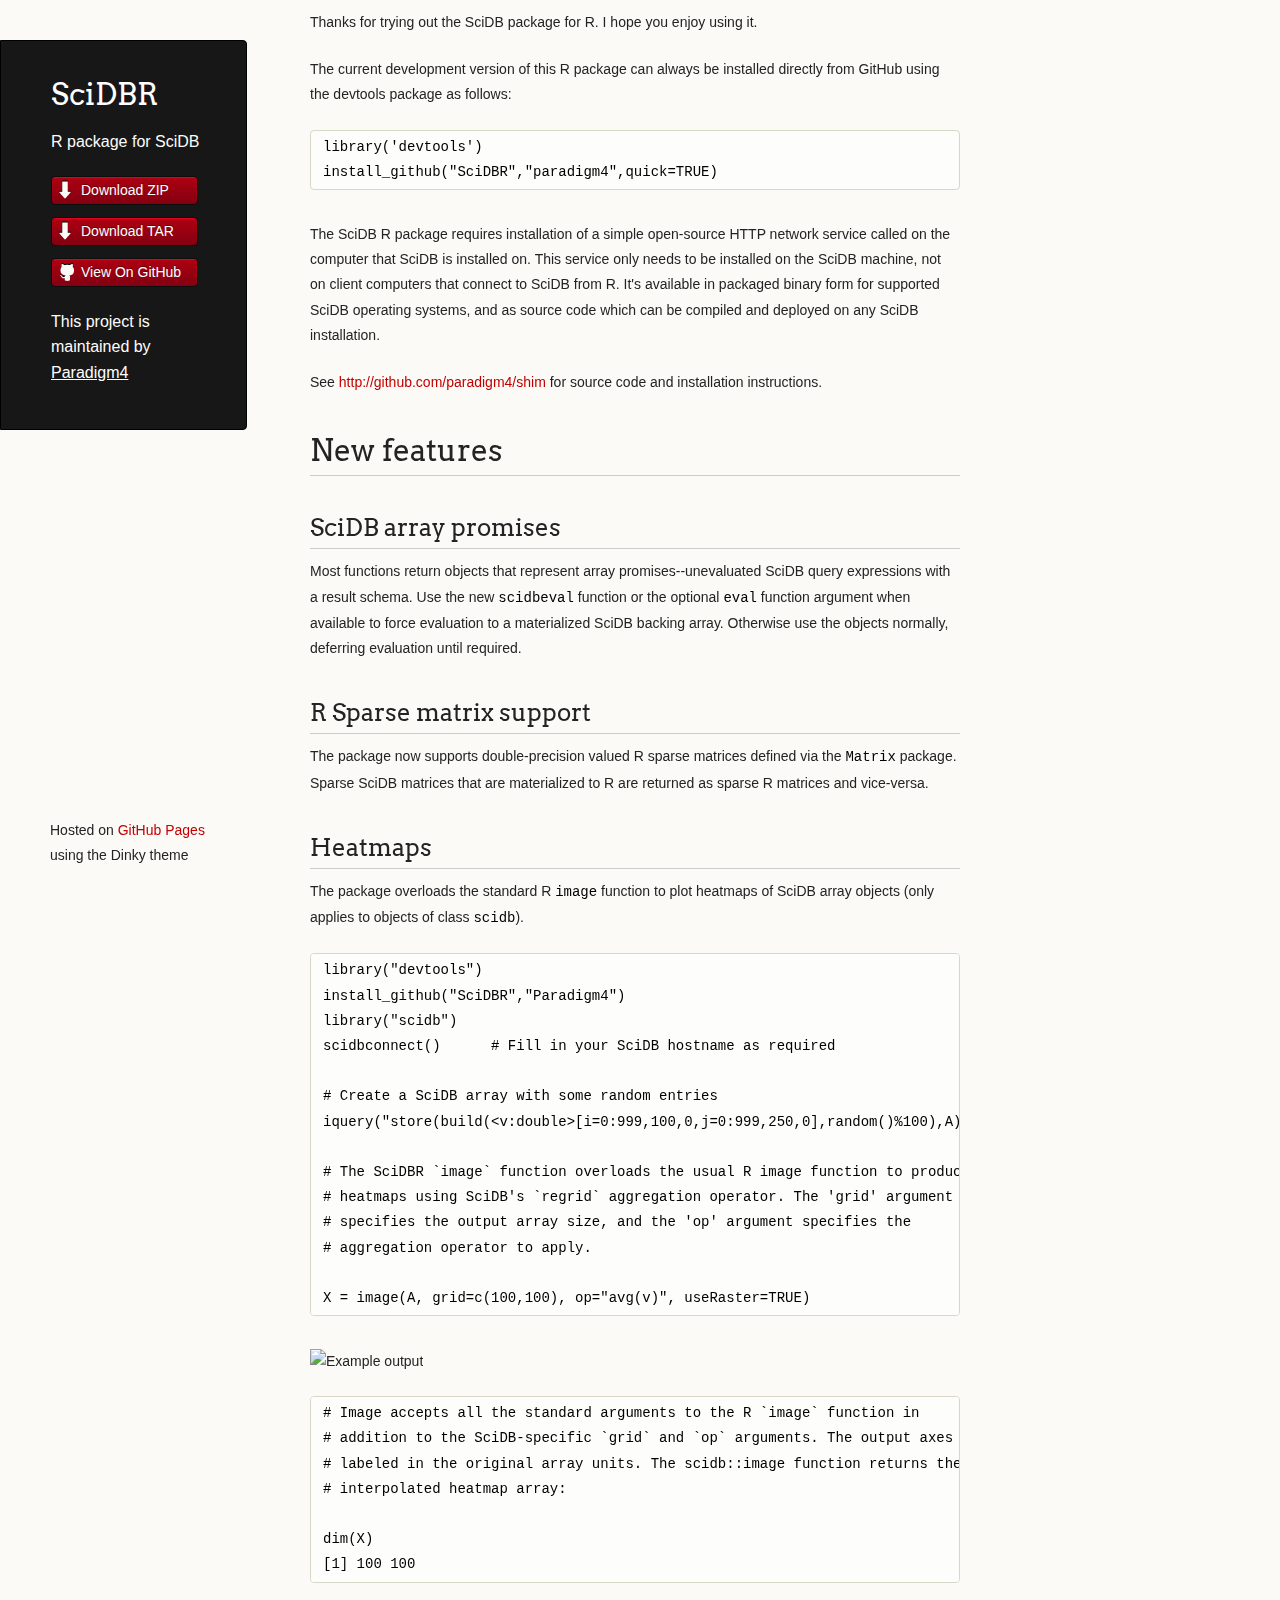
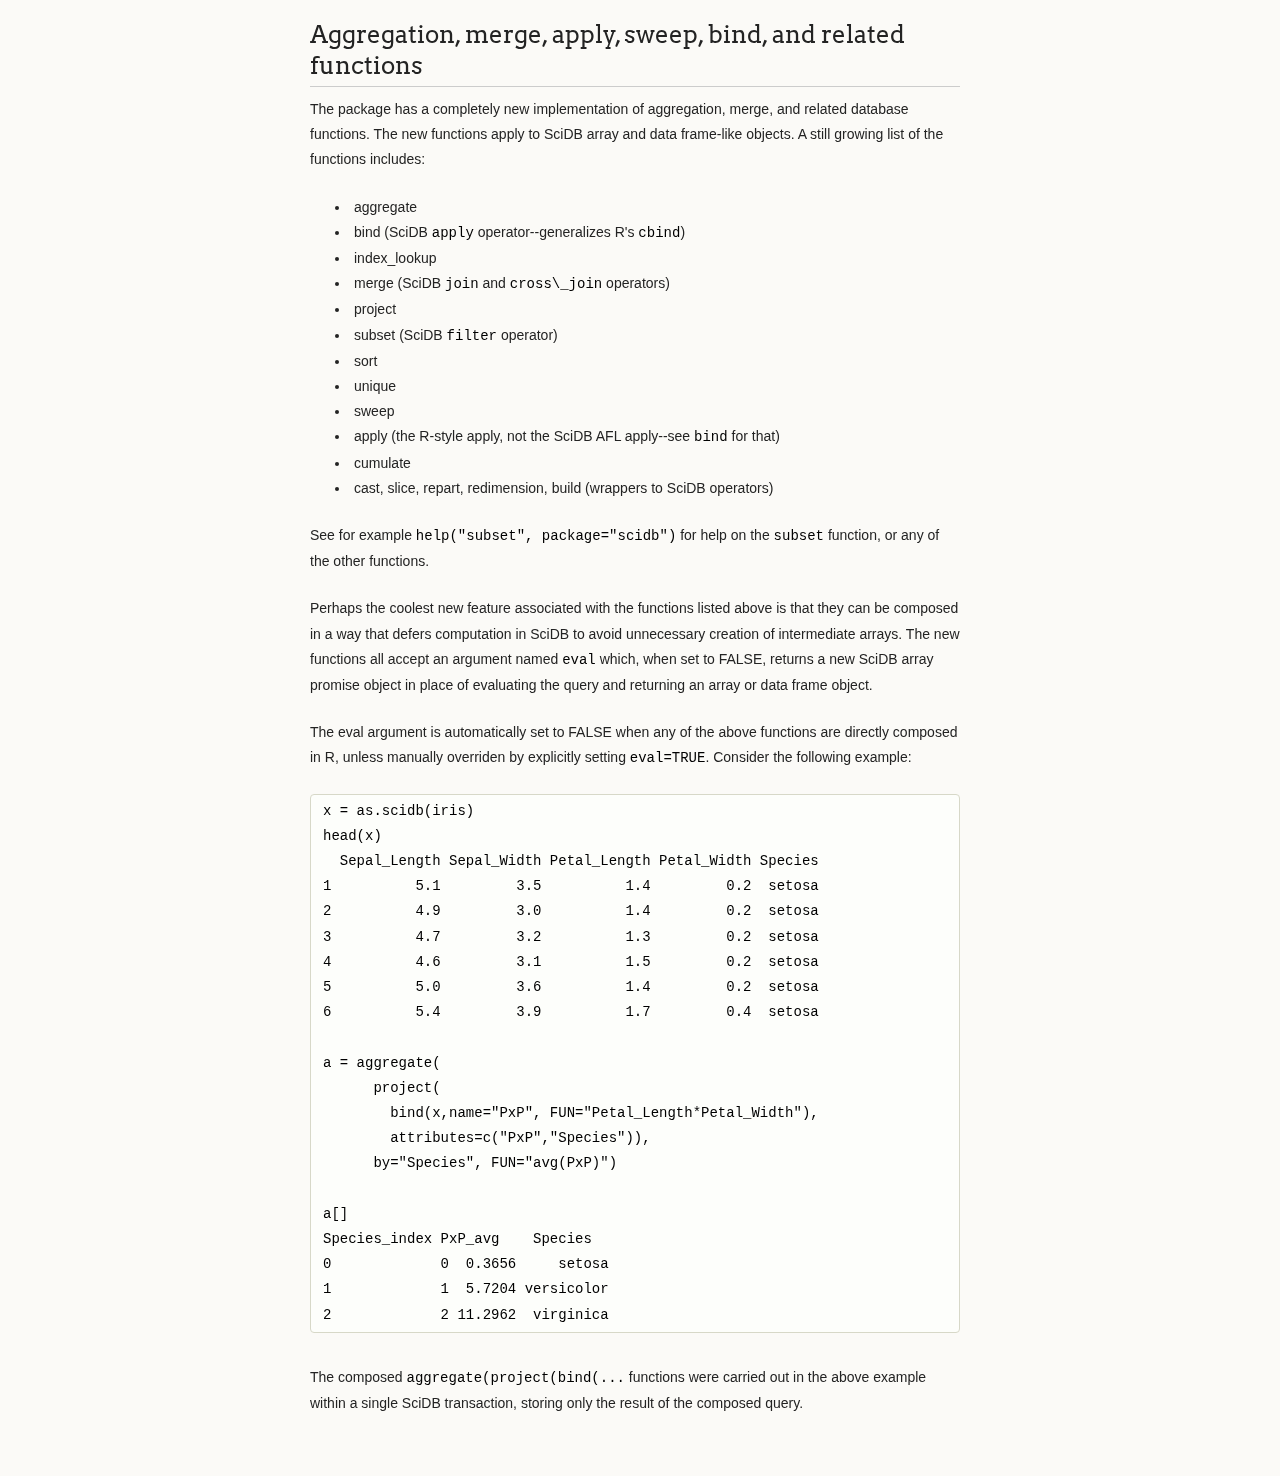
==== index.html @ 533bfcea "Create gh-pages branch via GitHub" ====
<!doctype html>
<html>
  <head>
    <meta charset="utf-8">
    <meta http-equiv="X-UA-Compatible" content="chrome=1">
    <title>SciDBR by Paradigm4</title>

    <link rel="stylesheet" href="stylesheets/styles.css">
    <link rel="stylesheet" href="stylesheets/pygment_trac.css">
    <script src="javascripts/scale.fix.js"></script>
    <meta name="viewport" content="width=device-width, initial-scale=1, user-scalable=no">
    <!--[if lt IE 9]>
    <script src="//html5shiv.googlecode.com/svn/trunk/html5.js"></script>
    <![endif]-->
  </head>
  <body>
    <div class="wrapper">
      <header>
        <h1 class="header">SciDBR</h1>
        <p class="header">R package for SciDB</p>

        <ul>
          <li class="download"><a class="buttons" href="https://github.com/Paradigm4/SciDBR/zipball/master">Download ZIP</a></li>
          <li class="download"><a class="buttons" href="https://github.com/Paradigm4/SciDBR/tarball/master">Download TAR</a></li>
          <li><a class="buttons github" href="https://github.com/Paradigm4/SciDBR">View On GitHub</a></li>
        </ul>

        <p class="header">This project is maintained by <a class="header name" href="https://github.com/Paradigm4">Paradigm4</a></p>


      </header>
      <section>
        <p>Thanks for trying out the SciDB package for R. I hope you enjoy using it.</p>

<p>The current development version of this R package can always be installed
directly from GitHub using the devtools package as follows:</p>

<pre><code>library('devtools')
install_github("SciDBR","paradigm4",quick=TRUE)
</code></pre>

<p>The SciDB R package requires installation of a simple open-source HTTP network
service called on the computer that SciDB is installed on. This service only
needs to be installed on the SciDB machine, not on client computers that
connect to SciDB from R.  It's available in packaged binary form for supported
SciDB operating systems, and as source code which can be compiled and deployed
on any SciDB installation.</p>

<p>See <a href="http://github.com/paradigm4/shim">http://github.com/paradigm4/shim</a>  for source code and installation
instructions.</p>

<h1>
<a name="new-features" class="anchor" href="#new-features"><span class="octicon octicon-link"></span></a>New features</h1>

<h2>
<a name="scidb-array-promises" class="anchor" href="#scidb-array-promises"><span class="octicon octicon-link"></span></a>SciDB array promises</h2>

<p>Most functions return objects that represent array promises--unevaluated SciDB
query expressions with a result schema. Use the new <code>scidbeval</code> function or the
optional <code>eval</code> function argument when available to force evaluation to a
materialized SciDB backing array. Otherwise use the objects normally, deferring
evaluation until required.</p>

<h2>
<a name="r-sparse-matrix-support" class="anchor" href="#r-sparse-matrix-support"><span class="octicon octicon-link"></span></a>R Sparse matrix support</h2>

<p>The package now supports double-precision valued R sparse matrices
defined via the <code>Matrix</code> package. Sparse SciDB matrices that are
materialized to R are returned as sparse R matrices and vice-versa.</p>

<h2>
<a name="heatmaps" class="anchor" href="#heatmaps"><span class="octicon octicon-link"></span></a>Heatmaps</h2>

<p>The package overloads the standard R <code>image</code> function to plot heatmaps
of SciDB array objects (only applies to objects of class <code>scidb</code>).</p>

<pre><code>library("devtools")
install_github("SciDBR","Paradigm4")
library("scidb")
scidbconnect()      # Fill in your SciDB hostname as required

# Create a SciDB array with some random entries
iquery("store(build(&lt;v:double&gt;[i=0:999,100,0,j=0:999,250,0],random()%100),A)")

# The SciDBR `image` function overloads the usual R image function to produce
# heatmaps using SciDB's `regrid` aggregation operator. The 'grid' argument
# specifies the output array size, and the 'op' argument specifies the
# aggregation operator to apply.

X = image(A, grid=c(100,100), op="avg(v)", useRaster=TRUE)
</code></pre>

<p><img src="https://raw.github.com/Paradigm4/SciDBR/master/inst/misc/image.jpg" alt="Example output" title="Example output"></p>

<pre><code># Image accepts all the standard arguments to the R `image` function in
# addition to the SciDB-specific `grid` and `op` arguments. The output axes are
# labeled in the original array units. The scidb::image function returns the
# interpolated heatmap array:

dim(X)
[1] 100 100
</code></pre>

<h2>
<a name="aggregation-merge-apply-sweep-bind-and-related-functions" class="anchor" href="#aggregation-merge-apply-sweep-bind-and-related-functions"><span class="octicon octicon-link"></span></a>Aggregation, merge, apply, sweep, bind, and related functions</h2>

<p>The package has a completely new implementation of aggregation, merge, and
related database functions. The new functions apply to SciDB array and data
frame-like objects. A still growing list of the functions includes:</p>

<ul>
<li>aggregate</li>
<li>bind  (SciDB <code>apply</code> operator--generalizes R's <code>cbind</code>)</li>
<li>index_lookup</li>
<li>merge (SciDB <code>join</code> and <code>cross\_join</code> operators)</li>
<li>project</li>
<li>subset (SciDB <code>filter</code> operator)</li>
<li>sort</li>
<li>unique</li>
<li>sweep</li>
<li>apply (the R-style apply, not the SciDB AFL apply--see <code>bind</code> for that)</li>
<li>cumulate</li>
<li>cast, slice, repart, redimension, build (wrappers to SciDB operators)</li>
</ul><p>See for example <code>help("subset", package="scidb")</code> for help on the <code>subset</code>
function, or any of the other functions.</p>

<p>Perhaps the coolest new feature associated with the functions listed above is
that they can be composed in a way that defers computation in SciDB to avoid
unnecessary creation of intermediate arrays. The new functions all accept an
argument named <code>eval</code> which, when set to FALSE, returns a new SciDB array
promise object in place of evaluating the query and returning an array or data
frame object.</p>

<p>The eval argument is automatically set to FALSE when any of the above functions
are directly composed in R, unless manually overriden by explicitly setting
<code>eval=TRUE</code>. Consider the following example:</p>

<pre><code>x = as.scidb(iris)
head(x)
  Sepal_Length Sepal_Width Petal_Length Petal_Width Species
1          5.1         3.5          1.4         0.2  setosa
2          4.9         3.0          1.4         0.2  setosa
3          4.7         3.2          1.3         0.2  setosa
4          4.6         3.1          1.5         0.2  setosa
5          5.0         3.6          1.4         0.2  setosa
6          5.4         3.9          1.7         0.4  setosa

a = aggregate(
      project(
        bind(x,name="PxP", FUN="Petal_Length*Petal_Width"),
        attributes=c("PxP","Species")),
      by="Species", FUN="avg(PxP)")

a[]
Species_index PxP_avg    Species
0             0  0.3656     setosa
1             1  5.7204 versicolor
2             2 11.2962  virginica
</code></pre>

<p>The composed <code>aggregate(project(bind(...</code> functions were carried out in
the above example within a single SciDB transaction, storing only the result
of the composed query.</p>
      </section>
      <footer>
        <p><small>Hosted on <a href="http://pages.github.com">GitHub Pages</a> using the Dinky theme</small></p>
      </footer>
    </div>
    <!--[if !IE]><script>fixScale(document);</script><![endif]-->
		
  </body>
</html>
---- stylesheets/styles.css ----
@import url(https://fonts.googleapis.com/css?family=Arvo:400,700,400italic);

/* MeyerWeb Reset */

html, body, div, span, applet, object, iframe,
h1, h2, h3, h4, h5, h6, p, blockquote, pre,
a, abbr, acronym, address, big, cite, code,
del, dfn, em, img, ins, kbd, q, s, samp,
small, strike, strong, sub, sup, tt, var,
b, u, i, center,
dl, dt, dd, ol, ul, li,
fieldset, form, label, legend,
table, caption, tbody, tfoot, thead, tr, th, td,
article, aside, canvas, details, embed,
figure, figcaption, footer, header, hgroup,
menu, nav, output, ruby, section, summary,
time, mark, audio, video {
  margin: 0;
  padding: 0;
  border: 0;
  font: inherit;
  vertical-align: baseline;
}


/* Base text styles */

body {
  padding:10px 50px 0 0;
  font-family:"Helvetica Neue", Helvetica, Arial, sans-serif;
	font-size: 14px;
	color: #232323;
	background-color: #FBFAF7;
	margin: 0;
	line-height: 1.8em;
	-webkit-font-smoothing: antialiased;

}

h1, h2, h3, h4, h5, h6 {
  color:#232323;
  margin:36px 0 10px;
}

p, ul, ol, table, dl {
  margin:0 0 22px;
}

h1, h2, h3 {
	font-family: Arvo, Monaco, serif;
  line-height:1.3;
	font-weight: normal;
}

h1,h2, h3 {
	display: block;
	border-bottom: 1px solid #ccc;
	padding-bottom: 5px;
}

h1 {
	font-size: 30px;
}

h2 {
	font-size: 24px;
}

h3 {
	font-size: 18px;
}

h4, h5, h6 {
	font-family: Arvo, Monaco, serif;
	font-weight: 700;
}

a {
  color:#C30000;
  font-weight:200;
  text-decoration:none;
}

a:hover {
	text-decoration: underline;
}

a small {
	font-size: 12px;
}

em {
	font-style: italic;
}

strong {
  font-weight:700;
}

ul {
  list-style: inside;
  padding-left: 25px;
}

ol {
  list-style: decimal inside;
  padding-left: 20px;
}

blockquote {
  margin: 0;
  padding: 0 0 0 20px;
  font-style: italic;
}

dl, dt, dd, dl p {
	font-color: #444;
}

dl dt {
  font-weight: bold;
}

dl dd {
  padding-left: 20px;
  font-style: italic;
}

dl p {
  padding-left: 20px;
  font-style: italic;
}

hr {
  border:0;
  background:#ccc;
  height:1px;
  margin:0 0 24px;
}

/* Images */

img {
  position: relative;
  margin: 0 auto;
  max-width: 650px;
  padding: 5px;
  margin: 10px 0 32px 0;
  border: 1px solid #ccc;
}

p img {
  display: inline;
  margin: 0;
  padding: 0;
  vertical-align: middle;
  text-align: center;
  border: none;
}

/* Code blocks */

code, pre {
	font-family: Monaco, "Bitstream Vera Sans Mono", "Lucida Console", Terminal, monospace;
  color:#000;
  font-size:14px;
}

pre {
	padding: 4px 12px;
  background: #FDFEFB;
  border-radius:4px;
  border:1px solid #D7D8C8;
  overflow: auto;
  overflow-y: hidden;
	margin-bottom: 32px;
}


/* Tables */

table {
  width:100%;
}

table {
  border: 1px solid #ccc;
  margin-bottom: 32px;
  text-align: left;
 }

th {
  font-family: 'Arvo', Helvetica, Arial, sans-serif;
	font-size: 18px;
	font-weight: normal;
  padding: 10px;
  background: #232323;
  color: #FDFEFB;
 }

td {
  padding: 10px;
	background: #ccc;
 }


/* Wrapper */
.wrapper {
  width:960px;
}


/* Header */

header {
	background-color: #171717;
	color: #FDFDFB;
  width:170px;
  float:left;
  position:fixed;
	border: 1px solid #000;
	-webkit-border-top-right-radius: 4px;
	-webkit-border-bottom-right-radius: 4px;
	-moz-border-radius-topright: 4px;
	-moz-border-radius-bottomright: 4px;
	border-top-right-radius: 4px;
	border-bottom-right-radius: 4px;
	padding: 34px 25px 22px 50px;
	margin: 30px 25px 0 0;
	-webkit-font-smoothing: antialiased;
}

p.header {
	font-size: 16px;
}

h1.header {
	font-family: Arvo, sans-serif;
	font-size: 30px;
	font-weight: 300;
	line-height: 1.3em;
	border-bottom: none;
	margin-top: 0;
}


h1.header, a.header, a.name, header a{
	color: #fff;
}

a.header {
	text-decoration: underline;
}

a.name {
	white-space: nowrap;
}

header ul {
  list-style:none;
  padding:0;
}

header li {
	list-style-type: none;
  width:132px;
  height:15px;
	margin-bottom: 12px;
	line-height: 1em;
	padding: 6px 6px 6px 7px;

	background: #AF0011;
	background: -moz-linear-gradient(top, #AF0011 0%, #820011 100%);
  background: -webkit-gradient(linear, left top, left bottom, color-stop(0%,#f8f8f8), color-stop(100%,#dddddd));
  background: -webkit-linear-gradient(top, #AF0011 0%,#820011 100%);
  background: -o-linear-gradient(top, #AF0011 0%,#820011 100%);
  background: -ms-linear-gradient(top, #AF0011 0%,#820011 100%);
  background: linear-gradient(top, #AF0011 0%,#820011 100%);

	border-radius:4px;
  border:1px solid #0D0D0D;

	-webkit-box-shadow: inset 0px 1px 1px 0 rgba(233,2,38, 1);
	box-shadow: inset 0px 1px 1px 0 rgba(233,2,38, 1);

}

header li:hover {
	background: #C3001D;
	background: -moz-linear-gradient(top, #C3001D 0%, #950119 100%);
  background: -webkit-gradient(linear, left top, left bottom, color-stop(0%,#f8f8f8), color-stop(100%,#dddddd));
  background: -webkit-linear-gradient(top, #C3001D 0%,#950119 100%);
  background: -o-linear-gradient(top, #C3001D 0%,#950119 100%);
  background: -ms-linear-gradient(top, #C3001D 0%,#950119 100%);
  background: linear-gradient(top, #C3001D 0%,#950119 100%);
}

a.buttons {
	-webkit-font-smoothing: antialiased;
	background: url(../images/arrow-down.png) no-repeat;
	font-weight: normal;
	text-shadow: rgba(0, 0, 0, 0.4) 0 -1px 0;
	padding: 2px 2px 2px 22px;
	height: 30px;
}

a.github {
	background: url(../images/octocat-small.png) no-repeat 1px;
}

a.buttons:hover {
	color: #fff;
	text-decoration: none;
}


/* Section - for main page content */

section {
  width:650px;
  float:right;
  padding-bottom:50px;
}


/* Footer */

footer {
  width:170px;
  float:left;
  position:fixed;
  bottom:10px;
	padding-left: 50px;
}

@media print, screen and (max-width: 960px) {

  div.wrapper {
    width:auto;
    margin:0;
  }

  header, section, footer {
    float:none;
    position:static;
    width:auto;
  }

	footer {
		border-top: 1px solid #ccc;
		margin:0 84px 0 50px;
		padding:0;
	}

  header {
    padding-right:320px;
  }

  section {
    padding:20px 84px 20px 50px;
    margin:0 0 20px;
  }

  header a small {
    display:inline;
  }

  header ul {
    position:absolute;
    right:130px;
    top:84px;
  }
}

@media print, screen and (max-width: 720px) {
  body {
    word-wrap:break-word;
  }

  header {
    padding:10px 20px 0;
		margin-right: 0;
  }

	section {
    padding:10px 0 10px 20px;
    margin:0 0 30px;
  }

	footer {
		margin: 0 0 0 30px;
	}

  header ul, header p.view {
    position:static;
  }
}

@media print, screen and (max-width: 480px) {

  header ul li.download {
    display:none;
  }

	footer {
		margin: 0 0 0 20px;
	}

	footer a{
		display:block;
	}

}

@media print {
  body {
    padding:0.4in;
    font-size:12pt;
    color:#444;
  }
}
---- stylesheets/pygment_trac.css ----
.highlight  { background: #ffffff; }
.highlight .c { color: #999988; font-style: italic } /* Comment */
.highlight .err { color: #a61717; background-color: #e3d2d2 } /* Error */
.highlight .k { font-weight: bold } /* Keyword */
.highlight .o { font-weight: bold } /* Operator */
.highlight .cm { color: #999988; font-style: italic } /* Comment.Multiline */
.highlight .cp { color: #999999; font-weight: bold } /* Comment.Preproc */
.highlight .c1 { color: #999988; font-style: italic } /* Comment.Single */
.highlight .cs { color: #999999; font-weight: bold; font-style: italic } /* Comment.Special */
.highlight .gd { color: #000000; background-color: #ffdddd } /* Generic.Deleted */
.highlight .gd .x { color: #000000; background-color: #ffaaaa } /* Generic.Deleted.Specific */
.highlight .ge { font-style: italic } /* Generic.Emph */
.highlight .gr { color: #aa0000 } /* Generic.Error */
.highlight .gh { color: #999999 } /* Generic.Heading */
.highlight .gi { color: #000000; background-color: #ddffdd } /* Generic.Inserted */
.highlight .gi .x { color: #000000; background-color: #aaffaa } /* Generic.Inserted.Specific */
.highlight .go { color: #888888 } /* Generic.Output */
.highlight .gp { color: #555555 } /* Generic.Prompt */
.highlight .gs { font-weight: bold } /* Generic.Strong */
.highlight .gu { color: #800080; font-weight: bold; } /* Generic.Subheading */
.highlight .gt { color: #aa0000 } /* Generic.Traceback */
.highlight .kc { font-weight: bold } /* Keyword.Constant */
.highlight .kd { font-weight: bold } /* Keyword.Declaration */
.highlight .kn { font-weight: bold } /* Keyword.Namespace */
.highlight .kp { font-weight: bold } /* Keyword.Pseudo */
.highlight .kr { font-weight: bold } /* Keyword.Reserved */
.highlight .kt { color: #445588; font-weight: bold } /* Keyword.Type */
.highlight .m { color: #009999 } /* Literal.Number */
.highlight .s { color: #d14 } /* Literal.String */
.highlight .na { color: #008080 } /* Name.Attribute */
.highlight .nb { color: #0086B3 } /* Name.Builtin */
.highlight .nc { color: #445588; font-weight: bold } /* Name.Class */
.highlight .no { color: #008080 } /* Name.Constant */
.highlight .ni { color: #800080 } /* Name.Entity */
.highlight .ne { color: #990000; font-weight: bold } /* Name.Exception */
.highlight .nf { color: #990000; font-weight: bold } /* Name.Function */
.highlight .nn { color: #555555 } /* Name.Namespace */
.highlight .nt { color: #000080 } /* Name.Tag */
.highlight .nv { color: #008080 } /* Name.Variable */
.highlight .ow { font-weight: bold } /* Operator.Word */
.highlight .w { color: #bbbbbb } /* Text.Whitespace */
.highlight .mf { color: #009999 } /* Literal.Number.Float */
.highlight .mh { color: #009999 } /* Literal.Number.Hex */
.highlight .mi { color: #009999 } /* Literal.Number.Integer */
.highlight .mo { color: #009999 } /* Literal.Number.Oct */
.highlight .sb { color: #d14 } /* Literal.String.Backtick */
.highlight .sc { color: #d14 } /* Literal.String.Char */
.highlight .sd { color: #d14 } /* Literal.String.Doc */
.highlight .s2 { color: #d14 } /* Literal.String.Double */
.highlight .se { color: #d14 } /* Literal.String.Escape */
.highlight .sh { color: #d14 } /* Literal.String.Heredoc */
.highlight .si { color: #d14 } /* Literal.String.Interpol */
.highlight .sx { color: #d14 } /* Literal.String.Other */
.highlight .sr { color: #009926 } /* Literal.String.Regex */
.highlight .s1 { color: #d14 } /* Literal.String.Single */
.highlight .ss { color: #990073 } /* Literal.String.Symbol */
.highlight .bp { color: #999999 } /* Name.Builtin.Pseudo */
.highlight .vc { color: #008080 } /* Name.Variable.Class */
.highlight .vg { color: #008080 } /* Name.Variable.Global */
.highlight .vi { color: #008080 } /* Name.Variable.Instance */
.highlight .il { color: #009999 } /* Literal.Number.Integer.Long */

.type-csharp .highlight .k { color: #0000FF }
.type-csharp .highlight .kt { color: #0000FF }
.type-csharp .highlight .nf { color: #000000; font-weight: normal }
.type-csharp .highlight .nc { color: #2B91AF }
.type-csharp .highlight .nn { color: #000000 }
.type-csharp .highlight .s { color: #A31515 }
.type-csharp .highlight .sc { color: #A31515 }
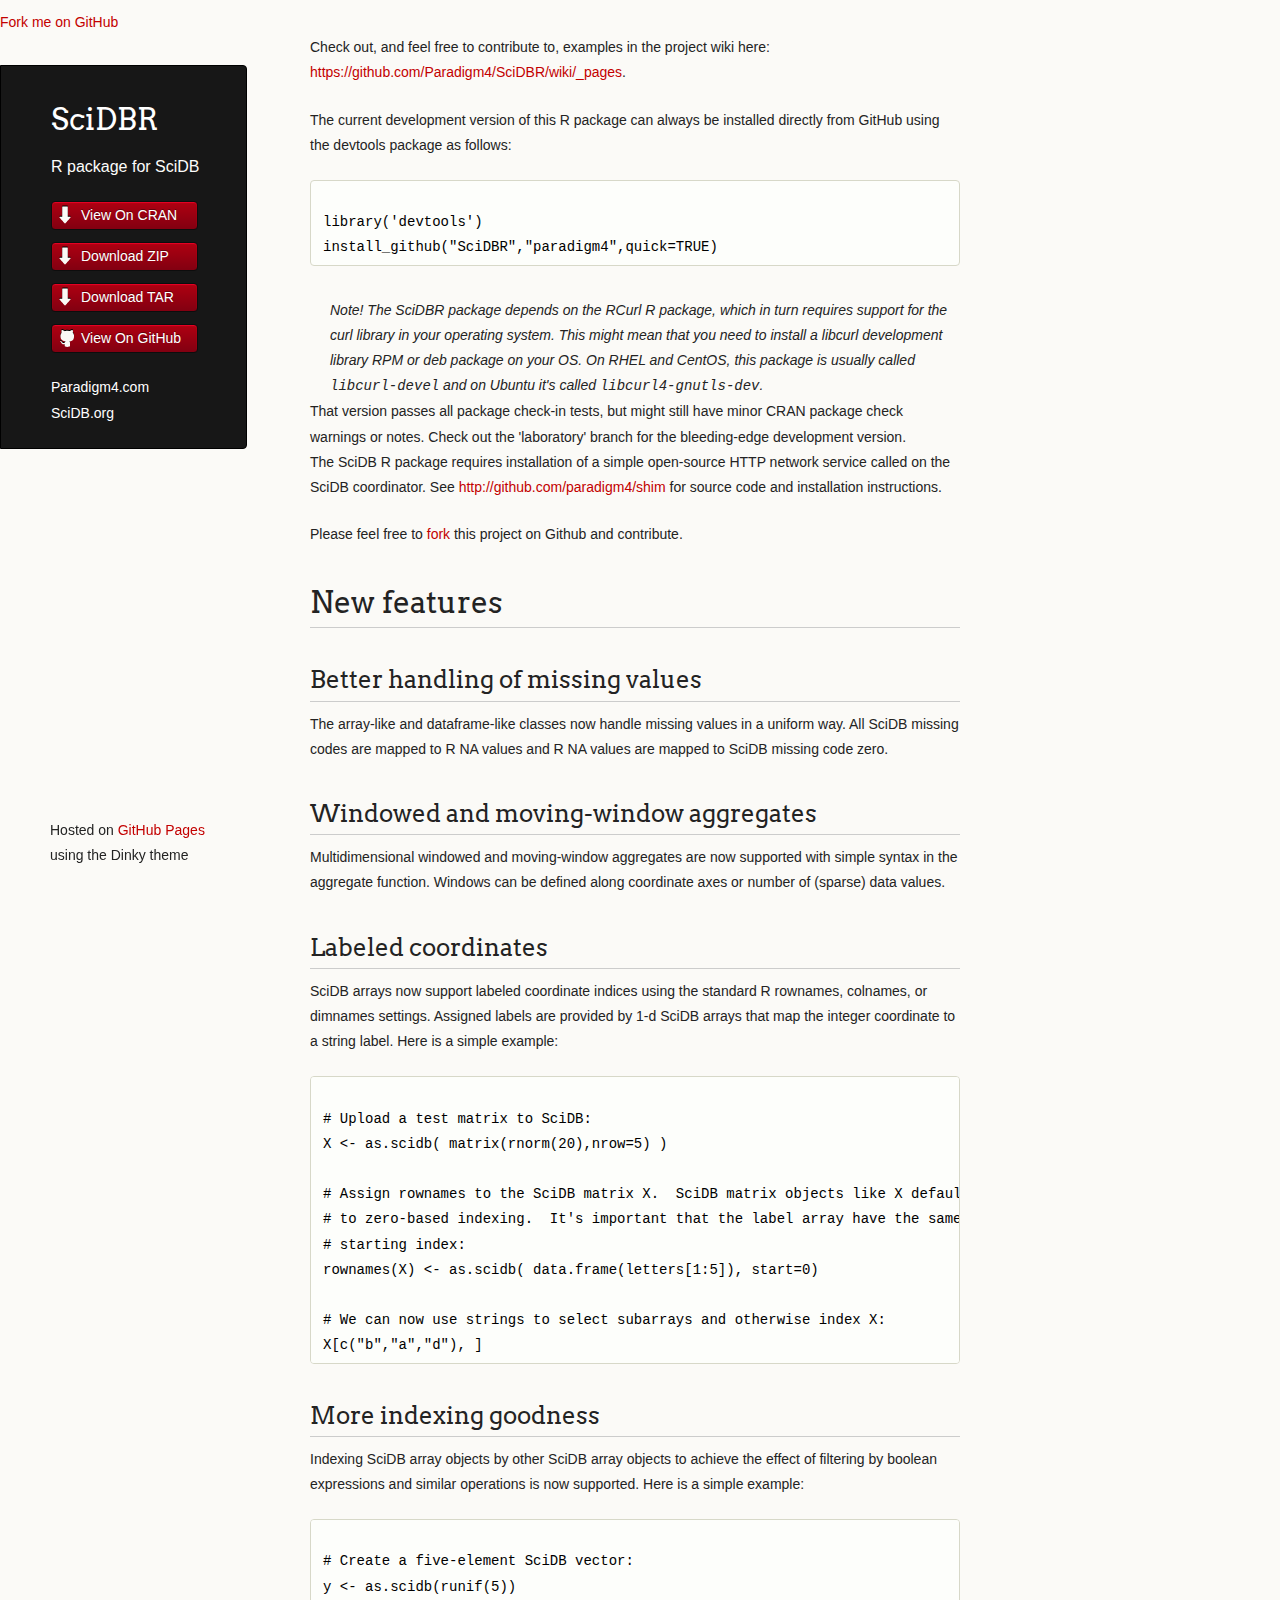
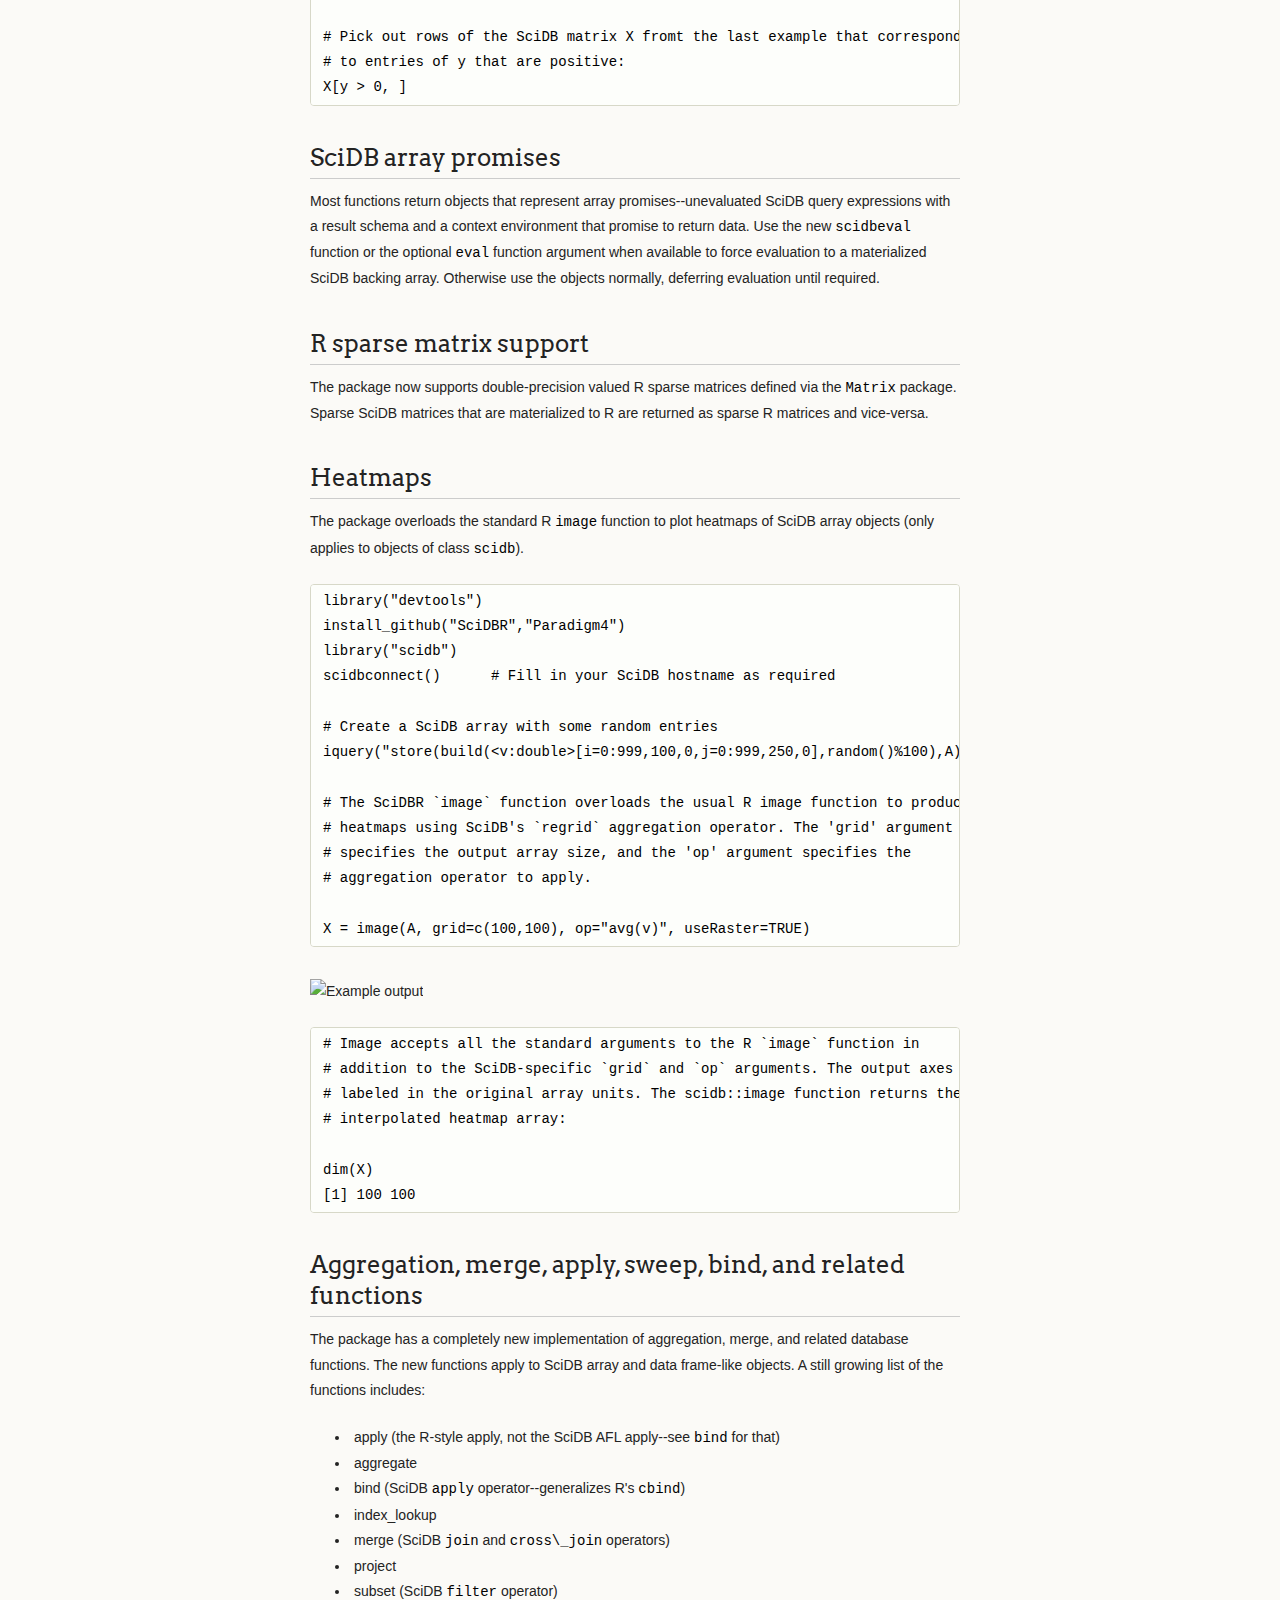
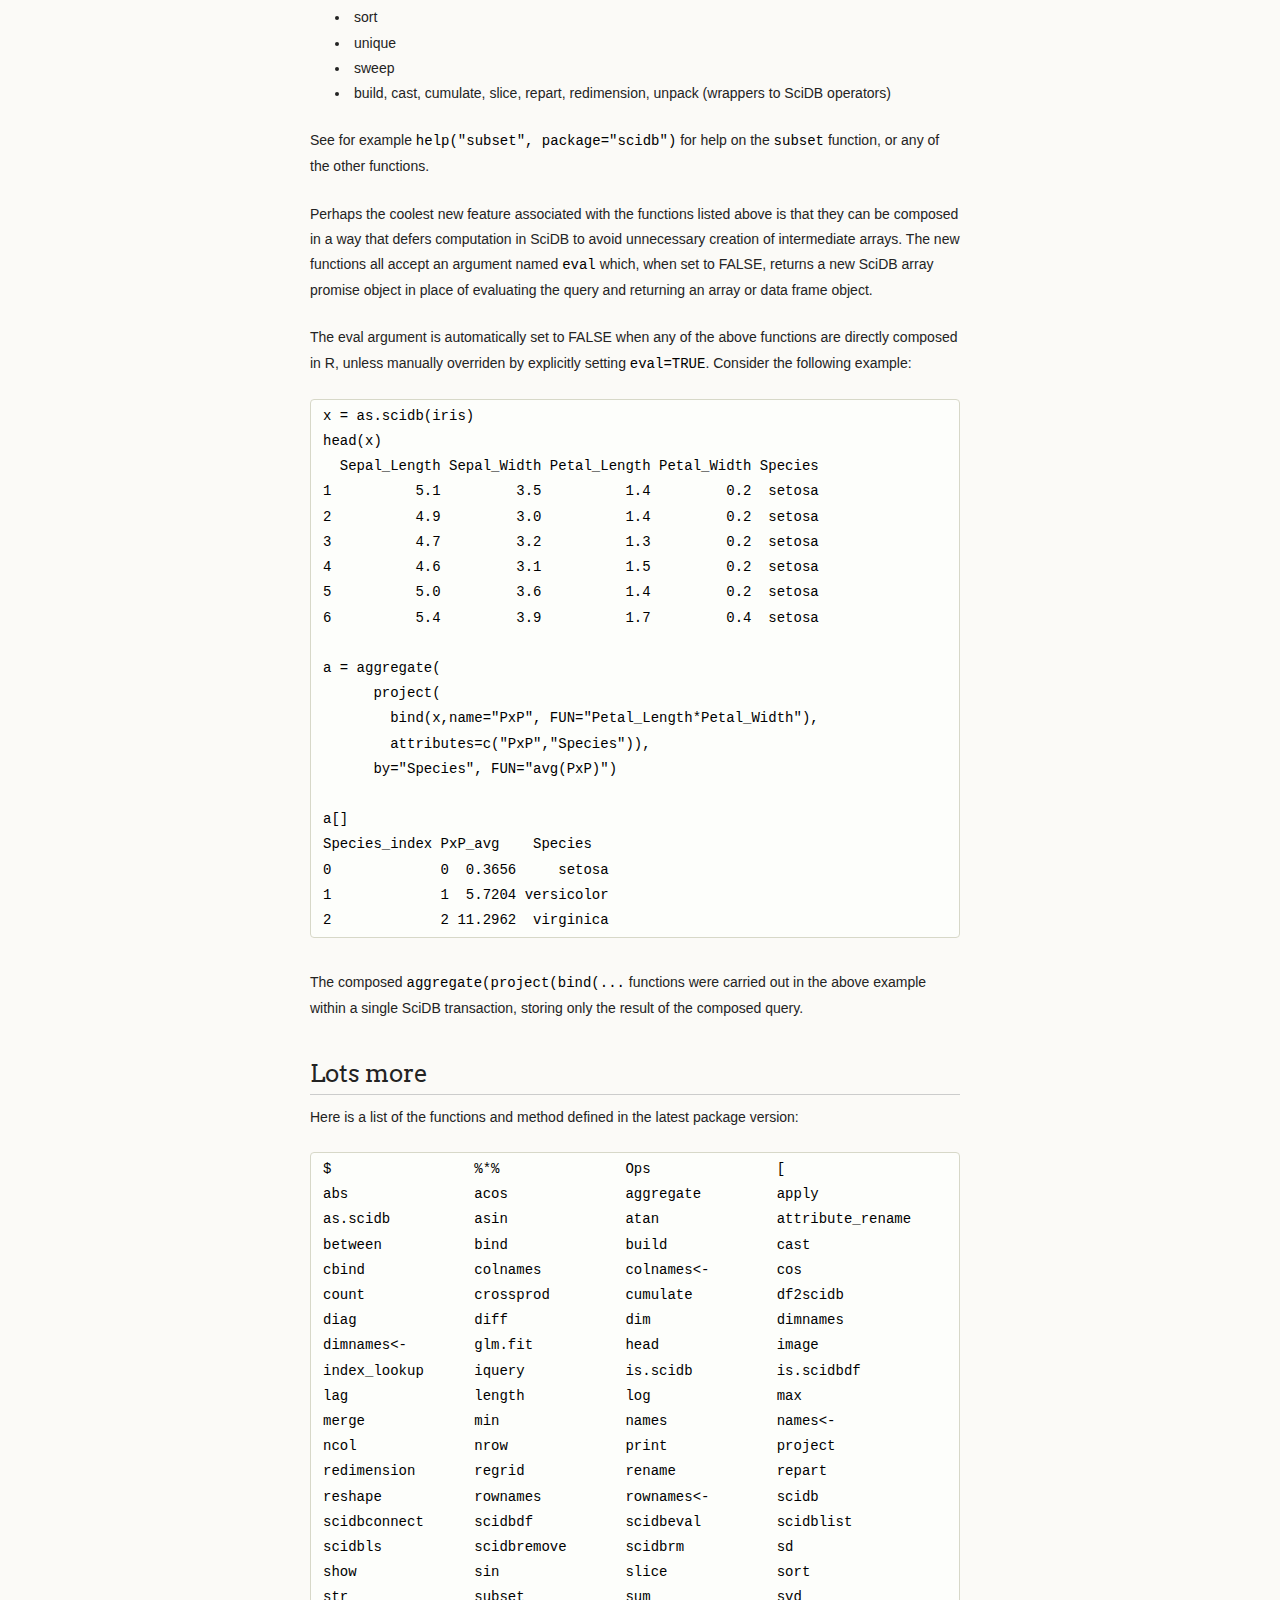
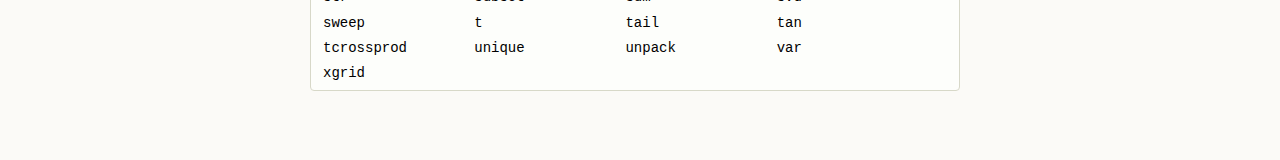
==== commit 893ab19b: "Pages update" ====
--- a/index.html
+++ b/index.html
@@ -9,60 +9,130 @@
     <link rel="stylesheet" href="stylesheets/pygment_trac.css">
     <script src="javascripts/scale.fix.js"></script>
     <meta name="viewport" content="width=device-width, initial-scale=1, user-scalable=no">
+    <link rel="stylesheet" href="stylesheets/gh-fork-ribbon.css">
     <!--[if lt IE 9]>
-    <script src="//html5shiv.googlecode.com/svn/trunk/html5.js"></script>
+        <link rel="stylesheet" href="stylesheets/gh-fork-ribbon.ie.css">
+        <script src="//html5shiv.googlecode.com/svn/trunk/html5.js"></script>
     <![endif]-->
   </head>
   <body>
+    <div class="github-fork-ribbon-wrapper right">
+        <div class="github-fork-ribbon">
+            <a href="https://github.com/Paradigm4/SciDBR">Fork me on GitHub</a>
+        </div>
+    </div>
     <div class="wrapper">
       <header>
         <h1 class="header">SciDBR</h1>
         <p class="header">R package for SciDB</p>
 
         <ul>
+          <li><a class="buttons cran" href="http://cran.r-project.org/web/packages/scidb/index.html">View On CRAN</a></li>
+
           <li class="download"><a class="buttons" href="https://github.com/Paradigm4/SciDBR/zipball/master">Download ZIP</a></li>
           <li class="download"><a class="buttons" href="https://github.com/Paradigm4/SciDBR/tarball/master">Download TAR</a></li>
           <li><a class="buttons github" href="https://github.com/Paradigm4/SciDBR">View On GitHub</a></li>
         </ul>
-
-        <p class="header">This project is maintained by <a class="header name" href="https://github.com/Paradigm4">Paradigm4</a></p>
-
-
+<a href="http://paradigm4.com">Paradigm4.com</a>
+<br/>
+<a href="http://scidb.org">SciDB.org</a>
       </header>
       <section>
-        <p>Thanks for trying out the SciDB package for R. I hope you enjoy using it.</p>
+
+<p>Check out, and feel free to contribute to, examples in the project wiki here:
+<a href="https://github.com/Paradigm4/SciDBR/wiki/_pages">https://github.com/Paradigm4/SciDBR/wiki/_pages</a>.
 
 <p>The current development version of this R package can always be installed
 directly from GitHub using the devtools package as follows:</p>
 
-<pre><code>library('devtools')
+<pre><code>
+library('devtools')
 install_github("SciDBR","paradigm4",quick=TRUE)
 </code></pre>
+<blockquote>
+Note! The SciDBR package depends on the RCurl R package, which in turn requires
+support for the curl library in your operating system. This might mean that you
+need to install a libcurl development library RPM or deb package on your OS.
+On RHEL and CentOS, this package is usually called 
+<span style="font-family: courier;">libcurl-devel</span>
+and on Ubuntu it's called
+<span style="font-family: courier;">libcurl4-gnutls-dev</span>.
+</blockquote>
+That version passes all package check-in tests, but might still have minor CRAN package check warnings or notes. Check out the 'laboratory' branch for the bleeding-edge development version.
 
 <p>The SciDB R package requires installation of a simple open-source HTTP network
-service called on the computer that SciDB is installed on. This service only
-needs to be installed on the SciDB machine, not on client computers that
-connect to SciDB from R.  It's available in packaged binary form for supported
-SciDB operating systems, and as source code which can be compiled and deployed
-on any SciDB installation.</p>
-
-<p>See <a href="http://github.com/paradigm4/shim">http://github.com/paradigm4/shim</a>  for source code and installation
+service called on the SciDB coordinator.
+See <a href="https://github.com/Paradigm4/shim">http://github.com/paradigm4/shim</a>  for source code and installation
 instructions.</p>
+
+Please feel free to <a href="https://github.com/Paradigm4/SciDBR">fork</a> this project on Github and contribute.
 
 <h1>
 <a name="new-features" class="anchor" href="#new-features"><span class="octicon octicon-link"></span></a>New features</h1>
 
+<h2>Better handling of missing values</h2>
+<p>
+The array-like and dataframe-like classes now handle missing values in a
+uniform way. All SciDB missing codes are mapped to R NA values and R NA values
+are mapped to SciDB missing code zero.
+
+<h2>Windowed and moving-window aggregates</h2>
+<p>
+Multidimensional windowed and moving-window aggregates are now supported with
+simple syntax in the aggregate function. Windows can be defined along
+coordinate axes or number of (sparse) data values.
+
+
+<h2>
+<a name="scidb-labeled-coordinates" class="anchor" href="#scidb-labeled-coordinates"><span class="octicon octicon-link"></span></a>Labeled coordinates</h2>
+
+<p>
+SciDB arrays now support labeled coordinate indices using the standard R
+rownames, colnames, or dimnames settings. Assigned labels are provided by 1-d
+SciDB arrays that map the integer coordinate to a string label. Here is a
+simple example:
+</p>
+<pre><code>
+# Upload a test matrix to SciDB:
+X <- as.scidb( matrix(rnorm(20),nrow=5) )
+
+# Assign rownames to the SciDB matrix X.  SciDB matrix objects like X default
+# to zero-based indexing.  It's important that the label array have the same
+# starting index:
+rownames(X) <- as.scidb( data.frame(letters[1:5]), start=0)
+
+# We can now use strings to select subarrays and otherwise index X:
+X[c("b","a","d"), ]
+</code></pre>
+
+<h2>
+<a name="scidb-indexing" class="anchor" href="#scidb-indexing"><span class="octicon octicon-link"></span></a>More indexing goodness</h2>
+<p>
+Indexing SciDB array objects by other SciDB array objects to achieve the effect
+of filtering by boolean expressions and similar operations is now supported.
+Here is a simple example:
+</p>
+<pre><code>
+# Create a five-element SciDB vector:
+y <- as.scidb(runif(5))
+
+# Pick out rows of the SciDB matrix X fromt the last example that correspond
+# to entries of y that are positive:
+X[y > 0, ]
+</code></pre>
+
 <h2>
 <a name="scidb-array-promises" class="anchor" href="#scidb-array-promises"><span class="octicon octicon-link"></span></a>SciDB array promises</h2>
 
-<p>Most functions return objects that represent array promises--unevaluated SciDB
-query expressions with a result schema. Use the new <code>scidbeval</code> function or the
-optional <code>eval</code> function argument when available to force evaluation to a
-materialized SciDB backing array. Otherwise use the objects normally, deferring
-evaluation until required.</p>
-
-<h2>
-<a name="r-sparse-matrix-support" class="anchor" href="#r-sparse-matrix-support"><span class="octicon octicon-link"></span></a>R Sparse matrix support</h2>
+<p>Most functions return objects that represent array promises--unevaluated
+SciDB query expressions with a result schema and a context environment that
+promise to return data. Use the new <code>scidbeval</code> function or the
+optional <code>eval</code> function argument when available to force evaluation
+to a materialized SciDB backing array. Otherwise use the objects normally,
+deferring evaluation until required.</p>
+
+<h2>
+<a name="r-sparse-matrix-support" class="anchor" href="#r-sparse-matrix-support"><span class="octicon octicon-link"></span></a>R sparse matrix support</h2>
 
 <p>The package now supports double-precision valued R sparse matrices
 defined via the <code>Matrix</code> package. Sparse SciDB matrices that are
@@ -109,6 +179,7 @@
 frame-like objects. A still growing list of the functions includes:</p>
 
 <ul>
+<li>apply (the R-style apply, not the SciDB AFL apply--see <code>bind</code> for that)</li>
 <li>aggregate</li>
 <li>bind  (SciDB <code>apply</code> operator--generalizes R's <code>cbind</code>)</li>
 <li>index_lookup</li>
@@ -118,9 +189,7 @@
 <li>sort</li>
 <li>unique</li>
 <li>sweep</li>
-<li>apply (the R-style apply, not the SciDB AFL apply--see <code>bind</code> for that)</li>
-<li>cumulate</li>
-<li>cast, slice, repart, redimension, build (wrappers to SciDB operators)</li>
+<li>build, cast, cumulate, slice, repart, redimension, unpack (wrappers to SciDB operators)</li>
 </ul><p>See for example <code>help("subset", package="scidb")</code> for help on the <code>subset</code>
 function, or any of the other functions.</p>
 
@@ -161,6 +230,38 @@
 <p>The composed <code>aggregate(project(bind(...</code> functions were carried out in
 the above example within a single SciDB transaction, storing only the result
 of the composed query.</p>
+
+<h2>
+<a name="more" class="anchor" href="#more"><span class="octicon octicon-link"></span></a>Lots more</h2>
+<p>
+Here is a list of the functions and method defined in the latest
+package version:
+</p>
+<pre>
+$                 %*%               Ops               [
+abs               acos              aggregate         apply
+as.scidb          asin              atan              attribute_rename
+between           bind              build             cast
+cbind             colnames          colnames<-        cos
+count             crossprod         cumulate          df2scidb
+diag              diff              dim               dimnames
+dimnames<-        glm.fit           head              image
+index_lookup      iquery            is.scidb          is.scidbdf
+lag               length            log               max
+merge             min               names             names<-
+ncol              nrow              print             project
+redimension       regrid            rename            repart
+reshape           rownames          rownames<-        scidb
+scidbconnect      scidbdf           scidbeval         scidblist
+scidbls           scidbremove       scidbrm           sd
+show              sin               slice             sort
+str               subset            sum               svd
+sweep             t                 tail              tan
+tcrossprod        unique            unpack            var
+xgrid
+</pre>
+
+
       </section>
       <footer>
         <p><small>Hosted on <a href="http://pages.github.com">GitHub Pages</a> using the Dinky theme</small></p>
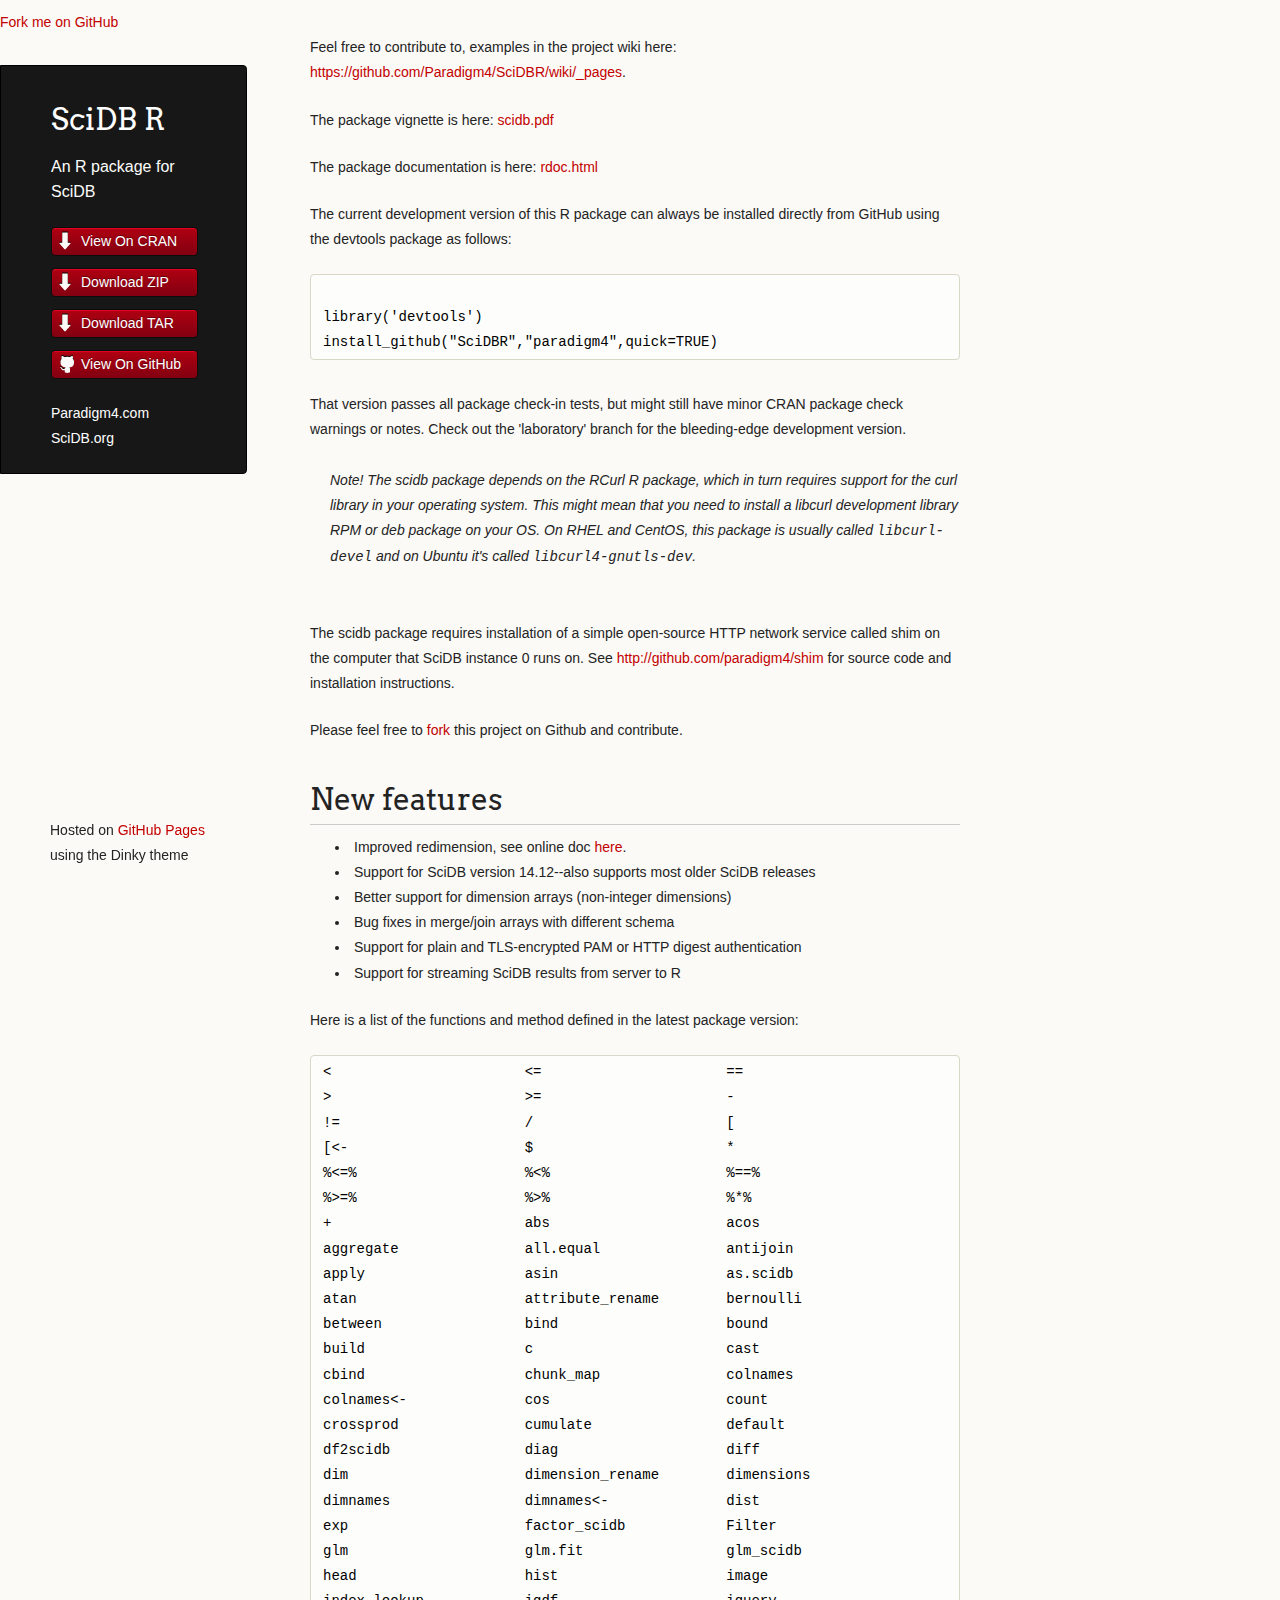
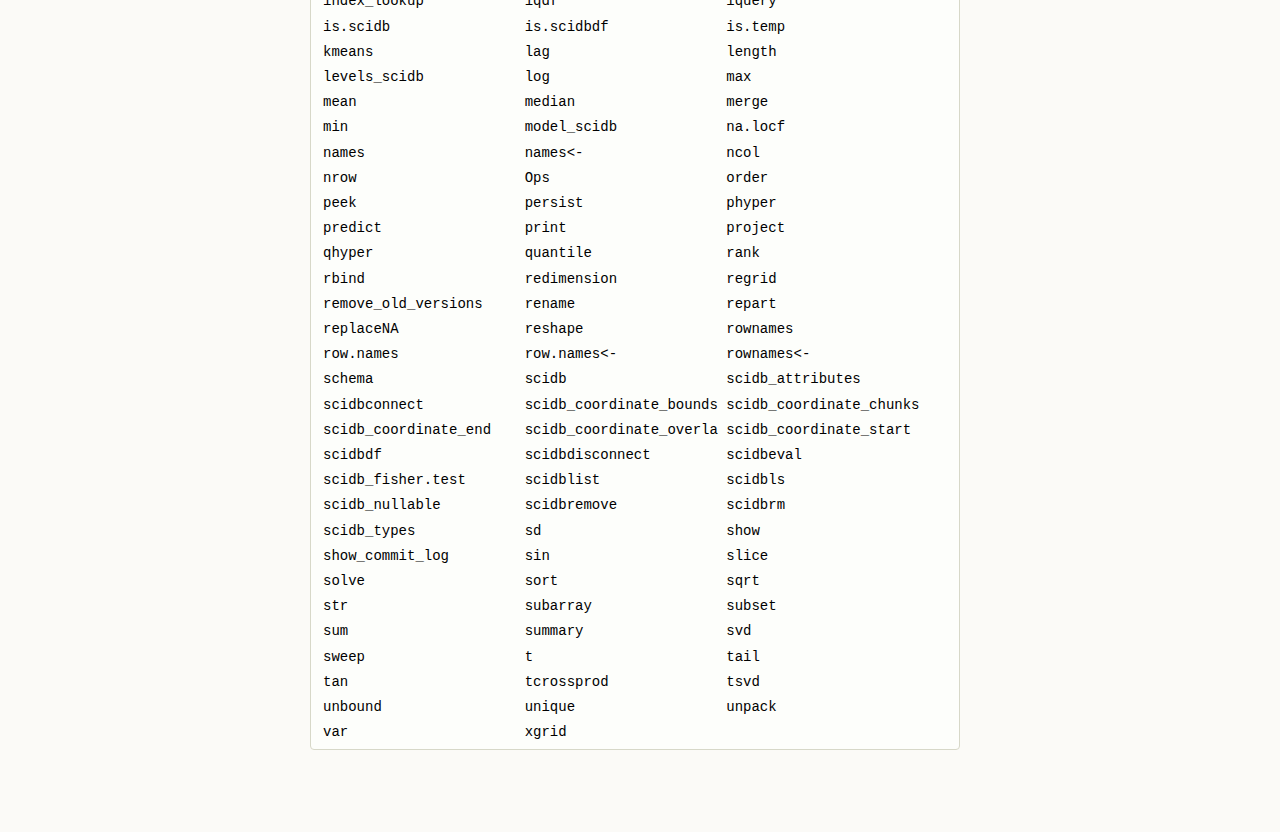
==== commit cffb6da4: "doc" ====
--- a/index.html
+++ b/index.html
@@ -3,7 +3,7 @@
   <head>
     <meta charset="utf-8">
     <meta http-equiv="X-UA-Compatible" content="chrome=1">
-    <title>SciDBR by Paradigm4</title>
+    <title>A SciDB interface package for R by Paradigm4</title>
 
     <link rel="stylesheet" href="stylesheets/styles.css">
     <link rel="stylesheet" href="stylesheets/pygment_trac.css">
@@ -23,8 +23,8 @@
     </div>
     <div class="wrapper">
       <header>
-        <h1 class="header">SciDBR</h1>
-        <p class="header">R package for SciDB</p>
+        <h1 class="header">SciDB R</h1>
+        <p class="header">An R package for SciDB</p>
 
         <ul>
           <li><a class="buttons cran" href="http://cran.r-project.org/web/packages/scidb/index.html">View On CRAN</a></li>
@@ -39,8 +39,14 @@
       </header>
       <section>
 
-<p>Check out, and feel free to contribute to, examples in the project wiki here:
+<p>Feel free to contribute to, examples in the project wiki here:
 <a href="https://github.com/Paradigm4/SciDBR/wiki/_pages">https://github.com/Paradigm4/SciDBR/wiki/_pages</a>.
+
+<p>The package vignette is here:
+<a href="https://raw.githubusercontent.com/Paradigm4/SciDBR/master/vignettes/scidb.pdf">scidb.pdf</a>
+
+<p>The package documentation is here:
+<a href="https://Paradigm4.github.io/SciDBR/rdoc.html">rdoc.html</a>
 
 <p>The current development version of this R package can always be installed
 directly from GitHub using the devtools package as follows:</p>
@@ -49,8 +55,10 @@
 library('devtools')
 install_github("SciDBR","paradigm4",quick=TRUE)
 </code></pre>
+That version passes all package check-in tests, but might still have minor CRAN package check warnings or notes. Check out the 'laboratory' branch for the bleeding-edge development version.
+<br/><br/>
 <blockquote>
-Note! The SciDBR package depends on the RCurl R package, which in turn requires
+Note! The scidb package depends on the RCurl R package, which in turn requires
 support for the curl library in your operating system. This might mean that you
 need to install a libcurl development library RPM or deb package on your OS.
 On RHEL and CentOS, this package is usually called 
@@ -58,10 +66,10 @@
 and on Ubuntu it's called
 <span style="font-family: courier;">libcurl4-gnutls-dev</span>.
 </blockquote>
-That version passes all package check-in tests, but might still have minor CRAN package check warnings or notes. Check out the 'laboratory' branch for the bleeding-edge development version.
+<br/><br/>
 
-<p>The SciDB R package requires installation of a simple open-source HTTP network
-service called on the SciDB coordinator.
+<p>The scidb package requires installation of a simple open-source HTTP network
+service called shim on the computer that SciDB instance 0 runs on.
 See <a href="https://github.com/Paradigm4/shim">http://github.com/paradigm4/shim</a>  for source code and installation
 instructions.</p>
 
@@ -70,195 +78,71 @@
 <h1>
 <a name="new-features" class="anchor" href="#new-features"><span class="octicon octicon-link"></span></a>New features</h1>
 
-<h2>Better handling of missing values</h2>
-<p>
-The array-like and dataframe-like classes now handle missing values in a
-uniform way. All SciDB missing codes are mapped to R NA values and R NA values
-are mapped to SciDB missing code zero.
+<ul>
+<li>Improved redimension, see online doc <a href="./rdoc.html#redimension">here</a>.
+<li>Support for SciDB version 14.12--also supports most older SciDB releases
+<li>Better support for dimension arrays (non-integer dimensions)
+<li>Bug fixes in merge/join arrays with different schema
+<li>Support for plain and TLS-encrypted PAM or HTTP digest authentication
+<li>Support for streaming SciDB results from server to R
+</ul>
 
-<h2>Windowed and moving-window aggregates</h2>
-<p>
-Multidimensional windowed and moving-window aggregates are now supported with
-simple syntax in the aggregate function. Windows can be defined along
-coordinate axes or number of (sparse) data values.
-
-
-<h2>
-<a name="scidb-labeled-coordinates" class="anchor" href="#scidb-labeled-coordinates"><span class="octicon octicon-link"></span></a>Labeled coordinates</h2>
-
-<p>
-SciDB arrays now support labeled coordinate indices using the standard R
-rownames, colnames, or dimnames settings. Assigned labels are provided by 1-d
-SciDB arrays that map the integer coordinate to a string label. Here is a
-simple example:
-</p>
-<pre><code>
-# Upload a test matrix to SciDB:
-X <- as.scidb( matrix(rnorm(20),nrow=5) )
-
-# Assign rownames to the SciDB matrix X.  SciDB matrix objects like X default
-# to zero-based indexing.  It's important that the label array have the same
-# starting index:
-rownames(X) <- as.scidb( data.frame(letters[1:5]), start=0)
-
-# We can now use strings to select subarrays and otherwise index X:
-X[c("b","a","d"), ]
-</code></pre>
-
-<h2>
-<a name="scidb-indexing" class="anchor" href="#scidb-indexing"><span class="octicon octicon-link"></span></a>More indexing goodness</h2>
-<p>
-Indexing SciDB array objects by other SciDB array objects to achieve the effect
-of filtering by boolean expressions and similar operations is now supported.
-Here is a simple example:
-</p>
-<pre><code>
-# Create a five-element SciDB vector:
-y <- as.scidb(runif(5))
-
-# Pick out rows of the SciDB matrix X fromt the last example that correspond
-# to entries of y that are positive:
-X[y > 0, ]
-</code></pre>
-
-<h2>
-<a name="scidb-array-promises" class="anchor" href="#scidb-array-promises"><span class="octicon octicon-link"></span></a>SciDB array promises</h2>
-
-<p>Most functions return objects that represent array promises--unevaluated
-SciDB query expressions with a result schema and a context environment that
-promise to return data. Use the new <code>scidbeval</code> function or the
-optional <code>eval</code> function argument when available to force evaluation
-to a materialized SciDB backing array. Otherwise use the objects normally,
-deferring evaluation until required.</p>
-
-<h2>
-<a name="r-sparse-matrix-support" class="anchor" href="#r-sparse-matrix-support"><span class="octicon octicon-link"></span></a>R sparse matrix support</h2>
-
-<p>The package now supports double-precision valued R sparse matrices
-defined via the <code>Matrix</code> package. Sparse SciDB matrices that are
-materialized to R are returned as sparse R matrices and vice-versa.</p>
-
-<h2>
-<a name="heatmaps" class="anchor" href="#heatmaps"><span class="octicon octicon-link"></span></a>Heatmaps</h2>
-
-<p>The package overloads the standard R <code>image</code> function to plot heatmaps
-of SciDB array objects (only applies to objects of class <code>scidb</code>).</p>
-
-<pre><code>library("devtools")
-install_github("SciDBR","Paradigm4")
-library("scidb")
-scidbconnect()      # Fill in your SciDB hostname as required
-
-# Create a SciDB array with some random entries
-iquery("store(build(&lt;v:double&gt;[i=0:999,100,0,j=0:999,250,0],random()%100),A)")
-
-# The SciDBR `image` function overloads the usual R image function to produce
-# heatmaps using SciDB's `regrid` aggregation operator. The 'grid' argument
-# specifies the output array size, and the 'op' argument specifies the
-# aggregation operator to apply.
-
-X = image(A, grid=c(100,100), op="avg(v)", useRaster=TRUE)
-</code></pre>
-
-<p><img src="https://raw.github.com/Paradigm4/SciDBR/master/inst/misc/image.jpg" alt="Example output" title="Example output"></p>
-
-<pre><code># Image accepts all the standard arguments to the R `image` function in
-# addition to the SciDB-specific `grid` and `op` arguments. The output axes are
-# labeled in the original array units. The scidb::image function returns the
-# interpolated heatmap array:
-
-dim(X)
-[1] 100 100
-</code></pre>
-
-<h2>
-<a name="aggregation-merge-apply-sweep-bind-and-related-functions" class="anchor" href="#aggregation-merge-apply-sweep-bind-and-related-functions"><span class="octicon octicon-link"></span></a>Aggregation, merge, apply, sweep, bind, and related functions</h2>
-
-<p>The package has a completely new implementation of aggregation, merge, and
-related database functions. The new functions apply to SciDB array and data
-frame-like objects. A still growing list of the functions includes:</p>
-
-<ul>
-<li>apply (the R-style apply, not the SciDB AFL apply--see <code>bind</code> for that)</li>
-<li>aggregate</li>
-<li>bind  (SciDB <code>apply</code> operator--generalizes R's <code>cbind</code>)</li>
-<li>index_lookup</li>
-<li>merge (SciDB <code>join</code> and <code>cross\_join</code> operators)</li>
-<li>project</li>
-<li>subset (SciDB <code>filter</code> operator)</li>
-<li>sort</li>
-<li>unique</li>
-<li>sweep</li>
-<li>build, cast, cumulate, slice, repart, redimension, unpack (wrappers to SciDB operators)</li>
-</ul><p>See for example <code>help("subset", package="scidb")</code> for help on the <code>subset</code>
-function, or any of the other functions.</p>
-
-<p>Perhaps the coolest new feature associated with the functions listed above is
-that they can be composed in a way that defers computation in SciDB to avoid
-unnecessary creation of intermediate arrays. The new functions all accept an
-argument named <code>eval</code> which, when set to FALSE, returns a new SciDB array
-promise object in place of evaluating the query and returning an array or data
-frame object.</p>
-
-<p>The eval argument is automatically set to FALSE when any of the above functions
-are directly composed in R, unless manually overriden by explicitly setting
-<code>eval=TRUE</code>. Consider the following example:</p>
-
-<pre><code>x = as.scidb(iris)
-head(x)
-  Sepal_Length Sepal_Width Petal_Length Petal_Width Species
-1          5.1         3.5          1.4         0.2  setosa
-2          4.9         3.0          1.4         0.2  setosa
-3          4.7         3.2          1.3         0.2  setosa
-4          4.6         3.1          1.5         0.2  setosa
-5          5.0         3.6          1.4         0.2  setosa
-6          5.4         3.9          1.7         0.4  setosa
-
-a = aggregate(
-      project(
-        bind(x,name="PxP", FUN="Petal_Length*Petal_Width"),
-        attributes=c("PxP","Species")),
-      by="Species", FUN="avg(PxP)")
-
-a[]
-Species_index PxP_avg    Species
-0             0  0.3656     setosa
-1             1  5.7204 versicolor
-2             2 11.2962  virginica
-</code></pre>
-
-<p>The composed <code>aggregate(project(bind(...</code> functions were carried out in
-the above example within a single SciDB transaction, storing only the result
-of the composed query.</p>
-
-<h2>
-<a name="more" class="anchor" href="#more"><span class="octicon octicon-link"></span></a>Lots more</h2>
 <p>
 Here is a list of the functions and method defined in the latest
 package version:
 </p>
 <pre>
-$                 %*%               Ops               [
-abs               acos              aggregate         apply
-as.scidb          asin              atan              attribute_rename
-between           bind              build             cast
-cbind             colnames          colnames<-        cos
-count             crossprod         cumulate          df2scidb
-diag              diff              dim               dimnames
-dimnames<-        glm.fit           head              image
-index_lookup      iquery            is.scidb          is.scidbdf
-lag               length            log               max
-merge             min               names             names<-
-ncol              nrow              print             project
-redimension       regrid            rename            repart
-reshape           rownames          rownames<-        scidb
-scidbconnect      scidbdf           scidbeval         scidblist
-scidbls           scidbremove       scidbrm           sd
-show              sin               slice             sort
-str               subset            sum               svd
-sweep             t                 tail              tan
-tcrossprod        unique            unpack            var
-xgrid
+<                       <=                      ==
+>                       >=                      -
+!=                      /                       [
+[<-                     $                       *
+%<=%                    %<%                     %==%
+%>=%                    %>%                     %*%
++                       abs                     acos
+aggregate               all.equal               antijoin
+apply                   asin                    as.scidb
+atan                    attribute_rename        bernoulli
+between                 bind                    bound
+build                   c                       cast
+cbind                   chunk_map               colnames
+colnames<-              cos                     count
+crossprod               cumulate                default
+df2scidb                diag                    diff
+dim                     dimension_rename        dimensions
+dimnames                dimnames<-              dist
+exp                     factor_scidb            Filter
+glm                     glm.fit                 glm_scidb
+head                    hist                    image
+index_lookup            iqdf                    iquery
+is.scidb                is.scidbdf              is.temp
+kmeans                  lag                     length
+levels_scidb            log                     max
+mean                    median                  merge
+min                     model_scidb             na.locf
+names                   names<-                 ncol
+nrow                    Ops                     order
+peek                    persist                 phyper
+predict                 print                   project
+qhyper                  quantile                rank
+rbind                   redimension             regrid
+remove_old_versions     rename                  repart
+replaceNA               reshape                 rownames
+row.names               row.names<-             rownames<-
+schema                  scidb                   scidb_attributes
+scidbconnect            scidb_coordinate_bounds scidb_coordinate_chunks
+scidb_coordinate_end    scidb_coordinate_overla scidb_coordinate_start
+scidbdf                 scidbdisconnect         scidbeval
+scidb_fisher.test       scidblist               scidbls
+scidb_nullable          scidbremove             scidbrm
+scidb_types             sd                      show
+show_commit_log         sin                     slice
+solve                   sort                    sqrt
+str                     subarray                subset
+sum                     summary                 svd
+sweep                   t                       tail
+tan                     tcrossprod              tsvd
+unbound                 unique                  unpack
+var                     xgrid
 </pre>
 
 
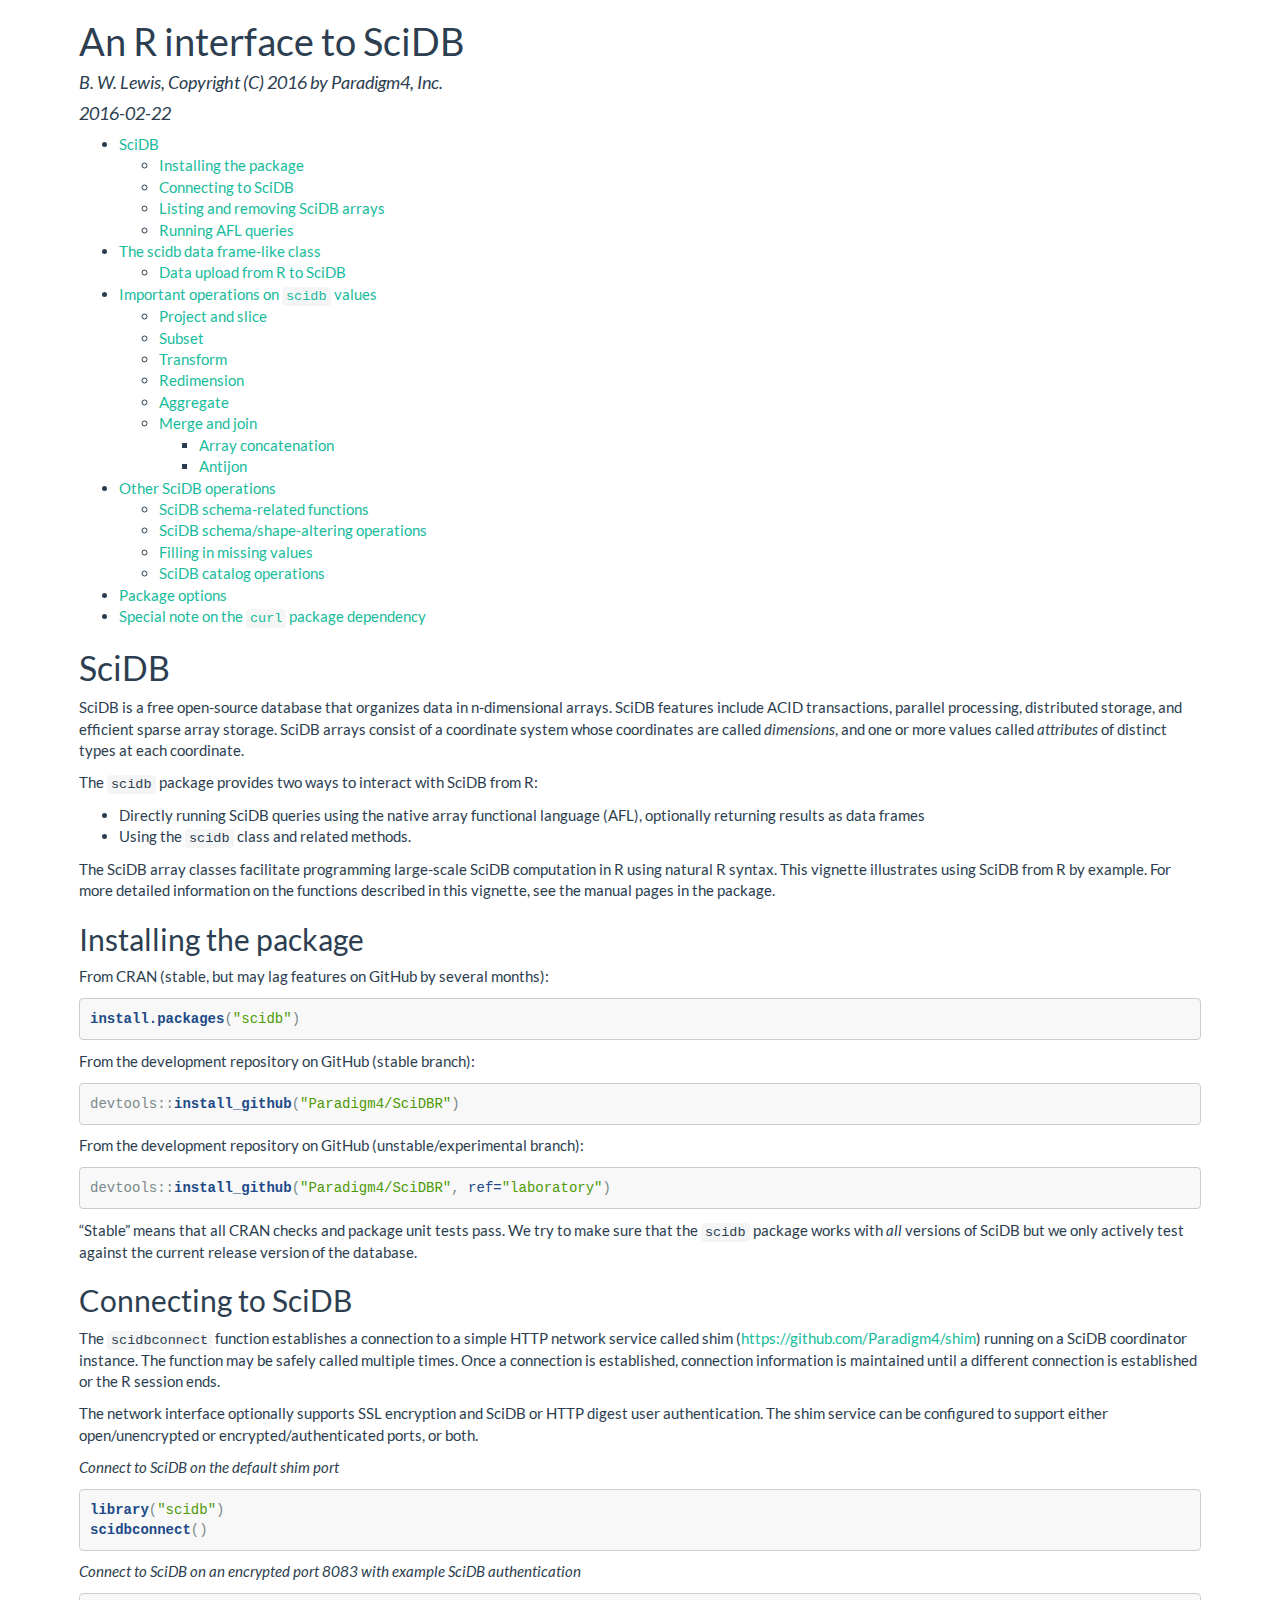
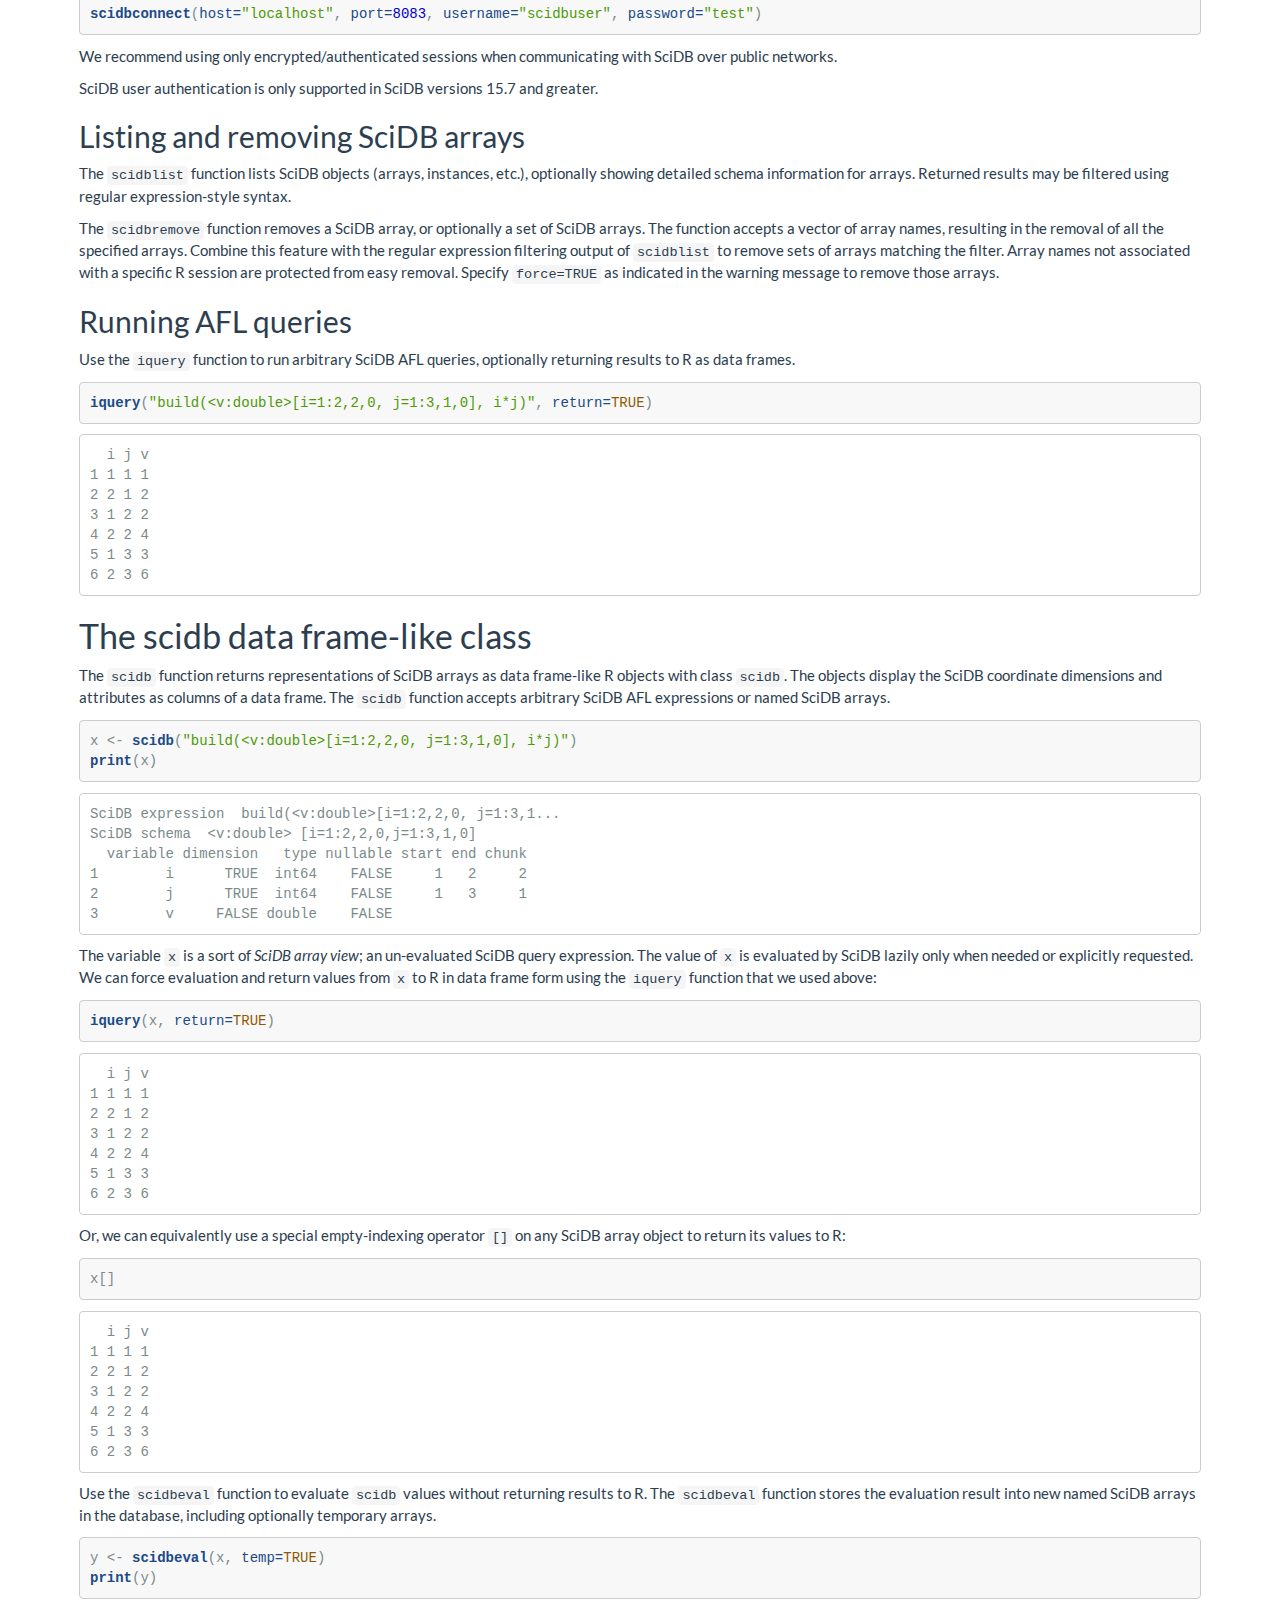
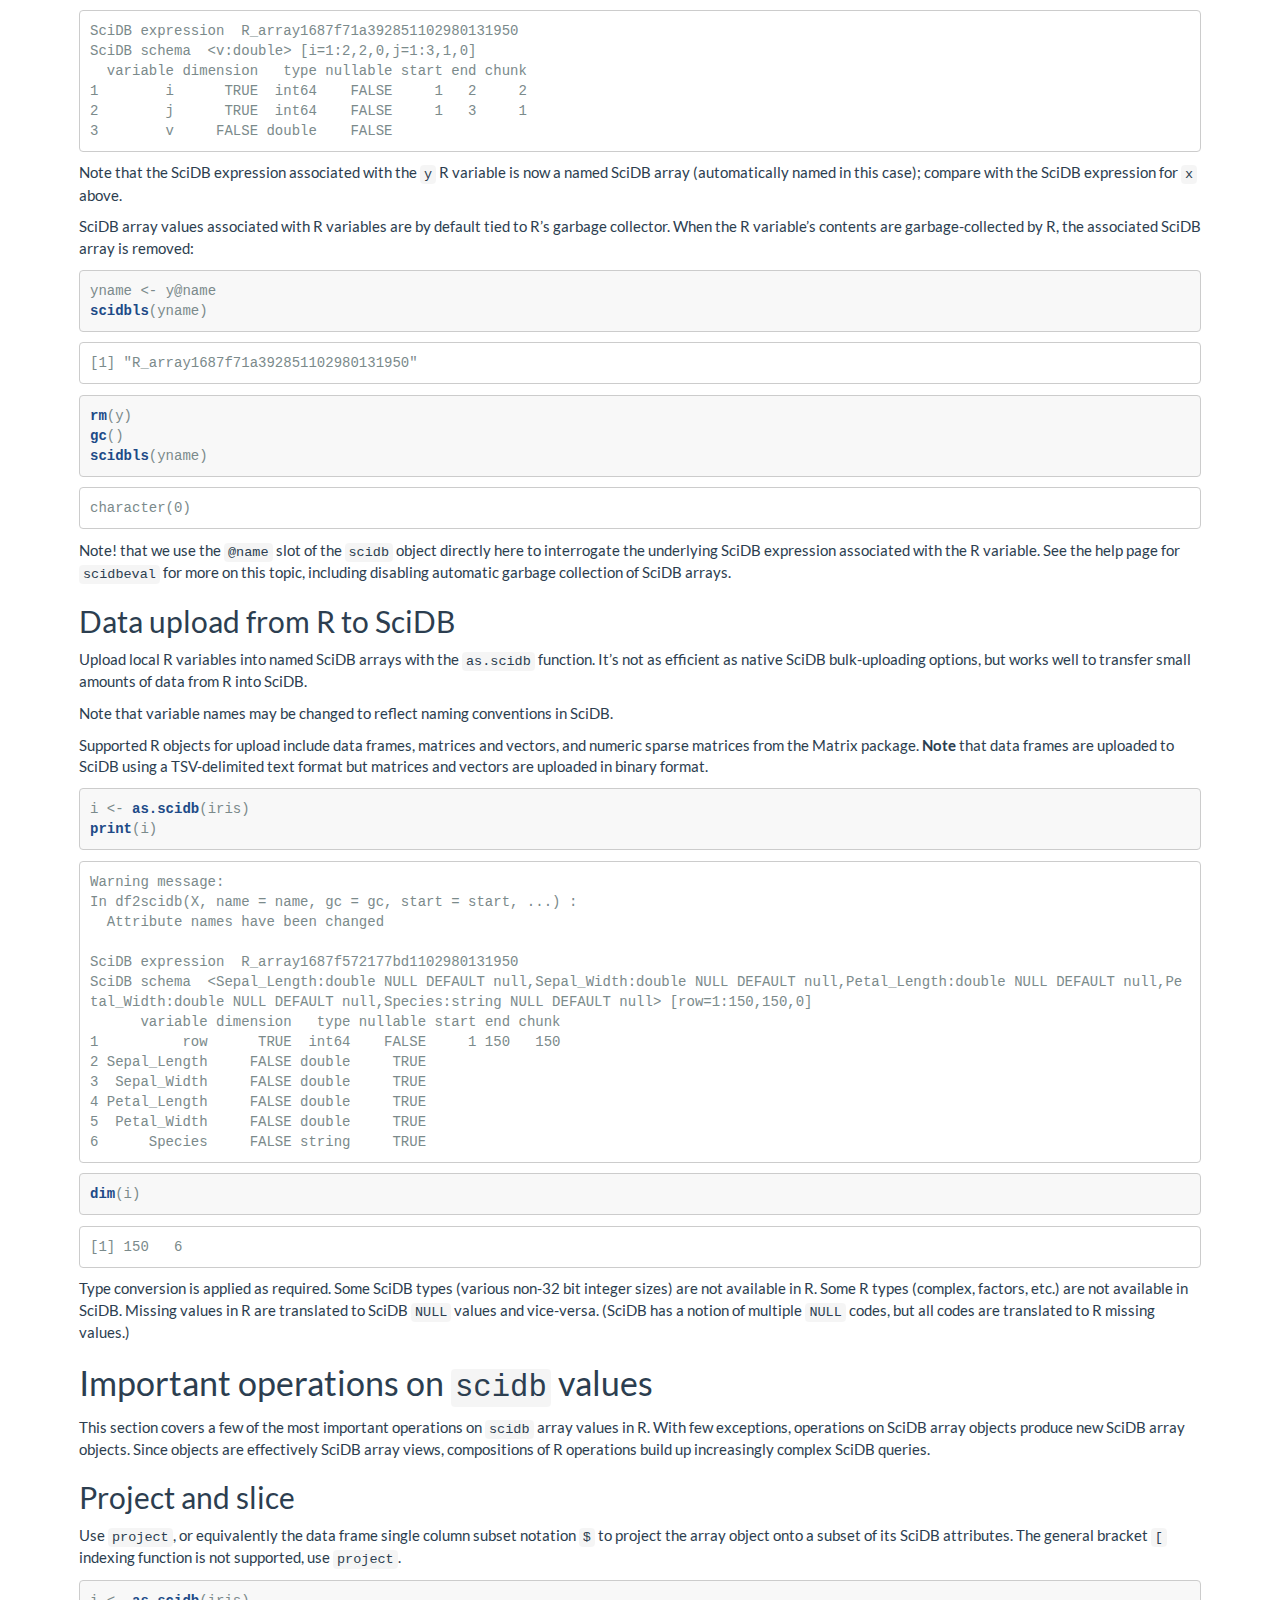
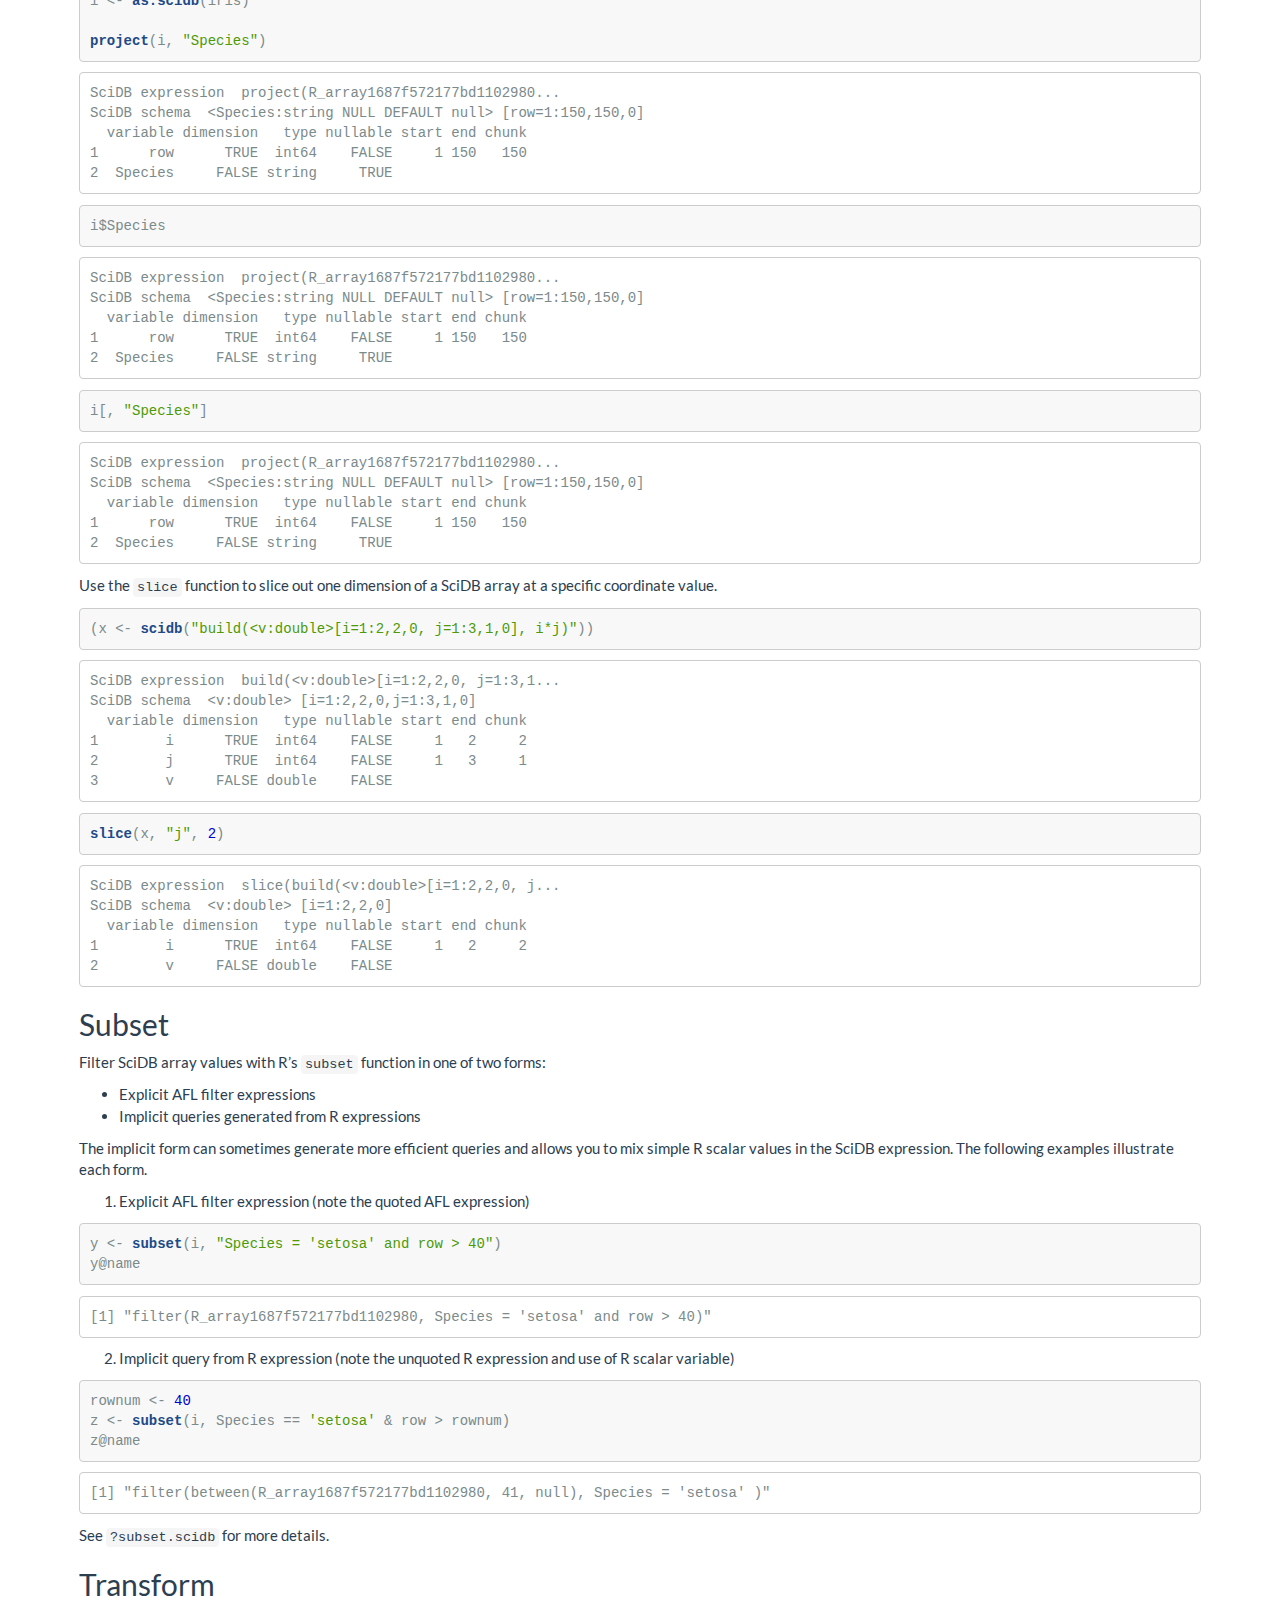
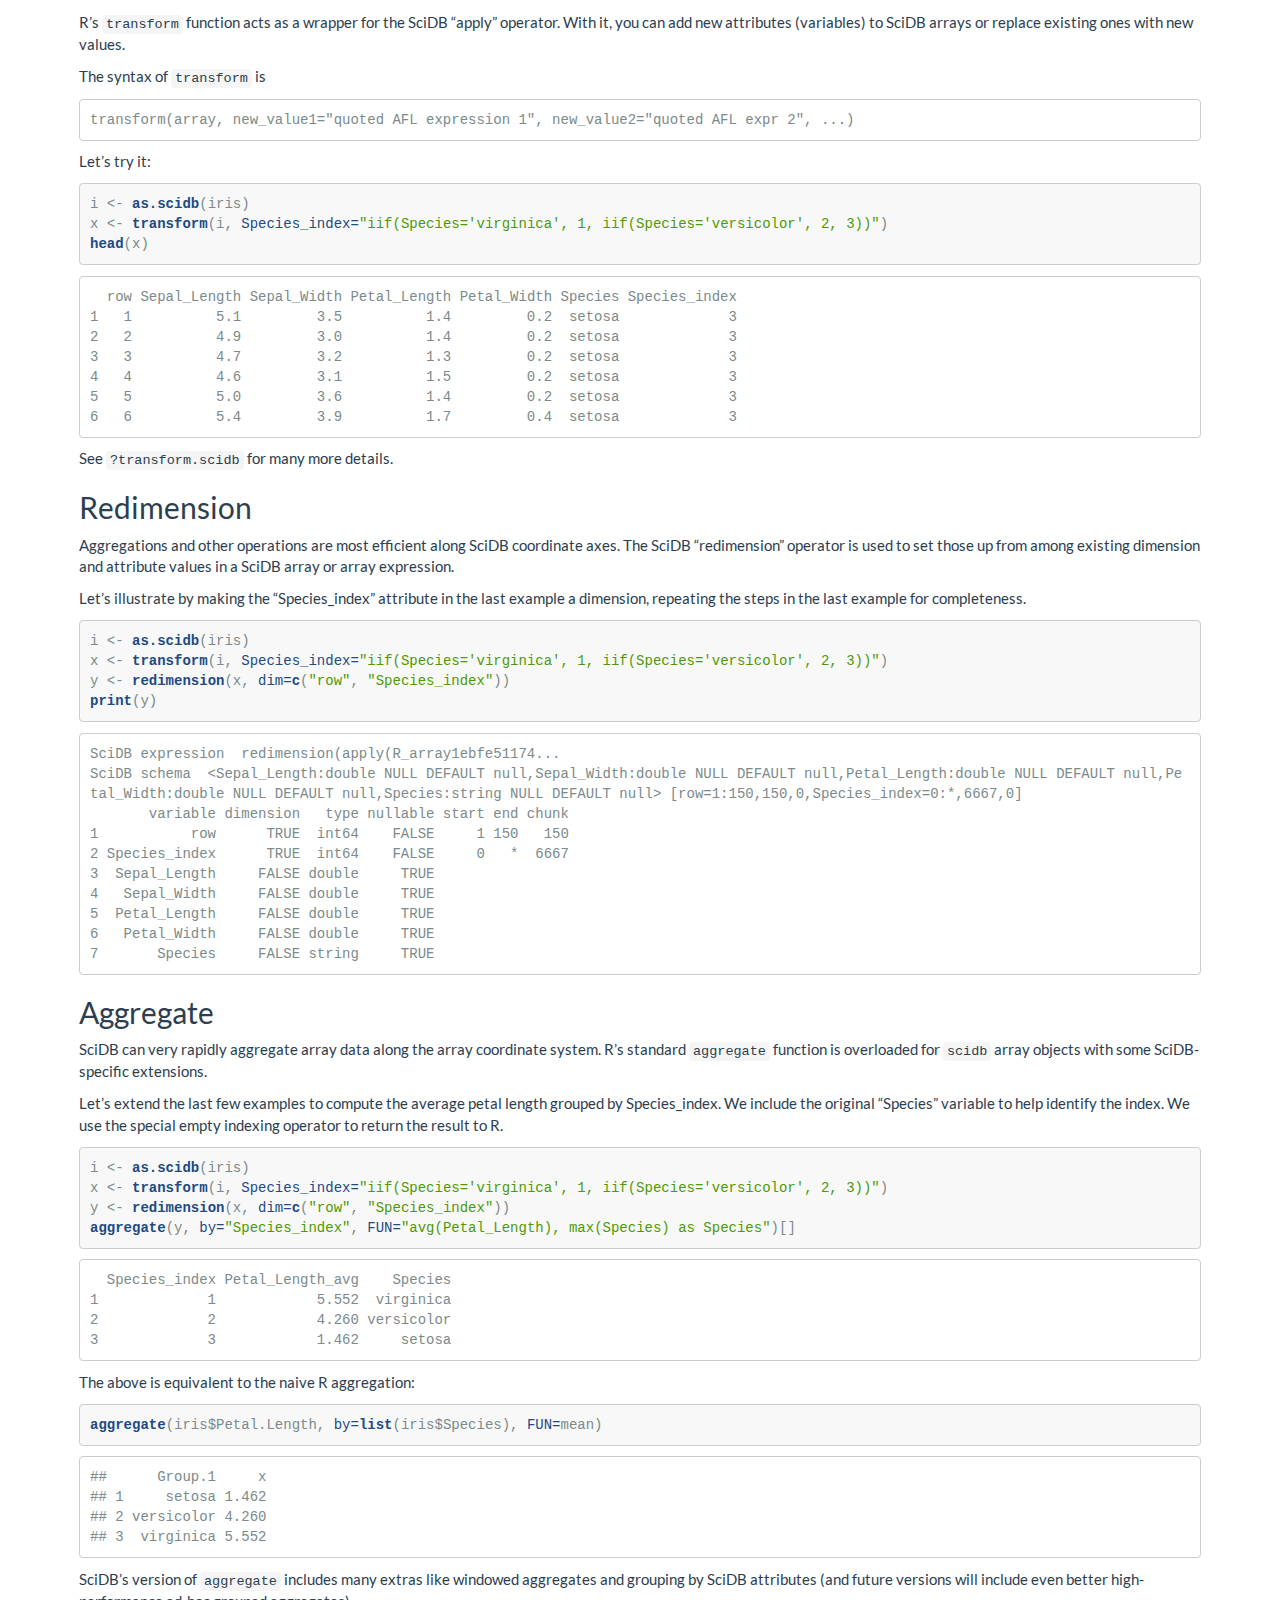
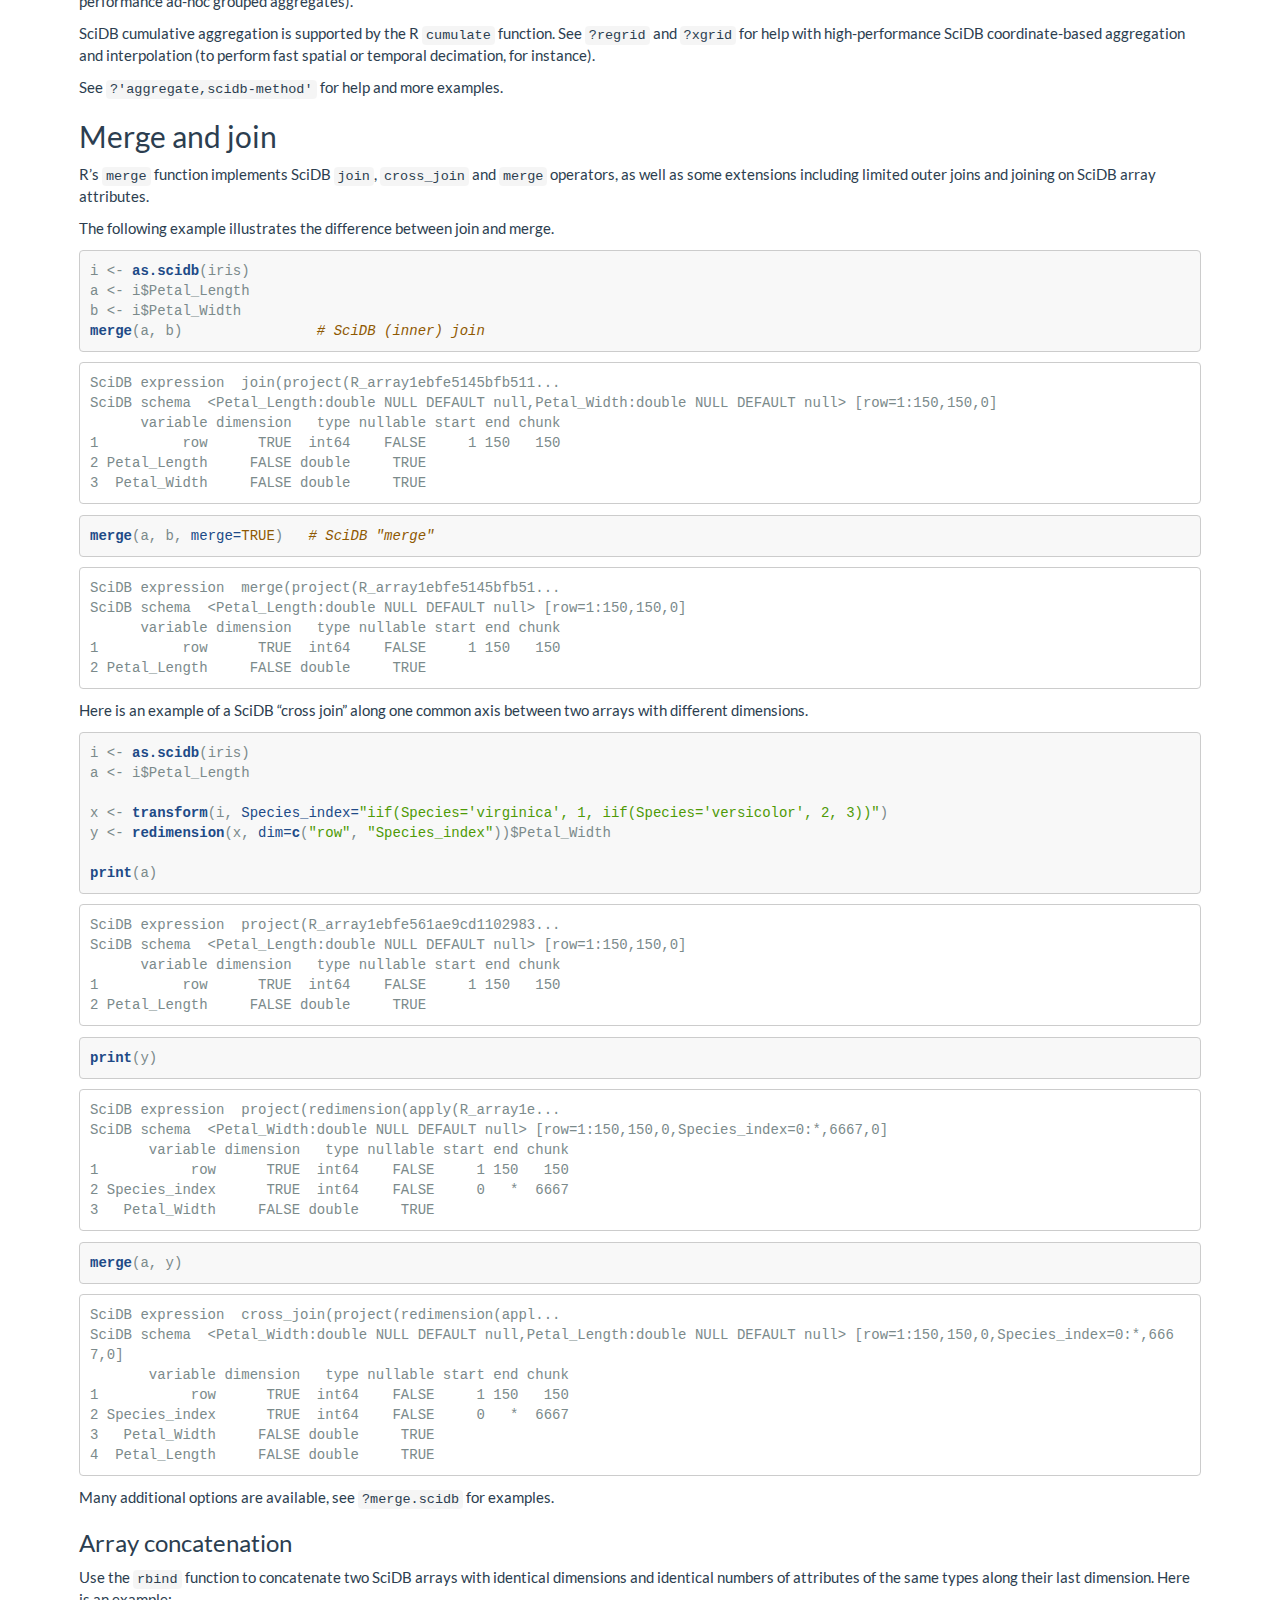
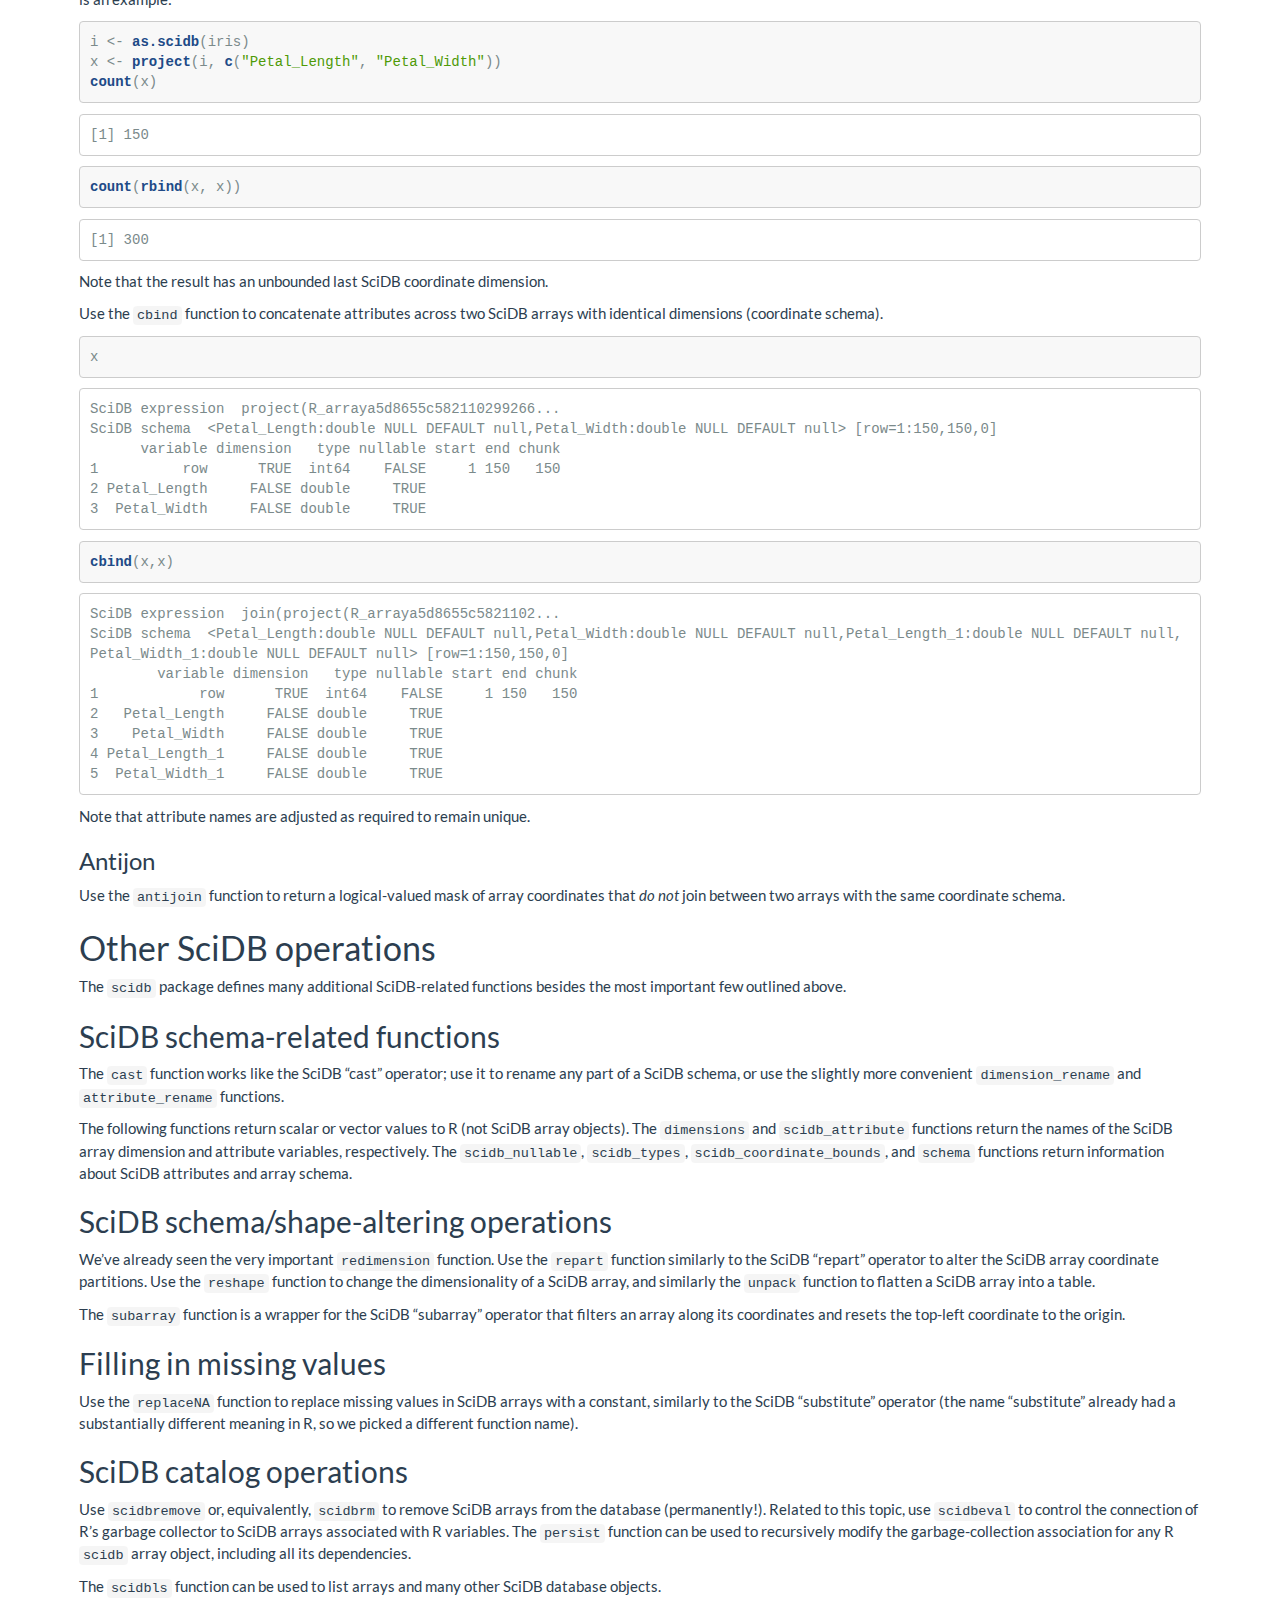
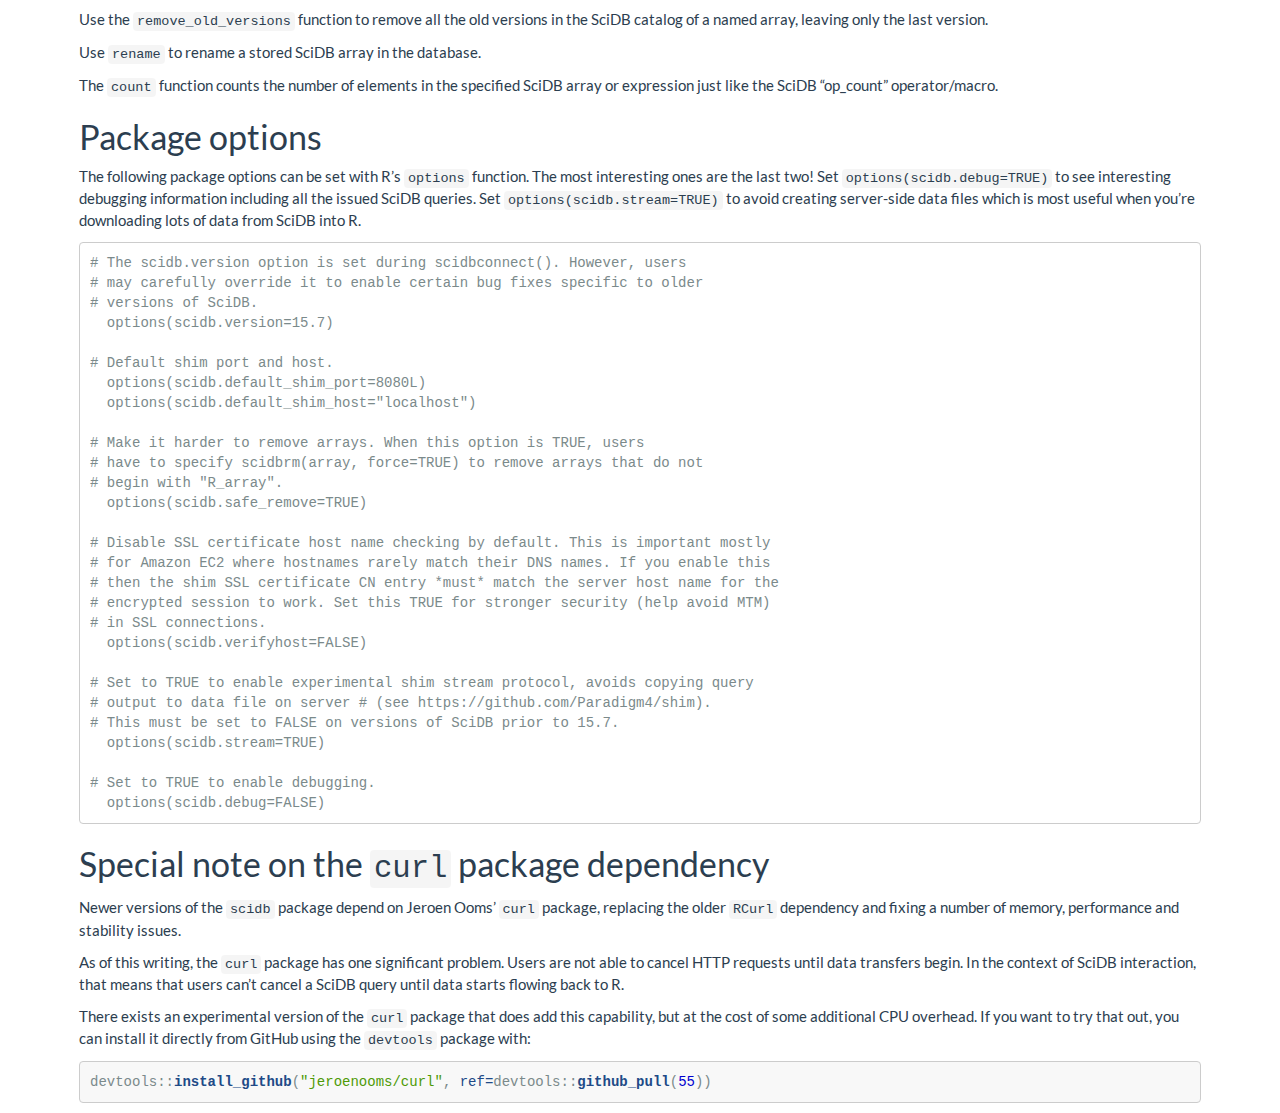
==== commit cf27f004: "pages" ====
--- a/index.html
+++ b/index.html
@@ -1,157 +1,574 @@
-<!doctype html>
-<html>
-  <head>
-    <meta charset="utf-8">
-    <meta http-equiv="X-UA-Compatible" content="chrome=1">
-    <title>A SciDB interface package for R by Paradigm4</title>
-
-    <link rel="stylesheet" href="stylesheets/styles.css">
-    <link rel="stylesheet" href="stylesheets/pygment_trac.css">
-    <script src="javascripts/scale.fix.js"></script>
-    <meta name="viewport" content="width=device-width, initial-scale=1, user-scalable=no">
-    <link rel="stylesheet" href="stylesheets/gh-fork-ribbon.css">
-    <!--[if lt IE 9]>
-        <link rel="stylesheet" href="stylesheets/gh-fork-ribbon.ie.css">
-        <script src="//html5shiv.googlecode.com/svn/trunk/html5.js"></script>
-    <![endif]-->
-  </head>
-  <body>
-    <div class="github-fork-ribbon-wrapper right">
-        <div class="github-fork-ribbon">
-            <a href="https://github.com/Paradigm4/SciDBR">Fork me on GitHub</a>
-        </div>
-    </div>
-    <div class="wrapper">
-      <header>
-        <h1 class="header">SciDB R</h1>
-        <p class="header">An R package for SciDB</p>
-
-        <ul>
-          <li><a class="buttons cran" href="http://cran.r-project.org/web/packages/scidb/index.html">View On CRAN</a></li>
-
-          <li class="download"><a class="buttons" href="https://github.com/Paradigm4/SciDBR/zipball/master">Download ZIP</a></li>
-          <li class="download"><a class="buttons" href="https://github.com/Paradigm4/SciDBR/tarball/master">Download TAR</a></li>
-          <li><a class="buttons github" href="https://github.com/Paradigm4/SciDBR">View On GitHub</a></li>
-        </ul>
-<a href="http://paradigm4.com">Paradigm4.com</a>
-<br/>
-<a href="http://scidb.org">SciDB.org</a>
-      </header>
-      <section>
-
-<p>Feel free to contribute to, examples in the project wiki here:
-<a href="https://github.com/Paradigm4/SciDBR/wiki/_pages">https://github.com/Paradigm4/SciDBR/wiki/_pages</a>.
-
-<p>The package vignette is here:
-<a href="https://raw.githubusercontent.com/Paradigm4/SciDBR/master/vignettes/scidb.pdf">scidb.pdf</a>
-
-<p>The package documentation is here:
-<a href="https://Paradigm4.github.io/SciDBR/rdoc.html">rdoc.html</a>
-
-<p>The current development version of this R package can always be installed
-directly from GitHub using the devtools package as follows:</p>
-
-<pre><code>
-library('devtools')
-install_github("SciDBR","paradigm4",quick=TRUE)
-</code></pre>
-That version passes all package check-in tests, but might still have minor CRAN package check warnings or notes. Check out the 'laboratory' branch for the bleeding-edge development version.
-<br/><br/>
-<blockquote>
-Note! The scidb package depends on the RCurl R package, which in turn requires
-support for the curl library in your operating system. This might mean that you
-need to install a libcurl development library RPM or deb package on your OS.
-On RHEL and CentOS, this package is usually called 
-<span style="font-family: courier;">libcurl-devel</span>
-and on Ubuntu it's called
-<span style="font-family: courier;">libcurl4-gnutls-dev</span>.
-</blockquote>
-<br/><br/>
-
-<p>The scidb package requires installation of a simple open-source HTTP network
-service called shim on the computer that SciDB instance 0 runs on.
-See <a href="https://github.com/Paradigm4/shim">http://github.com/paradigm4/shim</a>  for source code and installation
-instructions.</p>
-
-Please feel free to <a href="https://github.com/Paradigm4/SciDBR">fork</a> this project on Github and contribute.
-
-<h1>
-<a name="new-features" class="anchor" href="#new-features"><span class="octicon octicon-link"></span></a>New features</h1>
-
+<!DOCTYPE html>
+
+<html xmlns="http://www.w3.org/1999/xhtml">
+
+<head>
+
+<meta charset="utf-8">
+<meta http-equiv="Content-Type" content="text/html; charset=utf-8" />
+<meta name="generator" content="pandoc" />
+<meta name="viewport" content="width=device-width, initial-scale=1">
+
+<meta name="author" content="B. W. Lewis, Copyright (C) 2016 by Paradigm4, Inc." />
+
+<meta name="date" content="2016-02-22" />
+
+<title>An R interface to SciDB</title>
+
+<script src="data:application/x-javascript,%2F%2A%21%20jQuery%20v1%2E11%2E3%20%7C%20%28c%29%202005%2C%202015%20jQuery%20Foundation%2C%20Inc%2E%20%7C%20jquery%2Eorg%2Flicense%20%2A%2F%0A%21function%28a%2Cb%29%7B%22object%22%3D%3Dtypeof%20module%26%26%22object%22%3D%3Dtypeof%20module%2Eexports%3Fmodule%2Eexports%3Da%2Edocument%3Fb%28a%2C%210%29%3Afunction%28a%29%7Bif%28%21a%2Edocument%29throw%20new%20Error%28%22jQuery%20requires%20a%20window%20with%20a%20document%22%29%3Breturn%20b%28a%29%7D%3Ab%28a%29%7D%28%22undefined%22%21%3Dtypeof%20window%3Fwindow%3Athis%2Cfunction%28a%2Cb%29%7Bvar%20c%3D%5B%5D%2Cd%3Dc%2Eslice%2Ce%3Dc%2Econcat%2Cf%3Dc%2Epush%2Cg%3Dc%2EindexOf%2Ch%3D%7B%7D%2Ci%3Dh%2EtoString%2Cj%3Dh%2EhasOwnProperty%2Ck%3D%7B%7D%2Cl%3D%221%2E11%2E3%22%2Cm%3Dfunction%28a%2Cb%29%7Breturn%20new%20m%2Efn%2Einit%28a%2Cb%29%7D%2Cn%3D%2F%5E%5B%5Cs%5CuFEFF%5CxA0%5D%2B%7C%5B%5Cs%5CuFEFF%5CxA0%5D%2B%24%2Fg%2Co%3D%2F%5E%2Dms%2D%2F%2Cp%3D%2F%2D%28%5B%5Cda%2Dz%5D%29%2Fgi%2Cq%3Dfunction%28a%2Cb%29%7Breturn%20b%2EtoUpperCase%28%29%7D%3Bm%2Efn%3Dm%2Eprototype%3D%7Bjquery%3Al%2Cconstructor%3Am%2Cselector%3A%22%22%2Clength%3A0%2CtoArray%3Afunction%28%29%7Breturn%20d%2Ecall%28this%29%7D%2Cget%3Afunction%28a%29%7Breturn%20null%21%3Da%3F0%3Ea%3Fthis%5Ba%2Bthis%2Elength%5D%3Athis%5Ba%5D%3Ad%2Ecall%28this%29%7D%2CpushStack%3Afunction%28a%29%7Bvar%20b%3Dm%2Emerge%28this%2Econstructor%28%29%2Ca%29%3Breturn%20b%2EprevObject%3Dthis%2Cb%2Econtext%3Dthis%2Econtext%2Cb%7D%2Ceach%3Afunction%28a%2Cb%29%7Breturn%20m%2Eeach%28this%2Ca%2Cb%29%7D%2Cmap%3Afunction%28a%29%7Breturn%20this%2EpushStack%28m%2Emap%28this%2Cfunction%28b%2Cc%29%7Breturn%20a%2Ecall%28b%2Cc%2Cb%29%7D%29%29%7D%2Cslice%3Afunction%28%29%7Breturn%20this%2EpushStack%28d%2Eapply%28this%2Carguments%29%29%7D%2Cfirst%3Afunction%28%29%7Breturn%20this%2Eeq%280%29%7D%2Clast%3Afunction%28%29%7Breturn%20this%2Eeq%28%2D1%29%7D%2Ceq%3Afunction%28a%29%7Bvar%20b%3Dthis%2Elength%2Cc%3D%2Ba%2B%280%3Ea%3Fb%3A0%29%3Breturn%20this%2EpushStack%28c%3E%3D0%26%26b%3Ec%3F%5Bthis%5Bc%5D%5D%3A%5B%5D%29%7D%2Cend%3Afunction%28%29%7Breturn%20this%2EprevObject%7C%7Cthis%2Econstructor%28null%29%7D%2Cpush%3Af%2Csort%3Ac%2Esort%2Csplice%3Ac%2Esplice%7D%2Cm%2Eextend%3Dm%2Efn%2Eextend%3Dfunction%28%29%7Bvar%20a%2Cb%2Cc%2Cd%2Ce%2Cf%2Cg%3Darguments%5B0%5D%7C%7C%7B%7D%2Ch%3D1%2Ci%3Darguments%2Elength%2Cj%3D%211%3Bfor%28%22boolean%22%3D%3Dtypeof%20g%26%26%28j%3Dg%2Cg%3Darguments%5Bh%5D%7C%7C%7B%7D%2Ch%2B%2B%29%2C%22object%22%3D%3Dtypeof%20g%7C%7Cm%2EisFunction%28g%29%7C%7C%28g%3D%7B%7D%29%2Ch%3D%3D%3Di%26%26%28g%3Dthis%2Ch%2D%2D%29%3Bi%3Eh%3Bh%2B%2B%29if%28null%21%3D%28e%3Darguments%5Bh%5D%29%29for%28d%20in%20e%29a%3Dg%5Bd%5D%2Cc%3De%5Bd%5D%2Cg%21%3D%3Dc%26%26%28j%26%26c%26%26%28m%2EisPlainObject%28c%29%7C%7C%28b%3Dm%2EisArray%28c%29%29%29%3F%28b%3F%28b%3D%211%2Cf%3Da%26%26m%2EisArray%28a%29%3Fa%3A%5B%5D%29%3Af%3Da%26%26m%2EisPlainObject%28a%29%3Fa%3A%7B%7D%2Cg%5Bd%5D%3Dm%2Eextend%28j%2Cf%2Cc%29%29%3Avoid%200%21%3D%3Dc%26%26%28g%5Bd%5D%3Dc%29%29%3Breturn%20g%7D%2Cm%2Eextend%28%7Bexpando%3A%22jQuery%22%2B%28l%2BMath%2Erandom%28%29%29%2Ereplace%28%2F%5CD%2Fg%2C%22%22%29%2CisReady%3A%210%2Cerror%3Afunction%28a%29%7Bthrow%20new%20Error%28a%29%7D%2Cnoop%3Afunction%28%29%7B%7D%2CisFunction%3Afunction%28a%29%7Breturn%22function%22%3D%3D%3Dm%2Etype%28a%29%7D%2CisArray%3AArray%2EisArray%7C%7Cfunction%28a%29%7Breturn%22array%22%3D%3D%3Dm%2Etype%28a%29%7D%2CisWindow%3Afunction%28a%29%7Breturn%20null%21%3Da%26%26a%3D%3Da%2Ewindow%7D%2CisNumeric%3Afunction%28a%29%7Breturn%21m%2EisArray%28a%29%26%26a%2DparseFloat%28a%29%2B1%3E%3D0%7D%2CisEmptyObject%3Afunction%28a%29%7Bvar%20b%3Bfor%28b%20in%20a%29return%211%3Breturn%210%7D%2CisPlainObject%3Afunction%28a%29%7Bvar%20b%3Bif%28%21a%7C%7C%22object%22%21%3D%3Dm%2Etype%28a%29%7C%7Ca%2EnodeType%7C%7Cm%2EisWindow%28a%29%29return%211%3Btry%7Bif%28a%2Econstructor%26%26%21j%2Ecall%28a%2C%22constructor%22%29%26%26%21j%2Ecall%28a%2Econstructor%2Eprototype%2C%22isPrototypeOf%22%29%29return%211%7Dcatch%28c%29%7Breturn%211%7Dif%28k%2EownLast%29for%28b%20in%20a%29return%20j%2Ecall%28a%2Cb%29%3Bfor%28b%20in%20a%29%3Breturn%20void%200%3D%3D%3Db%7C%7Cj%2Ecall%28a%2Cb%29%7D%2Ctype%3Afunction%28a%29%7Breturn%20null%3D%3Da%3Fa%2B%22%22%3A%22object%22%3D%3Dtypeof%20a%7C%7C%22function%22%3D%3Dtypeof%20a%3Fh%5Bi%2Ecall%28a%29%5D%7C%7C%22object%22%3Atypeof%20a%7D%2CglobalEval%3Afunction%28b%29%7Bb%26%26m%2Etrim%28b%29%26%26%28a%2EexecScript%7C%7Cfunction%28b%29%7Ba%2Eeval%2Ecall%28a%2Cb%29%7D%29%28b%29%7D%2CcamelCase%3Afunction%28a%29%7Breturn%20a%2Ereplace%28o%2C%22ms%2D%22%29%2Ereplace%28p%2Cq%29%7D%2CnodeName%3Afunction%28a%2Cb%29%7Breturn%20a%2EnodeName%26%26a%2EnodeName%2EtoLowerCase%28%29%3D%3D%3Db%2EtoLowerCase%28%29%7D%2Ceach%3Afunction%28a%2Cb%2Cc%29%7Bvar%20d%2Ce%3D0%2Cf%3Da%2Elength%2Cg%3Dr%28a%29%3Bif%28c%29%7Bif%28g%29%7Bfor%28%3Bf%3Ee%3Be%2B%2B%29if%28d%3Db%2Eapply%28a%5Be%5D%2Cc%29%2Cd%3D%3D%3D%211%29break%7Delse%20for%28e%20in%20a%29if%28d%3Db%2Eapply%28a%5Be%5D%2Cc%29%2Cd%3D%3D%3D%211%29break%7Delse%20if%28g%29%7Bfor%28%3Bf%3Ee%3Be%2B%2B%29if%28d%3Db%2Ecall%28a%5Be%5D%2Ce%2Ca%5Be%5D%29%2Cd%3D%3D%3D%211%29break%7Delse%20for%28e%20in%20a%29if%28d%3Db%2Ecall%28a%5Be%5D%2Ce%2Ca%5Be%5D%29%2Cd%3D%3D%3D%211%29break%3Breturn%20a%7D%2Ctrim%3Afunction%28a%29%7Breturn%20null%3D%3Da%3F%22%22%3A%28a%2B%22%22%29%2Ereplace%28n%2C%22%22%29%7D%2CmakeArray%3Afunction%28a%2Cb%29%7Bvar%20c%3Db%7C%7C%5B%5D%3Breturn%20null%21%3Da%26%26%28r%28Object%28a%29%29%3Fm%2Emerge%28c%2C%22string%22%3D%3Dtypeof%20a%3F%5Ba%5D%3Aa%29%3Af%2Ecall%28c%2Ca%29%29%2Cc%7D%2CinArray%3Afunction%28a%2Cb%2Cc%29%7Bvar%20d%3Bif%28b%29%7Bif%28g%29return%20g%2Ecall%28b%2Ca%2Cc%29%3Bfor%28d%3Db%2Elength%2Cc%3Dc%3F0%3Ec%3FMath%2Emax%280%2Cd%2Bc%29%3Ac%3A0%3Bd%3Ec%3Bc%2B%2B%29if%28c%20in%20b%26%26b%5Bc%5D%3D%3D%3Da%29return%20c%7Dreturn%2D1%7D%2Cmerge%3Afunction%28a%2Cb%29%7Bvar%20c%3D%2Bb%2Elength%2Cd%3D0%2Ce%3Da%2Elength%3Bwhile%28c%3Ed%29a%5Be%2B%2B%5D%3Db%5Bd%2B%2B%5D%3Bif%28c%21%3D%3Dc%29while%28void%200%21%3D%3Db%5Bd%5D%29a%5Be%2B%2B%5D%3Db%5Bd%2B%2B%5D%3Breturn%20a%2Elength%3De%2Ca%7D%2Cgrep%3Afunction%28a%2Cb%2Cc%29%7Bfor%28var%20d%2Ce%3D%5B%5D%2Cf%3D0%2Cg%3Da%2Elength%2Ch%3D%21c%3Bg%3Ef%3Bf%2B%2B%29d%3D%21b%28a%5Bf%5D%2Cf%29%2Cd%21%3D%3Dh%26%26e%2Epush%28a%5Bf%5D%29%3Breturn%20e%7D%2Cmap%3Afunction%28a%2Cb%2Cc%29%7Bvar%20d%2Cf%3D0%2Cg%3Da%2Elength%2Ch%3Dr%28a%29%2Ci%3D%5B%5D%3Bif%28h%29for%28%3Bg%3Ef%3Bf%2B%2B%29d%3Db%28a%5Bf%5D%2Cf%2Cc%29%2Cnull%21%3Dd%26%26i%2Epush%28d%29%3Belse%20for%28f%20in%20a%29d%3Db%28a%5Bf%5D%2Cf%2Cc%29%2Cnull%21%3Dd%26%26i%2Epush%28d%29%3Breturn%20e%2Eapply%28%5B%5D%2Ci%29%7D%2Cguid%3A1%2Cproxy%3Afunction%28a%2Cb%29%7Bvar%20c%2Ce%2Cf%3Breturn%22string%22%3D%3Dtypeof%20b%26%26%28f%3Da%5Bb%5D%2Cb%3Da%2Ca%3Df%29%2Cm%2EisFunction%28a%29%3F%28c%3Dd%2Ecall%28arguments%2C2%29%2Ce%3Dfunction%28%29%7Breturn%20a%2Eapply%28b%7C%7Cthis%2Cc%2Econcat%28d%2Ecall%28arguments%29%29%29%7D%2Ce%2Eguid%3Da%2Eguid%3Da%2Eguid%7C%7Cm%2Eguid%2B%2B%2Ce%29%3Avoid%200%7D%2Cnow%3Afunction%28%29%7Breturn%2Bnew%20Date%7D%2Csupport%3Ak%7D%29%2Cm%2Eeach%28%22Boolean%20Number%20String%20Function%20Array%20Date%20RegExp%20Object%20Error%22%2Esplit%28%22%20%22%29%2Cfunction%28a%2Cb%29%7Bh%5B%22%5Bobject%20%22%2Bb%2B%22%5D%22%5D%3Db%2EtoLowerCase%28%29%7D%29%3Bfunction%20r%28a%29%7Bvar%20b%3D%22length%22in%20a%26%26a%2Elength%2Cc%3Dm%2Etype%28a%29%3Breturn%22function%22%3D%3D%3Dc%7C%7Cm%2EisWindow%28a%29%3F%211%3A1%3D%3D%3Da%2EnodeType%26%26b%3F%210%3A%22array%22%3D%3D%3Dc%7C%7C0%3D%3D%3Db%7C%7C%22number%22%3D%3Dtypeof%20b%26%26b%3E0%26%26b%2D1%20in%20a%7Dvar%20s%3Dfunction%28a%29%7Bvar%20b%2Cc%2Cd%2Ce%2Cf%2Cg%2Ch%2Ci%2Cj%2Ck%2Cl%2Cm%2Cn%2Co%2Cp%2Cq%2Cr%2Cs%2Ct%2Cu%3D%22sizzle%22%2B1%2Anew%20Date%2Cv%3Da%2Edocument%2Cw%3D0%2Cx%3D0%2Cy%3Dha%28%29%2Cz%3Dha%28%29%2CA%3Dha%28%29%2CB%3Dfunction%28a%2Cb%29%7Breturn%20a%3D%3D%3Db%26%26%28l%3D%210%29%2C0%7D%2CC%3D1%3C%3C31%2CD%3D%7B%7D%2EhasOwnProperty%2CE%3D%5B%5D%2CF%3DE%2Epop%2CG%3DE%2Epush%2CH%3DE%2Epush%2CI%3DE%2Eslice%2CJ%3Dfunction%28a%2Cb%29%7Bfor%28var%20c%3D0%2Cd%3Da%2Elength%3Bd%3Ec%3Bc%2B%2B%29if%28a%5Bc%5D%3D%3D%3Db%29return%20c%3Breturn%2D1%7D%2CK%3D%22checked%7Cselected%7Casync%7Cautofocus%7Cautoplay%7Ccontrols%7Cdefer%7Cdisabled%7Chidden%7Cismap%7Cloop%7Cmultiple%7Copen%7Creadonly%7Crequired%7Cscoped%22%2CL%3D%22%5B%5C%5Cx20%5C%5Ct%5C%5Cr%5C%5Cn%5C%5Cf%5D%22%2CM%3D%22%28%3F%3A%5C%5C%5C%5C%2E%7C%5B%5C%5Cw%2D%5D%7C%5B%5E%5C%5Cx00%2D%5C%5Cxa0%5D%29%2B%22%2CN%3DM%2Ereplace%28%22w%22%2C%22w%23%22%29%2CO%3D%22%5C%5C%5B%22%2BL%2B%22%2A%28%22%2BM%2B%22%29%28%3F%3A%22%2BL%2B%22%2A%28%5B%2A%5E%24%7C%21%7E%5D%3F%3D%29%22%2BL%2B%22%2A%28%3F%3A%27%28%28%3F%3A%5C%5C%5C%5C%2E%7C%5B%5E%5C%5C%5C%5C%27%5D%29%2A%29%27%7C%5C%22%28%28%3F%3A%5C%5C%5C%5C%2E%7C%5B%5E%5C%5C%5C%5C%5C%22%5D%29%2A%29%5C%22%7C%28%22%2BN%2B%22%29%29%7C%29%22%2BL%2B%22%2A%5C%5C%5D%22%2CP%3D%22%3A%28%22%2BM%2B%22%29%28%3F%3A%5C%5C%28%28%28%27%28%28%3F%3A%5C%5C%5C%5C%2E%7C%5B%5E%5C%5C%5C%5C%27%5D%29%2A%29%27%7C%5C%22%28%28%3F%3A%5C%5C%5C%5C%2E%7C%5B%5E%5C%5C%5C%5C%5C%22%5D%29%2A%29%5C%22%29%7C%28%28%3F%3A%5C%5C%5C%5C%2E%7C%5B%5E%5C%5C%5C%5C%28%29%5B%5C%5C%5D%5D%7C%22%2BO%2B%22%29%2A%29%7C%2E%2A%29%5C%5C%29%7C%29%22%2CQ%3Dnew%20RegExp%28L%2B%22%2B%22%2C%22g%22%29%2CR%3Dnew%20RegExp%28%22%5E%22%2BL%2B%22%2B%7C%28%28%3F%3A%5E%7C%5B%5E%5C%5C%5C%5C%5D%29%28%3F%3A%5C%5C%5C%5C%2E%29%2A%29%22%2BL%2B%22%2B%24%22%2C%22g%22%29%2CS%3Dnew%20RegExp%28%22%5E%22%2BL%2B%22%2A%2C%22%2BL%2B%22%2A%22%29%2CT%3Dnew%20RegExp%28%22%5E%22%2BL%2B%22%2A%28%5B%3E%2B%7E%5D%7C%22%2BL%2B%22%29%22%2BL%2B%22%2A%22%29%2CU%3Dnew%20RegExp%28%22%3D%22%2BL%2B%22%2A%28%5B%5E%5C%5C%5D%27%5C%22%5D%2A%3F%29%22%2BL%2B%22%2A%5C%5C%5D%22%2C%22g%22%29%2CV%3Dnew%20RegExp%28P%29%2CW%3Dnew%20RegExp%28%22%5E%22%2BN%2B%22%24%22%29%2CX%3D%7BID%3Anew%20RegExp%28%22%5E%23%28%22%2BM%2B%22%29%22%29%2CCLASS%3Anew%20RegExp%28%22%5E%5C%5C%2E%28%22%2BM%2B%22%29%22%29%2CTAG%3Anew%20RegExp%28%22%5E%28%22%2BM%2Ereplace%28%22w%22%2C%22w%2A%22%29%2B%22%29%22%29%2CATTR%3Anew%20RegExp%28%22%5E%22%2BO%29%2CPSEUDO%3Anew%20RegExp%28%22%5E%22%2BP%29%2CCHILD%3Anew%20RegExp%28%22%5E%3A%28only%7Cfirst%7Clast%7Cnth%7Cnth%2Dlast%29%2D%28child%7Cof%2Dtype%29%28%3F%3A%5C%5C%28%22%2BL%2B%22%2A%28even%7Codd%7C%28%28%5B%2B%2D%5D%7C%29%28%5C%5Cd%2A%29n%7C%29%22%2BL%2B%22%2A%28%3F%3A%28%5B%2B%2D%5D%7C%29%22%2BL%2B%22%2A%28%5C%5Cd%2B%29%7C%29%29%22%2BL%2B%22%2A%5C%5C%29%7C%29%22%2C%22i%22%29%2Cbool%3Anew%20RegExp%28%22%5E%28%3F%3A%22%2BK%2B%22%29%24%22%2C%22i%22%29%2CneedsContext%3Anew%20RegExp%28%22%5E%22%2BL%2B%22%2A%5B%3E%2B%7E%5D%7C%3A%28even%7Codd%7Ceq%7Cgt%7Clt%7Cnth%7Cfirst%7Clast%29%28%3F%3A%5C%5C%28%22%2BL%2B%22%2A%28%28%3F%3A%2D%5C%5Cd%29%3F%5C%5Cd%2A%29%22%2BL%2B%22%2A%5C%5C%29%7C%29%28%3F%3D%5B%5E%2D%5D%7C%24%29%22%2C%22i%22%29%7D%2CY%3D%2F%5E%28%3F%3Ainput%7Cselect%7Ctextarea%7Cbutton%29%24%2Fi%2CZ%3D%2F%5Eh%5Cd%24%2Fi%2C%24%3D%2F%5E%5B%5E%7B%5D%2B%5C%7B%5Cs%2A%5C%5Bnative%20%5Cw%2F%2C%5F%3D%2F%5E%28%3F%3A%23%28%5B%5Cw%2D%5D%2B%29%7C%28%5Cw%2B%29%7C%5C%2E%28%5B%5Cw%2D%5D%2B%29%29%24%2F%2Caa%3D%2F%5B%2B%7E%5D%2F%2Cba%3D%2F%27%7C%5C%5C%2Fg%2Cca%3Dnew%20RegExp%28%22%5C%5C%5C%5C%28%5B%5C%5Cda%2Df%5D%7B1%2C6%7D%22%2BL%2B%22%3F%7C%28%22%2BL%2B%22%29%7C%2E%29%22%2C%22ig%22%29%2Cda%3Dfunction%28a%2Cb%2Cc%29%7Bvar%20d%3D%220x%22%2Bb%2D65536%3Breturn%20d%21%3D%3Dd%7C%7Cc%3Fb%3A0%3Ed%3FString%2EfromCharCode%28d%2B65536%29%3AString%2EfromCharCode%28d%3E%3E10%7C55296%2C1023%26d%7C56320%29%7D%2Cea%3Dfunction%28%29%7Bm%28%29%7D%3Btry%7BH%2Eapply%28E%3DI%2Ecall%28v%2EchildNodes%29%2Cv%2EchildNodes%29%2CE%5Bv%2EchildNodes%2Elength%5D%2EnodeType%7Dcatch%28fa%29%7BH%3D%7Bapply%3AE%2Elength%3Ffunction%28a%2Cb%29%7BG%2Eapply%28a%2CI%2Ecall%28b%29%29%7D%3Afunction%28a%2Cb%29%7Bvar%20c%3Da%2Elength%2Cd%3D0%3Bwhile%28a%5Bc%2B%2B%5D%3Db%5Bd%2B%2B%5D%29%3Ba%2Elength%3Dc%2D1%7D%7D%7Dfunction%20ga%28a%2Cb%2Cd%2Ce%29%7Bvar%20f%2Ch%2Cj%2Ck%2Cl%2Co%2Cr%2Cs%2Cw%2Cx%3Bif%28%28b%3Fb%2EownerDocument%7C%7Cb%3Av%29%21%3D%3Dn%26%26m%28b%29%2Cb%3Db%7C%7Cn%2Cd%3Dd%7C%7C%5B%5D%2Ck%3Db%2EnodeType%2C%22string%22%21%3Dtypeof%20a%7C%7C%21a%7C%7C1%21%3D%3Dk%26%269%21%3D%3Dk%26%2611%21%3D%3Dk%29return%20d%3Bif%28%21e%26%26p%29%7Bif%2811%21%3D%3Dk%26%26%28f%3D%5F%2Eexec%28a%29%29%29if%28j%3Df%5B1%5D%29%7Bif%289%3D%3D%3Dk%29%7Bif%28h%3Db%2EgetElementById%28j%29%2C%21h%7C%7C%21h%2EparentNode%29return%20d%3Bif%28h%2Eid%3D%3D%3Dj%29return%20d%2Epush%28h%29%2Cd%7Delse%20if%28b%2EownerDocument%26%26%28h%3Db%2EownerDocument%2EgetElementById%28j%29%29%26%26t%28b%2Ch%29%26%26h%2Eid%3D%3D%3Dj%29return%20d%2Epush%28h%29%2Cd%7Delse%7Bif%28f%5B2%5D%29return%20H%2Eapply%28d%2Cb%2EgetElementsByTagName%28a%29%29%2Cd%3Bif%28%28j%3Df%5B3%5D%29%26%26c%2EgetElementsByClassName%29return%20H%2Eapply%28d%2Cb%2EgetElementsByClassName%28j%29%29%2Cd%7Dif%28c%2Eqsa%26%26%28%21q%7C%7C%21q%2Etest%28a%29%29%29%7Bif%28s%3Dr%3Du%2Cw%3Db%2Cx%3D1%21%3D%3Dk%26%26a%2C1%3D%3D%3Dk%26%26%22object%22%21%3D%3Db%2EnodeName%2EtoLowerCase%28%29%29%7Bo%3Dg%28a%29%2C%28r%3Db%2EgetAttribute%28%22id%22%29%29%3Fs%3Dr%2Ereplace%28ba%2C%22%5C%5C%24%26%22%29%3Ab%2EsetAttribute%28%22id%22%2Cs%29%2Cs%3D%22%5Bid%3D%27%22%2Bs%2B%22%27%5D%20%22%2Cl%3Do%2Elength%3Bwhile%28l%2D%2D%29o%5Bl%5D%3Ds%2Bra%28o%5Bl%5D%29%3Bw%3Daa%2Etest%28a%29%26%26pa%28b%2EparentNode%29%7C%7Cb%2Cx%3Do%2Ejoin%28%22%2C%22%29%7Dif%28x%29try%7Breturn%20H%2Eapply%28d%2Cw%2EquerySelectorAll%28x%29%29%2Cd%7Dcatch%28y%29%7B%7Dfinally%7Br%7C%7Cb%2EremoveAttribute%28%22id%22%29%7D%7D%7Dreturn%20i%28a%2Ereplace%28R%2C%22%241%22%29%2Cb%2Cd%2Ce%29%7Dfunction%20ha%28%29%7Bvar%20a%3D%5B%5D%3Bfunction%20b%28c%2Ce%29%7Breturn%20a%2Epush%28c%2B%22%20%22%29%3Ed%2EcacheLength%26%26delete%20b%5Ba%2Eshift%28%29%5D%2Cb%5Bc%2B%22%20%22%5D%3De%7Dreturn%20b%7Dfunction%20ia%28a%29%7Breturn%20a%5Bu%5D%3D%210%2Ca%7Dfunction%20ja%28a%29%7Bvar%20b%3Dn%2EcreateElement%28%22div%22%29%3Btry%7Breturn%21%21a%28b%29%7Dcatch%28c%29%7Breturn%211%7Dfinally%7Bb%2EparentNode%26%26b%2EparentNode%2EremoveChild%28b%29%2Cb%3Dnull%7D%7Dfunction%20ka%28a%2Cb%29%7Bvar%20c%3Da%2Esplit%28%22%7C%22%29%2Ce%3Da%2Elength%3Bwhile%28e%2D%2D%29d%2EattrHandle%5Bc%5Be%5D%5D%3Db%7Dfunction%20la%28a%2Cb%29%7Bvar%20c%3Db%26%26a%2Cd%3Dc%26%261%3D%3D%3Da%2EnodeType%26%261%3D%3D%3Db%2EnodeType%26%26%28%7Eb%2EsourceIndex%7C%7CC%29%2D%28%7Ea%2EsourceIndex%7C%7CC%29%3Bif%28d%29return%20d%3Bif%28c%29while%28c%3Dc%2EnextSibling%29if%28c%3D%3D%3Db%29return%2D1%3Breturn%20a%3F1%3A%2D1%7Dfunction%20ma%28a%29%7Breturn%20function%28b%29%7Bvar%20c%3Db%2EnodeName%2EtoLowerCase%28%29%3Breturn%22input%22%3D%3D%3Dc%26%26b%2Etype%3D%3D%3Da%7D%7Dfunction%20na%28a%29%7Breturn%20function%28b%29%7Bvar%20c%3Db%2EnodeName%2EtoLowerCase%28%29%3Breturn%28%22input%22%3D%3D%3Dc%7C%7C%22button%22%3D%3D%3Dc%29%26%26b%2Etype%3D%3D%3Da%7D%7Dfunction%20oa%28a%29%7Breturn%20ia%28function%28b%29%7Breturn%20b%3D%2Bb%2Cia%28function%28c%2Cd%29%7Bvar%20e%2Cf%3Da%28%5B%5D%2Cc%2Elength%2Cb%29%2Cg%3Df%2Elength%3Bwhile%28g%2D%2D%29c%5Be%3Df%5Bg%5D%5D%26%26%28c%5Be%5D%3D%21%28d%5Be%5D%3Dc%5Be%5D%29%29%7D%29%7D%29%7Dfunction%20pa%28a%29%7Breturn%20a%26%26%22undefined%22%21%3Dtypeof%20a%2EgetElementsByTagName%26%26a%7Dc%3Dga%2Esupport%3D%7B%7D%2Cf%3Dga%2EisXML%3Dfunction%28a%29%7Bvar%20b%3Da%26%26%28a%2EownerDocument%7C%7Ca%29%2EdocumentElement%3Breturn%20b%3F%22HTML%22%21%3D%3Db%2EnodeName%3A%211%7D%2Cm%3Dga%2EsetDocument%3Dfunction%28a%29%7Bvar%20b%2Ce%2Cg%3Da%3Fa%2EownerDocument%7C%7Ca%3Av%3Breturn%20g%21%3D%3Dn%26%269%3D%3D%3Dg%2EnodeType%26%26g%2EdocumentElement%3F%28n%3Dg%2Co%3Dg%2EdocumentElement%2Ce%3Dg%2EdefaultView%2Ce%26%26e%21%3D%3De%2Etop%26%26%28e%2EaddEventListener%3Fe%2EaddEventListener%28%22unload%22%2Cea%2C%211%29%3Ae%2EattachEvent%26%26e%2EattachEvent%28%22onunload%22%2Cea%29%29%2Cp%3D%21f%28g%29%2Cc%2Eattributes%3Dja%28function%28a%29%7Breturn%20a%2EclassName%3D%22i%22%2C%21a%2EgetAttribute%28%22className%22%29%7D%29%2Cc%2EgetElementsByTagName%3Dja%28function%28a%29%7Breturn%20a%2EappendChild%28g%2EcreateComment%28%22%22%29%29%2C%21a%2EgetElementsByTagName%28%22%2A%22%29%2Elength%7D%29%2Cc%2EgetElementsByClassName%3D%24%2Etest%28g%2EgetElementsByClassName%29%2Cc%2EgetById%3Dja%28function%28a%29%7Breturn%20o%2EappendChild%28a%29%2Eid%3Du%2C%21g%2EgetElementsByName%7C%7C%21g%2EgetElementsByName%28u%29%2Elength%7D%29%2Cc%2EgetById%3F%28d%2Efind%2EID%3Dfunction%28a%2Cb%29%7Bif%28%22undefined%22%21%3Dtypeof%20b%2EgetElementById%26%26p%29%7Bvar%20c%3Db%2EgetElementById%28a%29%3Breturn%20c%26%26c%2EparentNode%3F%5Bc%5D%3A%5B%5D%7D%7D%2Cd%2Efilter%2EID%3Dfunction%28a%29%7Bvar%20b%3Da%2Ereplace%28ca%2Cda%29%3Breturn%20function%28a%29%7Breturn%20a%2EgetAttribute%28%22id%22%29%3D%3D%3Db%7D%7D%29%3A%28delete%20d%2Efind%2EID%2Cd%2Efilter%2EID%3Dfunction%28a%29%7Bvar%20b%3Da%2Ereplace%28ca%2Cda%29%3Breturn%20function%28a%29%7Bvar%20c%3D%22undefined%22%21%3Dtypeof%20a%2EgetAttributeNode%26%26a%2EgetAttributeNode%28%22id%22%29%3Breturn%20c%26%26c%2Evalue%3D%3D%3Db%7D%7D%29%2Cd%2Efind%2ETAG%3Dc%2EgetElementsByTagName%3Ffunction%28a%2Cb%29%7Breturn%22undefined%22%21%3Dtypeof%20b%2EgetElementsByTagName%3Fb%2EgetElementsByTagName%28a%29%3Ac%2Eqsa%3Fb%2EquerySelectorAll%28a%29%3Avoid%200%7D%3Afunction%28a%2Cb%29%7Bvar%20c%2Cd%3D%5B%5D%2Ce%3D0%2Cf%3Db%2EgetElementsByTagName%28a%29%3Bif%28%22%2A%22%3D%3D%3Da%29%7Bwhile%28c%3Df%5Be%2B%2B%5D%291%3D%3D%3Dc%2EnodeType%26%26d%2Epush%28c%29%3Breturn%20d%7Dreturn%20f%7D%2Cd%2Efind%2ECLASS%3Dc%2EgetElementsByClassName%26%26function%28a%2Cb%29%7Breturn%20p%3Fb%2EgetElementsByClassName%28a%29%3Avoid%200%7D%2Cr%3D%5B%5D%2Cq%3D%5B%5D%2C%28c%2Eqsa%3D%24%2Etest%28g%2EquerySelectorAll%29%29%26%26%28ja%28function%28a%29%7Bo%2EappendChild%28a%29%2EinnerHTML%3D%22%3Ca%20id%3D%27%22%2Bu%2B%22%27%3E%3C%2Fa%3E%3Cselect%20id%3D%27%22%2Bu%2B%22%2D%5Cf%5D%27%20msallowcapture%3D%27%27%3E%3Coption%20selected%3D%27%27%3E%3C%2Foption%3E%3C%2Fselect%3E%22%2Ca%2EquerySelectorAll%28%22%5Bmsallowcapture%5E%3D%27%27%5D%22%29%2Elength%26%26q%2Epush%28%22%5B%2A%5E%24%5D%3D%22%2BL%2B%22%2A%28%3F%3A%27%27%7C%5C%22%5C%22%29%22%29%2Ca%2EquerySelectorAll%28%22%5Bselected%5D%22%29%2Elength%7C%7Cq%2Epush%28%22%5C%5C%5B%22%2BL%2B%22%2A%28%3F%3Avalue%7C%22%2BK%2B%22%29%22%29%2Ca%2EquerySelectorAll%28%22%5Bid%7E%3D%22%2Bu%2B%22%2D%5D%22%29%2Elength%7C%7Cq%2Epush%28%22%7E%3D%22%29%2Ca%2EquerySelectorAll%28%22%3Achecked%22%29%2Elength%7C%7Cq%2Epush%28%22%3Achecked%22%29%2Ca%2EquerySelectorAll%28%22a%23%22%2Bu%2B%22%2B%2A%22%29%2Elength%7C%7Cq%2Epush%28%22%2E%23%2E%2B%5B%2B%7E%5D%22%29%7D%29%2Cja%28function%28a%29%7Bvar%20b%3Dg%2EcreateElement%28%22input%22%29%3Bb%2EsetAttribute%28%22type%22%2C%22hidden%22%29%2Ca%2EappendChild%28b%29%2EsetAttribute%28%22name%22%2C%22D%22%29%2Ca%2EquerySelectorAll%28%22%5Bname%3Dd%5D%22%29%2Elength%26%26q%2Epush%28%22name%22%2BL%2B%22%2A%5B%2A%5E%24%7C%21%7E%5D%3F%3D%22%29%2Ca%2EquerySelectorAll%28%22%3Aenabled%22%29%2Elength%7C%7Cq%2Epush%28%22%3Aenabled%22%2C%22%3Adisabled%22%29%2Ca%2EquerySelectorAll%28%22%2A%2C%3Ax%22%29%2Cq%2Epush%28%22%2C%2E%2A%3A%22%29%7D%29%29%2C%28c%2EmatchesSelector%3D%24%2Etest%28s%3Do%2Ematches%7C%7Co%2EwebkitMatchesSelector%7C%7Co%2EmozMatchesSelector%7C%7Co%2EoMatchesSelector%7C%7Co%2EmsMatchesSelector%29%29%26%26ja%28function%28a%29%7Bc%2EdisconnectedMatch%3Ds%2Ecall%28a%2C%22div%22%29%2Cs%2Ecall%28a%2C%22%5Bs%21%3D%27%27%5D%3Ax%22%29%2Cr%2Epush%28%22%21%3D%22%2CP%29%7D%29%2Cq%3Dq%2Elength%26%26new%20RegExp%28q%2Ejoin%28%22%7C%22%29%29%2Cr%3Dr%2Elength%26%26new%20RegExp%28r%2Ejoin%28%22%7C%22%29%29%2Cb%3D%24%2Etest%28o%2EcompareDocumentPosition%29%2Ct%3Db%7C%7C%24%2Etest%28o%2Econtains%29%3Ffunction%28a%2Cb%29%7Bvar%20c%3D9%3D%3D%3Da%2EnodeType%3Fa%2EdocumentElement%3Aa%2Cd%3Db%26%26b%2EparentNode%3Breturn%20a%3D%3D%3Dd%7C%7C%21%28%21d%7C%7C1%21%3D%3Dd%2EnodeType%7C%7C%21%28c%2Econtains%3Fc%2Econtains%28d%29%3Aa%2EcompareDocumentPosition%26%2616%26a%2EcompareDocumentPosition%28d%29%29%29%7D%3Afunction%28a%2Cb%29%7Bif%28b%29while%28b%3Db%2EparentNode%29if%28b%3D%3D%3Da%29return%210%3Breturn%211%7D%2CB%3Db%3Ffunction%28a%2Cb%29%7Bif%28a%3D%3D%3Db%29return%20l%3D%210%2C0%3Bvar%20d%3D%21a%2EcompareDocumentPosition%2D%21b%2EcompareDocumentPosition%3Breturn%20d%3Fd%3A%28d%3D%28a%2EownerDocument%7C%7Ca%29%3D%3D%3D%28b%2EownerDocument%7C%7Cb%29%3Fa%2EcompareDocumentPosition%28b%29%3A1%2C1%26d%7C%7C%21c%2EsortDetached%26%26b%2EcompareDocumentPosition%28a%29%3D%3D%3Dd%3Fa%3D%3D%3Dg%7C%7Ca%2EownerDocument%3D%3D%3Dv%26%26t%28v%2Ca%29%3F%2D1%3Ab%3D%3D%3Dg%7C%7Cb%2EownerDocument%3D%3D%3Dv%26%26t%28v%2Cb%29%3F1%3Ak%3FJ%28k%2Ca%29%2DJ%28k%2Cb%29%3A0%3A4%26d%3F%2D1%3A1%29%7D%3Afunction%28a%2Cb%29%7Bif%28a%3D%3D%3Db%29return%20l%3D%210%2C0%3Bvar%20c%2Cd%3D0%2Ce%3Da%2EparentNode%2Cf%3Db%2EparentNode%2Ch%3D%5Ba%5D%2Ci%3D%5Bb%5D%3Bif%28%21e%7C%7C%21f%29return%20a%3D%3D%3Dg%3F%2D1%3Ab%3D%3D%3Dg%3F1%3Ae%3F%2D1%3Af%3F1%3Ak%3FJ%28k%2Ca%29%2DJ%28k%2Cb%29%3A0%3Bif%28e%3D%3D%3Df%29return%20la%28a%2Cb%29%3Bc%3Da%3Bwhile%28c%3Dc%2EparentNode%29h%2Eunshift%28c%29%3Bc%3Db%3Bwhile%28c%3Dc%2EparentNode%29i%2Eunshift%28c%29%3Bwhile%28h%5Bd%5D%3D%3D%3Di%5Bd%5D%29d%2B%2B%3Breturn%20d%3Fla%28h%5Bd%5D%2Ci%5Bd%5D%29%3Ah%5Bd%5D%3D%3D%3Dv%3F%2D1%3Ai%5Bd%5D%3D%3D%3Dv%3F1%3A0%7D%2Cg%29%3An%7D%2Cga%2Ematches%3Dfunction%28a%2Cb%29%7Breturn%20ga%28a%2Cnull%2Cnull%2Cb%29%7D%2Cga%2EmatchesSelector%3Dfunction%28a%2Cb%29%7Bif%28%28a%2EownerDocument%7C%7Ca%29%21%3D%3Dn%26%26m%28a%29%2Cb%3Db%2Ereplace%28U%2C%22%3D%27%241%27%5D%22%29%2C%21%28%21c%2EmatchesSelector%7C%7C%21p%7C%7Cr%26%26r%2Etest%28b%29%7C%7Cq%26%26q%2Etest%28b%29%29%29try%7Bvar%20d%3Ds%2Ecall%28a%2Cb%29%3Bif%28d%7C%7Cc%2EdisconnectedMatch%7C%7Ca%2Edocument%26%2611%21%3D%3Da%2Edocument%2EnodeType%29return%20d%7Dcatch%28e%29%7B%7Dreturn%20ga%28b%2Cn%2Cnull%2C%5Ba%5D%29%2Elength%3E0%7D%2Cga%2Econtains%3Dfunction%28a%2Cb%29%7Breturn%28a%2EownerDocument%7C%7Ca%29%21%3D%3Dn%26%26m%28a%29%2Ct%28a%2Cb%29%7D%2Cga%2Eattr%3Dfunction%28a%2Cb%29%7B%28a%2EownerDocument%7C%7Ca%29%21%3D%3Dn%26%26m%28a%29%3Bvar%20e%3Dd%2EattrHandle%5Bb%2EtoLowerCase%28%29%5D%2Cf%3De%26%26D%2Ecall%28d%2EattrHandle%2Cb%2EtoLowerCase%28%29%29%3Fe%28a%2Cb%2C%21p%29%3Avoid%200%3Breturn%20void%200%21%3D%3Df%3Ff%3Ac%2Eattributes%7C%7C%21p%3Fa%2EgetAttribute%28b%29%3A%28f%3Da%2EgetAttributeNode%28b%29%29%26%26f%2Especified%3Ff%2Evalue%3Anull%7D%2Cga%2Eerror%3Dfunction%28a%29%7Bthrow%20new%20Error%28%22Syntax%20error%2C%20unrecognized%20expression%3A%20%22%2Ba%29%7D%2Cga%2EuniqueSort%3Dfunction%28a%29%7Bvar%20b%2Cd%3D%5B%5D%2Ce%3D0%2Cf%3D0%3Bif%28l%3D%21c%2EdetectDuplicates%2Ck%3D%21c%2EsortStable%26%26a%2Eslice%280%29%2Ca%2Esort%28B%29%2Cl%29%7Bwhile%28b%3Da%5Bf%2B%2B%5D%29b%3D%3D%3Da%5Bf%5D%26%26%28e%3Dd%2Epush%28f%29%29%3Bwhile%28e%2D%2D%29a%2Esplice%28d%5Be%5D%2C1%29%7Dreturn%20k%3Dnull%2Ca%7D%2Ce%3Dga%2EgetText%3Dfunction%28a%29%7Bvar%20b%2Cc%3D%22%22%2Cd%3D0%2Cf%3Da%2EnodeType%3Bif%28f%29%7Bif%281%3D%3D%3Df%7C%7C9%3D%3D%3Df%7C%7C11%3D%3D%3Df%29%7Bif%28%22string%22%3D%3Dtypeof%20a%2EtextContent%29return%20a%2EtextContent%3Bfor%28a%3Da%2EfirstChild%3Ba%3Ba%3Da%2EnextSibling%29c%2B%3De%28a%29%7Delse%20if%283%3D%3D%3Df%7C%7C4%3D%3D%3Df%29return%20a%2EnodeValue%7Delse%20while%28b%3Da%5Bd%2B%2B%5D%29c%2B%3De%28b%29%3Breturn%20c%7D%2Cd%3Dga%2Eselectors%3D%7BcacheLength%3A50%2CcreatePseudo%3Aia%2Cmatch%3AX%2CattrHandle%3A%7B%7D%2Cfind%3A%7B%7D%2Crelative%3A%7B%22%3E%22%3A%7Bdir%3A%22parentNode%22%2Cfirst%3A%210%7D%2C%22%20%22%3A%7Bdir%3A%22parentNode%22%7D%2C%22%2B%22%3A%7Bdir%3A%22previousSibling%22%2Cfirst%3A%210%7D%2C%22%7E%22%3A%7Bdir%3A%22previousSibling%22%7D%7D%2CpreFilter%3A%7BATTR%3Afunction%28a%29%7Breturn%20a%5B1%5D%3Da%5B1%5D%2Ereplace%28ca%2Cda%29%2Ca%5B3%5D%3D%28a%5B3%5D%7C%7Ca%5B4%5D%7C%7Ca%5B5%5D%7C%7C%22%22%29%2Ereplace%28ca%2Cda%29%2C%22%7E%3D%22%3D%3D%3Da%5B2%5D%26%26%28a%5B3%5D%3D%22%20%22%2Ba%5B3%5D%2B%22%20%22%29%2Ca%2Eslice%280%2C4%29%7D%2CCHILD%3Afunction%28a%29%7Breturn%20a%5B1%5D%3Da%5B1%5D%2EtoLowerCase%28%29%2C%22nth%22%3D%3D%3Da%5B1%5D%2Eslice%280%2C3%29%3F%28a%5B3%5D%7C%7Cga%2Eerror%28a%5B0%5D%29%2Ca%5B4%5D%3D%2B%28a%5B4%5D%3Fa%5B5%5D%2B%28a%5B6%5D%7C%7C1%29%3A2%2A%28%22even%22%3D%3D%3Da%5B3%5D%7C%7C%22odd%22%3D%3D%3Da%5B3%5D%29%29%2Ca%5B5%5D%3D%2B%28a%5B7%5D%2Ba%5B8%5D%7C%7C%22odd%22%3D%3D%3Da%5B3%5D%29%29%3Aa%5B3%5D%26%26ga%2Eerror%28a%5B0%5D%29%2Ca%7D%2CPSEUDO%3Afunction%28a%29%7Bvar%20b%2Cc%3D%21a%5B6%5D%26%26a%5B2%5D%3Breturn%20X%2ECHILD%2Etest%28a%5B0%5D%29%3Fnull%3A%28a%5B3%5D%3Fa%5B2%5D%3Da%5B4%5D%7C%7Ca%5B5%5D%7C%7C%22%22%3Ac%26%26V%2Etest%28c%29%26%26%28b%3Dg%28c%2C%210%29%29%26%26%28b%3Dc%2EindexOf%28%22%29%22%2Cc%2Elength%2Db%29%2Dc%2Elength%29%26%26%28a%5B0%5D%3Da%5B0%5D%2Eslice%280%2Cb%29%2Ca%5B2%5D%3Dc%2Eslice%280%2Cb%29%29%2Ca%2Eslice%280%2C3%29%29%7D%7D%2Cfilter%3A%7BTAG%3Afunction%28a%29%7Bvar%20b%3Da%2Ereplace%28ca%2Cda%29%2EtoLowerCase%28%29%3Breturn%22%2A%22%3D%3D%3Da%3Ffunction%28%29%7Breturn%210%7D%3Afunction%28a%29%7Breturn%20a%2EnodeName%26%26a%2EnodeName%2EtoLowerCase%28%29%3D%3D%3Db%7D%7D%2CCLASS%3Afunction%28a%29%7Bvar%20b%3Dy%5Ba%2B%22%20%22%5D%3Breturn%20b%7C%7C%28b%3Dnew%20RegExp%28%22%28%5E%7C%22%2BL%2B%22%29%22%2Ba%2B%22%28%22%2BL%2B%22%7C%24%29%22%29%29%26%26y%28a%2Cfunction%28a%29%7Breturn%20b%2Etest%28%22string%22%3D%3Dtypeof%20a%2EclassName%26%26a%2EclassName%7C%7C%22undefined%22%21%3Dtypeof%20a%2EgetAttribute%26%26a%2EgetAttribute%28%22class%22%29%7C%7C%22%22%29%7D%29%7D%2CATTR%3Afunction%28a%2Cb%2Cc%29%7Breturn%20function%28d%29%7Bvar%20e%3Dga%2Eattr%28d%2Ca%29%3Breturn%20null%3D%3De%3F%22%21%3D%22%3D%3D%3Db%3Ab%3F%28e%2B%3D%22%22%2C%22%3D%22%3D%3D%3Db%3Fe%3D%3D%3Dc%3A%22%21%3D%22%3D%3D%3Db%3Fe%21%3D%3Dc%3A%22%5E%3D%22%3D%3D%3Db%3Fc%26%260%3D%3D%3De%2EindexOf%28c%29%3A%22%2A%3D%22%3D%3D%3Db%3Fc%26%26e%2EindexOf%28c%29%3E%2D1%3A%22%24%3D%22%3D%3D%3Db%3Fc%26%26e%2Eslice%28%2Dc%2Elength%29%3D%3D%3Dc%3A%22%7E%3D%22%3D%3D%3Db%3F%28%22%20%22%2Be%2Ereplace%28Q%2C%22%20%22%29%2B%22%20%22%29%2EindexOf%28c%29%3E%2D1%3A%22%7C%3D%22%3D%3D%3Db%3Fe%3D%3D%3Dc%7C%7Ce%2Eslice%280%2Cc%2Elength%2B1%29%3D%3D%3Dc%2B%22%2D%22%3A%211%29%3A%210%7D%7D%2CCHILD%3Afunction%28a%2Cb%2Cc%2Cd%2Ce%29%7Bvar%20f%3D%22nth%22%21%3D%3Da%2Eslice%280%2C3%29%2Cg%3D%22last%22%21%3D%3Da%2Eslice%28%2D4%29%2Ch%3D%22of%2Dtype%22%3D%3D%3Db%3Breturn%201%3D%3D%3Dd%26%260%3D%3D%3De%3Ffunction%28a%29%7Breturn%21%21a%2EparentNode%7D%3Afunction%28b%2Cc%2Ci%29%7Bvar%20j%2Ck%2Cl%2Cm%2Cn%2Co%2Cp%3Df%21%3D%3Dg%3F%22nextSibling%22%3A%22previousSibling%22%2Cq%3Db%2EparentNode%2Cr%3Dh%26%26b%2EnodeName%2EtoLowerCase%28%29%2Cs%3D%21i%26%26%21h%3Bif%28q%29%7Bif%28f%29%7Bwhile%28p%29%7Bl%3Db%3Bwhile%28l%3Dl%5Bp%5D%29if%28h%3Fl%2EnodeName%2EtoLowerCase%28%29%3D%3D%3Dr%3A1%3D%3D%3Dl%2EnodeType%29return%211%3Bo%3Dp%3D%22only%22%3D%3D%3Da%26%26%21o%26%26%22nextSibling%22%7Dreturn%210%7Dif%28o%3D%5Bg%3Fq%2EfirstChild%3Aq%2ElastChild%5D%2Cg%26%26s%29%7Bk%3Dq%5Bu%5D%7C%7C%28q%5Bu%5D%3D%7B%7D%29%2Cj%3Dk%5Ba%5D%7C%7C%5B%5D%2Cn%3Dj%5B0%5D%3D%3D%3Dw%26%26j%5B1%5D%2Cm%3Dj%5B0%5D%3D%3D%3Dw%26%26j%5B2%5D%2Cl%3Dn%26%26q%2EchildNodes%5Bn%5D%3Bwhile%28l%3D%2B%2Bn%26%26l%26%26l%5Bp%5D%7C%7C%28m%3Dn%3D0%29%7C%7Co%2Epop%28%29%29if%281%3D%3D%3Dl%2EnodeType%26%26%2B%2Bm%26%26l%3D%3D%3Db%29%7Bk%5Ba%5D%3D%5Bw%2Cn%2Cm%5D%3Bbreak%7D%7Delse%20if%28s%26%26%28j%3D%28b%5Bu%5D%7C%7C%28b%5Bu%5D%3D%7B%7D%29%29%5Ba%5D%29%26%26j%5B0%5D%3D%3D%3Dw%29m%3Dj%5B1%5D%3Belse%20while%28l%3D%2B%2Bn%26%26l%26%26l%5Bp%5D%7C%7C%28m%3Dn%3D0%29%7C%7Co%2Epop%28%29%29if%28%28h%3Fl%2EnodeName%2EtoLowerCase%28%29%3D%3D%3Dr%3A1%3D%3D%3Dl%2EnodeType%29%26%26%2B%2Bm%26%26%28s%26%26%28%28l%5Bu%5D%7C%7C%28l%5Bu%5D%3D%7B%7D%29%29%5Ba%5D%3D%5Bw%2Cm%5D%29%2Cl%3D%3D%3Db%29%29break%3Breturn%20m%2D%3De%2Cm%3D%3D%3Dd%7C%7Cm%25d%3D%3D%3D0%26%26m%2Fd%3E%3D0%7D%7D%7D%2CPSEUDO%3Afunction%28a%2Cb%29%7Bvar%20c%2Ce%3Dd%2Epseudos%5Ba%5D%7C%7Cd%2EsetFilters%5Ba%2EtoLowerCase%28%29%5D%7C%7Cga%2Eerror%28%22unsupported%20pseudo%3A%20%22%2Ba%29%3Breturn%20e%5Bu%5D%3Fe%28b%29%3Ae%2Elength%3E1%3F%28c%3D%5Ba%2Ca%2C%22%22%2Cb%5D%2Cd%2EsetFilters%2EhasOwnProperty%28a%2EtoLowerCase%28%29%29%3Fia%28function%28a%2Cc%29%7Bvar%20d%2Cf%3De%28a%2Cb%29%2Cg%3Df%2Elength%3Bwhile%28g%2D%2D%29d%3DJ%28a%2Cf%5Bg%5D%29%2Ca%5Bd%5D%3D%21%28c%5Bd%5D%3Df%5Bg%5D%29%7D%29%3Afunction%28a%29%7Breturn%20e%28a%2C0%2Cc%29%7D%29%3Ae%7D%7D%2Cpseudos%3A%7Bnot%3Aia%28function%28a%29%7Bvar%20b%3D%5B%5D%2Cc%3D%5B%5D%2Cd%3Dh%28a%2Ereplace%28R%2C%22%241%22%29%29%3Breturn%20d%5Bu%5D%3Fia%28function%28a%2Cb%2Cc%2Ce%29%7Bvar%20f%2Cg%3Dd%28a%2Cnull%2Ce%2C%5B%5D%29%2Ch%3Da%2Elength%3Bwhile%28h%2D%2D%29%28f%3Dg%5Bh%5D%29%26%26%28a%5Bh%5D%3D%21%28b%5Bh%5D%3Df%29%29%7D%29%3Afunction%28a%2Ce%2Cf%29%7Breturn%20b%5B0%5D%3Da%2Cd%28b%2Cnull%2Cf%2Cc%29%2Cb%5B0%5D%3Dnull%2C%21c%2Epop%28%29%7D%7D%29%2Chas%3Aia%28function%28a%29%7Breturn%20function%28b%29%7Breturn%20ga%28a%2Cb%29%2Elength%3E0%7D%7D%29%2Ccontains%3Aia%28function%28a%29%7Breturn%20a%3Da%2Ereplace%28ca%2Cda%29%2Cfunction%28b%29%7Breturn%28b%2EtextContent%7C%7Cb%2EinnerText%7C%7Ce%28b%29%29%2EindexOf%28a%29%3E%2D1%7D%7D%29%2Clang%3Aia%28function%28a%29%7Breturn%20W%2Etest%28a%7C%7C%22%22%29%7C%7Cga%2Eerror%28%22unsupported%20lang%3A%20%22%2Ba%29%2Ca%3Da%2Ereplace%28ca%2Cda%29%2EtoLowerCase%28%29%2Cfunction%28b%29%7Bvar%20c%3Bdo%20if%28c%3Dp%3Fb%2Elang%3Ab%2EgetAttribute%28%22xml%3Alang%22%29%7C%7Cb%2EgetAttribute%28%22lang%22%29%29return%20c%3Dc%2EtoLowerCase%28%29%2Cc%3D%3D%3Da%7C%7C0%3D%3D%3Dc%2EindexOf%28a%2B%22%2D%22%29%3Bwhile%28%28b%3Db%2EparentNode%29%26%261%3D%3D%3Db%2EnodeType%29%3Breturn%211%7D%7D%29%2Ctarget%3Afunction%28b%29%7Bvar%20c%3Da%2Elocation%26%26a%2Elocation%2Ehash%3Breturn%20c%26%26c%2Eslice%281%29%3D%3D%3Db%2Eid%7D%2Croot%3Afunction%28a%29%7Breturn%20a%3D%3D%3Do%7D%2Cfocus%3Afunction%28a%29%7Breturn%20a%3D%3D%3Dn%2EactiveElement%26%26%28%21n%2EhasFocus%7C%7Cn%2EhasFocus%28%29%29%26%26%21%21%28a%2Etype%7C%7Ca%2Ehref%7C%7C%7Ea%2EtabIndex%29%7D%2Cenabled%3Afunction%28a%29%7Breturn%20a%2Edisabled%3D%3D%3D%211%7D%2Cdisabled%3Afunction%28a%29%7Breturn%20a%2Edisabled%3D%3D%3D%210%7D%2Cchecked%3Afunction%28a%29%7Bvar%20b%3Da%2EnodeName%2EtoLowerCase%28%29%3Breturn%22input%22%3D%3D%3Db%26%26%21%21a%2Echecked%7C%7C%22option%22%3D%3D%3Db%26%26%21%21a%2Eselected%7D%2Cselected%3Afunction%28a%29%7Breturn%20a%2EparentNode%26%26a%2EparentNode%2EselectedIndex%2Ca%2Eselected%3D%3D%3D%210%7D%2Cempty%3Afunction%28a%29%7Bfor%28a%3Da%2EfirstChild%3Ba%3Ba%3Da%2EnextSibling%29if%28a%2EnodeType%3C6%29return%211%3Breturn%210%7D%2Cparent%3Afunction%28a%29%7Breturn%21d%2Epseudos%2Eempty%28a%29%7D%2Cheader%3Afunction%28a%29%7Breturn%20Z%2Etest%28a%2EnodeName%29%7D%2Cinput%3Afunction%28a%29%7Breturn%20Y%2Etest%28a%2EnodeName%29%7D%2Cbutton%3Afunction%28a%29%7Bvar%20b%3Da%2EnodeName%2EtoLowerCase%28%29%3Breturn%22input%22%3D%3D%3Db%26%26%22button%22%3D%3D%3Da%2Etype%7C%7C%22button%22%3D%3D%3Db%7D%2Ctext%3Afunction%28a%29%7Bvar%20b%3Breturn%22input%22%3D%3D%3Da%2EnodeName%2EtoLowerCase%28%29%26%26%22text%22%3D%3D%3Da%2Etype%26%26%28null%3D%3D%28b%3Da%2EgetAttribute%28%22type%22%29%29%7C%7C%22text%22%3D%3D%3Db%2EtoLowerCase%28%29%29%7D%2Cfirst%3Aoa%28function%28%29%7Breturn%5B0%5D%7D%29%2Clast%3Aoa%28function%28a%2Cb%29%7Breturn%5Bb%2D1%5D%7D%29%2Ceq%3Aoa%28function%28a%2Cb%2Cc%29%7Breturn%5B0%3Ec%3Fc%2Bb%3Ac%5D%7D%29%2Ceven%3Aoa%28function%28a%2Cb%29%7Bfor%28var%20c%3D0%3Bb%3Ec%3Bc%2B%3D2%29a%2Epush%28c%29%3Breturn%20a%7D%29%2Codd%3Aoa%28function%28a%2Cb%29%7Bfor%28var%20c%3D1%3Bb%3Ec%3Bc%2B%3D2%29a%2Epush%28c%29%3Breturn%20a%7D%29%2Clt%3Aoa%28function%28a%2Cb%2Cc%29%7Bfor%28var%20d%3D0%3Ec%3Fc%2Bb%3Ac%3B%2D%2Dd%3E%3D0%3B%29a%2Epush%28d%29%3Breturn%20a%7D%29%2Cgt%3Aoa%28function%28a%2Cb%2Cc%29%7Bfor%28var%20d%3D0%3Ec%3Fc%2Bb%3Ac%3B%2B%2Bd%3Cb%3B%29a%2Epush%28d%29%3Breturn%20a%7D%29%7D%7D%2Cd%2Epseudos%2Enth%3Dd%2Epseudos%2Eeq%3Bfor%28b%20in%7Bradio%3A%210%2Ccheckbox%3A%210%2Cfile%3A%210%2Cpassword%3A%210%2Cimage%3A%210%7D%29d%2Epseudos%5Bb%5D%3Dma%28b%29%3Bfor%28b%20in%7Bsubmit%3A%210%2Creset%3A%210%7D%29d%2Epseudos%5Bb%5D%3Dna%28b%29%3Bfunction%20qa%28%29%7B%7Dqa%2Eprototype%3Dd%2Efilters%3Dd%2Epseudos%2Cd%2EsetFilters%3Dnew%20qa%2Cg%3Dga%2Etokenize%3Dfunction%28a%2Cb%29%7Bvar%20c%2Ce%2Cf%2Cg%2Ch%2Ci%2Cj%2Ck%3Dz%5Ba%2B%22%20%22%5D%3Bif%28k%29return%20b%3F0%3Ak%2Eslice%280%29%3Bh%3Da%2Ci%3D%5B%5D%2Cj%3Dd%2EpreFilter%3Bwhile%28h%29%7B%28%21c%7C%7C%28e%3DS%2Eexec%28h%29%29%29%26%26%28e%26%26%28h%3Dh%2Eslice%28e%5B0%5D%2Elength%29%7C%7Ch%29%2Ci%2Epush%28f%3D%5B%5D%29%29%2Cc%3D%211%2C%28e%3DT%2Eexec%28h%29%29%26%26%28c%3De%2Eshift%28%29%2Cf%2Epush%28%7Bvalue%3Ac%2Ctype%3Ae%5B0%5D%2Ereplace%28R%2C%22%20%22%29%7D%29%2Ch%3Dh%2Eslice%28c%2Elength%29%29%3Bfor%28g%20in%20d%2Efilter%29%21%28e%3DX%5Bg%5D%2Eexec%28h%29%29%7C%7Cj%5Bg%5D%26%26%21%28e%3Dj%5Bg%5D%28e%29%29%7C%7C%28c%3De%2Eshift%28%29%2Cf%2Epush%28%7Bvalue%3Ac%2Ctype%3Ag%2Cmatches%3Ae%7D%29%2Ch%3Dh%2Eslice%28c%2Elength%29%29%3Bif%28%21c%29break%7Dreturn%20b%3Fh%2Elength%3Ah%3Fga%2Eerror%28a%29%3Az%28a%2Ci%29%2Eslice%280%29%7D%3Bfunction%20ra%28a%29%7Bfor%28var%20b%3D0%2Cc%3Da%2Elength%2Cd%3D%22%22%3Bc%3Eb%3Bb%2B%2B%29d%2B%3Da%5Bb%5D%2Evalue%3Breturn%20d%7Dfunction%20sa%28a%2Cb%2Cc%29%7Bvar%20d%3Db%2Edir%2Ce%3Dc%26%26%22parentNode%22%3D%3D%3Dd%2Cf%3Dx%2B%2B%3Breturn%20b%2Efirst%3Ffunction%28b%2Cc%2Cf%29%7Bwhile%28b%3Db%5Bd%5D%29if%281%3D%3D%3Db%2EnodeType%7C%7Ce%29return%20a%28b%2Cc%2Cf%29%7D%3Afunction%28b%2Cc%2Cg%29%7Bvar%20h%2Ci%2Cj%3D%5Bw%2Cf%5D%3Bif%28g%29%7Bwhile%28b%3Db%5Bd%5D%29if%28%281%3D%3D%3Db%2EnodeType%7C%7Ce%29%26%26a%28b%2Cc%2Cg%29%29return%210%7Delse%20while%28b%3Db%5Bd%5D%29if%281%3D%3D%3Db%2EnodeType%7C%7Ce%29%7Bif%28i%3Db%5Bu%5D%7C%7C%28b%5Bu%5D%3D%7B%7D%29%2C%28h%3Di%5Bd%5D%29%26%26h%5B0%5D%3D%3D%3Dw%26%26h%5B1%5D%3D%3D%3Df%29return%20j%5B2%5D%3Dh%5B2%5D%3Bif%28i%5Bd%5D%3Dj%2Cj%5B2%5D%3Da%28b%2Cc%2Cg%29%29return%210%7D%7D%7Dfunction%20ta%28a%29%7Breturn%20a%2Elength%3E1%3Ffunction%28b%2Cc%2Cd%29%7Bvar%20e%3Da%2Elength%3Bwhile%28e%2D%2D%29if%28%21a%5Be%5D%28b%2Cc%2Cd%29%29return%211%3Breturn%210%7D%3Aa%5B0%5D%7Dfunction%20ua%28a%2Cb%2Cc%29%7Bfor%28var%20d%3D0%2Ce%3Db%2Elength%3Be%3Ed%3Bd%2B%2B%29ga%28a%2Cb%5Bd%5D%2Cc%29%3Breturn%20c%7Dfunction%20va%28a%2Cb%2Cc%2Cd%2Ce%29%7Bfor%28var%20f%2Cg%3D%5B%5D%2Ch%3D0%2Ci%3Da%2Elength%2Cj%3Dnull%21%3Db%3Bi%3Eh%3Bh%2B%2B%29%28f%3Da%5Bh%5D%29%26%26%28%21c%7C%7Cc%28f%2Cd%2Ce%29%29%26%26%28g%2Epush%28f%29%2Cj%26%26b%2Epush%28h%29%29%3Breturn%20g%7Dfunction%20wa%28a%2Cb%2Cc%2Cd%2Ce%2Cf%29%7Breturn%20d%26%26%21d%5Bu%5D%26%26%28d%3Dwa%28d%29%29%2Ce%26%26%21e%5Bu%5D%26%26%28e%3Dwa%28e%2Cf%29%29%2Cia%28function%28f%2Cg%2Ch%2Ci%29%7Bvar%20j%2Ck%2Cl%2Cm%3D%5B%5D%2Cn%3D%5B%5D%2Co%3Dg%2Elength%2Cp%3Df%7C%7Cua%28b%7C%7C%22%2A%22%2Ch%2EnodeType%3F%5Bh%5D%3Ah%2C%5B%5D%29%2Cq%3D%21a%7C%7C%21f%26%26b%3Fp%3Ava%28p%2Cm%2Ca%2Ch%2Ci%29%2Cr%3Dc%3Fe%7C%7C%28f%3Fa%3Ao%7C%7Cd%29%3F%5B%5D%3Ag%3Aq%3Bif%28c%26%26c%28q%2Cr%2Ch%2Ci%29%2Cd%29%7Bj%3Dva%28r%2Cn%29%2Cd%28j%2C%5B%5D%2Ch%2Ci%29%2Ck%3Dj%2Elength%3Bwhile%28k%2D%2D%29%28l%3Dj%5Bk%5D%29%26%26%28r%5Bn%5Bk%5D%5D%3D%21%28q%5Bn%5Bk%5D%5D%3Dl%29%29%7Dif%28f%29%7Bif%28e%7C%7Ca%29%7Bif%28e%29%7Bj%3D%5B%5D%2Ck%3Dr%2Elength%3Bwhile%28k%2D%2D%29%28l%3Dr%5Bk%5D%29%26%26j%2Epush%28q%5Bk%5D%3Dl%29%3Be%28null%2Cr%3D%5B%5D%2Cj%2Ci%29%7Dk%3Dr%2Elength%3Bwhile%28k%2D%2D%29%28l%3Dr%5Bk%5D%29%26%26%28j%3De%3FJ%28f%2Cl%29%3Am%5Bk%5D%29%3E%2D1%26%26%28f%5Bj%5D%3D%21%28g%5Bj%5D%3Dl%29%29%7D%7Delse%20r%3Dva%28r%3D%3D%3Dg%3Fr%2Esplice%28o%2Cr%2Elength%29%3Ar%29%2Ce%3Fe%28null%2Cg%2Cr%2Ci%29%3AH%2Eapply%28g%2Cr%29%7D%29%7Dfunction%20xa%28a%29%7Bfor%28var%20b%2Cc%2Ce%2Cf%3Da%2Elength%2Cg%3Dd%2Erelative%5Ba%5B0%5D%2Etype%5D%2Ch%3Dg%7C%7Cd%2Erelative%5B%22%20%22%5D%2Ci%3Dg%3F1%3A0%2Ck%3Dsa%28function%28a%29%7Breturn%20a%3D%3D%3Db%7D%2Ch%2C%210%29%2Cl%3Dsa%28function%28a%29%7Breturn%20J%28b%2Ca%29%3E%2D1%7D%2Ch%2C%210%29%2Cm%3D%5Bfunction%28a%2Cc%2Cd%29%7Bvar%20e%3D%21g%26%26%28d%7C%7Cc%21%3D%3Dj%29%7C%7C%28%28b%3Dc%29%2EnodeType%3Fk%28a%2Cc%2Cd%29%3Al%28a%2Cc%2Cd%29%29%3Breturn%20b%3Dnull%2Ce%7D%5D%3Bf%3Ei%3Bi%2B%2B%29if%28c%3Dd%2Erelative%5Ba%5Bi%5D%2Etype%5D%29m%3D%5Bsa%28ta%28m%29%2Cc%29%5D%3Belse%7Bif%28c%3Dd%2Efilter%5Ba%5Bi%5D%2Etype%5D%2Eapply%28null%2Ca%5Bi%5D%2Ematches%29%2Cc%5Bu%5D%29%7Bfor%28e%3D%2B%2Bi%3Bf%3Ee%3Be%2B%2B%29if%28d%2Erelative%5Ba%5Be%5D%2Etype%5D%29break%3Breturn%20wa%28i%3E1%26%26ta%28m%29%2Ci%3E1%26%26ra%28a%2Eslice%280%2Ci%2D1%29%2Econcat%28%7Bvalue%3A%22%20%22%3D%3D%3Da%5Bi%2D2%5D%2Etype%3F%22%2A%22%3A%22%22%7D%29%29%2Ereplace%28R%2C%22%241%22%29%2Cc%2Ce%3Ei%26%26xa%28a%2Eslice%28i%2Ce%29%29%2Cf%3Ee%26%26xa%28a%3Da%2Eslice%28e%29%29%2Cf%3Ee%26%26ra%28a%29%29%7Dm%2Epush%28c%29%7Dreturn%20ta%28m%29%7Dfunction%20ya%28a%2Cb%29%7Bvar%20c%3Db%2Elength%3E0%2Ce%3Da%2Elength%3E0%2Cf%3Dfunction%28f%2Cg%2Ch%2Ci%2Ck%29%7Bvar%20l%2Cm%2Co%2Cp%3D0%2Cq%3D%220%22%2Cr%3Df%26%26%5B%5D%2Cs%3D%5B%5D%2Ct%3Dj%2Cu%3Df%7C%7Ce%26%26d%2Efind%2ETAG%28%22%2A%22%2Ck%29%2Cv%3Dw%2B%3Dnull%3D%3Dt%3F1%3AMath%2Erandom%28%29%7C%7C%2E1%2Cx%3Du%2Elength%3Bfor%28k%26%26%28j%3Dg%21%3D%3Dn%26%26g%29%3Bq%21%3D%3Dx%26%26null%21%3D%28l%3Du%5Bq%5D%29%3Bq%2B%2B%29%7Bif%28e%26%26l%29%7Bm%3D0%3Bwhile%28o%3Da%5Bm%2B%2B%5D%29if%28o%28l%2Cg%2Ch%29%29%7Bi%2Epush%28l%29%3Bbreak%7Dk%26%26%28w%3Dv%29%7Dc%26%26%28%28l%3D%21o%26%26l%29%26%26p%2D%2D%2Cf%26%26r%2Epush%28l%29%29%7Dif%28p%2B%3Dq%2Cc%26%26q%21%3D%3Dp%29%7Bm%3D0%3Bwhile%28o%3Db%5Bm%2B%2B%5D%29o%28r%2Cs%2Cg%2Ch%29%3Bif%28f%29%7Bif%28p%3E0%29while%28q%2D%2D%29r%5Bq%5D%7C%7Cs%5Bq%5D%7C%7C%28s%5Bq%5D%3DF%2Ecall%28i%29%29%3Bs%3Dva%28s%29%7DH%2Eapply%28i%2Cs%29%2Ck%26%26%21f%26%26s%2Elength%3E0%26%26p%2Bb%2Elength%3E1%26%26ga%2EuniqueSort%28i%29%7Dreturn%20k%26%26%28w%3Dv%2Cj%3Dt%29%2Cr%7D%3Breturn%20c%3Fia%28f%29%3Af%7Dreturn%20h%3Dga%2Ecompile%3Dfunction%28a%2Cb%29%7Bvar%20c%2Cd%3D%5B%5D%2Ce%3D%5B%5D%2Cf%3DA%5Ba%2B%22%20%22%5D%3Bif%28%21f%29%7Bb%7C%7C%28b%3Dg%28a%29%29%2Cc%3Db%2Elength%3Bwhile%28c%2D%2D%29f%3Dxa%28b%5Bc%5D%29%2Cf%5Bu%5D%3Fd%2Epush%28f%29%3Ae%2Epush%28f%29%3Bf%3DA%28a%2Cya%28e%2Cd%29%29%2Cf%2Eselector%3Da%7Dreturn%20f%7D%2Ci%3Dga%2Eselect%3Dfunction%28a%2Cb%2Ce%2Cf%29%7Bvar%20i%2Cj%2Ck%2Cl%2Cm%2Cn%3D%22function%22%3D%3Dtypeof%20a%26%26a%2Co%3D%21f%26%26g%28a%3Dn%2Eselector%7C%7Ca%29%3Bif%28e%3De%7C%7C%5B%5D%2C1%3D%3D%3Do%2Elength%29%7Bif%28j%3Do%5B0%5D%3Do%5B0%5D%2Eslice%280%29%2Cj%2Elength%3E2%26%26%22ID%22%3D%3D%3D%28k%3Dj%5B0%5D%29%2Etype%26%26c%2EgetById%26%269%3D%3D%3Db%2EnodeType%26%26p%26%26d%2Erelative%5Bj%5B1%5D%2Etype%5D%29%7Bif%28b%3D%28d%2Efind%2EID%28k%2Ematches%5B0%5D%2Ereplace%28ca%2Cda%29%2Cb%29%7C%7C%5B%5D%29%5B0%5D%2C%21b%29return%20e%3Bn%26%26%28b%3Db%2EparentNode%29%2Ca%3Da%2Eslice%28j%2Eshift%28%29%2Evalue%2Elength%29%7Di%3DX%2EneedsContext%2Etest%28a%29%3F0%3Aj%2Elength%3Bwhile%28i%2D%2D%29%7Bif%28k%3Dj%5Bi%5D%2Cd%2Erelative%5Bl%3Dk%2Etype%5D%29break%3Bif%28%28m%3Dd%2Efind%5Bl%5D%29%26%26%28f%3Dm%28k%2Ematches%5B0%5D%2Ereplace%28ca%2Cda%29%2Caa%2Etest%28j%5B0%5D%2Etype%29%26%26pa%28b%2EparentNode%29%7C%7Cb%29%29%29%7Bif%28j%2Esplice%28i%2C1%29%2Ca%3Df%2Elength%26%26ra%28j%29%2C%21a%29return%20H%2Eapply%28e%2Cf%29%2Ce%3Bbreak%7D%7D%7Dreturn%28n%7C%7Ch%28a%2Co%29%29%28f%2Cb%2C%21p%2Ce%2Caa%2Etest%28a%29%26%26pa%28b%2EparentNode%29%7C%7Cb%29%2Ce%7D%2Cc%2EsortStable%3Du%2Esplit%28%22%22%29%2Esort%28B%29%2Ejoin%28%22%22%29%3D%3D%3Du%2Cc%2EdetectDuplicates%3D%21%21l%2Cm%28%29%2Cc%2EsortDetached%3Dja%28function%28a%29%7Breturn%201%26a%2EcompareDocumentPosition%28n%2EcreateElement%28%22div%22%29%29%7D%29%2Cja%28function%28a%29%7Breturn%20a%2EinnerHTML%3D%22%3Ca%20href%3D%27%23%27%3E%3C%2Fa%3E%22%2C%22%23%22%3D%3D%3Da%2EfirstChild%2EgetAttribute%28%22href%22%29%7D%29%7C%7Cka%28%22type%7Chref%7Cheight%7Cwidth%22%2Cfunction%28a%2Cb%2Cc%29%7Breturn%20c%3Fvoid%200%3Aa%2EgetAttribute%28b%2C%22type%22%3D%3D%3Db%2EtoLowerCase%28%29%3F1%3A2%29%7D%29%2Cc%2Eattributes%26%26ja%28function%28a%29%7Breturn%20a%2EinnerHTML%3D%22%3Cinput%2F%3E%22%2Ca%2EfirstChild%2EsetAttribute%28%22value%22%2C%22%22%29%2C%22%22%3D%3D%3Da%2EfirstChild%2EgetAttribute%28%22value%22%29%7D%29%7C%7Cka%28%22value%22%2Cfunction%28a%2Cb%2Cc%29%7Breturn%20c%7C%7C%22input%22%21%3D%3Da%2EnodeName%2EtoLowerCase%28%29%3Fvoid%200%3Aa%2EdefaultValue%7D%29%2Cja%28function%28a%29%7Breturn%20null%3D%3Da%2EgetAttribute%28%22disabled%22%29%7D%29%7C%7Cka%28K%2Cfunction%28a%2Cb%2Cc%29%7Bvar%20d%3Breturn%20c%3Fvoid%200%3Aa%5Bb%5D%3D%3D%3D%210%3Fb%2EtoLowerCase%28%29%3A%28d%3Da%2EgetAttributeNode%28b%29%29%26%26d%2Especified%3Fd%2Evalue%3Anull%7D%29%2Cga%7D%28a%29%3Bm%2Efind%3Ds%2Cm%2Eexpr%3Ds%2Eselectors%2Cm%2Eexpr%5B%22%3A%22%5D%3Dm%2Eexpr%2Epseudos%2Cm%2Eunique%3Ds%2EuniqueSort%2Cm%2Etext%3Ds%2EgetText%2Cm%2EisXMLDoc%3Ds%2EisXML%2Cm%2Econtains%3Ds%2Econtains%3Bvar%20t%3Dm%2Eexpr%2Ematch%2EneedsContext%2Cu%3D%2F%5E%3C%28%5Cw%2B%29%5Cs%2A%5C%2F%3F%3E%28%3F%3A%3C%5C%2F%5C1%3E%7C%29%24%2F%2Cv%3D%2F%5E%2E%5B%5E%3A%23%5C%5B%5C%2E%2C%5D%2A%24%2F%3Bfunction%20w%28a%2Cb%2Cc%29%7Bif%28m%2EisFunction%28b%29%29return%20m%2Egrep%28a%2Cfunction%28a%2Cd%29%7Breturn%21%21b%2Ecall%28a%2Cd%2Ca%29%21%3D%3Dc%7D%29%3Bif%28b%2EnodeType%29return%20m%2Egrep%28a%2Cfunction%28a%29%7Breturn%20a%3D%3D%3Db%21%3D%3Dc%7D%29%3Bif%28%22string%22%3D%3Dtypeof%20b%29%7Bif%28v%2Etest%28b%29%29return%20m%2Efilter%28b%2Ca%2Cc%29%3Bb%3Dm%2Efilter%28b%2Ca%29%7Dreturn%20m%2Egrep%28a%2Cfunction%28a%29%7Breturn%20m%2EinArray%28a%2Cb%29%3E%3D0%21%3D%3Dc%7D%29%7Dm%2Efilter%3Dfunction%28a%2Cb%2Cc%29%7Bvar%20d%3Db%5B0%5D%3Breturn%20c%26%26%28a%3D%22%3Anot%28%22%2Ba%2B%22%29%22%29%2C1%3D%3D%3Db%2Elength%26%261%3D%3D%3Dd%2EnodeType%3Fm%2Efind%2EmatchesSelector%28d%2Ca%29%3F%5Bd%5D%3A%5B%5D%3Am%2Efind%2Ematches%28a%2Cm%2Egrep%28b%2Cfunction%28a%29%7Breturn%201%3D%3D%3Da%2EnodeType%7D%29%29%7D%2Cm%2Efn%2Eextend%28%7Bfind%3Afunction%28a%29%7Bvar%20b%2Cc%3D%5B%5D%2Cd%3Dthis%2Ce%3Dd%2Elength%3Bif%28%22string%22%21%3Dtypeof%20a%29return%20this%2EpushStack%28m%28a%29%2Efilter%28function%28%29%7Bfor%28b%3D0%3Be%3Eb%3Bb%2B%2B%29if%28m%2Econtains%28d%5Bb%5D%2Cthis%29%29return%210%7D%29%29%3Bfor%28b%3D0%3Be%3Eb%3Bb%2B%2B%29m%2Efind%28a%2Cd%5Bb%5D%2Cc%29%3Breturn%20c%3Dthis%2EpushStack%28e%3E1%3Fm%2Eunique%28c%29%3Ac%29%2Cc%2Eselector%3Dthis%2Eselector%3Fthis%2Eselector%2B%22%20%22%2Ba%3Aa%2Cc%7D%2Cfilter%3Afunction%28a%29%7Breturn%20this%2EpushStack%28w%28this%2Ca%7C%7C%5B%5D%2C%211%29%29%7D%2Cnot%3Afunction%28a%29%7Breturn%20this%2EpushStack%28w%28this%2Ca%7C%7C%5B%5D%2C%210%29%29%7D%2Cis%3Afunction%28a%29%7Breturn%21%21w%28this%2C%22string%22%3D%3Dtypeof%20a%26%26t%2Etest%28a%29%3Fm%28a%29%3Aa%7C%7C%5B%5D%2C%211%29%2Elength%7D%7D%29%3Bvar%20x%2Cy%3Da%2Edocument%2Cz%3D%2F%5E%28%3F%3A%5Cs%2A%28%3C%5B%5Cw%5CW%5D%2B%3E%29%5B%5E%3E%5D%2A%7C%23%28%5B%5Cw%2D%5D%2A%29%29%24%2F%2CA%3Dm%2Efn%2Einit%3Dfunction%28a%2Cb%29%7Bvar%20c%2Cd%3Bif%28%21a%29return%20this%3Bif%28%22string%22%3D%3Dtypeof%20a%29%7Bif%28c%3D%22%3C%22%3D%3D%3Da%2EcharAt%280%29%26%26%22%3E%22%3D%3D%3Da%2EcharAt%28a%2Elength%2D1%29%26%26a%2Elength%3E%3D3%3F%5Bnull%2Ca%2Cnull%5D%3Az%2Eexec%28a%29%2C%21c%7C%7C%21c%5B1%5D%26%26b%29return%21b%7C%7Cb%2Ejquery%3F%28b%7C%7Cx%29%2Efind%28a%29%3Athis%2Econstructor%28b%29%2Efind%28a%29%3Bif%28c%5B1%5D%29%7Bif%28b%3Db%20instanceof%20m%3Fb%5B0%5D%3Ab%2Cm%2Emerge%28this%2Cm%2EparseHTML%28c%5B1%5D%2Cb%26%26b%2EnodeType%3Fb%2EownerDocument%7C%7Cb%3Ay%2C%210%29%29%2Cu%2Etest%28c%5B1%5D%29%26%26m%2EisPlainObject%28b%29%29for%28c%20in%20b%29m%2EisFunction%28this%5Bc%5D%29%3Fthis%5Bc%5D%28b%5Bc%5D%29%3Athis%2Eattr%28c%2Cb%5Bc%5D%29%3Breturn%20this%7Dif%28d%3Dy%2EgetElementById%28c%5B2%5D%29%2Cd%26%26d%2EparentNode%29%7Bif%28d%2Eid%21%3D%3Dc%5B2%5D%29return%20x%2Efind%28a%29%3Bthis%2Elength%3D1%2Cthis%5B0%5D%3Dd%7Dreturn%20this%2Econtext%3Dy%2Cthis%2Eselector%3Da%2Cthis%7Dreturn%20a%2EnodeType%3F%28this%2Econtext%3Dthis%5B0%5D%3Da%2Cthis%2Elength%3D1%2Cthis%29%3Am%2EisFunction%28a%29%3F%22undefined%22%21%3Dtypeof%20x%2Eready%3Fx%2Eready%28a%29%3Aa%28m%29%3A%28void%200%21%3D%3Da%2Eselector%26%26%28this%2Eselector%3Da%2Eselector%2Cthis%2Econtext%3Da%2Econtext%29%2Cm%2EmakeArray%28a%2Cthis%29%29%7D%3BA%2Eprototype%3Dm%2Efn%2Cx%3Dm%28y%29%3Bvar%20B%3D%2F%5E%28%3F%3Aparents%7Cprev%28%3F%3AUntil%7CAll%29%29%2F%2CC%3D%7Bchildren%3A%210%2Ccontents%3A%210%2Cnext%3A%210%2Cprev%3A%210%7D%3Bm%2Eextend%28%7Bdir%3Afunction%28a%2Cb%2Cc%29%7Bvar%20d%3D%5B%5D%2Ce%3Da%5Bb%5D%3Bwhile%28e%26%269%21%3D%3De%2EnodeType%26%26%28void%200%3D%3D%3Dc%7C%7C1%21%3D%3De%2EnodeType%7C%7C%21m%28e%29%2Eis%28c%29%29%291%3D%3D%3De%2EnodeType%26%26d%2Epush%28e%29%2Ce%3De%5Bb%5D%3Breturn%20d%7D%2Csibling%3Afunction%28a%2Cb%29%7Bfor%28var%20c%3D%5B%5D%3Ba%3Ba%3Da%2EnextSibling%291%3D%3D%3Da%2EnodeType%26%26a%21%3D%3Db%26%26c%2Epush%28a%29%3Breturn%20c%7D%7D%29%2Cm%2Efn%2Eextend%28%7Bhas%3Afunction%28a%29%7Bvar%20b%2Cc%3Dm%28a%2Cthis%29%2Cd%3Dc%2Elength%3Breturn%20this%2Efilter%28function%28%29%7Bfor%28b%3D0%3Bd%3Eb%3Bb%2B%2B%29if%28m%2Econtains%28this%2Cc%5Bb%5D%29%29return%210%7D%29%7D%2Cclosest%3Afunction%28a%2Cb%29%7Bfor%28var%20c%2Cd%3D0%2Ce%3Dthis%2Elength%2Cf%3D%5B%5D%2Cg%3Dt%2Etest%28a%29%7C%7C%22string%22%21%3Dtypeof%20a%3Fm%28a%2Cb%7C%7Cthis%2Econtext%29%3A0%3Be%3Ed%3Bd%2B%2B%29for%28c%3Dthis%5Bd%5D%3Bc%26%26c%21%3D%3Db%3Bc%3Dc%2EparentNode%29if%28c%2EnodeType%3C11%26%26%28g%3Fg%2Eindex%28c%29%3E%2D1%3A1%3D%3D%3Dc%2EnodeType%26%26m%2Efind%2EmatchesSelector%28c%2Ca%29%29%29%7Bf%2Epush%28c%29%3Bbreak%7Dreturn%20this%2EpushStack%28f%2Elength%3E1%3Fm%2Eunique%28f%29%3Af%29%7D%2Cindex%3Afunction%28a%29%7Breturn%20a%3F%22string%22%3D%3Dtypeof%20a%3Fm%2EinArray%28this%5B0%5D%2Cm%28a%29%29%3Am%2EinArray%28a%2Ejquery%3Fa%5B0%5D%3Aa%2Cthis%29%3Athis%5B0%5D%26%26this%5B0%5D%2EparentNode%3Fthis%2Efirst%28%29%2EprevAll%28%29%2Elength%3A%2D1%7D%2Cadd%3Afunction%28a%2Cb%29%7Breturn%20this%2EpushStack%28m%2Eunique%28m%2Emerge%28this%2Eget%28%29%2Cm%28a%2Cb%29%29%29%29%7D%2CaddBack%3Afunction%28a%29%7Breturn%20this%2Eadd%28null%3D%3Da%3Fthis%2EprevObject%3Athis%2EprevObject%2Efilter%28a%29%29%7D%7D%29%3Bfunction%20D%28a%2Cb%29%7Bdo%20a%3Da%5Bb%5D%3Bwhile%28a%26%261%21%3D%3Da%2EnodeType%29%3Breturn%20a%7Dm%2Eeach%28%7Bparent%3Afunction%28a%29%7Bvar%20b%3Da%2EparentNode%3Breturn%20b%26%2611%21%3D%3Db%2EnodeType%3Fb%3Anull%7D%2Cparents%3Afunction%28a%29%7Breturn%20m%2Edir%28a%2C%22parentNode%22%29%7D%2CparentsUntil%3Afunction%28a%2Cb%2Cc%29%7Breturn%20m%2Edir%28a%2C%22parentNode%22%2Cc%29%7D%2Cnext%3Afunction%28a%29%7Breturn%20D%28a%2C%22nextSibling%22%29%7D%2Cprev%3Afunction%28a%29%7Breturn%20D%28a%2C%22previousSibling%22%29%7D%2CnextAll%3Afunction%28a%29%7Breturn%20m%2Edir%28a%2C%22nextSibling%22%29%7D%2CprevAll%3Afunction%28a%29%7Breturn%20m%2Edir%28a%2C%22previousSibling%22%29%7D%2CnextUntil%3Afunction%28a%2Cb%2Cc%29%7Breturn%20m%2Edir%28a%2C%22nextSibling%22%2Cc%29%7D%2CprevUntil%3Afunction%28a%2Cb%2Cc%29%7Breturn%20m%2Edir%28a%2C%22previousSibling%22%2Cc%29%7D%2Csiblings%3Afunction%28a%29%7Breturn%20m%2Esibling%28%28a%2EparentNode%7C%7C%7B%7D%29%2EfirstChild%2Ca%29%7D%2Cchildren%3Afunction%28a%29%7Breturn%20m%2Esibling%28a%2EfirstChild%29%7D%2Ccontents%3Afunction%28a%29%7Breturn%20m%2EnodeName%28a%2C%22iframe%22%29%3Fa%2EcontentDocument%7C%7Ca%2EcontentWindow%2Edocument%3Am%2Emerge%28%5B%5D%2Ca%2EchildNodes%29%7D%7D%2Cfunction%28a%2Cb%29%7Bm%2Efn%5Ba%5D%3Dfunction%28c%2Cd%29%7Bvar%20e%3Dm%2Emap%28this%2Cb%2Cc%29%3Breturn%22Until%22%21%3D%3Da%2Eslice%28%2D5%29%26%26%28d%3Dc%29%2Cd%26%26%22string%22%3D%3Dtypeof%20d%26%26%28e%3Dm%2Efilter%28d%2Ce%29%29%2Cthis%2Elength%3E1%26%26%28C%5Ba%5D%7C%7C%28e%3Dm%2Eunique%28e%29%29%2CB%2Etest%28a%29%26%26%28e%3De%2Ereverse%28%29%29%29%2Cthis%2EpushStack%28e%29%7D%7D%29%3Bvar%20E%3D%2F%5CS%2B%2Fg%2CF%3D%7B%7D%3Bfunction%20G%28a%29%7Bvar%20b%3DF%5Ba%5D%3D%7B%7D%3Breturn%20m%2Eeach%28a%2Ematch%28E%29%7C%7C%5B%5D%2Cfunction%28a%2Cc%29%7Bb%5Bc%5D%3D%210%7D%29%2Cb%7Dm%2ECallbacks%3Dfunction%28a%29%7Ba%3D%22string%22%3D%3Dtypeof%20a%3FF%5Ba%5D%7C%7CG%28a%29%3Am%2Eextend%28%7B%7D%2Ca%29%3Bvar%20b%2Cc%2Cd%2Ce%2Cf%2Cg%2Ch%3D%5B%5D%2Ci%3D%21a%2Eonce%26%26%5B%5D%2Cj%3Dfunction%28l%29%7Bfor%28c%3Da%2Ememory%26%26l%2Cd%3D%210%2Cf%3Dg%7C%7C0%2Cg%3D0%2Ce%3Dh%2Elength%2Cb%3D%210%3Bh%26%26e%3Ef%3Bf%2B%2B%29if%28h%5Bf%5D%2Eapply%28l%5B0%5D%2Cl%5B1%5D%29%3D%3D%3D%211%26%26a%2EstopOnFalse%29%7Bc%3D%211%3Bbreak%7Db%3D%211%2Ch%26%26%28i%3Fi%2Elength%26%26j%28i%2Eshift%28%29%29%3Ac%3Fh%3D%5B%5D%3Ak%2Edisable%28%29%29%7D%2Ck%3D%7Badd%3Afunction%28%29%7Bif%28h%29%7Bvar%20d%3Dh%2Elength%3B%21function%20f%28b%29%7Bm%2Eeach%28b%2Cfunction%28b%2Cc%29%7Bvar%20d%3Dm%2Etype%28c%29%3B%22function%22%3D%3D%3Dd%3Fa%2Eunique%26%26k%2Ehas%28c%29%7C%7Ch%2Epush%28c%29%3Ac%26%26c%2Elength%26%26%22string%22%21%3D%3Dd%26%26f%28c%29%7D%29%7D%28arguments%29%2Cb%3Fe%3Dh%2Elength%3Ac%26%26%28g%3Dd%2Cj%28c%29%29%7Dreturn%20this%7D%2Cremove%3Afunction%28%29%7Breturn%20h%26%26m%2Eeach%28arguments%2Cfunction%28a%2Cc%29%7Bvar%20d%3Bwhile%28%28d%3Dm%2EinArray%28c%2Ch%2Cd%29%29%3E%2D1%29h%2Esplice%28d%2C1%29%2Cb%26%26%28e%3E%3Dd%26%26e%2D%2D%2Cf%3E%3Dd%26%26f%2D%2D%29%7D%29%2Cthis%7D%2Chas%3Afunction%28a%29%7Breturn%20a%3Fm%2EinArray%28a%2Ch%29%3E%2D1%3A%21%28%21h%7C%7C%21h%2Elength%29%7D%2Cempty%3Afunction%28%29%7Breturn%20h%3D%5B%5D%2Ce%3D0%2Cthis%7D%2Cdisable%3Afunction%28%29%7Breturn%20h%3Di%3Dc%3Dvoid%200%2Cthis%7D%2Cdisabled%3Afunction%28%29%7Breturn%21h%7D%2Clock%3Afunction%28%29%7Breturn%20i%3Dvoid%200%2Cc%7C%7Ck%2Edisable%28%29%2Cthis%7D%2Clocked%3Afunction%28%29%7Breturn%21i%7D%2CfireWith%3Afunction%28a%2Cc%29%7Breturn%21h%7C%7Cd%26%26%21i%7C%7C%28c%3Dc%7C%7C%5B%5D%2Cc%3D%5Ba%2Cc%2Eslice%3Fc%2Eslice%28%29%3Ac%5D%2Cb%3Fi%2Epush%28c%29%3Aj%28c%29%29%2Cthis%7D%2Cfire%3Afunction%28%29%7Breturn%20k%2EfireWith%28this%2Carguments%29%2Cthis%7D%2Cfired%3Afunction%28%29%7Breturn%21%21d%7D%7D%3Breturn%20k%7D%2Cm%2Eextend%28%7BDeferred%3Afunction%28a%29%7Bvar%20b%3D%5B%5B%22resolve%22%2C%22done%22%2Cm%2ECallbacks%28%22once%20memory%22%29%2C%22resolved%22%5D%2C%5B%22reject%22%2C%22fail%22%2Cm%2ECallbacks%28%22once%20memory%22%29%2C%22rejected%22%5D%2C%5B%22notify%22%2C%22progress%22%2Cm%2ECallbacks%28%22memory%22%29%5D%5D%2Cc%3D%22pending%22%2Cd%3D%7Bstate%3Afunction%28%29%7Breturn%20c%7D%2Calways%3Afunction%28%29%7Breturn%20e%2Edone%28arguments%29%2Efail%28arguments%29%2Cthis%7D%2Cthen%3Afunction%28%29%7Bvar%20a%3Darguments%3Breturn%20m%2EDeferred%28function%28c%29%7Bm%2Eeach%28b%2Cfunction%28b%2Cf%29%7Bvar%20g%3Dm%2EisFunction%28a%5Bb%5D%29%26%26a%5Bb%5D%3Be%5Bf%5B1%5D%5D%28function%28%29%7Bvar%20a%3Dg%26%26g%2Eapply%28this%2Carguments%29%3Ba%26%26m%2EisFunction%28a%2Epromise%29%3Fa%2Epromise%28%29%2Edone%28c%2Eresolve%29%2Efail%28c%2Ereject%29%2Eprogress%28c%2Enotify%29%3Ac%5Bf%5B0%5D%2B%22With%22%5D%28this%3D%3D%3Dd%3Fc%2Epromise%28%29%3Athis%2Cg%3F%5Ba%5D%3Aarguments%29%7D%29%7D%29%2Ca%3Dnull%7D%29%2Epromise%28%29%7D%2Cpromise%3Afunction%28a%29%7Breturn%20null%21%3Da%3Fm%2Eextend%28a%2Cd%29%3Ad%7D%7D%2Ce%3D%7B%7D%3Breturn%20d%2Epipe%3Dd%2Ethen%2Cm%2Eeach%28b%2Cfunction%28a%2Cf%29%7Bvar%20g%3Df%5B2%5D%2Ch%3Df%5B3%5D%3Bd%5Bf%5B1%5D%5D%3Dg%2Eadd%2Ch%26%26g%2Eadd%28function%28%29%7Bc%3Dh%7D%2Cb%5B1%5Ea%5D%5B2%5D%2Edisable%2Cb%5B2%5D%5B2%5D%2Elock%29%2Ce%5Bf%5B0%5D%5D%3Dfunction%28%29%7Breturn%20e%5Bf%5B0%5D%2B%22With%22%5D%28this%3D%3D%3De%3Fd%3Athis%2Carguments%29%2Cthis%7D%2Ce%5Bf%5B0%5D%2B%22With%22%5D%3Dg%2EfireWith%7D%29%2Cd%2Epromise%28e%29%2Ca%26%26a%2Ecall%28e%2Ce%29%2Ce%7D%2Cwhen%3Afunction%28a%29%7Bvar%20b%3D0%2Cc%3Dd%2Ecall%28arguments%29%2Ce%3Dc%2Elength%2Cf%3D1%21%3D%3De%7C%7Ca%26%26m%2EisFunction%28a%2Epromise%29%3Fe%3A0%2Cg%3D1%3D%3D%3Df%3Fa%3Am%2EDeferred%28%29%2Ch%3Dfunction%28a%2Cb%2Cc%29%7Breturn%20function%28e%29%7Bb%5Ba%5D%3Dthis%2Cc%5Ba%5D%3Darguments%2Elength%3E1%3Fd%2Ecall%28arguments%29%3Ae%2Cc%3D%3D%3Di%3Fg%2EnotifyWith%28b%2Cc%29%3A%2D%2Df%7C%7Cg%2EresolveWith%28b%2Cc%29%7D%7D%2Ci%2Cj%2Ck%3Bif%28e%3E1%29for%28i%3Dnew%20Array%28e%29%2Cj%3Dnew%20Array%28e%29%2Ck%3Dnew%20Array%28e%29%3Be%3Eb%3Bb%2B%2B%29c%5Bb%5D%26%26m%2EisFunction%28c%5Bb%5D%2Epromise%29%3Fc%5Bb%5D%2Epromise%28%29%2Edone%28h%28b%2Ck%2Cc%29%29%2Efail%28g%2Ereject%29%2Eprogress%28h%28b%2Cj%2Ci%29%29%3A%2D%2Df%3Breturn%20f%7C%7Cg%2EresolveWith%28k%2Cc%29%2Cg%2Epromise%28%29%7D%7D%29%3Bvar%20H%3Bm%2Efn%2Eready%3Dfunction%28a%29%7Breturn%20m%2Eready%2Epromise%28%29%2Edone%28a%29%2Cthis%7D%2Cm%2Eextend%28%7BisReady%3A%211%2CreadyWait%3A1%2CholdReady%3Afunction%28a%29%7Ba%3Fm%2EreadyWait%2B%2B%3Am%2Eready%28%210%29%7D%2Cready%3Afunction%28a%29%7Bif%28a%3D%3D%3D%210%3F%21%2D%2Dm%2EreadyWait%3A%21m%2EisReady%29%7Bif%28%21y%2Ebody%29return%20setTimeout%28m%2Eready%29%3Bm%2EisReady%3D%210%2Ca%21%3D%3D%210%26%26%2D%2Dm%2EreadyWait%3E0%7C%7C%28H%2EresolveWith%28y%2C%5Bm%5D%29%2Cm%2Efn%2EtriggerHandler%26%26%28m%28y%29%2EtriggerHandler%28%22ready%22%29%2Cm%28y%29%2Eoff%28%22ready%22%29%29%29%7D%7D%7D%29%3Bfunction%20I%28%29%7By%2EaddEventListener%3F%28y%2EremoveEventListener%28%22DOMContentLoaded%22%2CJ%2C%211%29%2Ca%2EremoveEventListener%28%22load%22%2CJ%2C%211%29%29%3A%28y%2EdetachEvent%28%22onreadystatechange%22%2CJ%29%2Ca%2EdetachEvent%28%22onload%22%2CJ%29%29%7Dfunction%20J%28%29%7B%28y%2EaddEventListener%7C%7C%22load%22%3D%3D%3Devent%2Etype%7C%7C%22complete%22%3D%3D%3Dy%2EreadyState%29%26%26%28I%28%29%2Cm%2Eready%28%29%29%7Dm%2Eready%2Epromise%3Dfunction%28b%29%7Bif%28%21H%29if%28H%3Dm%2EDeferred%28%29%2C%22complete%22%3D%3D%3Dy%2EreadyState%29setTimeout%28m%2Eready%29%3Belse%20if%28y%2EaddEventListener%29y%2EaddEventListener%28%22DOMContentLoaded%22%2CJ%2C%211%29%2Ca%2EaddEventListener%28%22load%22%2CJ%2C%211%29%3Belse%7By%2EattachEvent%28%22onreadystatechange%22%2CJ%29%2Ca%2EattachEvent%28%22onload%22%2CJ%29%3Bvar%20c%3D%211%3Btry%7Bc%3Dnull%3D%3Da%2EframeElement%26%26y%2EdocumentElement%7Dcatch%28d%29%7B%7Dc%26%26c%2EdoScroll%26%26%21function%20e%28%29%7Bif%28%21m%2EisReady%29%7Btry%7Bc%2EdoScroll%28%22left%22%29%7Dcatch%28a%29%7Breturn%20setTimeout%28e%2C50%29%7DI%28%29%2Cm%2Eready%28%29%7D%7D%28%29%7Dreturn%20H%2Epromise%28b%29%7D%3Bvar%20K%3D%22undefined%22%2CL%3Bfor%28L%20in%20m%28k%29%29break%3Bk%2EownLast%3D%220%22%21%3D%3DL%2Ck%2EinlineBlockNeedsLayout%3D%211%2Cm%28function%28%29%7Bvar%20a%2Cb%2Cc%2Cd%3Bc%3Dy%2EgetElementsByTagName%28%22body%22%29%5B0%5D%2Cc%26%26c%2Estyle%26%26%28b%3Dy%2EcreateElement%28%22div%22%29%2Cd%3Dy%2EcreateElement%28%22div%22%29%2Cd%2Estyle%2EcssText%3D%22position%3Aabsolute%3Bborder%3A0%3Bwidth%3A0%3Bheight%3A0%3Btop%3A0%3Bleft%3A%2D9999px%22%2Cc%2EappendChild%28d%29%2EappendChild%28b%29%2Ctypeof%20b%2Estyle%2Ezoom%21%3D%3DK%26%26%28b%2Estyle%2EcssText%3D%22display%3Ainline%3Bmargin%3A0%3Bborder%3A0%3Bpadding%3A1px%3Bwidth%3A1px%3Bzoom%3A1%22%2Ck%2EinlineBlockNeedsLayout%3Da%3D3%3D%3D%3Db%2EoffsetWidth%2Ca%26%26%28c%2Estyle%2Ezoom%3D1%29%29%2Cc%2EremoveChild%28d%29%29%7D%29%2Cfunction%28%29%7Bvar%20a%3Dy%2EcreateElement%28%22div%22%29%3Bif%28null%3D%3Dk%2EdeleteExpando%29%7Bk%2EdeleteExpando%3D%210%3Btry%7Bdelete%20a%2Etest%7Dcatch%28b%29%7Bk%2EdeleteExpando%3D%211%7D%7Da%3Dnull%7D%28%29%2Cm%2EacceptData%3Dfunction%28a%29%7Bvar%20b%3Dm%2EnoData%5B%28a%2EnodeName%2B%22%20%22%29%2EtoLowerCase%28%29%5D%2Cc%3D%2Ba%2EnodeType%7C%7C1%3Breturn%201%21%3D%3Dc%26%269%21%3D%3Dc%3F%211%3A%21b%7C%7Cb%21%3D%3D%210%26%26a%2EgetAttribute%28%22classid%22%29%3D%3D%3Db%7D%3Bvar%20M%3D%2F%5E%28%3F%3A%5C%7B%5B%5Cw%5CW%5D%2A%5C%7D%7C%5C%5B%5B%5Cw%5CW%5D%2A%5C%5D%29%24%2F%2CN%3D%2F%28%5BA%2DZ%5D%29%2Fg%3Bfunction%20O%28a%2Cb%2Cc%29%7Bif%28void%200%3D%3D%3Dc%26%261%3D%3D%3Da%2EnodeType%29%7Bvar%20d%3D%22data%2D%22%2Bb%2Ereplace%28N%2C%22%2D%241%22%29%2EtoLowerCase%28%29%3Bif%28c%3Da%2EgetAttribute%28d%29%2C%22string%22%3D%3Dtypeof%20c%29%7Btry%7Bc%3D%22true%22%3D%3D%3Dc%3F%210%3A%22false%22%3D%3D%3Dc%3F%211%3A%22null%22%3D%3D%3Dc%3Fnull%3A%2Bc%2B%22%22%3D%3D%3Dc%3F%2Bc%3AM%2Etest%28c%29%3Fm%2EparseJSON%28c%29%3Ac%7Dcatch%28e%29%7B%7Dm%2Edata%28a%2Cb%2Cc%29%7Delse%20c%3Dvoid%200%7Dreturn%20c%7Dfunction%20P%28a%29%7Bvar%20b%3Bfor%28b%20in%20a%29if%28%28%22data%22%21%3D%3Db%7C%7C%21m%2EisEmptyObject%28a%5Bb%5D%29%29%26%26%22toJSON%22%21%3D%3Db%29return%211%3B%0A%0Areturn%210%7Dfunction%20Q%28a%2Cb%2Cd%2Ce%29%7Bif%28m%2EacceptData%28a%29%29%7Bvar%20f%2Cg%2Ch%3Dm%2Eexpando%2Ci%3Da%2EnodeType%2Cj%3Di%3Fm%2Ecache%3Aa%2Ck%3Di%3Fa%5Bh%5D%3Aa%5Bh%5D%26%26h%3Bif%28k%26%26j%5Bk%5D%26%26%28e%7C%7Cj%5Bk%5D%2Edata%29%7C%7Cvoid%200%21%3D%3Dd%7C%7C%22string%22%21%3Dtypeof%20b%29return%20k%7C%7C%28k%3Di%3Fa%5Bh%5D%3Dc%2Epop%28%29%7C%7Cm%2Eguid%2B%2B%3Ah%29%2Cj%5Bk%5D%7C%7C%28j%5Bk%5D%3Di%3F%7B%7D%3A%7BtoJSON%3Am%2Enoop%7D%29%2C%28%22object%22%3D%3Dtypeof%20b%7C%7C%22function%22%3D%3Dtypeof%20b%29%26%26%28e%3Fj%5Bk%5D%3Dm%2Eextend%28j%5Bk%5D%2Cb%29%3Aj%5Bk%5D%2Edata%3Dm%2Eextend%28j%5Bk%5D%2Edata%2Cb%29%29%2Cg%3Dj%5Bk%5D%2Ce%7C%7C%28g%2Edata%7C%7C%28g%2Edata%3D%7B%7D%29%2Cg%3Dg%2Edata%29%2Cvoid%200%21%3D%3Dd%26%26%28g%5Bm%2EcamelCase%28b%29%5D%3Dd%29%2C%22string%22%3D%3Dtypeof%20b%3F%28f%3Dg%5Bb%5D%2Cnull%3D%3Df%26%26%28f%3Dg%5Bm%2EcamelCase%28b%29%5D%29%29%3Af%3Dg%2Cf%7D%7Dfunction%20R%28a%2Cb%2Cc%29%7Bif%28m%2EacceptData%28a%29%29%7Bvar%20d%2Ce%2Cf%3Da%2EnodeType%2Cg%3Df%3Fm%2Ecache%3Aa%2Ch%3Df%3Fa%5Bm%2Eexpando%5D%3Am%2Eexpando%3Bif%28g%5Bh%5D%29%7Bif%28b%26%26%28d%3Dc%3Fg%5Bh%5D%3Ag%5Bh%5D%2Edata%29%29%7Bm%2EisArray%28b%29%3Fb%3Db%2Econcat%28m%2Emap%28b%2Cm%2EcamelCase%29%29%3Ab%20in%20d%3Fb%3D%5Bb%5D%3A%28b%3Dm%2EcamelCase%28b%29%2Cb%3Db%20in%20d%3F%5Bb%5D%3Ab%2Esplit%28%22%20%22%29%29%2Ce%3Db%2Elength%3Bwhile%28e%2D%2D%29delete%20d%5Bb%5Be%5D%5D%3Bif%28c%3F%21P%28d%29%3A%21m%2EisEmptyObject%28d%29%29return%7D%28c%7C%7C%28delete%20g%5Bh%5D%2Edata%2CP%28g%5Bh%5D%29%29%29%26%26%28f%3Fm%2EcleanData%28%5Ba%5D%2C%210%29%3Ak%2EdeleteExpando%7C%7Cg%21%3Dg%2Ewindow%3Fdelete%20g%5Bh%5D%3Ag%5Bh%5D%3Dnull%29%7D%7D%7Dm%2Eextend%28%7Bcache%3A%7B%7D%2CnoData%3A%7B%22applet%20%22%3A%210%2C%22embed%20%22%3A%210%2C%22object%20%22%3A%22clsid%3AD27CDB6E%2DAE6D%2D11cf%2D96B8%2D444553540000%22%7D%2ChasData%3Afunction%28a%29%7Breturn%20a%3Da%2EnodeType%3Fm%2Ecache%5Ba%5Bm%2Eexpando%5D%5D%3Aa%5Bm%2Eexpando%5D%2C%21%21a%26%26%21P%28a%29%7D%2Cdata%3Afunction%28a%2Cb%2Cc%29%7Breturn%20Q%28a%2Cb%2Cc%29%7D%2CremoveData%3Afunction%28a%2Cb%29%7Breturn%20R%28a%2Cb%29%7D%2C%5Fdata%3Afunction%28a%2Cb%2Cc%29%7Breturn%20Q%28a%2Cb%2Cc%2C%210%29%7D%2C%5FremoveData%3Afunction%28a%2Cb%29%7Breturn%20R%28a%2Cb%2C%210%29%7D%7D%29%2Cm%2Efn%2Eextend%28%7Bdata%3Afunction%28a%2Cb%29%7Bvar%20c%2Cd%2Ce%2Cf%3Dthis%5B0%5D%2Cg%3Df%26%26f%2Eattributes%3Bif%28void%200%3D%3D%3Da%29%7Bif%28this%2Elength%26%26%28e%3Dm%2Edata%28f%29%2C1%3D%3D%3Df%2EnodeType%26%26%21m%2E%5Fdata%28f%2C%22parsedAttrs%22%29%29%29%7Bc%3Dg%2Elength%3Bwhile%28c%2D%2D%29g%5Bc%5D%26%26%28d%3Dg%5Bc%5D%2Ename%2C0%3D%3D%3Dd%2EindexOf%28%22data%2D%22%29%26%26%28d%3Dm%2EcamelCase%28d%2Eslice%285%29%29%2CO%28f%2Cd%2Ce%5Bd%5D%29%29%29%3Bm%2E%5Fdata%28f%2C%22parsedAttrs%22%2C%210%29%7Dreturn%20e%7Dreturn%22object%22%3D%3Dtypeof%20a%3Fthis%2Eeach%28function%28%29%7Bm%2Edata%28this%2Ca%29%7D%29%3Aarguments%2Elength%3E1%3Fthis%2Eeach%28function%28%29%7Bm%2Edata%28this%2Ca%2Cb%29%7D%29%3Af%3FO%28f%2Ca%2Cm%2Edata%28f%2Ca%29%29%3Avoid%200%7D%2CremoveData%3Afunction%28a%29%7Breturn%20this%2Eeach%28function%28%29%7Bm%2EremoveData%28this%2Ca%29%7D%29%7D%7D%29%2Cm%2Eextend%28%7Bqueue%3Afunction%28a%2Cb%2Cc%29%7Bvar%20d%3Breturn%20a%3F%28b%3D%28b%7C%7C%22fx%22%29%2B%22queue%22%2Cd%3Dm%2E%5Fdata%28a%2Cb%29%2Cc%26%26%28%21d%7C%7Cm%2EisArray%28c%29%3Fd%3Dm%2E%5Fdata%28a%2Cb%2Cm%2EmakeArray%28c%29%29%3Ad%2Epush%28c%29%29%2Cd%7C%7C%5B%5D%29%3Avoid%200%7D%2Cdequeue%3Afunction%28a%2Cb%29%7Bb%3Db%7C%7C%22fx%22%3Bvar%20c%3Dm%2Equeue%28a%2Cb%29%2Cd%3Dc%2Elength%2Ce%3Dc%2Eshift%28%29%2Cf%3Dm%2E%5FqueueHooks%28a%2Cb%29%2Cg%3Dfunction%28%29%7Bm%2Edequeue%28a%2Cb%29%7D%3B%22inprogress%22%3D%3D%3De%26%26%28e%3Dc%2Eshift%28%29%2Cd%2D%2D%29%2Ce%26%26%28%22fx%22%3D%3D%3Db%26%26c%2Eunshift%28%22inprogress%22%29%2Cdelete%20f%2Estop%2Ce%2Ecall%28a%2Cg%2Cf%29%29%2C%21d%26%26f%26%26f%2Eempty%2Efire%28%29%7D%2C%5FqueueHooks%3Afunction%28a%2Cb%29%7Bvar%20c%3Db%2B%22queueHooks%22%3Breturn%20m%2E%5Fdata%28a%2Cc%29%7C%7Cm%2E%5Fdata%28a%2Cc%2C%7Bempty%3Am%2ECallbacks%28%22once%20memory%22%29%2Eadd%28function%28%29%7Bm%2E%5FremoveData%28a%2Cb%2B%22queue%22%29%2Cm%2E%5FremoveData%28a%2Cc%29%7D%29%7D%29%7D%7D%29%2Cm%2Efn%2Eextend%28%7Bqueue%3Afunction%28a%2Cb%29%7Bvar%20c%3D2%3Breturn%22string%22%21%3Dtypeof%20a%26%26%28b%3Da%2Ca%3D%22fx%22%2Cc%2D%2D%29%2Carguments%2Elength%3Cc%3Fm%2Equeue%28this%5B0%5D%2Ca%29%3Avoid%200%3D%3D%3Db%3Fthis%3Athis%2Eeach%28function%28%29%7Bvar%20c%3Dm%2Equeue%28this%2Ca%2Cb%29%3Bm%2E%5FqueueHooks%28this%2Ca%29%2C%22fx%22%3D%3D%3Da%26%26%22inprogress%22%21%3D%3Dc%5B0%5D%26%26m%2Edequeue%28this%2Ca%29%7D%29%7D%2Cdequeue%3Afunction%28a%29%7Breturn%20this%2Eeach%28function%28%29%7Bm%2Edequeue%28this%2Ca%29%7D%29%7D%2CclearQueue%3Afunction%28a%29%7Breturn%20this%2Equeue%28a%7C%7C%22fx%22%2C%5B%5D%29%7D%2Cpromise%3Afunction%28a%2Cb%29%7Bvar%20c%2Cd%3D1%2Ce%3Dm%2EDeferred%28%29%2Cf%3Dthis%2Cg%3Dthis%2Elength%2Ch%3Dfunction%28%29%7B%2D%2Dd%7C%7Ce%2EresolveWith%28f%2C%5Bf%5D%29%7D%3B%22string%22%21%3Dtypeof%20a%26%26%28b%3Da%2Ca%3Dvoid%200%29%2Ca%3Da%7C%7C%22fx%22%3Bwhile%28g%2D%2D%29c%3Dm%2E%5Fdata%28f%5Bg%5D%2Ca%2B%22queueHooks%22%29%2Cc%26%26c%2Eempty%26%26%28d%2B%2B%2Cc%2Eempty%2Eadd%28h%29%29%3Breturn%20h%28%29%2Ce%2Epromise%28b%29%7D%7D%29%3Bvar%20S%3D%2F%5B%2B%2D%5D%3F%28%3F%3A%5Cd%2A%5C%2E%7C%29%5Cd%2B%28%3F%3A%5BeE%5D%5B%2B%2D%5D%3F%5Cd%2B%7C%29%2F%2Esource%2CT%3D%5B%22Top%22%2C%22Right%22%2C%22Bottom%22%2C%22Left%22%5D%2CU%3Dfunction%28a%2Cb%29%7Breturn%20a%3Db%7C%7Ca%2C%22none%22%3D%3D%3Dm%2Ecss%28a%2C%22display%22%29%7C%7C%21m%2Econtains%28a%2EownerDocument%2Ca%29%7D%2CV%3Dm%2Eaccess%3Dfunction%28a%2Cb%2Cc%2Cd%2Ce%2Cf%2Cg%29%7Bvar%20h%3D0%2Ci%3Da%2Elength%2Cj%3Dnull%3D%3Dc%3Bif%28%22object%22%3D%3D%3Dm%2Etype%28c%29%29%7Be%3D%210%3Bfor%28h%20in%20c%29m%2Eaccess%28a%2Cb%2Ch%2Cc%5Bh%5D%2C%210%2Cf%2Cg%29%7Delse%20if%28void%200%21%3D%3Dd%26%26%28e%3D%210%2Cm%2EisFunction%28d%29%7C%7C%28g%3D%210%29%2Cj%26%26%28g%3F%28b%2Ecall%28a%2Cd%29%2Cb%3Dnull%29%3A%28j%3Db%2Cb%3Dfunction%28a%2Cb%2Cc%29%7Breturn%20j%2Ecall%28m%28a%29%2Cc%29%7D%29%29%2Cb%29%29for%28%3Bi%3Eh%3Bh%2B%2B%29b%28a%5Bh%5D%2Cc%2Cg%3Fd%3Ad%2Ecall%28a%5Bh%5D%2Ch%2Cb%28a%5Bh%5D%2Cc%29%29%29%3Breturn%20e%3Fa%3Aj%3Fb%2Ecall%28a%29%3Ai%3Fb%28a%5B0%5D%2Cc%29%3Af%7D%2CW%3D%2F%5E%28%3F%3Acheckbox%7Cradio%29%24%2Fi%3B%21function%28%29%7Bvar%20a%3Dy%2EcreateElement%28%22input%22%29%2Cb%3Dy%2EcreateElement%28%22div%22%29%2Cc%3Dy%2EcreateDocumentFragment%28%29%3Bif%28b%2EinnerHTML%3D%22%20%20%3Clink%2F%3E%3Ctable%3E%3C%2Ftable%3E%3Ca%20href%3D%27%2Fa%27%3Ea%3C%2Fa%3E%3Cinput%20type%3D%27checkbox%27%2F%3E%22%2Ck%2EleadingWhitespace%3D3%3D%3D%3Db%2EfirstChild%2EnodeType%2Ck%2Etbody%3D%21b%2EgetElementsByTagName%28%22tbody%22%29%2Elength%2Ck%2EhtmlSerialize%3D%21%21b%2EgetElementsByTagName%28%22link%22%29%2Elength%2Ck%2Ehtml5Clone%3D%22%3C%3Anav%3E%3C%2F%3Anav%3E%22%21%3D%3Dy%2EcreateElement%28%22nav%22%29%2EcloneNode%28%210%29%2EouterHTML%2Ca%2Etype%3D%22checkbox%22%2Ca%2Echecked%3D%210%2Cc%2EappendChild%28a%29%2Ck%2EappendChecked%3Da%2Echecked%2Cb%2EinnerHTML%3D%22%3Ctextarea%3Ex%3C%2Ftextarea%3E%22%2Ck%2EnoCloneChecked%3D%21%21b%2EcloneNode%28%210%29%2ElastChild%2EdefaultValue%2Cc%2EappendChild%28b%29%2Cb%2EinnerHTML%3D%22%3Cinput%20type%3D%27radio%27%20checked%3D%27checked%27%20name%3D%27t%27%2F%3E%22%2Ck%2EcheckClone%3Db%2EcloneNode%28%210%29%2EcloneNode%28%210%29%2ElastChild%2Echecked%2Ck%2EnoCloneEvent%3D%210%2Cb%2EattachEvent%26%26%28b%2EattachEvent%28%22onclick%22%2Cfunction%28%29%7Bk%2EnoCloneEvent%3D%211%7D%29%2Cb%2EcloneNode%28%210%29%2Eclick%28%29%29%2Cnull%3D%3Dk%2EdeleteExpando%29%7Bk%2EdeleteExpando%3D%210%3Btry%7Bdelete%20b%2Etest%7Dcatch%28d%29%7Bk%2EdeleteExpando%3D%211%7D%7D%7D%28%29%2Cfunction%28%29%7Bvar%20b%2Cc%2Cd%3Dy%2EcreateElement%28%22div%22%29%3Bfor%28b%20in%7Bsubmit%3A%210%2Cchange%3A%210%2Cfocusin%3A%210%7D%29c%3D%22on%22%2Bb%2C%28k%5Bb%2B%22Bubbles%22%5D%3Dc%20in%20a%29%7C%7C%28d%2EsetAttribute%28c%2C%22t%22%29%2Ck%5Bb%2B%22Bubbles%22%5D%3Dd%2Eattributes%5Bc%5D%2Eexpando%3D%3D%3D%211%29%3Bd%3Dnull%7D%28%29%3Bvar%20X%3D%2F%5E%28%3F%3Ainput%7Cselect%7Ctextarea%29%24%2Fi%2CY%3D%2F%5Ekey%2F%2CZ%3D%2F%5E%28%3F%3Amouse%7Cpointer%7Ccontextmenu%29%7Cclick%2F%2C%24%3D%2F%5E%28%3F%3Afocusinfocus%7Cfocusoutblur%29%24%2F%2C%5F%3D%2F%5E%28%5B%5E%2E%5D%2A%29%28%3F%3A%5C%2E%28%2E%2B%29%7C%29%24%2F%3Bfunction%20aa%28%29%7Breturn%210%7Dfunction%20ba%28%29%7Breturn%211%7Dfunction%20ca%28%29%7Btry%7Breturn%20y%2EactiveElement%7Dcatch%28a%29%7B%7D%7Dm%2Eevent%3D%7Bglobal%3A%7B%7D%2Cadd%3Afunction%28a%2Cb%2Cc%2Cd%2Ce%29%7Bvar%20f%2Cg%2Ch%2Ci%2Cj%2Ck%2Cl%2Cn%2Co%2Cp%2Cq%2Cr%3Dm%2E%5Fdata%28a%29%3Bif%28r%29%7Bc%2Ehandler%26%26%28i%3Dc%2Cc%3Di%2Ehandler%2Ce%3Di%2Eselector%29%2Cc%2Eguid%7C%7C%28c%2Eguid%3Dm%2Eguid%2B%2B%29%2C%28g%3Dr%2Eevents%29%7C%7C%28g%3Dr%2Eevents%3D%7B%7D%29%2C%28k%3Dr%2Ehandle%29%7C%7C%28k%3Dr%2Ehandle%3Dfunction%28a%29%7Breturn%20typeof%20m%3D%3D%3DK%7C%7Ca%26%26m%2Eevent%2Etriggered%3D%3D%3Da%2Etype%3Fvoid%200%3Am%2Eevent%2Edispatch%2Eapply%28k%2Eelem%2Carguments%29%7D%2Ck%2Eelem%3Da%29%2Cb%3D%28b%7C%7C%22%22%29%2Ematch%28E%29%7C%7C%5B%22%22%5D%2Ch%3Db%2Elength%3Bwhile%28h%2D%2D%29f%3D%5F%2Eexec%28b%5Bh%5D%29%7C%7C%5B%5D%2Co%3Dq%3Df%5B1%5D%2Cp%3D%28f%5B2%5D%7C%7C%22%22%29%2Esplit%28%22%2E%22%29%2Esort%28%29%2Co%26%26%28j%3Dm%2Eevent%2Especial%5Bo%5D%7C%7C%7B%7D%2Co%3D%28e%3Fj%2EdelegateType%3Aj%2EbindType%29%7C%7Co%2Cj%3Dm%2Eevent%2Especial%5Bo%5D%7C%7C%7B%7D%2Cl%3Dm%2Eextend%28%7Btype%3Ao%2CorigType%3Aq%2Cdata%3Ad%2Chandler%3Ac%2Cguid%3Ac%2Eguid%2Cselector%3Ae%2CneedsContext%3Ae%26%26m%2Eexpr%2Ematch%2EneedsContext%2Etest%28e%29%2Cnamespace%3Ap%2Ejoin%28%22%2E%22%29%7D%2Ci%29%2C%28n%3Dg%5Bo%5D%29%7C%7C%28n%3Dg%5Bo%5D%3D%5B%5D%2Cn%2EdelegateCount%3D0%2Cj%2Esetup%26%26j%2Esetup%2Ecall%28a%2Cd%2Cp%2Ck%29%21%3D%3D%211%7C%7C%28a%2EaddEventListener%3Fa%2EaddEventListener%28o%2Ck%2C%211%29%3Aa%2EattachEvent%26%26a%2EattachEvent%28%22on%22%2Bo%2Ck%29%29%29%2Cj%2Eadd%26%26%28j%2Eadd%2Ecall%28a%2Cl%29%2Cl%2Ehandler%2Eguid%7C%7C%28l%2Ehandler%2Eguid%3Dc%2Eguid%29%29%2Ce%3Fn%2Esplice%28n%2EdelegateCount%2B%2B%2C0%2Cl%29%3An%2Epush%28l%29%2Cm%2Eevent%2Eglobal%5Bo%5D%3D%210%29%3Ba%3Dnull%7D%7D%2Cremove%3Afunction%28a%2Cb%2Cc%2Cd%2Ce%29%7Bvar%20f%2Cg%2Ch%2Ci%2Cj%2Ck%2Cl%2Cn%2Co%2Cp%2Cq%2Cr%3Dm%2EhasData%28a%29%26%26m%2E%5Fdata%28a%29%3Bif%28r%26%26%28k%3Dr%2Eevents%29%29%7Bb%3D%28b%7C%7C%22%22%29%2Ematch%28E%29%7C%7C%5B%22%22%5D%2Cj%3Db%2Elength%3Bwhile%28j%2D%2D%29if%28h%3D%5F%2Eexec%28b%5Bj%5D%29%7C%7C%5B%5D%2Co%3Dq%3Dh%5B1%5D%2Cp%3D%28h%5B2%5D%7C%7C%22%22%29%2Esplit%28%22%2E%22%29%2Esort%28%29%2Co%29%7Bl%3Dm%2Eevent%2Especial%5Bo%5D%7C%7C%7B%7D%2Co%3D%28d%3Fl%2EdelegateType%3Al%2EbindType%29%7C%7Co%2Cn%3Dk%5Bo%5D%7C%7C%5B%5D%2Ch%3Dh%5B2%5D%26%26new%20RegExp%28%22%28%5E%7C%5C%5C%2E%29%22%2Bp%2Ejoin%28%22%5C%5C%2E%28%3F%3A%2E%2A%5C%5C%2E%7C%29%22%29%2B%22%28%5C%5C%2E%7C%24%29%22%29%2Ci%3Df%3Dn%2Elength%3Bwhile%28f%2D%2D%29g%3Dn%5Bf%5D%2C%21e%26%26q%21%3D%3Dg%2EorigType%7C%7Cc%26%26c%2Eguid%21%3D%3Dg%2Eguid%7C%7Ch%26%26%21h%2Etest%28g%2Enamespace%29%7C%7Cd%26%26d%21%3D%3Dg%2Eselector%26%26%28%22%2A%2A%22%21%3D%3Dd%7C%7C%21g%2Eselector%29%7C%7C%28n%2Esplice%28f%2C1%29%2Cg%2Eselector%26%26n%2EdelegateCount%2D%2D%2Cl%2Eremove%26%26l%2Eremove%2Ecall%28a%2Cg%29%29%3Bi%26%26%21n%2Elength%26%26%28l%2Eteardown%26%26l%2Eteardown%2Ecall%28a%2Cp%2Cr%2Ehandle%29%21%3D%3D%211%7C%7Cm%2EremoveEvent%28a%2Co%2Cr%2Ehandle%29%2Cdelete%20k%5Bo%5D%29%7Delse%20for%28o%20in%20k%29m%2Eevent%2Eremove%28a%2Co%2Bb%5Bj%5D%2Cc%2Cd%2C%210%29%3Bm%2EisEmptyObject%28k%29%26%26%28delete%20r%2Ehandle%2Cm%2E%5FremoveData%28a%2C%22events%22%29%29%7D%7D%2Ctrigger%3Afunction%28b%2Cc%2Cd%2Ce%29%7Bvar%20f%2Cg%2Ch%2Ci%2Ck%2Cl%2Cn%2Co%3D%5Bd%7C%7Cy%5D%2Cp%3Dj%2Ecall%28b%2C%22type%22%29%3Fb%2Etype%3Ab%2Cq%3Dj%2Ecall%28b%2C%22namespace%22%29%3Fb%2Enamespace%2Esplit%28%22%2E%22%29%3A%5B%5D%3Bif%28h%3Dl%3Dd%3Dd%7C%7Cy%2C3%21%3D%3Dd%2EnodeType%26%268%21%3D%3Dd%2EnodeType%26%26%21%24%2Etest%28p%2Bm%2Eevent%2Etriggered%29%26%26%28p%2EindexOf%28%22%2E%22%29%3E%3D0%26%26%28q%3Dp%2Esplit%28%22%2E%22%29%2Cp%3Dq%2Eshift%28%29%2Cq%2Esort%28%29%29%2Cg%3Dp%2EindexOf%28%22%3A%22%29%3C0%26%26%22on%22%2Bp%2Cb%3Db%5Bm%2Eexpando%5D%3Fb%3Anew%20m%2EEvent%28p%2C%22object%22%3D%3Dtypeof%20b%26%26b%29%2Cb%2EisTrigger%3De%3F2%3A3%2Cb%2Enamespace%3Dq%2Ejoin%28%22%2E%22%29%2Cb%2Enamespace%5Fre%3Db%2Enamespace%3Fnew%20RegExp%28%22%28%5E%7C%5C%5C%2E%29%22%2Bq%2Ejoin%28%22%5C%5C%2E%28%3F%3A%2E%2A%5C%5C%2E%7C%29%22%29%2B%22%28%5C%5C%2E%7C%24%29%22%29%3Anull%2Cb%2Eresult%3Dvoid%200%2Cb%2Etarget%7C%7C%28b%2Etarget%3Dd%29%2Cc%3Dnull%3D%3Dc%3F%5Bb%5D%3Am%2EmakeArray%28c%2C%5Bb%5D%29%2Ck%3Dm%2Eevent%2Especial%5Bp%5D%7C%7C%7B%7D%2Ce%7C%7C%21k%2Etrigger%7C%7Ck%2Etrigger%2Eapply%28d%2Cc%29%21%3D%3D%211%29%29%7Bif%28%21e%26%26%21k%2EnoBubble%26%26%21m%2EisWindow%28d%29%29%7Bfor%28i%3Dk%2EdelegateType%7C%7Cp%2C%24%2Etest%28i%2Bp%29%7C%7C%28h%3Dh%2EparentNode%29%3Bh%3Bh%3Dh%2EparentNode%29o%2Epush%28h%29%2Cl%3Dh%3Bl%3D%3D%3D%28d%2EownerDocument%7C%7Cy%29%26%26o%2Epush%28l%2EdefaultView%7C%7Cl%2EparentWindow%7C%7Ca%29%7Dn%3D0%3Bwhile%28%28h%3Do%5Bn%2B%2B%5D%29%26%26%21b%2EisPropagationStopped%28%29%29b%2Etype%3Dn%3E1%3Fi%3Ak%2EbindType%7C%7Cp%2Cf%3D%28m%2E%5Fdata%28h%2C%22events%22%29%7C%7C%7B%7D%29%5Bb%2Etype%5D%26%26m%2E%5Fdata%28h%2C%22handle%22%29%2Cf%26%26f%2Eapply%28h%2Cc%29%2Cf%3Dg%26%26h%5Bg%5D%2Cf%26%26f%2Eapply%26%26m%2EacceptData%28h%29%26%26%28b%2Eresult%3Df%2Eapply%28h%2Cc%29%2Cb%2Eresult%3D%3D%3D%211%26%26b%2EpreventDefault%28%29%29%3Bif%28b%2Etype%3Dp%2C%21e%26%26%21b%2EisDefaultPrevented%28%29%26%26%28%21k%2E%5Fdefault%7C%7Ck%2E%5Fdefault%2Eapply%28o%2Epop%28%29%2Cc%29%3D%3D%3D%211%29%26%26m%2EacceptData%28d%29%26%26g%26%26d%5Bp%5D%26%26%21m%2EisWindow%28d%29%29%7Bl%3Dd%5Bg%5D%2Cl%26%26%28d%5Bg%5D%3Dnull%29%2Cm%2Eevent%2Etriggered%3Dp%3Btry%7Bd%5Bp%5D%28%29%7Dcatch%28r%29%7B%7Dm%2Eevent%2Etriggered%3Dvoid%200%2Cl%26%26%28d%5Bg%5D%3Dl%29%7Dreturn%20b%2Eresult%7D%7D%2Cdispatch%3Afunction%28a%29%7Ba%3Dm%2Eevent%2Efix%28a%29%3Bvar%20b%2Cc%2Ce%2Cf%2Cg%2Ch%3D%5B%5D%2Ci%3Dd%2Ecall%28arguments%29%2Cj%3D%28m%2E%5Fdata%28this%2C%22events%22%29%7C%7C%7B%7D%29%5Ba%2Etype%5D%7C%7C%5B%5D%2Ck%3Dm%2Eevent%2Especial%5Ba%2Etype%5D%7C%7C%7B%7D%3Bif%28i%5B0%5D%3Da%2Ca%2EdelegateTarget%3Dthis%2C%21k%2EpreDispatch%7C%7Ck%2EpreDispatch%2Ecall%28this%2Ca%29%21%3D%3D%211%29%7Bh%3Dm%2Eevent%2Ehandlers%2Ecall%28this%2Ca%2Cj%29%2Cb%3D0%3Bwhile%28%28f%3Dh%5Bb%2B%2B%5D%29%26%26%21a%2EisPropagationStopped%28%29%29%7Ba%2EcurrentTarget%3Df%2Eelem%2Cg%3D0%3Bwhile%28%28e%3Df%2Ehandlers%5Bg%2B%2B%5D%29%26%26%21a%2EisImmediatePropagationStopped%28%29%29%28%21a%2Enamespace%5Fre%7C%7Ca%2Enamespace%5Fre%2Etest%28e%2Enamespace%29%29%26%26%28a%2EhandleObj%3De%2Ca%2Edata%3De%2Edata%2Cc%3D%28%28m%2Eevent%2Especial%5Be%2EorigType%5D%7C%7C%7B%7D%29%2Ehandle%7C%7Ce%2Ehandler%29%2Eapply%28f%2Eelem%2Ci%29%2Cvoid%200%21%3D%3Dc%26%26%28a%2Eresult%3Dc%29%3D%3D%3D%211%26%26%28a%2EpreventDefault%28%29%2Ca%2EstopPropagation%28%29%29%29%7Dreturn%20k%2EpostDispatch%26%26k%2EpostDispatch%2Ecall%28this%2Ca%29%2Ca%2Eresult%7D%7D%2Chandlers%3Afunction%28a%2Cb%29%7Bvar%20c%2Cd%2Ce%2Cf%2Cg%3D%5B%5D%2Ch%3Db%2EdelegateCount%2Ci%3Da%2Etarget%3Bif%28h%26%26i%2EnodeType%26%26%28%21a%2Ebutton%7C%7C%22click%22%21%3D%3Da%2Etype%29%29for%28%3Bi%21%3Dthis%3Bi%3Di%2EparentNode%7C%7Cthis%29if%281%3D%3D%3Di%2EnodeType%26%26%28i%2Edisabled%21%3D%3D%210%7C%7C%22click%22%21%3D%3Da%2Etype%29%29%7Bfor%28e%3D%5B%5D%2Cf%3D0%3Bh%3Ef%3Bf%2B%2B%29d%3Db%5Bf%5D%2Cc%3Dd%2Eselector%2B%22%20%22%2Cvoid%200%3D%3D%3De%5Bc%5D%26%26%28e%5Bc%5D%3Dd%2EneedsContext%3Fm%28c%2Cthis%29%2Eindex%28i%29%3E%3D0%3Am%2Efind%28c%2Cthis%2Cnull%2C%5Bi%5D%29%2Elength%29%2Ce%5Bc%5D%26%26e%2Epush%28d%29%3Be%2Elength%26%26g%2Epush%28%7Belem%3Ai%2Chandlers%3Ae%7D%29%7Dreturn%20h%3Cb%2Elength%26%26g%2Epush%28%7Belem%3Athis%2Chandlers%3Ab%2Eslice%28h%29%7D%29%2Cg%7D%2Cfix%3Afunction%28a%29%7Bif%28a%5Bm%2Eexpando%5D%29return%20a%3Bvar%20b%2Cc%2Cd%2Ce%3Da%2Etype%2Cf%3Da%2Cg%3Dthis%2EfixHooks%5Be%5D%3Bg%7C%7C%28this%2EfixHooks%5Be%5D%3Dg%3DZ%2Etest%28e%29%3Fthis%2EmouseHooks%3AY%2Etest%28e%29%3Fthis%2EkeyHooks%3A%7B%7D%29%2Cd%3Dg%2Eprops%3Fthis%2Eprops%2Econcat%28g%2Eprops%29%3Athis%2Eprops%2Ca%3Dnew%20m%2EEvent%28f%29%2Cb%3Dd%2Elength%3Bwhile%28b%2D%2D%29c%3Dd%5Bb%5D%2Ca%5Bc%5D%3Df%5Bc%5D%3Breturn%20a%2Etarget%7C%7C%28a%2Etarget%3Df%2EsrcElement%7C%7Cy%29%2C3%3D%3D%3Da%2Etarget%2EnodeType%26%26%28a%2Etarget%3Da%2Etarget%2EparentNode%29%2Ca%2EmetaKey%3D%21%21a%2EmetaKey%2Cg%2Efilter%3Fg%2Efilter%28a%2Cf%29%3Aa%7D%2Cprops%3A%22altKey%20bubbles%20cancelable%20ctrlKey%20currentTarget%20eventPhase%20metaKey%20relatedTarget%20shiftKey%20target%20timeStamp%20view%20which%22%2Esplit%28%22%20%22%29%2CfixHooks%3A%7B%7D%2CkeyHooks%3A%7Bprops%3A%22char%20charCode%20key%20keyCode%22%2Esplit%28%22%20%22%29%2Cfilter%3Afunction%28a%2Cb%29%7Breturn%20null%3D%3Da%2Ewhich%26%26%28a%2Ewhich%3Dnull%21%3Db%2EcharCode%3Fb%2EcharCode%3Ab%2EkeyCode%29%2Ca%7D%7D%2CmouseHooks%3A%7Bprops%3A%22button%20buttons%20clientX%20clientY%20fromElement%20offsetX%20offsetY%20pageX%20pageY%20screenX%20screenY%20toElement%22%2Esplit%28%22%20%22%29%2Cfilter%3Afunction%28a%2Cb%29%7Bvar%20c%2Cd%2Ce%2Cf%3Db%2Ebutton%2Cg%3Db%2EfromElement%3Breturn%20null%3D%3Da%2EpageX%26%26null%21%3Db%2EclientX%26%26%28d%3Da%2Etarget%2EownerDocument%7C%7Cy%2Ce%3Dd%2EdocumentElement%2Cc%3Dd%2Ebody%2Ca%2EpageX%3Db%2EclientX%2B%28e%26%26e%2EscrollLeft%7C%7Cc%26%26c%2EscrollLeft%7C%7C0%29%2D%28e%26%26e%2EclientLeft%7C%7Cc%26%26c%2EclientLeft%7C%7C0%29%2Ca%2EpageY%3Db%2EclientY%2B%28e%26%26e%2EscrollTop%7C%7Cc%26%26c%2EscrollTop%7C%7C0%29%2D%28e%26%26e%2EclientTop%7C%7Cc%26%26c%2EclientTop%7C%7C0%29%29%2C%21a%2ErelatedTarget%26%26g%26%26%28a%2ErelatedTarget%3Dg%3D%3D%3Da%2Etarget%3Fb%2EtoElement%3Ag%29%2Ca%2Ewhich%7C%7Cvoid%200%3D%3D%3Df%7C%7C%28a%2Ewhich%3D1%26f%3F1%3A2%26f%3F3%3A4%26f%3F2%3A0%29%2Ca%7D%7D%2Cspecial%3A%7Bload%3A%7BnoBubble%3A%210%7D%2Cfocus%3A%7Btrigger%3Afunction%28%29%7Bif%28this%21%3D%3Dca%28%29%26%26this%2Efocus%29try%7Breturn%20this%2Efocus%28%29%2C%211%7Dcatch%28a%29%7B%7D%7D%2CdelegateType%3A%22focusin%22%7D%2Cblur%3A%7Btrigger%3Afunction%28%29%7Breturn%20this%3D%3D%3Dca%28%29%26%26this%2Eblur%3F%28this%2Eblur%28%29%2C%211%29%3Avoid%200%7D%2CdelegateType%3A%22focusout%22%7D%2Cclick%3A%7Btrigger%3Afunction%28%29%7Breturn%20m%2EnodeName%28this%2C%22input%22%29%26%26%22checkbox%22%3D%3D%3Dthis%2Etype%26%26this%2Eclick%3F%28this%2Eclick%28%29%2C%211%29%3Avoid%200%7D%2C%5Fdefault%3Afunction%28a%29%7Breturn%20m%2EnodeName%28a%2Etarget%2C%22a%22%29%7D%7D%2Cbeforeunload%3A%7BpostDispatch%3Afunction%28a%29%7Bvoid%200%21%3D%3Da%2Eresult%26%26a%2EoriginalEvent%26%26%28a%2EoriginalEvent%2EreturnValue%3Da%2Eresult%29%7D%7D%7D%2Csimulate%3Afunction%28a%2Cb%2Cc%2Cd%29%7Bvar%20e%3Dm%2Eextend%28new%20m%2EEvent%2Cc%2C%7Btype%3Aa%2CisSimulated%3A%210%2CoriginalEvent%3A%7B%7D%7D%29%3Bd%3Fm%2Eevent%2Etrigger%28e%2Cnull%2Cb%29%3Am%2Eevent%2Edispatch%2Ecall%28b%2Ce%29%2Ce%2EisDefaultPrevented%28%29%26%26c%2EpreventDefault%28%29%7D%7D%2Cm%2EremoveEvent%3Dy%2EremoveEventListener%3Ffunction%28a%2Cb%2Cc%29%7Ba%2EremoveEventListener%26%26a%2EremoveEventListener%28b%2Cc%2C%211%29%7D%3Afunction%28a%2Cb%2Cc%29%7Bvar%20d%3D%22on%22%2Bb%3Ba%2EdetachEvent%26%26%28typeof%20a%5Bd%5D%3D%3D%3DK%26%26%28a%5Bd%5D%3Dnull%29%2Ca%2EdetachEvent%28d%2Cc%29%29%7D%2Cm%2EEvent%3Dfunction%28a%2Cb%29%7Breturn%20this%20instanceof%20m%2EEvent%3F%28a%26%26a%2Etype%3F%28this%2EoriginalEvent%3Da%2Cthis%2Etype%3Da%2Etype%2Cthis%2EisDefaultPrevented%3Da%2EdefaultPrevented%7C%7Cvoid%200%3D%3D%3Da%2EdefaultPrevented%26%26a%2EreturnValue%3D%3D%3D%211%3Faa%3Aba%29%3Athis%2Etype%3Da%2Cb%26%26m%2Eextend%28this%2Cb%29%2Cthis%2EtimeStamp%3Da%26%26a%2EtimeStamp%7C%7Cm%2Enow%28%29%2Cvoid%28this%5Bm%2Eexpando%5D%3D%210%29%29%3Anew%20m%2EEvent%28a%2Cb%29%7D%2Cm%2EEvent%2Eprototype%3D%7BisDefaultPrevented%3Aba%2CisPropagationStopped%3Aba%2CisImmediatePropagationStopped%3Aba%2CpreventDefault%3Afunction%28%29%7Bvar%20a%3Dthis%2EoriginalEvent%3Bthis%2EisDefaultPrevented%3Daa%2Ca%26%26%28a%2EpreventDefault%3Fa%2EpreventDefault%28%29%3Aa%2EreturnValue%3D%211%29%7D%2CstopPropagation%3Afunction%28%29%7Bvar%20a%3Dthis%2EoriginalEvent%3Bthis%2EisPropagationStopped%3Daa%2Ca%26%26%28a%2EstopPropagation%26%26a%2EstopPropagation%28%29%2Ca%2EcancelBubble%3D%210%29%7D%2CstopImmediatePropagation%3Afunction%28%29%7Bvar%20a%3Dthis%2EoriginalEvent%3Bthis%2EisImmediatePropagationStopped%3Daa%2Ca%26%26a%2EstopImmediatePropagation%26%26a%2EstopImmediatePropagation%28%29%2Cthis%2EstopPropagation%28%29%7D%7D%2Cm%2Eeach%28%7Bmouseenter%3A%22mouseover%22%2Cmouseleave%3A%22mouseout%22%2Cpointerenter%3A%22pointerover%22%2Cpointerleave%3A%22pointerout%22%7D%2Cfunction%28a%2Cb%29%7Bm%2Eevent%2Especial%5Ba%5D%3D%7BdelegateType%3Ab%2CbindType%3Ab%2Chandle%3Afunction%28a%29%7Bvar%20c%2Cd%3Dthis%2Ce%3Da%2ErelatedTarget%2Cf%3Da%2EhandleObj%3Breturn%28%21e%7C%7Ce%21%3D%3Dd%26%26%21m%2Econtains%28d%2Ce%29%29%26%26%28a%2Etype%3Df%2EorigType%2Cc%3Df%2Ehandler%2Eapply%28this%2Carguments%29%2Ca%2Etype%3Db%29%2Cc%7D%7D%7D%29%2Ck%2EsubmitBubbles%7C%7C%28m%2Eevent%2Especial%2Esubmit%3D%7Bsetup%3Afunction%28%29%7Breturn%20m%2EnodeName%28this%2C%22form%22%29%3F%211%3Avoid%20m%2Eevent%2Eadd%28this%2C%22click%2E%5Fsubmit%20keypress%2E%5Fsubmit%22%2Cfunction%28a%29%7Bvar%20b%3Da%2Etarget%2Cc%3Dm%2EnodeName%28b%2C%22input%22%29%7C%7Cm%2EnodeName%28b%2C%22button%22%29%3Fb%2Eform%3Avoid%200%3Bc%26%26%21m%2E%5Fdata%28c%2C%22submitBubbles%22%29%26%26%28m%2Eevent%2Eadd%28c%2C%22submit%2E%5Fsubmit%22%2Cfunction%28a%29%7Ba%2E%5Fsubmit%5Fbubble%3D%210%7D%29%2Cm%2E%5Fdata%28c%2C%22submitBubbles%22%2C%210%29%29%7D%29%7D%2CpostDispatch%3Afunction%28a%29%7Ba%2E%5Fsubmit%5Fbubble%26%26%28delete%20a%2E%5Fsubmit%5Fbubble%2Cthis%2EparentNode%26%26%21a%2EisTrigger%26%26m%2Eevent%2Esimulate%28%22submit%22%2Cthis%2EparentNode%2Ca%2C%210%29%29%7D%2Cteardown%3Afunction%28%29%7Breturn%20m%2EnodeName%28this%2C%22form%22%29%3F%211%3Avoid%20m%2Eevent%2Eremove%28this%2C%22%2E%5Fsubmit%22%29%7D%7D%29%2Ck%2EchangeBubbles%7C%7C%28m%2Eevent%2Especial%2Echange%3D%7Bsetup%3Afunction%28%29%7Breturn%20X%2Etest%28this%2EnodeName%29%3F%28%28%22checkbox%22%3D%3D%3Dthis%2Etype%7C%7C%22radio%22%3D%3D%3Dthis%2Etype%29%26%26%28m%2Eevent%2Eadd%28this%2C%22propertychange%2E%5Fchange%22%2Cfunction%28a%29%7B%22checked%22%3D%3D%3Da%2EoriginalEvent%2EpropertyName%26%26%28this%2E%5Fjust%5Fchanged%3D%210%29%7D%29%2Cm%2Eevent%2Eadd%28this%2C%22click%2E%5Fchange%22%2Cfunction%28a%29%7Bthis%2E%5Fjust%5Fchanged%26%26%21a%2EisTrigger%26%26%28this%2E%5Fjust%5Fchanged%3D%211%29%2Cm%2Eevent%2Esimulate%28%22change%22%2Cthis%2Ca%2C%210%29%7D%29%29%2C%211%29%3Avoid%20m%2Eevent%2Eadd%28this%2C%22beforeactivate%2E%5Fchange%22%2Cfunction%28a%29%7Bvar%20b%3Da%2Etarget%3BX%2Etest%28b%2EnodeName%29%26%26%21m%2E%5Fdata%28b%2C%22changeBubbles%22%29%26%26%28m%2Eevent%2Eadd%28b%2C%22change%2E%5Fchange%22%2Cfunction%28a%29%7B%21this%2EparentNode%7C%7Ca%2EisSimulated%7C%7Ca%2EisTrigger%7C%7Cm%2Eevent%2Esimulate%28%22change%22%2Cthis%2EparentNode%2Ca%2C%210%29%7D%29%2Cm%2E%5Fdata%28b%2C%22changeBubbles%22%2C%210%29%29%7D%29%7D%2Chandle%3Afunction%28a%29%7Bvar%20b%3Da%2Etarget%3Breturn%20this%21%3D%3Db%7C%7Ca%2EisSimulated%7C%7Ca%2EisTrigger%7C%7C%22radio%22%21%3D%3Db%2Etype%26%26%22checkbox%22%21%3D%3Db%2Etype%3Fa%2EhandleObj%2Ehandler%2Eapply%28this%2Carguments%29%3Avoid%200%7D%2Cteardown%3Afunction%28%29%7Breturn%20m%2Eevent%2Eremove%28this%2C%22%2E%5Fchange%22%29%2C%21X%2Etest%28this%2EnodeName%29%7D%7D%29%2Ck%2EfocusinBubbles%7C%7Cm%2Eeach%28%7Bfocus%3A%22focusin%22%2Cblur%3A%22focusout%22%7D%2Cfunction%28a%2Cb%29%7Bvar%20c%3Dfunction%28a%29%7Bm%2Eevent%2Esimulate%28b%2Ca%2Etarget%2Cm%2Eevent%2Efix%28a%29%2C%210%29%7D%3Bm%2Eevent%2Especial%5Bb%5D%3D%7Bsetup%3Afunction%28%29%7Bvar%20d%3Dthis%2EownerDocument%7C%7Cthis%2Ce%3Dm%2E%5Fdata%28d%2Cb%29%3Be%7C%7Cd%2EaddEventListener%28a%2Cc%2C%210%29%2Cm%2E%5Fdata%28d%2Cb%2C%28e%7C%7C0%29%2B1%29%7D%2Cteardown%3Afunction%28%29%7Bvar%20d%3Dthis%2EownerDocument%7C%7Cthis%2Ce%3Dm%2E%5Fdata%28d%2Cb%29%2D1%3Be%3Fm%2E%5Fdata%28d%2Cb%2Ce%29%3A%28d%2EremoveEventListener%28a%2Cc%2C%210%29%2Cm%2E%5FremoveData%28d%2Cb%29%29%7D%7D%7D%29%2Cm%2Efn%2Eextend%28%7Bon%3Afunction%28a%2Cb%2Cc%2Cd%2Ce%29%7Bvar%20f%2Cg%3Bif%28%22object%22%3D%3Dtypeof%20a%29%7B%22string%22%21%3Dtypeof%20b%26%26%28c%3Dc%7C%7Cb%2Cb%3Dvoid%200%29%3Bfor%28f%20in%20a%29this%2Eon%28f%2Cb%2Cc%2Ca%5Bf%5D%2Ce%29%3Breturn%20this%7Dif%28null%3D%3Dc%26%26null%3D%3Dd%3F%28d%3Db%2Cc%3Db%3Dvoid%200%29%3Anull%3D%3Dd%26%26%28%22string%22%3D%3Dtypeof%20b%3F%28d%3Dc%2Cc%3Dvoid%200%29%3A%28d%3Dc%2Cc%3Db%2Cb%3Dvoid%200%29%29%2Cd%3D%3D%3D%211%29d%3Dba%3Belse%20if%28%21d%29return%20this%3Breturn%201%3D%3D%3De%26%26%28g%3Dd%2Cd%3Dfunction%28a%29%7Breturn%20m%28%29%2Eoff%28a%29%2Cg%2Eapply%28this%2Carguments%29%7D%2Cd%2Eguid%3Dg%2Eguid%7C%7C%28g%2Eguid%3Dm%2Eguid%2B%2B%29%29%2Cthis%2Eeach%28function%28%29%7Bm%2Eevent%2Eadd%28this%2Ca%2Cd%2Cc%2Cb%29%7D%29%7D%2Cone%3Afunction%28a%2Cb%2Cc%2Cd%29%7Breturn%20this%2Eon%28a%2Cb%2Cc%2Cd%2C1%29%7D%2Coff%3Afunction%28a%2Cb%2Cc%29%7Bvar%20d%2Ce%3Bif%28a%26%26a%2EpreventDefault%26%26a%2EhandleObj%29return%20d%3Da%2EhandleObj%2Cm%28a%2EdelegateTarget%29%2Eoff%28d%2Enamespace%3Fd%2EorigType%2B%22%2E%22%2Bd%2Enamespace%3Ad%2EorigType%2Cd%2Eselector%2Cd%2Ehandler%29%2Cthis%3Bif%28%22object%22%3D%3Dtypeof%20a%29%7Bfor%28e%20in%20a%29this%2Eoff%28e%2Cb%2Ca%5Be%5D%29%3Breturn%20this%7Dreturn%28b%3D%3D%3D%211%7C%7C%22function%22%3D%3Dtypeof%20b%29%26%26%28c%3Db%2Cb%3Dvoid%200%29%2Cc%3D%3D%3D%211%26%26%28c%3Dba%29%2Cthis%2Eeach%28function%28%29%7Bm%2Eevent%2Eremove%28this%2Ca%2Cc%2Cb%29%7D%29%7D%2Ctrigger%3Afunction%28a%2Cb%29%7Breturn%20this%2Eeach%28function%28%29%7Bm%2Eevent%2Etrigger%28a%2Cb%2Cthis%29%7D%29%7D%2CtriggerHandler%3Afunction%28a%2Cb%29%7Bvar%20c%3Dthis%5B0%5D%3Breturn%20c%3Fm%2Eevent%2Etrigger%28a%2Cb%2Cc%2C%210%29%3Avoid%200%7D%7D%29%3Bfunction%20da%28a%29%7Bvar%20b%3Dea%2Esplit%28%22%7C%22%29%2Cc%3Da%2EcreateDocumentFragment%28%29%3Bif%28c%2EcreateElement%29while%28b%2Elength%29c%2EcreateElement%28b%2Epop%28%29%29%3Breturn%20c%7Dvar%20ea%3D%22abbr%7Carticle%7Caside%7Caudio%7Cbdi%7Ccanvas%7Cdata%7Cdatalist%7Cdetails%7Cfigcaption%7Cfigure%7Cfooter%7Cheader%7Chgroup%7Cmark%7Cmeter%7Cnav%7Coutput%7Cprogress%7Csection%7Csummary%7Ctime%7Cvideo%22%2Cfa%3D%2F%20jQuery%5Cd%2B%3D%22%28%3F%3Anull%7C%5Cd%2B%29%22%2Fg%2Cga%3Dnew%20RegExp%28%22%3C%28%3F%3A%22%2Bea%2B%22%29%5B%5C%5Cs%2F%3E%5D%22%2C%22i%22%29%2Cha%3D%2F%5E%5Cs%2B%2F%2Cia%3D%2F%3C%28%3F%21area%7Cbr%7Ccol%7Cembed%7Chr%7Cimg%7Cinput%7Clink%7Cmeta%7Cparam%29%28%28%5B%5Cw%3A%5D%2B%29%5B%5E%3E%5D%2A%29%5C%2F%3E%2Fgi%2Cja%3D%2F%3C%28%5B%5Cw%3A%5D%2B%29%2F%2Cka%3D%2F%3Ctbody%2Fi%2Cla%3D%2F%3C%7C%26%23%3F%5Cw%2B%3B%2F%2Cma%3D%2F%3C%28%3F%3Ascript%7Cstyle%7Clink%29%2Fi%2Cna%3D%2Fchecked%5Cs%2A%28%3F%3A%5B%5E%3D%5D%7C%3D%5Cs%2A%2Echecked%2E%29%2Fi%2Coa%3D%2F%5E%24%7C%5C%2F%28%3F%3Ajava%7Cecma%29script%2Fi%2Cpa%3D%2F%5Etrue%5C%2F%28%2E%2A%29%2F%2Cqa%3D%2F%5E%5Cs%2A%3C%21%28%3F%3A%5C%5BCDATA%5C%5B%7C%2D%2D%29%7C%28%3F%3A%5C%5D%5C%5D%7C%2D%2D%29%3E%5Cs%2A%24%2Fg%2Cra%3D%7Boption%3A%5B1%2C%22%3Cselect%20multiple%3D%27multiple%27%3E%22%2C%22%3C%2Fselect%3E%22%5D%2Clegend%3A%5B1%2C%22%3Cfieldset%3E%22%2C%22%3C%2Ffieldset%3E%22%5D%2Carea%3A%5B1%2C%22%3Cmap%3E%22%2C%22%3C%2Fmap%3E%22%5D%2Cparam%3A%5B1%2C%22%3Cobject%3E%22%2C%22%3C%2Fobject%3E%22%5D%2Cthead%3A%5B1%2C%22%3Ctable%3E%22%2C%22%3C%2Ftable%3E%22%5D%2Ctr%3A%5B2%2C%22%3Ctable%3E%3Ctbody%3E%22%2C%22%3C%2Ftbody%3E%3C%2Ftable%3E%22%5D%2Ccol%3A%5B2%2C%22%3Ctable%3E%3Ctbody%3E%3C%2Ftbody%3E%3Ccolgroup%3E%22%2C%22%3C%2Fcolgroup%3E%3C%2Ftable%3E%22%5D%2Ctd%3A%5B3%2C%22%3Ctable%3E%3Ctbody%3E%3Ctr%3E%22%2C%22%3C%2Ftr%3E%3C%2Ftbody%3E%3C%2Ftable%3E%22%5D%2C%5Fdefault%3Ak%2EhtmlSerialize%3F%5B0%2C%22%22%2C%22%22%5D%3A%5B1%2C%22X%3Cdiv%3E%22%2C%22%3C%2Fdiv%3E%22%5D%7D%2Csa%3Dda%28y%29%2Cta%3Dsa%2EappendChild%28y%2EcreateElement%28%22div%22%29%29%3Bra%2Eoptgroup%3Dra%2Eoption%2Cra%2Etbody%3Dra%2Etfoot%3Dra%2Ecolgroup%3Dra%2Ecaption%3Dra%2Ethead%2Cra%2Eth%3Dra%2Etd%3Bfunction%20ua%28a%2Cb%29%7Bvar%20c%2Cd%2Ce%3D0%2Cf%3Dtypeof%20a%2EgetElementsByTagName%21%3D%3DK%3Fa%2EgetElementsByTagName%28b%7C%7C%22%2A%22%29%3Atypeof%20a%2EquerySelectorAll%21%3D%3DK%3Fa%2EquerySelectorAll%28b%7C%7C%22%2A%22%29%3Avoid%200%3Bif%28%21f%29for%28f%3D%5B%5D%2Cc%3Da%2EchildNodes%7C%7Ca%3Bnull%21%3D%28d%3Dc%5Be%5D%29%3Be%2B%2B%29%21b%7C%7Cm%2EnodeName%28d%2Cb%29%3Ff%2Epush%28d%29%3Am%2Emerge%28f%2Cua%28d%2Cb%29%29%3Breturn%20void%200%3D%3D%3Db%7C%7Cb%26%26m%2EnodeName%28a%2Cb%29%3Fm%2Emerge%28%5Ba%5D%2Cf%29%3Af%7Dfunction%20va%28a%29%7BW%2Etest%28a%2Etype%29%26%26%28a%2EdefaultChecked%3Da%2Echecked%29%7Dfunction%20wa%28a%2Cb%29%7Breturn%20m%2EnodeName%28a%2C%22table%22%29%26%26m%2EnodeName%2811%21%3D%3Db%2EnodeType%3Fb%3Ab%2EfirstChild%2C%22tr%22%29%3Fa%2EgetElementsByTagName%28%22tbody%22%29%5B0%5D%7C%7Ca%2EappendChild%28a%2EownerDocument%2EcreateElement%28%22tbody%22%29%29%3Aa%7Dfunction%20xa%28a%29%7Breturn%20a%2Etype%3D%28null%21%3D%3Dm%2Efind%2Eattr%28a%2C%22type%22%29%29%2B%22%2F%22%2Ba%2Etype%2Ca%7Dfunction%20ya%28a%29%7Bvar%20b%3Dpa%2Eexec%28a%2Etype%29%3Breturn%20b%3Fa%2Etype%3Db%5B1%5D%3Aa%2EremoveAttribute%28%22type%22%29%2Ca%7Dfunction%20za%28a%2Cb%29%7Bfor%28var%20c%2Cd%3D0%3Bnull%21%3D%28c%3Da%5Bd%5D%29%3Bd%2B%2B%29m%2E%5Fdata%28c%2C%22globalEval%22%2C%21b%7C%7Cm%2E%5Fdata%28b%5Bd%5D%2C%22globalEval%22%29%29%7Dfunction%20Aa%28a%2Cb%29%7Bif%281%3D%3D%3Db%2EnodeType%26%26m%2EhasData%28a%29%29%7Bvar%20c%2Cd%2Ce%2Cf%3Dm%2E%5Fdata%28a%29%2Cg%3Dm%2E%5Fdata%28b%2Cf%29%2Ch%3Df%2Eevents%3Bif%28h%29%7Bdelete%20g%2Ehandle%2Cg%2Eevents%3D%7B%7D%3Bfor%28c%20in%20h%29for%28d%3D0%2Ce%3Dh%5Bc%5D%2Elength%3Be%3Ed%3Bd%2B%2B%29m%2Eevent%2Eadd%28b%2Cc%2Ch%5Bc%5D%5Bd%5D%29%7Dg%2Edata%26%26%28g%2Edata%3Dm%2Eextend%28%7B%7D%2Cg%2Edata%29%29%7D%7Dfunction%20Ba%28a%2Cb%29%7Bvar%20c%2Cd%2Ce%3Bif%281%3D%3D%3Db%2EnodeType%29%7Bif%28c%3Db%2EnodeName%2EtoLowerCase%28%29%2C%21k%2EnoCloneEvent%26%26b%5Bm%2Eexpando%5D%29%7Be%3Dm%2E%5Fdata%28b%29%3Bfor%28d%20in%20e%2Eevents%29m%2EremoveEvent%28b%2Cd%2Ce%2Ehandle%29%3Bb%2EremoveAttribute%28m%2Eexpando%29%7D%22script%22%3D%3D%3Dc%26%26b%2Etext%21%3D%3Da%2Etext%3F%28xa%28b%29%2Etext%3Da%2Etext%2Cya%28b%29%29%3A%22object%22%3D%3D%3Dc%3F%28b%2EparentNode%26%26%28b%2EouterHTML%3Da%2EouterHTML%29%2Ck%2Ehtml5Clone%26%26a%2EinnerHTML%26%26%21m%2Etrim%28b%2EinnerHTML%29%26%26%28b%2EinnerHTML%3Da%2EinnerHTML%29%29%3A%22input%22%3D%3D%3Dc%26%26W%2Etest%28a%2Etype%29%3F%28b%2EdefaultChecked%3Db%2Echecked%3Da%2Echecked%2Cb%2Evalue%21%3D%3Da%2Evalue%26%26%28b%2Evalue%3Da%2Evalue%29%29%3A%22option%22%3D%3D%3Dc%3Fb%2EdefaultSelected%3Db%2Eselected%3Da%2EdefaultSelected%3A%28%22input%22%3D%3D%3Dc%7C%7C%22textarea%22%3D%3D%3Dc%29%26%26%28b%2EdefaultValue%3Da%2EdefaultValue%29%7D%7Dm%2Eextend%28%7Bclone%3Afunction%28a%2Cb%2Cc%29%7Bvar%20d%2Ce%2Cf%2Cg%2Ch%2Ci%3Dm%2Econtains%28a%2EownerDocument%2Ca%29%3Bif%28k%2Ehtml5Clone%7C%7Cm%2EisXMLDoc%28a%29%7C%7C%21ga%2Etest%28%22%3C%22%2Ba%2EnodeName%2B%22%3E%22%29%3Ff%3Da%2EcloneNode%28%210%29%3A%28ta%2EinnerHTML%3Da%2EouterHTML%2Cta%2EremoveChild%28f%3Dta%2EfirstChild%29%29%2C%21%28k%2EnoCloneEvent%26%26k%2EnoCloneChecked%7C%7C1%21%3D%3Da%2EnodeType%26%2611%21%3D%3Da%2EnodeType%7C%7Cm%2EisXMLDoc%28a%29%29%29for%28d%3Dua%28f%29%2Ch%3Dua%28a%29%2Cg%3D0%3Bnull%21%3D%28e%3Dh%5Bg%5D%29%3B%2B%2Bg%29d%5Bg%5D%26%26Ba%28e%2Cd%5Bg%5D%29%3Bif%28b%29if%28c%29for%28h%3Dh%7C%7Cua%28a%29%2Cd%3Dd%7C%7Cua%28f%29%2Cg%3D0%3Bnull%21%3D%28e%3Dh%5Bg%5D%29%3Bg%2B%2B%29Aa%28e%2Cd%5Bg%5D%29%3Belse%20Aa%28a%2Cf%29%3Breturn%20d%3Dua%28f%2C%22script%22%29%2Cd%2Elength%3E0%26%26za%28d%2C%21i%26%26ua%28a%2C%22script%22%29%29%2Cd%3Dh%3De%3Dnull%2Cf%7D%2CbuildFragment%3Afunction%28a%2Cb%2Cc%2Cd%29%7Bfor%28var%20e%2Cf%2Cg%2Ch%2Ci%2Cj%2Cl%2Cn%3Da%2Elength%2Co%3Dda%28b%29%2Cp%3D%5B%5D%2Cq%3D0%3Bn%3Eq%3Bq%2B%2B%29if%28f%3Da%5Bq%5D%2Cf%7C%7C0%3D%3D%3Df%29if%28%22object%22%3D%3D%3Dm%2Etype%28f%29%29m%2Emerge%28p%2Cf%2EnodeType%3F%5Bf%5D%3Af%29%3Belse%20if%28la%2Etest%28f%29%29%7Bh%3Dh%7C%7Co%2EappendChild%28b%2EcreateElement%28%22div%22%29%29%2Ci%3D%28ja%2Eexec%28f%29%7C%7C%5B%22%22%2C%22%22%5D%29%5B1%5D%2EtoLowerCase%28%29%2Cl%3Dra%5Bi%5D%7C%7Cra%2E%5Fdefault%2Ch%2EinnerHTML%3Dl%5B1%5D%2Bf%2Ereplace%28ia%2C%22%3C%241%3E%3C%2F%242%3E%22%29%2Bl%5B2%5D%2Ce%3Dl%5B0%5D%3Bwhile%28e%2D%2D%29h%3Dh%2ElastChild%3Bif%28%21k%2EleadingWhitespace%26%26ha%2Etest%28f%29%26%26p%2Epush%28b%2EcreateTextNode%28ha%2Eexec%28f%29%5B0%5D%29%29%2C%21k%2Etbody%29%7Bf%3D%22table%22%21%3D%3Di%7C%7Cka%2Etest%28f%29%3F%22%3Ctable%3E%22%21%3D%3Dl%5B1%5D%7C%7Cka%2Etest%28f%29%3F0%3Ah%3Ah%2EfirstChild%2Ce%3Df%26%26f%2EchildNodes%2Elength%3Bwhile%28e%2D%2D%29m%2EnodeName%28j%3Df%2EchildNodes%5Be%5D%2C%22tbody%22%29%26%26%21j%2EchildNodes%2Elength%26%26f%2EremoveChild%28j%29%7Dm%2Emerge%28p%2Ch%2EchildNodes%29%2Ch%2EtextContent%3D%22%22%3Bwhile%28h%2EfirstChild%29h%2EremoveChild%28h%2EfirstChild%29%3Bh%3Do%2ElastChild%7Delse%20p%2Epush%28b%2EcreateTextNode%28f%29%29%3Bh%26%26o%2EremoveChild%28h%29%2Ck%2EappendChecked%7C%7Cm%2Egrep%28ua%28p%2C%22input%22%29%2Cva%29%2Cq%3D0%3Bwhile%28f%3Dp%5Bq%2B%2B%5D%29if%28%28%21d%7C%7C%2D1%3D%3D%3Dm%2EinArray%28f%2Cd%29%29%26%26%28g%3Dm%2Econtains%28f%2EownerDocument%2Cf%29%2Ch%3Dua%28o%2EappendChild%28f%29%2C%22script%22%29%2Cg%26%26za%28h%29%2Cc%29%29%7Be%3D0%3Bwhile%28f%3Dh%5Be%2B%2B%5D%29oa%2Etest%28f%2Etype%7C%7C%22%22%29%26%26c%2Epush%28f%29%7Dreturn%20h%3Dnull%2Co%7D%2CcleanData%3Afunction%28a%2Cb%29%7Bfor%28var%20d%2Ce%2Cf%2Cg%2Ch%3D0%2Ci%3Dm%2Eexpando%2Cj%3Dm%2Ecache%2Cl%3Dk%2EdeleteExpando%2Cn%3Dm%2Eevent%2Especial%3Bnull%21%3D%28d%3Da%5Bh%5D%29%3Bh%2B%2B%29if%28%28b%7C%7Cm%2EacceptData%28d%29%29%26%26%28f%3Dd%5Bi%5D%2Cg%3Df%26%26j%5Bf%5D%29%29%7Bif%28g%2Eevents%29for%28e%20in%20g%2Eevents%29n%5Be%5D%3Fm%2Eevent%2Eremove%28d%2Ce%29%3Am%2EremoveEvent%28d%2Ce%2Cg%2Ehandle%29%3Bj%5Bf%5D%26%26%28delete%20j%5Bf%5D%2Cl%3Fdelete%20d%5Bi%5D%3Atypeof%20d%2EremoveAttribute%21%3D%3DK%3Fd%2EremoveAttribute%28i%29%3Ad%5Bi%5D%3Dnull%2Cc%2Epush%28f%29%29%7D%7D%7D%29%2Cm%2Efn%2Eextend%28%7Btext%3Afunction%28a%29%7Breturn%20V%28this%2Cfunction%28a%29%7Breturn%20void%200%3D%3D%3Da%3Fm%2Etext%28this%29%3Athis%2Eempty%28%29%2Eappend%28%28this%5B0%5D%26%26this%5B0%5D%2EownerDocument%7C%7Cy%29%2EcreateTextNode%28a%29%29%7D%2Cnull%2Ca%2Carguments%2Elength%29%7D%2Cappend%3Afunction%28%29%7Breturn%20this%2EdomManip%28arguments%2Cfunction%28a%29%7Bif%281%3D%3D%3Dthis%2EnodeType%7C%7C11%3D%3D%3Dthis%2EnodeType%7C%7C9%3D%3D%3Dthis%2EnodeType%29%7Bvar%20b%3Dwa%28this%2Ca%29%3Bb%2EappendChild%28a%29%7D%7D%29%7D%2Cprepend%3Afunction%28%29%7Breturn%20this%2EdomManip%28arguments%2Cfunction%28a%29%7Bif%281%3D%3D%3Dthis%2EnodeType%7C%7C11%3D%3D%3Dthis%2EnodeType%7C%7C9%3D%3D%3Dthis%2EnodeType%29%7Bvar%20b%3Dwa%28this%2Ca%29%3Bb%2EinsertBefore%28a%2Cb%2EfirstChild%29%7D%7D%29%7D%2Cbefore%3Afunction%28%29%7Breturn%20this%2EdomManip%28arguments%2Cfunction%28a%29%7Bthis%2EparentNode%26%26this%2EparentNode%2EinsertBefore%28a%2Cthis%29%7D%29%7D%2Cafter%3Afunction%28%29%7Breturn%20this%2EdomManip%28arguments%2Cfunction%28a%29%7Bthis%2EparentNode%26%26this%2EparentNode%2EinsertBefore%28a%2Cthis%2EnextSibling%29%7D%29%7D%2Cremove%3Afunction%28a%2Cb%29%7Bfor%28var%20c%2Cd%3Da%3Fm%2Efilter%28a%2Cthis%29%3Athis%2Ce%3D0%3Bnull%21%3D%28c%3Dd%5Be%5D%29%3Be%2B%2B%29b%7C%7C1%21%3D%3Dc%2EnodeType%7C%7Cm%2EcleanData%28ua%28c%29%29%2Cc%2EparentNode%26%26%28b%26%26m%2Econtains%28c%2EownerDocument%2Cc%29%26%26za%28ua%28c%2C%22script%22%29%29%2Cc%2EparentNode%2EremoveChild%28c%29%29%3Breturn%20this%7D%2Cempty%3Afunction%28%29%7Bfor%28var%20a%2Cb%3D0%3Bnull%21%3D%28a%3Dthis%5Bb%5D%29%3Bb%2B%2B%29%7B1%3D%3D%3Da%2EnodeType%26%26m%2EcleanData%28ua%28a%2C%211%29%29%3Bwhile%28a%2EfirstChild%29a%2EremoveChild%28a%2EfirstChild%29%3Ba%2Eoptions%26%26m%2EnodeName%28a%2C%22select%22%29%26%26%28a%2Eoptions%2Elength%3D0%29%7Dreturn%20this%7D%2Cclone%3Afunction%28a%2Cb%29%7Breturn%20a%3Dnull%3D%3Da%3F%211%3Aa%2Cb%3Dnull%3D%3Db%3Fa%3Ab%2Cthis%2Emap%28function%28%29%7Breturn%20m%2Eclone%28this%2Ca%2Cb%29%7D%29%7D%2Chtml%3Afunction%28a%29%7Breturn%20V%28this%2Cfunction%28a%29%7Bvar%20b%3Dthis%5B0%5D%7C%7C%7B%7D%2Cc%3D0%2Cd%3Dthis%2Elength%3Bif%28void%200%3D%3D%3Da%29return%201%3D%3D%3Db%2EnodeType%3Fb%2EinnerHTML%2Ereplace%28fa%2C%22%22%29%3Avoid%200%3Bif%28%21%28%22string%22%21%3Dtypeof%20a%7C%7Cma%2Etest%28a%29%7C%7C%21k%2EhtmlSerialize%26%26ga%2Etest%28a%29%7C%7C%21k%2EleadingWhitespace%26%26ha%2Etest%28a%29%7C%7Cra%5B%28ja%2Eexec%28a%29%7C%7C%5B%22%22%2C%22%22%5D%29%5B1%5D%2EtoLowerCase%28%29%5D%29%29%7Ba%3Da%2Ereplace%28ia%2C%22%3C%241%3E%3C%2F%242%3E%22%29%3Btry%7Bfor%28%3Bd%3Ec%3Bc%2B%2B%29b%3Dthis%5Bc%5D%7C%7C%7B%7D%2C1%3D%3D%3Db%2EnodeType%26%26%28m%2EcleanData%28ua%28b%2C%211%29%29%2Cb%2EinnerHTML%3Da%29%3Bb%3D0%7Dcatch%28e%29%7B%7D%7Db%26%26this%2Eempty%28%29%2Eappend%28a%29%7D%2Cnull%2Ca%2Carguments%2Elength%29%7D%2CreplaceWith%3Afunction%28%29%7Bvar%20a%3Darguments%5B0%5D%3Breturn%20this%2EdomManip%28arguments%2Cfunction%28b%29%7Ba%3Dthis%2EparentNode%2Cm%2EcleanData%28ua%28this%29%29%2Ca%26%26a%2EreplaceChild%28b%2Cthis%29%7D%29%2Ca%26%26%28a%2Elength%7C%7Ca%2EnodeType%29%3Fthis%3Athis%2Eremove%28%29%7D%2Cdetach%3Afunction%28a%29%7Breturn%20this%2Eremove%28a%2C%210%29%7D%2CdomManip%3Afunction%28a%2Cb%29%7Ba%3De%2Eapply%28%5B%5D%2Ca%29%3Bvar%20c%2Cd%2Cf%2Cg%2Ch%2Ci%2Cj%3D0%2Cl%3Dthis%2Elength%2Cn%3Dthis%2Co%3Dl%2D1%2Cp%3Da%5B0%5D%2Cq%3Dm%2EisFunction%28p%29%3Bif%28q%7C%7Cl%3E1%26%26%22string%22%3D%3Dtypeof%20p%26%26%21k%2EcheckClone%26%26na%2Etest%28p%29%29return%20this%2Eeach%28function%28c%29%7Bvar%20d%3Dn%2Eeq%28c%29%3Bq%26%26%28a%5B0%5D%3Dp%2Ecall%28this%2Cc%2Cd%2Ehtml%28%29%29%29%2Cd%2EdomManip%28a%2Cb%29%7D%29%3Bif%28l%26%26%28i%3Dm%2EbuildFragment%28a%2Cthis%5B0%5D%2EownerDocument%2C%211%2Cthis%29%2Cc%3Di%2EfirstChild%2C1%3D%3D%3Di%2EchildNodes%2Elength%26%26%28i%3Dc%29%2Cc%29%29%7Bfor%28g%3Dm%2Emap%28ua%28i%2C%22script%22%29%2Cxa%29%2Cf%3Dg%2Elength%3Bl%3Ej%3Bj%2B%2B%29d%3Di%2Cj%21%3D%3Do%26%26%28d%3Dm%2Eclone%28d%2C%210%2C%210%29%2Cf%26%26m%2Emerge%28g%2Cua%28d%2C%22script%22%29%29%29%2Cb%2Ecall%28this%5Bj%5D%2Cd%2Cj%29%3Bif%28f%29for%28h%3Dg%5Bg%2Elength%2D1%5D%2EownerDocument%2Cm%2Emap%28g%2Cya%29%2Cj%3D0%3Bf%3Ej%3Bj%2B%2B%29d%3Dg%5Bj%5D%2Coa%2Etest%28d%2Etype%7C%7C%22%22%29%26%26%21m%2E%5Fdata%28d%2C%22globalEval%22%29%26%26m%2Econtains%28h%2Cd%29%26%26%28d%2Esrc%3Fm%2E%5FevalUrl%26%26m%2E%5FevalUrl%28d%2Esrc%29%3Am%2EglobalEval%28%28d%2Etext%7C%7Cd%2EtextContent%7C%7Cd%2EinnerHTML%7C%7C%22%22%29%2Ereplace%28qa%2C%22%22%29%29%29%3Bi%3Dc%3Dnull%7Dreturn%20this%7D%7D%29%2Cm%2Eeach%28%7BappendTo%3A%22append%22%2CprependTo%3A%22prepend%22%2CinsertBefore%3A%22before%22%2CinsertAfter%3A%22after%22%2CreplaceAll%3A%22replaceWith%22%7D%2Cfunction%28a%2Cb%29%7Bm%2Efn%5Ba%5D%3Dfunction%28a%29%7Bfor%28var%20c%2Cd%3D0%2Ce%3D%5B%5D%2Cg%3Dm%28a%29%2Ch%3Dg%2Elength%2D1%3Bh%3E%3Dd%3Bd%2B%2B%29c%3Dd%3D%3D%3Dh%3Fthis%3Athis%2Eclone%28%210%29%2Cm%28g%5Bd%5D%29%5Bb%5D%28c%29%2Cf%2Eapply%28e%2Cc%2Eget%28%29%29%3Breturn%20this%2EpushStack%28e%29%7D%7D%29%3Bvar%20Ca%2CDa%3D%7B%7D%3Bfunction%20Ea%28b%2Cc%29%7Bvar%20d%2Ce%3Dm%28c%2EcreateElement%28b%29%29%2EappendTo%28c%2Ebody%29%2Cf%3Da%2EgetDefaultComputedStyle%26%26%28d%3Da%2EgetDefaultComputedStyle%28e%5B0%5D%29%29%3Fd%2Edisplay%3Am%2Ecss%28e%5B0%5D%2C%22display%22%29%3Breturn%20e%2Edetach%28%29%2Cf%7Dfunction%20Fa%28a%29%7Bvar%20b%3Dy%2Cc%3DDa%5Ba%5D%3Breturn%20c%7C%7C%28c%3DEa%28a%2Cb%29%2C%22none%22%21%3D%3Dc%26%26c%7C%7C%28Ca%3D%28Ca%7C%7Cm%28%22%3Ciframe%20frameborder%3D%270%27%20width%3D%270%27%20height%3D%270%27%2F%3E%22%29%29%2EappendTo%28b%2EdocumentElement%29%2Cb%3D%28Ca%5B0%5D%2EcontentWindow%7C%7CCa%5B0%5D%2EcontentDocument%29%2Edocument%2Cb%2Ewrite%28%29%2Cb%2Eclose%28%29%2Cc%3DEa%28a%2Cb%29%2CCa%2Edetach%28%29%29%2CDa%5Ba%5D%3Dc%29%2Cc%7D%21function%28%29%7Bvar%20a%3Bk%2EshrinkWrapBlocks%3Dfunction%28%29%7Bif%28null%21%3Da%29return%20a%3Ba%3D%211%3Bvar%20b%2Cc%2Cd%3Breturn%20c%3Dy%2EgetElementsByTagName%28%22body%22%29%5B0%5D%2Cc%26%26c%2Estyle%3F%28b%3Dy%2EcreateElement%28%22div%22%29%2Cd%3Dy%2EcreateElement%28%22div%22%29%2Cd%2Estyle%2EcssText%3D%22position%3Aabsolute%3Bborder%3A0%3Bwidth%3A0%3Bheight%3A0%3Btop%3A0%3Bleft%3A%2D9999px%22%2Cc%2EappendChild%28d%29%2EappendChild%28b%29%2Ctypeof%20b%2Estyle%2Ezoom%21%3D%3DK%26%26%28b%2Estyle%2EcssText%3D%22%2Dwebkit%2Dbox%2Dsizing%3Acontent%2Dbox%3B%2Dmoz%2Dbox%2Dsizing%3Acontent%2Dbox%3Bbox%2Dsizing%3Acontent%2Dbox%3Bdisplay%3Ablock%3Bmargin%3A0%3Bborder%3A0%3Bpadding%3A1px%3Bwidth%3A1px%3Bzoom%3A1%22%2Cb%2EappendChild%28y%2EcreateElement%28%22div%22%29%29%2Estyle%2Ewidth%3D%225px%22%2Ca%3D3%21%3D%3Db%2EoffsetWidth%29%2Cc%2EremoveChild%28d%29%2Ca%29%3Avoid%200%7D%7D%28%29%3Bvar%20Ga%3D%2F%5Emargin%2F%2CHa%3Dnew%20RegExp%28%22%5E%28%22%2BS%2B%22%29%28%3F%21px%29%5Ba%2Dz%25%5D%2B%24%22%2C%22i%22%29%2CIa%2CJa%2CKa%3D%2F%5E%28top%7Cright%7Cbottom%7Cleft%29%24%2F%3Ba%2EgetComputedStyle%3F%28Ia%3Dfunction%28b%29%7Breturn%20b%2EownerDocument%2EdefaultView%2Eopener%3Fb%2EownerDocument%2EdefaultView%2EgetComputedStyle%28b%2Cnull%29%3Aa%2EgetComputedStyle%28b%2Cnull%29%7D%2CJa%3Dfunction%28a%2Cb%2Cc%29%7Bvar%20d%2Ce%2Cf%2Cg%2Ch%3Da%2Estyle%3Breturn%20c%3Dc%7C%7CIa%28a%29%2Cg%3Dc%3Fc%2EgetPropertyValue%28b%29%7C%7Cc%5Bb%5D%3Avoid%200%2Cc%26%26%28%22%22%21%3D%3Dg%7C%7Cm%2Econtains%28a%2EownerDocument%2Ca%29%7C%7C%28g%3Dm%2Estyle%28a%2Cb%29%29%2CHa%2Etest%28g%29%26%26Ga%2Etest%28b%29%26%26%28d%3Dh%2Ewidth%2Ce%3Dh%2EminWidth%2Cf%3Dh%2EmaxWidth%2Ch%2EminWidth%3Dh%2EmaxWidth%3Dh%2Ewidth%3Dg%2Cg%3Dc%2Ewidth%2Ch%2Ewidth%3Dd%2Ch%2EminWidth%3De%2Ch%2EmaxWidth%3Df%29%29%2Cvoid%200%3D%3D%3Dg%3Fg%3Ag%2B%22%22%7D%29%3Ay%2EdocumentElement%2EcurrentStyle%26%26%28Ia%3Dfunction%28a%29%7Breturn%20a%2EcurrentStyle%7D%2CJa%3Dfunction%28a%2Cb%2Cc%29%7Bvar%20d%2Ce%2Cf%2Cg%2Ch%3Da%2Estyle%3Breturn%20c%3Dc%7C%7CIa%28a%29%2Cg%3Dc%3Fc%5Bb%5D%3Avoid%200%2Cnull%3D%3Dg%26%26h%26%26h%5Bb%5D%26%26%28g%3Dh%5Bb%5D%29%2CHa%2Etest%28g%29%26%26%21Ka%2Etest%28b%29%26%26%28d%3Dh%2Eleft%2Ce%3Da%2EruntimeStyle%2Cf%3De%26%26e%2Eleft%2Cf%26%26%28e%2Eleft%3Da%2EcurrentStyle%2Eleft%29%2Ch%2Eleft%3D%22fontSize%22%3D%3D%3Db%3F%221em%22%3Ag%2Cg%3Dh%2EpixelLeft%2B%22px%22%2Ch%2Eleft%3Dd%2Cf%26%26%28e%2Eleft%3Df%29%29%2Cvoid%200%3D%3D%3Dg%3Fg%3Ag%2B%22%22%7C%7C%22auto%22%7D%29%3Bfunction%20La%28a%2Cb%29%7Breturn%7Bget%3Afunction%28%29%7Bvar%20c%3Da%28%29%3Bif%28null%21%3Dc%29return%20c%3Fvoid%20delete%20this%2Eget%3A%28this%2Eget%3Db%29%2Eapply%28this%2Carguments%29%7D%7D%7D%21function%28%29%7Bvar%20b%2Cc%2Cd%2Ce%2Cf%2Cg%2Ch%3Bif%28b%3Dy%2EcreateElement%28%22div%22%29%2Cb%2EinnerHTML%3D%22%20%20%3Clink%2F%3E%3Ctable%3E%3C%2Ftable%3E%3Ca%20href%3D%27%2Fa%27%3Ea%3C%2Fa%3E%3Cinput%20type%3D%27checkbox%27%2F%3E%22%2Cd%3Db%2EgetElementsByTagName%28%22a%22%29%5B0%5D%2Cc%3Dd%26%26d%2Estyle%29%7Bc%2EcssText%3D%22float%3Aleft%3Bopacity%3A%2E5%22%2Ck%2Eopacity%3D%220%2E5%22%3D%3D%3Dc%2Eopacity%2Ck%2EcssFloat%3D%21%21c%2EcssFloat%2Cb%2Estyle%2EbackgroundClip%3D%22content%2Dbox%22%2Cb%2EcloneNode%28%210%29%2Estyle%2EbackgroundClip%3D%22%22%2Ck%2EclearCloneStyle%3D%22content%2Dbox%22%3D%3D%3Db%2Estyle%2EbackgroundClip%2Ck%2EboxSizing%3D%22%22%3D%3D%3Dc%2EboxSizing%7C%7C%22%22%3D%3D%3Dc%2EMozBoxSizing%7C%7C%22%22%3D%3D%3Dc%2EWebkitBoxSizing%2Cm%2Eextend%28k%2C%7BreliableHiddenOffsets%3Afunction%28%29%7Breturn%20null%3D%3Dg%26%26i%28%29%2Cg%7D%2CboxSizingReliable%3Afunction%28%29%7Breturn%20null%3D%3Df%26%26i%28%29%2Cf%7D%2CpixelPosition%3Afunction%28%29%7Breturn%20null%3D%3De%26%26i%28%29%2Ce%7D%2CreliableMarginRight%3Afunction%28%29%7Breturn%20null%3D%3Dh%26%26i%28%29%2Ch%7D%7D%29%3Bfunction%20i%28%29%7Bvar%20b%2Cc%2Cd%2Ci%3Bc%3Dy%2EgetElementsByTagName%28%22body%22%29%5B0%5D%2Cc%26%26c%2Estyle%26%26%28b%3Dy%2EcreateElement%28%22div%22%29%2Cd%3Dy%2EcreateElement%28%22div%22%29%2Cd%2Estyle%2EcssText%3D%22position%3Aabsolute%3Bborder%3A0%3Bwidth%3A0%3Bheight%3A0%3Btop%3A0%3Bleft%3A%2D9999px%22%2Cc%2EappendChild%28d%29%2EappendChild%28b%29%2Cb%2Estyle%2EcssText%3D%22%2Dwebkit%2Dbox%2Dsizing%3Aborder%2Dbox%3B%2Dmoz%2Dbox%2Dsizing%3Aborder%2Dbox%3Bbox%2Dsizing%3Aborder%2Dbox%3Bdisplay%3Ablock%3Bmargin%2Dtop%3A1%25%3Btop%3A1%25%3Bborder%3A1px%3Bpadding%3A1px%3Bwidth%3A4px%3Bposition%3Aabsolute%22%2Ce%3Df%3D%211%2Ch%3D%210%2Ca%2EgetComputedStyle%26%26%28e%3D%221%25%22%21%3D%3D%28a%2EgetComputedStyle%28b%2Cnull%29%7C%7C%7B%7D%29%2Etop%2Cf%3D%224px%22%3D%3D%3D%28a%2EgetComputedStyle%28b%2Cnull%29%7C%7C%7Bwidth%3A%224px%22%7D%29%2Ewidth%2Ci%3Db%2EappendChild%28y%2EcreateElement%28%22div%22%29%29%2Ci%2Estyle%2EcssText%3Db%2Estyle%2EcssText%3D%22%2Dwebkit%2Dbox%2Dsizing%3Acontent%2Dbox%3B%2Dmoz%2Dbox%2Dsizing%3Acontent%2Dbox%3Bbox%2Dsizing%3Acontent%2Dbox%3Bdisplay%3Ablock%3Bmargin%3A0%3Bborder%3A0%3Bpadding%3A0%22%2Ci%2Estyle%2EmarginRight%3Di%2Estyle%2Ewidth%3D%220%22%2Cb%2Estyle%2Ewidth%3D%221px%22%2Ch%3D%21parseFloat%28%28a%2EgetComputedStyle%28i%2Cnull%29%7C%7C%7B%7D%29%2EmarginRight%29%2Cb%2EremoveChild%28i%29%29%2Cb%2EinnerHTML%3D%22%3Ctable%3E%3Ctr%3E%3Ctd%3E%3C%2Ftd%3E%3Ctd%3Et%3C%2Ftd%3E%3C%2Ftr%3E%3C%2Ftable%3E%22%2Ci%3Db%2EgetElementsByTagName%28%22td%22%29%2Ci%5B0%5D%2Estyle%2EcssText%3D%22margin%3A0%3Bborder%3A0%3Bpadding%3A0%3Bdisplay%3Anone%22%2Cg%3D0%3D%3D%3Di%5B0%5D%2EoffsetHeight%2Cg%26%26%28i%5B0%5D%2Estyle%2Edisplay%3D%22%22%2Ci%5B1%5D%2Estyle%2Edisplay%3D%22none%22%2Cg%3D0%3D%3D%3Di%5B0%5D%2EoffsetHeight%29%2Cc%2EremoveChild%28d%29%29%7D%7D%7D%28%29%2Cm%2Eswap%3Dfunction%28a%2Cb%2Cc%2Cd%29%7Bvar%20e%2Cf%2Cg%3D%7B%7D%3Bfor%28f%20in%20b%29g%5Bf%5D%3Da%2Estyle%5Bf%5D%2Ca%2Estyle%5Bf%5D%3Db%5Bf%5D%3Be%3Dc%2Eapply%28a%2Cd%7C%7C%5B%5D%29%3Bfor%28f%20in%20b%29a%2Estyle%5Bf%5D%3Dg%5Bf%5D%3Breturn%20e%7D%3Bvar%20Ma%3D%2Falpha%5C%28%5B%5E%29%5D%2A%5C%29%2Fi%2CNa%3D%2Fopacity%5Cs%2A%3D%5Cs%2A%28%5B%5E%29%5D%2A%29%2F%2COa%3D%2F%5E%28none%7Ctable%28%3F%21%2Dc%5Bea%5D%29%2E%2B%29%2F%2CPa%3Dnew%20RegExp%28%22%5E%28%22%2BS%2B%22%29%28%2E%2A%29%24%22%2C%22i%22%29%2CQa%3Dnew%20RegExp%28%22%5E%28%5B%2B%2D%5D%29%3D%28%22%2BS%2B%22%29%22%2C%22i%22%29%2CRa%3D%7Bposition%3A%22absolute%22%2Cvisibility%3A%22hidden%22%2Cdisplay%3A%22block%22%7D%2CSa%3D%7BletterSpacing%3A%220%22%2CfontWeight%3A%22400%22%7D%2CTa%3D%5B%22Webkit%22%2C%22O%22%2C%22Moz%22%2C%22ms%22%5D%3Bfunction%20Ua%28a%2Cb%29%7Bif%28b%20in%20a%29return%20b%3Bvar%20c%3Db%2EcharAt%280%29%2EtoUpperCase%28%29%2Bb%2Eslice%281%29%2Cd%3Db%2Ce%3DTa%2Elength%3Bwhile%28e%2D%2D%29if%28b%3DTa%5Be%5D%2Bc%2Cb%20in%20a%29return%20b%3Breturn%20d%7Dfunction%20Va%28a%2Cb%29%7Bfor%28var%20c%2Cd%2Ce%2Cf%3D%5B%5D%2Cg%3D0%2Ch%3Da%2Elength%3Bh%3Eg%3Bg%2B%2B%29d%3Da%5Bg%5D%2Cd%2Estyle%26%26%28f%5Bg%5D%3Dm%2E%5Fdata%28d%2C%22olddisplay%22%29%2Cc%3Dd%2Estyle%2Edisplay%2Cb%3F%28f%5Bg%5D%7C%7C%22none%22%21%3D%3Dc%7C%7C%28d%2Estyle%2Edisplay%3D%22%22%29%2C%22%22%3D%3D%3Dd%2Estyle%2Edisplay%26%26U%28d%29%26%26%28f%5Bg%5D%3Dm%2E%5Fdata%28d%2C%22olddisplay%22%2CFa%28d%2EnodeName%29%29%29%29%3A%28e%3DU%28d%29%2C%28c%26%26%22none%22%21%3D%3Dc%7C%7C%21e%29%26%26m%2E%5Fdata%28d%2C%22olddisplay%22%2Ce%3Fc%3Am%2Ecss%28d%2C%22display%22%29%29%29%29%3Bfor%28g%3D0%3Bh%3Eg%3Bg%2B%2B%29d%3Da%5Bg%5D%2Cd%2Estyle%26%26%28b%26%26%22none%22%21%3D%3Dd%2Estyle%2Edisplay%26%26%22%22%21%3D%3Dd%2Estyle%2Edisplay%7C%7C%28d%2Estyle%2Edisplay%3Db%3Ff%5Bg%5D%7C%7C%22%22%3A%22none%22%29%29%3Breturn%20a%7Dfunction%20Wa%28a%2Cb%2Cc%29%7Bvar%20d%3DPa%2Eexec%28b%29%3Breturn%20d%3FMath%2Emax%280%2Cd%5B1%5D%2D%28c%7C%7C0%29%29%2B%28d%5B2%5D%7C%7C%22px%22%29%3Ab%7Dfunction%20Xa%28a%2Cb%2Cc%2Cd%2Ce%29%7Bfor%28var%20f%3Dc%3D%3D%3D%28d%3F%22border%22%3A%22content%22%29%3F4%3A%22width%22%3D%3D%3Db%3F1%3A0%2Cg%3D0%3B4%3Ef%3Bf%2B%3D2%29%22margin%22%3D%3D%3Dc%26%26%28g%2B%3Dm%2Ecss%28a%2Cc%2BT%5Bf%5D%2C%210%2Ce%29%29%2Cd%3F%28%22content%22%3D%3D%3Dc%26%26%28g%2D%3Dm%2Ecss%28a%2C%22padding%22%2BT%5Bf%5D%2C%210%2Ce%29%29%2C%22margin%22%21%3D%3Dc%26%26%28g%2D%3Dm%2Ecss%28a%2C%22border%22%2BT%5Bf%5D%2B%22Width%22%2C%210%2Ce%29%29%29%3A%28g%2B%3Dm%2Ecss%28a%2C%22padding%22%2BT%5Bf%5D%2C%210%2Ce%29%2C%22padding%22%21%3D%3Dc%26%26%28g%2B%3Dm%2Ecss%28a%2C%22border%22%2BT%5Bf%5D%2B%22Width%22%2C%210%2Ce%29%29%29%3Breturn%20g%7Dfunction%20Ya%28a%2Cb%2Cc%29%7Bvar%20d%3D%210%2Ce%3D%22width%22%3D%3D%3Db%3Fa%2EoffsetWidth%3Aa%2EoffsetHeight%2Cf%3DIa%28a%29%2Cg%3Dk%2EboxSizing%26%26%22border%2Dbox%22%3D%3D%3Dm%2Ecss%28a%2C%22boxSizing%22%2C%211%2Cf%29%3Bif%280%3E%3De%7C%7Cnull%3D%3De%29%7Bif%28e%3DJa%28a%2Cb%2Cf%29%2C%280%3Ee%7C%7Cnull%3D%3De%29%26%26%28e%3Da%2Estyle%5Bb%5D%29%2CHa%2Etest%28e%29%29return%20e%3Bd%3Dg%26%26%28k%2EboxSizingReliable%28%29%7C%7Ce%3D%3D%3Da%2Estyle%5Bb%5D%29%2Ce%3DparseFloat%28e%29%7C%7C0%7Dreturn%20e%2BXa%28a%2Cb%2Cc%7C%7C%28g%3F%22border%22%3A%22content%22%29%2Cd%2Cf%29%2B%22px%22%7Dm%2Eextend%28%7BcssHooks%3A%7Bopacity%3A%7Bget%3Afunction%28a%2Cb%29%7Bif%28b%29%7Bvar%20c%3DJa%28a%2C%22opacity%22%29%3Breturn%22%22%3D%3D%3Dc%3F%221%22%3Ac%7D%7D%7D%7D%2CcssNumber%3A%7BcolumnCount%3A%210%2CfillOpacity%3A%210%2CflexGrow%3A%210%2CflexShrink%3A%210%2CfontWeight%3A%210%2ClineHeight%3A%210%2Copacity%3A%210%2Corder%3A%210%2Corphans%3A%210%2Cwidows%3A%210%2CzIndex%3A%210%2Czoom%3A%210%7D%2CcssProps%3A%7B%22float%22%3Ak%2EcssFloat%3F%22cssFloat%22%3A%22styleFloat%22%7D%2Cstyle%3Afunction%28a%2Cb%2Cc%2Cd%29%7Bif%28a%26%263%21%3D%3Da%2EnodeType%26%268%21%3D%3Da%2EnodeType%26%26a%2Estyle%29%7Bvar%20e%2Cf%2Cg%2Ch%3Dm%2EcamelCase%28b%29%2Ci%3Da%2Estyle%3Bif%28b%3Dm%2EcssProps%5Bh%5D%7C%7C%28m%2EcssProps%5Bh%5D%3DUa%28i%2Ch%29%29%2Cg%3Dm%2EcssHooks%5Bb%5D%7C%7Cm%2EcssHooks%5Bh%5D%2Cvoid%200%3D%3D%3Dc%29return%20g%26%26%22get%22in%20g%26%26void%200%21%3D%3D%28e%3Dg%2Eget%28a%2C%211%2Cd%29%29%3Fe%3Ai%5Bb%5D%3Bif%28f%3Dtypeof%20c%2C%22string%22%3D%3D%3Df%26%26%28e%3DQa%2Eexec%28c%29%29%26%26%28c%3D%28e%5B1%5D%2B1%29%2Ae%5B2%5D%2BparseFloat%28m%2Ecss%28a%2Cb%29%29%2Cf%3D%22number%22%29%2Cnull%21%3Dc%26%26c%3D%3D%3Dc%26%26%28%22number%22%21%3D%3Df%7C%7Cm%2EcssNumber%5Bh%5D%7C%7C%28c%2B%3D%22px%22%29%2Ck%2EclearCloneStyle%7C%7C%22%22%21%3D%3Dc%7C%7C0%21%3D%3Db%2EindexOf%28%22background%22%29%7C%7C%28i%5Bb%5D%3D%22inherit%22%29%2C%21%28g%26%26%22set%22in%20g%26%26void%200%3D%3D%3D%28c%3Dg%2Eset%28a%2Cc%2Cd%29%29%29%29%29try%7Bi%5Bb%5D%3Dc%7Dcatch%28j%29%7B%7D%7D%7D%2Ccss%3Afunction%28a%2Cb%2Cc%2Cd%29%7Bvar%20e%2Cf%2Cg%2Ch%3Dm%2EcamelCase%28b%29%3Breturn%20b%3Dm%2EcssProps%5Bh%5D%7C%7C%28m%2EcssProps%5Bh%5D%3DUa%28a%2Estyle%2Ch%29%29%2Cg%3Dm%2EcssHooks%5Bb%5D%7C%7Cm%2EcssHooks%5Bh%5D%2Cg%26%26%22get%22in%20g%26%26%28f%3Dg%2Eget%28a%2C%210%2Cc%29%29%2Cvoid%200%3D%3D%3Df%26%26%28f%3DJa%28a%2Cb%2Cd%29%29%2C%22normal%22%3D%3D%3Df%26%26b%20in%20Sa%26%26%28f%3DSa%5Bb%5D%29%2C%22%22%3D%3D%3Dc%7C%7Cc%3F%28e%3DparseFloat%28f%29%2Cc%3D%3D%3D%210%7C%7Cm%2EisNumeric%28e%29%3Fe%7C%7C0%3Af%29%3Af%7D%7D%29%2Cm%2Eeach%28%5B%22height%22%2C%22width%22%5D%2Cfunction%28a%2Cb%29%7Bm%2EcssHooks%5Bb%5D%3D%7Bget%3Afunction%28a%2Cc%2Cd%29%7Breturn%20c%3FOa%2Etest%28m%2Ecss%28a%2C%22display%22%29%29%26%260%3D%3D%3Da%2EoffsetWidth%3Fm%2Eswap%28a%2CRa%2Cfunction%28%29%7Breturn%20Ya%28a%2Cb%2Cd%29%7D%29%3AYa%28a%2Cb%2Cd%29%3Avoid%200%7D%2Cset%3Afunction%28a%2Cc%2Cd%29%7Bvar%20e%3Dd%26%26Ia%28a%29%3Breturn%20Wa%28a%2Cc%2Cd%3FXa%28a%2Cb%2Cd%2Ck%2EboxSizing%26%26%22border%2Dbox%22%3D%3D%3Dm%2Ecss%28a%2C%22boxSizing%22%2C%211%2Ce%29%2Ce%29%3A0%29%7D%7D%7D%29%2Ck%2Eopacity%7C%7C%28m%2EcssHooks%2Eopacity%3D%7Bget%3Afunction%28a%2Cb%29%7Breturn%20Na%2Etest%28%28b%26%26a%2EcurrentStyle%3Fa%2EcurrentStyle%2Efilter%3Aa%2Estyle%2Efilter%29%7C%7C%22%22%29%3F%2E01%2AparseFloat%28RegExp%2E%241%29%2B%22%22%3Ab%3F%221%22%3A%22%22%7D%2Cset%3Afunction%28a%2Cb%29%7Bvar%20c%3Da%2Estyle%2Cd%3Da%2EcurrentStyle%2Ce%3Dm%2EisNumeric%28b%29%3F%22alpha%28opacity%3D%22%2B100%2Ab%2B%22%29%22%3A%22%22%2Cf%3Dd%26%26d%2Efilter%7C%7Cc%2Efilter%7C%7C%22%22%3Bc%2Ezoom%3D1%2C%28b%3E%3D1%7C%7C%22%22%3D%3D%3Db%29%26%26%22%22%3D%3D%3Dm%2Etrim%28f%2Ereplace%28Ma%2C%22%22%29%29%26%26c%2EremoveAttribute%26%26%28c%2EremoveAttribute%28%22filter%22%29%2C%22%22%3D%3D%3Db%7C%7Cd%26%26%21d%2Efilter%29%7C%7C%28c%2Efilter%3DMa%2Etest%28f%29%3Ff%2Ereplace%28Ma%2Ce%29%3Af%2B%22%20%22%2Be%29%7D%7D%29%2Cm%2EcssHooks%2EmarginRight%3DLa%28k%2EreliableMarginRight%2Cfunction%28a%2Cb%29%7Breturn%20b%3Fm%2Eswap%28a%2C%7Bdisplay%3A%22inline%2Dblock%22%7D%2CJa%2C%5Ba%2C%22marginRight%22%5D%29%3Avoid%200%7D%29%2Cm%2Eeach%28%7Bmargin%3A%22%22%2Cpadding%3A%22%22%2Cborder%3A%22Width%22%7D%2Cfunction%28a%2Cb%29%7Bm%2EcssHooks%5Ba%2Bb%5D%3D%7Bexpand%3Afunction%28c%29%7Bfor%28var%20d%3D0%2Ce%3D%7B%7D%2Cf%3D%22string%22%3D%3Dtypeof%20c%3Fc%2Esplit%28%22%20%22%29%3A%5Bc%5D%3B4%3Ed%3Bd%2B%2B%29e%5Ba%2BT%5Bd%5D%2Bb%5D%3Df%5Bd%5D%7C%7Cf%5Bd%2D2%5D%7C%7Cf%5B0%5D%3Breturn%20e%7D%7D%2CGa%2Etest%28a%29%7C%7C%28m%2EcssHooks%5Ba%2Bb%5D%2Eset%3DWa%29%7D%29%2Cm%2Efn%2Eextend%28%7Bcss%3Afunction%28a%2Cb%29%7Breturn%20V%28this%2Cfunction%28a%2Cb%2Cc%29%7Bvar%20d%2Ce%2Cf%3D%7B%7D%2Cg%3D0%3Bif%28m%2EisArray%28b%29%29%7Bfor%28d%3DIa%28a%29%2Ce%3Db%2Elength%3Be%3Eg%3Bg%2B%2B%29f%5Bb%5Bg%5D%5D%3Dm%2Ecss%28a%2Cb%5Bg%5D%2C%211%2Cd%29%3Breturn%20f%7Dreturn%20void%200%21%3D%3Dc%3Fm%2Estyle%28a%2Cb%2Cc%29%3Am%2Ecss%28a%2Cb%29%7D%2Ca%2Cb%2Carguments%2Elength%3E1%29%7D%2Cshow%3Afunction%28%29%7Breturn%20Va%28this%2C%210%29%7D%2Chide%3Afunction%28%29%7Breturn%20Va%28this%29%7D%2Ctoggle%3Afunction%28a%29%7Breturn%22boolean%22%3D%3Dtypeof%20a%3Fa%3Fthis%2Eshow%28%29%3Athis%2Ehide%28%29%3Athis%2Eeach%28function%28%29%7BU%28this%29%3Fm%28this%29%2Eshow%28%29%3Am%28this%29%2Ehide%28%29%7D%29%7D%7D%29%3Bfunction%20Za%28a%2Cb%2Cc%2Cd%2Ce%29%7B%0Areturn%20new%20Za%2Eprototype%2Einit%28a%2Cb%2Cc%2Cd%2Ce%29%7Dm%2ETween%3DZa%2CZa%2Eprototype%3D%7Bconstructor%3AZa%2Cinit%3Afunction%28a%2Cb%2Cc%2Cd%2Ce%2Cf%29%7Bthis%2Eelem%3Da%2Cthis%2Eprop%3Dc%2Cthis%2Eeasing%3De%7C%7C%22swing%22%2Cthis%2Eoptions%3Db%2Cthis%2Estart%3Dthis%2Enow%3Dthis%2Ecur%28%29%2Cthis%2Eend%3Dd%2Cthis%2Eunit%3Df%7C%7C%28m%2EcssNumber%5Bc%5D%3F%22%22%3A%22px%22%29%7D%2Ccur%3Afunction%28%29%7Bvar%20a%3DZa%2EpropHooks%5Bthis%2Eprop%5D%3Breturn%20a%26%26a%2Eget%3Fa%2Eget%28this%29%3AZa%2EpropHooks%2E%5Fdefault%2Eget%28this%29%7D%2Crun%3Afunction%28a%29%7Bvar%20b%2Cc%3DZa%2EpropHooks%5Bthis%2Eprop%5D%3Breturn%20this%2Eoptions%2Eduration%3Fthis%2Epos%3Db%3Dm%2Eeasing%5Bthis%2Eeasing%5D%28a%2Cthis%2Eoptions%2Eduration%2Aa%2C0%2C1%2Cthis%2Eoptions%2Eduration%29%3Athis%2Epos%3Db%3Da%2Cthis%2Enow%3D%28this%2Eend%2Dthis%2Estart%29%2Ab%2Bthis%2Estart%2Cthis%2Eoptions%2Estep%26%26this%2Eoptions%2Estep%2Ecall%28this%2Eelem%2Cthis%2Enow%2Cthis%29%2Cc%26%26c%2Eset%3Fc%2Eset%28this%29%3AZa%2EpropHooks%2E%5Fdefault%2Eset%28this%29%2Cthis%7D%7D%2CZa%2Eprototype%2Einit%2Eprototype%3DZa%2Eprototype%2CZa%2EpropHooks%3D%7B%5Fdefault%3A%7Bget%3Afunction%28a%29%7Bvar%20b%3Breturn%20null%3D%3Da%2Eelem%5Ba%2Eprop%5D%7C%7Ca%2Eelem%2Estyle%26%26null%21%3Da%2Eelem%2Estyle%5Ba%2Eprop%5D%3F%28b%3Dm%2Ecss%28a%2Eelem%2Ca%2Eprop%2C%22%22%29%2Cb%26%26%22auto%22%21%3D%3Db%3Fb%3A0%29%3Aa%2Eelem%5Ba%2Eprop%5D%7D%2Cset%3Afunction%28a%29%7Bm%2Efx%2Estep%5Ba%2Eprop%5D%3Fm%2Efx%2Estep%5Ba%2Eprop%5D%28a%29%3Aa%2Eelem%2Estyle%26%26%28null%21%3Da%2Eelem%2Estyle%5Bm%2EcssProps%5Ba%2Eprop%5D%5D%7C%7Cm%2EcssHooks%5Ba%2Eprop%5D%29%3Fm%2Estyle%28a%2Eelem%2Ca%2Eprop%2Ca%2Enow%2Ba%2Eunit%29%3Aa%2Eelem%5Ba%2Eprop%5D%3Da%2Enow%7D%7D%7D%2CZa%2EpropHooks%2EscrollTop%3DZa%2EpropHooks%2EscrollLeft%3D%7Bset%3Afunction%28a%29%7Ba%2Eelem%2EnodeType%26%26a%2Eelem%2EparentNode%26%26%28a%2Eelem%5Ba%2Eprop%5D%3Da%2Enow%29%7D%7D%2Cm%2Eeasing%3D%7Blinear%3Afunction%28a%29%7Breturn%20a%7D%2Cswing%3Afunction%28a%29%7Breturn%2E5%2DMath%2Ecos%28a%2AMath%2EPI%29%2F2%7D%7D%2Cm%2Efx%3DZa%2Eprototype%2Einit%2Cm%2Efx%2Estep%3D%7B%7D%3Bvar%20%24a%2C%5Fa%2Cab%3D%2F%5E%28%3F%3Atoggle%7Cshow%7Chide%29%24%2F%2Cbb%3Dnew%20RegExp%28%22%5E%28%3F%3A%28%5B%2B%2D%5D%29%3D%7C%29%28%22%2BS%2B%22%29%28%5Ba%2Dz%25%5D%2A%29%24%22%2C%22i%22%29%2Ccb%3D%2FqueueHooks%24%2F%2Cdb%3D%5Bib%5D%2Ceb%3D%7B%22%2A%22%3A%5Bfunction%28a%2Cb%29%7Bvar%20c%3Dthis%2EcreateTween%28a%2Cb%29%2Cd%3Dc%2Ecur%28%29%2Ce%3Dbb%2Eexec%28b%29%2Cf%3De%26%26e%5B3%5D%7C%7C%28m%2EcssNumber%5Ba%5D%3F%22%22%3A%22px%22%29%2Cg%3D%28m%2EcssNumber%5Ba%5D%7C%7C%22px%22%21%3D%3Df%26%26%2Bd%29%26%26bb%2Eexec%28m%2Ecss%28c%2Eelem%2Ca%29%29%2Ch%3D1%2Ci%3D20%3Bif%28g%26%26g%5B3%5D%21%3D%3Df%29%7Bf%3Df%7C%7Cg%5B3%5D%2Ce%3De%7C%7C%5B%5D%2Cg%3D%2Bd%7C%7C1%3Bdo%20h%3Dh%7C%7C%22%2E5%22%2Cg%2F%3Dh%2Cm%2Estyle%28c%2Eelem%2Ca%2Cg%2Bf%29%3Bwhile%28h%21%3D%3D%28h%3Dc%2Ecur%28%29%2Fd%29%26%261%21%3D%3Dh%26%26%2D%2Di%29%7Dreturn%20e%26%26%28g%3Dc%2Estart%3D%2Bg%7C%7C%2Bd%7C%7C0%2Cc%2Eunit%3Df%2Cc%2Eend%3De%5B1%5D%3Fg%2B%28e%5B1%5D%2B1%29%2Ae%5B2%5D%3A%2Be%5B2%5D%29%2Cc%7D%5D%7D%3Bfunction%20fb%28%29%7Breturn%20setTimeout%28function%28%29%7B%24a%3Dvoid%200%7D%29%2C%24a%3Dm%2Enow%28%29%7Dfunction%20gb%28a%2Cb%29%7Bvar%20c%2Cd%3D%7Bheight%3Aa%7D%2Ce%3D0%3Bfor%28b%3Db%3F1%3A0%3B4%3Ee%3Be%2B%3D2%2Db%29c%3DT%5Be%5D%2Cd%5B%22margin%22%2Bc%5D%3Dd%5B%22padding%22%2Bc%5D%3Da%3Breturn%20b%26%26%28d%2Eopacity%3Dd%2Ewidth%3Da%29%2Cd%7Dfunction%20hb%28a%2Cb%2Cc%29%7Bfor%28var%20d%2Ce%3D%28eb%5Bb%5D%7C%7C%5B%5D%29%2Econcat%28eb%5B%22%2A%22%5D%29%2Cf%3D0%2Cg%3De%2Elength%3Bg%3Ef%3Bf%2B%2B%29if%28d%3De%5Bf%5D%2Ecall%28c%2Cb%2Ca%29%29return%20d%7Dfunction%20ib%28a%2Cb%2Cc%29%7Bvar%20d%2Ce%2Cf%2Cg%2Ch%2Ci%2Cj%2Cl%2Cn%3Dthis%2Co%3D%7B%7D%2Cp%3Da%2Estyle%2Cq%3Da%2EnodeType%26%26U%28a%29%2Cr%3Dm%2E%5Fdata%28a%2C%22fxshow%22%29%3Bc%2Equeue%7C%7C%28h%3Dm%2E%5FqueueHooks%28a%2C%22fx%22%29%2Cnull%3D%3Dh%2Eunqueued%26%26%28h%2Eunqueued%3D0%2Ci%3Dh%2Eempty%2Efire%2Ch%2Eempty%2Efire%3Dfunction%28%29%7Bh%2Eunqueued%7C%7Ci%28%29%7D%29%2Ch%2Eunqueued%2B%2B%2Cn%2Ealways%28function%28%29%7Bn%2Ealways%28function%28%29%7Bh%2Eunqueued%2D%2D%2Cm%2Equeue%28a%2C%22fx%22%29%2Elength%7C%7Ch%2Eempty%2Efire%28%29%7D%29%7D%29%29%2C1%3D%3D%3Da%2EnodeType%26%26%28%22height%22in%20b%7C%7C%22width%22in%20b%29%26%26%28c%2Eoverflow%3D%5Bp%2Eoverflow%2Cp%2EoverflowX%2Cp%2EoverflowY%5D%2Cj%3Dm%2Ecss%28a%2C%22display%22%29%2Cl%3D%22none%22%3D%3D%3Dj%3Fm%2E%5Fdata%28a%2C%22olddisplay%22%29%7C%7CFa%28a%2EnodeName%29%3Aj%2C%22inline%22%3D%3D%3Dl%26%26%22none%22%3D%3D%3Dm%2Ecss%28a%2C%22float%22%29%26%26%28k%2EinlineBlockNeedsLayout%26%26%22inline%22%21%3D%3DFa%28a%2EnodeName%29%3Fp%2Ezoom%3D1%3Ap%2Edisplay%3D%22inline%2Dblock%22%29%29%2Cc%2Eoverflow%26%26%28p%2Eoverflow%3D%22hidden%22%2Ck%2EshrinkWrapBlocks%28%29%7C%7Cn%2Ealways%28function%28%29%7Bp%2Eoverflow%3Dc%2Eoverflow%5B0%5D%2Cp%2EoverflowX%3Dc%2Eoverflow%5B1%5D%2Cp%2EoverflowY%3Dc%2Eoverflow%5B2%5D%7D%29%29%3Bfor%28d%20in%20b%29if%28e%3Db%5Bd%5D%2Cab%2Eexec%28e%29%29%7Bif%28delete%20b%5Bd%5D%2Cf%3Df%7C%7C%22toggle%22%3D%3D%3De%2Ce%3D%3D%3D%28q%3F%22hide%22%3A%22show%22%29%29%7Bif%28%22show%22%21%3D%3De%7C%7C%21r%7C%7Cvoid%200%3D%3D%3Dr%5Bd%5D%29continue%3Bq%3D%210%7Do%5Bd%5D%3Dr%26%26r%5Bd%5D%7C%7Cm%2Estyle%28a%2Cd%29%7Delse%20j%3Dvoid%200%3Bif%28m%2EisEmptyObject%28o%29%29%22inline%22%3D%3D%3D%28%22none%22%3D%3D%3Dj%3FFa%28a%2EnodeName%29%3Aj%29%26%26%28p%2Edisplay%3Dj%29%3Belse%7Br%3F%22hidden%22in%20r%26%26%28q%3Dr%2Ehidden%29%3Ar%3Dm%2E%5Fdata%28a%2C%22fxshow%22%2C%7B%7D%29%2Cf%26%26%28r%2Ehidden%3D%21q%29%2Cq%3Fm%28a%29%2Eshow%28%29%3An%2Edone%28function%28%29%7Bm%28a%29%2Ehide%28%29%7D%29%2Cn%2Edone%28function%28%29%7Bvar%20b%3Bm%2E%5FremoveData%28a%2C%22fxshow%22%29%3Bfor%28b%20in%20o%29m%2Estyle%28a%2Cb%2Co%5Bb%5D%29%7D%29%3Bfor%28d%20in%20o%29g%3Dhb%28q%3Fr%5Bd%5D%3A0%2Cd%2Cn%29%2Cd%20in%20r%7C%7C%28r%5Bd%5D%3Dg%2Estart%2Cq%26%26%28g%2Eend%3Dg%2Estart%2Cg%2Estart%3D%22width%22%3D%3D%3Dd%7C%7C%22height%22%3D%3D%3Dd%3F1%3A0%29%29%7D%7Dfunction%20jb%28a%2Cb%29%7Bvar%20c%2Cd%2Ce%2Cf%2Cg%3Bfor%28c%20in%20a%29if%28d%3Dm%2EcamelCase%28c%29%2Ce%3Db%5Bd%5D%2Cf%3Da%5Bc%5D%2Cm%2EisArray%28f%29%26%26%28e%3Df%5B1%5D%2Cf%3Da%5Bc%5D%3Df%5B0%5D%29%2Cc%21%3D%3Dd%26%26%28a%5Bd%5D%3Df%2Cdelete%20a%5Bc%5D%29%2Cg%3Dm%2EcssHooks%5Bd%5D%2Cg%26%26%22expand%22in%20g%29%7Bf%3Dg%2Eexpand%28f%29%2Cdelete%20a%5Bd%5D%3Bfor%28c%20in%20f%29c%20in%20a%7C%7C%28a%5Bc%5D%3Df%5Bc%5D%2Cb%5Bc%5D%3De%29%7Delse%20b%5Bd%5D%3De%7Dfunction%20kb%28a%2Cb%2Cc%29%7Bvar%20d%2Ce%2Cf%3D0%2Cg%3Ddb%2Elength%2Ch%3Dm%2EDeferred%28%29%2Ealways%28function%28%29%7Bdelete%20i%2Eelem%7D%29%2Ci%3Dfunction%28%29%7Bif%28e%29return%211%3Bfor%28var%20b%3D%24a%7C%7Cfb%28%29%2Cc%3DMath%2Emax%280%2Cj%2EstartTime%2Bj%2Eduration%2Db%29%2Cd%3Dc%2Fj%2Eduration%7C%7C0%2Cf%3D1%2Dd%2Cg%3D0%2Ci%3Dj%2Etweens%2Elength%3Bi%3Eg%3Bg%2B%2B%29j%2Etweens%5Bg%5D%2Erun%28f%29%3Breturn%20h%2EnotifyWith%28a%2C%5Bj%2Cf%2Cc%5D%29%2C1%3Ef%26%26i%3Fc%3A%28h%2EresolveWith%28a%2C%5Bj%5D%29%2C%211%29%7D%2Cj%3Dh%2Epromise%28%7Belem%3Aa%2Cprops%3Am%2Eextend%28%7B%7D%2Cb%29%2Copts%3Am%2Eextend%28%210%2C%7BspecialEasing%3A%7B%7D%7D%2Cc%29%2CoriginalProperties%3Ab%2CoriginalOptions%3Ac%2CstartTime%3A%24a%7C%7Cfb%28%29%2Cduration%3Ac%2Eduration%2Ctweens%3A%5B%5D%2CcreateTween%3Afunction%28b%2Cc%29%7Bvar%20d%3Dm%2ETween%28a%2Cj%2Eopts%2Cb%2Cc%2Cj%2Eopts%2EspecialEasing%5Bb%5D%7C%7Cj%2Eopts%2Eeasing%29%3Breturn%20j%2Etweens%2Epush%28d%29%2Cd%7D%2Cstop%3Afunction%28b%29%7Bvar%20c%3D0%2Cd%3Db%3Fj%2Etweens%2Elength%3A0%3Bif%28e%29return%20this%3Bfor%28e%3D%210%3Bd%3Ec%3Bc%2B%2B%29j%2Etweens%5Bc%5D%2Erun%281%29%3Breturn%20b%3Fh%2EresolveWith%28a%2C%5Bj%2Cb%5D%29%3Ah%2ErejectWith%28a%2C%5Bj%2Cb%5D%29%2Cthis%7D%7D%29%2Ck%3Dj%2Eprops%3Bfor%28jb%28k%2Cj%2Eopts%2EspecialEasing%29%3Bg%3Ef%3Bf%2B%2B%29if%28d%3Ddb%5Bf%5D%2Ecall%28j%2Ca%2Ck%2Cj%2Eopts%29%29return%20d%3Breturn%20m%2Emap%28k%2Chb%2Cj%29%2Cm%2EisFunction%28j%2Eopts%2Estart%29%26%26j%2Eopts%2Estart%2Ecall%28a%2Cj%29%2Cm%2Efx%2Etimer%28m%2Eextend%28i%2C%7Belem%3Aa%2Canim%3Aj%2Cqueue%3Aj%2Eopts%2Equeue%7D%29%29%2Cj%2Eprogress%28j%2Eopts%2Eprogress%29%2Edone%28j%2Eopts%2Edone%2Cj%2Eopts%2Ecomplete%29%2Efail%28j%2Eopts%2Efail%29%2Ealways%28j%2Eopts%2Ealways%29%7Dm%2EAnimation%3Dm%2Eextend%28kb%2C%7Btweener%3Afunction%28a%2Cb%29%7Bm%2EisFunction%28a%29%3F%28b%3Da%2Ca%3D%5B%22%2A%22%5D%29%3Aa%3Da%2Esplit%28%22%20%22%29%3Bfor%28var%20c%2Cd%3D0%2Ce%3Da%2Elength%3Be%3Ed%3Bd%2B%2B%29c%3Da%5Bd%5D%2Ceb%5Bc%5D%3Deb%5Bc%5D%7C%7C%5B%5D%2Ceb%5Bc%5D%2Eunshift%28b%29%7D%2Cprefilter%3Afunction%28a%2Cb%29%7Bb%3Fdb%2Eunshift%28a%29%3Adb%2Epush%28a%29%7D%7D%29%2Cm%2Espeed%3Dfunction%28a%2Cb%2Cc%29%7Bvar%20d%3Da%26%26%22object%22%3D%3Dtypeof%20a%3Fm%2Eextend%28%7B%7D%2Ca%29%3A%7Bcomplete%3Ac%7C%7C%21c%26%26b%7C%7Cm%2EisFunction%28a%29%26%26a%2Cduration%3Aa%2Ceasing%3Ac%26%26b%7C%7Cb%26%26%21m%2EisFunction%28b%29%26%26b%7D%3Breturn%20d%2Eduration%3Dm%2Efx%2Eoff%3F0%3A%22number%22%3D%3Dtypeof%20d%2Eduration%3Fd%2Eduration%3Ad%2Eduration%20in%20m%2Efx%2Espeeds%3Fm%2Efx%2Espeeds%5Bd%2Eduration%5D%3Am%2Efx%2Espeeds%2E%5Fdefault%2C%28null%3D%3Dd%2Equeue%7C%7Cd%2Equeue%3D%3D%3D%210%29%26%26%28d%2Equeue%3D%22fx%22%29%2Cd%2Eold%3Dd%2Ecomplete%2Cd%2Ecomplete%3Dfunction%28%29%7Bm%2EisFunction%28d%2Eold%29%26%26d%2Eold%2Ecall%28this%29%2Cd%2Equeue%26%26m%2Edequeue%28this%2Cd%2Equeue%29%7D%2Cd%7D%2Cm%2Efn%2Eextend%28%7BfadeTo%3Afunction%28a%2Cb%2Cc%2Cd%29%7Breturn%20this%2Efilter%28U%29%2Ecss%28%22opacity%22%2C0%29%2Eshow%28%29%2Eend%28%29%2Eanimate%28%7Bopacity%3Ab%7D%2Ca%2Cc%2Cd%29%7D%2Canimate%3Afunction%28a%2Cb%2Cc%2Cd%29%7Bvar%20e%3Dm%2EisEmptyObject%28a%29%2Cf%3Dm%2Espeed%28b%2Cc%2Cd%29%2Cg%3Dfunction%28%29%7Bvar%20b%3Dkb%28this%2Cm%2Eextend%28%7B%7D%2Ca%29%2Cf%29%3B%28e%7C%7Cm%2E%5Fdata%28this%2C%22finish%22%29%29%26%26b%2Estop%28%210%29%7D%3Breturn%20g%2Efinish%3Dg%2Ce%7C%7Cf%2Equeue%3D%3D%3D%211%3Fthis%2Eeach%28g%29%3Athis%2Equeue%28f%2Equeue%2Cg%29%7D%2Cstop%3Afunction%28a%2Cb%2Cc%29%7Bvar%20d%3Dfunction%28a%29%7Bvar%20b%3Da%2Estop%3Bdelete%20a%2Estop%2Cb%28c%29%7D%3Breturn%22string%22%21%3Dtypeof%20a%26%26%28c%3Db%2Cb%3Da%2Ca%3Dvoid%200%29%2Cb%26%26a%21%3D%3D%211%26%26this%2Equeue%28a%7C%7C%22fx%22%2C%5B%5D%29%2Cthis%2Eeach%28function%28%29%7Bvar%20b%3D%210%2Ce%3Dnull%21%3Da%26%26a%2B%22queueHooks%22%2Cf%3Dm%2Etimers%2Cg%3Dm%2E%5Fdata%28this%29%3Bif%28e%29g%5Be%5D%26%26g%5Be%5D%2Estop%26%26d%28g%5Be%5D%29%3Belse%20for%28e%20in%20g%29g%5Be%5D%26%26g%5Be%5D%2Estop%26%26cb%2Etest%28e%29%26%26d%28g%5Be%5D%29%3Bfor%28e%3Df%2Elength%3Be%2D%2D%3B%29f%5Be%5D%2Eelem%21%3D%3Dthis%7C%7Cnull%21%3Da%26%26f%5Be%5D%2Equeue%21%3D%3Da%7C%7C%28f%5Be%5D%2Eanim%2Estop%28c%29%2Cb%3D%211%2Cf%2Esplice%28e%2C1%29%29%3B%28b%7C%7C%21c%29%26%26m%2Edequeue%28this%2Ca%29%7D%29%7D%2Cfinish%3Afunction%28a%29%7Breturn%20a%21%3D%3D%211%26%26%28a%3Da%7C%7C%22fx%22%29%2Cthis%2Eeach%28function%28%29%7Bvar%20b%2Cc%3Dm%2E%5Fdata%28this%29%2Cd%3Dc%5Ba%2B%22queue%22%5D%2Ce%3Dc%5Ba%2B%22queueHooks%22%5D%2Cf%3Dm%2Etimers%2Cg%3Dd%3Fd%2Elength%3A0%3Bfor%28c%2Efinish%3D%210%2Cm%2Equeue%28this%2Ca%2C%5B%5D%29%2Ce%26%26e%2Estop%26%26e%2Estop%2Ecall%28this%2C%210%29%2Cb%3Df%2Elength%3Bb%2D%2D%3B%29f%5Bb%5D%2Eelem%3D%3D%3Dthis%26%26f%5Bb%5D%2Equeue%3D%3D%3Da%26%26%28f%5Bb%5D%2Eanim%2Estop%28%210%29%2Cf%2Esplice%28b%2C1%29%29%3Bfor%28b%3D0%3Bg%3Eb%3Bb%2B%2B%29d%5Bb%5D%26%26d%5Bb%5D%2Efinish%26%26d%5Bb%5D%2Efinish%2Ecall%28this%29%3Bdelete%20c%2Efinish%7D%29%7D%7D%29%2Cm%2Eeach%28%5B%22toggle%22%2C%22show%22%2C%22hide%22%5D%2Cfunction%28a%2Cb%29%7Bvar%20c%3Dm%2Efn%5Bb%5D%3Bm%2Efn%5Bb%5D%3Dfunction%28a%2Cd%2Ce%29%7Breturn%20null%3D%3Da%7C%7C%22boolean%22%3D%3Dtypeof%20a%3Fc%2Eapply%28this%2Carguments%29%3Athis%2Eanimate%28gb%28b%2C%210%29%2Ca%2Cd%2Ce%29%7D%7D%29%2Cm%2Eeach%28%7BslideDown%3Agb%28%22show%22%29%2CslideUp%3Agb%28%22hide%22%29%2CslideToggle%3Agb%28%22toggle%22%29%2CfadeIn%3A%7Bopacity%3A%22show%22%7D%2CfadeOut%3A%7Bopacity%3A%22hide%22%7D%2CfadeToggle%3A%7Bopacity%3A%22toggle%22%7D%7D%2Cfunction%28a%2Cb%29%7Bm%2Efn%5Ba%5D%3Dfunction%28a%2Cc%2Cd%29%7Breturn%20this%2Eanimate%28b%2Ca%2Cc%2Cd%29%7D%7D%29%2Cm%2Etimers%3D%5B%5D%2Cm%2Efx%2Etick%3Dfunction%28%29%7Bvar%20a%2Cb%3Dm%2Etimers%2Cc%3D0%3Bfor%28%24a%3Dm%2Enow%28%29%3Bc%3Cb%2Elength%3Bc%2B%2B%29a%3Db%5Bc%5D%2Ca%28%29%7C%7Cb%5Bc%5D%21%3D%3Da%7C%7Cb%2Esplice%28c%2D%2D%2C1%29%3Bb%2Elength%7C%7Cm%2Efx%2Estop%28%29%2C%24a%3Dvoid%200%7D%2Cm%2Efx%2Etimer%3Dfunction%28a%29%7Bm%2Etimers%2Epush%28a%29%2Ca%28%29%3Fm%2Efx%2Estart%28%29%3Am%2Etimers%2Epop%28%29%7D%2Cm%2Efx%2Einterval%3D13%2Cm%2Efx%2Estart%3Dfunction%28%29%7B%5Fa%7C%7C%28%5Fa%3DsetInterval%28m%2Efx%2Etick%2Cm%2Efx%2Einterval%29%29%7D%2Cm%2Efx%2Estop%3Dfunction%28%29%7BclearInterval%28%5Fa%29%2C%5Fa%3Dnull%7D%2Cm%2Efx%2Espeeds%3D%7Bslow%3A600%2Cfast%3A200%2C%5Fdefault%3A400%7D%2Cm%2Efn%2Edelay%3Dfunction%28a%2Cb%29%7Breturn%20a%3Dm%2Efx%3Fm%2Efx%2Espeeds%5Ba%5D%7C%7Ca%3Aa%2Cb%3Db%7C%7C%22fx%22%2Cthis%2Equeue%28b%2Cfunction%28b%2Cc%29%7Bvar%20d%3DsetTimeout%28b%2Ca%29%3Bc%2Estop%3Dfunction%28%29%7BclearTimeout%28d%29%7D%7D%29%7D%2Cfunction%28%29%7Bvar%20a%2Cb%2Cc%2Cd%2Ce%3Bb%3Dy%2EcreateElement%28%22div%22%29%2Cb%2EsetAttribute%28%22className%22%2C%22t%22%29%2Cb%2EinnerHTML%3D%22%20%20%3Clink%2F%3E%3Ctable%3E%3C%2Ftable%3E%3Ca%20href%3D%27%2Fa%27%3Ea%3C%2Fa%3E%3Cinput%20type%3D%27checkbox%27%2F%3E%22%2Cd%3Db%2EgetElementsByTagName%28%22a%22%29%5B0%5D%2Cc%3Dy%2EcreateElement%28%22select%22%29%2Ce%3Dc%2EappendChild%28y%2EcreateElement%28%22option%22%29%29%2Ca%3Db%2EgetElementsByTagName%28%22input%22%29%5B0%5D%2Cd%2Estyle%2EcssText%3D%22top%3A1px%22%2Ck%2EgetSetAttribute%3D%22t%22%21%3D%3Db%2EclassName%2Ck%2Estyle%3D%2Ftop%2F%2Etest%28d%2EgetAttribute%28%22style%22%29%29%2Ck%2EhrefNormalized%3D%22%2Fa%22%3D%3D%3Dd%2EgetAttribute%28%22href%22%29%2Ck%2EcheckOn%3D%21%21a%2Evalue%2Ck%2EoptSelected%3De%2Eselected%2Ck%2Eenctype%3D%21%21y%2EcreateElement%28%22form%22%29%2Eenctype%2Cc%2Edisabled%3D%210%2Ck%2EoptDisabled%3D%21e%2Edisabled%2Ca%3Dy%2EcreateElement%28%22input%22%29%2Ca%2EsetAttribute%28%22value%22%2C%22%22%29%2Ck%2Einput%3D%22%22%3D%3D%3Da%2EgetAttribute%28%22value%22%29%2Ca%2Evalue%3D%22t%22%2Ca%2EsetAttribute%28%22type%22%2C%22radio%22%29%2Ck%2EradioValue%3D%22t%22%3D%3D%3Da%2Evalue%7D%28%29%3Bvar%20lb%3D%2F%5Cr%2Fg%3Bm%2Efn%2Eextend%28%7Bval%3Afunction%28a%29%7Bvar%20b%2Cc%2Cd%2Ce%3Dthis%5B0%5D%3B%7Bif%28arguments%2Elength%29return%20d%3Dm%2EisFunction%28a%29%2Cthis%2Eeach%28function%28c%29%7Bvar%20e%3B1%3D%3D%3Dthis%2EnodeType%26%26%28e%3Dd%3Fa%2Ecall%28this%2Cc%2Cm%28this%29%2Eval%28%29%29%3Aa%2Cnull%3D%3De%3Fe%3D%22%22%3A%22number%22%3D%3Dtypeof%20e%3Fe%2B%3D%22%22%3Am%2EisArray%28e%29%26%26%28e%3Dm%2Emap%28e%2Cfunction%28a%29%7Breturn%20null%3D%3Da%3F%22%22%3Aa%2B%22%22%7D%29%29%2Cb%3Dm%2EvalHooks%5Bthis%2Etype%5D%7C%7Cm%2EvalHooks%5Bthis%2EnodeName%2EtoLowerCase%28%29%5D%2Cb%26%26%22set%22in%20b%26%26void%200%21%3D%3Db%2Eset%28this%2Ce%2C%22value%22%29%7C%7C%28this%2Evalue%3De%29%29%7D%29%3Bif%28e%29return%20b%3Dm%2EvalHooks%5Be%2Etype%5D%7C%7Cm%2EvalHooks%5Be%2EnodeName%2EtoLowerCase%28%29%5D%2Cb%26%26%22get%22in%20b%26%26void%200%21%3D%3D%28c%3Db%2Eget%28e%2C%22value%22%29%29%3Fc%3A%28c%3De%2Evalue%2C%22string%22%3D%3Dtypeof%20c%3Fc%2Ereplace%28lb%2C%22%22%29%3Anull%3D%3Dc%3F%22%22%3Ac%29%7D%7D%7D%29%2Cm%2Eextend%28%7BvalHooks%3A%7Boption%3A%7Bget%3Afunction%28a%29%7Bvar%20b%3Dm%2Efind%2Eattr%28a%2C%22value%22%29%3Breturn%20null%21%3Db%3Fb%3Am%2Etrim%28m%2Etext%28a%29%29%7D%7D%2Cselect%3A%7Bget%3Afunction%28a%29%7Bfor%28var%20b%2Cc%2Cd%3Da%2Eoptions%2Ce%3Da%2EselectedIndex%2Cf%3D%22select%2Done%22%3D%3D%3Da%2Etype%7C%7C0%3Ee%2Cg%3Df%3Fnull%3A%5B%5D%2Ch%3Df%3Fe%2B1%3Ad%2Elength%2Ci%3D0%3Ee%3Fh%3Af%3Fe%3A0%3Bh%3Ei%3Bi%2B%2B%29if%28c%3Dd%5Bi%5D%2C%21%28%21c%2Eselected%26%26i%21%3D%3De%7C%7C%28k%2EoptDisabled%3Fc%2Edisabled%3Anull%21%3D%3Dc%2EgetAttribute%28%22disabled%22%29%29%7C%7Cc%2EparentNode%2Edisabled%26%26m%2EnodeName%28c%2EparentNode%2C%22optgroup%22%29%29%29%7Bif%28b%3Dm%28c%29%2Eval%28%29%2Cf%29return%20b%3Bg%2Epush%28b%29%7Dreturn%20g%7D%2Cset%3Afunction%28a%2Cb%29%7Bvar%20c%2Cd%2Ce%3Da%2Eoptions%2Cf%3Dm%2EmakeArray%28b%29%2Cg%3De%2Elength%3Bwhile%28g%2D%2D%29if%28d%3De%5Bg%5D%2Cm%2EinArray%28m%2EvalHooks%2Eoption%2Eget%28d%29%2Cf%29%3E%3D0%29try%7Bd%2Eselected%3Dc%3D%210%7Dcatch%28h%29%7Bd%2EscrollHeight%7Delse%20d%2Eselected%3D%211%3Breturn%20c%7C%7C%28a%2EselectedIndex%3D%2D1%29%2Ce%7D%7D%7D%7D%29%2Cm%2Eeach%28%5B%22radio%22%2C%22checkbox%22%5D%2Cfunction%28%29%7Bm%2EvalHooks%5Bthis%5D%3D%7Bset%3Afunction%28a%2Cb%29%7Breturn%20m%2EisArray%28b%29%3Fa%2Echecked%3Dm%2EinArray%28m%28a%29%2Eval%28%29%2Cb%29%3E%3D0%3Avoid%200%7D%7D%2Ck%2EcheckOn%7C%7C%28m%2EvalHooks%5Bthis%5D%2Eget%3Dfunction%28a%29%7Breturn%20null%3D%3D%3Da%2EgetAttribute%28%22value%22%29%3F%22on%22%3Aa%2Evalue%7D%29%7D%29%3Bvar%20mb%2Cnb%2Cob%3Dm%2Eexpr%2EattrHandle%2Cpb%3D%2F%5E%28%3F%3Achecked%7Cselected%29%24%2Fi%2Cqb%3Dk%2EgetSetAttribute%2Crb%3Dk%2Einput%3Bm%2Efn%2Eextend%28%7Battr%3Afunction%28a%2Cb%29%7Breturn%20V%28this%2Cm%2Eattr%2Ca%2Cb%2Carguments%2Elength%3E1%29%7D%2CremoveAttr%3Afunction%28a%29%7Breturn%20this%2Eeach%28function%28%29%7Bm%2EremoveAttr%28this%2Ca%29%7D%29%7D%7D%29%2Cm%2Eextend%28%7Battr%3Afunction%28a%2Cb%2Cc%29%7Bvar%20d%2Ce%2Cf%3Da%2EnodeType%3Bif%28a%26%263%21%3D%3Df%26%268%21%3D%3Df%26%262%21%3D%3Df%29return%20typeof%20a%2EgetAttribute%3D%3D%3DK%3Fm%2Eprop%28a%2Cb%2Cc%29%3A%281%3D%3D%3Df%26%26m%2EisXMLDoc%28a%29%7C%7C%28b%3Db%2EtoLowerCase%28%29%2Cd%3Dm%2EattrHooks%5Bb%5D%7C%7C%28m%2Eexpr%2Ematch%2Ebool%2Etest%28b%29%3Fnb%3Amb%29%29%2Cvoid%200%3D%3D%3Dc%3Fd%26%26%22get%22in%20d%26%26null%21%3D%3D%28e%3Dd%2Eget%28a%2Cb%29%29%3Fe%3A%28e%3Dm%2Efind%2Eattr%28a%2Cb%29%2Cnull%3D%3De%3Fvoid%200%3Ae%29%3Anull%21%3D%3Dc%3Fd%26%26%22set%22in%20d%26%26void%200%21%3D%3D%28e%3Dd%2Eset%28a%2Cc%2Cb%29%29%3Fe%3A%28a%2EsetAttribute%28b%2Cc%2B%22%22%29%2Cc%29%3Avoid%20m%2EremoveAttr%28a%2Cb%29%29%7D%2CremoveAttr%3Afunction%28a%2Cb%29%7Bvar%20c%2Cd%2Ce%3D0%2Cf%3Db%26%26b%2Ematch%28E%29%3Bif%28f%26%261%3D%3D%3Da%2EnodeType%29while%28c%3Df%5Be%2B%2B%5D%29d%3Dm%2EpropFix%5Bc%5D%7C%7Cc%2Cm%2Eexpr%2Ematch%2Ebool%2Etest%28c%29%3Frb%26%26qb%7C%7C%21pb%2Etest%28c%29%3Fa%5Bd%5D%3D%211%3Aa%5Bm%2EcamelCase%28%22default%2D%22%2Bc%29%5D%3Da%5Bd%5D%3D%211%3Am%2Eattr%28a%2Cc%2C%22%22%29%2Ca%2EremoveAttribute%28qb%3Fc%3Ad%29%7D%2CattrHooks%3A%7Btype%3A%7Bset%3Afunction%28a%2Cb%29%7Bif%28%21k%2EradioValue%26%26%22radio%22%3D%3D%3Db%26%26m%2EnodeName%28a%2C%22input%22%29%29%7Bvar%20c%3Da%2Evalue%3Breturn%20a%2EsetAttribute%28%22type%22%2Cb%29%2Cc%26%26%28a%2Evalue%3Dc%29%2Cb%7D%7D%7D%7D%7D%29%2Cnb%3D%7Bset%3Afunction%28a%2Cb%2Cc%29%7Breturn%20b%3D%3D%3D%211%3Fm%2EremoveAttr%28a%2Cc%29%3Arb%26%26qb%7C%7C%21pb%2Etest%28c%29%3Fa%2EsetAttribute%28%21qb%26%26m%2EpropFix%5Bc%5D%7C%7Cc%2Cc%29%3Aa%5Bm%2EcamelCase%28%22default%2D%22%2Bc%29%5D%3Da%5Bc%5D%3D%210%2Cc%7D%7D%2Cm%2Eeach%28m%2Eexpr%2Ematch%2Ebool%2Esource%2Ematch%28%2F%5Cw%2B%2Fg%29%2Cfunction%28a%2Cb%29%7Bvar%20c%3Dob%5Bb%5D%7C%7Cm%2Efind%2Eattr%3Bob%5Bb%5D%3Drb%26%26qb%7C%7C%21pb%2Etest%28b%29%3Ffunction%28a%2Cb%2Cd%29%7Bvar%20e%2Cf%3Breturn%20d%7C%7C%28f%3Dob%5Bb%5D%2Cob%5Bb%5D%3De%2Ce%3Dnull%21%3Dc%28a%2Cb%2Cd%29%3Fb%2EtoLowerCase%28%29%3Anull%2Cob%5Bb%5D%3Df%29%2Ce%7D%3Afunction%28a%2Cb%2Cc%29%7Breturn%20c%3Fvoid%200%3Aa%5Bm%2EcamelCase%28%22default%2D%22%2Bb%29%5D%3Fb%2EtoLowerCase%28%29%3Anull%7D%7D%29%2Crb%26%26qb%7C%7C%28m%2EattrHooks%2Evalue%3D%7Bset%3Afunction%28a%2Cb%2Cc%29%7Breturn%20m%2EnodeName%28a%2C%22input%22%29%3Fvoid%28a%2EdefaultValue%3Db%29%3Amb%26%26mb%2Eset%28a%2Cb%2Cc%29%7D%7D%29%2Cqb%7C%7C%28mb%3D%7Bset%3Afunction%28a%2Cb%2Cc%29%7Bvar%20d%3Da%2EgetAttributeNode%28c%29%3Breturn%20d%7C%7Ca%2EsetAttributeNode%28d%3Da%2EownerDocument%2EcreateAttribute%28c%29%29%2Cd%2Evalue%3Db%2B%3D%22%22%2C%22value%22%3D%3D%3Dc%7C%7Cb%3D%3D%3Da%2EgetAttribute%28c%29%3Fb%3Avoid%200%7D%7D%2Cob%2Eid%3Dob%2Ename%3Dob%2Ecoords%3Dfunction%28a%2Cb%2Cc%29%7Bvar%20d%3Breturn%20c%3Fvoid%200%3A%28d%3Da%2EgetAttributeNode%28b%29%29%26%26%22%22%21%3D%3Dd%2Evalue%3Fd%2Evalue%3Anull%7D%2Cm%2EvalHooks%2Ebutton%3D%7Bget%3Afunction%28a%2Cb%29%7Bvar%20c%3Da%2EgetAttributeNode%28b%29%3Breturn%20c%26%26c%2Especified%3Fc%2Evalue%3Avoid%200%7D%2Cset%3Amb%2Eset%7D%2Cm%2EattrHooks%2Econtenteditable%3D%7Bset%3Afunction%28a%2Cb%2Cc%29%7Bmb%2Eset%28a%2C%22%22%3D%3D%3Db%3F%211%3Ab%2Cc%29%7D%7D%2Cm%2Eeach%28%5B%22width%22%2C%22height%22%5D%2Cfunction%28a%2Cb%29%7Bm%2EattrHooks%5Bb%5D%3D%7Bset%3Afunction%28a%2Cc%29%7Breturn%22%22%3D%3D%3Dc%3F%28a%2EsetAttribute%28b%2C%22auto%22%29%2Cc%29%3Avoid%200%7D%7D%7D%29%29%2Ck%2Estyle%7C%7C%28m%2EattrHooks%2Estyle%3D%7Bget%3Afunction%28a%29%7Breturn%20a%2Estyle%2EcssText%7C%7Cvoid%200%7D%2Cset%3Afunction%28a%2Cb%29%7Breturn%20a%2Estyle%2EcssText%3Db%2B%22%22%7D%7D%29%3Bvar%20sb%3D%2F%5E%28%3F%3Ainput%7Cselect%7Ctextarea%7Cbutton%7Cobject%29%24%2Fi%2Ctb%3D%2F%5E%28%3F%3Aa%7Carea%29%24%2Fi%3Bm%2Efn%2Eextend%28%7Bprop%3Afunction%28a%2Cb%29%7Breturn%20V%28this%2Cm%2Eprop%2Ca%2Cb%2Carguments%2Elength%3E1%29%7D%2CremoveProp%3Afunction%28a%29%7Breturn%20a%3Dm%2EpropFix%5Ba%5D%7C%7Ca%2Cthis%2Eeach%28function%28%29%7Btry%7Bthis%5Ba%5D%3Dvoid%200%2Cdelete%20this%5Ba%5D%7Dcatch%28b%29%7B%7D%7D%29%7D%7D%29%2Cm%2Eextend%28%7BpropFix%3A%7B%22for%22%3A%22htmlFor%22%2C%22class%22%3A%22className%22%7D%2Cprop%3Afunction%28a%2Cb%2Cc%29%7Bvar%20d%2Ce%2Cf%2Cg%3Da%2EnodeType%3Bif%28a%26%263%21%3D%3Dg%26%268%21%3D%3Dg%26%262%21%3D%3Dg%29return%20f%3D1%21%3D%3Dg%7C%7C%21m%2EisXMLDoc%28a%29%2Cf%26%26%28b%3Dm%2EpropFix%5Bb%5D%7C%7Cb%2Ce%3Dm%2EpropHooks%5Bb%5D%29%2Cvoid%200%21%3D%3Dc%3Fe%26%26%22set%22in%20e%26%26void%200%21%3D%3D%28d%3De%2Eset%28a%2Cc%2Cb%29%29%3Fd%3Aa%5Bb%5D%3Dc%3Ae%26%26%22get%22in%20e%26%26null%21%3D%3D%28d%3De%2Eget%28a%2Cb%29%29%3Fd%3Aa%5Bb%5D%7D%2CpropHooks%3A%7BtabIndex%3A%7Bget%3Afunction%28a%29%7Bvar%20b%3Dm%2Efind%2Eattr%28a%2C%22tabindex%22%29%3Breturn%20b%3FparseInt%28b%2C10%29%3Asb%2Etest%28a%2EnodeName%29%7C%7Ctb%2Etest%28a%2EnodeName%29%26%26a%2Ehref%3F0%3A%2D1%7D%7D%7D%7D%29%2Ck%2EhrefNormalized%7C%7Cm%2Eeach%28%5B%22href%22%2C%22src%22%5D%2Cfunction%28a%2Cb%29%7Bm%2EpropHooks%5Bb%5D%3D%7Bget%3Afunction%28a%29%7Breturn%20a%2EgetAttribute%28b%2C4%29%7D%7D%7D%29%2Ck%2EoptSelected%7C%7C%28m%2EpropHooks%2Eselected%3D%7Bget%3Afunction%28a%29%7Bvar%20b%3Da%2EparentNode%3Breturn%20b%26%26%28b%2EselectedIndex%2Cb%2EparentNode%26%26b%2EparentNode%2EselectedIndex%29%2Cnull%7D%7D%29%2Cm%2Eeach%28%5B%22tabIndex%22%2C%22readOnly%22%2C%22maxLength%22%2C%22cellSpacing%22%2C%22cellPadding%22%2C%22rowSpan%22%2C%22colSpan%22%2C%22useMap%22%2C%22frameBorder%22%2C%22contentEditable%22%5D%2Cfunction%28%29%7Bm%2EpropFix%5Bthis%2EtoLowerCase%28%29%5D%3Dthis%7D%29%2Ck%2Eenctype%7C%7C%28m%2EpropFix%2Eenctype%3D%22encoding%22%29%3Bvar%20ub%3D%2F%5B%5Ct%5Cr%5Cn%5Cf%5D%2Fg%3Bm%2Efn%2Eextend%28%7BaddClass%3Afunction%28a%29%7Bvar%20b%2Cc%2Cd%2Ce%2Cf%2Cg%2Ch%3D0%2Ci%3Dthis%2Elength%2Cj%3D%22string%22%3D%3Dtypeof%20a%26%26a%3Bif%28m%2EisFunction%28a%29%29return%20this%2Eeach%28function%28b%29%7Bm%28this%29%2EaddClass%28a%2Ecall%28this%2Cb%2Cthis%2EclassName%29%29%7D%29%3Bif%28j%29for%28b%3D%28a%7C%7C%22%22%29%2Ematch%28E%29%7C%7C%5B%5D%3Bi%3Eh%3Bh%2B%2B%29if%28c%3Dthis%5Bh%5D%2Cd%3D1%3D%3D%3Dc%2EnodeType%26%26%28c%2EclassName%3F%28%22%20%22%2Bc%2EclassName%2B%22%20%22%29%2Ereplace%28ub%2C%22%20%22%29%3A%22%20%22%29%29%7Bf%3D0%3Bwhile%28e%3Db%5Bf%2B%2B%5D%29d%2EindexOf%28%22%20%22%2Be%2B%22%20%22%29%3C0%26%26%28d%2B%3De%2B%22%20%22%29%3Bg%3Dm%2Etrim%28d%29%2Cc%2EclassName%21%3D%3Dg%26%26%28c%2EclassName%3Dg%29%7Dreturn%20this%7D%2CremoveClass%3Afunction%28a%29%7Bvar%20b%2Cc%2Cd%2Ce%2Cf%2Cg%2Ch%3D0%2Ci%3Dthis%2Elength%2Cj%3D0%3D%3D%3Darguments%2Elength%7C%7C%22string%22%3D%3Dtypeof%20a%26%26a%3Bif%28m%2EisFunction%28a%29%29return%20this%2Eeach%28function%28b%29%7Bm%28this%29%2EremoveClass%28a%2Ecall%28this%2Cb%2Cthis%2EclassName%29%29%7D%29%3Bif%28j%29for%28b%3D%28a%7C%7C%22%22%29%2Ematch%28E%29%7C%7C%5B%5D%3Bi%3Eh%3Bh%2B%2B%29if%28c%3Dthis%5Bh%5D%2Cd%3D1%3D%3D%3Dc%2EnodeType%26%26%28c%2EclassName%3F%28%22%20%22%2Bc%2EclassName%2B%22%20%22%29%2Ereplace%28ub%2C%22%20%22%29%3A%22%22%29%29%7Bf%3D0%3Bwhile%28e%3Db%5Bf%2B%2B%5D%29while%28d%2EindexOf%28%22%20%22%2Be%2B%22%20%22%29%3E%3D0%29d%3Dd%2Ereplace%28%22%20%22%2Be%2B%22%20%22%2C%22%20%22%29%3Bg%3Da%3Fm%2Etrim%28d%29%3A%22%22%2Cc%2EclassName%21%3D%3Dg%26%26%28c%2EclassName%3Dg%29%7Dreturn%20this%7D%2CtoggleClass%3Afunction%28a%2Cb%29%7Bvar%20c%3Dtypeof%20a%3Breturn%22boolean%22%3D%3Dtypeof%20b%26%26%22string%22%3D%3D%3Dc%3Fb%3Fthis%2EaddClass%28a%29%3Athis%2EremoveClass%28a%29%3Athis%2Eeach%28m%2EisFunction%28a%29%3Ffunction%28c%29%7Bm%28this%29%2EtoggleClass%28a%2Ecall%28this%2Cc%2Cthis%2EclassName%2Cb%29%2Cb%29%7D%3Afunction%28%29%7Bif%28%22string%22%3D%3D%3Dc%29%7Bvar%20b%2Cd%3D0%2Ce%3Dm%28this%29%2Cf%3Da%2Ematch%28E%29%7C%7C%5B%5D%3Bwhile%28b%3Df%5Bd%2B%2B%5D%29e%2EhasClass%28b%29%3Fe%2EremoveClass%28b%29%3Ae%2EaddClass%28b%29%7Delse%28c%3D%3D%3DK%7C%7C%22boolean%22%3D%3D%3Dc%29%26%26%28this%2EclassName%26%26m%2E%5Fdata%28this%2C%22%5F%5FclassName%5F%5F%22%2Cthis%2EclassName%29%2Cthis%2EclassName%3Dthis%2EclassName%7C%7Ca%3D%3D%3D%211%3F%22%22%3Am%2E%5Fdata%28this%2C%22%5F%5FclassName%5F%5F%22%29%7C%7C%22%22%29%7D%29%7D%2ChasClass%3Afunction%28a%29%7Bfor%28var%20b%3D%22%20%22%2Ba%2B%22%20%22%2Cc%3D0%2Cd%3Dthis%2Elength%3Bd%3Ec%3Bc%2B%2B%29if%281%3D%3D%3Dthis%5Bc%5D%2EnodeType%26%26%28%22%20%22%2Bthis%5Bc%5D%2EclassName%2B%22%20%22%29%2Ereplace%28ub%2C%22%20%22%29%2EindexOf%28b%29%3E%3D0%29return%210%3Breturn%211%7D%7D%29%2Cm%2Eeach%28%22blur%20focus%20focusin%20focusout%20load%20resize%20scroll%20unload%20click%20dblclick%20mousedown%20mouseup%20mousemove%20mouseover%20mouseout%20mouseenter%20mouseleave%20change%20select%20submit%20keydown%20keypress%20keyup%20error%20contextmenu%22%2Esplit%28%22%20%22%29%2Cfunction%28a%2Cb%29%7Bm%2Efn%5Bb%5D%3Dfunction%28a%2Cc%29%7Breturn%20arguments%2Elength%3E0%3Fthis%2Eon%28b%2Cnull%2Ca%2Cc%29%3Athis%2Etrigger%28b%29%7D%7D%29%2Cm%2Efn%2Eextend%28%7Bhover%3Afunction%28a%2Cb%29%7Breturn%20this%2Emouseenter%28a%29%2Emouseleave%28b%7C%7Ca%29%7D%2Cbind%3Afunction%28a%2Cb%2Cc%29%7Breturn%20this%2Eon%28a%2Cnull%2Cb%2Cc%29%7D%2Cunbind%3Afunction%28a%2Cb%29%7Breturn%20this%2Eoff%28a%2Cnull%2Cb%29%7D%2Cdelegate%3Afunction%28a%2Cb%2Cc%2Cd%29%7Breturn%20this%2Eon%28b%2Ca%2Cc%2Cd%29%7D%2Cundelegate%3Afunction%28a%2Cb%2Cc%29%7Breturn%201%3D%3D%3Darguments%2Elength%3Fthis%2Eoff%28a%2C%22%2A%2A%22%29%3Athis%2Eoff%28b%2Ca%7C%7C%22%2A%2A%22%2Cc%29%7D%7D%29%3Bvar%20vb%3Dm%2Enow%28%29%2Cwb%3D%2F%5C%3F%2F%2Cxb%3D%2F%28%2C%29%7C%28%5C%5B%7C%7B%29%7C%28%7D%7C%5D%29%7C%22%28%3F%3A%5B%5E%22%5C%5C%5Cr%5Cn%5D%7C%5C%5C%5B%22%5C%5C%5C%2Fbfnrt%5D%7C%5C%5Cu%5B%5Cda%2DfA%2DF%5D%7B4%7D%29%2A%22%5Cs%2A%3A%3F%7Ctrue%7Cfalse%7Cnull%7C%2D%3F%28%3F%210%5Cd%29%5Cd%2B%28%3F%3A%5C%2E%5Cd%2B%7C%29%28%3F%3A%5BeE%5D%5B%2B%2D%5D%3F%5Cd%2B%7C%29%2Fg%3Bm%2EparseJSON%3Dfunction%28b%29%7Bif%28a%2EJSON%26%26a%2EJSON%2Eparse%29return%20a%2EJSON%2Eparse%28b%2B%22%22%29%3Bvar%20c%2Cd%3Dnull%2Ce%3Dm%2Etrim%28b%2B%22%22%29%3Breturn%20e%26%26%21m%2Etrim%28e%2Ereplace%28xb%2Cfunction%28a%2Cb%2Ce%2Cf%29%7Breturn%20c%26%26b%26%26%28d%3D0%29%2C0%3D%3D%3Dd%3Fa%3A%28c%3De%7C%7Cb%2Cd%2B%3D%21f%2D%21e%2C%22%22%29%7D%29%29%3FFunction%28%22return%20%22%2Be%29%28%29%3Am%2Eerror%28%22Invalid%20JSON%3A%20%22%2Bb%29%7D%2Cm%2EparseXML%3Dfunction%28b%29%7Bvar%20c%2Cd%3Bif%28%21b%7C%7C%22string%22%21%3Dtypeof%20b%29return%20null%3Btry%7Ba%2EDOMParser%3F%28d%3Dnew%20DOMParser%2Cc%3Dd%2EparseFromString%28b%2C%22text%2Fxml%22%29%29%3A%28c%3Dnew%20ActiveXObject%28%22Microsoft%2EXMLDOM%22%29%2Cc%2Easync%3D%22false%22%2Cc%2EloadXML%28b%29%29%7Dcatch%28e%29%7Bc%3Dvoid%200%7Dreturn%20c%26%26c%2EdocumentElement%26%26%21c%2EgetElementsByTagName%28%22parsererror%22%29%2Elength%7C%7Cm%2Eerror%28%22Invalid%20XML%3A%20%22%2Bb%29%2Cc%7D%3Bvar%20yb%2Czb%2CAb%3D%2F%23%2E%2A%24%2F%2CBb%3D%2F%28%5B%3F%26%5D%29%5F%3D%5B%5E%26%5D%2A%2F%2CCb%3D%2F%5E%28%2E%2A%3F%29%3A%5B%20%5Ct%5D%2A%28%5B%5E%5Cr%5Cn%5D%2A%29%5Cr%3F%24%2Fgm%2CDb%3D%2F%5E%28%3F%3Aabout%7Capp%7Capp%2Dstorage%7C%2E%2B%2Dextension%7Cfile%7Cres%7Cwidget%29%3A%24%2F%2CEb%3D%2F%5E%28%3F%3AGET%7CHEAD%29%24%2F%2CFb%3D%2F%5E%5C%2F%5C%2F%2F%2CGb%3D%2F%5E%28%5B%5Cw%2E%2B%2D%5D%2B%3A%29%28%3F%3A%5C%2F%5C%2F%28%3F%3A%5B%5E%5C%2F%3F%23%5D%2A%40%7C%29%28%5B%5E%5C%2F%3F%23%3A%5D%2A%29%28%3F%3A%3A%28%5Cd%2B%29%7C%29%7C%29%2F%2CHb%3D%7B%7D%2CIb%3D%7B%7D%2CJb%3D%22%2A%2F%22%2Econcat%28%22%2A%22%29%3Btry%7Bzb%3Dlocation%2Ehref%7Dcatch%28Kb%29%7Bzb%3Dy%2EcreateElement%28%22a%22%29%2Czb%2Ehref%3D%22%22%2Czb%3Dzb%2Ehref%7Dyb%3DGb%2Eexec%28zb%2EtoLowerCase%28%29%29%7C%7C%5B%5D%3Bfunction%20Lb%28a%29%7Breturn%20function%28b%2Cc%29%7B%22string%22%21%3Dtypeof%20b%26%26%28c%3Db%2Cb%3D%22%2A%22%29%3Bvar%20d%2Ce%3D0%2Cf%3Db%2EtoLowerCase%28%29%2Ematch%28E%29%7C%7C%5B%5D%3Bif%28m%2EisFunction%28c%29%29while%28d%3Df%5Be%2B%2B%5D%29%22%2B%22%3D%3D%3Dd%2EcharAt%280%29%3F%28d%3Dd%2Eslice%281%29%7C%7C%22%2A%22%2C%28a%5Bd%5D%3Da%5Bd%5D%7C%7C%5B%5D%29%2Eunshift%28c%29%29%3A%28a%5Bd%5D%3Da%5Bd%5D%7C%7C%5B%5D%29%2Epush%28c%29%7D%7Dfunction%20Mb%28a%2Cb%2Cc%2Cd%29%7Bvar%20e%3D%7B%7D%2Cf%3Da%3D%3D%3DIb%3Bfunction%20g%28h%29%7Bvar%20i%3Breturn%20e%5Bh%5D%3D%210%2Cm%2Eeach%28a%5Bh%5D%7C%7C%5B%5D%2Cfunction%28a%2Ch%29%7Bvar%20j%3Dh%28b%2Cc%2Cd%29%3Breturn%22string%22%21%3Dtypeof%20j%7C%7Cf%7C%7Ce%5Bj%5D%3Ff%3F%21%28i%3Dj%29%3Avoid%200%3A%28b%2EdataTypes%2Eunshift%28j%29%2Cg%28j%29%2C%211%29%7D%29%2Ci%7Dreturn%20g%28b%2EdataTypes%5B0%5D%29%7C%7C%21e%5B%22%2A%22%5D%26%26g%28%22%2A%22%29%7Dfunction%20Nb%28a%2Cb%29%7Bvar%20c%2Cd%2Ce%3Dm%2EajaxSettings%2EflatOptions%7C%7C%7B%7D%3Bfor%28d%20in%20b%29void%200%21%3D%3Db%5Bd%5D%26%26%28%28e%5Bd%5D%3Fa%3Ac%7C%7C%28c%3D%7B%7D%29%29%5Bd%5D%3Db%5Bd%5D%29%3Breturn%20c%26%26m%2Eextend%28%210%2Ca%2Cc%29%2Ca%7Dfunction%20Ob%28a%2Cb%2Cc%29%7Bvar%20d%2Ce%2Cf%2Cg%2Ch%3Da%2Econtents%2Ci%3Da%2EdataTypes%3Bwhile%28%22%2A%22%3D%3D%3Di%5B0%5D%29i%2Eshift%28%29%2Cvoid%200%3D%3D%3De%26%26%28e%3Da%2EmimeType%7C%7Cb%2EgetResponseHeader%28%22Content%2DType%22%29%29%3Bif%28e%29for%28g%20in%20h%29if%28h%5Bg%5D%26%26h%5Bg%5D%2Etest%28e%29%29%7Bi%2Eunshift%28g%29%3Bbreak%7Dif%28i%5B0%5Din%20c%29f%3Di%5B0%5D%3Belse%7Bfor%28g%20in%20c%29%7Bif%28%21i%5B0%5D%7C%7Ca%2Econverters%5Bg%2B%22%20%22%2Bi%5B0%5D%5D%29%7Bf%3Dg%3Bbreak%7Dd%7C%7C%28d%3Dg%29%7Df%3Df%7C%7Cd%7Dreturn%20f%3F%28f%21%3D%3Di%5B0%5D%26%26i%2Eunshift%28f%29%2Cc%5Bf%5D%29%3Avoid%200%7Dfunction%20Pb%28a%2Cb%2Cc%2Cd%29%7Bvar%20e%2Cf%2Cg%2Ch%2Ci%2Cj%3D%7B%7D%2Ck%3Da%2EdataTypes%2Eslice%28%29%3Bif%28k%5B1%5D%29for%28g%20in%20a%2Econverters%29j%5Bg%2EtoLowerCase%28%29%5D%3Da%2Econverters%5Bg%5D%3Bf%3Dk%2Eshift%28%29%3Bwhile%28f%29if%28a%2EresponseFields%5Bf%5D%26%26%28c%5Ba%2EresponseFields%5Bf%5D%5D%3Db%29%2C%21i%26%26d%26%26a%2EdataFilter%26%26%28b%3Da%2EdataFilter%28b%2Ca%2EdataType%29%29%2Ci%3Df%2Cf%3Dk%2Eshift%28%29%29if%28%22%2A%22%3D%3D%3Df%29f%3Di%3Belse%20if%28%22%2A%22%21%3D%3Di%26%26i%21%3D%3Df%29%7Bif%28g%3Dj%5Bi%2B%22%20%22%2Bf%5D%7C%7Cj%5B%22%2A%20%22%2Bf%5D%2C%21g%29for%28e%20in%20j%29if%28h%3De%2Esplit%28%22%20%22%29%2Ch%5B1%5D%3D%3D%3Df%26%26%28g%3Dj%5Bi%2B%22%20%22%2Bh%5B0%5D%5D%7C%7Cj%5B%22%2A%20%22%2Bh%5B0%5D%5D%29%29%7Bg%3D%3D%3D%210%3Fg%3Dj%5Be%5D%3Aj%5Be%5D%21%3D%3D%210%26%26%28f%3Dh%5B0%5D%2Ck%2Eunshift%28h%5B1%5D%29%29%3Bbreak%7Dif%28g%21%3D%3D%210%29if%28g%26%26a%5B%22throws%22%5D%29b%3Dg%28b%29%3Belse%20try%7Bb%3Dg%28b%29%7Dcatch%28l%29%7Breturn%7Bstate%3A%22parsererror%22%2Cerror%3Ag%3Fl%3A%22No%20conversion%20from%20%22%2Bi%2B%22%20to%20%22%2Bf%7D%7D%7Dreturn%7Bstate%3A%22success%22%2Cdata%3Ab%7D%7Dm%2Eextend%28%7Bactive%3A0%2ClastModified%3A%7B%7D%2Cetag%3A%7B%7D%2CajaxSettings%3A%7Burl%3Azb%2Ctype%3A%22GET%22%2CisLocal%3ADb%2Etest%28yb%5B1%5D%29%2Cglobal%3A%210%2CprocessData%3A%210%2Casync%3A%210%2CcontentType%3A%22application%2Fx%2Dwww%2Dform%2Durlencoded%3B%20charset%3DUTF%2D8%22%2Caccepts%3A%7B%22%2A%22%3AJb%2Ctext%3A%22text%2Fplain%22%2Chtml%3A%22text%2Fhtml%22%2Cxml%3A%22application%2Fxml%2C%20text%2Fxml%22%2Cjson%3A%22application%2Fjson%2C%20text%2Fjavascript%22%7D%2Ccontents%3A%7Bxml%3A%2Fxml%2F%2Chtml%3A%2Fhtml%2F%2Cjson%3A%2Fjson%2F%7D%2CresponseFields%3A%7Bxml%3A%22responseXML%22%2Ctext%3A%22responseText%22%2Cjson%3A%22responseJSON%22%7D%2Cconverters%3A%7B%22%2A%20text%22%3AString%2C%22text%20html%22%3A%210%2C%22text%20json%22%3Am%2EparseJSON%2C%22text%20xml%22%3Am%2EparseXML%7D%2CflatOptions%3A%7Burl%3A%210%2Ccontext%3A%210%7D%7D%2CajaxSetup%3Afunction%28a%2Cb%29%7Breturn%20b%3FNb%28Nb%28a%2Cm%2EajaxSettings%29%2Cb%29%3ANb%28m%2EajaxSettings%2Ca%29%7D%2CajaxPrefilter%3ALb%28Hb%29%2CajaxTransport%3ALb%28Ib%29%2Cajax%3Afunction%28a%2Cb%29%7B%22object%22%3D%3Dtypeof%20a%26%26%28b%3Da%2Ca%3Dvoid%200%29%2Cb%3Db%7C%7C%7B%7D%3Bvar%20c%2Cd%2Ce%2Cf%2Cg%2Ch%2Ci%2Cj%2Ck%3Dm%2EajaxSetup%28%7B%7D%2Cb%29%2Cl%3Dk%2Econtext%7C%7Ck%2Cn%3Dk%2Econtext%26%26%28l%2EnodeType%7C%7Cl%2Ejquery%29%3Fm%28l%29%3Am%2Eevent%2Co%3Dm%2EDeferred%28%29%2Cp%3Dm%2ECallbacks%28%22once%20memory%22%29%2Cq%3Dk%2EstatusCode%7C%7C%7B%7D%2Cr%3D%7B%7D%2Cs%3D%7B%7D%2Ct%3D0%2Cu%3D%22canceled%22%2Cv%3D%7BreadyState%3A0%2CgetResponseHeader%3Afunction%28a%29%7Bvar%20b%3Bif%282%3D%3D%3Dt%29%7Bif%28%21j%29%7Bj%3D%7B%7D%3Bwhile%28b%3DCb%2Eexec%28f%29%29j%5Bb%5B1%5D%2EtoLowerCase%28%29%5D%3Db%5B2%5D%7Db%3Dj%5Ba%2EtoLowerCase%28%29%5D%7Dreturn%20null%3D%3Db%3Fnull%3Ab%7D%2CgetAllResponseHeaders%3Afunction%28%29%7Breturn%202%3D%3D%3Dt%3Ff%3Anull%7D%2CsetRequestHeader%3Afunction%28a%2Cb%29%7Bvar%20c%3Da%2EtoLowerCase%28%29%3Breturn%20t%7C%7C%28a%3Ds%5Bc%5D%3Ds%5Bc%5D%7C%7Ca%2Cr%5Ba%5D%3Db%29%2Cthis%7D%2CoverrideMimeType%3Afunction%28a%29%7Breturn%20t%7C%7C%28k%2EmimeType%3Da%29%2Cthis%7D%2CstatusCode%3Afunction%28a%29%7Bvar%20b%3Bif%28a%29if%282%3Et%29for%28b%20in%20a%29q%5Bb%5D%3D%5Bq%5Bb%5D%2Ca%5Bb%5D%5D%3Belse%20v%2Ealways%28a%5Bv%2Estatus%5D%29%3Breturn%20this%7D%2Cabort%3Afunction%28a%29%7Bvar%20b%3Da%7C%7Cu%3Breturn%20i%26%26i%2Eabort%28b%29%2Cx%280%2Cb%29%2Cthis%7D%7D%3Bif%28o%2Epromise%28v%29%2Ecomplete%3Dp%2Eadd%2Cv%2Esuccess%3Dv%2Edone%2Cv%2Eerror%3Dv%2Efail%2Ck%2Eurl%3D%28%28a%7C%7Ck%2Eurl%7C%7Czb%29%2B%22%22%29%2Ereplace%28Ab%2C%22%22%29%2Ereplace%28Fb%2Cyb%5B1%5D%2B%22%2F%2F%22%29%2Ck%2Etype%3Db%2Emethod%7C%7Cb%2Etype%7C%7Ck%2Emethod%7C%7Ck%2Etype%2Ck%2EdataTypes%3Dm%2Etrim%28k%2EdataType%7C%7C%22%2A%22%29%2EtoLowerCase%28%29%2Ematch%28E%29%7C%7C%5B%22%22%5D%2Cnull%3D%3Dk%2EcrossDomain%26%26%28c%3DGb%2Eexec%28k%2Eurl%2EtoLowerCase%28%29%29%2Ck%2EcrossDomain%3D%21%28%21c%7C%7Cc%5B1%5D%3D%3D%3Dyb%5B1%5D%26%26c%5B2%5D%3D%3D%3Dyb%5B2%5D%26%26%28c%5B3%5D%7C%7C%28%22http%3A%22%3D%3D%3Dc%5B1%5D%3F%2280%22%3A%22443%22%29%29%3D%3D%3D%28yb%5B3%5D%7C%7C%28%22http%3A%22%3D%3D%3Dyb%5B1%5D%3F%2280%22%3A%22443%22%29%29%29%29%2Ck%2Edata%26%26k%2EprocessData%26%26%22string%22%21%3Dtypeof%20k%2Edata%26%26%28k%2Edata%3Dm%2Eparam%28k%2Edata%2Ck%2Etraditional%29%29%2CMb%28Hb%2Ck%2Cb%2Cv%29%2C2%3D%3D%3Dt%29return%20v%3Bh%3Dm%2Eevent%26%26k%2Eglobal%2Ch%26%260%3D%3D%3Dm%2Eactive%2B%2B%26%26m%2Eevent%2Etrigger%28%22ajaxStart%22%29%2Ck%2Etype%3Dk%2Etype%2EtoUpperCase%28%29%2Ck%2EhasContent%3D%21Eb%2Etest%28k%2Etype%29%2Ce%3Dk%2Eurl%2Ck%2EhasContent%7C%7C%28k%2Edata%26%26%28e%3Dk%2Eurl%2B%3D%28wb%2Etest%28e%29%3F%22%26%22%3A%22%3F%22%29%2Bk%2Edata%2Cdelete%20k%2Edata%29%2Ck%2Ecache%3D%3D%3D%211%26%26%28k%2Eurl%3DBb%2Etest%28e%29%3Fe%2Ereplace%28Bb%2C%22%241%5F%3D%22%2Bvb%2B%2B%29%3Ae%2B%28wb%2Etest%28e%29%3F%22%26%22%3A%22%3F%22%29%2B%22%5F%3D%22%2Bvb%2B%2B%29%29%2Ck%2EifModified%26%26%28m%2ElastModified%5Be%5D%26%26v%2EsetRequestHeader%28%22If%2DModified%2DSince%22%2Cm%2ElastModified%5Be%5D%29%2Cm%2Eetag%5Be%5D%26%26v%2EsetRequestHeader%28%22If%2DNone%2DMatch%22%2Cm%2Eetag%5Be%5D%29%29%2C%28k%2Edata%26%26k%2EhasContent%26%26k%2EcontentType%21%3D%3D%211%7C%7Cb%2EcontentType%29%26%26v%2EsetRequestHeader%28%22Content%2DType%22%2Ck%2EcontentType%29%2Cv%2EsetRequestHeader%28%22Accept%22%2Ck%2EdataTypes%5B0%5D%26%26k%2Eaccepts%5Bk%2EdataTypes%5B0%5D%5D%3Fk%2Eaccepts%5Bk%2EdataTypes%5B0%5D%5D%2B%28%22%2A%22%21%3D%3Dk%2EdataTypes%5B0%5D%3F%22%2C%20%22%2BJb%2B%22%3B%20q%3D0%2E01%22%3A%22%22%29%3Ak%2Eaccepts%5B%22%2A%22%5D%29%3Bfor%28d%20in%20k%2Eheaders%29v%2EsetRequestHeader%28d%2Ck%2Eheaders%5Bd%5D%29%3Bif%28k%2EbeforeSend%26%26%28k%2EbeforeSend%2Ecall%28l%2Cv%2Ck%29%3D%3D%3D%211%7C%7C2%3D%3D%3Dt%29%29return%20v%2Eabort%28%29%3Bu%3D%22abort%22%3Bfor%28d%20in%7Bsuccess%3A1%2Cerror%3A1%2Ccomplete%3A1%7D%29v%5Bd%5D%28k%5Bd%5D%29%3Bif%28i%3DMb%28Ib%2Ck%2Cb%2Cv%29%29%7Bv%2EreadyState%3D1%2Ch%26%26n%2Etrigger%28%22ajaxSend%22%2C%5Bv%2Ck%5D%29%2Ck%2Easync%26%26k%2Etimeout%3E0%26%26%28g%3DsetTimeout%28function%28%29%7Bv%2Eabort%28%22timeout%22%29%7D%2Ck%2Etimeout%29%29%3Btry%7Bt%3D1%2Ci%2Esend%28r%2Cx%29%7Dcatch%28w%29%7Bif%28%21%282%3Et%29%29throw%20w%3Bx%28%2D1%2Cw%29%7D%7Delse%20x%28%2D1%2C%22No%20Transport%22%29%3Bfunction%20x%28a%2Cb%2Cc%2Cd%29%7Bvar%20j%2Cr%2Cs%2Cu%2Cw%2Cx%3Db%3B2%21%3D%3Dt%26%26%28t%3D2%2Cg%26%26clearTimeout%28g%29%2Ci%3Dvoid%200%2Cf%3Dd%7C%7C%22%22%2Cv%2EreadyState%3Da%3E0%3F4%3A0%2Cj%3Da%3E%3D200%26%26300%3Ea%7C%7C304%3D%3D%3Da%2Cc%26%26%28u%3DOb%28k%2Cv%2Cc%29%29%2Cu%3DPb%28k%2Cu%2Cv%2Cj%29%2Cj%3F%28k%2EifModified%26%26%28w%3Dv%2EgetResponseHeader%28%22Last%2DModified%22%29%2Cw%26%26%28m%2ElastModified%5Be%5D%3Dw%29%2Cw%3Dv%2EgetResponseHeader%28%22etag%22%29%2Cw%26%26%28m%2Eetag%5Be%5D%3Dw%29%29%2C204%3D%3D%3Da%7C%7C%22HEAD%22%3D%3D%3Dk%2Etype%3Fx%3D%22nocontent%22%3A304%3D%3D%3Da%3Fx%3D%22notmodified%22%3A%28x%3Du%2Estate%2Cr%3Du%2Edata%2Cs%3Du%2Eerror%2Cj%3D%21s%29%29%3A%28s%3Dx%2C%28a%7C%7C%21x%29%26%26%28x%3D%22error%22%2C0%3Ea%26%26%28a%3D0%29%29%29%2Cv%2Estatus%3Da%2Cv%2EstatusText%3D%28b%7C%7Cx%29%2B%22%22%2Cj%3Fo%2EresolveWith%28l%2C%5Br%2Cx%2Cv%5D%29%3Ao%2ErejectWith%28l%2C%5Bv%2Cx%2Cs%5D%29%2Cv%2EstatusCode%28q%29%2Cq%3Dvoid%200%2Ch%26%26n%2Etrigger%28j%3F%22ajaxSuccess%22%3A%22ajaxError%22%2C%5Bv%2Ck%2Cj%3Fr%3As%5D%29%2Cp%2EfireWith%28l%2C%5Bv%2Cx%5D%29%2Ch%26%26%28n%2Etrigger%28%22ajaxComplete%22%2C%5Bv%2Ck%5D%29%2C%2D%2Dm%2Eactive%7C%7Cm%2Eevent%2Etrigger%28%22ajaxStop%22%29%29%29%7Dreturn%20v%7D%2CgetJSON%3Afunction%28a%2Cb%2Cc%29%7Breturn%20m%2Eget%28a%2Cb%2Cc%2C%22json%22%29%7D%2CgetScript%3Afunction%28a%2Cb%29%7Breturn%20m%2Eget%28a%2Cvoid%200%2Cb%2C%22script%22%29%7D%7D%29%2Cm%2Eeach%28%5B%22get%22%2C%22post%22%5D%2Cfunction%28a%2Cb%29%7Bm%5Bb%5D%3Dfunction%28a%2Cc%2Cd%2Ce%29%7Breturn%20m%2EisFunction%28c%29%26%26%28e%3De%7C%7Cd%2Cd%3Dc%2Cc%3Dvoid%200%29%2Cm%2Eajax%28%7Burl%3Aa%2Ctype%3Ab%2CdataType%3Ae%2Cdata%3Ac%2Csuccess%3Ad%7D%29%7D%7D%29%2Cm%2E%5FevalUrl%3Dfunction%28a%29%7Breturn%20m%2Eajax%28%7Burl%3Aa%2Ctype%3A%22GET%22%2CdataType%3A%22script%22%2Casync%3A%211%2Cglobal%3A%211%2C%22throws%22%3A%210%7D%29%7D%2Cm%2Efn%2Eextend%28%7BwrapAll%3Afunction%28a%29%7Bif%28m%2EisFunction%28a%29%29return%20this%2Eeach%28function%28b%29%7Bm%28this%29%2EwrapAll%28a%2Ecall%28this%2Cb%29%29%7D%29%3Bif%28this%5B0%5D%29%7Bvar%20b%3Dm%28a%2Cthis%5B0%5D%2EownerDocument%29%2Eeq%280%29%2Eclone%28%210%29%3Bthis%5B0%5D%2EparentNode%26%26b%2EinsertBefore%28this%5B0%5D%29%2Cb%2Emap%28function%28%29%7Bvar%20a%3Dthis%3Bwhile%28a%2EfirstChild%26%261%3D%3D%3Da%2EfirstChild%2EnodeType%29a%3Da%2EfirstChild%3Breturn%20a%7D%29%2Eappend%28this%29%7Dreturn%20this%7D%2CwrapInner%3Afunction%28a%29%7Breturn%20this%2Eeach%28m%2EisFunction%28a%29%3Ffunction%28b%29%7Bm%28this%29%2EwrapInner%28a%2Ecall%28this%2Cb%29%29%7D%3Afunction%28%29%7Bvar%20b%3Dm%28this%29%2Cc%3Db%2Econtents%28%29%3Bc%2Elength%3Fc%2EwrapAll%28a%29%3Ab%2Eappend%28a%29%7D%29%7D%2Cwrap%3Afunction%28a%29%7Bvar%20b%3Dm%2EisFunction%28a%29%3Breturn%20this%2Eeach%28function%28c%29%7Bm%28this%29%2EwrapAll%28b%3Fa%2Ecall%28this%2Cc%29%3Aa%29%7D%29%7D%2Cunwrap%3Afunction%28%29%7Breturn%20this%2Eparent%28%29%2Eeach%28function%28%29%7Bm%2EnodeName%28this%2C%22body%22%29%7C%7Cm%28this%29%2EreplaceWith%28this%2EchildNodes%29%7D%29%2Eend%28%29%7D%7D%29%2Cm%2Eexpr%2Efilters%2Ehidden%3Dfunction%28a%29%7Breturn%20a%2EoffsetWidth%3C%3D0%26%26a%2EoffsetHeight%3C%3D0%7C%7C%21k%2EreliableHiddenOffsets%28%29%26%26%22none%22%3D%3D%3D%28a%2Estyle%26%26a%2Estyle%2Edisplay%7C%7Cm%2Ecss%28a%2C%22display%22%29%29%7D%2Cm%2Eexpr%2Efilters%2Evisible%3Dfunction%28a%29%7Breturn%21m%2Eexpr%2Efilters%2Ehidden%28a%29%7D%3Bvar%20Qb%3D%2F%2520%2Fg%2CRb%3D%2F%5C%5B%5C%5D%24%2F%2CSb%3D%2F%5Cr%3F%5Cn%2Fg%2CTb%3D%2F%5E%28%3F%3Asubmit%7Cbutton%7Cimage%7Creset%7Cfile%29%24%2Fi%2CUb%3D%2F%5E%28%3F%3Ainput%7Cselect%7Ctextarea%7Ckeygen%29%2Fi%3Bfunction%20Vb%28a%2Cb%2Cc%2Cd%29%7Bvar%20e%3Bif%28m%2EisArray%28b%29%29m%2Eeach%28b%2Cfunction%28b%2Ce%29%7Bc%7C%7CRb%2Etest%28a%29%3Fd%28a%2Ce%29%3AVb%28a%2B%22%5B%22%2B%28%22object%22%3D%3Dtypeof%20e%3Fb%3A%22%22%29%2B%22%5D%22%2Ce%2Cc%2Cd%29%7D%29%3Belse%20if%28c%7C%7C%22object%22%21%3D%3Dm%2Etype%28b%29%29d%28a%2Cb%29%3Belse%20for%28e%20in%20b%29Vb%28a%2B%22%5B%22%2Be%2B%22%5D%22%2Cb%5Be%5D%2Cc%2Cd%29%7Dm%2Eparam%3Dfunction%28a%2Cb%29%7Bvar%20c%2Cd%3D%5B%5D%2Ce%3Dfunction%28a%2Cb%29%7Bb%3Dm%2EisFunction%28b%29%3Fb%28%29%3Anull%3D%3Db%3F%22%22%3Ab%2Cd%5Bd%2Elength%5D%3DencodeURIComponent%28a%29%2B%22%3D%22%2BencodeURIComponent%28b%29%7D%3Bif%28void%200%3D%3D%3Db%26%26%28b%3Dm%2EajaxSettings%26%26m%2EajaxSettings%2Etraditional%29%2Cm%2EisArray%28a%29%7C%7Ca%2Ejquery%26%26%21m%2EisPlainObject%28a%29%29m%2Eeach%28a%2Cfunction%28%29%7Be%28this%2Ename%2Cthis%2Evalue%29%7D%29%3Belse%20for%28c%20in%20a%29Vb%28c%2Ca%5Bc%5D%2Cb%2Ce%29%3Breturn%20d%2Ejoin%28%22%26%22%29%2Ereplace%28Qb%2C%22%2B%22%29%7D%2Cm%2Efn%2Eextend%28%7Bserialize%3Afunction%28%29%7Breturn%20m%2Eparam%28this%2EserializeArray%28%29%29%7D%2CserializeArray%3Afunction%28%29%7Breturn%20this%2Emap%28function%28%29%7Bvar%20a%3Dm%2Eprop%28this%2C%22elements%22%29%3Breturn%20a%3Fm%2EmakeArray%28a%29%3Athis%7D%29%2Efilter%28function%28%29%7Bvar%20a%3Dthis%2Etype%3Breturn%20this%2Ename%26%26%21m%28this%29%2Eis%28%22%3Adisabled%22%29%26%26Ub%2Etest%28this%2EnodeName%29%26%26%21Tb%2Etest%28a%29%26%26%28this%2Echecked%7C%7C%21W%2Etest%28a%29%29%7D%29%2Emap%28function%28a%2Cb%29%7Bvar%20c%3Dm%28this%29%2Eval%28%29%3Breturn%20null%3D%3Dc%3Fnull%3Am%2EisArray%28c%29%3Fm%2Emap%28c%2Cfunction%28a%29%7Breturn%7Bname%3Ab%2Ename%2Cvalue%3Aa%2Ereplace%28Sb%2C%22%5Cr%5Cn%22%29%7D%7D%29%3A%7Bname%3Ab%2Ename%2Cvalue%3Ac%2Ereplace%28Sb%2C%22%5Cr%5Cn%22%29%7D%7D%29%2Eget%28%29%7D%7D%29%2Cm%2EajaxSettings%2Exhr%3Dvoid%200%21%3D%3Da%2EActiveXObject%3Ffunction%28%29%7Breturn%21this%2EisLocal%26%26%2F%5E%28get%7Cpost%7Chead%7Cput%7Cdelete%7Coptions%29%24%2Fi%2Etest%28this%2Etype%29%26%26Zb%28%29%7C%7C%24b%28%29%7D%3AZb%3Bvar%20Wb%3D0%2CXb%3D%7B%7D%2CYb%3Dm%2EajaxSettings%2Exhr%28%29%3Ba%2EattachEvent%26%26a%2EattachEvent%28%22onunload%22%2Cfunction%28%29%7Bfor%28var%20a%20in%20Xb%29Xb%5Ba%5D%28void%200%2C%210%29%7D%29%2Ck%2Ecors%3D%21%21Yb%26%26%22withCredentials%22in%20Yb%2CYb%3Dk%2Eajax%3D%21%21Yb%2CYb%26%26m%2EajaxTransport%28function%28a%29%7Bif%28%21a%2EcrossDomain%7C%7Ck%2Ecors%29%7Bvar%20b%3Breturn%7Bsend%3Afunction%28c%2Cd%29%7Bvar%20e%2Cf%3Da%2Exhr%28%29%2Cg%3D%2B%2BWb%3Bif%28f%2Eopen%28a%2Etype%2Ca%2Eurl%2Ca%2Easync%2Ca%2Eusername%2Ca%2Epassword%29%2Ca%2ExhrFields%29for%28e%20in%20a%2ExhrFields%29f%5Be%5D%3Da%2ExhrFields%5Be%5D%3Ba%2EmimeType%26%26f%2EoverrideMimeType%26%26f%2EoverrideMimeType%28a%2EmimeType%29%2Ca%2EcrossDomain%7C%7Cc%5B%22X%2DRequested%2DWith%22%5D%7C%7C%28c%5B%22X%2DRequested%2DWith%22%5D%3D%22XMLHttpRequest%22%29%3Bfor%28e%20in%20c%29void%200%21%3D%3Dc%5Be%5D%26%26f%2EsetRequestHeader%28e%2Cc%5Be%5D%2B%22%22%29%3Bf%2Esend%28a%2EhasContent%26%26a%2Edata%7C%7Cnull%29%2Cb%3Dfunction%28c%2Ce%29%7Bvar%20h%2Ci%2Cj%3Bif%28b%26%26%28e%7C%7C4%3D%3D%3Df%2EreadyState%29%29if%28delete%20Xb%5Bg%5D%2Cb%3Dvoid%200%2Cf%2Eonreadystatechange%3Dm%2Enoop%2Ce%294%21%3D%3Df%2EreadyState%26%26f%2Eabort%28%29%3Belse%7Bj%3D%7B%7D%2Ch%3Df%2Estatus%2C%22string%22%3D%3Dtypeof%20f%2EresponseText%26%26%28j%2Etext%3Df%2EresponseText%29%3Btry%7Bi%3Df%2EstatusText%7Dcatch%28k%29%7Bi%3D%22%22%7Dh%7C%7C%21a%2EisLocal%7C%7Ca%2EcrossDomain%3F1223%3D%3D%3Dh%26%26%28h%3D204%29%3Ah%3Dj%2Etext%3F200%3A404%7Dj%26%26d%28h%2Ci%2Cj%2Cf%2EgetAllResponseHeaders%28%29%29%7D%2Ca%2Easync%3F4%3D%3D%3Df%2EreadyState%3FsetTimeout%28b%29%3Af%2Eonreadystatechange%3DXb%5Bg%5D%3Db%3Ab%28%29%7D%2Cabort%3Afunction%28%29%7Bb%26%26b%28void%200%2C%210%29%7D%7D%7D%7D%29%3Bfunction%20Zb%28%29%7Btry%7Breturn%20new%20a%2EXMLHttpRequest%7Dcatch%28b%29%7B%7D%7Dfunction%20%24b%28%29%7Btry%7Breturn%20new%20a%2EActiveXObject%28%22Microsoft%2EXMLHTTP%22%29%7Dcatch%28b%29%7B%7D%7Dm%2EajaxSetup%28%7Baccepts%3A%7Bscript%3A%22text%2Fjavascript%2C%20application%2Fjavascript%2C%20application%2Fecmascript%2C%20application%2Fx%2Decmascript%22%7D%2Ccontents%3A%7Bscript%3A%2F%28%3F%3Ajava%7Cecma%29script%2F%7D%2Cconverters%3A%7B%22text%20script%22%3Afunction%28a%29%7Breturn%20m%2EglobalEval%28a%29%2Ca%7D%7D%7D%29%2Cm%2EajaxPrefilter%28%22script%22%2Cfunction%28a%29%7Bvoid%200%3D%3D%3Da%2Ecache%26%26%28a%2Ecache%3D%211%29%2Ca%2EcrossDomain%26%26%28a%2Etype%3D%22GET%22%2Ca%2Eglobal%3D%211%29%7D%29%2Cm%2EajaxTransport%28%22script%22%2Cfunction%28a%29%7Bif%28a%2EcrossDomain%29%7Bvar%20b%2Cc%3Dy%2Ehead%7C%7Cm%28%22head%22%29%5B0%5D%7C%7Cy%2EdocumentElement%3Breturn%7Bsend%3Afunction%28d%2Ce%29%7Bb%3Dy%2EcreateElement%28%22script%22%29%2Cb%2Easync%3D%210%2Ca%2EscriptCharset%26%26%28b%2Echarset%3Da%2EscriptCharset%29%2Cb%2Esrc%3Da%2Eurl%2Cb%2Eonload%3Db%2Eonreadystatechange%3Dfunction%28a%2Cc%29%7B%28c%7C%7C%21b%2EreadyState%7C%7C%2Floaded%7Ccomplete%2F%2Etest%28b%2EreadyState%29%29%26%26%28b%2Eonload%3Db%2Eonreadystatechange%3Dnull%2Cb%2EparentNode%26%26b%2EparentNode%2EremoveChild%28b%29%2Cb%3Dnull%2Cc%7C%7Ce%28200%2C%22success%22%29%29%7D%2Cc%2EinsertBefore%28b%2Cc%2EfirstChild%29%7D%2Cabort%3Afunction%28%29%7Bb%26%26b%2Eonload%28void%200%2C%210%29%7D%7D%7D%7D%29%3Bvar%20%5Fb%3D%5B%5D%2Cac%3D%2F%28%3D%29%5C%3F%28%3F%3D%26%7C%24%29%7C%5C%3F%5C%3F%2F%3Bm%2EajaxSetup%28%7Bjsonp%3A%22callback%22%2CjsonpCallback%3Afunction%28%29%7Bvar%20a%3D%5Fb%2Epop%28%29%7C%7Cm%2Eexpando%2B%22%5F%22%2Bvb%2B%2B%3Breturn%20this%5Ba%5D%3D%210%2Ca%7D%7D%29%2Cm%2EajaxPrefilter%28%22json%20jsonp%22%2Cfunction%28b%2Cc%2Cd%29%7Bvar%20e%2Cf%2Cg%2Ch%3Db%2Ejsonp%21%3D%3D%211%26%26%28ac%2Etest%28b%2Eurl%29%3F%22url%22%3A%22string%22%3D%3Dtypeof%20b%2Edata%26%26%21%28b%2EcontentType%7C%7C%22%22%29%2EindexOf%28%22application%2Fx%2Dwww%2Dform%2Durlencoded%22%29%26%26ac%2Etest%28b%2Edata%29%26%26%22data%22%29%3Breturn%20h%7C%7C%22jsonp%22%3D%3D%3Db%2EdataTypes%5B0%5D%3F%28e%3Db%2EjsonpCallback%3Dm%2EisFunction%28b%2EjsonpCallback%29%3Fb%2EjsonpCallback%28%29%3Ab%2EjsonpCallback%2Ch%3Fb%5Bh%5D%3Db%5Bh%5D%2Ereplace%28ac%2C%22%241%22%2Be%29%3Ab%2Ejsonp%21%3D%3D%211%26%26%28b%2Eurl%2B%3D%28wb%2Etest%28b%2Eurl%29%3F%22%26%22%3A%22%3F%22%29%2Bb%2Ejsonp%2B%22%3D%22%2Be%29%2Cb%2Econverters%5B%22script%20json%22%5D%3Dfunction%28%29%7Breturn%20g%7C%7Cm%2Eerror%28e%2B%22%20was%20not%20called%22%29%2Cg%5B0%5D%7D%2Cb%2EdataTypes%5B0%5D%3D%22json%22%2Cf%3Da%5Be%5D%2Ca%5Be%5D%3Dfunction%28%29%7Bg%3Darguments%7D%2Cd%2Ealways%28function%28%29%7Ba%5Be%5D%3Df%2Cb%5Be%5D%26%26%28b%2EjsonpCallback%3Dc%2EjsonpCallback%2C%5Fb%2Epush%28e%29%29%2Cg%26%26m%2EisFunction%28f%29%26%26f%28g%5B0%5D%29%2Cg%3Df%3Dvoid%200%7D%29%2C%22script%22%29%3Avoid%200%7D%29%2Cm%2EparseHTML%3Dfunction%28a%2Cb%2Cc%29%7Bif%28%21a%7C%7C%22string%22%21%3Dtypeof%20a%29return%20null%3B%22boolean%22%3D%3Dtypeof%20b%26%26%28c%3Db%2Cb%3D%211%29%2Cb%3Db%7C%7Cy%3Bvar%20d%3Du%2Eexec%28a%29%2Ce%3D%21c%26%26%5B%5D%3Breturn%20d%3F%5Bb%2EcreateElement%28d%5B1%5D%29%5D%3A%28d%3Dm%2EbuildFragment%28%5Ba%5D%2Cb%2Ce%29%2Ce%26%26e%2Elength%26%26m%28e%29%2Eremove%28%29%2Cm%2Emerge%28%5B%5D%2Cd%2EchildNodes%29%29%7D%3Bvar%20bc%3Dm%2Efn%2Eload%3Bm%2Efn%2Eload%3Dfunction%28a%2Cb%2Cc%29%7Bif%28%22string%22%21%3Dtypeof%20a%26%26bc%29return%20bc%2Eapply%28this%2Carguments%29%3Bvar%20d%2Ce%2Cf%2Cg%3Dthis%2Ch%3Da%2EindexOf%28%22%20%22%29%3Breturn%20h%3E%3D0%26%26%28d%3Dm%2Etrim%28a%2Eslice%28h%2Ca%2Elength%29%29%2Ca%3Da%2Eslice%280%2Ch%29%29%2Cm%2EisFunction%28b%29%3F%28c%3Db%2Cb%3Dvoid%200%29%3Ab%26%26%22object%22%3D%3Dtypeof%20b%26%26%28f%3D%22POST%22%29%2Cg%2Elength%3E0%26%26m%2Eajax%28%7Burl%3Aa%2Ctype%3Af%2CdataType%3A%22html%22%2Cdata%3Ab%7D%29%2Edone%28function%28a%29%7Be%3Darguments%2Cg%2Ehtml%28d%3Fm%28%22%3Cdiv%3E%22%29%2Eappend%28m%2EparseHTML%28a%29%29%2Efind%28d%29%3Aa%29%7D%29%2Ecomplete%28c%26%26function%28a%2Cb%29%7Bg%2Eeach%28c%2Ce%7C%7C%5Ba%2EresponseText%2Cb%2Ca%5D%29%7D%29%2Cthis%7D%2Cm%2Eeach%28%5B%22ajaxStart%22%2C%22ajaxStop%22%2C%22ajaxComplete%22%2C%22ajaxError%22%2C%22ajaxSuccess%22%2C%22ajaxSend%22%5D%2Cfunction%28a%2Cb%29%7Bm%2Efn%5Bb%5D%3Dfunction%28a%29%7Breturn%20this%2Eon%28b%2Ca%29%7D%7D%29%2Cm%2Eexpr%2Efilters%2Eanimated%3Dfunction%28a%29%7Breturn%20m%2Egrep%28m%2Etimers%2Cfunction%28b%29%7Breturn%20a%3D%3D%3Db%2Eelem%7D%29%2Elength%7D%3Bvar%20cc%3Da%2Edocument%2EdocumentElement%3Bfunction%20dc%28a%29%7Breturn%20m%2EisWindow%28a%29%3Fa%3A9%3D%3D%3Da%2EnodeType%3Fa%2EdefaultView%7C%7Ca%2EparentWindow%3A%211%7Dm%2Eoffset%3D%7BsetOffset%3Afunction%28a%2Cb%2Cc%29%7Bvar%20d%2Ce%2Cf%2Cg%2Ch%2Ci%2Cj%2Ck%3Dm%2Ecss%28a%2C%22position%22%29%2Cl%3Dm%28a%29%2Cn%3D%7B%7D%3B%22static%22%3D%3D%3Dk%26%26%28a%2Estyle%2Eposition%3D%22relative%22%29%2Ch%3Dl%2Eoffset%28%29%2Cf%3Dm%2Ecss%28a%2C%22top%22%29%2Ci%3Dm%2Ecss%28a%2C%22left%22%29%2Cj%3D%28%22absolute%22%3D%3D%3Dk%7C%7C%22fixed%22%3D%3D%3Dk%29%26%26m%2EinArray%28%22auto%22%2C%5Bf%2Ci%5D%29%3E%2D1%2Cj%3F%28d%3Dl%2Eposition%28%29%2Cg%3Dd%2Etop%2Ce%3Dd%2Eleft%29%3A%28g%3DparseFloat%28f%29%7C%7C0%2Ce%3DparseFloat%28i%29%7C%7C0%29%2Cm%2EisFunction%28b%29%26%26%28b%3Db%2Ecall%28a%2Cc%2Ch%29%29%2Cnull%21%3Db%2Etop%26%26%28n%2Etop%3Db%2Etop%2Dh%2Etop%2Bg%29%2Cnull%21%3Db%2Eleft%26%26%28n%2Eleft%3Db%2Eleft%2Dh%2Eleft%2Be%29%2C%22using%22in%20b%3Fb%2Eusing%2Ecall%28a%2Cn%29%3Al%2Ecss%28n%29%7D%7D%2Cm%2Efn%2Eextend%28%7Boffset%3Afunction%28a%29%7Bif%28arguments%2Elength%29return%20void%200%3D%3D%3Da%3Fthis%3Athis%2Eeach%28function%28b%29%7Bm%2Eoffset%2EsetOffset%28this%2Ca%2Cb%29%7D%29%3Bvar%20b%2Cc%2Cd%3D%7Btop%3A0%2Cleft%3A0%7D%2Ce%3Dthis%5B0%5D%2Cf%3De%26%26e%2EownerDocument%3Bif%28f%29return%20b%3Df%2EdocumentElement%2Cm%2Econtains%28b%2Ce%29%3F%28typeof%20e%2EgetBoundingClientRect%21%3D%3DK%26%26%28d%3De%2EgetBoundingClientRect%28%29%29%2Cc%3Ddc%28f%29%2C%7Btop%3Ad%2Etop%2B%28c%2EpageYOffset%7C%7Cb%2EscrollTop%29%2D%28b%2EclientTop%7C%7C0%29%2Cleft%3Ad%2Eleft%2B%28c%2EpageXOffset%7C%7Cb%2EscrollLeft%29%2D%28b%2EclientLeft%7C%7C0%29%7D%29%3Ad%7D%2Cposition%3Afunction%28%29%7Bif%28this%5B0%5D%29%7Bvar%20a%2Cb%2Cc%3D%7Btop%3A0%2Cleft%3A0%7D%2Cd%3Dthis%5B0%5D%3Breturn%22fixed%22%3D%3D%3Dm%2Ecss%28d%2C%22position%22%29%3Fb%3Dd%2EgetBoundingClientRect%28%29%3A%28a%3Dthis%2EoffsetParent%28%29%2Cb%3Dthis%2Eoffset%28%29%2Cm%2EnodeName%28a%5B0%5D%2C%22html%22%29%7C%7C%28c%3Da%2Eoffset%28%29%29%2Cc%2Etop%2B%3Dm%2Ecss%28a%5B0%5D%2C%22borderTopWidth%22%2C%210%29%2Cc%2Eleft%2B%3Dm%2Ecss%28a%5B0%5D%2C%22borderLeftWidth%22%2C%210%29%29%2C%7Btop%3Ab%2Etop%2Dc%2Etop%2Dm%2Ecss%28d%2C%22marginTop%22%2C%210%29%2Cleft%3Ab%2Eleft%2Dc%2Eleft%2Dm%2Ecss%28d%2C%22marginLeft%22%2C%210%29%7D%7D%7D%2CoffsetParent%3Afunction%28%29%7Breturn%20this%2Emap%28function%28%29%7Bvar%20a%3Dthis%2EoffsetParent%7C%7Ccc%3Bwhile%28a%26%26%21m%2EnodeName%28a%2C%22html%22%29%26%26%22static%22%3D%3D%3Dm%2Ecss%28a%2C%22position%22%29%29a%3Da%2EoffsetParent%3Breturn%20a%7C%7Ccc%7D%29%7D%7D%29%2Cm%2Eeach%28%7BscrollLeft%3A%22pageXOffset%22%2CscrollTop%3A%22pageYOffset%22%7D%2Cfunction%28a%2Cb%29%7Bvar%20c%3D%2FY%2F%2Etest%28b%29%3Bm%2Efn%5Ba%5D%3Dfunction%28d%29%7Breturn%20V%28this%2Cfunction%28a%2Cd%2Ce%29%7Bvar%20f%3Ddc%28a%29%3Breturn%20void%200%3D%3D%3De%3Ff%3Fb%20in%20f%3Ff%5Bb%5D%3Af%2Edocument%2EdocumentElement%5Bd%5D%3Aa%5Bd%5D%3Avoid%28f%3Ff%2EscrollTo%28c%3Fm%28f%29%2EscrollLeft%28%29%3Ae%2Cc%3Fe%3Am%28f%29%2EscrollTop%28%29%29%3Aa%5Bd%5D%3De%29%7D%2Ca%2Cd%2Carguments%2Elength%2Cnull%29%7D%7D%29%2Cm%2Eeach%28%5B%22top%22%2C%22left%22%5D%2Cfunction%28a%2Cb%29%7Bm%2EcssHooks%5Bb%5D%3DLa%28k%2EpixelPosition%2Cfunction%28a%2Cc%29%7Breturn%20c%3F%28c%3DJa%28a%2Cb%29%2CHa%2Etest%28c%29%3Fm%28a%29%2Eposition%28%29%5Bb%5D%2B%22px%22%3Ac%29%3Avoid%200%7D%29%7D%29%2Cm%2Eeach%28%7BHeight%3A%22height%22%2CWidth%3A%22width%22%7D%2Cfunction%28a%2Cb%29%7Bm%2Eeach%28%7Bpadding%3A%22inner%22%2Ba%2Ccontent%3Ab%2C%22%22%3A%22outer%22%2Ba%7D%2Cfunction%28c%2Cd%29%7Bm%2Efn%5Bd%5D%3Dfunction%28d%2Ce%29%7Bvar%20f%3Darguments%2Elength%26%26%28c%7C%7C%22boolean%22%21%3Dtypeof%20d%29%2Cg%3Dc%7C%7C%28d%3D%3D%3D%210%7C%7Ce%3D%3D%3D%210%3F%22margin%22%3A%22border%22%29%3Breturn%20V%28this%2Cfunction%28b%2Cc%2Cd%29%7Bvar%20e%3Breturn%20m%2EisWindow%28b%29%3Fb%2Edocument%2EdocumentElement%5B%22client%22%2Ba%5D%3A9%3D%3D%3Db%2EnodeType%3F%28e%3Db%2EdocumentElement%2CMath%2Emax%28b%2Ebody%5B%22scroll%22%2Ba%5D%2Ce%5B%22scroll%22%2Ba%5D%2Cb%2Ebody%5B%22offset%22%2Ba%5D%2Ce%5B%22offset%22%2Ba%5D%2Ce%5B%22client%22%2Ba%5D%29%29%3Avoid%200%3D%3D%3Dd%3Fm%2Ecss%28b%2Cc%2Cg%29%3Am%2Estyle%28b%2Cc%2Cd%2Cg%29%7D%2Cb%2Cf%3Fd%3Avoid%200%2Cf%2Cnull%29%7D%7D%29%7D%29%2Cm%2Efn%2Esize%3Dfunction%28%29%7Breturn%20this%2Elength%7D%2Cm%2Efn%2EandSelf%3Dm%2Efn%2EaddBack%2C%22function%22%3D%3Dtypeof%20define%26%26define%2Eamd%26%26define%28%22jquery%22%2C%5B%5D%2Cfunction%28%29%7Breturn%20m%7D%29%3Bvar%20ec%3Da%2EjQuery%2Cfc%3Da%2E%24%3Breturn%20m%2EnoConflict%3Dfunction%28b%29%7Breturn%20a%2E%24%3D%3D%3Dm%26%26%28a%2E%24%3Dfc%29%2Cb%26%26a%2EjQuery%3D%3D%3Dm%26%26%28a%2EjQuery%3Dec%29%2Cm%7D%2Ctypeof%20b%3D%3D%3DK%26%26%28a%2EjQuery%3Da%2E%24%3Dm%29%2Cm%7D%29%3B%0A"></script>
+<meta name="viewport" content="width=device-width, initial-scale=1" />
+<link href="data:text/css,%40font%2Dface%20%7B%0A%20%20font%2Dfamily%3A%20%27Lato%27%3B%0A%20%20font%2Dstyle%3A%20normal%3B%0A%20%20font%2Dweight%3A%20400%3B%0A%20%20src%3A%20url%28data%3Aapplication%2Fx%2Dfont%2Dtruetype%3Bbase64%2CAAEAAAARAQAABAAQR1BPU792x2wAAS2AAAASSkdTVUKOOI56AAE%2FzAAAAHBPUy8y2a6qaQAAyigAAABgY21hcIwYkAAAAMqIAAAAtGN2dCAG9xijAADScAAAAC5mcGdtclpyQAAAyzwAAAblZ2FzcAASABgAAS10AAAADGdseWbADxfjAAABHAAAw2BoZWFk%2FJzyIwAAxlwAAAA2aGhlYQ%2B2B3UAAMoEAAAAJGhtdHhyNU6fAADGlAAAA25rZXJuPzs%2FsgAA0qAAAFcYbG9jYazff4oAAMScAAABvm1heHAB1wf5AADEfAAAACBuYW1lHCc4mgABKbgAAAF4cG9zdFbkDTYAASswAAACQXByZXCmB5UXAADSJAAAAEsABAAtAAAD%2BwWZACUANQA5AD0A%[base64]%2FZ0kpHi02MCMEEXoMBBotNzAgSTkpOCgcCxkMYz4wFigdEREdKBYwPv6hA878MjIDY%2FydBHUWJh0RI0BbODdQOysmJRdpdSIzKyguOigzPBIWEhb8%2By9AER4pFxcoHhE%2FBKT6ZzYFLAAAAAIA2v%[base64]%2BAjMyHgIVFA4CIyIuAgGuAwYJBnkGCQYDKxMhLhoaLiITEyIuGhouIRMFmf3ELVZXWzQ0W1dWLQI8%[base64]%2Ft6bICMjIJsBIv7emyAjIyCbASIAAAIANgAABFEFmQA%2BAEIBOUAmAABCQUA%[base64]%2FlkiGwQHBQFa%2Fp0lHwGnFxwFDAY5AUZKHRwBZh4i%2FloBph4YCAX%2BnUsdG%2F66Fx0FCwY5gwFGAAAAAAMAav8SBCQGZwA4AEMATgFVQA44NjMyJCIcGhcWCAYGBytLsAlQWEBIGAEBAkooIB0EAwFJPikNBAADPwwDAwQANAACBQQFHgADAQABAwAyAAAEAQAEMAACAgQBACQABAQSHwAFBQEBACQAAQERBSAHG0uwX1BYQEgYAQECSiggHQQDAUk%2BKQ0EAAM%[base64]%2BATsBBx4BFwcGIyIuAicDHgMVFA4CDwEOASsBATQuAicDPgMBFB4CFxMOAwHyecdINQcaDhMwRmFEJUaHa0E5baBoCgIaFkIOaZg8KxQaDik6TDEhSIxwRTxzp2sMAhsVQgGYJUBWMSJBZUUj%2FdUiPFAvHkFfPR4MC2FLUgsOJjEuCAITFTVVgWFJi2xFBJATHsYNUjpCHhkhIQf%2BHBY0UntcWp54SwawEx0ChTJINCYQ%2Fg4GLUZdAtAwRzYoEAHDBig8SwAAAAAFAEj%[base64]%2BAgE%2BATsBAQ4BKwEBFA4CIyIuAjU0PgIzMh4CBzQuAiMiDgIVFB4CMzI%2BAgLDNFd0P0RzVjAwVnNEQ3VVMYscMUElJUEwGxswQSUlQTEcAoANHRiA%2B%2BkKHBOEBTU0V3M%2FRHNWMDBWc0RDdFYwihwxQSUlQTAbGzBBJSVBMRwEP1SFWzAwW4VUVoZcMDBchlZCXDsaGjtcQkFbORkZOVsBdxET%2BoQNEAFSVIRbMDBbhFRWh1wwMFyHVkJdOhoaOl1CQVo5GRk5WgACAFL%[base64]%[base64]%2BCXzcEbwUEDRcFBx8xRS4yUDkfESI2JgGcJi0IAhQSbgJGQgEsrB0kFpBe9ZNQmnlKL1NyRD06NWSP%2FswwTmQ0cLJE%2FllqawWpM1RvPBYBDhIaOC4eIDlNLSNAQUUm%2Fl1Dk0oTFnPeYf7QDhaRW2o2Z5RdRn1qVB5Nkk5JgF83%2B%2BNBY0QjUkQBqzmfAAAAAAEAmAOZATMFmQAKAFFACgAAAAoACgYEAwcrS7BfUFhAFgkBAgABAR4AAAABAAAkAgEBAQsAIAMbQCAJAQIAAQEeAgEBAAABAAAjAgEBAQABACQAAAEAAQAhBFmwOCsBEQcOASMiJi8BEQEzEAMcHxodBhAFmf7emyAjIyCbASIAAQCG%2FtsCAQYPABwAB0AEFAoBCysBFBIXHgEVFAYPAS4DNTQ%2BAjcXHgEVFAcGAgEhbmgGBA4LT0tpQR4eQWlLTwsOCmltAnXW%2Fm23CxAIDhIHMHPi5Od6eejj4nQxBxIODxO2%2FmwAAAABAEr%[base64]%[base64]%2BaZL%2BawGVBI7%2BVYf%2BUgGuhwGrAAAAAQBe%2FvEBUADsAB4AX0AGGxkGBAIHK0uwX1BYQBIPAQEbAAAAAQEAJAABAQwBIAMbS7BsUFhAEg8BARsAAAABAQAkAAEBDwEgAxtAGw8BARsAAAEBAAEAIwAAAAEBACQAAQABAQAhBFlZsDgrNzQ%2BAjMyHgIVFA4CBycmNTQ3PgM3IyIuAl4RHywaHi8fEBowRy0eDQ4KHyAbBg0aKh8RexcpHxIWJzMeLWFfWiYdDBANDgslMDohEiEtAAABAGQCDAJSAqMAAwAlQAYDAgEAAgcrQBcAAAEBAAAAIwAAAAEAACQAAQABAAAhA7A4KxMhFSFkAe7%2BEgKjlwAAAQBY%2F%2FEBUQDsABMAU0AGEA4GBAIHK0uwX1BYQA4AAAABAQAkAAEBEgEgAhtLsGxQWEAOAAAAAQEAJAABARUBIAIbQBcAAAEBAAEAIwAAAAEBACQAAQABAQAhA1lZsDgrNzQ%2BAjMyHgIVFA4CIyIuAlgTIS4aGi4iExMiLhoaLiETbhouIhQUIi4aGy0iExMiLQAAAAH%2F9P%2BmAvYFwQAJAC1ABgkHBAICBytLsI1QWEAMAAABADUAAQENASACG0AKAAEAATQAAAArAlmwOCsXDgErAQE%2BATsBoQ43HUsCWQ0wIUsVIyIF2SAiAAACADz%2F8QRMBakAEwAnAHdACiQiGhgQDgYEBAcrS7BfUFhAGgACAgEBACQAAQERHwADAwABACQAAAASACAEG0uwbFBYQBgAAQACAwECAQAmAAMDAAEAJAAAABUAIAMbQCEAAQACAwECAQAmAAMAAAMBACMAAwMAAQAkAAADAAEAIQRZWbA4KwEUAg4BIyIuAQI1NBI%2BATMyHgESBzQuAiMiDgIVFB4CMzI%2BAgRMUYy%2FbW69jFBQjL1ubb%2BMUbk3XXpCQnpcNzdcekJCel03Asy8%2Fu20WFi0ARO8vAEUtVhYtf7svKTfiDs7iN%[base64]%[base64]%2FocoUiYB4B0i%2FEQPEQHLOV5DJChGXjY2XEcxCgggGgULB10OUHufBak2Z5ReUIh9dT3%2BfgsNIhtsPRMoEQHNOmtsbz8%2FXz4fIDlOLx0aAQEQYpdmNQAAAQBs%2F%2FAELgWpAEoA%[base64]%2BAzU0LgIjIg4CBw4BIyImLwE%[base64]%2FTsAAQBs%2F%2FAD%[base64]%2Fj5CcF9wq3Q7UIu8bT90ZFYhNhIeEzNIYUNLeFUuJ092TzZ0PnB0AqcFSyYx%2FogYQnSeXXK4g0YZKjYeTBofJh8wWXxNQ2xMKhIUIQKeAAAAAAIAbP%[base64]%2BAQEUHgIzMj4CNTQuAiMiDgICilaadERIgbZtbK98Q1RbAWsOMiCe%2Fg8zfP7WKE1vR0h0Uy0sUHBDSHRRKwNuOW2fZmOqfkhFf7VwXtR6AekSGf2LIyf%[base64]%2Fa8NLid%2FAloNGxH9FBEbBZlQIiwP%2B1MaJQSeGSoTGxF5AAMAYP%2FwBCYFqQAfADMARwDEQBo1NCEgAQA%[base64]%2BAjU0LgIjIg4CFRQeAgJDa7KARpCGcXM%2Bcp9iYaByPnRwhpBHf7JrRm9NKTFTbDs7bFMxKU1vRkZjPhwhQWFAQGFBIRw%[base64]%2BAjMyHgIVFA4CBwEOASsBAT4BNw4BATQuAiMiDgIVFB4CMzI%2BAgIlUZFuQUZ%2BrmhnqHhBFyw9J%2F6jDTAfpAG0FiYRN4oBGStMaT9CbU0qJ0lpQUhvTCgCTDZpmWNepHpGRHqqZz5vamk4%2FggTFwI7HTQaLC4Bo0NtTCkrTGo%2FRGtKJi9OZgAAAAACAID%[base64]%[base64]%[base64]%2BPxQtGRktFAHBFBD8%2BgLGAZF%2FERkK5AsPBgUQCuMKGhCAAZIAAAAAAgCWAbcD8QONAAMABwAzQAoHBgUEAwIBAAQHK0AhAAIAAwACAwAAJgAAAQEAAAAjAAAAAQAAJAABAAEAACEEsDgrEyEVIREhFSGWA1v8pQNb%2FKUCPocB1ocAAAABAO4A6gPzBFcAEgAHQAQQAAELKzc1NDY3JT4BNy4BJyUuAT0BARXuEBQBwRQrGRkrFP4%2FFBADBeqAEBoK4woQBQYPC%2BQKGRF%2F%2Fm9KAAAAAAIAIv%[base64]%[base64]%[base64]%2BAjU0LgIjIg4CFRQSHgEzMjY3NjMyHwEGBCMiJCYCNTQ%2BBDMyHgQVFA4CJTI%2BAjcTJiMiDgIVFBYEj05iDTqITjxYOx1BgL99Q2UtXRMSHykXMVhDJ1mb03qG6q5ka7n5j5jpVQ8MFQoZa%2F7vra3%2B1tt9N2SMrMZsXLCdhF81PWuR%2FgIfPzsxEUwnLkt9WjNCuktOUUYpSWQ6Va2LWBUU%2FpdLMSQvGwo4Zo9XitCLRWa09pGq%2Fv%[base64]%2FpICF%2BEWFQsVChoUAVr%[base64]%2FezshQ2VEnaBDgbt4%2FscBNlN3TSSdn%2F7LAQBSeE8mmKD%2B%2BQWZNGCLVzViVEIVH6SGW5ZsOwKN%2Fg0mRV85b4GKJEBbNn52AAABAFr%[base64]%2BAjc2BKAQDUxY%2B7Gb%2FLJiab4BCaCe5Vk%2FBxIRDR0oNkpiQHO%[base64]%2FqsBVXO8hEgCzKH%2B%[base64]%2FI0FmZ7%2BJJj%[base64]%2BC579mAWZAAAAAQBa%2F%[base64]%2B%2FLxpZ78BD6hVkn1qLjcRGxATGT5ZeVN5xIpKTYzAjQsWHxQBPBYQbv3aJzonE2vBAQ6ipAEOwWoZL0MqWBsLDiglGk%[base64]%2FMPDAwTDAoz9dAWZ%2FYECfwABANIAAAGUBZkAAwBRQAYDAgEAAgcrS7BfUFhADAABAQsfAAAADAAgAhtLsGxQWEAOAAEBAAAAJAAAAA8AIAIbQBcAAQAAAQAAIwABAQAAACQAAAEAAAAhA1lZsDgrISMRMwGUwsIFmQAAAAABADz%[base64]%2Fd4VJRUcKhcCOqgTGhMQCP4RCxMZIRhYwcEDJRMXAhwZFf2XFyAKCSQb%2FVkGChAJAjkMEQwF%[base64]%[base64]%2FMMCAqpkBZkNFPvIGjEXA%2Ff6ZxATBDcZMBT8AwWZAAACAFz%[base64]%2BAgXhZrr%2B%2B56e%2Fvy6Zma6AQSengEFumbHSIS8dHO8hUhIhbxzdLyESALMof7zwmtrwgENoaEBDcNsbMP%[base64]%2FViypq%2BYCGP3oBZk%2FdKRlZKZ4Q5osT25CiZoAAAAAAgBc%[base64]%2BAgXhKU5wRgFwoCQ4F%2Fw5e0Oe%2Fvy6Zma6AQSengEFumbHSIS8dHO8hUhIhbxzdLyESALMZbadgC%2F%2BcxQZARISFGvCAQ2hoQENw2xsw%[base64]%2BAjU0JisBAYPBAZWIxoE%2BMFuDUyQcAaKsNRn%2BjBEoKJPLVYFXLKmn1AJW%2FaoFmTdok1tMhGlKExUo%2FccpAgAYFY0pS2g%2FgIIAAAAAAQA6%2F%[base64]%2BAjMyFhcDjAkUEBEtRWFFQWRDIjthe4F7YTtAe7Nyi%[base64]%2BwoE9qMAAAABAKD%[base64]%2FBM2GNmjxslloDZ%2FyZfNSbWFib1HwDZ%[base64]%[base64]%2BATcBPgE7AQEjASYnDgEHASMOoRoiBgEoCA0GBw4JAVEGIxk4GiEHAU8SDgYKCAEpBSMZl%2F5Brv6VCwkFCQX%2Bk64FmRoU%2FBwbPiIiPxoD5BEdGhT8HDRDITwaA%2BQSHPpnBEUfKRQlD%[base64]%2BATsBCQEjIiYnAQYHAQ4BKwEB%2B%2F4nwRUUCAF2Bw4BYQkVD7n%2BJQHrwBYZCP6ABwv%2BigkXFbQC4AK5Dg39whUZAgwOEf1Q%[base64]%2BATsBAtbB%2FfOqGh4LAUgUGwsLGhQBRwkfGawCOv3GAjoDXxoT%2FdMjPh4fPiICLRAdAAABAFYAAASUBZkADQB%2BQA4AAAANAA0MCwcGBQQFBytLsF9QWEAbAAICAwAAJAQBAwMLHwAAAAEAACQAAQEMASAEG0uwbFBYQBkEAQMAAgADAgAAJgAAAAEAACQAAQEPASADG0AiBAEDAAIAAwIAACYAAAEBAAAAIwAAAAEAACQAAQABAAAhBFlZsDgrARUUBwEhFSE1NDcBITUElBX81QMy%2B9ATAyz85wWZSCIe%2B42eTB4bBHaeAAAAAQCO%2Ft8B%2FgX9AA0AOEAOAAAADQANCggHBQIBBQcrQCIAAAABAgABAQAmAAIDAwIBACMAAgIDAAAkBAEDAgMAACEEsDgrExEhFRQGKwERMzIWHQGOAXAbFqmpFhv%2B3wceRhYZ%2Bc0ZF0YAAAAAAf%2Fs%2F6YC7wXBAAkALUAGBwUCAAIHK0uwjVBYQAwAAQABNQAAAA0AIAIbQAoAAAEANAABASsCWbA4KwMzMhYXASMiJicUTCEwDQJZSx04DQXBIiD6JyIjAAEAWv7fAcoF%[base64]%2F6gDhQAAQAA%[base64]%[base64]%2F%[base64]%2BjaViOZDY8caNmYokzCQgmAVFXgzcwdUiOmCNCYAXB%2FaJJWUKDwX5wwY1RTERcJgN3UEn%2BFkI2yrtjjlsqAAAAAQBK%2F%[base64]%2BAjMyFhcDRQgQDw8jNk04SnJNJypMbURBVDgkEhcLMkLGbl%2BjeEU%2FebJzaqQ%2FA0ELDBkeGTVkjlhcj2EzHyYfEUFRS0aFwnxxwItORT8AAAAAAgBI%2F%[base64]%2FOQIy%2Bj%2BCUEkB6kI1yrtjjVsqAAAAAgBK%2F%[base64]%2BAhciBgchNC4CAiNbmnA%[base64]%2FuEDXQ0FFRRJYleHXTAUWRQIGDZYQV2B%2FKAAAwAy%2FpMD3gQGADkATQBdAWBAHE9OAQBXVU5dT11KSEA%[base64]%2BAjU0JiMiBhUUHgIB50JzLwETKnMiOWWLU0c%2FICE6YHp%2FemA6QXqwb2%2BnbjdfUyszECEwIEtVOWaNAZAqSF5obDE5RyNIbUpIck8q%2FsQ2UzgccWxrcR04UgQGHRxCIQkQQVBKeVYuERQuFiQlEAQJFjJYRkF6XzksSmE1S2kfFEM4Fi8uKhAqi11KeVUu%[base64]%[base64]%2BAjMyHgIBWLLaFSMuGhotIxQUIy0aGi4jFQP1%2FAsD9QE%2BGi0jFBQjLRoaLyMUFCMvAAAAAAL%[base64]%[base64]%2BATsBAQ4BBx4BFwEjIiYnAS4BKwERIxEBSy4UGhABQA8eGaL%2Biw4bERIdDQGMoBYfDv6zDx4eMrMFwfydCxEBVxAU%2FnMRGgoMHxT%[base64]%[base64]%[base64]%2FVSyyaWxPiToD9SVuSVo3ZY5W%2FXsChXN%2FTEH9FgAAAAIASP%[base64]%2FHjJtLXKNGKPWlqOYTQAAAACAJL%[base64]%2BOf5ABM5QSf4WQjbKu2OOWyoAAAACAEj%[base64]%2Bp1eDNzB2R46YIkJgA%2FX6tAHtSlpDgsJ%[base64]%2F17AAABAD7%[base64]%2BATMyHgIzMj4CNTQuBjU0PgIzMhYXAtYMGQ8mN0w0LUgzGy1KXmNeSi0yYo5daqw8KggWEhIoOVE9NE40GS1KX2NfSi0wXIZWZJ86A04WFhsXFyg1Hyc0Jh0hKDxXPUZ3VzJFNkQNDhwiHBsuPCIqNycdICk%2BW0E6a1EwPzcAAAAAAQAs%2F%2FACugU%[base64]%2Ft4%2BMRwpHhUIDgs0LoIQhn4CbBMURxUBOQ8T%2FqOB%2FaBAPg8SDxFVKzEAAAABAHr%2F8APFA%[base64]%2FVisD9f16c35KQgLr%[base64]%2BY6ED9RYP%2FXQkSCMjSCQCjBAV%[base64]%2BATcTPgE7ATIWFxMeARc%2BATcTPgE7AQEjIicDLgEnDgEHAwYrAQ6MFhwFwggOBQgUC9YFGRNNFBoF0QsRCAUQCcYFHBOG%2FriNGgrgCAoFBQoI4wsehgP1Fg%2F9dCRDIiJDJAKQDxQUD%2F1wI0QhIUgfAowQFfwLIgKvFy8XFzAX%[base64]%2F%2FqurFhQI%2BAkR2goUD6T%2BqwFjqxYZCP8HDuwKFxSfAgcB7g4N%2FoQcHAFADhH%2BHP3vFw4BjR0X%2FqcOFwABAA7%2BqQPwA%[base64]%2Fl6aFxoGAQ8JDQUHDgkBBwYdEY7%2B1RQYAZIDuhcO%[base64]%2FdwCKf0FDQwCJ%2F3fAvADqRMjDv0mi0oNIxAC34wAAAABACz%2B3wIABf0AQABHQA44NjMwGBUSEAUEAwIGBytAMSQBAAEBHgACAAMBAgMBACYAAQAABAEAAQAmAAQFBQQBACMABAQFAQAkAAUEBQEAIQawOCsTNCYjNTI2NTQuAjU0PgI7ARUUBisBIgYVFB4CFRQOAgceAxUUDgIVFBY7ATIWHQEjIi4CNTQ%2BArVGQ0NGEBMQKVN7UjUcDBRNWQ4SDhYpNyEhNykWDhIOWU0UDBw1UntTKRATEAGpP1FrUEAyYmJkNEV0VC5PFBJlVjhoY2IyJkEzJQkJJTRAJTJiY2g4V2QSFFAvVHRFNGNjYgABAOb%2BqQFwBf0AAwA8QAYDAgEAAgcrS7BJUFhADgAAAAEAACQAAQEQASACG0AXAAABAQAAACMAAAABAAAkAAEAAQAAIQNZsDgrEzMRI%2BaKigX9%2BKwAAAAAAQBY%2Ft8CLAX9AEAAR0AOPz49PDEvLCkRDgsJBgcrQDEdAQUEAR4AAwACBAMCAQAmAAQABQEEBQEAJgABAAABAQAjAAEBAAEAJAAAAQABACEGsDgrARQeAhUUDgIrATU0NjsBMjY1NC4CNTQ%[base64]%2F6pAh0tVVdcNDRcV1Ut%2FeME3xstIhMTIi0bGi4iFBQiLgAAAAACAIr%[base64]%2BAj8BPgE7AQceARcHDgEjIi4CJwM%2BAzMyFh8BDgEPAQ4BKwEDFBYXEw4DAjFcm3E%2FQn64dwwCGxVCEFKENi4IDw4MIS0%2FKjQ%2FVTsmEAsSBTA8uWsMAhsVQueHeTRMc04nCwpPhLZyb7uKUQOzFB3pDD8xPgsLERgYB%[base64]%2BAjMyHgIXBw4BIyImJy4DIyIOAhURIRUUBiMhFRQGBz4BMyEVFA4CIyE1PgM1ESM0IB2GNm6kbk55XkUYSAoVCg4ZCxQpM0ItP2BAIAG5Hhb%2BezkyHTkeAqQLFBwS%[base64]%2BATMyFhc3FwceARUUBgcXBycOASMiJicHJzcuATcUHgIzMj4CNTQuAiMiDgLfIR2ZW5csaDo5ZiuZWZcfIiEdmFuYLGg5OWUsmVmXHiKEIz5RLy9TPSQkPVMvL1E%[base64]%2BATsBASEVIRUhFSERIxEhNSE1IZIBMv5olRofCgEUDhQHBxIOARMIIRmW%2FmcBM%2F6sAVT%2BrLP%2BrAFU%2FqwCcQMoGRT9yiM6HR07IgI2ERz82GZpZ%2F7FATtnaQACAOb%2BqQFwBf0AAwAHAFRACgcGBQQDAgEABAcrS7BJUFhAGAAAAAECAAEAACYAAgIDAAAkAAMDEAMgAxtAIQAAAAECAAEAACYAAgMDAgAAIwACAgMAACQAAwIDAAAhBFmwOCsTMxEjETMRI%2BaKioqKBf385v7h%2FOUAAAAAAgBy%[base64]%2BAjU0LgY1NDY3LgE1ND4CMzIWFwEUHgIXPgE1NC4EJw4BAzEMGQ8mN0w0ME01HDFPZmlmTzFOVDE%2BMmGPXGqsPCkIFxESKDpVPzJPNhwyUmhuaFIyVl0yPzBchlZknzr9t0ZthD42MB40Rk9UKEI2BPEWFhsXGSo4HyY5LysuN0dcPVF%[base64]%2BAjMyHgIFFA4CIyIuAjU0PgIzMh4C7xIgKRcWKB8SEh8oFhcpIBIBZxIfKRcXKR4SEh4pFxcpHxIFCRcoHhISHigXFyofEhIfKhcXKB4SEh4oFxcqHxISHyoAAAMARP%[base64]%2BATMyFh8BDgEjIi4CNTQ%2BAjMyFhcHDgEjIi4CIyIOAhUUHgIzMj4CATQ%2BBDMyHgQVFA4EIyIuBDcUHgQzMj4CNTQuBCMiDgIEBggLBgsIBj05pnRioXM%2FRXqnYmyYOS4FEAwOHzJMO0ZxTysrTGo%2BMEIwJfxSNF%2BGorplZbuihl80NF%2BGortlZbqihl80ZCxScoyiWITnq2MtUnOMo1iE5qpiAc8FBwYGQEJJRHqoZGWpeUNEN0EGDBYbFy1UeEtNeVIrDBQYAQllu6OFYDQ0YIWju2Vku6KFYDQ0YIWiumVZpI90Uy1kremGWaaPdlMuZa%2FrAAAAAAIAXAM%[base64]%2B4TNKJEZhPBo0A0gLEjEVIBcLFCk8KSJDNSMCJT88EhURDwoqMS4iPFQz%2FtYmI2kCERsjFSoiAAACAIoAgQMBA6IAFAApAAlABhcpAhQCCysTNRMXHgEVFAcDBgcWFxMeARUUDwETNRMXHgEVFAcDBgcWFxMeARUUDwGK%2BToODgqfDg4PDZ8FBRw6L%2Fk6Dg4Knw4ODw2fBQUcOgIGFwGFHAcWDREQ%2FvsYDQ4W%2FvsIEggcDRwBhRcBhRwHFg0REP77GA0OFv77CBIIHA0cAAAAAAEAlAE7A%2FAC4wAFAFJACAUEAwIBAAMHK0uwCVBYQB0AAQICASkAAAICAAAAIwAAAAIAACQAAgACAAAhBBtAHAABAgE1AAACAgAAACMAAAACAAAkAAIAAgAAIQRZsDgrEyERIxEhlANcl%2F07AuP%2BWAEhAAAAAQBkAgwCUgKjAAMAJUAGAwIBAAIHK0AXAAABAQAAACMAAAABAAAkAAEAAQAAIQOwOCsTIRUhZAHu%2FhICo5cAAAQARP%2FyBfkFqAAbADMASQBWAY5AGjQ0VlRMSjRJNEhEQjk3NjUwLiQiFhQIBgsHK0uwCVBYQD4%2BAQcIAR4GAQQHAgcEAjIABQAJCAUJAQAmAAgKAQcECAcBACYAAwMAAQAkAAAAER8AAgIBAQAkAAEBEgEgCBtLsF9QWEA%[base64]%2BAjU0LgQjIg4CBREjESEyFhUUBgceARcTIyInAy4BIyczMj4CNTQuAisBRDRfhqK6ZWW7ooZfNDRfhqK7ZWW6ooZfNGQsUnKMoliE56tjLVJzjKNYhOaqYgHmnAEgrKZrahEZC%2BSUIRDJCRkaUHQ3TS8VEytGNIQCzGW7o4VgNDRghaO7ZWS7ooVgNDRghaK6ZVmkj3RTLWSt6YZZpo92Uy5lr%2Bvg%2Fp4DfH16XoQZCh4U%[base64]%2BAjU0LgIjIg4CRjJYd0VFd1gyMlh3RUV3WDJ%[base64]%2F5pkv5rAZX%2BawO%2B%[base64]%2BATsBMhYdASE1NDY%2FAT4DNTQmIyIGBw4BIyImLwE%2BAQFaNFU8IRkqNh6iFy8VwxUX%[base64]%[base64]%2B%2Fg8N8hcVAAABAHr%2BqQPFA%[base64]%2FAslbUhEMy4qVyb%[base64]%2BAjMFFtud%2FuudaKZ1Pz91pmgFmZn6NwXJ%2BjcDXT1pjlFWjWU4AAEAfAG9AacC6AATACVABhAOBgQCBytAFwAAAQEAAQAjAAAAAQEAJAABAAEBACEDsDgrEzQ%2BAjMyHgIVFA4CIyIuAnwXKTYeHzgoGBgoOB8eNikXAlEfOCgYGCg4Hx42KRcXKTYAAAAAAQCE%[base64]%[base64]%2Ff1pZGRoaGRkaQAAAAACAJYAgQMNA6IAEgAlAAlABiUVEAACCys3JyY1NDcTNjcmJwMmNTQ%2FARMVJRUDJyY1NDcTNjcmJwMmNTQ%2FAew6HAqfDQ4MD58KHDr5ASj5OhwKnw0ODA%2BfChw6gRwNHBERAQUYDAsaAQURERwNHP57FxcX%[base64]%2BzhIVAgoBVnz7jJMEawwOFwkn3myC%2FmkEBwID8ez9EBMsHUwDMhIuIE0BC0ELD7CwEAw5AdQ7AbgrWAkOOL79elXDEywX%[base64]%2F4BCgzdGSwgEzwtLjkOCBMRBAkFRw%2BK%[base64]%2BzhIVAgoBVnz8QjNSOyB3QkUqRVswOVQ9Kw83Dw4dCwYSHisgHy8gEBEnQS9XRzowMDkMCBEPBAkFQwcsQVQDggID8ez9FBMsHUwDMhIuIE0BC0ELD7CwEAw5AdQCxx0zRCiALRNOPjdUOR0ZMUgvGAYXDSAcExQfKBUeKxwOVwE8NDI0LygQDwEBDDVPNRv8XBMsF%2F651h8WBVwdIAACACz%[base64]%2BAjMyFhcBND4CMzIeAhUUDgIjIi4CAwIfS1hoPE%2BHYjgtRVJHMwQSegwtRU9FLSI6Ty09VzwmDA4RB%2F5xEyEuGhouIhMTIi4aGi4hE9QdNCgXLFJ2S0xqTDYwMSGapwwsPjIvPFA7LEUxGh4kHgwLBBAaLiIUFCIuGhstIhMTIi0A%2F%2F8ACgAABUkG9gImACQAAAAHANgBawAA%2F%2F8ACgAABUkG9gImACQAAAAHANoBawAA%2F%2F8ACgAABUkG3AImACQAAAAHANsBdgAA%2F%2F8ACgAABUkG0gImACQAAAAHAN0BdgAA%2F%2F8ACgAABUkG8gImACQAAAAHANkBdgAA%2F%2F8ACgAABUkHLQImACQAAAAHANwBcwAAAAL%[base64]%2Ff0TPAIv%2FeQ9AmH8%2FDH91LMLJRqUAdoB0V4MHQ4FmZ7%2BJJj%2BF54BiP6lFBkCFALxKUUfAAAAAAEAWv6hBQkFqQBLAnxAGAEAR0U9PDg2MS8nJSAeGRcGBABLAUsKBytLsAlQWEBLGwEDBDoBBQY%[base64]%2BDg0DAAdJAQgBBB4AAwQGBAMGMgAGBQQGBTAJAQAHAQcAATIABAQCAQAkAAICER8ABQUHAQAkAAcHFR8AAQEIAQAkAAgIEAggChtLsF9QWEBPGwEDBDoBBQY%2BDg0DAAdJAQgBBB4AAwQGBAMGMgAGBQQGBTAJAQAHAQcAATIAAQAIAQgBACUABAQCAQAkAAICER8ABQUHAQAkAAcHFQcgCRtLsGxQWEBNGwEDBDoBBQY%[base64]%2BAjc2MzIfAQ4BDwEeARUUDgIjIiYnNzYCgwYQFiAVKisWKTwmJIvin1ZpvgEJoJ7lWT8HEhENHSg2SmJAc7%2BKTU2FtmlAZldLJhEQEA1MU%2BmiEFpRIDlQMClKHxEG9wcJByEaExoSDAV2DHW%2FAQCZogEOwmtiVFkKDRMcIBwTT5LSgobSkUwPIDEiDw1TYXAGNxRFNiAzJBMRDjcSAAAA%2F%2F8ArgAABCEG9gImACgAAAAHANgBNwAA%2F%2F8ArgAABCEG9gImACgAAAAHANoBNwAA%2F%2F8ArgAABCEG3AImACgAAAAHANsBQgAA%2F%2F8ArgAABCEG8gImACgAAAAHANkBQgAA%2F%2F%2F%2FzAAAAbwG9gImACwAAAAGANj4AAAA%2F%2F8AmgAAAooG9gImACwAAAAGANr4AAAA%2F%2F%2F%2F7wAAAnsG3AImACwAAAAGANsDAAAA%2F%2F%2F%[base64]%2B%2B5796cUE2EiEvHT%2BqwF9%2FoMBVXS8hEgDDAKNZ73%2B%2BKGh%2Fvi8ZwKaMoTQkEz%2BEHL%2BA0yP0AAAAP%2F%2FAK4AAAU4BtICJgAxAAAABwDdAdoAAP%2F%2FAFz%2F8QXhBvYCJgAyAAAABwDYAeMAAP%2F%2FAFz%2F8QXhBvYCJgAyAAAABwDaAeMAAP%2F%2FAFz%2F8QXhBtwCJgAyAAAABwDbAe4AAP%2F%2FAFz%2F8QXhBtICJgAyAAAABwDdAe4AAP%2F%2FAFz%2F8QXhBvICJgAyAAAABwDZAe4AAAABAH4A2wQDBFgACwAHQAQJBQELKwkCBwkBJwkBNwkBA%2Fn%2BqAFiX%2F6e%2FptfAWT%2Bp18BWQFYA%2Fb%2BqP6fYAFi%2FpxgAWQBWWD%2BpgFYAAAAAwBc%[base64]%2BAgXhZrr%2B%2B55svE9kFjodTr9we2a6AQSec8hTUhQgIGSsZ3D7QUtFApM8lFdzvIVIA%2FhBPP1xdJx0vIRIAsyh%2FvPCazEwiB0aAQRiASCzoQENw2w6Nm8bF%2Bti%2Fuqrh9NJA4MqK06R0oR%2ByUj8hEZNkdEA%2F%2F8AoP%2FvBRUG9gImADgAAAAHANgBnQAA%2F%2F8AoP%2FvBRUG9gImADgAAAAHANoBnQAA%2F%2F8AoP%2FvBRUG3AImADgAAAAHANsBqAAA%2F%2F8AoP%2FvBRUG8gImADgAAAAHANkBqAAA%2F%[base64]%2B8AWZ%2Fvg%2FdKRlZKZ4Q5osT25CiZoAAAABALr%[base64]%2BBDU0LgIjIg4CFREjETQ%2BAgKhZ5diLytAS0ArNVBdUDU5ZIdPYZ48KQgXERIoN0s1LEYxGjhUYlQ4LUNOQy0ZOFk%2FRG9PK7NFgLQFrjxdbjM8VkIyMDMgJzQtL0ZmTk56VS1FNkQNDhwiHBsuQCU4RjMqOlNCNU8%2FNjxHMCBBNCEqVH5U%2FCYD4GiqekIAAAD%2F%2FwBc%2F%2FADegWpAiYARAAAAAcAQwDdAAD%2F%2FwBc%2F%2FADegWpAiYARAAAAAcAdgDdAAD%2F%2FwBc%2F%2FADegWZAiYARAAAAAcAxQDdAAD%2F%2FwBc%2F%2FADegWJAiYARAAAAAcAxwDdAAD%2F%2FwBc%2F%2FADegV7AiYARAAAAAcAagDdAAD%2F%2FwBc%2F%2FADegXeAiYARAAAAAcAxgDeAAAAAwBc%2F%[base64]%2FY0ELk1pQUVcPSYQDhIGLyFXY2o0db83G1dqdztFclMtQpPurGVjQVlBLxcSGwggVLVxeJIhNq3%2BtnusbDFkUTljSSoBvD1gRSkHAfwfPFcEBUB6r3ApHVuHWiwdJB0JCD0oOyYTcXQ%2BWDgZI0ZqSDx0XDsEMnZ%2BIyojEw45UVBmW1hn%2FeEFIzhIKldQJEpuSgHvKU5wRkFvUC0AAQBK%[base64]%2BAjMyFhcHDgEjIi4CIyIOAhUUHgIzMj4CMzIWHwEOAQ8BHgEVFA4CIyImJzc2AZAGEBYgFSorFik8JiVTjWY6P3myc2qkPy8IEA8PIzZNOEpyTScqTG1EQVQ4JBILEQYyO6phEVpRIDlQMClKHxEG9wcJByEaExoSDAV5C0%2BEtnFxwItORT9ACwwZHhk1ZI5YXI9hMx8mHwkIQUhKCDoURTYgMyQTEQ43Ev%2F%2FAEr%2F8gPHBakCJgBIAAAABwBDAPQAAP%2F%2FAEr%2F8gPHBakCJgBIAAAABwB2APQAAP%2F%2FAEr%2F8gPHBZkCJgBIAAAABwDFAPQAAP%2F%2FAEr%2F8gPHBXsCJgBIAAAABwBqAPQAAP%2F%2F%2F%2FkAAAGGBakCJgDCAAAABgBD0wAAAP%2F%2FAJcAAAIoBakCJgDCAAAABgB20wAAAP%2F%2F%2F9IAAAI2BZkCJgDCAAAABgDF0gAAAP%2F%2F%2F%2BEAAAIpBXsCJgDCAAAABgBq0wAAAAACAEz%[base64]%2Be7d4Yqp9SD50pWhksUEUdV64X0dzUS4DEDRLYz5LcUwnLlBpBCkHDQYWD0gUIg4FGxcPDj4QPDB6OQ0LFRBDMXybuW6P5KBWQnuycF6nfkpWV4i%2BQIf8jDZtpW8rUT8lMld3RFF%2FVi0AAP%2F%2FAJIAAAPdBYkCJgBRAAAABwDHAQIAAP%2F%2FAEj%2F8gQOBakCJgBSAAAABwBDAPsAAP%2F%2FAEj%2F8gQOBakCJgBSAAAABwB2APsAAP%2F%2FAEj%2F8gQOBZkCJgBSAAAABwDFAPsAAP%2F%2FAEj%2F8gQOBYkCJgBSAAAABwDHAPsAAP%2F%2FAEj%2F8gQOBXsCJgBSAAAABwBqAPsAAAADAGQAvQQiBIAAAwAXACsAQUAOKCYeHBQSCggDAgEABgcrQCsAAgADAAIDAQAmAAAAAQQAAQAAJgAEBQUEAQAjAAQEBQEAJAAFBAUBACEFsDgrEyEVIQE0PgIzMh4CFRQOAiMiLgIRND4CMzIeAhUUDgIjIi4CZAO%2B%2FEIBYhMhLRsaLSIUFCItGhstIRMTIS0bGi0iFBQiLRobLSETAuOHAaYaLiIUFCIuGhstIhMTIi39UxouIhQUIi4aGy0iExMiLQAAAwBA%[base64]%2BATsBARQXASYjIg4CATI%2BAjU0JwEWA5A9QkN9s29MgzY3FjsdQ5FCRkR%2Bs29PhzhEFCAgWvzJOwG0SW9MdE8oATdLc08oNP5PRgN0RL92eMCISSIgSh0ZxEXCfHfBiEomI1sbF%2F2xoGECTjg2ZJH%2BJDVkj1qXYP23MAD%2F%2FwB6%2F%2FADxQWpAiYAWAAAAAcAQwD1AAD%2F%2FwB6%2F%2FADxQWpAiYAWAAAAAcAdgD1AAD%2F%2FwB6%2F%2FADxQWZAiYAWAAAAAcAxQD1AAD%2F%2FwB6%2F%2FADxQV7AiYAWAAAAAcAagD1AAD%2F%2FwAO%2FqkD8AWpAiYAXAAAAAcAdgDkAAAAAgCS%2FqkEDwXBABQAIwF%[base64]%2BATMyHgIVFA4CIyImJxEBIgYHER4BMzI2NTQuApKyP6RpV45kNjxwo2ZfhDMBEVeDNzF1SI2YI0Jg%2FqkHGP2hSllCg8F%2BcMGNUUU%2F%2FjMEzlBJ%2FhZCNsq7Y45bKgAA%2F%2F8ADv6pA%2FAFewImAFwAAAAHAGoA5AAAAAEApgAAAVgD9QADAFlACgAAAAMAAwIBAwcrS7BfUFhADQIBAQEOHwAAAAwAIAIbS7BsUFhADwIBAQEAAAAkAAAADwAgAhtAGQIBAQAAAQAAIwIBAQEAAAAkAAABAAAAIQNZWbA4KwERIxEBWLID9fwLA%2FUAAgBc%2F%[base64]%2BATMyFhc1AzQuAiMiDgIVFB4CMzI%2BAggn%2FVACLf3TArD8pFT%2BoY7qqFxcqOqOof5UF0B3qWhoqXhBQXipaGipd0AFmZ7%2BJJj%2BF57weIZrwQENoaEBDcNsh3nw%2FTOE05RPT5TThITTk05Ok9MAAwBI%2F%2FIGdQQFADAAQABLAmRAJEJBMjEBAEdGQUtCSzo4MUAyQCwqIiAcGhQSDw0JBwAwATAOBytLsAlQWEA%[base64]%2BAjMyFhc%2BAQEyNjU0LgIjIg4CFRQWASIOAgchNC4CBPRSjWc7EBn9jQQuTWlBPVlALRIVDDMhV2NqNHe%[base64]%2BmBJEOfhERfgUJAQgAAgBqBGsB%[base64]%2Bs4Cj4IAAAEAOgP0AScF%2BQAYAAdABAYAAQsrEy4BNTQ2NxceARUUBw4DFRQWFxYVFAdyHRtZUDcIBQoQHhgOExcHGwP0MGEwWqVFIgUMBg4KFCwxNh4gRCYLDBgKAAABAFoD3wFGBeQAGAAHQAQABgELKwEeARUUBgcnLgE1NDc%2BAzU0JicmNTQ3AQ8dGllPNwgFChAeGA4TFwcbBeQwYDBbpUUiBQwGDgoTLTE2HiBEJgsLGAsAAQBa%2FuwBRgDxABgAB0AEAAYBCyslHgEVFAYHJy4BNTQ3PgM1NCYnJjU0NwEPHRpZTzcIBQoQHhgOExcHG%2FEwYDBbpUUiBQwGDgoTLTE2HiBEJgsLGAsAAAIAOgP0AlcF%2BQAYADEACUAGHxkGAAILKxMuATU0NjcXHgEVFAcOAxUUFhcWFRQHFy4BNTQ2NxceARUUBw4DFRQWFxYVFAdyHRtZUDcIBQoQHhgOExcHG8MdG1lQNwgFChAeGA4TFwcbA%2FQwYTBapUUiBQwGDgoULDE2HiBEJgsMGAosMGEwWqVFIgUMBg4KFCwxNh4gRCYLDBgKAAIAWgPfAnYF5AAYADEACUAGGR8ABgILKwEeARUUBgcnLgE1NDc%2BAzU0JicmNTQ3JR4BFRQGBycuATU0Nz4DNTQmJyY1NDcBDx0aWU83CAUKEB4YDhMXBxsBnR0aWU83CAUKEB4YDhMXBxsF5DBgMFulRSIFDAYOChMtMTYeIEQmCwsYCywwYDBbpUUiBQwGDgoTLTE2HiBEJgsLGAsAAAACAFr%2B7AJ2APEAGAAxAAlABhkfAAYCCyslHgEVFAYHJy4BNTQ3PgM1NCYnJjU0NyUeARUUBgcnLgE1NDc%[base64]%2FvsYDQ4W%2FvsIEggcDRwAAAEAlgCBAeUDogASAAdABBICAQsrARUDJyY1NDcTNjcmJwMmNTQ%2FAQHl%2BTocCp8NDgwPnwocOgIdF%2F57HA0cEREBBRgMCxoBBRERHA0cAAAAAf9EAAADIwWZAAkAQkAGCQcEAgIHK0uwX1BYQAwAAQELHwAAAAwAIAIbS7BsUFhADAABAAE0AAAADwAgAhtACgABAAE0AAAAKwJZWbA4KycOASsBAT4BOwEUEywdTAMyEi4gTTUfFgVcHSAAAQAi%2F%[base64]%2BNuGyGvkY9CBAOESU%2BYUuSwSACIxsY%2FgQBAQEB0xwY%2FmocwJI2UjwrIBkMCAwIS0bQj3S6iFcQjoYBAQGHA4N%2By49MZFhECQ0mLibIwDcSHRQoFRAeDzgRHc7OFSAlIBUHB0ZmcU%2BT04NmDx4QFCkUAAEAlAJcA%[base64]%2BVANdDQUVFEk4XZtwPgoKXQ0HAZOUM%[base64]%2BAjMyFjsBESMRLgEjIgYdASEVIRG6cBUboDRonGhTmUhksjZtKIKMAQj%2B%2FgNdDQUVFEk2VJdwQg36WQUqAgaVhjaB%2FKAAAAH%2F1AYKAcQG9gAJAB1ACgEABgQACQEJAwcrQAsCAQABADQAAQErArA4KxMyFh8BIyImJyWdICAU04sVGBH%2B2Qb2DRTLBwzZAAL%2F8AYWAnYG8gATACcAVkAKJCIaGBAOBgQEBytLsOhQWEAaAwEBAAABAQAjAwEBAQABACQCAQABAAEAIQMbQCEAAQMAAQEAIwADAAIAAwIBACYAAQEAAQAkAAABAAEAIQRZsDgrExQOAiMiLgI1ND4CMzIeAgUUDgIjIi4CNTQ%2BAjMyHgLMEh4pFxUnHhISHicVFykeEgGqEh4oFhcoHhERHigXFigeEgaCFiceEREeJxYXKR4SEh4pFxYnHhERHicWFykeEhIeKQAAAAEAogYKApIG9gALAB1ACgAAAAsACgUDAwcrQAsCAQEAATQAAAArArA4KwEFDgErATc%2BAzMCkv7aERoVitMKERIWEQb22AwIywoMCAMAAAAAAf%2FsBgoCeAbcABAAP0AIEA8ODAIAAwcrS7DoUFhAEQcBAAIBHgACAAI0AQEAACsDG0AVBwEBAgEeAAIBAjQAAQABNAAAACsEWbA4KwEjIiYvASYnBg8BDgErATczAniHDBwJgggECASCCRwMh%[base64]%2BKCNAOzQYIiUBZBcrPycjQDo0Bn8pJStINR0aHxorJCtJNB4aHxoAAAAAAQAAAN4AggAHAGIABAACACIALQA5AAAAkAblAAIAAQAAANoA2gDaANoBTgHEAsYD6AUUBiYGZgaaBs4HUAekCAIIIghsCJgJEgmcCkQLKgu4DG4NBg1eDiQOwg9ID%2BQQDhA8EGQRGhI%2BEsgTZhQSFHwU5hVCFgIWchaoFyYXxhgIGKYZGBmUGgQazht4HC4ckB0IHWgd%2Bh6AHugfRB96H6Yf2CAoIEogeiFmIlAjECPoJLQldCamJ0QnziiMKUwpkipeKv4riiyALXYuDC7CL54wQjCiMUox0jI8MpgzEDM8M7Y0BDQENHg1mjaINyY36jgoOPA5YjqUO1w7qDviPAI9QD1gPcQ%2BKj6uP14%2FjkBqQNxBEEGgQg5CcEK0Q9xFOEbwR6hHtEfAR8xH2EfkR%2FBIsEpaSmZKckp%2BSopKlkqiSq5KuktkS3BLfEuIS5RLoEusS9JMuEzETNBM3EzoTPRNbk5ITlROYE5sTnhOhE6QUOJR%2BlIGUhJSHlIqUjZSQlJOUlpTAlMOUxpTJlMyUz5TSlOsVJZUolSuVLpUxlTSVcpV1lYQV3JZEFlYWbJaRlpmWoZaslreWwpbWFuoW%2FhcNlxgXIhcvl3mXgZe8F%2FwYBRgemCiYOJhLGGwAAAAAQAAAAEaoCTQv0xfDzz1ABkH0AAAAADKk15wAAAAAMrfLoX%2FRP6TCLkHLQAAAAkAAgAAAAAAAAQnAC0AAAAAAAAAAAGCAAACrgDaAxoAmASIADYEiABqBiQASAV%2BAFIBzACYAlgAhgJYAEoDIABgBIgAZAGoAF4CtgBkAagAWALq%2F%[base64]%2F%2BwCWABaBIgAngMUAAACZgAmA%2FYAXAReAJgDpgBKBF4ASAQYAEoCogAaA%2F4AMgRYAJICAACCAfz%[base64]%2BgBIA54AlgWQAGYFkABmBZIARAMcACwFUAAKBVAACgVQAAoFUAAKBVAACgVQAAoHQv%2FoBVoAWgSKAK4EigCuBIoArgSKAK4CZv%2FMAmYAmgJm%2F%2B8CZv%2FyBioAMgXoAK4GPABcBjwAXAY8AFwGPABcBjwAXASIAH4GPABcBbQAoAW0AKAFtACgBbQAoATqAAgExgDCBMIAugP2AFwD9gBcA%2FYAXAP2AFwD9gBcA%2FYAXAZgAFwDpgBKBBgASgQYAEoEGABKBBgASgIA%2F%2FkCAACXAgD%2F0gIA%2F%[base64]%2F9T%2F8ACi%2F%2BwAdgAaAAAAAQAAB7b%2BVgAACQL%2FRP9DCLkAAQAAAAAAAAAAAAAAAAAAANkAAwQSAZAABQAABXgFFAAAARgFeAUUAAADugB4AfQIAwIPBQICAgQDAgOgAACvUABgSwAAAAAAAAAAdHlQTABAAAD7AgZK%2FnoBkAe2AaogAACTAAAAAAP1BZkAAAAgAAIAAAACAAAAAwAAABQAAwABAAAAFAAEAKAAAAAkACAABAAEAAAADQB%2BAP8BMQFTAsYC2gLcIBQgGiAeICIgOiBEIKwiEv%2F%2FAAAAAAANACAAoAExAVICxgLaAtwgEyAYIBwgIiA5IEQgrCIS%2F%2F8AAf%2F1%2F%2BP%2Fwv%2BR%2F3H9%2F%2F3s%2FevgteCy4LHgruCY4I%[base64]%[base64]%2FqkFqf%2FwBboEBf%2Fy%2FpQAAAAAAAEAAFcUAAEOgTAAAAsnBgAFAAn%2FSgAFAA%2F%2FHAAFABD%2FTgAFABH%2FHAAFABL%2FSgAFACP%2F0gAFACT%2FSgAFACb%2F0gAFACr%2F0gAFADL%2F0gAFADT%2F0gAFADkAMAAFADoAMAAFADwAHgAFAD8AMAAFAET%2FwAAFAEb%2FpAAFAEf%2FpAAFAEj%2FpAAFAFL%2FpAAFAFT%2FpAAFAG3%2FTgAFAG%2F%2FTgAFAHn%2FTgAFAH3%2FTgAFAIL%2FSgAFAIP%2FSgAFAIT%2FSgAFAIX%2FSgAFAIb%2FSgAFAIf%2FSgAFAIj%2FSgAFAIn%2F0gAFAJT%2F0gAFAJX%2F0gAFAJb%2F0gAFAJf%2F0gAFAJj%2F0gAFAJr%2F0gAFAJ8AHgAFAKL%2FwAAFAKP%2FwAAFAKT%2FwAAFAKX%2FwAAFAKb%2FwAAFAKf%2FwAAFAKj%2FwAAFAKn%2FpAAFAKr%2FpAAFAKv%2FpAAFAKz%2FpAAFAK3%2FpAAFALL%2FpAAFALT%2FpAAFALX%2FpAAFALb%2FpAAFALf%2FpAAFALj%2FpAAFALr%2FpAAFAMP%2F0gAFAMT%2FpAAFAMj%2FTgAFAMn%2FTgAFAMz%2FHAAFAM%2F%2FHAAFAND%2FTgAFANH%2FTgAFANL%2FTgAKAAn%2FSgAKAA%2F%2FHAAKABD%2FTgAKABH%2FHAAKABL%2FSgAKACP%2F0gAKACT%2FSgAKACb%2F0gAKACr%2F0gAKADL%2F0gAKADT%2F0gAKADkAMAAKADoAMAAKADwAHgAKAD8AMAAKAET%2FwAAKAEb%2FpAAKAEf%2FpAAKAEj%2FpAAKAFL%2FpAAKAFT%2FpAAKAG3%2FTgAKAG%2F%2FTgAKAHn%2FTgAKAH3%2FTgAKAIL%2FSgAKAIP%2FSgAKAIT%2FSgAKAIX%2FSgAKAIb%2FSgAKAIf%2FSgAKAIj%2FSgAKAIn%2F0gAKAJT%2F0gAKAJX%2F0gAKAJb%2F0gAKAJf%2F0gAKAJj%2F0gAKAJr%2F0gAKAJ8AHgAKAKL%2FwAAKAKP%2FwAAKAKT%2FwAAKAKX%2FwAAKAKb%2FwAAKAKf%2FwAAKAKj%2FwAAKAKn%2FpAAKAKr%2FpAAKAKv%2FpAAKAKz%2FpAAKAK3%2FpAAKALL%2FpAAKALT%2FpAAKALX%2FpAAKALb%2FpAAKALf%2FpAAKALj%2FpAAKALr%2FpAAKAMP%2F0gAKAMT%2FpAAKAMj%2FTgAKAMn%2FTgAKAMz%2FHAAKAM%2F%2FHAAKAND%2FTgAKANH%2FTgAKANL%2FTgALACP%2F2AALACb%2F2AALACr%2F2AALADL%2F2AALADT%2F2AALAEb%2F4AALAEf%2F4AALAEj%2F4AALAFL%2F4AALAFT%2F4AALAIn%2F2AALAJT%2F2AALAJX%2F2AALAJb%2F2AALAJf%2F2AALAJj%2F2AALAJr%2F2AALAKn%2F4AALAKr%2F4AALAKv%2F4AALAKz%2F4AALAK3%2F4AALALL%2F4AALALT%2F4AALALX%2F4AALALb%2F4AALALf%2F4AALALj%2F4AALALr%2F4AALAMP%2F2AALAMT%2F4AANAAn%2FSgANAA%2F%2FHAANABD%2FTgANABH%2FHAANABL%2FSgANACP%2F0gANACT%2FSgANACb%2F0gANACr%2F0gANADL%2F0gANADT%2F0gANADkAMAANADoAMAANADwAHgANAD8AMAANAET%2FwAANAEb%2FpAANAEf%2FpAANAEj%2FpAANAFL%2FpAANAFT%2FpAANAG3%2FTgANAG%2F%2FTgANAHn%2FTgANAH3%2FTgANAIL%2FSgANAIP%2FSgANAIT%2FSgANAIX%2FSgANAIb%2FSgANAIf%2FSgANAIj%2FSgANAIn%2F0gANAJT%2F0gANAJX%2F0gANAJb%2F0gANAJf%2F0gANAJj%2F0gANAJr%2F0gANAJ8AHgANAKL%2FwAANAKP%2FwAANAKT%2FwAANAKX%2FwAANAKb%2FwAANAKf%2FwAANAKj%2FwAANAKn%2FpAANAKr%2FpAANAKv%2FpAANAKz%2FpAANAK3%2FpAANALL%2FpAANALT%2FpAANALX%2FpAANALb%2FpAANALf%2FpAANALj%2FpAANALr%2FpAANAMP%2F0gANAMT%2FpAANAMj%2FTgANAMn%2FTgANAMz%2FHAANAM%2F%2FHAANAND%2FTgANANH%2FTgANANL%2FTgAPAAX%2FHAAPAAr%2FHAAPAA3%2FHAAPABD%2FeAAPACP%2FyAAPACb%2FyAAPACr%2FyAAPADL%2FyAAPADT%2FyAAPADf%2FTAAPADn%2FTAAPADr%2FhgAPADz%2FaAAPAD%2F%2FTAAPAFn%2FfAAPAFr%2FwgAPAFz%2FfAAPAGz%2FHAAPAG3%2FeAAPAG%2F%2FeAAPAHL%2FHAAPAHn%2FeAAPAHz%2FHAAPAH3%2FeAAPAIn%2FyAAPAJT%2FyAAPAJX%2FyAAPAJb%2FyAAPAJf%2FyAAPAJj%2FyAAPAJr%2FyAAPAJ%2F%2FaAAPAMP%2FyAAPAMj%2FeAAPAMn%2FeAAPAMr%2FHAAPAMv%2FHAAPAM3%2FHAAPAM7%2FHAAPAND%2FeAAPANH%2FeAAPANL%2FeAAQAAX%2FTgAQAAn%2FzAAQAAr%2FTgAQAA3%2FTgAQAA%2F%2FeAAQABH%2FeAAQABL%2FzAAQACT%2FzAAQADf%2FTAAQADn%2FkAAQADr%2F4AAQADv%2FwgAQADz%2FYAAQAD3%2F0gAQAD%2F%2FkAAQAGz%2FTgAQAHL%2FTgAQAHz%2FTgAQAIL%2FzAAQAIP%2FzAAQAIT%2FzAAQAIX%2FzAAQAIb%2FzAAQAIf%2FzAAQAIj%2FzAAQAJ%2F%2FYAAQAMr%2FTgAQAMv%2FTgAQAMz%2FeAAQAM3%2FTgAQAM7%2FTgAQAM%2F%2FeAARAAX%2FHAARAAr%2FHAARAA3%2FHAARABD%2FeAARACP%2FyAARACb%2FyAARACr%2FyAARADL%2FyAARADT%2FyAARADf%2FTAARADn%2FTAARADr%2FhgARADz%2FaAARAD%2F%2FTAARAFn%2FfAARAFr%2FwgARAFz%2FfAARAGz%2FHAARAG3%2FeAARAG%2F%2FeAARAHL%2FHAARAHn%2FeAARAHz%2FHAARAH3%2FeAARAIn%2FyAARAJT%2FyAARAJX%2FyAARAJb%2FyAARAJf%2FyAARAJj%2FyAARAJr%2FyAARAJ%2F%2FaAARAMP%2FyAARAMj%2FeAARAMn%2FeAARAMr%2FHAARAMv%2FHAARAM3%2FHAARAM7%2FHAARAND%2FeAARANH%2FeAARANL%2FeAASAAUAMAASAAn%2FeAASAAoAMAASAA0AMAASAA%2F%2FQAASABD%2FkAASABH%2FQAASABL%2FeAASAB3%2FqAASAB7%2FqAASACIAMAASACP%2FzAASACT%2FeAASACb%2FzAASACr%2FzAASAC3%2FaAASADL%2FzAASADT%2FzAASAET%2FjAASAEb%2FjAASAEf%2FjAASAEj%2FjAASAEn%2F4gASAEr%2FeAASAFD%2FqAASAFH%2FqAASAFL%2FjAASAFP%2FqAASAFT%2FjAASAFX%2FqAASAFb%2FlgASAFf%2F1gASAFj%2FqAASAFn%2F0AASAFv%2FzAASAFz%2F0AASAF3%2FrgASAGwAMAASAG3%2FkAASAG%2F%2FkAASAHIAMAASAHQAOgASAHUAOgASAHf%2FqAASAHn%2FkAASAHsAOgASAHwAMAASAH3%2FkAASAIL%2FeAASAIP%2FeAASAIT%2FeAASAIX%2FeAASAIb%2FeAASAIf%2FeAASAIj%2FeAASAIn%2FzAASAJT%2FzAASAJX%2FzAASAJb%2FzAASAJf%2FzAASAJj%2FzAASAJr%2FzAASAKL%2FjAASAKP%2FjAASAKT%2FjAASAKX%2FjAASAKb%2FjAASAKf%2FjAASAKj%2FjAASAKn%2FjAASAKr%2FjAASAKv%2FjAASAKz%2FjAASAK3%2FjAASALL%2FjAASALP%2FqAASALT%2FjAASALX%2FjAASALb%2FjAASALf%2FjAASALj%2FjAASALr%2FjAASALv%2FqAASALz%2FqAASAL3%2FqAASAL7%2FqAASAMP%2FzAASAMT%2FjAASAMj%2FkAASAMn%2FkAASAMoAMAASAMsAMAASAMz%2FQAASAM0AMAASAM4AMAASAM%2F%2FQAASAND%2FkAASANH%2FkAASANL%2FkAAjAAX%2F0gAjAAn%2F1gAjAAr%2F0gAjAAz%2F2AAjAA3%2F0gAjAA%2F%2FyAAjABH%2FyAAjABL%2F1gAjACT%2F1gAjADf%2FngAjADn%2FzAAjADv%2F4gAjADz%2FsAAjAD3%2FugAjAD%2F%2FzAAjAED%2F2AAjAGD%2F2AAjAGz%2F0gAjAHL%2F0gAjAHz%2F0gAjAIL%2F1gAjAIP%2F1gAjAIT%2F1gAjAIX%2F1gAjAIb%2F1gAjAIf%2F1gAjAIj%2F1gAjAJ%2F%2FsAAjAMr%2F0gAjAMv%2F0gAjAMz%2FyAAjAM3%2F0gAjAM7%2F0gAjAM%2F%2FyAAkAAX%2FSgAkAAr%2FSgAkAA3%2FSgAkABD%2FzAAkACL%2FyAAkACP%2F1gAkACb%2F1gAkACr%2F1gAkAC0AMgAkADL%2F1gAkADT%2F1gAkADf%2FfAAkADj%2FyAAkADn%2FeAAkADr%2FrAAkADz%2FXAAkAD%2F%2FeAAkAFn%2FrgAkAFz%2FrgAkAGz%2FSgAkAG3%2FzAAkAG%2F%2FzAAkAHL%2FSgAkAHT%2FSAAkAHX%2FSAAkAHn%2FzAAkAHv%2FSAAkAHz%2FSgAkAH3%2FzAAkAIn%2F1gAkAJT%2F1gAkAJX%2F1gAkAJb%2F1gAkAJf%2F1gAkAJj%2F1gAkAJr%2F1gAkAJv%2FyAAkAJz%2FyAAkAJ3%2FyAAkAJ7%2FyAAkAJ%2F%2FXAAkAMP%2F1gAkAMj%2FzAAkAMn%2FzAAkAMr%2FSgAkAMv%2FSgAkAM3%2FSgAkAM7%2FSgAkAND%2FzAAkANH%2FzAAkANL%2FzAAmABD%2FagAmAG3%2FagAmAG%2F%2FagAmAHn%2FagAmAH3%2FagAmAMj%2FagAmAMn%2FagAmAND%2FagAmANH%2FagAmANL%2FagAnAAX%2F0gAnAAn%2F1gAnAAr%2F0gAnAAz%2F2AAnAA3%2F0gAnAA%2F%2FyAAnABH%2FyAAnABL%2F1gAnACT%2F1gAnADf%2FngAnADn%2FzAAnADv%2F4gAnADz%2FsAAnAD3%2FugAnAD%2F%2FzAAnAED%2F2AAnAGD%2F2AAnAGz%2F0gAnAHL%2F0gAnAHz%2F0gAnAIL%2F1gAnAIP%2F1gAnAIT%2F1gAnAIX%2F1gAnAIb%2F1gAnAIf%2F1gAnAIj%2F1gAnAJ%2F%2FsAAnAMr%2F0gAnAMv%2F0gAnAMz%2FyAAnAM3%2F0gAnAM7%2F0gAnAM%2F%2FyAApAAn%2FfAApAA%2F%2FTAApABH%2FTAApABL%2FfAApAB3%2FxAApAB7%2FxAApACIAHgApACT%2FfAApAC3%2FOgApAEb%2FugApAEf%2FugApAEj%2FugApAFD%2FxAApAFH%2FxAApAFL%2FugApAFP%2FxAApAFT%2FugApAFX%2FxAApAFj%2FxAApAHf%2FxAApAIL%2FfAApAIP%2FfAApAIT%2FfAApAIX%2FfAApAIb%2FfAApAIf%2FfAApAIj%2FfAApAKn%2FugApAKr%2FugApAKv%2FugApAKz%2FugApAK3%2FugApALL%2FugApALP%2FxAApALT%2FugApALX%2FugApALb%2FugApALf%2FugApALj%2FugApALr%2FugApALv%2FxAApALz%2FxAApAL3%2FxAApAL7%2FxAApAMT%2FugApAMz%2FTAApAM%2F%2FTAAtAAn%2FyAAtAA%2F%2FzgAtABH%2FzgAtABL%2FyAAtACT%2FyAAtAIL%2FyAAtAIP%2FyAAtAIT%2FyAAtAIX%2FyAAtAIb%2FyAAtAIf%2FyAAtAIj%2FyAAtAMz%2FzgAtAM%2F%2FzgAuABD%2FwgAuACP%2F4gAuACb%2F4gAuACr%2F4gAuADL%2F4gAuADT%2F4gAuAEb%2F3AAuAEf%2F3AAuAEj%2F3AAuAEn%2FzAAuAFL%2F3AAuAFT%2F3AAuAFf%2FrgAuAFn%2FvgAuAFr%2FyAAuAFz%2FvgAuAG3%2FwgAuAG%2F%2FwgAuAHn%2FwgAuAH3%2FwgAuAIn%2F4gAuAJT%2F4gAuAJX%2F4gAuAJb%2F4gAuAJf%2F4gAuAJj%2F4gAuAJr%2F4gAuAKn%2F3AAuAKr%2F3AAuAKv%2F3AAuAKz%2F3AAuAK3%2F3AAuALL%2F3AAuALT%2F3AAuALX%2F3AAuALb%2F3AAuALf%2F3AAuALj%2F3AAuALr%2F3AAuAMP%2F4gAuAMT%2F3AAuAMj%2FwgAuAMn%2FwgAuAND%2FwgAuANH%2FwgAuANL%2FwgAvAAX%2B3gAvAAr%2B3gAvAA3%2B3gAvAA8ANgAvABD%2FOgAvABEANgAvACL%2FzgAvACP%2FsAAvACb%2FsAAvACr%2FsAAvADL%2FsAAvADT%2FsAAvADf%2FVAAvADn%2FSgAvADr%2FaAAvADz%2FLAAvAD%2F%2FSgAvAEb%2F3AAvAEf%2F3AAvAEj%2F3AAvAFL%2F3AAvAFT%2F3AAvAFn%2FlAAvAFr%2FsAAvAFz%2FlAAvAGz%2B3gAvAG3%2FOgAvAG%2F%2FOgAvAHL%2B3gAvAHT%2FNgAvAHX%2FNgAvAHn%2FOgAvAHv%2FNgAvAHz%2B3gAvAH3%2FOgAvAIn%2FsAAvAJT%2FsAAvAJX%2FsAAvAJb%2FsAAvAJf%2FsAAvAJj%2FsAAvAJr%2FsAAvAJ%2F%2FLAAvAKn%2F3AAvAKr%2F3AAvAKv%2F3AAvAKz%2F3AAvAK3%2F3AAvALL%2F3AAvALT%2F3AAvALX%2F3AAvALb%2F3AAvALf%2F3AAvALj%2F3AAvALr%2F3AAvAMP%2FsAAvAMT%2F3AAvAMj%2FOgAvAMn%2FOgAvAMr%2B3gAvAMv%2B3gAvAMwANgAvAM3%2B3gAvAM7%2B3gAvAM8ANgAvAND%2FOgAvANH%2FOgAvANL%2FOgAyAAX%2F0gAyAAn%2F1gAyAAr%2F0gAyAAz%2F2AAyAA3%2F0gAyAA%2F%2FyAAyABH%2FyAAyABL%2F1gAyACT%2F1gAyADf%2FngAyADn%2FzAAyADv%2F4gAyADz%2FsAAyAD3%2FugAyAD%2F%2FzAAyAED%2F2AAyAGD%2F2AAyAGz%2F0gAyAHL%2F0gAyAHz%2F0gAyAIL%2F1gAyAIP%2F1gAyAIT%2F1gAyAIX%2F1gAyAIb%2F1gAyAIf%2F1gAyAIj%2F1gAyAJ%2F%2FsAAyAMr%2F0gAyAMv%2F0gAyAMz%2FyAAyAM3%2F0gAyAM7%2F0gAyAM%2F%2FyAAzAAn%2FdgAzAA%2F%2FCAAzABH%2FCAAzABL%2FdgAzACT%2FdgAzAC3%2FSgAzAET%2FzgAzAEb%2F4gAzAEf%2F4gAzAEj%2F4gAzAFL%2F4gAzAFT%2F4gAzAIL%2FdgAzAIP%2FdgAzAIT%2FdgAzAIX%2FdgAzAIb%2FdgAzAIf%2FdgAzAIj%2FdgAzAKL%2FzgAzAKP%2FzgAzAKT%2FzgAzAKX%2FzgAzAKb%2FzgAzAKf%2FzgAzAKj%2FzgAzAKn%2F4gAzAKr%2F4gAzAKv%2F4gAzAKz%2F4gAzAK3%2F4gAzALL%2F4gAzALT%2F4gAzALX%2F4gAzALb%2F4gAzALf%2F4gAzALj%2F4gAzALr%2F4gAzAMT%2F4gAzAMz%2FCAAzAM%2F%2FCAA0AAX%2F0gA0AAn%2F1gA0AAr%2F0gA0AAz%2F2AA0AA3%2F0gA0AA%2F%2FyAA0ABH%2FyAA0ABL%2F1gA0ACT%2F1gA0ADf%2FngA0ADn%2FzAA0ADv%2F4gA0ADz%2FsAA0AD3%2FugA0AD%2F%2FzAA0AED%2F2AA0AGD%2F2AA0AGz%2F0gA0AHL%2F0gA0AHz%2F0gA0AIL%2F1gA0AIP%2F1gA0AIT%2F1gA0AIX%2F1gA0AIb%2F1gA0AIf%2F1gA0AIj%2F1gA0AJ%2F%2FsAA0AMr%2F0gA0AMv%2F0gA0AMz%2FyAA0AM3%2F0gA0AM7%2F0gA0AM%2F%2FyAA1ACP%2F0gA1ACb%2F0gA1ACr%2F0gA1ADL%2F0gA1ADT%2F0gA1ADf%2FzAA1ADj%2F1gA1AIn%2F0gA1AJT%2F0gA1AJX%2F0gA1AJb%2F0gA1AJf%2F0gA1AJj%2F0gA1AJr%2F0gA1AJv%2F1gA1AJz%2F1gA1AJ3%2F1gA1AJ7%2F1gA1AMP%2F0gA3AAn%2FfAA3AA%2F%2FTAA3ABD%2FTAA3ABH%2FTAA3ABL%2FfAA3AB3%2FYAA3AB7%2FYAA3ACP%2FngA3ACT%2FfAA3ACb%2FngA3ACr%2FngA3AC3%2FOAA3ADL%2FngA3ADT%2FngA3AET%2FBgA3AEb%2FLgA3AEf%2FLgA3AEj%2FLgA3AEr%2FRAA3AFD%2FYAA3AFH%2FYAA3AFL%2FLgA3AFP%2FYAA3AFT%2FLgA3AFX%2FYAA3AFb%2FXgA3AFj%2FYAA3AFn%2FTAA3AFr%2FdAA3AFv%2FcAA3AFz%2FTAA3AF3%2FiAA3AG3%2FTAA3AG%2F%2FTAA3AHf%2FYAA3AHn%2FTAA3AH3%2FTAA3AIL%2FfAA3AIP%2FfAA3AIT%2FfAA3AIX%2FfAA3AIb%2FfAA3AIf%2FfAA3AIj%2FfAA3AIn%2FngA3AJT%2FngA3AJX%2FngA3AJb%2FngA3AJf%2FngA3AJj%2FngA3AJr%2FngA3AKL%2FBgA3AKP%2FBgA3AKT%2FBgA3AKX%2FBgA3AKb%2FBgA3AKf%2FBgA3AKj%2FBgA3AKn%2FLgA3AKr%2FLgA3AKv%2FLgA3AKz%2FLgA3AK3%2FLgA3ALL%2FLgA3ALP%2FYAA3ALT%2FLgA3ALX%2FLgA3ALb%2FLgA3ALf%2FLgA3ALj%2FLgA3ALr%2FLgA3ALv%2FYAA3ALz%2FYAA3AL3%2FYAA3AL7%2FYAA3AMP%2FngA3AMT%2FLgA3AMj%2FTAA3AMn%2FTAA3AMz%2FTAA3AM%2F%2FTAA3AND%2FTAA3ANH%2FTAA3ANL%2FTAA4AAn%2FyAA4AA%2F%2FzgA4ABH%2FzgA4ABL%2FyAA4ACT%2FyAA4AIL%2FyAA4AIP%2FyAA4AIT%2FyAA4AIX%2FyAA4AIb%2FyAA4AIf%2FyAA4AIj%2FyAA4AMz%2FzgA4AM%2F%2FzgA5AAUAMAA5AAn%2FeAA5AAoAMAA5AA0AMAA5AA%2F%2FQAA5ABD%2FkAA5ABH%2FQAA5ABL%2FeAA5AB3%2FqAA5AB7%2FqAA5ACIAMAA5ACP%2FzAA5ACT%2FeAA5ACb%2FzAA5ACr%2FzAA5AC3%2FaAA5ADL%2FzAA5ADT%2FzAA5AET%2FjAA5AEb%2FjAA5AEf%2FjAA5AEj%2FjAA5AEn%2F4gA5AEr%2FeAA5AFD%2FqAA5AFH%2FqAA5AFL%2FjAA5AFP%2FqAA5AFT%2FjAA5AFX%2FqAA5AFb%2FlgA5AFf%2F1gA5AFj%2FqAA5AFn%2F0AA5AFv%2FzAA5AFz%2F0AA5AF3%2FrgA5AGwAMAA5AG3%2FkAA5AG%2F%2FkAA5AHIAMAA5AHQAOgA5AHUAOgA5AHf%2FqAA5AHn%2FkAA5AHsAOgA5AHwAMAA5AH3%2FkAA5AIL%2FeAA5AIP%2FeAA5AIT%2FeAA5AIX%2FeAA5AIb%2FeAA5AIf%2FeAA5AIj%2FeAA5AIn%2FzAA5AJT%2FzAA5AJX%2FzAA5AJb%2FzAA5AJf%2FzAA5AJj%2FzAA5AJr%2FzAA5AKL%2FjAA5AKP%2FjAA5AKT%2FjAA5AKX%2FjAA5AKb%2FjAA5AKf%2FjAA5AKj%2FjAA5AKn%2FjAA5AKr%2FjAA5AKv%2FjAA5AKz%2FjAA5AK3%2FjAA5ALL%2FjAA5ALP%2FqAA5ALT%2FjAA5ALX%2FjAA5ALb%2FjAA5ALf%2FjAA5ALj%2FjAA5ALr%2FjAA5ALv%2FqAA5ALz%2FqAA5AL3%2FqAA5AL7%2FqAA5AMP%2FzAA5AMT%2FjAA5AMj%2FkAA5AMn%2FkAA5AMoAMAA5AMsAMAA5AMz%2FQAA5AM0AMAA5AM4AMAA5AM%2F%2FQAA5AND%2FkAA5ANH%2FkAA5ANL%2FkAA6AAUAMAA6AAn%2FogA6AAoAMAA6AA0AMAA6AA%2F%2FhgA6ABD%2F4AA6ABH%2FhgA6ABL%2FogA6ACIAIgA6ACT%2FogA6AC3%2FmgA6AET%2FqAA6AEb%2F4AA6AEf%2F4AA6AEj%2F4AA6AEr%2FngA6AFL%2F4AA6AFT%2F4AA6AFb%2F0gA6AGwAMAA6AG3%2F4AA6AG%2F%2F4AA6AHIAMAA6AHQAMAA6AHUAMAA6AHn%2F4AA6AHsAMAA6AHwAMAA6AH3%2F4AA6AIL%2FogA6AIP%2FogA6AIT%2FogA6AIX%2FogA6AIb%2FogA6AIf%2FogA6AIj%2FogA6AKL%2FqAA6AKP%2FqAA6AKT%2FqAA6AKX%2FqAA6AKb%2FqAA6AKf%2FqAA6AKj%2FqAA6AKn%2F4AA6AKr%2F4AA6AKv%2F4AA6AKz%2F4AA6AK3%2F4AA6ALL%2F4AA6ALT%2F4AA6ALX%2F4AA6ALb%2F4AA6ALf%2F4AA6ALj%2F4AA6ALr%2F4AA6AMT%2F4AA6AMj%2F4AA6AMn%2F4AA6AMoAMAA6AMsAMAA6AMz%2FhgA6AM0AMAA6AM4AMAA6AM%2F%2FhgA6AND%2F4AA6ANH%2F4AA6ANL%2F4AA7ABD%2FwgA7ACP%2F4gA7ACb%2F4gA7ACr%2F4gA7ADL%2F4gA7ADT%2F4gA7AEb%2F3AA7AEf%2F3AA7AEj%2F3AA7AEn%2FzAA7AFL%2F3AA7AFT%2F3AA7AFf%2FrgA7AFn%2FvgA7AFr%2FyAA7AFz%2FvgA7AG3%2FwgA7AG%2F%2FwgA7AHn%2FwgA7AH3%2FwgA7AIn%2F4gA7AJT%2F4gA7AJX%2F4gA7AJb%2F4gA7AJf%2F4gA7AJj%2F4gA7AJr%2F4gA7AKn%2F3AA7AKr%2F3AA7AKv%2F3AA7AKz%2F3AA7AK3%2F3AA7ALL%2F3AA7ALT%2F3AA7ALX%2F3AA7ALb%2F3AA7ALf%2F3AA7ALj%2F3AA7ALr%2F3AA7AMP%2F4gA7AMT%2F3AA7AMj%2FwgA7AMn%2FwgA7AND%2FwgA7ANH%2FwgA7ANL%2FwgA8AAUAHgA8AAn%2FXAA8AAoAHgA8AA0AHgA8AA%2F%2FaAA8ABD%2FYAA8ABH%2FaAA8ABL%2FXAA8AB3%2FhgA8AB7%2FhgA8ACIAIgA8ACP%2FsAA8ACT%2FXAA8ACb%2FsAA8ACr%2FsAA8AC3%2FOAA8ADL%2FsAA8ADT%2FsAA8AET%2FgAA8AEb%2FYAA8AEf%2FYAA8AEj%2FYAA8AEr%2FVAA8AFD%2FhgA8AFH%2FhgA8AFL%2FYAA8AFP%2FhgA8AFT%2FYAA8AFX%2FhgA8AFb%2FgAA8AFj%2FhgA8AFn%2FnAA8AFr%2FpAA8AFv%2FfAA8AFz%2FnAA8AGwAHgA8AG3%2FYAA8AG%2F%2FYAA8AHIAHgA8AHQAMgA8AHUAMgA8AHf%2FhgA8AHn%2FYAA8AHsAMgA8AHwAHgA8AH3%2FYAA8AIL%2FXAA8AIP%2FXAA8AIT%2FXAA8AIX%2FXAA8AIb%2FXAA8AIf%2FXAA8AIj%2FXAA8AIn%2FsAA8AJT%2FsAA8AJX%2FsAA8AJb%2FsAA8AJf%2FsAA8AJj%2FsAA8AJr%2FsAA8AKL%2FgAA8AKP%2FgAA8AKT%2FgAA8AKX%2FgAA8AKb%2FgAA8AKf%2FgAA8AKj%2FgAA8AKn%2FYAA8AKr%2FYAA8AKv%2FYAA8AKz%2FYAA8AK3%2FYAA8ALL%2FYAA8ALP%2FhgA8ALT%2FYAA8ALX%2FYAA8ALb%2FYAA8ALf%2FYAA8ALj%2FYAA8ALr%2FYAA8ALv%2FhgA8ALz%2FhgA8AL3%2FhgA8AL7%2FhgA8AMP%2FsAA8AMT%2FYAA8AMj%2FYAA8AMn%2FYAA8AMoAHgA8AMsAHgA8AMz%2FaAA8AM0AHgA8AM4AHgA8AM%2F%2FaAA8AND%2FYAA8ANH%2FYAA8ANL%2FYAA9ABD%2FugA9ACIAIgA9ACP%2FxgA9ACb%2FxgA9ACr%2FxgA9ADL%2FxgA9ADT%2FxgA9AEb%2F2gA9AEf%2F2gA9AEj%2F2gA9AFL%2F2gA9AFT%2F2gA9AFb%2F5AA9AFn%2F2AA9AFz%2F2AA9AG3%2FugA9AG%2F%2FugA9AHn%2FugA9AH3%2FugA9AIn%2FxgA9AJT%2FxgA9AJX%2FxgA9AJb%2FxgA9AJf%2FxgA9AJj%2FxgA9AJr%2FxgA9AKn%2F2gA9AKr%2F2gA9AKv%2F2gA9AKz%2F2gA9AK3%2F2gA9ALL%2F2gA9ALT%2F2gA9ALX%2F2gA9ALb%2F2gA9ALf%2F2gA9ALj%2F2gA9ALr%2F2gA9AMP%2FxgA9AMT%2F2gA9AMj%2FugA9AMn%2FugA9AND%2FugA9ANH%2FugA9ANL%2FugA%2BACP%2F2AA%2BACb%2F2AA%2BACr%2F2AA%2BADL%2F2AA%2BADT%2F2AA%2BAEb%2F4AA%2BAEf%2F4AA%2BAEj%2F4AA%2BAFL%2F4AA%2BAFT%2F4AA%2BAIn%2F2AA%2BAJT%2F2AA%2BAJX%2F2AA%2BAJb%2F2AA%2BAJf%2F2AA%2BAJj%2F2AA%2BAJr%2F2AA%2BAKn%2F4AA%2BAKr%2F4AA%2BAKv%2F4AA%2BAKz%2F4AA%2BAK3%2F4AA%2BALL%2F4AA%2BALT%2F4AA%2BALX%2F4AA%2BALb%2F4AA%2BALf%2F4AA%2BALj%2F4AA%2BALr%2F4AA%2BAMP%2F2AA%2BAMT%2F4AA%2FAAX%2FSgA%2FAAr%2FSgA%2FAA3%2FSgA%2FABD%2FzAA%2FACL%2FyAA%2FACP%2F1gA%2FACb%2F1gA%2FACr%2F1gA%2FAC0AMgA%2FADL%2F1gA%2FADT%2F1gA%2FADf%2FfAA%2FADj%2FyAA%2FADn%2FeAA%2FADr%2FrAA%2FADz%2FXAA%2FAD%2F%2FeAA%2FAFn%2FrgA%2FAFz%2FrgA%2FAGz%2FSgA%2FAG3%2FzAA%2FAG%2F%2FzAA%2FAHL%2FSgA%2FAHT%2FSAA%2FAHX%2FSAA%2FAHn%2FzAA%2FAHv%2FSAA%2FAHz%2FSgA%2FAH3%2FzAA%2FAIn%2F1gA%2FAJT%2F1gA%2FAJX%2F1gA%2FAJb%2F1gA%2FAJf%2F1gA%2FAJj%2F1gA%2FAJr%2F1gA%2FAJv%2FyAA%2FAJz%2FyAA%2FAJ3%2FyAA%2FAJ7%2FyAA%2FAJ%2F%2FXAA%2FAMP%2F1gA%2FAMj%2FzAA%2FAMn%2FzAA%2FAMr%2FSgA%2FAMv%2FSgA%2FAM3%2FSgA%2FAM7%2FSgA%2FAND%2FzAA%2FANH%2FzAA%2FANL%2FzABEAAX%2FuABEAAr%2FuABEAA3%2FuABEAFn%2F4ABEAFr%2F8ABEAFz%2F4ABEAGz%2FuABEAHL%2FuABEAHT%2FuABEAHX%2FuABEAHv%2FuABEAHz%2FuABEAMr%2FuABEAMv%2FuABEAM3%2FuABEAM7%2FuABFAAX%2FpABFAAr%2FpABFAAz%2F4ABFAA3%2FpABFADn%2FjABFADr%2F4ABFAD%2F%2FjABFAED%2F4ABFAFn%2F5gBFAFv%2FxABFAFz%2F5gBFAGD%2F4ABFAGz%2FpABFAHL%2FpABFAHz%2FpABFAMr%2FpABFAMv%2FpABFAM3%2FpABFAM7%2FpABIAAX%2FpABIAAr%2FpABIAAz%2F4ABIAA3%2FpABIADn%2FjABIADr%2F4ABIAD%2F%2FjABIAED%2F4ABIAFn%2F5gBIAFv%2FxABIAFz%2F5gBIAGD%2F4ABIAGz%2FpABIAHL%2FpABIAHz%2FpABIAMr%2FpABIAMv%2FpABIAM3%2FpABIAM7%2FpABJAAUARABJAAoARABJAA0ARABJAA%2F%2FfgBJABH%2FfgBJAGwARABJAHIARABJAHQAZABJAHUAZABJAHsAZABJAHwARABJAMoARABJAMsARABJAMz%2FfgBJAM0ARABJAM4ARABJAM%2F%2FfgBLAAX%2FuABLAAr%2FuABLAA3%2FuABLAFn%2F4ABLAFr%2F8ABLAFz%2F4ABLAGz%2FuABLAHL%2FuABLAHT%2FuABLAHX%2FuABLAHv%2FuABLAHz%2FuABLAMr%2FuABLAMv%2FuABLAM3%2FuABLAM7%2FuABOAEb%2FxABOAEf%2FxABOAEj%2FxABOAFL%2FxABOAFT%2FxABOAKn%2FxABOAKr%2FxABOAKv%2FxABOAKz%2FxABOAK3%2FxABOALL%2FxABOALT%2FxABOALX%2FxABOALb%2FxABOALf%2FxABOALj%2FxABOALr%2FxABOAMT%2FxABQAAX%2FuABQAAr%2FuABQAA3%2FuABQAFn%2F4ABQAFr%2F8ABQAFz%2F4ABQAGz%2FuABQAHL%2FuABQAHT%2FuABQAHX%2FuABQAHv%2FuABQAHz%2FuABQAMr%2FuABQAMv%2FuABQAM3%2FuABQAM7%2FuABRAAX%2FuABRAAr%2FuABRAA3%2FuABRAFn%2F4ABRAFr%2F8ABRAFz%2F4ABRAGz%2FuABRAHL%2FuABRAHT%2FuABRAHX%2FuABRAHv%2FuABRAHz%2FuABRAMr%2FuABRAMv%2FuABRAM3%2FuABRAM7%2FuABSAAX%2FpABSAAr%2FpABSAAz%2F4ABSAA3%2FpABSADn%2FjABSADr%2F4ABSAD%2F%2FjABSAED%2F4ABSAFn%2F5gBSAFv%2FxABSAFz%2F5gBSAGD%2F4ABSAGz%2FpABSAHL%2FpABSAHz%2FpABSAMr%2FpABSAMv%2FpABSAM3%2FpABSAM7%2FpABTAAX%2FpABTAAr%2FpABTAAz%2F4ABTAA3%2FpABTADn%2FjABTADr%2F4ABTAD%2F%2FjABTAED%2F4ABTAFn%2F5gBTAFv%2FxABTAFz%2F5gBTAGD%2F4ABTAGz%2FpABTAHL%2FpABTAHz%2FpABTAMr%2FpABTAMv%2FpABTAM3%2FpABTAM7%2FpABVAA%2F%2FfABVABH%2FfABVAET%2F2gBVAKL%2F2gBVAKP%2F2gBVAKT%2F2gBVAKX%2F2gBVAKb%2F2gBVAKf%2F2gBVAKj%2F2gBVAMz%2FfABVAM%2F%2FfABZAAn%2FrgBZAA%2F%2FfABZABH%2FfABZABL%2FrgBZACT%2FrgBZAEb%2F5gBZAEf%2F5gBZAEj%2F5gBZAFL%2F5gBZAFT%2F5gBZAIL%2FrgBZAIP%2FrgBZAIT%2FrgBZAIX%2FrgBZAIb%2FrgBZAIf%2FrgBZAIj%2FrgBZAKn%2F5gBZAKr%2F5gBZAKv%2F5gBZAKz%2F5gBZAK3%2F5gBZALL%2F5gBZALT%2F5gBZALX%2F5gBZALb%2F5gBZALf%2F5gBZALj%2F5gBZALr%2F5gBZAMT%2F5gBZAMz%2FfABZAM%2F%2FfABaAA%2F%2FwgBaABH%2FwgBaAMz%2FwgBaAM%2F%2FwgBbAEb%2FxABbAEf%2FxABbAEj%2FxABbAFL%2FxABbAFT%2FxABbAKn%2FxABbAKr%2FxABbAKv%2FxABbAKz%2FxABbAK3%2FxABbALL%2FxABbALT%2FxABbALX%2FxABbALb%2FxABbALf%2FxABbALj%2FxABbALr%2FxABbAMT%2FxABcAAn%2FrgBcAA%2F%2FfABcABH%2FfABcABL%2FrgBcACT%2FrgBcAEb%2F5gBcAEf%2F5gBcAEj%2F5gBcAFL%2F5gBcAFT%2F5gBcAIL%2FrgBcAIP%2FrgBcAIT%2FrgBcAIX%2FrgBcAIb%2FrgBcAIf%2FrgBcAIj%2FrgBcAKn%2F5gBcAKr%2F5gBcAKv%2F5gBcAKz%2F5gBcAK3%2F5gBcALL%2F5gBcALT%2F5gBcALX%2F5gBcALb%2F5gBcALf%2F5gBcALj%2F5gBcALr%2F5gBcAMT%2F5gBcAMz%2FfABcAM%2F%2FfABeACP%2F2ABeACb%2F2ABeACr%2F2ABeADL%2F2ABeADT%2F2ABeAEb%2F4ABeAEf%2F4ABeAEj%2F4ABeAFL%2F4ABeAFT%2F4ABeAIn%2F2ABeAJT%2F2ABeAJX%2F2ABeAJb%2F2ABeAJf%2F2ABeAJj%2F2ABeAJr%2F2ABeAKn%2F4ABeAKr%2F4ABeAKv%2F4ABeAKz%2F4ABeAK3%2F4ABeALL%2F4ABeALT%2F4ABeALX%2F4ABeALb%2F4ABeALf%2F4ABeALj%2F4ABeALr%2F4ABeAMP%2F2ABeAMT%2F4ABsAAn%2FSgBsAA%2F%2FHABsABD%2FTgBsABH%2FHABsABL%2FSgBsACP%2F0gBsACT%2FSgBsACb%2F0gBsACr%2F0gBsADL%2F0gBsADT%2F0gBsADkAMABsADoAMABsADwAHgBsAD8AMABsAET%2FwABsAEb%2FpABsAEf%2FpABsAEj%2FpABsAFL%2FpABsAFT%2FpABsAG3%2FTgBsAG%2F%2FTgBsAHn%2FTgBsAH3%2FTgBsAIL%2FSgBsAIP%2FSgBsAIT%2FSgBsAIX%2FSgBsAIb%2FSgBsAIf%2FSgBsAIj%2FSgBsAIn%2F0gBsAJT%2F0gBsAJX%2F0gBsAJb%2F0gBsAJf%2F0gBsAJj%2F0gBsAJr%2F0gBsAJ8AHgBsAKL%2FwABsAKP%2FwABsAKT%2FwABsAKX%2FwABsAKb%2FwABsAKf%2FwABsAKj%2FwABsAKn%2FpABsAKr%2FpABsAKv%2FpABsAKz%2FpABsAK3%2FpABsALL%2FpABsALT%2FpABsALX%2FpABsALb%2FpABsALf%2FpABsALj%2FpABsALr%2FpABsAMP%2F0gBsAMT%2FpABsAMj%2FTgBsAMn%2FTgBsAMz%2FHABsAM%2F%2FHABsAND%2FTgBsANH%2FTgBsANL%2FTgBtAAX%2FTgBtAAn%2FzABtAAr%2FTgBtAA3%2FTgBtAA%2F%2FeABtABH%2FeABtABL%2FzABtACT%2FzABtADf%2FTABtADn%2FkABtADr%2F4ABtADv%2FwgBtADz%2FYABtAD3%2F0gBtAD%2F%2FkABtAGz%2FTgBtAHL%2FTgBtAHz%2FTgBtAIL%2FzABtAIP%2FzABtAIT%2FzABtAIX%2FzABtAIb%2FzABtAIf%2FzABtAIj%2FzABtAJ%2F%2FYABtAMr%2FTgBtAMv%2FTgBtAMz%2FeABtAM3%2FTgBtAM7%2FTgBtAM%2F%2FeABvAAX%2FTgBvAAn%2FzABvAAr%2FTgBvAA3%2FTgBvAA%2F%2FeABvABH%2FeABvABL%2FzABvACT%2FzABvADf%2FTABvADn%2FkABvADr%2F4ABvADv%2FwgBvADz%2FYABvAD3%2F0gBvAD%2F%2FkABvAGz%2FTgBvAHL%2FTgBvAHz%2FTgBvAIL%2FzABvAIP%2FzABvAIT%2FzABvAIX%2FzABvAIb%2FzABvAIf%2FzABvAIj%2FzABvAJ%2F%2FYABvAMr%2FTgBvAMv%2FTgBvAMz%2FeABvAM3%2FTgBvAM7%2FTgBvAM%2F%2FeABwAAX%2F0gBwAAn%2F1gBwAAr%2F0gBwAAz%2F2ABwAA3%2F0gBwAA%2F%2FyABwABH%2FyABwABL%2F1gBwACT%2F1gBwADf%2FngBwADn%2FzABwADv%2F4gBwADz%2FsABwAD3%2FugBwAD%2F%2FzABwAED%2F2ABwAGD%2F2ABwAGz%2F0gBwAHL%2F0gBwAHz%2F0gBwAIL%2F1gBwAIP%2F1gBwAIT%2F1gBwAIX%2F1gBwAIb%2F1gBwAIf%2F1gBwAIj%2F1gBwAJ%2F%2FsABwAMr%2F0gBwAMv%2F0gBwAMz%2FyABwAM3%2F0gBwAM7%2F0gBwAM%2F%2FyAByAAn%2FSgByAA%2F%2FHAByABD%2FTgByABH%2FHAByABL%2FSgByACP%2F0gByACT%2FSgByACb%2F0gByACr%2F0gByADL%2F0gByADT%2F0gByADkAMAByADoAMAByADwAHgByAD8AMAByAET%2FwAByAEb%2FpAByAEf%2FpAByAEj%2FpAByAFL%2FpAByAFT%2FpAByAG3%2FTgByAG%2F%2FTgByAHn%2FTgByAH3%2FTgByAIL%2FSgByAIP%2FSgByAIT%2FSgByAIX%2FSgByAIb%2FSgByAIf%2FSgByAIj%2FSgByAIn%2F0gByAJT%2F0gByAJX%2F0gByAJb%2F0gByAJf%2F0gByAJj%2F0gByAJr%2F0gByAJ8AHgByAKL%2FwAByAKP%2FwAByAKT%2FwAByAKX%2FwAByAKb%2FwAByAKf%2FwAByAKj%2FwAByAKn%2FpAByAKr%2FpAByAKv%2FpAByAKz%2FpAByAK3%2FpAByALL%2FpAByALT%2FpAByALX%2FpAByALb%2FpAByALf%2FpAByALj%2FpAByALr%2FpAByAMP%2F0gByAMT%2FpAByAMj%2FTgByAMn%2FTgByAMz%2FHAByAM%2F%2FHAByAND%2FTgByANH%2FTgByANL%2FTgB0AAn%2FSAB0ABL%2FSAB0ACT%2FSAB0ADkAOgB0ADoAOgB0ADwAKAB0AD8AOgB0AIL%2FSAB0AIP%2FSAB0AIT%2FSAB0AIX%2FSAB0AIb%2FSAB0AIf%2FSAB0AIj%2FSAB0AJ8AKAB1AAn%2FSAB1ABL%2FSAB1ACT%2FSAB1ADkAOgB1ADoAOgB1ADwAKAB1AD8AOgB1AIL%2FSAB1AIP%2FSAB1AIT%2FSAB1AIX%2FSAB1AIb%2FSAB1AIf%2FSAB1AIj%2FSAB1AJ8AKAB5AAX%2FTgB5AAn%2FzAB5AAr%2FTgB5AA3%2FTgB5AA%2F%2FeAB5ABH%2FeAB5ABL%2FzAB5ACT%2FzAB5ADf%2FTAB5ADn%2FkAB5ADr%2F4AB5ADv%2FwgB5ADz%2FYAB5AD3%2F0gB5AD%2F%2FkAB5AGz%2FTgB5AHL%2FTgB5AHz%2FTgB5AIL%2FzAB5AIP%2FzAB5AIT%2FzAB5AIX%2FzAB5AIb%2FzAB5AIf%2FzAB5AIj%2FzAB5AJ%2F%2FYAB5AMr%2FTgB5AMv%2FTgB5AMz%2FeAB5AM3%2FTgB5AM7%2FTgB5AM%2F%2FeAB7AAn%2FSAB7ABL%2FSAB7ACT%2FSAB7ADkAOgB7ADoAOgB7ADwAKAB7AD8AOgB7AIL%2FSAB7AIP%2FSAB7AIT%2FSAB7AIX%2FSAB7AIb%2FSAB7AIf%2FSAB7AIj%2FSAB7AJ8AKAB8AAn%2FSgB8AA%2F%2FHAB8ABD%2FTgB8ABH%2FHAB8ABL%2FSgB8ACP%2F0gB8ACT%2FSgB8ACb%2F0gB8ACr%2F0gB8ADL%2F0gB8ADT%2F0gB8ADkAMAB8ADoAMAB8ADwAHgB8AD8AMAB8AET%2FwAB8AEb%2FpAB8AEf%2FpAB8AEj%2FpAB8AFL%2FpAB8AFT%2FpAB8AG3%2FTgB8AG%2F%2FTgB8AHn%2FTgB8AH3%2FTgB8AIL%2FSgB8AIP%2FSgB8AIT%2FSgB8AIX%2FSgB8AIb%2FSgB8AIf%2FSgB8AIj%2FSgB8AIn%2F0gB8AJT%2F0gB8AJX%2F0gB8AJb%2F0gB8AJf%2F0gB8AJj%2F0gB8AJr%2F0gB8AJ8AHgB8AKL%2FwAB8AKP%2FwAB8AKT%2FwAB8AKX%2FwAB8AKb%2FwAB8AKf%2FwAB8AKj%2FwAB8AKn%2FpAB8AKr%2FpAB8AKv%2FpAB8AKz%2FpAB8AK3%2FpAB8ALL%2FpAB8ALT%2FpAB8ALX%2FpAB8ALb%2FpAB8ALf%2FpAB8ALj%2FpAB8ALr%2FpAB8AMP%2F0gB8AMT%2FpAB8AMj%2FTgB8AMn%2FTgB8AMz%2FHAB8AM%2F%2FHAB8AND%2FTgB8ANH%2FTgB8ANL%2FTgB9AAX%2FTgB9AAn%2FzAB9AAr%2FTgB9AA3%2FTgB9AA%2F%2FeAB9ABH%2FeAB9ABL%2FzAB9ACT%2FzAB9ADf%2FTAB9ADn%2FkAB9ADr%2F4AB9ADv%2FwgB9ADz%2FYAB9AD3%2F0gB9AD%2F%2FkAB9AGz%2FTgB9AHL%2FTgB9AHz%2FTgB9AIL%2FzAB9AIP%2FzAB9AIT%2FzAB9AIX%2FzAB9AIb%2FzAB9AIf%2FzAB9AIj%2FzAB9AJ%2F%2FYAB9AMr%2FTgB9AMv%2FTgB9AMz%2FeAB9AM3%2FTgB9AM7%2FTgB9AM%2F%2FeACCAAX%2FSgCCAAr%2FSgCCAA3%2FSgCCABD%2FzACCACL%2FyACCACP%2F1gCCACb%2F1gCCACr%2F1gCCAC0AMgCCADL%2F1gCCADT%2F1gCCADf%2FfACCADj%2FyACCADn%2FeACCADr%2FrACCADz%2FXACCAD%2F%2FeACCAFn%2FrgCCAFz%2FrgCCAGz%2FSgCCAG3%2FzACCAG%2F%2FzACCAHL%2FSgCCAHT%2FSACCAHX%2FSACCAHn%2FzACCAHv%2FSACCAHz%2FSgCCAH3%2FzACCAIn%2F1gCCAJT%2F1gCCAJX%2F1gCCAJb%2F1gCCAJf%2F1gCCAJj%2F1gCCAJr%2F1gCCAJv%2FyACCAJz%2FyACCAJ3%2FyACCAJ7%2FyACCAJ%2F%2FXACCAMP%2F1gCCAMj%2FzACCAMn%2FzACCAMr%2FSgCCAMv%2FSgCCAM3%2FSgCCAM7%2FSgCCAND%2FzACCANH%2FzACCANL%2FzACDAAX%2FSgCDAAr%2FSgCDAA3%2FSgCDABD%2FzACDACL%2FyACDACP%2F1gCDACb%2F1gCDACr%2F1gCDAC0AMgCDADL%2F1gCDADT%2F1gCDADf%2FfACDADj%2FyACDADn%2FeACDADr%2FrACDADz%2FXACDAD%2F%2FeACDAFn%2FrgCDAFz%2FrgCDAGz%2FSgCDAG3%2FzACDAG%2F%2FzACDAHL%2FSgCDAHT%2FSACDAHX%2FSACDAHn%2FzACDAHv%2FSACDAHz%2FSgCDAH3%2FzACDAIn%2F1gCDAJT%2F1gCDAJX%2F1gCDAJb%2F1gCDAJf%2F1gCDAJj%2F1gCDAJr%2F1gCDAJv%2FyACDAJz%2FyACDAJ3%2FyACDAJ7%2FyACDAJ%2F%2FXACDAMP%2F1gCDAMj%2FzACDAMn%2FzACDAMr%2FSgCDAMv%2FSgCDAM3%2FSgCDAM7%2FSgCDAND%2FzACDANH%2FzACDANL%2FzACEAAX%2FSgCEAAr%2FSgCEAA3%2FSgCEABD%2FzACEACL%2FyACEACP%2F1gCEACb%2F1gCEACr%2F1gCEAC0AMgCEADL%2F1gCEADT%2F1gCEADf%2FfACEADj%2FyACEADn%2FeACEADr%2FrACEADz%2FXACEAD%2F%2FeACEAFn%2FrgCEAFz%2FrgCEAGz%2FSgCEAG3%2FzACEAG%2F%2FzACEAHL%2FSgCEAHT%2FSACEAHX%2FSACEAHn%2FzACEAHv%2FSACEAHz%2FSgCEAH3%2FzACEAIn%2F1gCEAJT%2F1gCEAJX%2F1gCEAJb%2F1gCEAJf%2F1gCEAJj%2F1gCEAJr%2F1gCEAJv%2FyACEAJz%2FyACEAJ3%2FyACEAJ7%2FyACEAJ%2F%2FXACEAMP%2F1gCEAMj%2FzACEAMn%2FzACEAMr%2FSgCEAMv%2FSgCEAM3%2FSgCEAM7%2FSgCEAND%2FzACEANH%2FzACEANL%2FzACFAAX%2FSgCFAAr%2FSgCFAA3%2FSgCFABD%2FzACFACL%2FyACFACP%2F1gCFACb%2F1gCFACr%2F1gCFAC0AMgCFADL%2F1gCFADT%2F1gCFADf%2FfACFADj%2FyACFADn%2FeACFADr%2FrACFADz%2FXACFAD%2F%2FeACFAFn%2FrgCFAFz%2FrgCFAGz%2FSgCFAG3%2FzACFAG%2F%2FzACFAHL%2FSgCFAHT%2FSACFAHX%2FSACFAHn%2FzACFAHv%2FSACFAHz%2FSgCFAH3%2FzACFAIn%2F1gCFAJT%2F1gCFAJX%2F1gCFAJb%2F1gCFAJf%2F1gCFAJj%2F1gCFAJr%2F1gCFAJv%2FyACFAJz%2FyACFAJ3%2FyACFAJ7%2FyACFAJ%2F%2FXACFAMP%2F1gCFAMj%2FzACFAMn%2FzACFAMr%2FSgCFAMv%2FSgCFAM3%2FSgCFAM7%2FSgCFAND%2FzACFANH%2FzACFANL%2FzACGAAX%2FSgCGAAr%2FSgCGAA3%2FSgCGABD%2FzACGACL%2FyACGACP%2F1gCGACb%2F1gCGACr%2F1gCGAC0AMgCGADL%2F1gCGADT%2F1gCGADf%2FfACGADj%2FyACGADn%2FeACGADr%2FrACGADz%2FXACGAD%2F%2FeACGAFn%2FrgCGAFz%2FrgCGAGz%2FSgCGAG3%2FzACGAG%2F%2FzACGAHL%2FSgCGAHT%2FSACGAHX%2FSACGAHn%2FzACGAHv%2FSACGAHz%2FSgCGAH3%2FzACGAIn%2F1gCGAJT%2F1gCGAJX%2F1gCGAJb%2F1gCGAJf%2F1gCGAJj%2F1gCGAJr%2F1gCGAJv%2FyACGAJz%2FyACGAJ3%2FyACGAJ7%2FyACGAJ%2F%2FXACGAMP%2F1gCGAMj%2FzACGAMn%2FzACGAMr%2FSgCGAMv%2FSgCGAM3%2FSgCGAM7%2FSgCGAND%2FzACGANH%2FzACGANL%2FzACHAAX%2FSgCHAAr%2FSgCHAA3%2FSgCHABD%2FzACHACL%2FyACHACP%2F1gCHACb%2F1gCHACr%2F1gCHAC0AMgCHADL%2F1gCHADT%2F1gCHADf%2FfACHADj%2FyACHADn%2FeACHADr%2FrACHADz%2FXACHAD%2F%2FeACHAFn%2FrgCHAFz%2FrgCHAGz%2FSgCHAG3%2FzACHAG%2F%2FzACHAHL%2FSgCHAHT%2FSACHAHX%2FSACHAHn%2FzACHAHv%2FSACHAHz%2FSgCHAH3%2FzACHAIn%2F1gCHAJT%2F1gCHAJX%2F1gCHAJb%2F1gCHAJf%2F1gCHAJj%2F1gCHAJr%2F1gCHAJv%2FyACHAJz%2FyACHAJ3%2FyACHAJ7%2FyACHAJ%2F%2FXACHAMP%2F1gCHAMj%2FzACHAMn%2FzACHAMr%2FSgCHAMv%2FSgCHAM3%2FSgCHAM7%2FSgCHAND%2FzACHANH%2FzACHANL%2FzACJABD%2FagCJAG3%2FagCJAG%2F%2FagCJAHn%2FagCJAH3%2FagCJAMj%2FagCJAMn%2FagCJAND%2FagCJANH%2FagCJANL%2FagCSAAX%2F0gCSAAn%2F1gCSAAr%2F0gCSAAz%2F2ACSAA3%2F0gCSAA%2F%2FyACSABH%2FyACSABL%2F1gCSACT%2F1gCSADf%2FngCSADn%2FzACSADv%2F4gCSADz%2FsACSAD3%2FugCSAD%2F%2FzACSAED%2F2ACSAGD%2F2ACSAGz%2F0gCSAHL%2F0gCSAHz%2F0gCSAIL%2F1gCSAIP%2F1gCSAIT%2F1gCSAIX%2F1gCSAIb%2F1gCSAIf%2F1gCSAIj%2F1gCSAJ%2F%2FsACSAMr%2F0gCSAMv%2F0gCSAMz%2FyACSAM3%2F0gCSAM7%2F0gCSAM%2F%2FyACUAAX%2F0gCUAAn%2F1gCUAAr%2F0gCUAAz%2F2ACUAA3%2F0gCUAA%2F%2FyACUABH%2FyACUABL%2F1gCUACT%2F1gCUADf%2FngCUADn%2FzACUADv%2F4gCUADz%2FsACUAD3%2FugCUAD%2F%2FzACUAED%2F2ACUAGD%2F2ACUAGz%2F0gCUAHL%2F0gCUAHz%2F0gCUAIL%2F1gCUAIP%2F1gCUAIT%2F1gCUAIX%2F1gCUAIb%2F1gCUAIf%2F1gCUAIj%2F1gCUAJ%2F%2FsACUAMr%2F0gCUAMv%2F0gCUAMz%2FyACUAM3%2F0gCUAM7%2F0gCUAM%2F%2FyACVAAX%2F0gCVAAn%2F1gCVAAr%2F0gCVAAz%2F2ACVAA3%2F0gCVAA%2F%2FyACVABH%2FyACVABL%2F1gCVACT%2F1gCVADf%2FngCVADn%2FzACVADv%2F4gCVADz%2FsACVAD3%2FugCVAD%2F%2FzACVAED%2F2ACVAGD%2F2ACVAGz%2F0gCVAHL%2F0gCVAHz%2F0gCVAIL%2F1gCVAIP%2F1gCVAIT%2F1gCVAIX%2F1gCVAIb%2F1gCVAIf%2F1gCVAIj%2F1gCVAJ%2F%2FsACVAMr%2F0gCVAMv%2F0gCVAMz%2FyACVAM3%2F0gCVAM7%2F0gCVAM%2F%2FyACWAAX%2F0gCWAAn%2F1gCWAAr%2F0gCWAAz%2F2ACWAA3%2F0gCWAA%2F%2FyACWABH%2FyACWABL%2F1gCWACT%2F1gCWADf%2FngCWADn%2FzACWADv%2F4gCWADz%2FsACWAD3%2FugCWAD%2F%2FzACWAED%2F2ACWAGD%2F2ACWAGz%2F0gCWAHL%2F0gCWAHz%2F0gCWAIL%2F1gCWAIP%2F1gCWAIT%2F1gCWAIX%2F1gCWAIb%2F1gCWAIf%2F1gCWAIj%2F1gCWAJ%2F%2FsACWAMr%2F0gCWAMv%2F0gCWAMz%2FyACWAM3%2F0gCWAM7%2F0gCWAM%2F%2FyACXAAX%2F0gCXAAn%2F1gCXAAr%2F0gCXAAz%2F2ACXAA3%2F0gCXAA%2F%2FyACXABH%2FyACXABL%2F1gCXACT%2F1gCXADf%2FngCXADn%2FzACXADv%2F4gCXADz%2FsACXAD3%2FugCXAD%2F%2FzACXAED%2F2ACXAGD%2F2ACXAGz%2F0gCXAHL%2F0gCXAHz%2F0gCXAIL%2F1gCXAIP%2F1gCXAIT%2F1gCXAIX%2F1gCXAIb%2F1gCXAIf%2F1gCXAIj%2F1gCXAJ%2F%2FsACXAMr%2F0gCXAMv%2F0gCXAMz%2FyACXAM3%2F0gCXAM7%2F0gCXAM%2F%2FyACYAAX%2F0gCYAAn%2F1gCYAAr%2F0gCYAAz%2F2ACYAA3%2F0gCYAA%2F%2FyACYABH%2FyACYABL%2F1gCYACT%2F1gCYADf%2FngCYADn%2FzACYADv%2F4gCYADz%2FsACYAD3%2FugCYAD%2F%2FzACYAED%2F2ACYAGD%2F2ACYAGz%2F0gCYAHL%2F0gCYAHz%2F0gCYAIL%2F1gCYAIP%2F1gCYAIT%2F1gCYAIX%2F1gCYAIb%2F1gCYAIf%2F1gCYAIj%2F1gCYAJ%2F%2FsACYAMr%2F0gCYAMv%2F0gCYAMz%2FyACYAM3%2F0gCYAM7%2F0gCYAM%2F%2FyACbAAn%2FyACbAA%2F%2FzgCbABH%2FzgCbABL%2FyACbACT%2FyACbAIL%2FyACbAIP%2FyACbAIT%2FyACbAIX%2FyACbAIb%2FyACbAIf%2FyACbAIj%2FyACbAMz%2FzgCbAM%2F%2FzgCcAAn%2FyACcAA%2F%2FzgCcABH%2FzgCcABL%2FyACcACT%2FyACcAIL%2FyACcAIP%2FyACcAIT%2FyACcAIX%2FyACcAIb%2FyACcAIf%2FyACcAIj%2FyACcAMz%2FzgCcAM%2F%2FzgCdAAn%2FyACdAA%2F%2FzgCdABH%2FzgCdABL%2FyACdACT%2FyACdAIL%2FyACdAIP%2FyACdAIT%2FyACdAIX%2FyACdAIb%2FyACdAIf%2FyACdAIj%2FyACdAMz%2FzgCdAM%2F%2FzgCeAAn%2FyACeAA%2F%2FzgCeABH%2FzgCeABL%2FyACeACT%2FyACeAIL%2FyACeAIP%2FyACeAIT%2FyACeAIX%2FyACeAIb%2FyACeAIf%2FyACeAIj%2FyACeAMz%2FzgCeAM%2F%2FzgCfAAUAHgCfAAn%2FXACfAAoAHgCfAA0AHgCfAA%2F%2FaACfABD%2FYACfABH%2FaACfABL%2FXACfAB3%2FhgCfAB7%2FhgCfACIAIgCfACP%2FsACfACT%2FXACfACb%2FsACfACr%2FsACfAC3%2FOACfADL%2FsACfADT%2FsACfAET%2FgACfAEb%2FYACfAEf%2FYACfAEj%2FYACfAEr%2FVACfAFD%2FhgCfAFH%2FhgCfAFL%2FYACfAFP%2FhgCfAFT%2FYACfAFX%2FhgCfAFb%2FgACfAFj%2FhgCfAFn%2FnACfAFr%2FpACfAFv%2FfACfAFz%2FnACfAGwAHgCfAG3%2FYACfAG%2F%2FYACfAHIAHgCfAHQAMgCfAHUAMgCfAHf%2FhgCfAHn%2FYACfAHsAMgCfAHwAHgCfAH3%2FYACfAIL%2FXACfAIP%2FXACfAIT%2FXACfAIX%2FXACfAIb%2FXACfAIf%2FXACfAIj%2FXACfAIn%2FsACfAJT%2FsACfAJX%2FsACfAJb%2FsACfAJf%2FsACfAJj%2FsACfAJr%2FsACfAKL%2FgACfAKP%2FgACfAKT%2FgACfAKX%2FgACfAKb%2FgACfAKf%2FgACfAKj%2FgACfAKn%2FYACfAKr%2FYACfAKv%2FYACfAKz%2FYACfAK3%2FYACfALL%2FYACfALP%2FhgCfALT%2FYACfALX%2FYACfALb%2FYACfALf%2FYACfALj%2FYACfALr%2FYACfALv%2FhgCfALz%2FhgCfAL3%2FhgCfAL7%2FhgCfAMP%2FsACfAMT%2FYACfAMj%2FYACfAMn%2FYACfAMoAHgCfAMsAHgCfAMz%2FaACfAM0AHgCfAM4AHgCfAM%2F%2FaACfAND%2FYACfANH%2FYACfANL%2FYACgAAX%2F0gCgAAn%2F1gCgAAr%2F0gCgAAz%2F2ACgAA3%2F0gCgAA%2F%2FyACgABH%2FyACgABL%2F1gCgACT%2F1gCgADf%2FngCgADn%2FzACgADv%2F4gCgADz%2FsACgAD3%2FugCgAD%2F%2FzACgAED%2F2ACgAGD%2F2ACgAGz%2F0gCgAHL%2F0gCgAHz%2F0gCgAIL%2F1gCgAIP%2F1gCgAIT%2F1gCgAIX%2F1gCgAIb%2F1gCgAIf%2F1gCgAIj%2F1gCgAJ%2F%2FsACgAMr%2F0gCgAMv%2F0gCgAMz%2FyACgAM3%2F0gCgAM7%2F0gCgAM%2F%2FyACiAAX%2FuACiAAr%2FuACiAA3%2FuACiAFn%2F4ACiAFr%2F8ACiAFz%2F4ACiAGz%2FuACiAHL%2FuACiAHT%2FuACiAHX%2FuACiAHv%2FuACiAHz%2FuACiAMr%2FuACiAMv%2FuACiAM3%2FuACiAM7%2FuACjAAX%2FuACjAAr%2FuACjAA3%2FuACjAFn%2F4ACjAFr%2F8ACjAFz%2F4ACjAGz%2FuACjAHL%2FuACjAHT%2FuACjAHX%2FuACjAHv%2FuACjAHz%2FuACjAMr%2FuACjAMv%2FuACjAM3%2FuACjAM7%2FuACkAAX%2FuACkAAr%2FuACkAA3%2FuACkAFn%2F4ACkAFr%2F8ACkAFz%2F4ACkAGz%2FuACkAHL%2FuACkAHT%2FuACkAHX%2FuACkAHv%2FuACkAHz%2FuACkAMr%2FuACkAMv%2FuACkAM3%2FuACkAM7%2FuAClAAX%2FuAClAAr%2FuAClAA3%2FuAClAFn%2F4AClAFr%2F8AClAFz%2F4AClAGz%2FuAClAHL%2FuAClAHT%2FuAClAHX%2FuAClAHv%2FuAClAHz%2FuAClAMr%2FuAClAMv%2FuAClAM3%2FuAClAM7%2FuACmAAX%2FuACmAAr%2FuACmAA3%2FuACmAFn%2F4ACmAFr%2F8ACmAFz%2F4ACmAGz%2FuACmAHL%2FuACmAHT%2FuACmAHX%2FuACmAHv%2FuACmAHz%2FuACmAMr%2FuACmAMv%2FuACmAM3%2FuACmAM7%2FuACnAAX%2FuACnAAr%2FuACnAA3%2FuACnAFn%2F4ACnAFr%2F8ACnAFz%2F4ACnAGz%2FuACnAHL%2FuACnAHT%2FuACnAHX%2FuACnAHv%2FuACnAHz%2FuACnAMr%2FuACnAMv%2FuACnAM3%2FuACnAM7%2FuACoAAX%2FpACoAAr%2FpACoAAz%2F4ACoAA3%2FpACoADn%2FjACoADr%2F4ACoAD%2F%2FjACoAED%2F4ACoAFn%2F5gCoAFv%2FxACoAFz%2F5gCoAGD%2F4ACoAGz%2FpACoAHL%2FpACoAHz%2FpACoAMr%2FpACoAMv%2FpACoAM3%2FpACoAM7%2FpACqAAX%2FpACqAAr%2FpACqAAz%2F4ACqAA3%2FpACqADn%2FjACqADr%2F4ACqAD%2F%2FjACqAED%2F4ACqAFn%2F5gCqAFv%2FxACqAFz%2F5gCqAGD%2F4ACqAGz%2FpACqAHL%2FpACqAHz%2FpACqAMr%2FpACqAMv%2FpACqAM3%2FpACqAM7%2FpACrAAX%2FpACrAAr%2FpACrAAz%2F4ACrAA3%2FpACrADn%2FjACrADr%2F4ACrAD%2F%2FjACrAED%2F4ACrAFn%2F5gCrAFv%2FxACrAFz%2F5gCrAGD%2F4ACrAGz%2FpACrAHL%2FpACrAHz%2FpACrAMr%2FpACrAMv%2FpACrAM3%2FpACrAM7%2FpACsAAX%2FpACsAAr%2FpACsAAz%2F4ACsAA3%2FpACsADn%2FjACsADr%2F4ACsAD%2F%2FjACsAED%2F4ACsAFn%2F5gCsAFv%2FxACsAFz%2F5gCsAGD%2F4ACsAGz%2FpACsAHL%2FpACsAHz%2FpACsAMr%2FpACsAMv%2FpACsAM3%2FpACsAM7%2FpACtAAX%2FpACtAAr%2FpACtAAz%2F4ACtAA3%2FpACtADn%2FjACtADr%2F4ACtAD%2F%2FjACtAED%2F4ACtAFn%2F5gCtAFv%2FxACtAFz%2F5gCtAGD%2F4ACtAGz%2FpACtAHL%2FpACtAHz%2FpACtAMr%2FpACtAMv%2FpACtAM3%2FpACtAM7%2FpACzAAX%2FuACzAAr%2FuACzAA3%2FuACzAFn%2F4ACzAFr%2F8ACzAFz%2F4ACzAGz%2FuACzAHL%2FuACzAHT%2FuACzAHX%2FuACzAHv%2FuACzAHz%2FuACzAMr%2FuACzAMv%2FuACzAM3%2FuACzAM7%2FuAC0AAX%2FpAC0AAr%2FpAC0AAz%2F4AC0AA3%2FpAC0ADn%2FjAC0ADr%2F4AC0AD%2F%2FjAC0AED%2F4AC0AFn%2F5gC0AFv%2FxAC0AFz%2F5gC0AGD%2F4AC0AGz%2FpAC0AHL%2FpAC0AHz%2FpAC0AMr%2FpAC0AMv%2FpAC0AM3%2FpAC0AM7%2FpAC1AAX%2FpAC1AAr%2FpAC1AAz%2F4AC1AA3%2FpAC1ADn%2FjAC1ADr%2F4AC1AD%2F%2FjAC1AED%2F4AC1AFn%2F5gC1AFv%2FxAC1AFz%2F5gC1AGD%2F4AC1AGz%2FpAC1AHL%2FpAC1AHz%2FpAC1AMr%2FpAC1AMv%2FpAC1AM3%2FpAC1AM7%2FpAC2AAX%2FpAC2AAr%2FpAC2AAz%2F4AC2AA3%2FpAC2ADn%2FjAC2ADr%2F4AC2AD%2F%2FjAC2AED%2F4AC2AFn%2F5gC2AFv%2FxAC2AFz%2F5gC2AGD%2F4AC2AGz%2FpAC2AHL%2FpAC2AHz%2FpAC2AMr%2FpAC2AMv%2FpAC2AM3%2FpAC2AM7%2FpAC3AAX%2FpAC3AAr%2FpAC3AAz%2F4AC3AA3%2FpAC3ADn%2FjAC3ADr%2F4AC3AD%2F%2FjAC3AED%2F4AC3AFn%2F5gC3AFv%2FxAC3AFz%2F5gC3AGD%2F4AC3AGz%2FpAC3AHL%2FpAC3AHz%2FpAC3AMr%2FpAC3AMv%2FpAC3AM3%2FpAC3AM7%2FpAC4AAX%2FpAC4AAr%2FpAC4AAz%2F4AC4AA3%2FpAC4ADn%2FjAC4ADr%2F4AC4AD%2F%2FjAC4AED%2F4AC4AFn%2F5gC4AFv%2FxAC4AFz%2F5gC4AGD%2F4AC4AGz%2FpAC4AHL%2FpAC4AHz%2FpAC4AMr%2FpAC4AMv%2FpAC4AM3%2FpAC4AM7%2FpAC6AAX%2FpAC6AAr%2FpAC6AAz%2F4AC6AA3%2FpAC6ADn%2FjAC6ADr%2F4AC6AD%2F%2FjAC6AED%2F4AC6AFn%2F5gC6AFv%2FxAC6AFz%2F5gC6AGD%2F4AC6AGz%2FpAC6AHL%2FpAC6AHz%2FpAC6AMr%2FpAC6AMv%2FpAC6AM3%2FpAC6AM7%2FpADAAAX%2FpADAAAr%2FpADAAAz%2F4ADAAA3%2FpADAADn%2FjADAADr%2F4ADAAD%2F%2FjADAAED%2F4ADAAFn%2F5gDAAFv%2FxADAAFz%2F5gDAAGD%2F4ADAAGz%2FpADAAHL%2FpADAAHz%2FpADAAMr%2FpADAAMv%2FpADAAM3%2FpADAAM7%2FpADEAAX%2FpADEAAr%2FpADEAAz%2F4ADEAA3%2FpADEADn%2FjADEADr%2F4ADEAD%2F%2FjADEAED%2F4ADEAFn%2F5gDEAFv%2FxADEAFz%2F5gDEAGD%2F4ADEAGz%2FpADEAHL%2FpADEAHz%2FpADEAMr%2FpADEAMv%2FpADEAM3%2FpADEAM7%2FpADIAAX%2FTgDIAAn%2FzADIAAr%2FTgDIAA3%2FTgDIAA%2F%2FeADIABH%2FeADIABL%2FzADIACT%2FzADIADf%2FTADIADn%2FkADIADr%2F4ADIADv%2FwgDIADz%2FYADIAD3%2F0gDIAD%2F%2FkADIAGz%2FTgDIAHL%2FTgDIAHz%2FTgDIAIL%2FzADIAIP%2FzADIAIT%2FzADIAIX%2FzADIAIb%2FzADIAIf%2FzADIAIj%2FzADIAJ%2F%2FYADIAMr%2FTgDIAMv%2FTgDIAMz%2FeADIAM3%2FTgDIAM7%2FTgDIAM%2F%2FeADJAAX%2FTgDJAAn%2FzADJAAr%2FTgDJAA3%2FTgDJAA%2F%2FeADJABH%2FeADJABL%2FzADJACT%2FzADJADf%2FTADJADn%2FkADJADr%2F4ADJADv%2FwgDJADz%2FYADJAD3%2F0gDJAD%2F%2FkADJAGz%2FTgDJAHL%2FTgDJAHz%2FTgDJAIL%2FzADJAIP%2FzADJAIT%2FzADJAIX%2FzADJAIb%2FzADJAIf%2FzADJAIj%2FzADJAJ%2F%2FYADJAMr%2FTgDJAMv%2FTgDJAMz%2FeADJAM3%2FTgDJAM7%2FTgDJAM%2F%2FeADKAAn%2FSgDKAA%2F%2FHADKABD%2FTgDKABH%2FHADKABL%2FSgDKACP%2F0gDKACT%2FSgDKACb%2F0gDKACr%2F0gDKADL%2F0gDKADT%2F0gDKADkAMADKADoAMADKADwAHgDKAD8AMADKAET%2FwADKAEb%2FpADKAEf%2FpADKAEj%2FpADKAFL%2FpADKAFT%2FpADKAG3%2FTgDKAG%2F%2FTgDKAHn%2FTgDKAH3%2FTgDKAIL%2FSgDKAIP%2FSgDKAIT%2FSgDKAIX%2FSgDKAIb%2FSgDKAIf%2FSgDKAIj%2FSgDKAIn%2F0gDKAJT%2F0gDKAJX%2F0gDKAJb%2F0gDKAJf%2F0gDKAJj%2F0gDKAJr%2F0gDKAJ8AHgDKAKL%2FwADKAKP%2FwADKAKT%2FwADKAKX%2FwADKAKb%2FwADKAKf%2FwADKAKj%2FwADKAKn%2FpADKAKr%2FpADKAKv%2FpADKAKz%2FpADKAK3%2FpADKALL%2FpADKALT%2FpADKALX%2FpADKALb%2FpADKALf%2FpADKALj%2FpADKALr%2FpADKAMP%2F0gDKAMT%2FpADKAMj%2FTgDKAMn%2FTgDKAMz%2FHADKAM%2F%2FHADKAND%2FTgDKANH%2FTgDKANL%2FTgDLAAn%2FSgDLAA%2F%2FHADLABD%2FTgDLABH%2FHADLABL%2FSgDLACP%2F0gDLACT%2FSgDLACb%2F0gDLACr%2F0gDLADL%2F0gDLADT%2F0gDLADkAMADLADoAMADLADwAHgDLAD8AMADLAET%2FwADLAEb%2FpADLAEf%2FpADLAEj%2FpADLAFL%2FpADLAFT%2FpADLAG3%2FTgDLAG%2F%2FTgDLAHn%2FTgDLAH3%2FTgDLAIL%2FSgDLAIP%2FSgDLAIT%2FSgDLAIX%2FSgDLAIb%2FSgDLAIf%2FSgDLAIj%2FSgDLAIn%2F0gDLAJT%2F0gDLAJX%2F0gDLAJb%2F0gDLAJf%2F0gDLAJj%2F0gDLAJr%2F0gDLAJ8AHgDLAKL%2FwADLAKP%2FwADLAKT%2FwADLAKX%2FwADLAKb%2FwADLAKf%2FwADLAKj%2FwADLAKn%2FpADLAKr%2FpADLAKv%2FpADLAKz%2FpADLAK3%2FpADLALL%2FpADLALT%2FpADLALX%2FpADLALb%2FpADLALf%2FpADLALj%2FpADLALr%2FpADLAMP%2F0gDLAMT%2FpADLAMj%2FTgDLAMn%2FTgDLAMz%2FHADLAM%2F%2FHADLAND%2FTgDLANH%2FTgDLANL%2FTgDMAAX%2FHADMAAr%2FHADMAA3%2FHADMABD%2FeADMACP%2FyADMACb%2FyADMACr%2FyADMADL%2FyADMADT%2FyADMADf%2FTADMADn%2FTADMADr%2FhgDMADz%2FaADMAD%2F%2FTADMAFn%2FfADMAFr%2FwgDMAFz%2FfADMAGz%2FHADMAG3%2FeADMAG%2F%2FeADMAHL%2FHADMAHn%2FeADMAHz%2FHADMAH3%2FeADMAIn%2FyADMAJT%2FyADMAJX%2FyADMAJb%2FyADMAJf%2FyADMAJj%2FyADMAJr%2FyADMAJ%2F%2FaADMAMP%2FyADMAMj%2FeADMAMn%2FeADMAMr%2FHADMAMv%2FHADMAM3%2FHADMAM7%2FHADMAND%2FeADMANH%2FeADMANL%2FeADNAAn%2FSgDNAA%2F%2FHADNABD%2FTgDNABH%2FHADNABL%2FSgDNACP%2F0gDNACT%2FSgDNACb%2F0gDNACr%2F0gDNADL%2F0gDNADT%2F0gDNADkAMADNADoAMADNADwAHgDNAD8AMADNAET%2FwADNAEb%2FpADNAEf%2FpADNAEj%2FpADNAFL%2FpADNAFT%2FpADNAG3%2FTgDNAG%2F%2FTgDNAHn%2FTgDNAH3%2FTgDNAIL%2FSgDNAIP%2FSgDNAIT%2FSgDNAIX%2FSgDNAIb%2FSgDNAIf%2FSgDNAIj%2FSgDNAIn%2F0gDNAJT%2F0gDNAJX%2F0gDNAJb%2F0gDNAJf%2F0gDNAJj%2F0gDNAJr%2F0gDNAJ8AHgDNAKL%2FwADNAKP%2FwADNAKT%2FwADNAKX%2FwADNAKb%2FwADNAKf%2FwADNAKj%2FwADNAKn%2FpADNAKr%2FpADNAKv%2FpADNAKz%2FpADNAK3%2FpADNALL%2FpADNALT%2FpADNALX%2FpADNALb%2FpADNALf%2FpADNALj%2FpADNALr%2FpADNAMP%2F0gDNAMT%2FpADNAMj%2FTgDNAMn%2FTgDNAMz%2FHADNAM%2F%2FHADNAND%2FTgDNANH%2FTgDNANL%2FTgDOAAn%2FSgDOAA%2F%2FHADOABD%2FTgDOABH%2FHADOABL%2FSgDOACP%2F0gDOACT%2FSgDOACb%2F0gDOACr%2F0gDOADL%2F0gDOADT%2F0gDOADkAMADOADoAMADOADwAHgDOAD8AMADOAET%2FwADOAEb%2FpADOAEf%2FpADOAEj%2FpADOAFL%2FpADOAFT%2FpADOAG3%2FTgDOAG%2F%2FTgDOAHn%2FTgDOAH3%2FTgDOAIL%2FSgDOAIP%2FSgDOAIT%2FSgDOAIX%2FSgDOAIb%2FSgDOAIf%2FSgDOAIj%2FSgDOAIn%2F0gDOAJT%2F0gDOAJX%2F0gDOAJb%2F0gDOAJf%2F0gDOAJj%2F0gDOAJr%2F0gDOAJ8AHgDOAKL%2FwADOAKP%2FwADOAKT%2FwADOAKX%2FwADOAKb%2FwADOAKf%2FwADOAKj%2FwADOAKn%2FpADOAKr%2FpADOAKv%2FpADOAKz%2FpADOAK3%2FpADOALL%2FpADOALT%2FpADOALX%2FpADOALb%2FpADOALf%2FpADOALj%2FpADOALr%2FpADOAMP%2F0gDOAMT%2FpADOAMj%2FTgDOAMn%2FTgDOAMz%2FHADOAM%2F%2FHADOAND%2FTgDOANH%2FTgDOANL%2FTgDPAAX%2FHADPAAr%2FHADPAA3%2FHADPABD%2FeADPACP%2FyADPACb%2FyADPACr%2FyADPADL%2FyADPADT%2FyADPADf%2FTADPADn%2FTADPADr%2FhgDPADz%2FaADPAD%2F%2FTADPAFn%2FfADPAFr%2FwgDPAFz%2FfADPAGz%2FHADPAG3%2FeADPAG%2F%2FeADPAHL%2FHADPAHn%2FeADPAHz%2FHADPAH3%2FeADPAIn%2FyADPAJT%2FyADPAJX%2FyADPAJb%2FyADPAJf%2FyADPAJj%2FyADPAJr%2FyADPAJ%2F%2FaADPAMP%2FyADPAMj%2FeADPAMn%2FeADPAMr%2FHADPAMv%2FHADPAM3%2FHADPAM7%2FHADPAND%2FeADPANH%2FeADPANL%2FeADQAAX%2FTgDQAAn%2FzADQAAr%2FTgDQAA3%2FTgDQAA%2F%2FeADQABH%2FeADQABL%2FzADQACT%2FzADQADf%2FTADQADn%2FkADQADr%2F4ADQADv%2FwgDQADz%2FYADQAD3%2F0gDQAD%2F%2FkADQAGz%2FTgDQAHL%2FTgDQAHz%2FTgDQAIL%2FzADQAIP%2FzADQAIT%2FzADQAIX%2FzADQAIb%2FzADQAIf%2FzADQAIj%2FzADQAJ%2F%2FYADQAMr%2FTgDQAMv%2FTgDQAMz%2FeADQAM3%2FTgDQAM7%2FTgDQAM%2F%2FeADRAAX%2FTgDRAAn%2FzADRAAr%2FTgDRAA3%2FTgDRAA%2F%2FeADRABH%2FeADRABL%2FzADRACT%2FzADRADf%2FTADRADn%2FkADRADr%2F4ADRADv%2FwgDRADz%2FYADRAD3%2F0gDRAD%2F%2FkADRAGz%2FTgDRAHL%2FTgDRAHz%2FTgDRAIL%2FzADRAIP%2FzADRAIT%2FzADRAIX%2FzADRAIb%2FzADRAIf%2FzADRAIj%2FzADRAJ%2F%2FYADRAMr%2FTgDRAMv%2FTgDRAMz%2FeADRAM3%2FTgDRAM7%2FTgDRAM%2F%2FeADSAAX%2FTgDSAAn%2FzADSAAr%2FTgDSAA3%2FTgDSAA%2F%2FeADSABH%2FeADSABL%2FzADSACT%2FzADSADf%2FTADSADn%2FkADSADr%2F4ADSADv%2FwgDSADz%2FYADSAD3%2F0gDSAD%2F%2FkADSAGz%2FTgDSAHL%2FTgDSAHz%2FTgDSAIL%2FzADSAIP%2FzADSAIT%2FzADSAIX%2FzADSAIb%2FzADSAIf%2FzADSAIj%2FzADSAJ%2F%2FYADSAMr%2FTgDSAMv%2FTgDSAMz%2FeADSAM3%2FTgDSAM7%2FTgDSAM%2F%[base64]%[base64]%2BAIAAgQDsAO4AugDXALAAsQDYAN0A2QCyALMAtgC3AMQAtAC1AMUAhwC%2BAL8AvAEFAO8AwADBAQYBBwEIAQkBCgELBE5VTEwHdW5pMDBBMAd1bmkwMEFEBEV1cm8KZ3JhdmUuY2FzZQ1kaWVyZXNpcy5jYXNlCmFjdXRlLmNhc2UPY2lyY3VtZmxleC5jYXNlCXJpbmcuY2FzZQp0aWxkZS5jYXNlAAAAAAEAAgASAAf%2F%2FwAPAAEAAAAKADAARAACREZMVAAObGF0bgAaAAQAAAAA%2F%2F8AAQAAAAQAAAAA%2F%2F8AAQABAAJrZXJuAA5rZXJuAA4AAAABAAAAAQAEAAIAAAABAAgAAQDeAAQAAABqD7wPvAsuD7wQzhF4EM4FzA6iC%2BoMuA6iAbYM4ghoAnQOogOGDqIELAR6DOIFzAdaCGgNHAkiCy4L6g8sD24PbgnYDywKYg8sDywPbg9uCh4KrApQCmIKrAsuD7wReBF4DqIPvAusC6wReAusD7wReAvqC%2BoL6gvqC%2BoL6gy4DqIOog6iDqIOog6iDOIM4gziDOINHA6iDywPLA8sDywPLA8sD24Pbg9uD24Pbg8sD24Pbg9uD24Pbg9uD24PbhF4EXgPvA%2B8EM4PvA%[base64]%2F3wAD%2F9MABH%2FTAAS%2F3wAHf%2FEAB7%2FxAAiAB4AJP98AC3%2FOgBG%2F7oAR%2F%2B6AEj%2FugBQ%2F8QAUf%2FEAFL%2FugBT%2F8QAVP%2B6AFX%2FxABY%2F8QAd%2F%2FEAIL%2FfACD%2F3wAhP98AIX%2FfACG%2F3wAh%2F98AIj%2FfACp%2F7oAqv%2B6AKv%2FugCs%2F7oArf%2B6ALL%2FugCz%2F8QAtP%2B6ALX%2FugC2%2F7oAt%2F%2B6ALj%2FugC6%2F7oAu%2F%2FEALz%2FxAC9%2F8QAvv%2FEAMT%2FugDM%2F0wAz%2F9MAEQABf7eAAr%2B3gAN%2Ft4ADwA2ABD%2FOgARADYAIv%2FOACP%2FsAAm%2F7AAKv%2BwADL%2FsAA0%2F7AAN%2F9UADn%2FSgA6%2F2gAPP8sAD%2F%2FSgBG%2F9wAR%2F%2FcAEj%2F3ABS%2F9wAVP%2FcAFn%2FlABa%2F7AAXP%2BUAGz%2B3gBt%2FzoAb%2F86AHL%2B3gB0%2FzYAdf82AHn%2FOgB7%2FzYAfP7eAH3%2FOgCJ%2F7AAlP%2BwAJX%2FsACW%2F7AAl%2F%2BwAJj%2FsACa%2F7AAn%2F8sAKn%2F3ACq%2F9wAq%2F%2FcAKz%2F3ACt%2F9wAsv%2FcALT%2F3AC1%2F9wAtv%2FcALf%2F3AC4%2F9wAuv%2FcAMP%2FsADE%2F9wAyP86AMn%2FOgDK%2Ft4Ay%2F7eAMwANgDN%2Ft4Azv7eAM8ANgDQ%2FzoA0f86ANL%2FOgApAAn%2FdgAP%2FwgAEf8IABL%2FdgAk%2F3YALf9KAET%2FzgBG%2F%2BIAR%2F%2FiAEj%2F4gBS%2F%2BIAVP%2FiAIL%2FdgCD%2F3YAhP92AIX%2FdgCG%2F3YAh%2F92AIj%2FdgCi%2F84Ao%2F%2FOAKT%2FzgCl%2F84Apv%2FOAKf%2FzgCo%2F84Aqf%2FiAKr%2F4gCr%2F%2BIArP%2FiAK3%2F4gCy%2F%2BIAtP%2FiALX%2F4gC2%2F%2BIAt%2F%2FiALj%2F4gC6%2F%2BIAxP%2FiAMz%2FCADP%2FwgAEwAj%2F9IAJv%2FSACr%2F0gAy%2F9IANP%2FSADf%2FzAA4%2F9YAif%2FSAJT%2F0gCV%2F9IAlv%2FSAJf%2F0gCY%2F9IAmv%2FSAJv%2F1gCc%2F9YAnf%2FWAJ7%2F1gDD%2F9IAVAAJ%2F3wAD%2F9MABD%2FTAAR%2F0wAEv98AB3%2FYAAe%2F2AAI%2F%2BeACT%2FfAAm%2F54AKv%2BeAC3%2FOAAy%2F54ANP%2BeAET%2FBgBG%2Fy4AR%2F8uAEj%2FLgBK%2F0QAUP9gAFH%2FYABS%2Fy4AU%2F9gAFT%2FLgBV%2F2AAVv9eAFj%2FYABZ%2F0wAWv90AFv%2FcABc%2F0wAXf%2BIAG3%2FTABv%2F0wAd%2F9gAHn%2FTAB9%2F0wAgv98AIP%2FfACE%2F3wAhf98AIb%2FfACH%2F3wAiP98AIn%2FngCU%2F54Alf%2BeAJb%2FngCX%2F54AmP%2BeAJr%2FngCi%2FwYAo%2F8GAKT%2FBgCl%2FwYApv8GAKf%2FBgCo%2FwYAqf8uAKr%2FLgCr%2Fy4ArP8uAK3%2FLgCy%2Fy4As%2F9gALT%2FLgC1%2Fy4Atv8uALf%2FLgC4%2Fy4Auv8uALv%2FYAC8%2F2AAvf9gAL7%2FYADD%2F54AxP8uAMj%2FTADJ%2F0wAzP9MAM%2F%2FTADQ%2F0wA0f9MANL%2FTABjAAUAMAAJ%2F3gACgAwAA0AMAAP%2F0AAEP%2BQABH%2FQAAS%2F3gAHf%2BoAB7%2FqAAiADAAI%2F%2FMACT%2FeAAm%2F8wAKv%2FMAC3%2FaAAy%2F8wANP%2FMAET%2FjABG%2F4wAR%2F%2BMAEj%2FjABJ%2F%2BIASv94AFD%2FqABR%2F6gAUv%2BMAFP%2FqABU%2F4wAVf%2BoAFb%2FlgBX%2F9YAWP%2BoAFn%2F0ABb%2F8wAXP%2FQAF3%2FrgBsADAAbf%2BQAG%2F%2FkAByADAAdAA6AHUAOgB3%2F6gAef%2BQAHsAOgB8ADAAff%2BQAIL%2FeACD%2F3gAhP94AIX%2FeACG%2F3gAh%2F94AIj%2FeACJ%2F8wAlP%2FMAJX%2FzACW%2F8wAl%2F%2FMAJj%2FzACa%2F8wAov%2BMAKP%2FjACk%2F4wApf%2BMAKb%2FjACn%2F4wAqP%2BMAKn%2FjACq%2F4wAq%2F%2BMAKz%2FjACt%2F4wAsv%2BMALP%2FqAC0%2F4wAtf%2BMALb%2FjAC3%2F4wAuP%2BMALr%2FjAC7%2F6gAvP%2BoAL3%2FqAC%2B%2F6gAw%2F%2FMAMT%2FjADI%2F5AAyf%2BQAMoAMADLADAAzP9AAM0AMADOADAAz%2F9AAND%2FkADR%2F5AA0v%2BQAEMABQAwAAn%2FogAKADAADQAwAA%2F%2FhgAQ%2F%2BAAEf%2BGABL%2FogAiACIAJP%2BiAC3%2FmgBE%2F6gARv%2FgAEf%2F4ABI%2F%2BAASv%2BeAFL%2F4ABU%2F%2BAAVv%2FSAGwAMABt%2F%2BAAb%2F%2FgAHIAMAB0ADAAdQAwAHn%2F4AB7ADAAfAAwAH3%2F4ACC%2F6IAg%2F%2BiAIT%2FogCF%2F6IAhv%2BiAIf%2FogCI%2F6IAov%2BoAKP%2FqACk%2F6gApf%2BoAKb%2FqACn%2F6gAqP%2BoAKn%2F4ACq%2F%2BAAq%2F%2FgAKz%2F4ACt%2F%2BAAsv%2FgALT%2F4AC1%2F%2BAAtv%2FgALf%2F4AC4%2F%2BAAuv%2FgAMT%2F4ADI%2F%2BAAyf%2FgAMoAMADLADAAzP%2BGAM0AMADOADAAz%2F%2BGAND%2F4ADR%2F%2BAA0v%2FgAC4AEP%2FCACP%2F4gAm%2F%2BIAKv%2FiADL%2F4gA0%2F%2BIARv%2FcAEf%2F3ABI%2F9wASf%2FMAFL%2F3ABU%2F9wAV%2F%2BuAFn%2FvgBa%2F8gAXP%2B%2BAG3%2FwgBv%2F8IAef%2FCAH3%2FwgCJ%2F%2BIAlP%2FiAJX%2F4gCW%2F%2BIAl%2F%2FiAJj%2F4gCa%2F%2BIAqf%2FcAKr%2F3ACr%2F9wArP%2FcAK3%2F3ACy%2F9wAtP%2FcALX%2F3AC2%2F9wAt%2F%2FcALj%2F3AC6%2F9wAw%2F%2FiAMT%2F3ADI%2F8IAyf%2FCAND%2FwgDR%2F8IA0v%2FCAC0AEP%2B6ACIAIgAj%2F8YAJv%2FGACr%2FxgAy%2F8YANP%2FGAEb%2F2gBH%2F9oASP%2FaAFL%2F2gBU%2F9oAVv%2FkAFn%2F2ABc%2F9gAbf%2B6AG%2F%2FugB5%2F7oAff%2B6AIn%2FxgCU%2F8YAlf%2FGAJb%2FxgCX%2F8YAmP%2FGAJr%2FxgCp%2F9oAqv%2FaAKv%2F2gCs%2F9oArf%2FaALL%2F2gC0%2F9oAtf%2FaALb%2F2gC3%2F9oAuP%2FaALr%2F2gDD%2F8YAxP%2FaAMj%2FugDJ%2F7oA0P%2B6ANH%2FugDS%2F7oAEQAFAEQACgBEAA0ARAAP%2F34AEf9%2BAGwARAByAEQAdABkAHUAZAB7AGQAfABEAMoARADLAEQAzP9%2BAM0ARADOAEQAz%2F9%2BAAwAD%2F98ABH%2FfABE%2F9oAov%2FaAKP%2F2gCk%2F9oApf%2FaAKb%2F2gCn%2F9oAqP%2FaAMz%2FfADP%2F3wABAAP%2F8IAEf%2FCAMz%2FwgDP%2F8IAEgBG%2F8QAR%2F%2FEAEj%2FxABS%2F8QAVP%2FEAKn%2FxACq%2F8QAq%2F%2FEAKz%2FxACt%2F8QAsv%2FEALT%2FxAC1%2F8QAtv%2FEALf%2FxAC4%2F8QAuv%2FEAMT%2FxAAgAAn%2FrgAP%2F3wAEf98ABL%2FrgAk%2F64ARv%2FmAEf%2F5gBI%2F%2BYAUv%2FmAFT%2F5gCC%2F64Ag%2F%2BuAIT%2FrgCF%2F64Ahv%2BuAIf%2FrgCI%2F64Aqf%2FmAKr%2F5gCr%2F%2BYArP%2FmAK3%2F5gCy%2F%2BYAtP%2FmALX%2F5gC2%2F%2BYAt%2F%2FmALj%2F5gC6%2F%2BYAxP%2FmAMz%2FfADP%2F3wAHwAj%2F9gAJv%2FYACr%2F2AAy%2F9gANP%2FYAEb%2F4ABH%2F%2BAASP%2FgAFL%2F4ABU%2F%2BAAif%2FYAJT%2F2ACV%2F9gAlv%2FYAJf%2F2ACY%2F9gAmv%2FYAKn%2F4ACq%2F%2BAAq%2F%2FgAKz%2F4ACt%2F%2BAAsv%2FgALT%2F4AC1%2F%2BAAtv%2FgALf%2F4AC4%2F%2BAAuv%2FgAMP%2F2ADE%2F%2BAADwAJ%2F0gAEv9IACT%2FSAA5ADoAOgA6ADwAKAA%2FADoAgv9IAIP%2FSACE%2F0gAhf9IAIb%2FSACH%2F0gAiP9IAJ8AKAAzAAX%2FSgAK%2F0oADf9KABD%2FzAAi%2F8gAI%2F%2FWACb%2F1gAq%2F9YALQAyADL%2F1gA0%2F9YAN%2F98ADj%2FyAA5%2F3gAOv%2BsADz%2FXAA%2F%2F3gAWf%2BuAFz%2FrgBs%2F0oAbf%2FMAG%2F%2FzABy%2F0oAdP9IAHX%2FSAB5%2F8wAe%2F9IAHz%2FSgB9%2F8wAif%2FWAJT%2F1gCV%2F9YAlv%2FWAJf%2F1gCY%2F9YAmv%2FWAJv%2FyACc%2F8gAnf%2FIAJ7%2FyACf%2F1wAw%2F%2FWAMj%2FzADJ%2F8wAyv9KAMv%2FSgDN%2F0oAzv9KAND%2FzADR%2F8wA0v%2FMAAoAEP9qAG3%2FagBv%2F2oAef9qAH3%2FagDI%2F2oAyf9qAND%2FagDR%2F2oA0v9qAA4ACf%2FIAA%2F%2FzgAR%2F84AEv%2FIACT%2FyACC%2F8gAg%2F%2FIAIT%2FyACF%2F8gAhv%2FIAIf%2FyACI%2F8gAzP%2FOAM%2F%2FzgBhAAUAHgAJ%2F1wACgAeAA0AHgAP%2F2gAEP9gABH%2FaAAS%2F1wAHf%2BGAB7%2FhgAiACIAI%2F%2BwACT%2FXAAm%2F7AAKv%2BwAC3%2FOAAy%2F7AANP%2BwAET%2FgABG%2F2AAR%2F9gAEj%2FYABK%2F1QAUP%2BGAFH%2FhgBS%2F2AAU%2F%2BGAFT%2FYABV%2F4YAVv%2BAAFj%2FhgBZ%2F5wAWv%2BkAFv%2FfABc%2F5wAbAAeAG3%2FYABv%2F2AAcgAeAHQAMgB1ADIAd%2F%2BGAHn%2FYAB7ADIAfAAeAH3%2FYACC%2F1wAg%2F9cAIT%2FXACF%2F1wAhv9cAIf%2FXACI%2F1wAif%2BwAJT%2FsACV%2F7AAlv%2BwAJf%2FsACY%2F7AAmv%2BwAKL%2FgACj%2F4AApP%2BAAKX%2FgACm%2F4AAp%2F%2BAAKj%2FgACp%2F2AAqv9gAKv%2FYACs%2F2AArf9gALL%2FYACz%2F4YAtP9gALX%2FYAC2%2F2AAt%2F9gALj%2FYAC6%2F2AAu%2F%2BGALz%2FhgC9%2F4YAvv%2BGAMP%2FsADE%2F2AAyP9gAMn%2FYADKAB4AywAeAMz%2FaADNAB4AzgAeAM%2F%2FaADQ%2F2AA0f9gANL%2FYAAiAAX%2F0gAJ%2F9YACv%2FSAAz%2F2AAN%2F9IAD%2F%2FIABH%2FyAAS%2F9YAJP%2FWADf%2FngA5%2F8wAO%2F%2FiADz%2FsAA9%2F7oAP%2F%2FMAED%2F2ABg%2F9gAbP%2FSAHL%2F0gB8%2F9IAgv%2FWAIP%2F1gCE%2F9YAhf%2FWAIb%2F1gCH%2F9YAiP%2FWAJ%2F%2FsADK%2F9IAy%2F%2FSAMz%2FyADN%2F9IAzv%2FSAM%2F%2FyAAQAAX%2FuAAK%2F7gADf%2B4AFn%2F4ABa%2F%2FAAXP%2FgAGz%2FuABy%2F7gAdP%2B4AHX%2FuAB7%2F7gAfP%2B4AMr%2FuADL%2F7gAzf%2B4AM7%2FuAATAAX%2FpAAK%2F6QADP%2FgAA3%2FpAA5%2F4wAOv%2FgAD%2F%2FjABA%2F%2BAAWf%2FmAFv%2FxABc%2F%2BYAYP%2FgAGz%2FpABy%2F6QAfP%2BkAMr%2FpADL%2F6QAzf%2BkAM7%2FpABEAAn%2FSgAP%2FxwAEP9OABH%2FHAAS%2F0oAI%2F%2FSACT%2FSgAm%2F9IAKv%2FSADL%2F0gA0%2F9IAOQAwADoAMAA8AB4APwAwAET%2FwABG%2F6QAR%2F%2BkAEj%2FpABS%2F6QAVP%2BkAG3%2FTgBv%2F04Aef9OAH3%2FTgCC%2F0oAg%2F9KAIT%2FSgCF%2F0oAhv9KAIf%2FSgCI%2F0oAif%2FSAJT%2F0gCV%2F9IAlv%2FSAJf%2F0gCY%2F9IAmv%2FSAJ8AHgCi%2F8AAo%2F%2FAAKT%2FwACl%2F8AApv%2FAAKf%2FwACo%2F8AAqf%2BkAKr%2FpACr%2F6QArP%2BkAK3%2FpACy%2F6QAtP%2BkALX%2FpAC2%2F6QAt%2F%2BkALj%2FpAC6%2F6QAw%2F%2FSAMT%2FpADI%2F04Ayf9OAMz%2FHADP%2FxwA0P9OANH%2FTgDS%2F04AKgAF%2FxwACv8cAA3%2FHAAQ%2F3gAI%2F%2FIACb%2FyAAq%2F8gAMv%2FIADT%2FyAA3%2F0wAOf9MADr%2FhgA8%2F2gAP%2F9MAFn%2FfABa%2F8IAXP98AGz%2FHABt%2F3gAb%2F94AHL%2FHAB5%2F3gAfP8cAH3%2FeACJ%2F8gAlP%2FIAJX%2FyACW%2F8gAl%2F%2FIAJj%2FyACa%2F8gAn%2F9oAMP%2FyADI%2F3gAyf94AMr%2FHADL%2FxwAzf8cAM7%2FHADQ%2F3gA0f94ANL%2FeAAgAAX%2FTgAJ%2F8wACv9OAA3%2FTgAP%2F3gAEf94ABL%2FzAAk%2F8wAN%2F9MADn%2FkAA6%2F%2BAAO%2F%2FCADz%2FYAA9%2F9IAP%2F%2BQAGz%2FTgBy%2F04AfP9OAIL%2FzACD%2F8wAhP%2FMAIX%2FzACG%2F8wAh%2F%2FMAIj%2FzACf%2F2AAyv9OAMv%2FTgDM%2F3gAzf9OAM7%2FTgDP%2F3gAAAABAAAACgAwAEQAAkRGTFQADmxhdG4AGgAEAAAAAP%2F%2FAAEAAAAEAAAAAP%2F%2FAAEAAQACbGlnYQAObGlnYQAOAAAAAQAAAAEABAAEAAAAAQAIAAEAGgABAAgAAgAGAAwA1gACAEwA1wACAE8AAQABAEk%3D%29%20format%28%27truetype%27%29%3B%0A%7D%0A%40font%2Dface%20%7B%0A%20%20font%2Dfamily%3A%20%27Lato%27%3B%0A%20%20font%2Dstyle%3A%20normal%3B%0A%20%20font%2Dweight%3A%20700%3B%0A%20%20src%3A%20url%28data%3Aapplication%2Fx%2Dfont%2Dtruetype%3Bbase64%2CAAEAAAARAQAABAAQR1BPUw9V1zAAAS5AAAATDkdTVUKOOI56AAFBUAAAAHBPUy8y2uetkAAAw9QAAABgY21hcIwYkAAAAMQ0AAAAtGN2dCAHyBmgAADMHAAAAC5mcGdtclpyQAAAxOgAAAblZ2FzcAANABgAAS40AAAADGdseWbAr6AGAAABHAAAvQxoZWFk%2FN3yRwAAwAgAAAA2aGhlYQ%2F2B6QAAMOwAAAAJGhtdHiBW0HVAADAQAAAA25rZXJuqgS5wwAAzEwAAF5EbG9jYdXoqeoAAL5IAAABvm1heHAByAf2AAC%2BKAAAACBuYW1lGgU1EgABKpAAAAFgcG9zdFb4DV4AASvwAAACQXByZXCmB5UXAADL0AAAAEsABAAqAAAEHAWmACMANwA7AD8A%[base64]%2BqQPy%2FA5BA2n8lwR7Lj8mRWE7N087KiUkFmByJTUrJSkzIyMsDhAOHf0nHDIlFRUlMhwdMSQVFSQxBIr6WkUFHQACANH%[base64]%2BAjMyHgIVFA4CIyIuAgHgEg%2BnDxImFyk4IB84KBgYKDgfIDgpFwWm%[base64]%2B4JwsLy8snAEg%2FuCcLC8vLJwBIAAAAAACACcAAARvBaYAPABAAQRAJgAAQD8%[base64]%2FATMTIzc%2BATsBEz4BOwEDMxMzMhYVFAcDMwcOASsBAzMyFhUUDwElMxMjAz9NcR4sAQE7zToJQCdtTHMgIgMNvjTWEwcwNm8%2BCDoncEzMTW4jLAE%2ByxMHMTVkM44gIQMM%2FajNM8wBmP5oMCMFCQUBMv7CMCoBmB8kDhJPARRnJiUBQigs%2FmoBligfCgX%2BwGcmJf7sHyUOEk6yARQAAAADAEX%[base64]%2BATMyHgIXEy4DNTQ%2BAj8BPgE7AQceARcHDgEjIi4CJwMeAxUUDgIPAQ4BKwEBNC4CJwM%2BAQEUHgIXEw4DAc91zUhMCiESFjJAUjgmR4tvRD10qm4LAiQdWxFqmjk8DhwUDyk1QCcjSI1xRj53rnAMAiQdWwGTGzFCJyJqbf4aGi9AJh83TjIXCRBgR3EPEx8qKgoBwBQ2WYhmTJFySgV%2BGCbFEVY2WxQUExscCf5iFjVUfV5do31OCJMXJwJ%2BJjksIA3%2Bag5zAusmOi0jDgFyByEwOwAAAAAFAD3%[base64]%2BAgE%2BATsBAQ4BKwEBFA4CIyIuAjU0PgIzMh4CBzQuAiMiDgIVFB4CMzI%2BAgLZN1x6Qkh6WTIyWXpISHtaMr8WJzUeHjQmFRUmNB4eNScWAqAMJCCz%2B84MJRq4BYE3XHpCSHpZMjJZekhIe1oyvhcnNR4eNCUWFiU0Hh41JxcESFKEXTIyXYRSVIheMzNeiFQ6TjAVFTBOOjhLLhQULksBbw8Y%2Bn8QFQFUUoRdMzNdhFJUiF4zM16IVDpOMBUVME46OEwuFBQuTAACAED%[base64]%2BAgMUHgIzMjY3AQ4BApdYi2M5BZ0DBwMRGwgJHCg2IypCLhgNHC0hAYAhKAYCGhebAUpFAS%2FyEx0aGA1kYOuJVKB%2BTSxOa0A1MTdpmPwmQlcxWJE8%2FoRQSQW2Nlp0PiEBExQaLyMVHTFBJB44ODsi%2FnE%[base64]%2FsQCDQYiABwAB0AEFAoBCysBFBIXHgEVFAYPAS4DNTQ%2BAjcXHgEVFAcGAgFAZF0HBRQObkpoQh8fQmhKbg4UDVxkAnPO%2FnKvDRYJFBkIQ3Lm6vB9ffHq5XJCCBkTExqv%2FnEAAAABAEv%[base64]%2FARcHDgEHFh8BBycuAScWHQEBVAUGCx4RnjufEiMTEyMSnzqfER8LBwV2BQcLHhKeO58SIxMiJp86nxIeDA0DRbcUJhEOFgtcZFwLDgMCEAtdZF4LFw4RJhS5txUnEQ4XC1xkWwsPAwYWXWRdCxYOICq4AAABAFsAqAQrBJUACwA%2FQBIAAAALAAsKCQgHBgUEAwIBBwcrQCUGAQUAAgUAACMEAQADAQECAAEAACYGAQUFAgAAJAACBQIAACEEsDgrAREhFSERIxEhNSERAqYBhf57yP59AYMElf5mt%2F5kAZy3AZoAAQBQ%2FuQBdwEfAB4AX0AGGxoGBAIHK0uwX1BYQBIPAQEbAAAAAQEAJAABAQwBIAMbS7BlUFhAEg8BARsAAAABAQAkAAEBDwEgAxtAGw8BARsAAAEBAAEAIwAAAAEBACQAAQABAQAhBFlZsDgrNzQ%2BAjMyHgIVFA4CBycmNTQ2Nz4DNyIuAlAVJjYgJjgmEh04UjUrEgsICyAgGwYfNCUVmBwxJRUbLz0iMGpqZConDxYIFAgMIy01HhcoNgABAGQB9QJqAsMAAwAlQAYDAgEAAgcrQBcAAAEBAAAAIwAAAAEAACQAAQABAAAhA7A4KxMhFSFkAgb9%2BgLDzgAAAQBJ%2F%[base64]%2Fu%2F6EDHQXOAAsALUAGCwkGBAIHK0uw7VBYQAwAAAEANQABAQ0BIAIbQAoAAQABNAAAACsCWbA4KxcOAysBAT4BOwHaCRwkKBNoAkgRQC1pAxciFwwF1iotAAACADL%2F8ARWBbYAEwAnAHdACiQiGhgQDgYEBAcrS7BfUFhAGgACAgEBACQAAQERHwADAwABACQAAAASACAEG0uwZVBYQBgAAQACAwECAQAmAAMDAAEAJAAAABUAIAMbQCEAAQACAwECAQAmAAMAAAMBACMAAwMAAQAkAAADAAEAIQRZWbA4KwEUAg4BIyIuAQI1NBI%2BATMyHgESBzQuAiMiDgIVFB4CMzI%2BAgRWUY%2FDcXHBjlBQjsFxccOPUf8uTWQ2NWNMLS1MYzU2ZE0uAtO9%[base64]%2FwgFRcBtzdXOx8eOE0wWXMXCywiDxKCD1aBpwW2O2yYXVCIfHQ8%2FrMODy0llFIZNhcBuDhmZGc5NE82G1pMJiEDF2idaTUAAAEAWv%[base64]%[base64]%2FAbgCIY8UHf6fAWEfF30Dk%2F5TIEoo%2FZUAAAAAAQBM%2F%[base64]%[base64]%2BAjU0LgIjIg4CAp5Sm3ZISoa9cnS4gkVTVwFZEkUt3P5TDhkMKmH%2B3yFBYD87Y0coJkZiOztgRSUDhzZtomxlsYRMSoW7cmbXdAHPGCL98xEeEBUY%[base64]%2BNbMCMCMr%2FUwXIgWmazA7FPuYIzEEUUQxIhenAAAAAAMATv%[base64]%2BhWppQ3inZGSneENqaYV%2BSYS5cD1cPyCEdHSEID9cPTxSMhUaNFA3N1A1GRUyUhA8bpxggLErLKJyUo5pOztpjlJyoiwrsYBgnG48wSM%2BVjJ3enp3MlY%2BIwKcJj9RKylKOSIiOUopK1E%[base64]%2BATcOAQE0LgIjIg4CFRQWMzI%2BAgISS5BxREiCtm5vsX1DFys8Jf61EUMr4wHBER4OMngBDyRCWzY4Wj8ifXM8XUAhAkE0aZtoYaqASkZ%2BsGlDeG9pNf4oGCECMRUoFCAhAbE7XUAiJUJbNnl%2FJkJaAAIAcf%[base64]%2BAjMyHgIVFA4CIyIuAhE0PgIzMh4CFRQOAiMiLgJxFyk4IB84KBgYKDgfIDgpFxcpOCAfOCgYGCg4HyA4KReIHzgoGBgoOB8gNygXFyg3AukfOCgYGCg4HyA3KBcXKDcAAAACAHH%2B5AGgA%[base64]%[base64]%2BlRczHR0zFwFrFxT86ALUAZ2wFCEMugwRBwcRDLsMIRSwAZ4AAAAAAgCIAZQD%2FgOsAAMABwAzQAoHBgUEAwIBAAQHK0AhAAIAAwACAwAAJgAAAQEAAAAjAAAAAQAAJAABAAEAACEEsDgrEyEVIREhFSGIA3b8igN2%2FIoCTLgCGLcAAAABAOUA0gP9BHEAEQAHQAQPAAELKzc1NDY3JTY3LgEnJS4BPQEBFeUUFwFrLDsdMxf%2BlRcUAxjSsBQhDLsWDgcRDLoMIRSw%2FmNkAAAAAgAl%2F%[base64]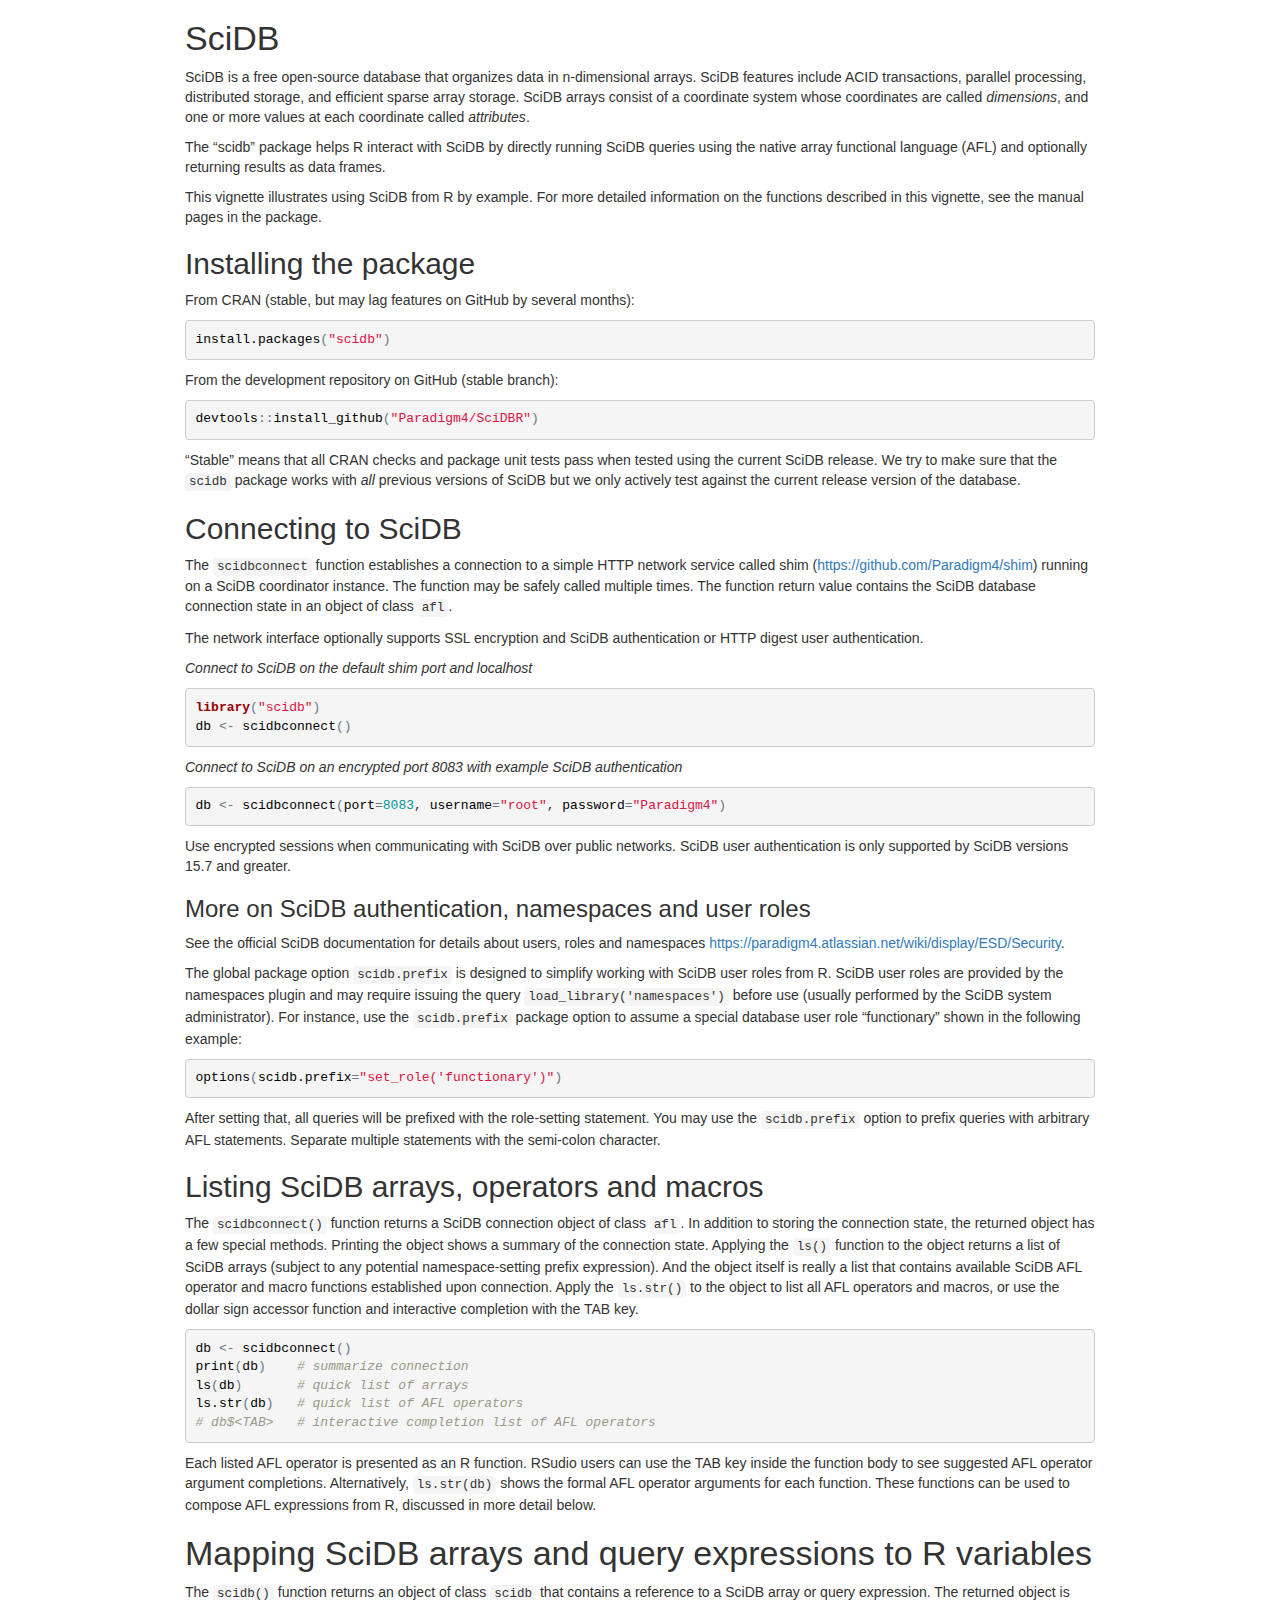
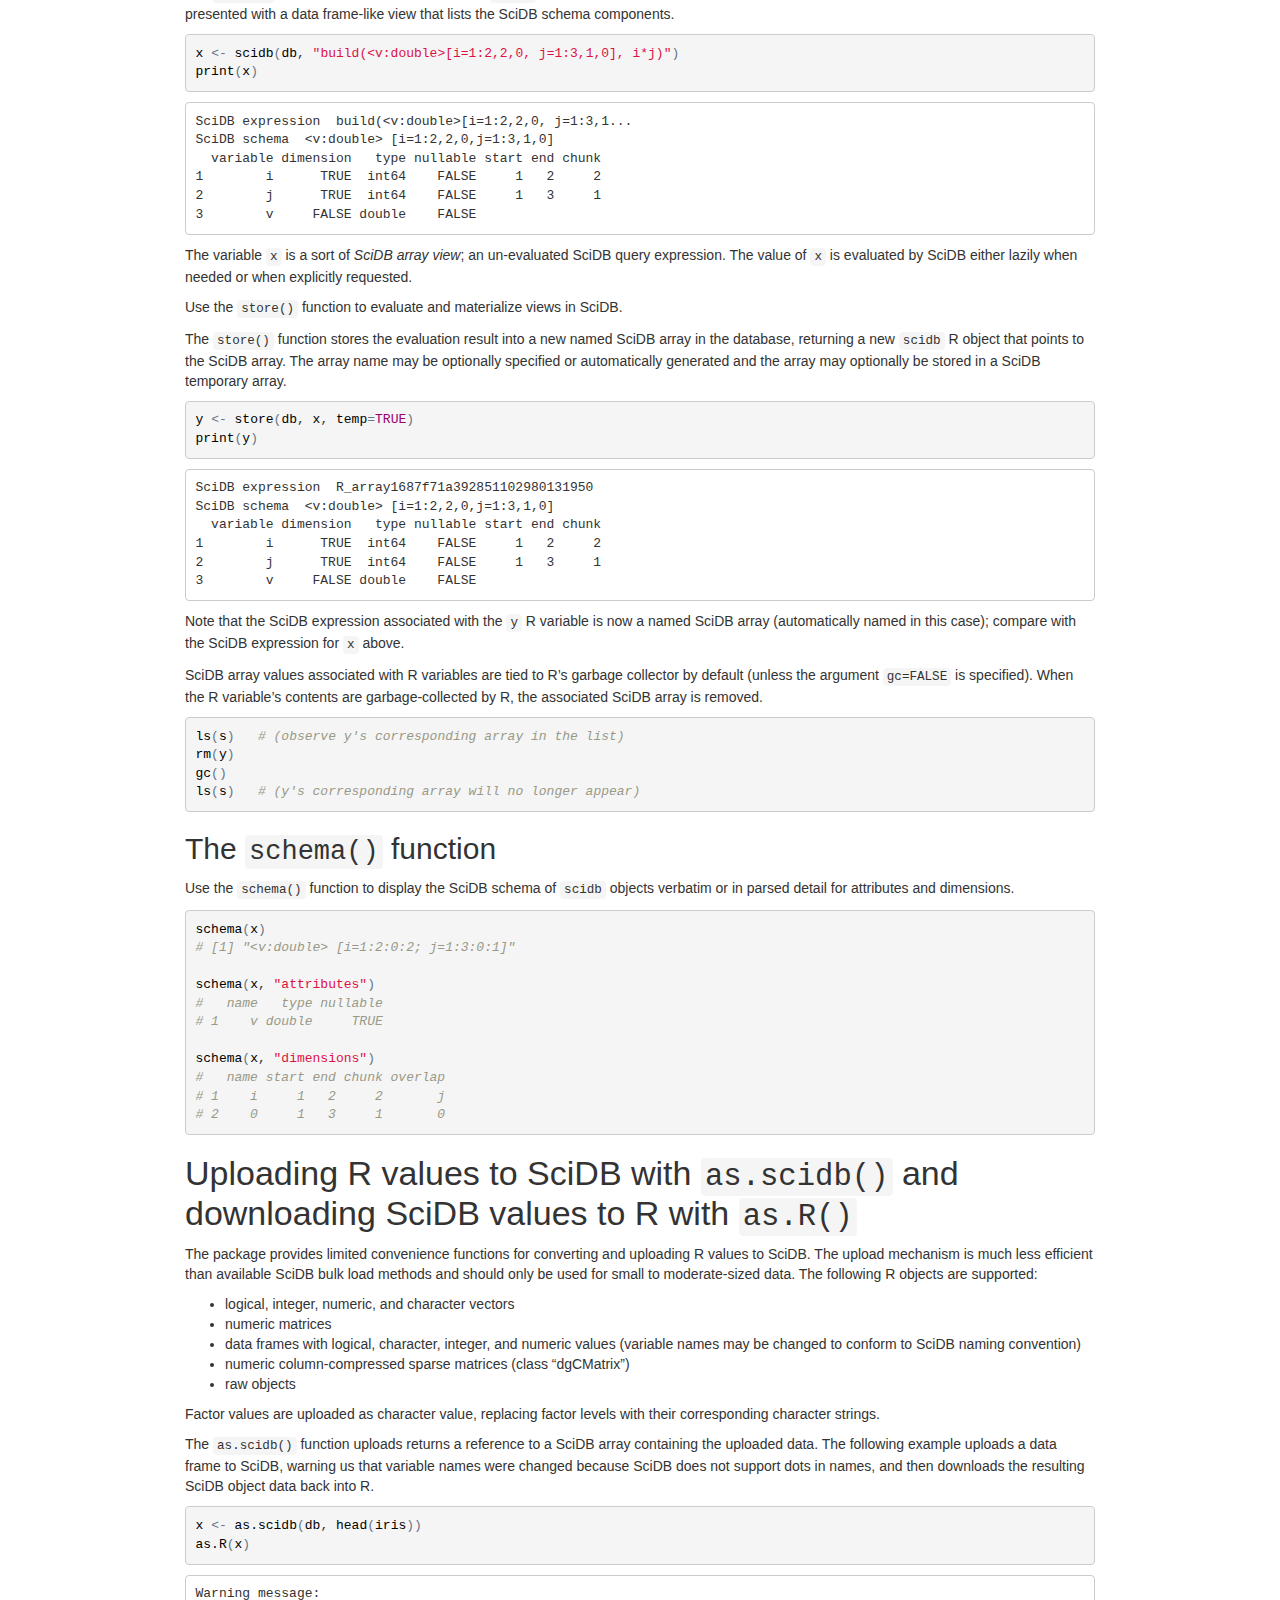
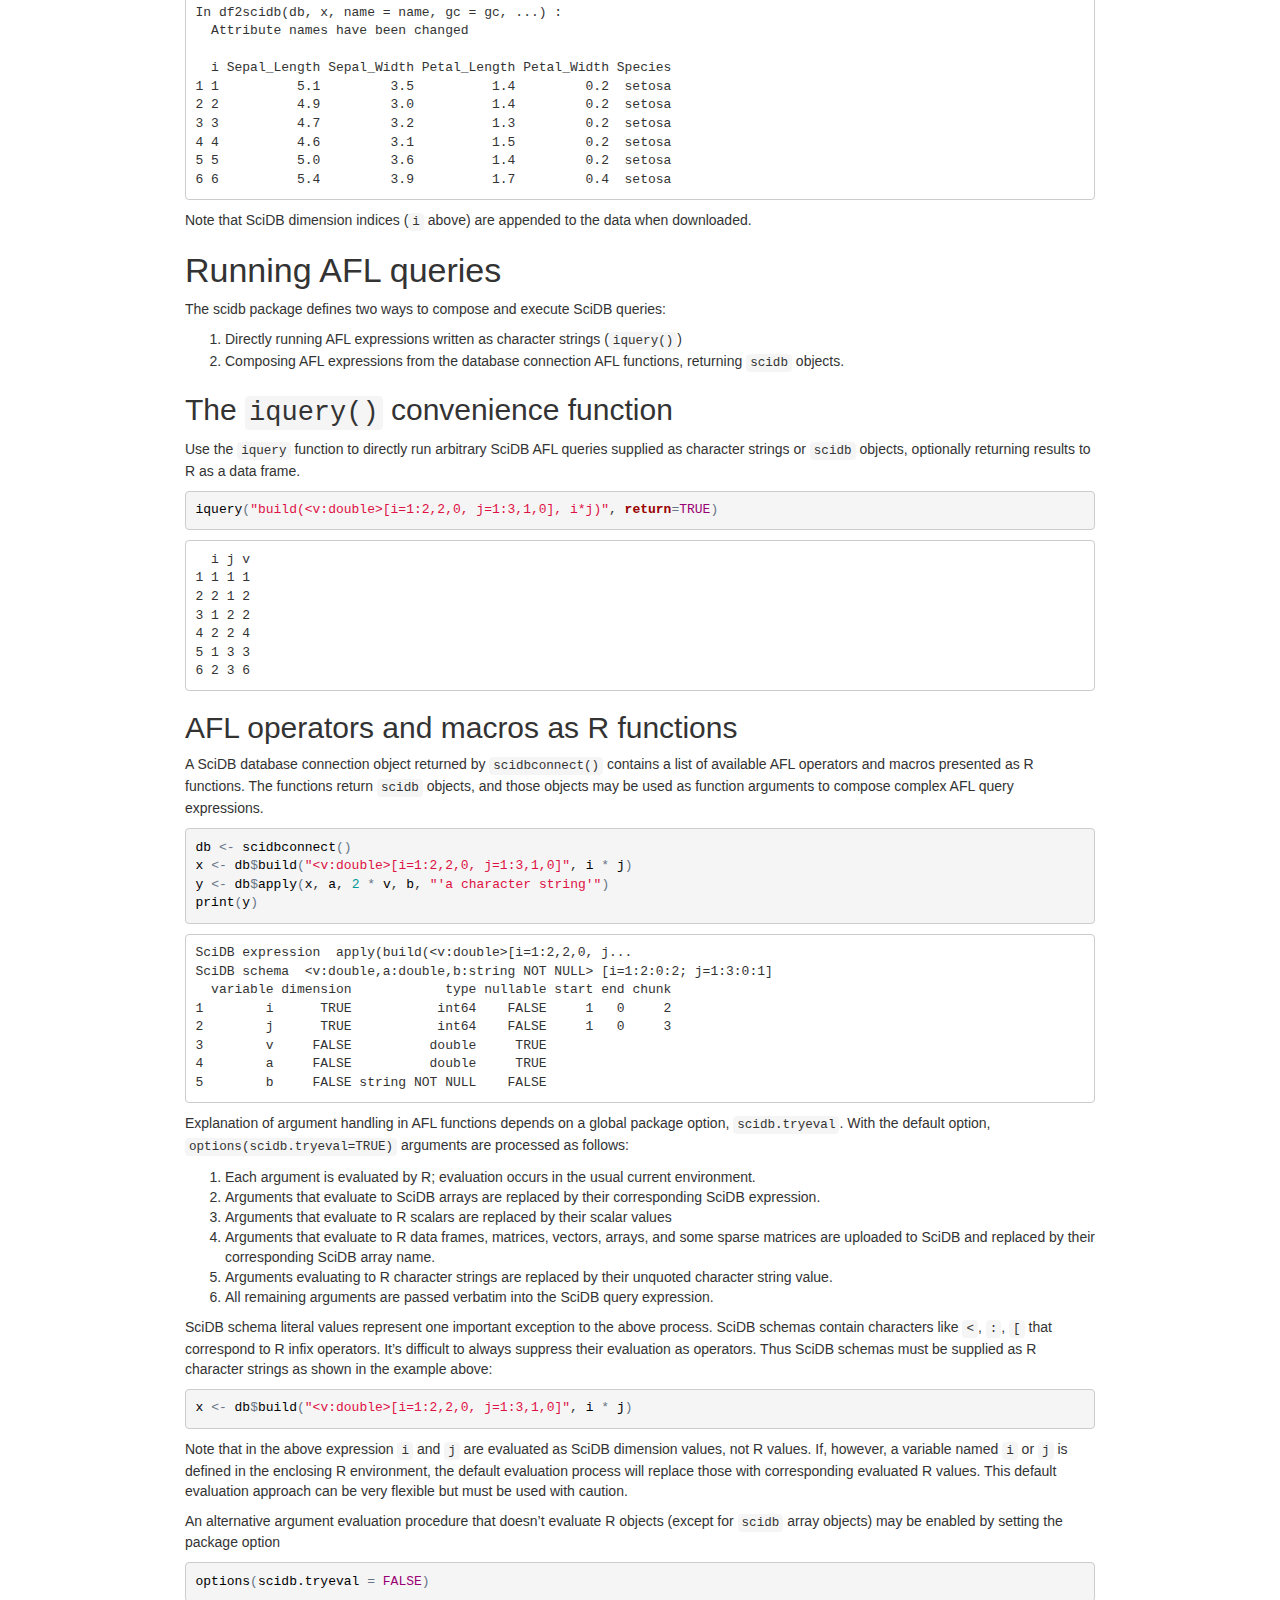
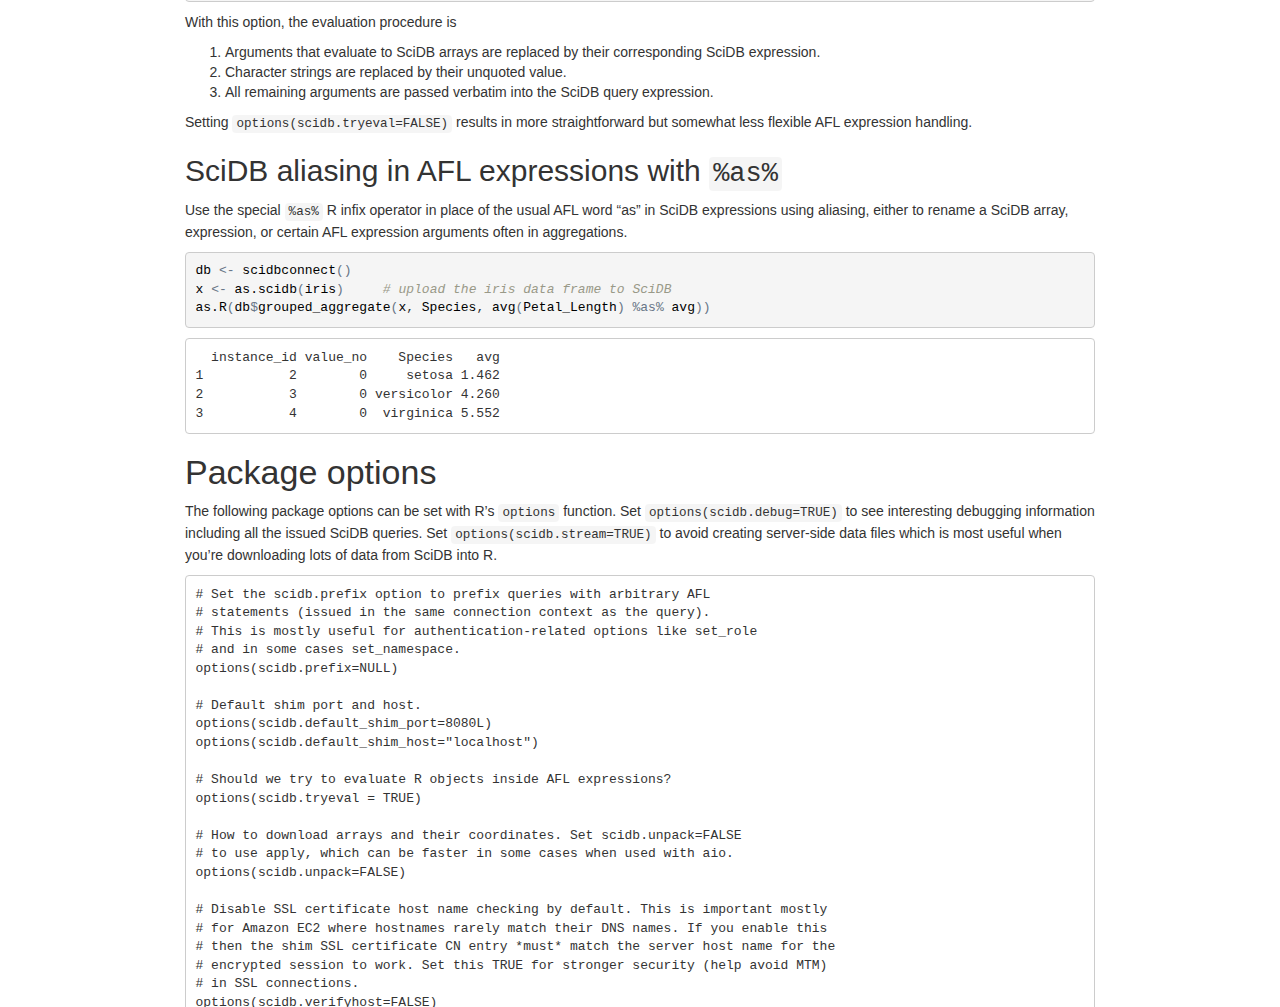
==== commit 51b21b28: "pages" ====
--- a/index.html
+++ b/index.html
@@ -7,51 +7,65 @@
 <meta charset="utf-8">
 <meta http-equiv="Content-Type" content="text/html; charset=utf-8" />
 <meta name="generator" content="pandoc" />
-<meta name="viewport" content="width=device-width, initial-scale=1">
-
-<meta name="author" content="B. W. Lewis, Copyright (C) 2016 by Paradigm4, Inc." />
-
-<meta name="date" content="2016-02-22" />
-
-<title>An R interface to SciDB</title>
-
-<script src="data:application/x-javascript,%2F%2A%21%20jQuery%20v1%2E11%2E3%20%7C%20%28c%29%202005%2C%202015%20jQuery%20Foundation%2C%20Inc%2E%20%7C%20jquery%2Eorg%2Flicense%20%2A%2F%0A%21function%28a%2Cb%29%7B%22object%22%3D%3Dtypeof%20module%26%26%22object%22%3D%3Dtypeof%20module%2Eexports%3Fmodule%2Eexports%3Da%2Edocument%3Fb%28a%2C%210%29%3Afunction%28a%29%7Bif%28%21a%2Edocument%29throw%20new%20Error%28%22jQuery%20requires%20a%20window%20with%20a%20document%22%29%3Breturn%20b%28a%29%7D%3Ab%28a%29%7D%28%22undefined%22%21%3Dtypeof%20window%3Fwindow%3Athis%2Cfunction%28a%2Cb%29%7Bvar%20c%3D%5B%5D%2Cd%3Dc%2Eslice%2Ce%3Dc%2Econcat%2Cf%3Dc%2Epush%2Cg%3Dc%2EindexOf%2Ch%3D%7B%7D%2Ci%3Dh%2EtoString%2Cj%3Dh%2EhasOwnProperty%2Ck%3D%7B%7D%2Cl%3D%221%2E11%2E3%22%2Cm%3Dfunction%28a%2Cb%29%7Breturn%20new%20m%2Efn%2Einit%28a%2Cb%29%7D%2Cn%3D%2F%5E%5B%5Cs%5CuFEFF%5CxA0%5D%2B%7C%5B%5Cs%5CuFEFF%5CxA0%5D%2B%24%2Fg%2Co%3D%2F%5E%2Dms%2D%2F%2Cp%3D%2F%2D%28%5B%5Cda%2Dz%5D%29%2Fgi%2Cq%3Dfunction%28a%2Cb%29%7Breturn%20b%2EtoUpperCase%28%29%7D%3Bm%2Efn%3Dm%2Eprototype%3D%7Bjquery%3Al%2Cconstructor%3Am%2Cselector%3A%22%22%2Clength%3A0%2CtoArray%3Afunction%28%29%7Breturn%20d%2Ecall%28this%29%7D%2Cget%3Afunction%28a%29%7Breturn%20null%21%3Da%3F0%3Ea%3Fthis%5Ba%2Bthis%2Elength%5D%3Athis%5Ba%5D%3Ad%2Ecall%28this%29%7D%2CpushStack%3Afunction%28a%29%7Bvar%20b%3Dm%2Emerge%28this%2Econstructor%28%29%2Ca%29%3Breturn%20b%2EprevObject%3Dthis%2Cb%2Econtext%3Dthis%2Econtext%2Cb%7D%2Ceach%3Afunction%28a%2Cb%29%7Breturn%20m%2Eeach%28this%2Ca%2Cb%29%7D%2Cmap%3Afunction%28a%29%7Breturn%20this%2EpushStack%28m%2Emap%28this%2Cfunction%28b%2Cc%29%7Breturn%20a%2Ecall%28b%2Cc%2Cb%29%7D%29%29%7D%2Cslice%3Afunction%28%29%7Breturn%20this%2EpushStack%28d%2Eapply%28this%2Carguments%29%29%7D%2Cfirst%3Afunction%28%29%7Breturn%20this%2Eeq%280%29%7D%2Clast%3Afunction%28%29%7Breturn%20this%2Eeq%28%2D1%29%7D%2Ceq%3Afunction%28a%29%7Bvar%20b%3Dthis%2Elength%2Cc%3D%2Ba%2B%280%3Ea%3Fb%3A0%29%3Breturn%20this%2EpushStack%28c%3E%3D0%26%26b%3Ec%3F%5Bthis%5Bc%5D%5D%3A%5B%5D%29%7D%2Cend%3Afunction%28%29%7Breturn%20this%2EprevObject%7C%7Cthis%2Econstructor%28null%29%7D%2Cpush%3Af%2Csort%3Ac%2Esort%2Csplice%3Ac%2Esplice%7D%2Cm%2Eextend%3Dm%2Efn%2Eextend%3Dfunction%28%29%7Bvar%20a%2Cb%2Cc%2Cd%2Ce%2Cf%2Cg%3Darguments%5B0%5D%7C%7C%7B%7D%2Ch%3D1%2Ci%3Darguments%2Elength%2Cj%3D%211%3Bfor%28%22boolean%22%3D%3Dtypeof%20g%26%26%28j%3Dg%2Cg%3Darguments%5Bh%5D%7C%7C%7B%7D%2Ch%2B%2B%29%2C%22object%22%3D%3Dtypeof%20g%7C%7Cm%2EisFunction%28g%29%7C%7C%28g%3D%7B%7D%29%2Ch%3D%3D%3Di%26%26%28g%3Dthis%2Ch%2D%2D%29%3Bi%3Eh%3Bh%2B%2B%29if%28null%21%3D%28e%3Darguments%5Bh%5D%29%29for%28d%20in%20e%29a%3Dg%5Bd%5D%2Cc%3De%5Bd%5D%2Cg%21%3D%3Dc%26%26%28j%26%26c%26%26%28m%2EisPlainObject%28c%29%7C%7C%28b%3Dm%2EisArray%28c%29%29%29%3F%28b%3F%28b%3D%211%2Cf%3Da%26%26m%2EisArray%28a%29%3Fa%3A%5B%5D%29%3Af%3Da%26%26m%2EisPlainObject%28a%29%3Fa%3A%7B%7D%2Cg%5Bd%5D%3Dm%2Eextend%28j%2Cf%2Cc%29%29%3Avoid%200%21%3D%3Dc%26%26%28g%5Bd%5D%3Dc%29%29%3Breturn%20g%7D%2Cm%2Eextend%28%7Bexpando%3A%22jQuery%22%2B%28l%2BMath%2Erandom%28%29%29%2Ereplace%28%2F%5CD%2Fg%2C%22%22%29%2CisReady%3A%210%2Cerror%3Afunction%28a%29%7Bthrow%20new%20Error%28a%29%7D%2Cnoop%3Afunction%28%29%7B%7D%2CisFunction%3Afunction%28a%29%7Breturn%22function%22%3D%3D%3Dm%2Etype%28a%29%7D%2CisArray%3AArray%2EisArray%7C%7Cfunction%28a%29%7Breturn%22array%22%3D%3D%3Dm%2Etype%28a%29%7D%2CisWindow%3Afunction%28a%29%7Breturn%20null%21%3Da%26%26a%3D%3Da%2Ewindow%7D%2CisNumeric%3Afunction%28a%29%7Breturn%21m%2EisArray%28a%29%26%26a%2DparseFloat%28a%29%2B1%3E%3D0%7D%2CisEmptyObject%3Afunction%28a%29%7Bvar%20b%3Bfor%28b%20in%20a%29return%211%3Breturn%210%7D%2CisPlainObject%3Afunction%28a%29%7Bvar%20b%3Bif%28%21a%7C%7C%22object%22%21%3D%3Dm%2Etype%28a%29%7C%7Ca%2EnodeType%7C%7Cm%2EisWindow%28a%29%29return%211%3Btry%7Bif%28a%2Econstructor%26%26%21j%2Ecall%28a%2C%22constructor%22%29%26%26%21j%2Ecall%28a%2Econstructor%2Eprototype%2C%22isPrototypeOf%22%29%29return%211%7Dcatch%28c%29%7Breturn%211%7Dif%28k%2EownLast%29for%28b%20in%20a%29return%20j%2Ecall%28a%2Cb%29%3Bfor%28b%20in%20a%29%3Breturn%20void%200%3D%3D%3Db%7C%7Cj%2Ecall%28a%2Cb%29%7D%2Ctype%3Afunction%28a%29%7Breturn%20null%3D%3Da%3Fa%2B%22%22%3A%22object%22%3D%3Dtypeof%20a%7C%7C%22function%22%3D%3Dtypeof%20a%3Fh%5Bi%2Ecall%28a%29%5D%7C%7C%22object%22%3Atypeof%20a%7D%2CglobalEval%3Afunction%28b%29%7Bb%26%26m%2Etrim%28b%29%26%26%28a%2EexecScript%7C%7Cfunction%28b%29%7Ba%2Eeval%2Ecall%28a%2Cb%29%7D%29%28b%29%7D%2CcamelCase%3Afunction%28a%29%7Breturn%20a%2Ereplace%28o%2C%22ms%2D%22%29%2Ereplace%28p%2Cq%29%7D%2CnodeName%3Afunction%28a%2Cb%29%7Breturn%20a%2EnodeName%26%26a%2EnodeName%2EtoLowerCase%28%29%3D%3D%3Db%2EtoLowerCase%28%29%7D%2Ceach%3Afunction%28a%2Cb%2Cc%29%7Bvar%20d%2Ce%3D0%2Cf%3Da%2Elength%2Cg%3Dr%28a%29%3Bif%28c%29%7Bif%28g%29%7Bfor%28%3Bf%3Ee%3Be%2B%2B%29if%28d%3Db%2Eapply%28a%5Be%5D%2Cc%29%2Cd%3D%3D%3D%211%29break%7Delse%20for%28e%20in%20a%29if%28d%3Db%2Eapply%28a%5Be%5D%2Cc%29%2Cd%3D%3D%3D%211%29break%7Delse%20if%28g%29%7Bfor%28%3Bf%3Ee%3Be%2B%2B%29if%28d%3Db%2Ecall%28a%5Be%5D%2Ce%2Ca%5Be%5D%29%2Cd%3D%3D%3D%211%29break%7Delse%20for%28e%20in%20a%29if%28d%3Db%2Ecall%28a%5Be%5D%2Ce%2Ca%5Be%5D%29%2Cd%3D%3D%3D%211%29break%3Breturn%20a%7D%2Ctrim%3Afunction%28a%29%7Breturn%20null%3D%3Da%3F%22%22%3A%28a%2B%22%22%29%2Ereplace%28n%2C%22%22%29%7D%2CmakeArray%3Afunction%28a%2Cb%29%7Bvar%20c%3Db%7C%7C%5B%5D%3Breturn%20null%21%3Da%26%26%28r%28Object%28a%29%29%3Fm%2Emerge%28c%2C%22string%22%3D%3Dtypeof%20a%3F%5Ba%5D%3Aa%29%3Af%2Ecall%28c%2Ca%29%29%2Cc%7D%2CinArray%3Afunction%28a%2Cb%2Cc%29%7Bvar%20d%3Bif%28b%29%7Bif%28g%29return%20g%2Ecall%28b%2Ca%2Cc%29%3Bfor%28d%3Db%2Elength%2Cc%3Dc%3F0%3Ec%3FMath%2Emax%280%2Cd%2Bc%29%3Ac%3A0%3Bd%3Ec%3Bc%2B%2B%29if%28c%20in%20b%26%26b%5Bc%5D%3D%3D%3Da%29return%20c%7Dreturn%2D1%7D%2Cmerge%3Afunction%28a%2Cb%29%7Bvar%20c%3D%2Bb%2Elength%2Cd%3D0%2Ce%3Da%2Elength%3Bwhile%28c%3Ed%29a%5Be%2B%2B%5D%3Db%5Bd%2B%2B%5D%3Bif%28c%21%3D%3Dc%29while%28void%200%21%3D%3Db%5Bd%5D%29a%5Be%2B%2B%5D%3Db%5Bd%2B%2B%5D%3Breturn%20a%2Elength%3De%2Ca%7D%2Cgrep%3Afunction%28a%2Cb%2Cc%29%7Bfor%28var%20d%2Ce%3D%5B%5D%2Cf%3D0%2Cg%3Da%2Elength%2Ch%3D%21c%3Bg%3Ef%3Bf%2B%2B%29d%3D%21b%28a%5Bf%5D%2Cf%29%2Cd%21%3D%3Dh%26%26e%2Epush%28a%5Bf%5D%29%3Breturn%20e%7D%2Cmap%3Afunction%28a%2Cb%2Cc%29%7Bvar%20d%2Cf%3D0%2Cg%3Da%2Elength%2Ch%3Dr%28a%29%2Ci%3D%5B%5D%3Bif%28h%29for%28%3Bg%3Ef%3Bf%2B%2B%29d%3Db%28a%5Bf%5D%2Cf%2Cc%29%2Cnull%21%3Dd%26%26i%2Epush%28d%29%3Belse%20for%28f%20in%20a%29d%3Db%28a%5Bf%5D%2Cf%2Cc%29%2Cnull%21%3Dd%26%26i%2Epush%28d%29%3Breturn%20e%2Eapply%28%5B%5D%2Ci%29%7D%2Cguid%3A1%2Cproxy%3Afunction%28a%2Cb%29%7Bvar%20c%2Ce%2Cf%3Breturn%22string%22%3D%3Dtypeof%20b%26%26%28f%3Da%5Bb%5D%2Cb%3Da%2Ca%3Df%29%2Cm%2EisFunction%28a%29%3F%28c%3Dd%2Ecall%28arguments%2C2%29%2Ce%3Dfunction%28%29%7Breturn%20a%2Eapply%28b%7C%7Cthis%2Cc%2Econcat%28d%2Ecall%28arguments%29%29%29%7D%2Ce%2Eguid%3Da%2Eguid%3Da%2Eguid%7C%7Cm%2Eguid%2B%2B%2Ce%29%3Avoid%200%7D%2Cnow%3Afunction%28%29%7Breturn%2Bnew%20Date%7D%2Csupport%3Ak%7D%29%2Cm%2Eeach%28%22Boolean%20Number%20String%20Function%20Array%20Date%20RegExp%20Object%20Error%22%2Esplit%28%22%20%22%29%2Cfunction%28a%2Cb%29%7Bh%5B%22%5Bobject%20%22%2Bb%2B%22%5D%22%5D%3Db%2EtoLowerCase%28%29%7D%29%3Bfunction%20r%28a%29%7Bvar%20b%3D%22length%22in%20a%26%26a%2Elength%2Cc%3Dm%2Etype%28a%29%3Breturn%22function%22%3D%3D%3Dc%7C%7Cm%2EisWindow%28a%29%3F%211%3A1%3D%3D%3Da%2EnodeType%26%26b%3F%210%3A%22array%22%3D%3D%3Dc%7C%7C0%3D%3D%3Db%7C%7C%22number%22%3D%3Dtypeof%20b%26%26b%3E0%26%26b%2D1%20in%20a%7Dvar%20s%3Dfunction%28a%29%7Bvar%20b%2Cc%2Cd%2Ce%2Cf%2Cg%2Ch%2Ci%2Cj%2Ck%2Cl%2Cm%2Cn%2Co%2Cp%2Cq%2Cr%2Cs%2Ct%2Cu%3D%22sizzle%22%2B1%2Anew%20Date%2Cv%3Da%2Edocument%2Cw%3D0%2Cx%3D0%2Cy%3Dha%28%29%2Cz%3Dha%28%29%2CA%3Dha%28%29%2CB%3Dfunction%28a%2Cb%29%7Breturn%20a%3D%3D%3Db%26%26%28l%3D%210%29%2C0%7D%2CC%3D1%3C%3C31%2CD%3D%7B%7D%2EhasOwnProperty%2CE%3D%5B%5D%2CF%3DE%2Epop%2CG%3DE%2Epush%2CH%3DE%2Epush%2CI%3DE%2Eslice%2CJ%3Dfunction%28a%2Cb%29%7Bfor%28var%20c%3D0%2Cd%3Da%2Elength%3Bd%3Ec%3Bc%2B%2B%29if%28a%5Bc%5D%3D%3D%3Db%29return%20c%3Breturn%2D1%7D%2CK%3D%22checked%7Cselected%7Casync%7Cautofocus%7Cautoplay%7Ccontrols%7Cdefer%7Cdisabled%7Chidden%7Cismap%7Cloop%7Cmultiple%7Copen%7Creadonly%7Crequired%7Cscoped%22%2CL%3D%22%5B%5C%5Cx20%5C%5Ct%5C%5Cr%5C%5Cn%5C%5Cf%5D%22%2CM%3D%22%28%3F%3A%5C%5C%5C%5C%2E%7C%5B%5C%5Cw%2D%5D%7C%5B%5E%5C%5Cx00%2D%5C%5Cxa0%5D%29%2B%22%2CN%3DM%2Ereplace%28%22w%22%2C%22w%23%22%29%2CO%3D%22%5C%5C%5B%22%2BL%2B%22%2A%28%22%2BM%2B%22%29%28%3F%3A%22%2BL%2B%22%2A%28%5B%2A%5E%24%7C%21%7E%5D%3F%3D%29%22%2BL%2B%22%2A%28%3F%3A%27%28%28%3F%3A%5C%5C%5C%5C%2E%7C%5B%5E%5C%5C%5C%5C%27%5D%29%2A%29%27%7C%5C%22%28%28%3F%3A%5C%5C%5C%5C%2E%7C%5B%5E%5C%5C%5C%5C%5C%22%5D%29%2A%29%5C%22%7C%28%22%2BN%2B%22%29%29%7C%29%22%2BL%2B%22%2A%5C%5C%5D%22%2CP%3D%22%3A%28%22%2BM%2B%22%29%28%3F%3A%5C%5C%28%28%28%27%28%28%3F%3A%5C%5C%5C%5C%2E%7C%5B%5E%5C%5C%5C%5C%27%5D%29%2A%29%27%7C%5C%22%28%28%3F%3A%5C%5C%5C%5C%2E%7C%5B%5E%5C%5C%5C%5C%5C%22%5D%29%2A%29%5C%22%29%7C%28%28%3F%3A%5C%5C%5C%5C%2E%7C%5B%5E%5C%5C%5C%5C%28%29%5B%5C%5C%5D%5D%7C%22%2BO%2B%22%29%2A%29%7C%2E%2A%29%5C%5C%29%7C%29%22%2CQ%3Dnew%20RegExp%28L%2B%22%2B%22%2C%22g%22%29%2CR%3Dnew%20RegExp%28%22%5E%22%2BL%2B%22%2B%7C%28%28%3F%3A%5E%7C%5B%5E%5C%5C%5C%5C%5D%29%28%3F%3A%5C%5C%5C%5C%2E%29%2A%29%22%2BL%2B%22%2B%24%22%2C%22g%22%29%2CS%3Dnew%20RegExp%28%22%5E%22%2BL%2B%22%2A%2C%22%2BL%2B%22%2A%22%29%2CT%3Dnew%20RegExp%28%22%5E%22%2BL%2B%22%2A%28%5B%3E%2B%7E%5D%7C%22%2BL%2B%22%29%22%2BL%2B%22%2A%22%29%2CU%3Dnew%20RegExp%28%22%3D%22%2BL%2B%22%2A%28%5B%5E%5C%5C%5D%27%5C%22%5D%2A%3F%29%22%2BL%2B%22%2A%5C%5C%5D%22%2C%22g%22%29%2CV%3Dnew%20RegExp%28P%29%2CW%3Dnew%20RegExp%28%22%5E%22%2BN%2B%22%24%22%29%2CX%3D%7BID%3Anew%20RegExp%28%22%5E%23%28%22%2BM%2B%22%29%22%29%2CCLASS%3Anew%20RegExp%28%22%5E%5C%5C%2E%28%22%2BM%2B%22%29%22%29%2CTAG%3Anew%20RegExp%28%22%5E%28%22%2BM%2Ereplace%28%22w%22%2C%22w%2A%22%29%2B%22%29%22%29%2CATTR%3Anew%20RegExp%28%22%5E%22%2BO%29%2CPSEUDO%3Anew%20RegExp%28%22%5E%22%2BP%29%2CCHILD%3Anew%20RegExp%28%22%5E%3A%28only%7Cfirst%7Clast%7Cnth%7Cnth%2Dlast%29%2D%28child%7Cof%2Dtype%29%28%3F%3A%5C%5C%28%22%2BL%2B%22%2A%28even%7Codd%7C%28%28%5B%2B%2D%5D%7C%29%28%5C%5Cd%2A%29n%7C%29%22%2BL%2B%22%2A%28%3F%3A%28%5B%2B%2D%5D%7C%29%22%2BL%2B%22%2A%28%5C%5Cd%2B%29%7C%29%29%22%2BL%2B%22%2A%5C%5C%29%7C%29%22%2C%22i%22%29%2Cbool%3Anew%20RegExp%28%22%5E%28%3F%3A%22%2BK%2B%22%29%24%22%2C%22i%22%29%2CneedsContext%3Anew%20RegExp%28%22%5E%22%2BL%2B%22%2A%5B%3E%2B%7E%5D%7C%3A%28even%7Codd%7Ceq%7Cgt%7Clt%7Cnth%7Cfirst%7Clast%29%28%3F%3A%5C%5C%28%22%2BL%2B%22%2A%28%28%3F%3A%2D%5C%5Cd%29%3F%5C%5Cd%2A%29%22%2BL%2B%22%2A%5C%5C%29%7C%29%28%3F%3D%5B%5E%2D%5D%7C%24%29%22%2C%22i%22%29%7D%2CY%3D%2F%5E%28%3F%3Ainput%7Cselect%7Ctextarea%7Cbutton%29%24%2Fi%2CZ%3D%2F%5Eh%5Cd%24%2Fi%2C%24%3D%2F%5E%5B%5E%7B%5D%2B%5C%7B%5Cs%2A%5C%5Bnative%20%5Cw%2F%2C%5F%3D%2F%5E%28%3F%3A%23%28%5B%5Cw%2D%5D%2B%29%7C%28%5Cw%2B%29%7C%5C%2E%28%5B%5Cw%2D%5D%2B%29%29%24%2F%2Caa%3D%2F%5B%2B%7E%5D%2F%2Cba%3D%2F%27%7C%5C%5C%2Fg%2Cca%3Dnew%20RegExp%28%22%5C%5C%5C%5C%28%5B%5C%5Cda%2Df%5D%7B1%2C6%7D%22%2BL%2B%22%3F%7C%28%22%2BL%2B%22%29%7C%2E%29%22%2C%22ig%22%29%2Cda%3Dfunction%28a%2Cb%2Cc%29%7Bvar%20d%3D%220x%22%2Bb%2D65536%3Breturn%20d%21%3D%3Dd%7C%7Cc%3Fb%3A0%3Ed%3FString%2EfromCharCode%28d%2B65536%29%3AString%2EfromCharCode%28d%3E%3E10%7C55296%2C1023%26d%7C56320%29%7D%2Cea%3Dfunction%28%29%7Bm%28%29%7D%3Btry%7BH%2Eapply%28E%3DI%2Ecall%28v%2EchildNodes%29%2Cv%2EchildNodes%29%2CE%5Bv%2EchildNodes%2Elength%5D%2EnodeType%7Dcatch%28fa%29%7BH%3D%7Bapply%3AE%2Elength%3Ffunction%28a%2Cb%29%7BG%2Eapply%28a%2CI%2Ecall%28b%29%29%7D%3Afunction%28a%2Cb%29%7Bvar%20c%3Da%2Elength%2Cd%3D0%3Bwhile%28a%5Bc%2B%2B%5D%3Db%5Bd%2B%2B%5D%29%3Ba%2Elength%3Dc%2D1%7D%7D%7Dfunction%20ga%28a%2Cb%2Cd%2Ce%29%7Bvar%20f%2Ch%2Cj%2Ck%2Cl%2Co%2Cr%2Cs%2Cw%2Cx%3Bif%28%28b%3Fb%2EownerDocument%7C%7Cb%3Av%29%21%3D%3Dn%26%26m%28b%29%2Cb%3Db%7C%7Cn%2Cd%3Dd%7C%7C%5B%5D%2Ck%3Db%2EnodeType%2C%22string%22%21%3Dtypeof%20a%7C%7C%21a%7C%7C1%21%3D%3Dk%26%269%21%3D%3Dk%26%2611%21%3D%3Dk%29return%20d%3Bif%28%21e%26%26p%29%7Bif%2811%21%3D%3Dk%26%26%28f%3D%5F%2Eexec%28a%29%29%29if%28j%3Df%5B1%5D%29%7Bif%289%3D%3D%3Dk%29%7Bif%28h%3Db%2EgetElementById%28j%29%2C%21h%7C%7C%21h%2EparentNode%29return%20d%3Bif%28h%2Eid%3D%3D%3Dj%29return%20d%2Epush%28h%29%2Cd%7Delse%20if%28b%2EownerDocument%26%26%28h%3Db%2EownerDocument%2EgetElementById%28j%29%29%26%26t%28b%2Ch%29%26%26h%2Eid%3D%3D%3Dj%29return%20d%2Epush%28h%29%2Cd%7Delse%7Bif%28f%5B2%5D%29return%20H%2Eapply%28d%2Cb%2EgetElementsByTagName%28a%29%29%2Cd%3Bif%28%28j%3Df%5B3%5D%29%26%26c%2EgetElementsByClassName%29return%20H%2Eapply%28d%2Cb%2EgetElementsByClassName%28j%29%29%2Cd%7Dif%28c%2Eqsa%26%26%28%21q%7C%7C%21q%2Etest%28a%29%29%29%7Bif%28s%3Dr%3Du%2Cw%3Db%2Cx%3D1%21%3D%3Dk%26%26a%2C1%3D%3D%3Dk%26%26%22object%22%21%3D%3Db%2EnodeName%2EtoLowerCase%28%29%29%7Bo%3Dg%28a%29%2C%28r%3Db%2EgetAttribute%28%22id%22%29%29%3Fs%3Dr%2Ereplace%28ba%2C%22%5C%5C%24%26%22%29%3Ab%2EsetAttribute%28%22id%22%2Cs%29%2Cs%3D%22%5Bid%3D%27%22%2Bs%2B%22%27%5D%20%22%2Cl%3Do%2Elength%3Bwhile%28l%2D%2D%29o%5Bl%5D%3Ds%2Bra%28o%5Bl%5D%29%3Bw%3Daa%2Etest%28a%29%26%26pa%28b%2EparentNode%29%7C%7Cb%2Cx%3Do%2Ejoin%28%22%2C%22%29%7Dif%28x%29try%7Breturn%20H%2Eapply%28d%2Cw%2EquerySelectorAll%28x%29%29%2Cd%7Dcatch%28y%29%7B%7Dfinally%7Br%7C%7Cb%2EremoveAttribute%28%22id%22%29%7D%7D%7Dreturn%20i%28a%2Ereplace%28R%2C%22%241%22%29%2Cb%2Cd%2Ce%29%7Dfunction%20ha%28%29%7Bvar%20a%3D%5B%5D%3Bfunction%20b%28c%2Ce%29%7Breturn%20a%2Epush%28c%2B%22%20%22%29%3Ed%2EcacheLength%26%26delete%20b%5Ba%2Eshift%28%29%5D%2Cb%5Bc%2B%22%20%22%5D%3De%7Dreturn%20b%7Dfunction%20ia%28a%29%7Breturn%20a%5Bu%5D%3D%210%2Ca%7Dfunction%20ja%28a%29%7Bvar%20b%3Dn%2EcreateElement%28%22div%22%29%3Btry%7Breturn%21%21a%28b%29%7Dcatch%28c%29%7Breturn%211%7Dfinally%7Bb%2EparentNode%26%26b%2EparentNode%2EremoveChild%28b%29%2Cb%3Dnull%7D%7Dfunction%20ka%28a%2Cb%29%7Bvar%20c%3Da%2Esplit%28%22%7C%22%29%2Ce%3Da%2Elength%3Bwhile%28e%2D%2D%29d%2EattrHandle%5Bc%5Be%5D%5D%3Db%7Dfunction%20la%28a%2Cb%29%7Bvar%20c%3Db%26%26a%2Cd%3Dc%26%261%3D%3D%3Da%2EnodeType%26%261%3D%3D%3Db%2EnodeType%26%26%28%7Eb%2EsourceIndex%7C%7CC%29%2D%28%7Ea%2EsourceIndex%7C%7CC%29%3Bif%28d%29return%20d%3Bif%28c%29while%28c%3Dc%2EnextSibling%29if%28c%3D%3D%3Db%29return%2D1%3Breturn%20a%3F1%3A%2D1%7Dfunction%20ma%28a%29%7Breturn%20function%28b%29%7Bvar%20c%3Db%2EnodeName%2EtoLowerCase%28%29%3Breturn%22input%22%3D%3D%3Dc%26%26b%2Etype%3D%3D%3Da%7D%7Dfunction%20na%28a%29%7Breturn%20function%28b%29%7Bvar%20c%3Db%2EnodeName%2EtoLowerCase%28%29%3Breturn%28%22input%22%3D%3D%3Dc%7C%7C%22button%22%3D%3D%3Dc%29%26%26b%2Etype%3D%3D%3Da%7D%7Dfunction%20oa%28a%29%7Breturn%20ia%28function%28b%29%7Breturn%20b%3D%2Bb%2Cia%28function%28c%2Cd%29%7Bvar%20e%2Cf%3Da%28%5B%5D%2Cc%2Elength%2Cb%29%2Cg%3Df%2Elength%3Bwhile%28g%2D%2D%29c%5Be%3Df%5Bg%5D%5D%26%26%28c%5Be%5D%3D%21%28d%5Be%5D%3Dc%5Be%5D%29%29%7D%29%7D%29%7Dfunction%20pa%28a%29%7Breturn%20a%26%26%22undefined%22%21%3Dtypeof%20a%2EgetElementsByTagName%26%26a%7Dc%3Dga%2Esupport%3D%7B%7D%2Cf%3Dga%2EisXML%3Dfunction%28a%29%7Bvar%20b%3Da%26%26%28a%2EownerDocument%7C%7Ca%29%2EdocumentElement%3Breturn%20b%3F%22HTML%22%21%3D%3Db%2EnodeName%3A%211%7D%2Cm%3Dga%2EsetDocument%3Dfunction%28a%29%7Bvar%20b%2Ce%2Cg%3Da%3Fa%2EownerDocument%7C%7Ca%3Av%3Breturn%20g%21%3D%3Dn%26%269%3D%3D%3Dg%2EnodeType%26%26g%2EdocumentElement%3F%28n%3Dg%2Co%3Dg%2EdocumentElement%2Ce%3Dg%2EdefaultView%2Ce%26%26e%21%3D%3De%2Etop%26%26%28e%2EaddEventListener%3Fe%2EaddEventListener%28%22unload%22%2Cea%2C%211%29%3Ae%2EattachEvent%26%26e%2EattachEvent%28%22onunload%22%2Cea%29%29%2Cp%3D%21f%28g%29%2Cc%2Eattributes%3Dja%28function%28a%29%7Breturn%20a%2EclassName%3D%22i%22%2C%21a%2EgetAttribute%28%22className%22%29%7D%29%2Cc%2EgetElementsByTagName%3Dja%28function%28a%29%7Breturn%20a%2EappendChild%28g%2EcreateComment%28%22%22%29%29%2C%21a%2EgetElementsByTagName%28%22%2A%22%29%2Elength%7D%29%2Cc%2EgetElementsByClassName%3D%24%2Etest%28g%2EgetElementsByClassName%29%2Cc%2EgetById%3Dja%28function%28a%29%7Breturn%20o%2EappendChild%28a%29%2Eid%3Du%2C%21g%2EgetElementsByName%7C%7C%21g%2EgetElementsByName%28u%29%2Elength%7D%29%2Cc%2EgetById%3F%28d%2Efind%2EID%3Dfunction%28a%2Cb%29%7Bif%28%22undefined%22%21%3Dtypeof%20b%2EgetElementById%26%26p%29%7Bvar%20c%3Db%2EgetElementById%28a%29%3Breturn%20c%26%26c%2EparentNode%3F%5Bc%5D%3A%5B%5D%7D%7D%2Cd%2Efilter%2EID%3Dfunction%28a%29%7Bvar%20b%3Da%2Ereplace%28ca%2Cda%29%3Breturn%20function%28a%29%7Breturn%20a%2EgetAttribute%28%22id%22%29%3D%3D%3Db%7D%7D%29%3A%28delete%20d%2Efind%2EID%2Cd%2Efilter%2EID%3Dfunction%28a%29%7Bvar%20b%3Da%2Ereplace%28ca%2Cda%29%3Breturn%20function%28a%29%7Bvar%20c%3D%22undefined%22%21%3Dtypeof%20a%2EgetAttributeNode%26%26a%2EgetAttributeNode%28%22id%22%29%3Breturn%20c%26%26c%2Evalue%3D%3D%3Db%7D%7D%29%2Cd%2Efind%2ETAG%3Dc%2EgetElementsByTagName%3Ffunction%28a%2Cb%29%7Breturn%22undefined%22%21%3Dtypeof%20b%2EgetElementsByTagName%3Fb%2EgetElementsByTagName%28a%29%3Ac%2Eqsa%3Fb%2EquerySelectorAll%28a%29%3Avoid%200%7D%3Afunction%28a%2Cb%29%7Bvar%20c%2Cd%3D%5B%5D%2Ce%3D0%2Cf%3Db%2EgetElementsByTagName%28a%29%3Bif%28%22%2A%22%3D%3D%3Da%29%7Bwhile%28c%3Df%5Be%2B%2B%5D%291%3D%3D%3Dc%2EnodeType%26%26d%2Epush%28c%29%3Breturn%20d%7Dreturn%20f%7D%2Cd%2Efind%2ECLASS%3Dc%2EgetElementsByClassName%26%26function%28a%2Cb%29%7Breturn%20p%3Fb%2EgetElementsByClassName%28a%29%3Avoid%200%7D%2Cr%3D%5B%5D%2Cq%3D%5B%5D%2C%28c%2Eqsa%3D%24%2Etest%28g%2EquerySelectorAll%29%29%26%26%28ja%28function%28a%29%7Bo%2EappendChild%28a%29%2EinnerHTML%3D%22%3Ca%20id%3D%27%22%2Bu%2B%22%27%3E%3C%2Fa%3E%3Cselect%20id%3D%27%22%2Bu%2B%22%2D%5Cf%5D%27%20msallowcapture%3D%27%27%3E%3Coption%20selected%3D%27%27%3E%3C%2Foption%3E%3C%2Fselect%3E%22%2Ca%2EquerySelectorAll%28%22%5Bmsallowcapture%5E%3D%27%27%5D%22%29%2Elength%26%26q%2Epush%28%22%5B%2A%5E%24%5D%3D%22%2BL%2B%22%2A%28%3F%3A%27%27%7C%5C%22%5C%22%29%22%29%2Ca%2EquerySelectorAll%28%22%5Bselected%5D%22%29%2Elength%7C%7Cq%2Epush%28%22%5C%5C%5B%22%2BL%2B%22%2A%28%3F%3Avalue%7C%22%2BK%2B%22%29%22%29%2Ca%2EquerySelectorAll%28%22%5Bid%7E%3D%22%2Bu%2B%22%2D%5D%22%29%2Elength%7C%7Cq%2Epush%28%22%7E%3D%22%29%2Ca%2EquerySelectorAll%28%22%3Achecked%22%29%2Elength%7C%7Cq%2Epush%28%22%3Achecked%22%29%2Ca%2EquerySelectorAll%28%22a%23%22%2Bu%2B%22%2B%2A%22%29%2Elength%7C%7Cq%2Epush%28%22%2E%23%2E%2B%5B%2B%7E%5D%22%29%7D%29%2Cja%28function%28a%29%7Bvar%20b%3Dg%2EcreateElement%28%22input%22%29%3Bb%2EsetAttribute%28%22type%22%2C%22hidden%22%29%2Ca%2EappendChild%28b%29%2EsetAttribute%28%22name%22%2C%22D%22%29%2Ca%2EquerySelectorAll%28%22%5Bname%3Dd%5D%22%29%2Elength%26%26q%2Epush%28%22name%22%2BL%2B%22%2A%5B%2A%5E%24%7C%21%7E%5D%3F%3D%22%29%2Ca%2EquerySelectorAll%28%22%3Aenabled%22%29%2Elength%7C%7Cq%2Epush%28%22%3Aenabled%22%2C%22%3Adisabled%22%29%2Ca%2EquerySelectorAll%28%22%2A%2C%3Ax%22%29%2Cq%2Epush%28%22%2C%2E%2A%3A%22%29%7D%29%29%2C%28c%2EmatchesSelector%3D%24%2Etest%28s%3Do%2Ematches%7C%7Co%2EwebkitMatchesSelector%7C%7Co%2EmozMatchesSelector%7C%7Co%2EoMatchesSelector%7C%7Co%2EmsMatchesSelector%29%29%26%26ja%28function%28a%29%7Bc%2EdisconnectedMatch%3Ds%2Ecall%28a%2C%22div%22%29%2Cs%2Ecall%28a%2C%22%5Bs%21%3D%27%27%5D%3Ax%22%29%2Cr%2Epush%28%22%21%3D%22%2CP%29%7D%29%2Cq%3Dq%2Elength%26%26new%20RegExp%28q%2Ejoin%28%22%7C%22%29%29%2Cr%3Dr%2Elength%26%26new%20RegExp%28r%2Ejoin%28%22%7C%22%29%29%2Cb%3D%24%2Etest%28o%2EcompareDocumentPosition%29%2Ct%3Db%7C%7C%24%2Etest%28o%2Econtains%29%3Ffunction%28a%2Cb%29%7Bvar%20c%3D9%3D%3D%3Da%2EnodeType%3Fa%2EdocumentElement%3Aa%2Cd%3Db%26%26b%2EparentNode%3Breturn%20a%3D%3D%3Dd%7C%7C%21%28%21d%7C%7C1%21%3D%3Dd%2EnodeType%7C%7C%21%28c%2Econtains%3Fc%2Econtains%28d%29%3Aa%2EcompareDocumentPosition%26%2616%26a%2EcompareDocumentPosition%28d%29%29%29%7D%3Afunction%28a%2Cb%29%7Bif%28b%29while%28b%3Db%2EparentNode%29if%28b%3D%3D%3Da%29return%210%3Breturn%211%7D%2CB%3Db%3Ffunction%28a%2Cb%29%7Bif%28a%3D%3D%3Db%29return%20l%3D%210%2C0%3Bvar%20d%3D%21a%2EcompareDocumentPosition%2D%21b%2EcompareDocumentPosition%3Breturn%20d%3Fd%3A%28d%3D%28a%2EownerDocument%7C%7Ca%29%3D%3D%3D%28b%2EownerDocument%7C%7Cb%29%3Fa%2EcompareDocumentPosition%28b%29%3A1%2C1%26d%7C%7C%21c%2EsortDetached%26%26b%2EcompareDocumentPosition%28a%29%3D%3D%3Dd%3Fa%3D%3D%3Dg%7C%7Ca%2EownerDocument%3D%3D%3Dv%26%26t%28v%2Ca%29%3F%2D1%3Ab%3D%3D%3Dg%7C%7Cb%2EownerDocument%3D%3D%3Dv%26%26t%28v%2Cb%29%3F1%3Ak%3FJ%28k%2Ca%29%2DJ%28k%2Cb%29%3A0%3A4%26d%3F%2D1%3A1%29%7D%3Afunction%28a%2Cb%29%7Bif%28a%3D%3D%3Db%29return%20l%3D%210%2C0%3Bvar%20c%2Cd%3D0%2Ce%3Da%2EparentNode%2Cf%3Db%2EparentNode%2Ch%3D%5Ba%5D%2Ci%3D%5Bb%5D%3Bif%28%21e%7C%7C%21f%29return%20a%3D%3D%3Dg%3F%2D1%3Ab%3D%3D%3Dg%3F1%3Ae%3F%2D1%3Af%3F1%3Ak%3FJ%28k%2Ca%29%2DJ%28k%2Cb%29%3A0%3Bif%28e%3D%3D%3Df%29return%20la%28a%2Cb%29%3Bc%3Da%3Bwhile%28c%3Dc%2EparentNode%29h%2Eunshift%28c%29%3Bc%3Db%3Bwhile%28c%3Dc%2EparentNode%29i%2Eunshift%28c%29%3Bwhile%28h%5Bd%5D%3D%3D%3Di%5Bd%5D%29d%2B%2B%3Breturn%20d%3Fla%28h%5Bd%5D%2Ci%5Bd%5D%29%3Ah%5Bd%5D%3D%3D%3Dv%3F%2D1%3Ai%5Bd%5D%3D%3D%3Dv%3F1%3A0%7D%2Cg%29%3An%7D%2Cga%2Ematches%3Dfunction%28a%2Cb%29%7Breturn%20ga%28a%2Cnull%2Cnull%2Cb%29%7D%2Cga%2EmatchesSelector%3Dfunction%28a%2Cb%29%7Bif%28%28a%2EownerDocument%7C%7Ca%29%21%3D%3Dn%26%26m%28a%29%2Cb%3Db%2Ereplace%28U%2C%22%3D%27%241%27%5D%22%29%2C%21%28%21c%2EmatchesSelector%7C%7C%21p%7C%7Cr%26%26r%2Etest%28b%29%7C%7Cq%26%26q%2Etest%28b%29%29%29try%7Bvar%20d%3Ds%2Ecall%28a%2Cb%29%3Bif%28d%7C%7Cc%2EdisconnectedMatch%7C%7Ca%2Edocument%26%2611%21%3D%3Da%2Edocument%2EnodeType%29return%20d%7Dcatch%28e%29%7B%7Dreturn%20ga%28b%2Cn%2Cnull%2C%5Ba%5D%29%2Elength%3E0%7D%2Cga%2Econtains%3Dfunction%28a%2Cb%29%7Breturn%28a%2EownerDocument%7C%7Ca%29%21%3D%3Dn%26%26m%28a%29%2Ct%28a%2Cb%29%7D%2Cga%2Eattr%3Dfunction%28a%2Cb%29%7B%28a%2EownerDocument%7C%7Ca%29%21%3D%3Dn%26%26m%28a%29%3Bvar%20e%3Dd%2EattrHandle%5Bb%2EtoLowerCase%28%29%5D%2Cf%3De%26%26D%2Ecall%28d%2EattrHandle%2Cb%2EtoLowerCase%28%29%29%3Fe%28a%2Cb%2C%21p%29%3Avoid%200%3Breturn%20void%200%21%3D%3Df%3Ff%3Ac%2Eattributes%7C%7C%21p%3Fa%2EgetAttribute%28b%29%3A%28f%3Da%2EgetAttributeNode%28b%29%29%26%26f%2Especified%3Ff%2Evalue%3Anull%7D%2Cga%2Eerror%3Dfunction%28a%29%7Bthrow%20new%20Error%28%22Syntax%20error%2C%20unrecognized%20expression%3A%20%22%2Ba%29%7D%2Cga%2EuniqueSort%3Dfunction%28a%29%7Bvar%20b%2Cd%3D%5B%5D%2Ce%3D0%2Cf%3D0%3Bif%28l%3D%21c%2EdetectDuplicates%2Ck%3D%21c%2EsortStable%26%26a%2Eslice%280%29%2Ca%2Esort%28B%29%2Cl%29%7Bwhile%28b%3Da%5Bf%2B%2B%5D%29b%3D%3D%3Da%5Bf%5D%26%26%28e%3Dd%2Epush%28f%29%29%3Bwhile%28e%2D%2D%29a%2Esplice%28d%5Be%5D%2C1%29%7Dreturn%20k%3Dnull%2Ca%7D%2Ce%3Dga%2EgetText%3Dfunction%28a%29%7Bvar%20b%2Cc%3D%22%22%2Cd%3D0%2Cf%3Da%2EnodeType%3Bif%28f%29%7Bif%281%3D%3D%3Df%7C%7C9%3D%3D%3Df%7C%7C11%3D%3D%3Df%29%7Bif%28%22string%22%3D%3Dtypeof%20a%2EtextContent%29return%20a%2EtextContent%3Bfor%28a%3Da%2EfirstChild%3Ba%3Ba%3Da%2EnextSibling%29c%2B%3De%28a%29%7Delse%20if%283%3D%3D%3Df%7C%7C4%3D%3D%3Df%29return%20a%2EnodeValue%7Delse%20while%28b%3Da%5Bd%2B%2B%5D%29c%2B%3De%28b%29%3Breturn%20c%7D%2Cd%3Dga%2Eselectors%3D%7BcacheLength%3A50%2CcreatePseudo%3Aia%2Cmatch%3AX%2CattrHandle%3A%7B%7D%2Cfind%3A%7B%7D%2Crelative%3A%7B%22%3E%22%3A%7Bdir%3A%22parentNode%22%2Cfirst%3A%210%7D%2C%22%20%22%3A%7Bdir%3A%22parentNode%22%7D%2C%22%2B%22%3A%7Bdir%3A%22previousSibling%22%2Cfirst%3A%210%7D%2C%22%7E%22%3A%7Bdir%3A%22previousSibling%22%7D%7D%2CpreFilter%3A%7BATTR%3Afunction%28a%29%7Breturn%20a%5B1%5D%3Da%5B1%5D%2Ereplace%28ca%2Cda%29%2Ca%5B3%5D%3D%28a%5B3%5D%7C%7Ca%5B4%5D%7C%7Ca%5B5%5D%7C%7C%22%22%29%2Ereplace%28ca%2Cda%29%2C%22%7E%3D%22%3D%3D%3Da%5B2%5D%26%26%28a%5B3%5D%3D%22%20%22%2Ba%5B3%5D%2B%22%20%22%29%2Ca%2Eslice%280%2C4%29%7D%2CCHILD%3Afunction%28a%29%7Breturn%20a%5B1%5D%3Da%5B1%5D%2EtoLowerCase%28%29%2C%22nth%22%3D%3D%3Da%5B1%5D%2Eslice%280%2C3%29%3F%28a%5B3%5D%7C%7Cga%2Eerror%28a%5B0%5D%29%2Ca%5B4%5D%3D%2B%28a%5B4%5D%3Fa%5B5%5D%2B%28a%5B6%5D%7C%7C1%29%3A2%2A%28%22even%22%3D%3D%3Da%5B3%5D%7C%7C%22odd%22%3D%3D%3Da%5B3%5D%29%29%2Ca%5B5%5D%3D%2B%28a%5B7%5D%2Ba%5B8%5D%7C%7C%22odd%22%3D%3D%3Da%5B3%5D%29%29%3Aa%5B3%5D%26%26ga%2Eerror%28a%5B0%5D%29%2Ca%7D%2CPSEUDO%3Afunction%28a%29%7Bvar%20b%2Cc%3D%21a%5B6%5D%26%26a%5B2%5D%3Breturn%20X%2ECHILD%2Etest%28a%5B0%5D%29%3Fnull%3A%28a%5B3%5D%3Fa%5B2%5D%3Da%5B4%5D%7C%7Ca%5B5%5D%7C%7C%22%22%3Ac%26%26V%2Etest%28c%29%26%26%28b%3Dg%28c%2C%210%29%29%26%26%28b%3Dc%2EindexOf%28%22%29%22%2Cc%2Elength%2Db%29%2Dc%2Elength%29%26%26%28a%5B0%5D%3Da%5B0%5D%2Eslice%280%2Cb%29%2Ca%5B2%5D%3Dc%2Eslice%280%2Cb%29%29%2Ca%2Eslice%280%2C3%29%29%7D%7D%2Cfilter%3A%7BTAG%3Afunction%28a%29%7Bvar%20b%3Da%2Ereplace%28ca%2Cda%29%2EtoLowerCase%28%29%3Breturn%22%2A%22%3D%3D%3Da%3Ffunction%28%29%7Breturn%210%7D%3Afunction%28a%29%7Breturn%20a%2EnodeName%26%26a%2EnodeName%2EtoLowerCase%28%29%3D%3D%3Db%7D%7D%2CCLASS%3Afunction%28a%29%7Bvar%20b%3Dy%5Ba%2B%22%20%22%5D%3Breturn%20b%7C%7C%28b%3Dnew%20RegExp%28%22%28%5E%7C%22%2BL%2B%22%29%22%2Ba%2B%22%28%22%2BL%2B%22%7C%24%29%22%29%29%26%26y%28a%2Cfunction%28a%29%7Breturn%20b%2Etest%28%22string%22%3D%3Dtypeof%20a%2EclassName%26%26a%2EclassName%7C%7C%22undefined%22%21%3Dtypeof%20a%2EgetAttribute%26%26a%2EgetAttribute%28%22class%22%29%7C%7C%22%22%29%7D%29%7D%2CATTR%3Afunction%28a%2Cb%2Cc%29%7Breturn%20function%28d%29%7Bvar%20e%3Dga%2Eattr%28d%2Ca%29%3Breturn%20null%3D%3De%3F%22%21%3D%22%3D%3D%3Db%3Ab%3F%28e%2B%3D%22%22%2C%22%3D%22%3D%3D%3Db%3Fe%3D%3D%3Dc%3A%22%21%3D%22%3D%3D%3Db%3Fe%21%3D%3Dc%3A%22%5E%3D%22%3D%3D%3Db%3Fc%26%260%3D%3D%3De%2EindexOf%28c%29%3A%22%2A%3D%22%3D%3D%3Db%3Fc%26%26e%2EindexOf%28c%29%3E%2D1%3A%22%24%3D%22%3D%3D%3Db%3Fc%26%26e%2Eslice%28%2Dc%2Elength%29%3D%3D%3Dc%3A%22%7E%3D%22%3D%3D%3Db%3F%28%22%20%22%2Be%2Ereplace%28Q%2C%22%20%22%29%2B%22%20%22%29%2EindexOf%28c%29%3E%2D1%3A%22%7C%3D%22%3D%3D%3Db%3Fe%3D%3D%3Dc%7C%7Ce%2Eslice%280%2Cc%2Elength%2B1%29%3D%3D%3Dc%2B%22%2D%22%3A%211%29%3A%210%7D%7D%2CCHILD%3Afunction%28a%2Cb%2Cc%2Cd%2Ce%29%7Bvar%20f%3D%22nth%22%21%3D%3Da%2Eslice%280%2C3%29%2Cg%3D%22last%22%21%3D%3Da%2Eslice%28%2D4%29%2Ch%3D%22of%2Dtype%22%3D%3D%3Db%3Breturn%201%3D%3D%3Dd%26%260%3D%3D%3De%3Ffunction%28a%29%7Breturn%21%21a%2EparentNode%7D%3Afunction%28b%2Cc%2Ci%29%7Bvar%20j%2Ck%2Cl%2Cm%2Cn%2Co%2Cp%3Df%21%3D%3Dg%3F%22nextSibling%22%3A%22previousSibling%22%2Cq%3Db%2EparentNode%2Cr%3Dh%26%26b%2EnodeName%2EtoLowerCase%28%29%2Cs%3D%21i%26%26%21h%3Bif%28q%29%7Bif%28f%29%7Bwhile%28p%29%7Bl%3Db%3Bwhile%28l%3Dl%5Bp%5D%29if%28h%3Fl%2EnodeName%2EtoLowerCase%28%29%3D%3D%3Dr%3A1%3D%3D%3Dl%2EnodeType%29return%211%3Bo%3Dp%3D%22only%22%3D%3D%3Da%26%26%21o%26%26%22nextSibling%22%7Dreturn%210%7Dif%28o%3D%5Bg%3Fq%2EfirstChild%3Aq%2ElastChild%5D%2Cg%26%26s%29%7Bk%3Dq%5Bu%5D%7C%7C%28q%5Bu%5D%3D%7B%7D%29%2Cj%3Dk%5Ba%5D%7C%7C%5B%5D%2Cn%3Dj%5B0%5D%3D%3D%3Dw%26%26j%5B1%5D%2Cm%3Dj%5B0%5D%3D%3D%3Dw%26%26j%5B2%5D%2Cl%3Dn%26%26q%2EchildNodes%5Bn%5D%3Bwhile%28l%3D%2B%2Bn%26%26l%26%26l%5Bp%5D%7C%7C%28m%3Dn%3D0%29%7C%7Co%2Epop%28%29%29if%281%3D%3D%3Dl%2EnodeType%26%26%2B%2Bm%26%26l%3D%3D%3Db%29%7Bk%5Ba%5D%3D%5Bw%2Cn%2Cm%5D%3Bbreak%7D%7Delse%20if%28s%26%26%28j%3D%28b%5Bu%5D%7C%7C%28b%5Bu%5D%3D%7B%7D%29%29%5Ba%5D%29%26%26j%5B0%5D%3D%3D%3Dw%29m%3Dj%5B1%5D%3Belse%20while%28l%3D%2B%2Bn%26%26l%26%26l%5Bp%5D%7C%7C%28m%3Dn%3D0%29%7C%7Co%2Epop%28%29%29if%28%28h%3Fl%2EnodeName%2EtoLowerCase%28%29%3D%3D%3Dr%3A1%3D%3D%3Dl%2EnodeType%29%26%26%2B%2Bm%26%26%28s%26%26%28%28l%5Bu%5D%7C%7C%28l%5Bu%5D%3D%7B%7D%29%29%5Ba%5D%3D%5Bw%2Cm%5D%29%2Cl%3D%3D%3Db%29%29break%3Breturn%20m%2D%3De%2Cm%3D%3D%3Dd%7C%7Cm%25d%3D%3D%3D0%26%26m%2Fd%3E%3D0%7D%7D%7D%2CPSEUDO%3Afunction%28a%2Cb%29%7Bvar%20c%2Ce%3Dd%2Epseudos%5Ba%5D%7C%7Cd%2EsetFilters%5Ba%2EtoLowerCase%28%29%5D%7C%7Cga%2Eerror%28%22unsupported%20pseudo%3A%20%22%2Ba%29%3Breturn%20e%5Bu%5D%3Fe%28b%29%3Ae%2Elength%3E1%3F%28c%3D%5Ba%2Ca%2C%22%22%2Cb%5D%2Cd%2EsetFilters%2EhasOwnProperty%28a%2EtoLowerCase%28%29%29%3Fia%28function%28a%2Cc%29%7Bvar%20d%2Cf%3De%28a%2Cb%29%2Cg%3Df%2Elength%3Bwhile%28g%2D%2D%29d%3DJ%28a%2Cf%5Bg%5D%29%2Ca%5Bd%5D%3D%21%28c%5Bd%5D%3Df%5Bg%5D%29%7D%29%3Afunction%28a%29%7Breturn%20e%28a%2C0%2Cc%29%7D%29%3Ae%7D%7D%2Cpseudos%3A%7Bnot%3Aia%28function%28a%29%7Bvar%20b%3D%5B%5D%2Cc%3D%5B%5D%2Cd%3Dh%28a%2Ereplace%28R%2C%22%241%22%29%29%3Breturn%20d%5Bu%5D%3Fia%28function%28a%2Cb%2Cc%2Ce%29%7Bvar%20f%2Cg%3Dd%28a%2Cnull%2Ce%2C%5B%5D%29%2Ch%3Da%2Elength%3Bwhile%28h%2D%2D%29%28f%3Dg%5Bh%5D%29%26%26%28a%5Bh%5D%3D%21%28b%5Bh%5D%3Df%29%29%7D%29%3Afunction%28a%2Ce%2Cf%29%7Breturn%20b%5B0%5D%3Da%2Cd%28b%2Cnull%2Cf%2Cc%29%2Cb%5B0%5D%3Dnull%2C%21c%2Epop%28%29%7D%7D%29%2Chas%3Aia%28function%28a%29%7Breturn%20function%28b%29%7Breturn%20ga%28a%2Cb%29%2Elength%3E0%7D%7D%29%2Ccontains%3Aia%28function%28a%29%7Breturn%20a%3Da%2Ereplace%28ca%2Cda%29%2Cfunction%28b%29%7Breturn%28b%2EtextContent%7C%7Cb%2EinnerText%7C%7Ce%28b%29%29%2EindexOf%28a%29%3E%2D1%7D%7D%29%2Clang%3Aia%28function%28a%29%7Breturn%20W%2Etest%28a%7C%7C%22%22%29%7C%7Cga%2Eerror%28%22unsupported%20lang%3A%20%22%2Ba%29%2Ca%3Da%2Ereplace%28ca%2Cda%29%2EtoLowerCase%28%29%2Cfunction%28b%29%7Bvar%20c%3Bdo%20if%28c%3Dp%3Fb%2Elang%3Ab%2EgetAttribute%28%22xml%3Alang%22%29%7C%7Cb%2EgetAttribute%28%22lang%22%29%29return%20c%3Dc%2EtoLowerCase%28%29%2Cc%3D%3D%3Da%7C%7C0%3D%3D%3Dc%2EindexOf%28a%2B%22%2D%22%29%3Bwhile%28%28b%3Db%2EparentNode%29%26%261%3D%3D%3Db%2EnodeType%29%3Breturn%211%7D%7D%29%2Ctarget%3Afunction%28b%29%7Bvar%20c%3Da%2Elocation%26%26a%2Elocation%2Ehash%3Breturn%20c%26%26c%2Eslice%281%29%3D%3D%3Db%2Eid%7D%2Croot%3Afunction%28a%29%7Breturn%20a%3D%3D%3Do%7D%2Cfocus%3Afunction%28a%29%7Breturn%20a%3D%3D%3Dn%2EactiveElement%26%26%28%21n%2EhasFocus%7C%7Cn%2EhasFocus%28%29%29%26%26%21%21%28a%2Etype%7C%7Ca%2Ehref%7C%7C%7Ea%2EtabIndex%29%7D%2Cenabled%3Afunction%28a%29%7Breturn%20a%2Edisabled%3D%3D%3D%211%7D%2Cdisabled%3Afunction%28a%29%7Breturn%20a%2Edisabled%3D%3D%3D%210%7D%2Cchecked%3Afunction%28a%29%7Bvar%20b%3Da%2EnodeName%2EtoLowerCase%28%29%3Breturn%22input%22%3D%3D%3Db%26%26%21%21a%2Echecked%7C%7C%22option%22%3D%3D%3Db%26%26%21%21a%2Eselected%7D%2Cselected%3Afunction%28a%29%7Breturn%20a%2EparentNode%26%26a%2EparentNode%2EselectedIndex%2Ca%2Eselected%3D%3D%3D%210%7D%2Cempty%3Afunction%28a%29%7Bfor%28a%3Da%2EfirstChild%3Ba%3Ba%3Da%2EnextSibling%29if%28a%2EnodeType%3C6%29return%211%3Breturn%210%7D%2Cparent%3Afunction%28a%29%7Breturn%21d%2Epseudos%2Eempty%28a%29%7D%2Cheader%3Afunction%28a%29%7Breturn%20Z%2Etest%28a%2EnodeName%29%7D%2Cinput%3Afunction%28a%29%7Breturn%20Y%2Etest%28a%2EnodeName%29%7D%2Cbutton%3Afunction%28a%29%7Bvar%20b%3Da%2EnodeName%2EtoLowerCase%28%29%3Breturn%22input%22%3D%3D%3Db%26%26%22button%22%3D%3D%3Da%2Etype%7C%7C%22button%22%3D%3D%3Db%7D%2Ctext%3Afunction%28a%29%7Bvar%20b%3Breturn%22input%22%3D%3D%3Da%2EnodeName%2EtoLowerCase%28%29%26%26%22text%22%3D%3D%3Da%2Etype%26%26%28null%3D%3D%28b%3Da%2EgetAttribute%28%22type%22%29%29%7C%7C%22text%22%3D%3D%3Db%2EtoLowerCase%28%29%29%7D%2Cfirst%3Aoa%28function%28%29%7Breturn%5B0%5D%7D%29%2Clast%3Aoa%28function%28a%2Cb%29%7Breturn%5Bb%2D1%5D%7D%29%2Ceq%3Aoa%28function%28a%2Cb%2Cc%29%7Breturn%5B0%3Ec%3Fc%2Bb%3Ac%5D%7D%29%2Ceven%3Aoa%28function%28a%2Cb%29%7Bfor%28var%20c%3D0%3Bb%3Ec%3Bc%2B%3D2%29a%2Epush%28c%29%3Breturn%20a%7D%29%2Codd%3Aoa%28function%28a%2Cb%29%7Bfor%28var%20c%3D1%3Bb%3Ec%3Bc%2B%3D2%29a%2Epush%28c%29%3Breturn%20a%7D%29%2Clt%3Aoa%28function%28a%2Cb%2Cc%29%7Bfor%28var%20d%3D0%3Ec%3Fc%2Bb%3Ac%3B%2D%2Dd%3E%3D0%3B%29a%2Epush%28d%29%3Breturn%20a%7D%29%2Cgt%3Aoa%28function%28a%2Cb%2Cc%29%7Bfor%28var%20d%3D0%3Ec%3Fc%2Bb%3Ac%3B%2B%2Bd%3Cb%3B%29a%2Epush%28d%29%3Breturn%20a%7D%29%7D%7D%2Cd%2Epseudos%2Enth%3Dd%2Epseudos%2Eeq%3Bfor%28b%20in%7Bradio%3A%210%2Ccheckbox%3A%210%2Cfile%3A%210%2Cpassword%3A%210%2Cimage%3A%210%7D%29d%2Epseudos%5Bb%5D%3Dma%28b%29%3Bfor%28b%20in%7Bsubmit%3A%210%2Creset%3A%210%7D%29d%2Epseudos%5Bb%5D%3Dna%28b%29%3Bfunction%20qa%28%29%7B%7Dqa%2Eprototype%3Dd%2Efilters%3Dd%2Epseudos%2Cd%2EsetFilters%3Dnew%20qa%2Cg%3Dga%2Etokenize%3Dfunction%28a%2Cb%29%7Bvar%20c%2Ce%2Cf%2Cg%2Ch%2Ci%2Cj%2Ck%3Dz%5Ba%2B%22%20%22%5D%3Bif%28k%29return%20b%3F0%3Ak%2Eslice%280%29%3Bh%3Da%2Ci%3D%5B%5D%2Cj%3Dd%2EpreFilter%3Bwhile%28h%29%7B%28%21c%7C%7C%28e%3DS%2Eexec%28h%29%29%29%26%26%28e%26%26%28h%3Dh%2Eslice%28e%5B0%5D%2Elength%29%7C%7Ch%29%2Ci%2Epush%28f%3D%5B%5D%29%29%2Cc%3D%211%2C%28e%3DT%2Eexec%28h%29%29%26%26%28c%3De%2Eshift%28%29%2Cf%2Epush%28%7Bvalue%3Ac%2Ctype%3Ae%5B0%5D%2Ereplace%28R%2C%22%20%22%29%7D%29%2Ch%3Dh%2Eslice%28c%2Elength%29%29%3Bfor%28g%20in%20d%2Efilter%29%21%28e%3DX%5Bg%5D%2Eexec%28h%29%29%7C%7Cj%5Bg%5D%26%26%21%28e%3Dj%5Bg%5D%28e%29%29%7C%7C%28c%3De%2Eshift%28%29%2Cf%2Epush%28%7Bvalue%3Ac%2Ctype%3Ag%2Cmatches%3Ae%7D%29%2Ch%3Dh%2Eslice%28c%2Elength%29%29%3Bif%28%21c%29break%7Dreturn%20b%3Fh%2Elength%3Ah%3Fga%2Eerror%28a%29%3Az%28a%2Ci%29%2Eslice%280%29%7D%3Bfunction%20ra%28a%29%7Bfor%28var%20b%3D0%2Cc%3Da%2Elength%2Cd%3D%22%22%3Bc%3Eb%3Bb%2B%2B%29d%2B%3Da%5Bb%5D%2Evalue%3Breturn%20d%7Dfunction%20sa%28a%2Cb%2Cc%29%7Bvar%20d%3Db%2Edir%2Ce%3Dc%26%26%22parentNode%22%3D%3D%3Dd%2Cf%3Dx%2B%2B%3Breturn%20b%2Efirst%3Ffunction%28b%2Cc%2Cf%29%7Bwhile%28b%3Db%5Bd%5D%29if%281%3D%3D%3Db%2EnodeType%7C%7Ce%29return%20a%28b%2Cc%2Cf%29%7D%3Afunction%28b%2Cc%2Cg%29%7Bvar%20h%2Ci%2Cj%3D%5Bw%2Cf%5D%3Bif%28g%29%7Bwhile%28b%3Db%5Bd%5D%29if%28%281%3D%3D%3Db%2EnodeType%7C%7Ce%29%26%26a%28b%2Cc%2Cg%29%29return%210%7Delse%20while%28b%3Db%5Bd%5D%29if%281%3D%3D%3Db%2EnodeType%7C%7Ce%29%7Bif%28i%3Db%5Bu%5D%7C%7C%28b%5Bu%5D%3D%7B%7D%29%2C%28h%3Di%5Bd%5D%29%26%26h%5B0%5D%3D%3D%3Dw%26%26h%5B1%5D%3D%3D%3Df%29return%20j%5B2%5D%3Dh%5B2%5D%3Bif%28i%5Bd%5D%3Dj%2Cj%5B2%5D%3Da%28b%2Cc%2Cg%29%29return%210%7D%7D%7Dfunction%20ta%28a%29%7Breturn%20a%2Elength%3E1%3Ffunction%28b%2Cc%2Cd%29%7Bvar%20e%3Da%2Elength%3Bwhile%28e%2D%2D%29if%28%21a%5Be%5D%28b%2Cc%2Cd%29%29return%211%3Breturn%210%7D%3Aa%5B0%5D%7Dfunction%20ua%28a%2Cb%2Cc%29%7Bfor%28var%20d%3D0%2Ce%3Db%2Elength%3Be%3Ed%3Bd%2B%2B%29ga%28a%2Cb%5Bd%5D%2Cc%29%3Breturn%20c%7Dfunction%20va%28a%2Cb%2Cc%2Cd%2Ce%29%7Bfor%28var%20f%2Cg%3D%5B%5D%2Ch%3D0%2Ci%3Da%2Elength%2Cj%3Dnull%21%3Db%3Bi%3Eh%3Bh%2B%2B%29%28f%3Da%5Bh%5D%29%26%26%28%21c%7C%7Cc%28f%2Cd%2Ce%29%29%26%26%28g%2Epush%28f%29%2Cj%26%26b%2Epush%28h%29%29%3Breturn%20g%7Dfunction%20wa%28a%2Cb%2Cc%2Cd%2Ce%2Cf%29%7Breturn%20d%26%26%21d%5Bu%5D%26%26%28d%3Dwa%28d%29%29%2Ce%26%26%21e%5Bu%5D%26%26%28e%3Dwa%28e%2Cf%29%29%2Cia%28function%28f%2Cg%2Ch%2Ci%29%7Bvar%20j%2Ck%2Cl%2Cm%3D%5B%5D%2Cn%3D%5B%5D%2Co%3Dg%2Elength%2Cp%3Df%7C%7Cua%28b%7C%7C%22%2A%22%2Ch%2EnodeType%3F%5Bh%5D%3Ah%2C%5B%5D%29%2Cq%3D%21a%7C%7C%21f%26%26b%3Fp%3Ava%28p%2Cm%2Ca%2Ch%2Ci%29%2Cr%3Dc%3Fe%7C%7C%28f%3Fa%3Ao%7C%7Cd%29%3F%5B%5D%3Ag%3Aq%3Bif%28c%26%26c%28q%2Cr%2Ch%2Ci%29%2Cd%29%7Bj%3Dva%28r%2Cn%29%2Cd%28j%2C%5B%5D%2Ch%2Ci%29%2Ck%3Dj%2Elength%3Bwhile%28k%2D%2D%29%28l%3Dj%5Bk%5D%29%26%26%28r%5Bn%5Bk%5D%5D%3D%21%28q%5Bn%5Bk%5D%5D%3Dl%29%29%7Dif%28f%29%7Bif%28e%7C%7Ca%29%7Bif%28e%29%7Bj%3D%5B%5D%2Ck%3Dr%2Elength%3Bwhile%28k%2D%2D%29%28l%3Dr%5Bk%5D%29%26%26j%2Epush%28q%5Bk%5D%3Dl%29%3Be%28null%2Cr%3D%5B%5D%2Cj%2Ci%29%7Dk%3Dr%2Elength%3Bwhile%28k%2D%2D%29%28l%3Dr%5Bk%5D%29%26%26%28j%3De%3FJ%28f%2Cl%29%3Am%5Bk%5D%29%3E%2D1%26%26%28f%5Bj%5D%3D%21%28g%5Bj%5D%3Dl%29%29%7D%7Delse%20r%3Dva%28r%3D%3D%3Dg%3Fr%2Esplice%28o%2Cr%2Elength%29%3Ar%29%2Ce%3Fe%28null%2Cg%2Cr%2Ci%29%3AH%2Eapply%28g%2Cr%29%7D%29%7Dfunction%20xa%28a%29%7Bfor%28var%20b%2Cc%2Ce%2Cf%3Da%2Elength%2Cg%3Dd%2Erelative%5Ba%5B0%5D%2Etype%5D%2Ch%3Dg%7C%7Cd%2Erelative%5B%22%20%22%5D%2Ci%3Dg%3F1%3A0%2Ck%3Dsa%28function%28a%29%7Breturn%20a%3D%3D%3Db%7D%2Ch%2C%210%29%2Cl%3Dsa%28function%28a%29%7Breturn%20J%28b%2Ca%29%3E%2D1%7D%2Ch%2C%210%29%2Cm%3D%5Bfunction%28a%2Cc%2Cd%29%7Bvar%20e%3D%21g%26%26%28d%7C%7Cc%21%3D%3Dj%29%7C%7C%28%28b%3Dc%29%2EnodeType%3Fk%28a%2Cc%2Cd%29%3Al%28a%2Cc%2Cd%29%29%3Breturn%20b%3Dnull%2Ce%7D%5D%3Bf%3Ei%3Bi%2B%2B%29if%28c%3Dd%2Erelative%5Ba%5Bi%5D%2Etype%5D%29m%3D%5Bsa%28ta%28m%29%2Cc%29%5D%3Belse%7Bif%28c%3Dd%2Efilter%5Ba%5Bi%5D%2Etype%5D%2Eapply%28null%2Ca%5Bi%5D%2Ematches%29%2Cc%5Bu%5D%29%7Bfor%28e%3D%2B%2Bi%3Bf%3Ee%3Be%2B%2B%29if%28d%2Erelative%5Ba%5Be%5D%2Etype%5D%29break%3Breturn%20wa%28i%3E1%26%26ta%28m%29%2Ci%3E1%26%26ra%28a%2Eslice%280%2Ci%2D1%29%2Econcat%28%7Bvalue%3A%22%20%22%3D%3D%3Da%5Bi%2D2%5D%2Etype%3F%22%2A%22%3A%22%22%7D%29%29%2Ereplace%28R%2C%22%241%22%29%2Cc%2Ce%3Ei%26%26xa%28a%2Eslice%28i%2Ce%29%29%2Cf%3Ee%26%26xa%28a%3Da%2Eslice%28e%29%29%2Cf%3Ee%26%26ra%28a%29%29%7Dm%2Epush%28c%29%7Dreturn%20ta%28m%29%7Dfunction%20ya%28a%2Cb%29%7Bvar%20c%3Db%2Elength%3E0%2Ce%3Da%2Elength%3E0%2Cf%3Dfunction%28f%2Cg%2Ch%2Ci%2Ck%29%7Bvar%20l%2Cm%2Co%2Cp%3D0%2Cq%3D%220%22%2Cr%3Df%26%26%5B%5D%2Cs%3D%5B%5D%2Ct%3Dj%2Cu%3Df%7C%7Ce%26%26d%2Efind%2ETAG%28%22%2A%22%2Ck%29%2Cv%3Dw%2B%3Dnull%3D%3Dt%3F1%3AMath%2Erandom%28%29%7C%7C%2E1%2Cx%3Du%2Elength%3Bfor%28k%26%26%28j%3Dg%21%3D%3Dn%26%26g%29%3Bq%21%3D%3Dx%26%26null%21%3D%28l%3Du%5Bq%5D%29%3Bq%2B%2B%29%7Bif%28e%26%26l%29%7Bm%3D0%3Bwhile%28o%3Da%5Bm%2B%2B%5D%29if%28o%28l%2Cg%2Ch%29%29%7Bi%2Epush%28l%29%3Bbreak%7Dk%26%26%28w%3Dv%29%7Dc%26%26%28%28l%3D%21o%26%26l%29%26%26p%2D%2D%2Cf%26%26r%2Epush%28l%29%29%7Dif%28p%2B%3Dq%2Cc%26%26q%21%3D%3Dp%29%7Bm%3D0%3Bwhile%28o%3Db%5Bm%2B%2B%5D%29o%28r%2Cs%2Cg%2Ch%29%3Bif%28f%29%7Bif%28p%3E0%29while%28q%2D%2D%29r%5Bq%5D%7C%7Cs%5Bq%5D%7C%7C%28s%5Bq%5D%3DF%2Ecall%28i%29%29%3Bs%3Dva%28s%29%7DH%2Eapply%28i%2Cs%29%2Ck%26%26%21f%26%26s%2Elength%3E0%26%26p%2Bb%2Elength%3E1%26%26ga%2EuniqueSort%28i%29%7Dreturn%20k%26%26%28w%3Dv%2Cj%3Dt%29%2Cr%7D%3Breturn%20c%3Fia%28f%29%3Af%7Dreturn%20h%3Dga%2Ecompile%3Dfunction%28a%2Cb%29%7Bvar%20c%2Cd%3D%5B%5D%2Ce%3D%5B%5D%2Cf%3DA%5Ba%2B%22%20%22%5D%3Bif%28%21f%29%7Bb%7C%7C%28b%3Dg%28a%29%29%2Cc%3Db%2Elength%3Bwhile%28c%2D%2D%29f%3Dxa%28b%5Bc%5D%29%2Cf%5Bu%5D%3Fd%2Epush%28f%29%3Ae%2Epush%28f%29%3Bf%3DA%28a%2Cya%28e%2Cd%29%29%2Cf%2Eselector%3Da%7Dreturn%20f%7D%2Ci%3Dga%2Eselect%3Dfunction%28a%2Cb%2Ce%2Cf%29%7Bvar%20i%2Cj%2Ck%2Cl%2Cm%2Cn%3D%22function%22%3D%3Dtypeof%20a%26%26a%2Co%3D%21f%26%26g%28a%3Dn%2Eselector%7C%7Ca%29%3Bif%28e%3De%7C%7C%5B%5D%2C1%3D%3D%3Do%2Elength%29%7Bif%28j%3Do%5B0%5D%3Do%5B0%5D%2Eslice%280%29%2Cj%2Elength%3E2%26%26%22ID%22%3D%3D%3D%28k%3Dj%5B0%5D%29%2Etype%26%26c%2EgetById%26%269%3D%3D%3Db%2EnodeType%26%26p%26%26d%2Erelative%5Bj%5B1%5D%2Etype%5D%29%7Bif%28b%3D%28d%2Efind%2EID%28k%2Ematches%5B0%5D%2Ereplace%28ca%2Cda%29%2Cb%29%7C%7C%5B%5D%29%5B0%5D%2C%21b%29return%20e%3Bn%26%26%28b%3Db%2EparentNode%29%2Ca%3Da%2Eslice%28j%2Eshift%28%29%2Evalue%2Elength%29%7Di%3DX%2EneedsContext%2Etest%28a%29%3F0%3Aj%2Elength%3Bwhile%28i%2D%2D%29%7Bif%28k%3Dj%5Bi%5D%2Cd%2Erelative%5Bl%3Dk%2Etype%5D%29break%3Bif%28%28m%3Dd%2Efind%5Bl%5D%29%26%26%28f%3Dm%28k%2Ematches%5B0%5D%2Ereplace%28ca%2Cda%29%2Caa%2Etest%28j%5B0%5D%2Etype%29%26%26pa%28b%2EparentNode%29%7C%7Cb%29%29%29%7Bif%28j%2Esplice%28i%2C1%29%2Ca%3Df%2Elength%26%26ra%28j%29%2C%21a%29return%20H%2Eapply%28e%2Cf%29%2Ce%3Bbreak%7D%7D%7Dreturn%28n%7C%7Ch%28a%2Co%29%29%28f%2Cb%2C%21p%2Ce%2Caa%2Etest%28a%29%26%26pa%28b%2EparentNode%29%7C%7Cb%29%2Ce%7D%2Cc%2EsortStable%3Du%2Esplit%28%22%22%29%2Esort%28B%29%2Ejoin%28%22%22%29%3D%3D%3Du%2Cc%2EdetectDuplicates%3D%21%21l%2Cm%28%29%2Cc%2EsortDetached%3Dja%28function%28a%29%7Breturn%201%26a%2EcompareDocumentPosition%28n%2EcreateElement%28%22div%22%29%29%7D%29%2Cja%28function%28a%29%7Breturn%20a%2EinnerHTML%3D%22%3Ca%20href%3D%27%23%27%3E%3C%2Fa%3E%22%2C%22%23%22%3D%3D%3Da%2EfirstChild%2EgetAttribute%28%22href%22%29%7D%29%7C%7Cka%28%22type%7Chref%7Cheight%7Cwidth%22%2Cfunction%28a%2Cb%2Cc%29%7Breturn%20c%3Fvoid%200%3Aa%2EgetAttribute%28b%2C%22type%22%3D%3D%3Db%2EtoLowerCase%28%29%3F1%3A2%29%7D%29%2Cc%2Eattributes%26%26ja%28function%28a%29%7Breturn%20a%2EinnerHTML%3D%22%3Cinput%2F%3E%22%2Ca%2EfirstChild%2EsetAttribute%28%22value%22%2C%22%22%29%2C%22%22%3D%3D%3Da%2EfirstChild%2EgetAttribute%28%22value%22%29%7D%29%7C%7Cka%28%22value%22%2Cfunction%28a%2Cb%2Cc%29%7Breturn%20c%7C%7C%22input%22%21%3D%3Da%2EnodeName%2EtoLowerCase%28%29%3Fvoid%200%3Aa%2EdefaultValue%7D%29%2Cja%28function%28a%29%7Breturn%20null%3D%3Da%2EgetAttribute%28%22disabled%22%29%7D%29%7C%7Cka%28K%2Cfunction%28a%2Cb%2Cc%29%7Bvar%20d%3Breturn%20c%3Fvoid%200%3Aa%5Bb%5D%3D%3D%3D%210%3Fb%2EtoLowerCase%28%29%3A%28d%3Da%2EgetAttributeNode%28b%29%29%26%26d%2Especified%3Fd%2Evalue%3Anull%7D%29%2Cga%7D%28a%29%3Bm%2Efind%3Ds%2Cm%2Eexpr%3Ds%2Eselectors%2Cm%2Eexpr%5B%22%3A%22%5D%3Dm%2Eexpr%2Epseudos%2Cm%2Eunique%3Ds%2EuniqueSort%2Cm%2Etext%3Ds%2EgetText%2Cm%2EisXMLDoc%3Ds%2EisXML%2Cm%2Econtains%3Ds%2Econtains%3Bvar%20t%3Dm%2Eexpr%2Ematch%2EneedsContext%2Cu%3D%2F%5E%3C%28%5Cw%2B%29%5Cs%2A%5C%2F%3F%3E%28%3F%3A%3C%5C%2F%5C1%3E%7C%29%24%2F%2Cv%3D%2F%5E%2E%5B%5E%3A%23%5C%5B%5C%2E%2C%5D%2A%24%2F%3Bfunction%20w%28a%2Cb%2Cc%29%7Bif%28m%2EisFunction%28b%29%29return%20m%2Egrep%28a%2Cfunction%28a%2Cd%29%7Breturn%21%21b%2Ecall%28a%2Cd%2Ca%29%21%3D%3Dc%7D%29%3Bif%28b%2EnodeType%29return%20m%2Egrep%28a%2Cfunction%28a%29%7Breturn%20a%3D%3D%3Db%21%3D%3Dc%7D%29%3Bif%28%22string%22%3D%3Dtypeof%20b%29%7Bif%28v%2Etest%28b%29%29return%20m%2Efilter%28b%2Ca%2Cc%29%3Bb%3Dm%2Efilter%28b%2Ca%29%7Dreturn%20m%2Egrep%28a%2Cfunction%28a%29%7Breturn%20m%2EinArray%28a%2Cb%29%3E%3D0%21%3D%3Dc%7D%29%7Dm%2Efilter%3Dfunction%28a%2Cb%2Cc%29%7Bvar%20d%3Db%5B0%5D%3Breturn%20c%26%26%28a%3D%22%3Anot%28%22%2Ba%2B%22%29%22%29%2C1%3D%3D%3Db%2Elength%26%261%3D%3D%3Dd%2EnodeType%3Fm%2Efind%2EmatchesSelector%28d%2Ca%29%3F%5Bd%5D%3A%5B%5D%3Am%2Efind%2Ematches%28a%2Cm%2Egrep%28b%2Cfunction%28a%29%7Breturn%201%3D%3D%3Da%2EnodeType%7D%29%29%7D%2Cm%2Efn%2Eextend%28%7Bfind%3Afunction%28a%29%7Bvar%20b%2Cc%3D%5B%5D%2Cd%3Dthis%2Ce%3Dd%2Elength%3Bif%28%22string%22%21%3Dtypeof%20a%29return%20this%2EpushStack%28m%28a%29%2Efilter%28function%28%29%7Bfor%28b%3D0%3Be%3Eb%3Bb%2B%2B%29if%28m%2Econtains%28d%5Bb%5D%2Cthis%29%29return%210%7D%29%29%3Bfor%28b%3D0%3Be%3Eb%3Bb%2B%2B%29m%2Efind%28a%2Cd%5Bb%5D%2Cc%29%3Breturn%20c%3Dthis%2EpushStack%28e%3E1%3Fm%2Eunique%28c%29%3Ac%29%2Cc%2Eselector%3Dthis%2Eselector%3Fthis%2Eselector%2B%22%20%22%2Ba%3Aa%2Cc%7D%2Cfilter%3Afunction%28a%29%7Breturn%20this%2EpushStack%28w%28this%2Ca%7C%7C%5B%5D%2C%211%29%29%7D%2Cnot%3Afunction%28a%29%7Breturn%20this%2EpushStack%28w%28this%2Ca%7C%7C%5B%5D%2C%210%29%29%7D%2Cis%3Afunction%28a%29%7Breturn%21%21w%28this%2C%22string%22%3D%3Dtypeof%20a%26%26t%2Etest%28a%29%3Fm%28a%29%3Aa%7C%7C%5B%5D%2C%211%29%2Elength%7D%7D%29%3Bvar%20x%2Cy%3Da%2Edocument%2Cz%3D%2F%5E%28%3F%3A%5Cs%2A%28%3C%5B%5Cw%5CW%5D%2B%3E%29%5B%5E%3E%5D%2A%7C%23%28%5B%5Cw%2D%5D%2A%29%29%24%2F%2CA%3Dm%2Efn%2Einit%3Dfunction%28a%2Cb%29%7Bvar%20c%2Cd%3Bif%28%21a%29return%20this%3Bif%28%22string%22%3D%3Dtypeof%20a%29%7Bif%28c%3D%22%3C%22%3D%3D%3Da%2EcharAt%280%29%26%26%22%3E%22%3D%3D%3Da%2EcharAt%28a%2Elength%2D1%29%26%26a%2Elength%3E%3D3%3F%5Bnull%2Ca%2Cnull%5D%3Az%2Eexec%28a%29%2C%21c%7C%7C%21c%5B1%5D%26%26b%29return%21b%7C%7Cb%2Ejquery%3F%28b%7C%7Cx%29%2Efind%28a%29%3Athis%2Econstructor%28b%29%2Efind%28a%29%3Bif%28c%5B1%5D%29%7Bif%28b%3Db%20instanceof%20m%3Fb%5B0%5D%3Ab%2Cm%2Emerge%28this%2Cm%2EparseHTML%28c%5B1%5D%2Cb%26%26b%2EnodeType%3Fb%2EownerDocument%7C%7Cb%3Ay%2C%210%29%29%2Cu%2Etest%28c%5B1%5D%29%26%26m%2EisPlainObject%28b%29%29for%28c%20in%20b%29m%2EisFunction%28this%5Bc%5D%29%3Fthis%5Bc%5D%28b%5Bc%5D%29%3Athis%2Eattr%28c%2Cb%5Bc%5D%29%3Breturn%20this%7Dif%28d%3Dy%2EgetElementById%28c%5B2%5D%29%2Cd%26%26d%2EparentNode%29%7Bif%28d%2Eid%21%3D%3Dc%5B2%5D%29return%20x%2Efind%28a%29%3Bthis%2Elength%3D1%2Cthis%5B0%5D%3Dd%7Dreturn%20this%2Econtext%3Dy%2Cthis%2Eselector%3Da%2Cthis%7Dreturn%20a%2EnodeType%3F%28this%2Econtext%3Dthis%5B0%5D%3Da%2Cthis%2Elength%3D1%2Cthis%29%3Am%2EisFunction%28a%29%3F%22undefined%22%21%3Dtypeof%20x%2Eready%3Fx%2Eready%28a%29%3Aa%28m%29%3A%28void%200%21%3D%3Da%2Eselector%26%26%28this%2Eselector%3Da%2Eselector%2Cthis%2Econtext%3Da%2Econtext%29%2Cm%2EmakeArray%28a%2Cthis%29%29%7D%3BA%2Eprototype%3Dm%2Efn%2Cx%3Dm%28y%29%3Bvar%20B%3D%2F%5E%28%3F%3Aparents%7Cprev%28%3F%3AUntil%7CAll%29%29%2F%2CC%3D%7Bchildren%3A%210%2Ccontents%3A%210%2Cnext%3A%210%2Cprev%3A%210%7D%3Bm%2Eextend%28%7Bdir%3Afunction%28a%2Cb%2Cc%29%7Bvar%20d%3D%5B%5D%2Ce%3Da%5Bb%5D%3Bwhile%28e%26%269%21%3D%3De%2EnodeType%26%26%28void%200%3D%3D%3Dc%7C%7C1%21%3D%3De%2EnodeType%7C%7C%21m%28e%29%2Eis%28c%29%29%291%3D%3D%3De%2EnodeType%26%26d%2Epush%28e%29%2Ce%3De%5Bb%5D%3Breturn%20d%7D%2Csibling%3Afunction%28a%2Cb%29%7Bfor%28var%20c%3D%5B%5D%3Ba%3Ba%3Da%2EnextSibling%291%3D%3D%3Da%2EnodeType%26%26a%21%3D%3Db%26%26c%2Epush%28a%29%3Breturn%20c%7D%7D%29%2Cm%2Efn%2Eextend%28%7Bhas%3Afunction%28a%29%7Bvar%20b%2Cc%3Dm%28a%2Cthis%29%2Cd%3Dc%2Elength%3Breturn%20this%2Efilter%28function%28%29%7Bfor%28b%3D0%3Bd%3Eb%3Bb%2B%2B%29if%28m%2Econtains%28this%2Cc%5Bb%5D%29%29return%210%7D%29%7D%2Cclosest%3Afunction%28a%2Cb%29%7Bfor%28var%20c%2Cd%3D0%2Ce%3Dthis%2Elength%2Cf%3D%5B%5D%2Cg%3Dt%2Etest%28a%29%7C%7C%22string%22%21%3Dtypeof%20a%3Fm%28a%2Cb%7C%7Cthis%2Econtext%29%3A0%3Be%3Ed%3Bd%2B%2B%29for%28c%3Dthis%5Bd%5D%3Bc%26%26c%21%3D%3Db%3Bc%3Dc%2EparentNode%29if%28c%2EnodeType%3C11%26%26%28g%3Fg%2Eindex%28c%29%3E%2D1%3A1%3D%3D%3Dc%2EnodeType%26%26m%2Efind%2EmatchesSelector%28c%2Ca%29%29%29%7Bf%2Epush%28c%29%3Bbreak%7Dreturn%20this%2EpushStack%28f%2Elength%3E1%3Fm%2Eunique%28f%29%3Af%29%7D%2Cindex%3Afunction%28a%29%7Breturn%20a%3F%22string%22%3D%3Dtypeof%20a%3Fm%2EinArray%28this%5B0%5D%2Cm%28a%29%29%3Am%2EinArray%28a%2Ejquery%3Fa%5B0%5D%3Aa%2Cthis%29%3Athis%5B0%5D%26%26this%5B0%5D%2EparentNode%3Fthis%2Efirst%28%29%2EprevAll%28%29%2Elength%3A%2D1%7D%2Cadd%3Afunction%28a%2Cb%29%7Breturn%20this%2EpushStack%28m%2Eunique%28m%2Emerge%28this%2Eget%28%29%2Cm%28a%2Cb%29%29%29%29%7D%2CaddBack%3Afunction%28a%29%7Breturn%20this%2Eadd%28null%3D%3Da%3Fthis%2EprevObject%3Athis%2EprevObject%2Efilter%28a%29%29%7D%7D%29%3Bfunction%20D%28a%2Cb%29%7Bdo%20a%3Da%5Bb%5D%3Bwhile%28a%26%261%21%3D%3Da%2EnodeType%29%3Breturn%20a%7Dm%2Eeach%28%7Bparent%3Afunction%28a%29%7Bvar%20b%3Da%2EparentNode%3Breturn%20b%26%2611%21%3D%3Db%2EnodeType%3Fb%3Anull%7D%2Cparents%3Afunction%28a%29%7Breturn%20m%2Edir%28a%2C%22parentNode%22%29%7D%2CparentsUntil%3Afunction%28a%2Cb%2Cc%29%7Breturn%20m%2Edir%28a%2C%22parentNode%22%2Cc%29%7D%2Cnext%3Afunction%28a%29%7Breturn%20D%28a%2C%22nextSibling%22%29%7D%2Cprev%3Afunction%28a%29%7Breturn%20D%28a%2C%22previousSibling%22%29%7D%2CnextAll%3Afunction%28a%29%7Breturn%20m%2Edir%28a%2C%22nextSibling%22%29%7D%2CprevAll%3Afunction%28a%29%7Breturn%20m%2Edir%28a%2C%22previousSibling%22%29%7D%2CnextUntil%3Afunction%28a%2Cb%2Cc%29%7Breturn%20m%2Edir%28a%2C%22nextSibling%22%2Cc%29%7D%2CprevUntil%3Afunction%28a%2Cb%2Cc%29%7Breturn%20m%2Edir%28a%2C%22previousSibling%22%2Cc%29%7D%2Csiblings%3Afunction%28a%29%7Breturn%20m%2Esibling%28%28a%2EparentNode%7C%7C%7B%7D%29%2EfirstChild%2Ca%29%7D%2Cchildren%3Afunction%28a%29%7Breturn%20m%2Esibling%28a%2EfirstChild%29%7D%2Ccontents%3Afunction%28a%29%7Breturn%20m%2EnodeName%28a%2C%22iframe%22%29%3Fa%2EcontentDocument%7C%7Ca%2EcontentWindow%2Edocument%3Am%2Emerge%28%5B%5D%2Ca%2EchildNodes%29%7D%7D%2Cfunction%28a%2Cb%29%7Bm%2Efn%5Ba%5D%3Dfunction%28c%2Cd%29%7Bvar%20e%3Dm%2Emap%28this%2Cb%2Cc%29%3Breturn%22Until%22%21%3D%3Da%2Eslice%28%2D5%29%26%26%28d%3Dc%29%2Cd%26%26%22string%22%3D%3Dtypeof%20d%26%26%28e%3Dm%2Efilter%28d%2Ce%29%29%2Cthis%2Elength%3E1%26%26%28C%5Ba%5D%7C%7C%28e%3Dm%2Eunique%28e%29%29%2CB%2Etest%28a%29%26%26%28e%3De%2Ereverse%28%29%29%29%2Cthis%2EpushStack%28e%29%7D%7D%29%3Bvar%20E%3D%2F%5CS%2B%2Fg%2CF%3D%7B%7D%3Bfunction%20G%28a%29%7Bvar%20b%3DF%5Ba%5D%3D%7B%7D%3Breturn%20m%2Eeach%28a%2Ematch%28E%29%7C%7C%5B%5D%2Cfunction%28a%2Cc%29%7Bb%5Bc%5D%3D%210%7D%29%2Cb%7Dm%2ECallbacks%3Dfunction%28a%29%7Ba%3D%22string%22%3D%3Dtypeof%20a%3FF%5Ba%5D%7C%7CG%28a%29%3Am%2Eextend%28%7B%7D%2Ca%29%3Bvar%20b%2Cc%2Cd%2Ce%2Cf%2Cg%2Ch%3D%5B%5D%2Ci%3D%21a%2Eonce%26%26%5B%5D%2Cj%3Dfunction%28l%29%7Bfor%28c%3Da%2Ememory%26%26l%2Cd%3D%210%2Cf%3Dg%7C%7C0%2Cg%3D0%2Ce%3Dh%2Elength%2Cb%3D%210%3Bh%26%26e%3Ef%3Bf%2B%2B%29if%28h%5Bf%5D%2Eapply%28l%5B0%5D%2Cl%5B1%5D%29%3D%3D%3D%211%26%26a%2EstopOnFalse%29%7Bc%3D%211%3Bbreak%7Db%3D%211%2Ch%26%26%28i%3Fi%2Elength%26%26j%28i%2Eshift%28%29%29%3Ac%3Fh%3D%5B%5D%3Ak%2Edisable%28%29%29%7D%2Ck%3D%7Badd%3Afunction%28%29%7Bif%28h%29%7Bvar%20d%3Dh%2Elength%3B%21function%20f%28b%29%7Bm%2Eeach%28b%2Cfunction%28b%2Cc%29%7Bvar%20d%3Dm%2Etype%28c%29%3B%22function%22%3D%3D%3Dd%3Fa%2Eunique%26%26k%2Ehas%28c%29%7C%7Ch%2Epush%28c%29%3Ac%26%26c%2Elength%26%26%22string%22%21%3D%3Dd%26%26f%28c%29%7D%29%7D%28arguments%29%2Cb%3Fe%3Dh%2Elength%3Ac%26%26%28g%3Dd%2Cj%28c%29%29%7Dreturn%20this%7D%2Cremove%3Afunction%28%29%7Breturn%20h%26%26m%2Eeach%28arguments%2Cfunction%28a%2Cc%29%7Bvar%20d%3Bwhile%28%28d%3Dm%2EinArray%28c%2Ch%2Cd%29%29%3E%2D1%29h%2Esplice%28d%2C1%29%2Cb%26%26%28e%3E%3Dd%26%26e%2D%2D%2Cf%3E%3Dd%26%26f%2D%2D%29%7D%29%2Cthis%7D%2Chas%3Afunction%28a%29%7Breturn%20a%3Fm%2EinArray%28a%2Ch%29%3E%2D1%3A%21%28%21h%7C%7C%21h%2Elength%29%7D%2Cempty%3Afunction%28%29%7Breturn%20h%3D%5B%5D%2Ce%3D0%2Cthis%7D%2Cdisable%3Afunction%28%29%7Breturn%20h%3Di%3Dc%3Dvoid%200%2Cthis%7D%2Cdisabled%3Afunction%28%29%7Breturn%21h%7D%2Clock%3Afunction%28%29%7Breturn%20i%3Dvoid%200%2Cc%7C%7Ck%2Edisable%28%29%2Cthis%7D%2Clocked%3Afunction%28%29%7Breturn%21i%7D%2CfireWith%3Afunction%28a%2Cc%29%7Breturn%21h%7C%7Cd%26%26%21i%7C%7C%28c%3Dc%7C%7C%5B%5D%2Cc%3D%5Ba%2Cc%2Eslice%3Fc%2Eslice%28%29%3Ac%5D%2Cb%3Fi%2Epush%28c%29%3Aj%28c%29%29%2Cthis%7D%2Cfire%3Afunction%28%29%7Breturn%20k%2EfireWith%28this%2Carguments%29%2Cthis%7D%2Cfired%3Afunction%28%29%7Breturn%21%21d%7D%7D%3Breturn%20k%7D%2Cm%2Eextend%28%7BDeferred%3Afunction%28a%29%7Bvar%20b%3D%5B%5B%22resolve%22%2C%22done%22%2Cm%2ECallbacks%28%22once%20memory%22%29%2C%22resolved%22%5D%2C%5B%22reject%22%2C%22fail%22%2Cm%2ECallbacks%28%22once%20memory%22%29%2C%22rejected%22%5D%2C%5B%22notify%22%2C%22progress%22%2Cm%2ECallbacks%28%22memory%22%29%5D%5D%2Cc%3D%22pending%22%2Cd%3D%7Bstate%3Afunction%28%29%7Breturn%20c%7D%2Calways%3Afunction%28%29%7Breturn%20e%2Edone%28arguments%29%2Efail%28arguments%29%2Cthis%7D%2Cthen%3Afunction%28%29%7Bvar%20a%3Darguments%3Breturn%20m%2EDeferred%28function%28c%29%7Bm%2Eeach%28b%2Cfunction%28b%2Cf%29%7Bvar%20g%3Dm%2EisFunction%28a%5Bb%5D%29%26%26a%5Bb%5D%3Be%5Bf%5B1%5D%5D%28function%28%29%7Bvar%20a%3Dg%26%26g%2Eapply%28this%2Carguments%29%3Ba%26%26m%2EisFunction%28a%2Epromise%29%3Fa%2Epromise%28%29%2Edone%28c%2Eresolve%29%2Efail%28c%2Ereject%29%2Eprogress%28c%2Enotify%29%3Ac%5Bf%5B0%5D%2B%22With%22%5D%28this%3D%3D%3Dd%3Fc%2Epromise%28%29%3Athis%2Cg%3F%5Ba%5D%3Aarguments%29%7D%29%7D%29%2Ca%3Dnull%7D%29%2Epromise%28%29%7D%2Cpromise%3Afunction%28a%29%7Breturn%20null%21%3Da%3Fm%2Eextend%28a%2Cd%29%3Ad%7D%7D%2Ce%3D%7B%7D%3Breturn%20d%2Epipe%3Dd%2Ethen%2Cm%2Eeach%28b%2Cfunction%28a%2Cf%29%7Bvar%20g%3Df%5B2%5D%2Ch%3Df%5B3%5D%3Bd%5Bf%5B1%5D%5D%3Dg%2Eadd%2Ch%26%26g%2Eadd%28function%28%29%7Bc%3Dh%7D%2Cb%5B1%5Ea%5D%5B2%5D%2Edisable%2Cb%5B2%5D%5B2%5D%2Elock%29%2Ce%5Bf%5B0%5D%5D%3Dfunction%28%29%7Breturn%20e%5Bf%5B0%5D%2B%22With%22%5D%28this%3D%3D%3De%3Fd%3Athis%2Carguments%29%2Cthis%7D%2Ce%5Bf%5B0%5D%2B%22With%22%5D%3Dg%2EfireWith%7D%29%2Cd%2Epromise%28e%29%2Ca%26%26a%2Ecall%28e%2Ce%29%2Ce%7D%2Cwhen%3Afunction%28a%29%7Bvar%20b%3D0%2Cc%3Dd%2Ecall%28arguments%29%2Ce%3Dc%2Elength%2Cf%3D1%21%3D%3De%7C%7Ca%26%26m%2EisFunction%28a%2Epromise%29%3Fe%3A0%2Cg%3D1%3D%3D%3Df%3Fa%3Am%2EDeferred%28%29%2Ch%3Dfunction%28a%2Cb%2Cc%29%7Breturn%20function%28e%29%7Bb%5Ba%5D%3Dthis%2Cc%5Ba%5D%3Darguments%2Elength%3E1%3Fd%2Ecall%28arguments%29%3Ae%2Cc%3D%3D%3Di%3Fg%2EnotifyWith%28b%2Cc%29%3A%2D%2Df%7C%7Cg%2EresolveWith%28b%2Cc%29%7D%7D%2Ci%2Cj%2Ck%3Bif%28e%3E1%29for%28i%3Dnew%20Array%28e%29%2Cj%3Dnew%20Array%28e%29%2Ck%3Dnew%20Array%28e%29%3Be%3Eb%3Bb%2B%2B%29c%5Bb%5D%26%26m%2EisFunction%28c%5Bb%5D%2Epromise%29%3Fc%5Bb%5D%2Epromise%28%29%2Edone%28h%28b%2Ck%2Cc%29%29%2Efail%28g%2Ereject%29%2Eprogress%28h%28b%2Cj%2Ci%29%29%3A%2D%2Df%3Breturn%20f%7C%7Cg%2EresolveWith%28k%2Cc%29%2Cg%2Epromise%28%29%7D%7D%29%3Bvar%20H%3Bm%2Efn%2Eready%3Dfunction%28a%29%7Breturn%20m%2Eready%2Epromise%28%29%2Edone%28a%29%2Cthis%7D%2Cm%2Eextend%28%7BisReady%3A%211%2CreadyWait%3A1%2CholdReady%3Afunction%28a%29%7Ba%3Fm%2EreadyWait%2B%2B%3Am%2Eready%28%210%29%7D%2Cready%3Afunction%28a%29%7Bif%28a%3D%3D%3D%210%3F%21%2D%2Dm%2EreadyWait%3A%21m%2EisReady%29%7Bif%28%21y%2Ebody%29return%20setTimeout%28m%2Eready%29%3Bm%2EisReady%3D%210%2Ca%21%3D%3D%210%26%26%2D%2Dm%2EreadyWait%3E0%7C%7C%28H%2EresolveWith%28y%2C%5Bm%5D%29%2Cm%2Efn%2EtriggerHandler%26%26%28m%28y%29%2EtriggerHandler%28%22ready%22%29%2Cm%28y%29%2Eoff%28%22ready%22%29%29%29%7D%7D%7D%29%3Bfunction%20I%28%29%7By%2EaddEventListener%3F%28y%2EremoveEventListener%28%22DOMContentLoaded%22%2CJ%2C%211%29%2Ca%2EremoveEventListener%28%22load%22%2CJ%2C%211%29%29%3A%28y%2EdetachEvent%28%22onreadystatechange%22%2CJ%29%2Ca%2EdetachEvent%28%22onload%22%2CJ%29%29%7Dfunction%20J%28%29%7B%28y%2EaddEventListener%7C%7C%22load%22%3D%3D%3Devent%2Etype%7C%7C%22complete%22%3D%3D%3Dy%2EreadyState%29%26%26%28I%28%29%2Cm%2Eready%28%29%29%7Dm%2Eready%2Epromise%3Dfunction%28b%29%7Bif%28%21H%29if%28H%3Dm%2EDeferred%28%29%2C%22complete%22%3D%3D%3Dy%2EreadyState%29setTimeout%28m%2Eready%29%3Belse%20if%28y%2EaddEventListener%29y%2EaddEventListener%28%22DOMContentLoaded%22%2CJ%2C%211%29%2Ca%2EaddEventListener%28%22load%22%2CJ%2C%211%29%3Belse%7By%2EattachEvent%28%22onreadystatechange%22%2CJ%29%2Ca%2EattachEvent%28%22onload%22%2CJ%29%3Bvar%20c%3D%211%3Btry%7Bc%3Dnull%3D%3Da%2EframeElement%26%26y%2EdocumentElement%7Dcatch%28d%29%7B%7Dc%26%26c%2EdoScroll%26%26%21function%20e%28%29%7Bif%28%21m%2EisReady%29%7Btry%7Bc%2EdoScroll%28%22left%22%29%7Dcatch%28a%29%7Breturn%20setTimeout%28e%2C50%29%7DI%28%29%2Cm%2Eready%28%29%7D%7D%28%29%7Dreturn%20H%2Epromise%28b%29%7D%3Bvar%20K%3D%22undefined%22%2CL%3Bfor%28L%20in%20m%28k%29%29break%3Bk%2EownLast%3D%220%22%21%3D%3DL%2Ck%2EinlineBlockNeedsLayout%3D%211%2Cm%28function%28%29%7Bvar%20a%2Cb%2Cc%2Cd%3Bc%3Dy%2EgetElementsByTagName%28%22body%22%29%5B0%5D%2Cc%26%26c%2Estyle%26%26%28b%3Dy%2EcreateElement%28%22div%22%29%2Cd%3Dy%2EcreateElement%28%22div%22%29%2Cd%2Estyle%2EcssText%3D%22position%3Aabsolute%3Bborder%3A0%3Bwidth%3A0%3Bheight%3A0%3Btop%3A0%3Bleft%3A%2D9999px%22%2Cc%2EappendChild%28d%29%2EappendChild%28b%29%2Ctypeof%20b%2Estyle%2Ezoom%21%3D%3DK%26%26%28b%2Estyle%2EcssText%3D%22display%3Ainline%3Bmargin%3A0%3Bborder%3A0%3Bpadding%3A1px%3Bwidth%3A1px%3Bzoom%3A1%22%2Ck%2EinlineBlockNeedsLayout%3Da%3D3%3D%3D%3Db%2EoffsetWidth%2Ca%26%26%28c%2Estyle%2Ezoom%3D1%29%29%2Cc%2EremoveChild%28d%29%29%7D%29%2Cfunction%28%29%7Bvar%20a%3Dy%2EcreateElement%28%22div%22%29%3Bif%28null%3D%3Dk%2EdeleteExpando%29%7Bk%2EdeleteExpando%3D%210%3Btry%7Bdelete%20a%2Etest%7Dcatch%28b%29%7Bk%2EdeleteExpando%3D%211%7D%7Da%3Dnull%7D%28%29%2Cm%2EacceptData%3Dfunction%28a%29%7Bvar%20b%3Dm%2EnoData%5B%28a%2EnodeName%2B%22%20%22%29%2EtoLowerCase%28%29%5D%2Cc%3D%2Ba%2EnodeType%7C%7C1%3Breturn%201%21%3D%3Dc%26%269%21%3D%3Dc%3F%211%3A%21b%7C%7Cb%21%3D%3D%210%26%26a%2EgetAttribute%28%22classid%22%29%3D%3D%3Db%7D%3Bvar%20M%3D%2F%5E%28%3F%3A%5C%7B%5B%5Cw%5CW%5D%2A%5C%7D%7C%5C%5B%5B%5Cw%5CW%5D%2A%5C%5D%29%24%2F%2CN%3D%2F%28%5BA%2DZ%5D%29%2Fg%3Bfunction%20O%28a%2Cb%2Cc%29%7Bif%28void%200%3D%3D%3Dc%26%261%3D%3D%3Da%2EnodeType%29%7Bvar%20d%3D%22data%2D%22%2Bb%2Ereplace%28N%2C%22%2D%241%22%29%2EtoLowerCase%28%29%3Bif%28c%3Da%2EgetAttribute%28d%29%2C%22string%22%3D%3Dtypeof%20c%29%7Btry%7Bc%3D%22true%22%3D%3D%3Dc%3F%210%3A%22false%22%3D%3D%3Dc%3F%211%3A%22null%22%3D%3D%3Dc%3Fnull%3A%2Bc%2B%22%22%3D%3D%3Dc%3F%2Bc%3AM%2Etest%28c%29%3Fm%2EparseJSON%28c%29%3Ac%7Dcatch%28e%29%7B%7Dm%2Edata%28a%2Cb%2Cc%29%7Delse%20c%3Dvoid%200%7Dreturn%20c%7Dfunction%20P%28a%29%7Bvar%20b%3Bfor%28b%20in%20a%29if%28%28%22data%22%21%3D%3Db%7C%7C%21m%2EisEmptyObject%28a%5Bb%5D%29%29%26%26%22toJSON%22%21%3D%3Db%29return%211%3B%0A%0Areturn%210%7Dfunction%20Q%28a%2Cb%2Cd%2Ce%29%7Bif%28m%2EacceptData%28a%29%29%7Bvar%20f%2Cg%2Ch%3Dm%2Eexpando%2Ci%3Da%2EnodeType%2Cj%3Di%3Fm%2Ecache%3Aa%2Ck%3Di%3Fa%5Bh%5D%3Aa%5Bh%5D%26%26h%3Bif%28k%26%26j%5Bk%5D%26%26%28e%7C%7Cj%5Bk%5D%2Edata%29%7C%7Cvoid%200%21%3D%3Dd%7C%7C%22string%22%21%3Dtypeof%20b%29return%20k%7C%7C%28k%3Di%3Fa%5Bh%5D%3Dc%2Epop%28%29%7C%7Cm%2Eguid%2B%2B%3Ah%29%2Cj%5Bk%5D%7C%7C%28j%5Bk%5D%3Di%3F%7B%7D%3A%7BtoJSON%3Am%2Enoop%7D%29%2C%28%22object%22%3D%3Dtypeof%20b%7C%7C%22function%22%3D%3Dtypeof%20b%29%26%26%28e%3Fj%5Bk%5D%3Dm%2Eextend%28j%5Bk%5D%2Cb%29%3Aj%5Bk%5D%2Edata%3Dm%2Eextend%28j%5Bk%5D%2Edata%2Cb%29%29%2Cg%3Dj%5Bk%5D%2Ce%7C%7C%28g%2Edata%7C%7C%28g%2Edata%3D%7B%7D%29%2Cg%3Dg%2Edata%29%2Cvoid%200%21%3D%3Dd%26%26%28g%5Bm%2EcamelCase%28b%29%5D%3Dd%29%2C%22string%22%3D%3Dtypeof%20b%3F%28f%3Dg%5Bb%5D%2Cnull%3D%3Df%26%26%28f%3Dg%5Bm%2EcamelCase%28b%29%5D%29%29%3Af%3Dg%2Cf%7D%7Dfunction%20R%28a%2Cb%2Cc%29%7Bif%28m%2EacceptData%28a%29%29%7Bvar%20d%2Ce%2Cf%3Da%2EnodeType%2Cg%3Df%3Fm%2Ecache%3Aa%2Ch%3Df%3Fa%5Bm%2Eexpando%5D%3Am%2Eexpando%3Bif%28g%5Bh%5D%29%7Bif%28b%26%26%28d%3Dc%3Fg%5Bh%5D%3Ag%5Bh%5D%2Edata%29%29%7Bm%2EisArray%28b%29%3Fb%3Db%2Econcat%28m%2Emap%28b%2Cm%2EcamelCase%29%29%3Ab%20in%20d%3Fb%3D%5Bb%5D%3A%28b%3Dm%2EcamelCase%28b%29%2Cb%3Db%20in%20d%3F%5Bb%5D%3Ab%2Esplit%28%22%20%22%29%29%2Ce%3Db%2Elength%3Bwhile%28e%2D%2D%29delete%20d%5Bb%5Be%5D%5D%3Bif%28c%3F%21P%28d%29%3A%21m%2EisEmptyObject%28d%29%29return%7D%28c%7C%7C%28delete%20g%5Bh%5D%2Edata%2CP%28g%5Bh%5D%29%29%29%26%26%28f%3Fm%2EcleanData%28%5Ba%5D%2C%210%29%3Ak%2EdeleteExpando%7C%7Cg%21%3Dg%2Ewindow%3Fdelete%20g%5Bh%5D%3Ag%5Bh%5D%3Dnull%29%7D%7D%7Dm%2Eextend%28%7Bcache%3A%7B%7D%2CnoData%3A%7B%22applet%20%22%3A%210%2C%22embed%20%22%3A%210%2C%22object%20%22%3A%22clsid%3AD27CDB6E%2DAE6D%2D11cf%2D96B8%2D444553540000%22%7D%2ChasData%3Afunction%28a%29%7Breturn%20a%3Da%2EnodeType%3Fm%2Ecache%5Ba%5Bm%2Eexpando%5D%5D%3Aa%5Bm%2Eexpando%5D%2C%21%21a%26%26%21P%28a%29%7D%2Cdata%3Afunction%28a%2Cb%2Cc%29%7Breturn%20Q%28a%2Cb%2Cc%29%7D%2CremoveData%3Afunction%28a%2Cb%29%7Breturn%20R%28a%2Cb%29%7D%2C%5Fdata%3Afunction%28a%2Cb%2Cc%29%7Breturn%20Q%28a%2Cb%2Cc%2C%210%29%7D%2C%5FremoveData%3Afunction%28a%2Cb%29%7Breturn%20R%28a%2Cb%2C%210%29%7D%7D%29%2Cm%2Efn%2Eextend%28%7Bdata%3Afunction%28a%2Cb%29%7Bvar%20c%2Cd%2Ce%2Cf%3Dthis%5B0%5D%2Cg%3Df%26%26f%2Eattributes%3Bif%28void%200%3D%3D%3Da%29%7Bif%28this%2Elength%26%26%28e%3Dm%2Edata%28f%29%2C1%3D%3D%3Df%2EnodeType%26%26%21m%2E%5Fdata%28f%2C%22parsedAttrs%22%29%29%29%7Bc%3Dg%2Elength%3Bwhile%28c%2D%2D%29g%5Bc%5D%26%26%28d%3Dg%5Bc%5D%2Ename%2C0%3D%3D%3Dd%2EindexOf%28%22data%2D%22%29%26%26%28d%3Dm%2EcamelCase%28d%2Eslice%285%29%29%2CO%28f%2Cd%2Ce%5Bd%5D%29%29%29%3Bm%2E%5Fdata%28f%2C%22parsedAttrs%22%2C%210%29%7Dreturn%20e%7Dreturn%22object%22%3D%3Dtypeof%20a%3Fthis%2Eeach%28function%28%29%7Bm%2Edata%28this%2Ca%29%7D%29%3Aarguments%2Elength%3E1%3Fthis%2Eeach%28function%28%29%7Bm%2Edata%28this%2Ca%2Cb%29%7D%29%3Af%3FO%28f%2Ca%2Cm%2Edata%28f%2Ca%29%29%3Avoid%200%7D%2CremoveData%3Afunction%28a%29%7Breturn%20this%2Eeach%28function%28%29%7Bm%2EremoveData%28this%2Ca%29%7D%29%7D%7D%29%2Cm%2Eextend%28%7Bqueue%3Afunction%28a%2Cb%2Cc%29%7Bvar%20d%3Breturn%20a%3F%28b%3D%28b%7C%7C%22fx%22%29%2B%22queue%22%2Cd%3Dm%2E%5Fdata%28a%2Cb%29%2Cc%26%26%28%21d%7C%7Cm%2EisArray%28c%29%3Fd%3Dm%2E%5Fdata%28a%2Cb%2Cm%2EmakeArray%28c%29%29%3Ad%2Epush%28c%29%29%2Cd%7C%7C%5B%5D%29%3Avoid%200%7D%2Cdequeue%3Afunction%28a%2Cb%29%7Bb%3Db%7C%7C%22fx%22%3Bvar%20c%3Dm%2Equeue%28a%2Cb%29%2Cd%3Dc%2Elength%2Ce%3Dc%2Eshift%28%29%2Cf%3Dm%2E%5FqueueHooks%28a%2Cb%29%2Cg%3Dfunction%28%29%7Bm%2Edequeue%28a%2Cb%29%7D%3B%22inprogress%22%3D%3D%3De%26%26%28e%3Dc%2Eshift%28%29%2Cd%2D%2D%29%2Ce%26%26%28%22fx%22%3D%3D%3Db%26%26c%2Eunshift%28%22inprogress%22%29%2Cdelete%20f%2Estop%2Ce%2Ecall%28a%2Cg%2Cf%29%29%2C%21d%26%26f%26%26f%2Eempty%2Efire%28%29%7D%2C%5FqueueHooks%3Afunction%28a%2Cb%29%7Bvar%20c%3Db%2B%22queueHooks%22%3Breturn%20m%2E%5Fdata%28a%2Cc%29%7C%7Cm%2E%5Fdata%28a%2Cc%2C%7Bempty%3Am%2ECallbacks%28%22once%20memory%22%29%2Eadd%28function%28%29%7Bm%2E%5FremoveData%28a%2Cb%2B%22queue%22%29%2Cm%2E%5FremoveData%28a%2Cc%29%7D%29%7D%29%7D%7D%29%2Cm%2Efn%2Eextend%28%7Bqueue%3Afunction%28a%2Cb%29%7Bvar%20c%3D2%3Breturn%22string%22%21%3Dtypeof%20a%26%26%28b%3Da%2Ca%3D%22fx%22%2Cc%2D%2D%29%2Carguments%2Elength%3Cc%3Fm%2Equeue%28this%5B0%5D%2Ca%29%3Avoid%200%3D%3D%3Db%3Fthis%3Athis%2Eeach%28function%28%29%7Bvar%20c%3Dm%2Equeue%28this%2Ca%2Cb%29%3Bm%2E%5FqueueHooks%28this%2Ca%29%2C%22fx%22%3D%3D%3Da%26%26%22inprogress%22%21%3D%3Dc%5B0%5D%26%26m%2Edequeue%28this%2Ca%29%7D%29%7D%2Cdequeue%3Afunction%28a%29%7Breturn%20this%2Eeach%28function%28%29%7Bm%2Edequeue%28this%2Ca%29%7D%29%7D%2CclearQueue%3Afunction%28a%29%7Breturn%20this%2Equeue%28a%7C%7C%22fx%22%2C%5B%5D%29%7D%2Cpromise%3Afunction%28a%2Cb%29%7Bvar%20c%2Cd%3D1%2Ce%3Dm%2EDeferred%28%29%2Cf%3Dthis%2Cg%3Dthis%2Elength%2Ch%3Dfunction%28%29%7B%2D%2Dd%7C%7Ce%2EresolveWith%28f%2C%5Bf%5D%29%7D%3B%22string%22%21%3Dtypeof%20a%26%26%28b%3Da%2Ca%3Dvoid%200%29%2Ca%3Da%7C%7C%22fx%22%3Bwhile%28g%2D%2D%29c%3Dm%2E%5Fdata%28f%5Bg%5D%2Ca%2B%22queueHooks%22%29%2Cc%26%26c%2Eempty%26%26%28d%2B%2B%2Cc%2Eempty%2Eadd%28h%29%29%3Breturn%20h%28%29%2Ce%2Epromise%28b%29%7D%7D%29%3Bvar%20S%3D%2F%5B%2B%2D%5D%3F%28%3F%3A%5Cd%2A%5C%2E%7C%29%5Cd%2B%28%3F%3A%5BeE%5D%5B%2B%2D%5D%3F%5Cd%2B%7C%29%2F%2Esource%2CT%3D%5B%22Top%22%2C%22Right%22%2C%22Bottom%22%2C%22Left%22%5D%2CU%3Dfunction%28a%2Cb%29%7Breturn%20a%3Db%7C%7Ca%2C%22none%22%3D%3D%3Dm%2Ecss%28a%2C%22display%22%29%7C%7C%21m%2Econtains%28a%2EownerDocument%2Ca%29%7D%2CV%3Dm%2Eaccess%3Dfunction%28a%2Cb%2Cc%2Cd%2Ce%2Cf%2Cg%29%7Bvar%20h%3D0%2Ci%3Da%2Elength%2Cj%3Dnull%3D%3Dc%3Bif%28%22object%22%3D%3D%3Dm%2Etype%28c%29%29%7Be%3D%210%3Bfor%28h%20in%20c%29m%2Eaccess%28a%2Cb%2Ch%2Cc%5Bh%5D%2C%210%2Cf%2Cg%29%7Delse%20if%28void%200%21%3D%3Dd%26%26%28e%3D%210%2Cm%2EisFunction%28d%29%7C%7C%28g%3D%210%29%2Cj%26%26%28g%3F%28b%2Ecall%28a%2Cd%29%2Cb%3Dnull%29%3A%28j%3Db%2Cb%3Dfunction%28a%2Cb%2Cc%29%7Breturn%20j%2Ecall%28m%28a%29%2Cc%29%7D%29%29%2Cb%29%29for%28%3Bi%3Eh%3Bh%2B%2B%29b%28a%5Bh%5D%2Cc%2Cg%3Fd%3Ad%2Ecall%28a%5Bh%5D%2Ch%2Cb%28a%5Bh%5D%2Cc%29%29%29%3Breturn%20e%3Fa%3Aj%3Fb%2Ecall%28a%29%3Ai%3Fb%28a%5B0%5D%2Cc%29%3Af%7D%2CW%3D%2F%5E%28%3F%3Acheckbox%7Cradio%29%24%2Fi%3B%21function%28%29%7Bvar%20a%3Dy%2EcreateElement%28%22input%22%29%2Cb%3Dy%2EcreateElement%28%22div%22%29%2Cc%3Dy%2EcreateDocumentFragment%28%29%3Bif%28b%2EinnerHTML%3D%22%20%20%3Clink%2F%3E%3Ctable%3E%3C%2Ftable%3E%3Ca%20href%3D%27%2Fa%27%3Ea%3C%2Fa%3E%3Cinput%20type%3D%27checkbox%27%2F%3E%22%2Ck%2EleadingWhitespace%3D3%3D%3D%3Db%2EfirstChild%2EnodeType%2Ck%2Etbody%3D%21b%2EgetElementsByTagName%28%22tbody%22%29%2Elength%2Ck%2EhtmlSerialize%3D%21%21b%2EgetElementsByTagName%28%22link%22%29%2Elength%2Ck%2Ehtml5Clone%3D%22%3C%3Anav%3E%3C%2F%3Anav%3E%22%21%3D%3Dy%2EcreateElement%28%22nav%22%29%2EcloneNode%28%210%29%2EouterHTML%2Ca%2Etype%3D%22checkbox%22%2Ca%2Echecked%3D%210%2Cc%2EappendChild%28a%29%2Ck%2EappendChecked%3Da%2Echecked%2Cb%2EinnerHTML%3D%22%3Ctextarea%3Ex%3C%2Ftextarea%3E%22%2Ck%2EnoCloneChecked%3D%21%21b%2EcloneNode%28%210%29%2ElastChild%2EdefaultValue%2Cc%2EappendChild%28b%29%2Cb%2EinnerHTML%3D%22%3Cinput%20type%3D%27radio%27%20checked%3D%27checked%27%20name%3D%27t%27%2F%3E%22%2Ck%2EcheckClone%3Db%2EcloneNode%28%210%29%2EcloneNode%28%210%29%2ElastChild%2Echecked%2Ck%2EnoCloneEvent%3D%210%2Cb%2EattachEvent%26%26%28b%2EattachEvent%28%22onclick%22%2Cfunction%28%29%7Bk%2EnoCloneEvent%3D%211%7D%29%2Cb%2EcloneNode%28%210%29%2Eclick%28%29%29%2Cnull%3D%3Dk%2EdeleteExpando%29%7Bk%2EdeleteExpando%3D%210%3Btry%7Bdelete%20b%2Etest%7Dcatch%28d%29%7Bk%2EdeleteExpando%3D%211%7D%7D%7D%28%29%2Cfunction%28%29%7Bvar%20b%2Cc%2Cd%3Dy%2EcreateElement%28%22div%22%29%3Bfor%28b%20in%7Bsubmit%3A%210%2Cchange%3A%210%2Cfocusin%3A%210%7D%29c%3D%22on%22%2Bb%2C%28k%5Bb%2B%22Bubbles%22%5D%3Dc%20in%20a%29%7C%7C%28d%2EsetAttribute%28c%2C%22t%22%29%2Ck%5Bb%2B%22Bubbles%22%5D%3Dd%2Eattributes%5Bc%5D%2Eexpando%3D%3D%3D%211%29%3Bd%3Dnull%7D%28%29%3Bvar%20X%3D%2F%5E%28%3F%3Ainput%7Cselect%7Ctextarea%29%24%2Fi%2CY%3D%2F%5Ekey%2F%2CZ%3D%2F%5E%28%3F%3Amouse%7Cpointer%7Ccontextmenu%29%7Cclick%2F%2C%24%3D%2F%5E%28%3F%3Afocusinfocus%7Cfocusoutblur%29%24%2F%2C%5F%3D%2F%5E%28%5B%5E%2E%5D%2A%29%28%3F%3A%5C%2E%28%2E%2B%29%7C%29%24%2F%3Bfunction%20aa%28%29%7Breturn%210%7Dfunction%20ba%28%29%7Breturn%211%7Dfunction%20ca%28%29%7Btry%7Breturn%20y%2EactiveElement%7Dcatch%28a%29%7B%7D%7Dm%2Eevent%3D%7Bglobal%3A%7B%7D%2Cadd%3Afunction%28a%2Cb%2Cc%2Cd%2Ce%29%7Bvar%20f%2Cg%2Ch%2Ci%2Cj%2Ck%2Cl%2Cn%2Co%2Cp%2Cq%2Cr%3Dm%2E%5Fdata%28a%29%3Bif%28r%29%7Bc%2Ehandler%26%26%28i%3Dc%2Cc%3Di%2Ehandler%2Ce%3Di%2Eselector%29%2Cc%2Eguid%7C%7C%28c%2Eguid%3Dm%2Eguid%2B%2B%29%2C%28g%3Dr%2Eevents%29%7C%7C%28g%3Dr%2Eevents%3D%7B%7D%29%2C%28k%3Dr%2Ehandle%29%7C%7C%28k%3Dr%2Ehandle%3Dfunction%28a%29%7Breturn%20typeof%20m%3D%3D%3DK%7C%7Ca%26%26m%2Eevent%2Etriggered%3D%3D%3Da%2Etype%3Fvoid%200%3Am%2Eevent%2Edispatch%2Eapply%28k%2Eelem%2Carguments%29%7D%2Ck%2Eelem%3Da%29%2Cb%3D%28b%7C%7C%22%22%29%2Ematch%28E%29%7C%7C%5B%22%22%5D%2Ch%3Db%2Elength%3Bwhile%28h%2D%2D%29f%3D%5F%2Eexec%28b%5Bh%5D%29%7C%7C%5B%5D%2Co%3Dq%3Df%5B1%5D%2Cp%3D%28f%5B2%5D%7C%7C%22%22%29%2Esplit%28%22%2E%22%29%2Esort%28%29%2Co%26%26%28j%3Dm%2Eevent%2Especial%5Bo%5D%7C%7C%7B%7D%2Co%3D%28e%3Fj%2EdelegateType%3Aj%2EbindType%29%7C%7Co%2Cj%3Dm%2Eevent%2Especial%5Bo%5D%7C%7C%7B%7D%2Cl%3Dm%2Eextend%28%7Btype%3Ao%2CorigType%3Aq%2Cdata%3Ad%2Chandler%3Ac%2Cguid%3Ac%2Eguid%2Cselector%3Ae%2CneedsContext%3Ae%26%26m%2Eexpr%2Ematch%2EneedsContext%2Etest%28e%29%2Cnamespace%3Ap%2Ejoin%28%22%2E%22%29%7D%2Ci%29%2C%28n%3Dg%5Bo%5D%29%7C%7C%28n%3Dg%5Bo%5D%3D%5B%5D%2Cn%2EdelegateCount%3D0%2Cj%2Esetup%26%26j%2Esetup%2Ecall%28a%2Cd%2Cp%2Ck%29%21%3D%3D%211%7C%7C%28a%2EaddEventListener%3Fa%2EaddEventListener%28o%2Ck%2C%211%29%3Aa%2EattachEvent%26%26a%2EattachEvent%28%22on%22%2Bo%2Ck%29%29%29%2Cj%2Eadd%26%26%28j%2Eadd%2Ecall%28a%2Cl%29%2Cl%2Ehandler%2Eguid%7C%7C%28l%2Ehandler%2Eguid%3Dc%2Eguid%29%29%2Ce%3Fn%2Esplice%28n%2EdelegateCount%2B%2B%2C0%2Cl%29%3An%2Epush%28l%29%2Cm%2Eevent%2Eglobal%5Bo%5D%3D%210%29%3Ba%3Dnull%7D%7D%2Cremove%3Afunction%28a%2Cb%2Cc%2Cd%2Ce%29%7Bvar%20f%2Cg%2Ch%2Ci%2Cj%2Ck%2Cl%2Cn%2Co%2Cp%2Cq%2Cr%3Dm%2EhasData%28a%29%26%26m%2E%5Fdata%28a%29%3Bif%28r%26%26%28k%3Dr%2Eevents%29%29%7Bb%3D%28b%7C%7C%22%22%29%2Ematch%28E%29%7C%7C%5B%22%22%5D%2Cj%3Db%2Elength%3Bwhile%28j%2D%2D%29if%28h%3D%5F%2Eexec%28b%5Bj%5D%29%7C%7C%5B%5D%2Co%3Dq%3Dh%5B1%5D%2Cp%3D%28h%5B2%5D%7C%7C%22%22%29%2Esplit%28%22%2E%22%29%2Esort%28%29%2Co%29%7Bl%3Dm%2Eevent%2Especial%5Bo%5D%7C%7C%7B%7D%2Co%3D%28d%3Fl%2EdelegateType%3Al%2EbindType%29%7C%7Co%2Cn%3Dk%5Bo%5D%7C%7C%5B%5D%2Ch%3Dh%5B2%5D%26%26new%20RegExp%28%22%28%5E%7C%5C%5C%2E%29%22%2Bp%2Ejoin%28%22%5C%5C%2E%28%3F%3A%2E%2A%5C%5C%2E%7C%29%22%29%2B%22%28%5C%5C%2E%7C%24%29%22%29%2Ci%3Df%3Dn%2Elength%3Bwhile%28f%2D%2D%29g%3Dn%5Bf%5D%2C%21e%26%26q%21%3D%3Dg%2EorigType%7C%7Cc%26%26c%2Eguid%21%3D%3Dg%2Eguid%7C%7Ch%26%26%21h%2Etest%28g%2Enamespace%29%7C%7Cd%26%26d%21%3D%3Dg%2Eselector%26%26%28%22%2A%2A%22%21%3D%3Dd%7C%7C%21g%2Eselector%29%7C%7C%28n%2Esplice%28f%2C1%29%2Cg%2Eselector%26%26n%2EdelegateCount%2D%2D%2Cl%2Eremove%26%26l%2Eremove%2Ecall%28a%2Cg%29%29%3Bi%26%26%21n%2Elength%26%26%28l%2Eteardown%26%26l%2Eteardown%2Ecall%28a%2Cp%2Cr%2Ehandle%29%21%3D%3D%211%7C%7Cm%2EremoveEvent%28a%2Co%2Cr%2Ehandle%29%2Cdelete%20k%5Bo%5D%29%7Delse%20for%28o%20in%20k%29m%2Eevent%2Eremove%28a%2Co%2Bb%5Bj%5D%2Cc%2Cd%2C%210%29%3Bm%2EisEmptyObject%28k%29%26%26%28delete%20r%2Ehandle%2Cm%2E%5FremoveData%28a%2C%22events%22%29%29%7D%7D%2Ctrigger%3Afunction%28b%2Cc%2Cd%2Ce%29%7Bvar%20f%2Cg%2Ch%2Ci%2Ck%2Cl%2Cn%2Co%3D%5Bd%7C%7Cy%5D%2Cp%3Dj%2Ecall%28b%2C%22type%22%29%3Fb%2Etype%3Ab%2Cq%3Dj%2Ecall%28b%2C%22namespace%22%29%3Fb%2Enamespace%2Esplit%28%22%2E%22%29%3A%5B%5D%3Bif%28h%3Dl%3Dd%3Dd%7C%7Cy%2C3%21%3D%3Dd%2EnodeType%26%268%21%3D%3Dd%2EnodeType%26%26%21%24%2Etest%28p%2Bm%2Eevent%2Etriggered%29%26%26%28p%2EindexOf%28%22%2E%22%29%3E%3D0%26%26%28q%3Dp%2Esplit%28%22%2E%22%29%2Cp%3Dq%2Eshift%28%29%2Cq%2Esort%28%29%29%2Cg%3Dp%2EindexOf%28%22%3A%22%29%3C0%26%26%22on%22%2Bp%2Cb%3Db%5Bm%2Eexpando%5D%3Fb%3Anew%20m%2EEvent%28p%2C%22object%22%3D%3Dtypeof%20b%26%26b%29%2Cb%2EisTrigger%3De%3F2%3A3%2Cb%2Enamespace%3Dq%2Ejoin%28%22%2E%22%29%2Cb%2Enamespace%5Fre%3Db%2Enamespace%3Fnew%20RegExp%28%22%28%5E%7C%5C%5C%2E%29%22%2Bq%2Ejoin%28%22%5C%5C%2E%28%3F%3A%2E%2A%5C%5C%2E%7C%29%22%29%2B%22%28%5C%5C%2E%7C%24%29%22%29%3Anull%2Cb%2Eresult%3Dvoid%200%2Cb%2Etarget%7C%7C%28b%2Etarget%3Dd%29%2Cc%3Dnull%3D%3Dc%3F%5Bb%5D%3Am%2EmakeArray%28c%2C%5Bb%5D%29%2Ck%3Dm%2Eevent%2Especial%5Bp%5D%7C%7C%7B%7D%2Ce%7C%7C%21k%2Etrigger%7C%7Ck%2Etrigger%2Eapply%28d%2Cc%29%21%3D%3D%211%29%29%7Bif%28%21e%26%26%21k%2EnoBubble%26%26%21m%2EisWindow%28d%29%29%7Bfor%28i%3Dk%2EdelegateType%7C%7Cp%2C%24%2Etest%28i%2Bp%29%7C%7C%28h%3Dh%2EparentNode%29%3Bh%3Bh%3Dh%2EparentNode%29o%2Epush%28h%29%2Cl%3Dh%3Bl%3D%3D%3D%28d%2EownerDocument%7C%7Cy%29%26%26o%2Epush%28l%2EdefaultView%7C%7Cl%2EparentWindow%7C%7Ca%29%7Dn%3D0%3Bwhile%28%28h%3Do%5Bn%2B%2B%5D%29%26%26%21b%2EisPropagationStopped%28%29%29b%2Etype%3Dn%3E1%3Fi%3Ak%2EbindType%7C%7Cp%2Cf%3D%28m%2E%5Fdata%28h%2C%22events%22%29%7C%7C%7B%7D%29%5Bb%2Etype%5D%26%26m%2E%5Fdata%28h%2C%22handle%22%29%2Cf%26%26f%2Eapply%28h%2Cc%29%2Cf%3Dg%26%26h%5Bg%5D%2Cf%26%26f%2Eapply%26%26m%2EacceptData%28h%29%26%26%28b%2Eresult%3Df%2Eapply%28h%2Cc%29%2Cb%2Eresult%3D%3D%3D%211%26%26b%2EpreventDefault%28%29%29%3Bif%28b%2Etype%3Dp%2C%21e%26%26%21b%2EisDefaultPrevented%28%29%26%26%28%21k%2E%5Fdefault%7C%7Ck%2E%5Fdefault%2Eapply%28o%2Epop%28%29%2Cc%29%3D%3D%3D%211%29%26%26m%2EacceptData%28d%29%26%26g%26%26d%5Bp%5D%26%26%21m%2EisWindow%28d%29%29%7Bl%3Dd%5Bg%5D%2Cl%26%26%28d%5Bg%5D%3Dnull%29%2Cm%2Eevent%2Etriggered%3Dp%3Btry%7Bd%5Bp%5D%28%29%7Dcatch%28r%29%7B%7Dm%2Eevent%2Etriggered%3Dvoid%200%2Cl%26%26%28d%5Bg%5D%3Dl%29%7Dreturn%20b%2Eresult%7D%7D%2Cdispatch%3Afunction%28a%29%7Ba%3Dm%2Eevent%2Efix%28a%29%3Bvar%20b%2Cc%2Ce%2Cf%2Cg%2Ch%3D%5B%5D%2Ci%3Dd%2Ecall%28arguments%29%2Cj%3D%28m%2E%5Fdata%28this%2C%22events%22%29%7C%7C%7B%7D%29%5Ba%2Etype%5D%7C%7C%5B%5D%2Ck%3Dm%2Eevent%2Especial%5Ba%2Etype%5D%7C%7C%7B%7D%3Bif%28i%5B0%5D%3Da%2Ca%2EdelegateTarget%3Dthis%2C%21k%2EpreDispatch%7C%7Ck%2EpreDispatch%2Ecall%28this%2Ca%29%21%3D%3D%211%29%7Bh%3Dm%2Eevent%2Ehandlers%2Ecall%28this%2Ca%2Cj%29%2Cb%3D0%3Bwhile%28%28f%3Dh%5Bb%2B%2B%5D%29%26%26%21a%2EisPropagationStopped%28%29%29%7Ba%2EcurrentTarget%3Df%2Eelem%2Cg%3D0%3Bwhile%28%28e%3Df%2Ehandlers%5Bg%2B%2B%5D%29%26%26%21a%2EisImmediatePropagationStopped%28%29%29%28%21a%2Enamespace%5Fre%7C%7Ca%2Enamespace%5Fre%2Etest%28e%2Enamespace%29%29%26%26%28a%2EhandleObj%3De%2Ca%2Edata%3De%2Edata%2Cc%3D%28%28m%2Eevent%2Especial%5Be%2EorigType%5D%7C%7C%7B%7D%29%2Ehandle%7C%7Ce%2Ehandler%29%2Eapply%28f%2Eelem%2Ci%29%2Cvoid%200%21%3D%3Dc%26%26%28a%2Eresult%3Dc%29%3D%3D%3D%211%26%26%28a%2EpreventDefault%28%29%2Ca%2EstopPropagation%28%29%29%29%7Dreturn%20k%2EpostDispatch%26%26k%2EpostDispatch%2Ecall%28this%2Ca%29%2Ca%2Eresult%7D%7D%2Chandlers%3Afunction%28a%2Cb%29%7Bvar%20c%2Cd%2Ce%2Cf%2Cg%3D%5B%5D%2Ch%3Db%2EdelegateCount%2Ci%3Da%2Etarget%3Bif%28h%26%26i%2EnodeType%26%26%28%21a%2Ebutton%7C%7C%22click%22%21%3D%3Da%2Etype%29%29for%28%3Bi%21%3Dthis%3Bi%3Di%2EparentNode%7C%7Cthis%29if%281%3D%3D%3Di%2EnodeType%26%26%28i%2Edisabled%21%3D%3D%210%7C%7C%22click%22%21%3D%3Da%2Etype%29%29%7Bfor%28e%3D%5B%5D%2Cf%3D0%3Bh%3Ef%3Bf%2B%2B%29d%3Db%5Bf%5D%2Cc%3Dd%2Eselector%2B%22%20%22%2Cvoid%200%3D%3D%3De%5Bc%5D%26%26%28e%5Bc%5D%3Dd%2EneedsContext%3Fm%28c%2Cthis%29%2Eindex%28i%29%3E%3D0%3Am%2Efind%28c%2Cthis%2Cnull%2C%5Bi%5D%29%2Elength%29%2Ce%5Bc%5D%26%26e%2Epush%28d%29%3Be%2Elength%26%26g%2Epush%28%7Belem%3Ai%2Chandlers%3Ae%7D%29%7Dreturn%20h%3Cb%2Elength%26%26g%2Epush%28%7Belem%3Athis%2Chandlers%3Ab%2Eslice%28h%29%7D%29%2Cg%7D%2Cfix%3Afunction%28a%29%7Bif%28a%5Bm%2Eexpando%5D%29return%20a%3Bvar%20b%2Cc%2Cd%2Ce%3Da%2Etype%2Cf%3Da%2Cg%3Dthis%2EfixHooks%5Be%5D%3Bg%7C%7C%28this%2EfixHooks%5Be%5D%3Dg%3DZ%2Etest%28e%29%3Fthis%2EmouseHooks%3AY%2Etest%28e%29%3Fthis%2EkeyHooks%3A%7B%7D%29%2Cd%3Dg%2Eprops%3Fthis%2Eprops%2Econcat%28g%2Eprops%29%3Athis%2Eprops%2Ca%3Dnew%20m%2EEvent%28f%29%2Cb%3Dd%2Elength%3Bwhile%28b%2D%2D%29c%3Dd%5Bb%5D%2Ca%5Bc%5D%3Df%5Bc%5D%3Breturn%20a%2Etarget%7C%7C%28a%2Etarget%3Df%2EsrcElement%7C%7Cy%29%2C3%3D%3D%3Da%2Etarget%2EnodeType%26%26%28a%2Etarget%3Da%2Etarget%2EparentNode%29%2Ca%2EmetaKey%3D%21%21a%2EmetaKey%2Cg%2Efilter%3Fg%2Efilter%28a%2Cf%29%3Aa%7D%2Cprops%3A%22altKey%20bubbles%20cancelable%20ctrlKey%20currentTarget%20eventPhase%20metaKey%20relatedTarget%20shiftKey%20target%20timeStamp%20view%20which%22%2Esplit%28%22%20%22%29%2CfixHooks%3A%7B%7D%2CkeyHooks%3A%7Bprops%3A%22char%20charCode%20key%20keyCode%22%2Esplit%28%22%20%22%29%2Cfilter%3Afunction%28a%2Cb%29%7Breturn%20null%3D%3Da%2Ewhich%26%26%28a%2Ewhich%3Dnull%21%3Db%2EcharCode%3Fb%2EcharCode%3Ab%2EkeyCode%29%2Ca%7D%7D%2CmouseHooks%3A%7Bprops%3A%22button%20buttons%20clientX%20clientY%20fromElement%20offsetX%20offsetY%20pageX%20pageY%20screenX%20screenY%20toElement%22%2Esplit%28%22%20%22%29%2Cfilter%3Afunction%28a%2Cb%29%7Bvar%20c%2Cd%2Ce%2Cf%3Db%2Ebutton%2Cg%3Db%2EfromElement%3Breturn%20null%3D%3Da%2EpageX%26%26null%21%3Db%2EclientX%26%26%28d%3Da%2Etarget%2EownerDocument%7C%7Cy%2Ce%3Dd%2EdocumentElement%2Cc%3Dd%2Ebody%2Ca%2EpageX%3Db%2EclientX%2B%28e%26%26e%2EscrollLeft%7C%7Cc%26%26c%2EscrollLeft%7C%7C0%29%2D%28e%26%26e%2EclientLeft%7C%7Cc%26%26c%2EclientLeft%7C%7C0%29%2Ca%2EpageY%3Db%2EclientY%2B%28e%26%26e%2EscrollTop%7C%7Cc%26%26c%2EscrollTop%7C%7C0%29%2D%28e%26%26e%2EclientTop%7C%7Cc%26%26c%2EclientTop%7C%7C0%29%29%2C%21a%2ErelatedTarget%26%26g%26%26%28a%2ErelatedTarget%3Dg%3D%3D%3Da%2Etarget%3Fb%2EtoElement%3Ag%29%2Ca%2Ewhich%7C%7Cvoid%200%3D%3D%3Df%7C%7C%28a%2Ewhich%3D1%26f%3F1%3A2%26f%3F3%3A4%26f%3F2%3A0%29%2Ca%7D%7D%2Cspecial%3A%7Bload%3A%7BnoBubble%3A%210%7D%2Cfocus%3A%7Btrigger%3Afunction%28%29%7Bif%28this%21%3D%3Dca%28%29%26%26this%2Efocus%29try%7Breturn%20this%2Efocus%28%29%2C%211%7Dcatch%28a%29%7B%7D%7D%2CdelegateType%3A%22focusin%22%7D%2Cblur%3A%7Btrigger%3Afunction%28%29%7Breturn%20this%3D%3D%3Dca%28%29%26%26this%2Eblur%3F%28this%2Eblur%28%29%2C%211%29%3Avoid%200%7D%2CdelegateType%3A%22focusout%22%7D%2Cclick%3A%7Btrigger%3Afunction%28%29%7Breturn%20m%2EnodeName%28this%2C%22input%22%29%26%26%22checkbox%22%3D%3D%3Dthis%2Etype%26%26this%2Eclick%3F%28this%2Eclick%28%29%2C%211%29%3Avoid%200%7D%2C%5Fdefault%3Afunction%28a%29%7Breturn%20m%2EnodeName%28a%2Etarget%2C%22a%22%29%7D%7D%2Cbeforeunload%3A%7BpostDispatch%3Afunction%28a%29%7Bvoid%200%21%3D%3Da%2Eresult%26%26a%2EoriginalEvent%26%26%28a%2EoriginalEvent%2EreturnValue%3Da%2Eresult%29%7D%7D%7D%2Csimulate%3Afunction%28a%2Cb%2Cc%2Cd%29%7Bvar%20e%3Dm%2Eextend%28new%20m%2EEvent%2Cc%2C%7Btype%3Aa%2CisSimulated%3A%210%2CoriginalEvent%3A%7B%7D%7D%29%3Bd%3Fm%2Eevent%2Etrigger%28e%2Cnull%2Cb%29%3Am%2Eevent%2Edispatch%2Ecall%28b%2Ce%29%2Ce%2EisDefaultPrevented%28%29%26%26c%2EpreventDefault%28%29%7D%7D%2Cm%2EremoveEvent%3Dy%2EremoveEventListener%3Ffunction%28a%2Cb%2Cc%29%7Ba%2EremoveEventListener%26%26a%2EremoveEventListener%28b%2Cc%2C%211%29%7D%3Afunction%28a%2Cb%2Cc%29%7Bvar%20d%3D%22on%22%2Bb%3Ba%2EdetachEvent%26%26%28typeof%20a%5Bd%5D%3D%3D%3DK%26%26%28a%5Bd%5D%3Dnull%29%2Ca%2EdetachEvent%28d%2Cc%29%29%7D%2Cm%2EEvent%3Dfunction%28a%2Cb%29%7Breturn%20this%20instanceof%20m%2EEvent%3F%28a%26%26a%2Etype%3F%28this%2EoriginalEvent%3Da%2Cthis%2Etype%3Da%2Etype%2Cthis%2EisDefaultPrevented%3Da%2EdefaultPrevented%7C%7Cvoid%200%3D%3D%3Da%2EdefaultPrevented%26%26a%2EreturnValue%3D%3D%3D%211%3Faa%3Aba%29%3Athis%2Etype%3Da%2Cb%26%26m%2Eextend%28this%2Cb%29%2Cthis%2EtimeStamp%3Da%26%26a%2EtimeStamp%7C%7Cm%2Enow%28%29%2Cvoid%28this%5Bm%2Eexpando%5D%3D%210%29%29%3Anew%20m%2EEvent%28a%2Cb%29%7D%2Cm%2EEvent%2Eprototype%3D%7BisDefaultPrevented%3Aba%2CisPropagationStopped%3Aba%2CisImmediatePropagationStopped%3Aba%2CpreventDefault%3Afunction%28%29%7Bvar%20a%3Dthis%2EoriginalEvent%3Bthis%2EisDefaultPrevented%3Daa%2Ca%26%26%28a%2EpreventDefault%3Fa%2EpreventDefault%28%29%3Aa%2EreturnValue%3D%211%29%7D%2CstopPropagation%3Afunction%28%29%7Bvar%20a%3Dthis%2EoriginalEvent%3Bthis%2EisPropagationStopped%3Daa%2Ca%26%26%28a%2EstopPropagation%26%26a%2EstopPropagation%28%29%2Ca%2EcancelBubble%3D%210%29%7D%2CstopImmediatePropagation%3Afunction%28%29%7Bvar%20a%3Dthis%2EoriginalEvent%3Bthis%2EisImmediatePropagationStopped%3Daa%2Ca%26%26a%2EstopImmediatePropagation%26%26a%2EstopImmediatePropagation%28%29%2Cthis%2EstopPropagation%28%29%7D%7D%2Cm%2Eeach%28%7Bmouseenter%3A%22mouseover%22%2Cmouseleave%3A%22mouseout%22%2Cpointerenter%3A%22pointerover%22%2Cpointerleave%3A%22pointerout%22%7D%2Cfunction%28a%2Cb%29%7Bm%2Eevent%2Especial%5Ba%5D%3D%7BdelegateType%3Ab%2CbindType%3Ab%2Chandle%3Afunction%28a%29%7Bvar%20c%2Cd%3Dthis%2Ce%3Da%2ErelatedTarget%2Cf%3Da%2EhandleObj%3Breturn%28%21e%7C%7Ce%21%3D%3Dd%26%26%21m%2Econtains%28d%2Ce%29%29%26%26%28a%2Etype%3Df%2EorigType%2Cc%3Df%2Ehandler%2Eapply%28this%2Carguments%29%2Ca%2Etype%3Db%29%2Cc%7D%7D%7D%29%2Ck%2EsubmitBubbles%7C%7C%28m%2Eevent%2Especial%2Esubmit%3D%7Bsetup%3Afunction%28%29%7Breturn%20m%2EnodeName%28this%2C%22form%22%29%3F%211%3Avoid%20m%2Eevent%2Eadd%28this%2C%22click%2E%5Fsubmit%20keypress%2E%5Fsubmit%22%2Cfunction%28a%29%7Bvar%20b%3Da%2Etarget%2Cc%3Dm%2EnodeName%28b%2C%22input%22%29%7C%7Cm%2EnodeName%28b%2C%22button%22%29%3Fb%2Eform%3Avoid%200%3Bc%26%26%21m%2E%5Fdata%28c%2C%22submitBubbles%22%29%26%26%28m%2Eevent%2Eadd%28c%2C%22submit%2E%5Fsubmit%22%2Cfunction%28a%29%7Ba%2E%5Fsubmit%5Fbubble%3D%210%7D%29%2Cm%2E%5Fdata%28c%2C%22submitBubbles%22%2C%210%29%29%7D%29%7D%2CpostDispatch%3Afunction%28a%29%7Ba%2E%5Fsubmit%5Fbubble%26%26%28delete%20a%2E%5Fsubmit%5Fbubble%2Cthis%2EparentNode%26%26%21a%2EisTrigger%26%26m%2Eevent%2Esimulate%28%22submit%22%2Cthis%2EparentNode%2Ca%2C%210%29%29%7D%2Cteardown%3Afunction%28%29%7Breturn%20m%2EnodeName%28this%2C%22form%22%29%3F%211%3Avoid%20m%2Eevent%2Eremove%28this%2C%22%2E%5Fsubmit%22%29%7D%7D%29%2Ck%2EchangeBubbles%7C%7C%28m%2Eevent%2Especial%2Echange%3D%7Bsetup%3Afunction%28%29%7Breturn%20X%2Etest%28this%2EnodeName%29%3F%28%28%22checkbox%22%3D%3D%3Dthis%2Etype%7C%7C%22radio%22%3D%3D%3Dthis%2Etype%29%26%26%28m%2Eevent%2Eadd%28this%2C%22propertychange%2E%5Fchange%22%2Cfunction%28a%29%7B%22checked%22%3D%3D%3Da%2EoriginalEvent%2EpropertyName%26%26%28this%2E%5Fjust%5Fchanged%3D%210%29%7D%29%2Cm%2Eevent%2Eadd%28this%2C%22click%2E%5Fchange%22%2Cfunction%28a%29%7Bthis%2E%5Fjust%5Fchanged%26%26%21a%2EisTrigger%26%26%28this%2E%5Fjust%5Fchanged%3D%211%29%2Cm%2Eevent%2Esimulate%28%22change%22%2Cthis%2Ca%2C%210%29%7D%29%29%2C%211%29%3Avoid%20m%2Eevent%2Eadd%28this%2C%22beforeactivate%2E%5Fchange%22%2Cfunction%28a%29%7Bvar%20b%3Da%2Etarget%3BX%2Etest%28b%2EnodeName%29%26%26%21m%2E%5Fdata%28b%2C%22changeBubbles%22%29%26%26%28m%2Eevent%2Eadd%28b%2C%22change%2E%5Fchange%22%2Cfunction%28a%29%7B%21this%2EparentNode%7C%7Ca%2EisSimulated%7C%7Ca%2EisTrigger%7C%7Cm%2Eevent%2Esimulate%28%22change%22%2Cthis%2EparentNode%2Ca%2C%210%29%7D%29%2Cm%2E%5Fdata%28b%2C%22changeBubbles%22%2C%210%29%29%7D%29%7D%2Chandle%3Afunction%28a%29%7Bvar%20b%3Da%2Etarget%3Breturn%20this%21%3D%3Db%7C%7Ca%2EisSimulated%7C%7Ca%2EisTrigger%7C%7C%22radio%22%21%3D%3Db%2Etype%26%26%22checkbox%22%21%3D%3Db%2Etype%3Fa%2EhandleObj%2Ehandler%2Eapply%28this%2Carguments%29%3Avoid%200%7D%2Cteardown%3Afunction%28%29%7Breturn%20m%2Eevent%2Eremove%28this%2C%22%2E%5Fchange%22%29%2C%21X%2Etest%28this%2EnodeName%29%7D%7D%29%2Ck%2EfocusinBubbles%7C%7Cm%2Eeach%28%7Bfocus%3A%22focusin%22%2Cblur%3A%22focusout%22%7D%2Cfunction%28a%2Cb%29%7Bvar%20c%3Dfunction%28a%29%7Bm%2Eevent%2Esimulate%28b%2Ca%2Etarget%2Cm%2Eevent%2Efix%28a%29%2C%210%29%7D%3Bm%2Eevent%2Especial%5Bb%5D%3D%7Bsetup%3Afunction%28%29%7Bvar%20d%3Dthis%2EownerDocument%7C%7Cthis%2Ce%3Dm%2E%5Fdata%28d%2Cb%29%3Be%7C%7Cd%2EaddEventListener%28a%2Cc%2C%210%29%2Cm%2E%5Fdata%28d%2Cb%2C%28e%7C%7C0%29%2B1%29%7D%2Cteardown%3Afunction%28%29%7Bvar%20d%3Dthis%2EownerDocument%7C%7Cthis%2Ce%3Dm%2E%5Fdata%28d%2Cb%29%2D1%3Be%3Fm%2E%5Fdata%28d%2Cb%2Ce%29%3A%28d%2EremoveEventListener%28a%2Cc%2C%210%29%2Cm%2E%5FremoveData%28d%2Cb%29%29%7D%7D%7D%29%2Cm%2Efn%2Eextend%28%7Bon%3Afunction%28a%2Cb%2Cc%2Cd%2Ce%29%7Bvar%20f%2Cg%3Bif%28%22object%22%3D%3Dtypeof%20a%29%7B%22string%22%21%3Dtypeof%20b%26%26%28c%3Dc%7C%7Cb%2Cb%3Dvoid%200%29%3Bfor%28f%20in%20a%29this%2Eon%28f%2Cb%2Cc%2Ca%5Bf%5D%2Ce%29%3Breturn%20this%7Dif%28null%3D%3Dc%26%26null%3D%3Dd%3F%28d%3Db%2Cc%3Db%3Dvoid%200%29%3Anull%3D%3Dd%26%26%28%22string%22%3D%3Dtypeof%20b%3F%28d%3Dc%2Cc%3Dvoid%200%29%3A%28d%3Dc%2Cc%3Db%2Cb%3Dvoid%200%29%29%2Cd%3D%3D%3D%211%29d%3Dba%3Belse%20if%28%21d%29return%20this%3Breturn%201%3D%3D%3De%26%26%28g%3Dd%2Cd%3Dfunction%28a%29%7Breturn%20m%28%29%2Eoff%28a%29%2Cg%2Eapply%28this%2Carguments%29%7D%2Cd%2Eguid%3Dg%2Eguid%7C%7C%28g%2Eguid%3Dm%2Eguid%2B%2B%29%29%2Cthis%2Eeach%28function%28%29%7Bm%2Eevent%2Eadd%28this%2Ca%2Cd%2Cc%2Cb%29%7D%29%7D%2Cone%3Afunction%28a%2Cb%2Cc%2Cd%29%7Breturn%20this%2Eon%28a%2Cb%2Cc%2Cd%2C1%29%7D%2Coff%3Afunction%28a%2Cb%2Cc%29%7Bvar%20d%2Ce%3Bif%28a%26%26a%2EpreventDefault%26%26a%2EhandleObj%29return%20d%3Da%2EhandleObj%2Cm%28a%2EdelegateTarget%29%2Eoff%28d%2Enamespace%3Fd%2EorigType%2B%22%2E%22%2Bd%2Enamespace%3Ad%2EorigType%2Cd%2Eselector%2Cd%2Ehandler%29%2Cthis%3Bif%28%22object%22%3D%3Dtypeof%20a%29%7Bfor%28e%20in%20a%29this%2Eoff%28e%2Cb%2Ca%5Be%5D%29%3Breturn%20this%7Dreturn%28b%3D%3D%3D%211%7C%7C%22function%22%3D%3Dtypeof%20b%29%26%26%28c%3Db%2Cb%3Dvoid%200%29%2Cc%3D%3D%3D%211%26%26%28c%3Dba%29%2Cthis%2Eeach%28function%28%29%7Bm%2Eevent%2Eremove%28this%2Ca%2Cc%2Cb%29%7D%29%7D%2Ctrigger%3Afunction%28a%2Cb%29%7Breturn%20this%2Eeach%28function%28%29%7Bm%2Eevent%2Etrigger%28a%2Cb%2Cthis%29%7D%29%7D%2CtriggerHandler%3Afunction%28a%2Cb%29%7Bvar%20c%3Dthis%5B0%5D%3Breturn%20c%3Fm%2Eevent%2Etrigger%28a%2Cb%2Cc%2C%210%29%3Avoid%200%7D%7D%29%3Bfunction%20da%28a%29%7Bvar%20b%3Dea%2Esplit%28%22%7C%22%29%2Cc%3Da%2EcreateDocumentFragment%28%29%3Bif%28c%2EcreateElement%29while%28b%2Elength%29c%2EcreateElement%28b%2Epop%28%29%29%3Breturn%20c%7Dvar%20ea%3D%22abbr%7Carticle%7Caside%7Caudio%7Cbdi%7Ccanvas%7Cdata%7Cdatalist%7Cdetails%7Cfigcaption%7Cfigure%7Cfooter%7Cheader%7Chgroup%7Cmark%7Cmeter%7Cnav%7Coutput%7Cprogress%7Csection%7Csummary%7Ctime%7Cvideo%22%2Cfa%3D%2F%20jQuery%5Cd%2B%3D%22%28%3F%3Anull%7C%5Cd%2B%29%22%2Fg%2Cga%3Dnew%20RegExp%28%22%3C%28%3F%3A%22%2Bea%2B%22%29%5B%5C%5Cs%2F%3E%5D%22%2C%22i%22%29%2Cha%3D%2F%5E%5Cs%2B%2F%2Cia%3D%2F%3C%28%3F%21area%7Cbr%7Ccol%7Cembed%7Chr%7Cimg%7Cinput%7Clink%7Cmeta%7Cparam%29%28%28%5B%5Cw%3A%5D%2B%29%5B%5E%3E%5D%2A%29%5C%2F%3E%2Fgi%2Cja%3D%2F%3C%28%5B%5Cw%3A%5D%2B%29%2F%2Cka%3D%2F%3Ctbody%2Fi%2Cla%3D%2F%3C%7C%26%23%3F%5Cw%2B%3B%2F%2Cma%3D%2F%3C%28%3F%3Ascript%7Cstyle%7Clink%29%2Fi%2Cna%3D%2Fchecked%5Cs%2A%28%3F%3A%5B%5E%3D%5D%7C%3D%5Cs%2A%2Echecked%2E%29%2Fi%2Coa%3D%2F%5E%24%7C%5C%2F%28%3F%3Ajava%7Cecma%29script%2Fi%2Cpa%3D%2F%5Etrue%5C%2F%28%2E%2A%29%2F%2Cqa%3D%2F%5E%5Cs%2A%3C%21%28%3F%3A%5C%5BCDATA%5C%5B%7C%2D%2D%29%7C%28%3F%3A%5C%5D%5C%5D%7C%2D%2D%29%3E%5Cs%2A%24%2Fg%2Cra%3D%7Boption%3A%5B1%2C%22%3Cselect%20multiple%3D%27multiple%27%3E%22%2C%22%3C%2Fselect%3E%22%5D%2Clegend%3A%5B1%2C%22%3Cfieldset%3E%22%2C%22%3C%2Ffieldset%3E%22%5D%2Carea%3A%5B1%2C%22%3Cmap%3E%22%2C%22%3C%2Fmap%3E%22%5D%2Cparam%3A%5B1%2C%22%3Cobject%3E%22%2C%22%3C%2Fobject%3E%22%5D%2Cthead%3A%5B1%2C%22%3Ctable%3E%22%2C%22%3C%2Ftable%3E%22%5D%2Ctr%3A%5B2%2C%22%3Ctable%3E%3Ctbody%3E%22%2C%22%3C%2Ftbody%3E%3C%2Ftable%3E%22%5D%2Ccol%3A%5B2%2C%22%3Ctable%3E%3Ctbody%3E%3C%2Ftbody%3E%3Ccolgroup%3E%22%2C%22%3C%2Fcolgroup%3E%3C%2Ftable%3E%22%5D%2Ctd%3A%5B3%2C%22%3Ctable%3E%3Ctbody%3E%3Ctr%3E%22%2C%22%3C%2Ftr%3E%3C%2Ftbody%3E%3C%2Ftable%3E%22%5D%2C%5Fdefault%3Ak%2EhtmlSerialize%3F%5B0%2C%22%22%2C%22%22%5D%3A%5B1%2C%22X%3Cdiv%3E%22%2C%22%3C%2Fdiv%3E%22%5D%7D%2Csa%3Dda%28y%29%2Cta%3Dsa%2EappendChild%28y%2EcreateElement%28%22div%22%29%29%3Bra%2Eoptgroup%3Dra%2Eoption%2Cra%2Etbody%3Dra%2Etfoot%3Dra%2Ecolgroup%3Dra%2Ecaption%3Dra%2Ethead%2Cra%2Eth%3Dra%2Etd%3Bfunction%20ua%28a%2Cb%29%7Bvar%20c%2Cd%2Ce%3D0%2Cf%3Dtypeof%20a%2EgetElementsByTagName%21%3D%3DK%3Fa%2EgetElementsByTagName%28b%7C%7C%22%2A%22%29%3Atypeof%20a%2EquerySelectorAll%21%3D%3DK%3Fa%2EquerySelectorAll%28b%7C%7C%22%2A%22%29%3Avoid%200%3Bif%28%21f%29for%28f%3D%5B%5D%2Cc%3Da%2EchildNodes%7C%7Ca%3Bnull%21%3D%28d%3Dc%5Be%5D%29%3Be%2B%2B%29%21b%7C%7Cm%2EnodeName%28d%2Cb%29%3Ff%2Epush%28d%29%3Am%2Emerge%28f%2Cua%28d%2Cb%29%29%3Breturn%20void%200%3D%3D%3Db%7C%7Cb%26%26m%2EnodeName%28a%2Cb%29%3Fm%2Emerge%28%5Ba%5D%2Cf%29%3Af%7Dfunction%20va%28a%29%7BW%2Etest%28a%2Etype%29%26%26%28a%2EdefaultChecked%3Da%2Echecked%29%7Dfunction%20wa%28a%2Cb%29%7Breturn%20m%2EnodeName%28a%2C%22table%22%29%26%26m%2EnodeName%2811%21%3D%3Db%2EnodeType%3Fb%3Ab%2EfirstChild%2C%22tr%22%29%3Fa%2EgetElementsByTagName%28%22tbody%22%29%5B0%5D%7C%7Ca%2EappendChild%28a%2EownerDocument%2EcreateElement%28%22tbody%22%29%29%3Aa%7Dfunction%20xa%28a%29%7Breturn%20a%2Etype%3D%28null%21%3D%3Dm%2Efind%2Eattr%28a%2C%22type%22%29%29%2B%22%2F%22%2Ba%2Etype%2Ca%7Dfunction%20ya%28a%29%7Bvar%20b%3Dpa%2Eexec%28a%2Etype%29%3Breturn%20b%3Fa%2Etype%3Db%5B1%5D%3Aa%2EremoveAttribute%28%22type%22%29%2Ca%7Dfunction%20za%28a%2Cb%29%7Bfor%28var%20c%2Cd%3D0%3Bnull%21%3D%28c%3Da%5Bd%5D%29%3Bd%2B%2B%29m%2E%5Fdata%28c%2C%22globalEval%22%2C%21b%7C%7Cm%2E%5Fdata%28b%5Bd%5D%2C%22globalEval%22%29%29%7Dfunction%20Aa%28a%2Cb%29%7Bif%281%3D%3D%3Db%2EnodeType%26%26m%2EhasData%28a%29%29%7Bvar%20c%2Cd%2Ce%2Cf%3Dm%2E%5Fdata%28a%29%2Cg%3Dm%2E%5Fdata%28b%2Cf%29%2Ch%3Df%2Eevents%3Bif%28h%29%7Bdelete%20g%2Ehandle%2Cg%2Eevents%3D%7B%7D%3Bfor%28c%20in%20h%29for%28d%3D0%2Ce%3Dh%5Bc%5D%2Elength%3Be%3Ed%3Bd%2B%2B%29m%2Eevent%2Eadd%28b%2Cc%2Ch%5Bc%5D%5Bd%5D%29%7Dg%2Edata%26%26%28g%2Edata%3Dm%2Eextend%28%7B%7D%2Cg%2Edata%29%29%7D%7Dfunction%20Ba%28a%2Cb%29%7Bvar%20c%2Cd%2Ce%3Bif%281%3D%3D%3Db%2EnodeType%29%7Bif%28c%3Db%2EnodeName%2EtoLowerCase%28%29%2C%21k%2EnoCloneEvent%26%26b%5Bm%2Eexpando%5D%29%7Be%3Dm%2E%5Fdata%28b%29%3Bfor%28d%20in%20e%2Eevents%29m%2EremoveEvent%28b%2Cd%2Ce%2Ehandle%29%3Bb%2EremoveAttribute%28m%2Eexpando%29%7D%22script%22%3D%3D%3Dc%26%26b%2Etext%21%3D%3Da%2Etext%3F%28xa%28b%29%2Etext%3Da%2Etext%2Cya%28b%29%29%3A%22object%22%3D%3D%3Dc%3F%28b%2EparentNode%26%26%28b%2EouterHTML%3Da%2EouterHTML%29%2Ck%2Ehtml5Clone%26%26a%2EinnerHTML%26%26%21m%2Etrim%28b%2EinnerHTML%29%26%26%28b%2EinnerHTML%3Da%2EinnerHTML%29%29%3A%22input%22%3D%3D%3Dc%26%26W%2Etest%28a%2Etype%29%3F%28b%2EdefaultChecked%3Db%2Echecked%3Da%2Echecked%2Cb%2Evalue%21%3D%3Da%2Evalue%26%26%28b%2Evalue%3Da%2Evalue%29%29%3A%22option%22%3D%3D%3Dc%3Fb%2EdefaultSelected%3Db%2Eselected%3Da%2EdefaultSelected%3A%28%22input%22%3D%3D%3Dc%7C%7C%22textarea%22%3D%3D%3Dc%29%26%26%28b%2EdefaultValue%3Da%2EdefaultValue%29%7D%7Dm%2Eextend%28%7Bclone%3Afunction%28a%2Cb%2Cc%29%7Bvar%20d%2Ce%2Cf%2Cg%2Ch%2Ci%3Dm%2Econtains%28a%2EownerDocument%2Ca%29%3Bif%28k%2Ehtml5Clone%7C%7Cm%2EisXMLDoc%28a%29%7C%7C%21ga%2Etest%28%22%3C%22%2Ba%2EnodeName%2B%22%3E%22%29%3Ff%3Da%2EcloneNode%28%210%29%3A%28ta%2EinnerHTML%3Da%2EouterHTML%2Cta%2EremoveChild%28f%3Dta%2EfirstChild%29%29%2C%21%28k%2EnoCloneEvent%26%26k%2EnoCloneChecked%7C%7C1%21%3D%3Da%2EnodeType%26%2611%21%3D%3Da%2EnodeType%7C%7Cm%2EisXMLDoc%28a%29%29%29for%28d%3Dua%28f%29%2Ch%3Dua%28a%29%2Cg%3D0%3Bnull%21%3D%28e%3Dh%5Bg%5D%29%3B%2B%2Bg%29d%5Bg%5D%26%26Ba%28e%2Cd%5Bg%5D%29%3Bif%28b%29if%28c%29for%28h%3Dh%7C%7Cua%28a%29%2Cd%3Dd%7C%7Cua%28f%29%2Cg%3D0%3Bnull%21%3D%28e%3Dh%5Bg%5D%29%3Bg%2B%2B%29Aa%28e%2Cd%5Bg%5D%29%3Belse%20Aa%28a%2Cf%29%3Breturn%20d%3Dua%28f%2C%22script%22%29%2Cd%2Elength%3E0%26%26za%28d%2C%21i%26%26ua%28a%2C%22script%22%29%29%2Cd%3Dh%3De%3Dnull%2Cf%7D%2CbuildFragment%3Afunction%28a%2Cb%2Cc%2Cd%29%7Bfor%28var%20e%2Cf%2Cg%2Ch%2Ci%2Cj%2Cl%2Cn%3Da%2Elength%2Co%3Dda%28b%29%2Cp%3D%5B%5D%2Cq%3D0%3Bn%3Eq%3Bq%2B%2B%29if%28f%3Da%5Bq%5D%2Cf%7C%7C0%3D%3D%3Df%29if%28%22object%22%3D%3D%3Dm%2Etype%28f%29%29m%2Emerge%28p%2Cf%2EnodeType%3F%5Bf%5D%3Af%29%3Belse%20if%28la%2Etest%28f%29%29%7Bh%3Dh%7C%7Co%2EappendChild%28b%2EcreateElement%28%22div%22%29%29%2Ci%3D%28ja%2Eexec%28f%29%7C%7C%5B%22%22%2C%22%22%5D%29%5B1%5D%2EtoLowerCase%28%29%2Cl%3Dra%5Bi%5D%7C%7Cra%2E%5Fdefault%2Ch%2EinnerHTML%3Dl%5B1%5D%2Bf%2Ereplace%28ia%2C%22%3C%241%3E%3C%2F%242%3E%22%29%2Bl%5B2%5D%2Ce%3Dl%5B0%5D%3Bwhile%28e%2D%2D%29h%3Dh%2ElastChild%3Bif%28%21k%2EleadingWhitespace%26%26ha%2Etest%28f%29%26%26p%2Epush%28b%2EcreateTextNode%28ha%2Eexec%28f%29%5B0%5D%29%29%2C%21k%2Etbody%29%7Bf%3D%22table%22%21%3D%3Di%7C%7Cka%2Etest%28f%29%3F%22%3Ctable%3E%22%21%3D%3Dl%5B1%5D%7C%7Cka%2Etest%28f%29%3F0%3Ah%3Ah%2EfirstChild%2Ce%3Df%26%26f%2EchildNodes%2Elength%3Bwhile%28e%2D%2D%29m%2EnodeName%28j%3Df%2EchildNodes%5Be%5D%2C%22tbody%22%29%26%26%21j%2EchildNodes%2Elength%26%26f%2EremoveChild%28j%29%7Dm%2Emerge%28p%2Ch%2EchildNodes%29%2Ch%2EtextContent%3D%22%22%3Bwhile%28h%2EfirstChild%29h%2EremoveChild%28h%2EfirstChild%29%3Bh%3Do%2ElastChild%7Delse%20p%2Epush%28b%2EcreateTextNode%28f%29%29%3Bh%26%26o%2EremoveChild%28h%29%2Ck%2EappendChecked%7C%7Cm%2Egrep%28ua%28p%2C%22input%22%29%2Cva%29%2Cq%3D0%3Bwhile%28f%3Dp%5Bq%2B%2B%5D%29if%28%28%21d%7C%7C%2D1%3D%3D%3Dm%2EinArray%28f%2Cd%29%29%26%26%28g%3Dm%2Econtains%28f%2EownerDocument%2Cf%29%2Ch%3Dua%28o%2EappendChild%28f%29%2C%22script%22%29%2Cg%26%26za%28h%29%2Cc%29%29%7Be%3D0%3Bwhile%28f%3Dh%5Be%2B%2B%5D%29oa%2Etest%28f%2Etype%7C%7C%22%22%29%26%26c%2Epush%28f%29%7Dreturn%20h%3Dnull%2Co%7D%2CcleanData%3Afunction%28a%2Cb%29%7Bfor%28var%20d%2Ce%2Cf%2Cg%2Ch%3D0%2Ci%3Dm%2Eexpando%2Cj%3Dm%2Ecache%2Cl%3Dk%2EdeleteExpando%2Cn%3Dm%2Eevent%2Especial%3Bnull%21%3D%28d%3Da%5Bh%5D%29%3Bh%2B%2B%29if%28%28b%7C%7Cm%2EacceptData%28d%29%29%26%26%28f%3Dd%5Bi%5D%2Cg%3Df%26%26j%5Bf%5D%29%29%7Bif%28g%2Eevents%29for%28e%20in%20g%2Eevents%29n%5Be%5D%3Fm%2Eevent%2Eremove%28d%2Ce%29%3Am%2EremoveEvent%28d%2Ce%2Cg%2Ehandle%29%3Bj%5Bf%5D%26%26%28delete%20j%5Bf%5D%2Cl%3Fdelete%20d%5Bi%5D%3Atypeof%20d%2EremoveAttribute%21%3D%3DK%3Fd%2EremoveAttribute%28i%29%3Ad%5Bi%5D%3Dnull%2Cc%2Epush%28f%29%29%7D%7D%7D%29%2Cm%2Efn%2Eextend%28%7Btext%3Afunction%28a%29%7Breturn%20V%28this%2Cfunction%28a%29%7Breturn%20void%200%3D%3D%3Da%3Fm%2Etext%28this%29%3Athis%2Eempty%28%29%2Eappend%28%28this%5B0%5D%26%26this%5B0%5D%2EownerDocument%7C%7Cy%29%2EcreateTextNode%28a%29%29%7D%2Cnull%2Ca%2Carguments%2Elength%29%7D%2Cappend%3Afunction%28%29%7Breturn%20this%2EdomManip%28arguments%2Cfunction%28a%29%7Bif%281%3D%3D%3Dthis%2EnodeType%7C%7C11%3D%3D%3Dthis%2EnodeType%7C%7C9%3D%3D%3Dthis%2EnodeType%29%7Bvar%20b%3Dwa%28this%2Ca%29%3Bb%2EappendChild%28a%29%7D%7D%29%7D%2Cprepend%3Afunction%28%29%7Breturn%20this%2EdomManip%28arguments%2Cfunction%28a%29%7Bif%281%3D%3D%3Dthis%2EnodeType%7C%7C11%3D%3D%3Dthis%2EnodeType%7C%7C9%3D%3D%3Dthis%2EnodeType%29%7Bvar%20b%3Dwa%28this%2Ca%29%3Bb%2EinsertBefore%28a%2Cb%2EfirstChild%29%7D%7D%29%7D%2Cbefore%3Afunction%28%29%7Breturn%20this%2EdomManip%28arguments%2Cfunction%28a%29%7Bthis%2EparentNode%26%26this%2EparentNode%2EinsertBefore%28a%2Cthis%29%7D%29%7D%2Cafter%3Afunction%28%29%7Breturn%20this%2EdomManip%28arguments%2Cfunction%28a%29%7Bthis%2EparentNode%26%26this%2EparentNode%2EinsertBefore%28a%2Cthis%2EnextSibling%29%7D%29%7D%2Cremove%3Afunction%28a%2Cb%29%7Bfor%28var%20c%2Cd%3Da%3Fm%2Efilter%28a%2Cthis%29%3Athis%2Ce%3D0%3Bnull%21%3D%28c%3Dd%5Be%5D%29%3Be%2B%2B%29b%7C%7C1%21%3D%3Dc%2EnodeType%7C%7Cm%2EcleanData%28ua%28c%29%29%2Cc%2EparentNode%26%26%28b%26%26m%2Econtains%28c%2EownerDocument%2Cc%29%26%26za%28ua%28c%2C%22script%22%29%29%2Cc%2EparentNode%2EremoveChild%28c%29%29%3Breturn%20this%7D%2Cempty%3Afunction%28%29%7Bfor%28var%20a%2Cb%3D0%3Bnull%21%3D%28a%3Dthis%5Bb%5D%29%3Bb%2B%2B%29%7B1%3D%3D%3Da%2EnodeType%26%26m%2EcleanData%28ua%28a%2C%211%29%29%3Bwhile%28a%2EfirstChild%29a%2EremoveChild%28a%2EfirstChild%29%3Ba%2Eoptions%26%26m%2EnodeName%28a%2C%22select%22%29%26%26%28a%2Eoptions%2Elength%3D0%29%7Dreturn%20this%7D%2Cclone%3Afunction%28a%2Cb%29%7Breturn%20a%3Dnull%3D%3Da%3F%211%3Aa%2Cb%3Dnull%3D%3Db%3Fa%3Ab%2Cthis%2Emap%28function%28%29%7Breturn%20m%2Eclone%28this%2Ca%2Cb%29%7D%29%7D%2Chtml%3Afunction%28a%29%7Breturn%20V%28this%2Cfunction%28a%29%7Bvar%20b%3Dthis%5B0%5D%7C%7C%7B%7D%2Cc%3D0%2Cd%3Dthis%2Elength%3Bif%28void%200%3D%3D%3Da%29return%201%3D%3D%3Db%2EnodeType%3Fb%2EinnerHTML%2Ereplace%28fa%2C%22%22%29%3Avoid%200%3Bif%28%21%28%22string%22%21%3Dtypeof%20a%7C%7Cma%2Etest%28a%29%7C%7C%21k%2EhtmlSerialize%26%26ga%2Etest%28a%29%7C%7C%21k%2EleadingWhitespace%26%26ha%2Etest%28a%29%7C%7Cra%5B%28ja%2Eexec%28a%29%7C%7C%5B%22%22%2C%22%22%5D%29%5B1%5D%2EtoLowerCase%28%29%5D%29%29%7Ba%3Da%2Ereplace%28ia%2C%22%3C%241%3E%3C%2F%242%3E%22%29%3Btry%7Bfor%28%3Bd%3Ec%3Bc%2B%2B%29b%3Dthis%5Bc%5D%7C%7C%7B%7D%2C1%3D%3D%3Db%2EnodeType%26%26%28m%2EcleanData%28ua%28b%2C%211%29%29%2Cb%2EinnerHTML%3Da%29%3Bb%3D0%7Dcatch%28e%29%7B%7D%7Db%26%26this%2Eempty%28%29%2Eappend%28a%29%7D%2Cnull%2Ca%2Carguments%2Elength%29%7D%2CreplaceWith%3Afunction%28%29%7Bvar%20a%3Darguments%5B0%5D%3Breturn%20this%2EdomManip%28arguments%2Cfunction%28b%29%7Ba%3Dthis%2EparentNode%2Cm%2EcleanData%28ua%28this%29%29%2Ca%26%26a%2EreplaceChild%28b%2Cthis%29%7D%29%2Ca%26%26%28a%2Elength%7C%7Ca%2EnodeType%29%3Fthis%3Athis%2Eremove%28%29%7D%2Cdetach%3Afunction%28a%29%7Breturn%20this%2Eremove%28a%2C%210%29%7D%2CdomManip%3Afunction%28a%2Cb%29%7Ba%3De%2Eapply%28%5B%5D%2Ca%29%3Bvar%20c%2Cd%2Cf%2Cg%2Ch%2Ci%2Cj%3D0%2Cl%3Dthis%2Elength%2Cn%3Dthis%2Co%3Dl%2D1%2Cp%3Da%5B0%5D%2Cq%3Dm%2EisFunction%28p%29%3Bif%28q%7C%7Cl%3E1%26%26%22string%22%3D%3Dtypeof%20p%26%26%21k%2EcheckClone%26%26na%2Etest%28p%29%29return%20this%2Eeach%28function%28c%29%7Bvar%20d%3Dn%2Eeq%28c%29%3Bq%26%26%28a%5B0%5D%3Dp%2Ecall%28this%2Cc%2Cd%2Ehtml%28%29%29%29%2Cd%2EdomManip%28a%2Cb%29%7D%29%3Bif%28l%26%26%28i%3Dm%2EbuildFragment%28a%2Cthis%5B0%5D%2EownerDocument%2C%211%2Cthis%29%2Cc%3Di%2EfirstChild%2C1%3D%3D%3Di%2EchildNodes%2Elength%26%26%28i%3Dc%29%2Cc%29%29%7Bfor%28g%3Dm%2Emap%28ua%28i%2C%22script%22%29%2Cxa%29%2Cf%3Dg%2Elength%3Bl%3Ej%3Bj%2B%2B%29d%3Di%2Cj%21%3D%3Do%26%26%28d%3Dm%2Eclone%28d%2C%210%2C%210%29%2Cf%26%26m%2Emerge%28g%2Cua%28d%2C%22script%22%29%29%29%2Cb%2Ecall%28this%5Bj%5D%2Cd%2Cj%29%3Bif%28f%29for%28h%3Dg%5Bg%2Elength%2D1%5D%2EownerDocument%2Cm%2Emap%28g%2Cya%29%2Cj%3D0%3Bf%3Ej%3Bj%2B%2B%29d%3Dg%5Bj%5D%2Coa%2Etest%28d%2Etype%7C%7C%22%22%29%26%26%21m%2E%5Fdata%28d%2C%22globalEval%22%29%26%26m%2Econtains%28h%2Cd%29%26%26%28d%2Esrc%3Fm%2E%5FevalUrl%26%26m%2E%5FevalUrl%28d%2Esrc%29%3Am%2EglobalEval%28%28d%2Etext%7C%7Cd%2EtextContent%7C%7Cd%2EinnerHTML%7C%7C%22%22%29%2Ereplace%28qa%2C%22%22%29%29%29%3Bi%3Dc%3Dnull%7Dreturn%20this%7D%7D%29%2Cm%2Eeach%28%7BappendTo%3A%22append%22%2CprependTo%3A%22prepend%22%2CinsertBefore%3A%22before%22%2CinsertAfter%3A%22after%22%2CreplaceAll%3A%22replaceWith%22%7D%2Cfunction%28a%2Cb%29%7Bm%2Efn%5Ba%5D%3Dfunction%28a%29%7Bfor%28var%20c%2Cd%3D0%2Ce%3D%5B%5D%2Cg%3Dm%28a%29%2Ch%3Dg%2Elength%2D1%3Bh%3E%3Dd%3Bd%2B%2B%29c%3Dd%3D%3D%3Dh%3Fthis%3Athis%2Eclone%28%210%29%2Cm%28g%5Bd%5D%29%5Bb%5D%28c%29%2Cf%2Eapply%28e%2Cc%2Eget%28%29%29%3Breturn%20this%2EpushStack%28e%29%7D%7D%29%3Bvar%20Ca%2CDa%3D%7B%7D%3Bfunction%20Ea%28b%2Cc%29%7Bvar%20d%2Ce%3Dm%28c%2EcreateElement%28b%29%29%2EappendTo%28c%2Ebody%29%2Cf%3Da%2EgetDefaultComputedStyle%26%26%28d%3Da%2EgetDefaultComputedStyle%28e%5B0%5D%29%29%3Fd%2Edisplay%3Am%2Ecss%28e%5B0%5D%2C%22display%22%29%3Breturn%20e%2Edetach%28%29%2Cf%7Dfunction%20Fa%28a%29%7Bvar%20b%3Dy%2Cc%3DDa%5Ba%5D%3Breturn%20c%7C%7C%28c%3DEa%28a%2Cb%29%2C%22none%22%21%3D%3Dc%26%26c%7C%7C%28Ca%3D%28Ca%7C%7Cm%28%22%3Ciframe%20frameborder%3D%270%27%20width%3D%270%27%20height%3D%270%27%2F%3E%22%29%29%2EappendTo%28b%2EdocumentElement%29%2Cb%3D%28Ca%5B0%5D%2EcontentWindow%7C%7CCa%5B0%5D%2EcontentDocument%29%2Edocument%2Cb%2Ewrite%28%29%2Cb%2Eclose%28%29%2Cc%3DEa%28a%2Cb%29%2CCa%2Edetach%28%29%29%2CDa%5Ba%5D%3Dc%29%2Cc%7D%21function%28%29%7Bvar%20a%3Bk%2EshrinkWrapBlocks%3Dfunction%28%29%7Bif%28null%21%3Da%29return%20a%3Ba%3D%211%3Bvar%20b%2Cc%2Cd%3Breturn%20c%3Dy%2EgetElementsByTagName%28%22body%22%29%5B0%5D%2Cc%26%26c%2Estyle%3F%28b%3Dy%2EcreateElement%28%22div%22%29%2Cd%3Dy%2EcreateElement%28%22div%22%29%2Cd%2Estyle%2EcssText%3D%22position%3Aabsolute%3Bborder%3A0%3Bwidth%3A0%3Bheight%3A0%3Btop%3A0%3Bleft%3A%2D9999px%22%2Cc%2EappendChild%28d%29%2EappendChild%28b%29%2Ctypeof%20b%2Estyle%2Ezoom%21%3D%3DK%26%26%28b%2Estyle%2EcssText%3D%22%2Dwebkit%2Dbox%2Dsizing%3Acontent%2Dbox%3B%2Dmoz%2Dbox%2Dsizing%3Acontent%2Dbox%3Bbox%2Dsizing%3Acontent%2Dbox%3Bdisplay%3Ablock%3Bmargin%3A0%3Bborder%3A0%3Bpadding%3A1px%3Bwidth%3A1px%3Bzoom%3A1%22%2Cb%2EappendChild%28y%2EcreateElement%28%22div%22%29%29%2Estyle%2Ewidth%3D%225px%22%2Ca%3D3%21%3D%3Db%2EoffsetWidth%29%2Cc%2EremoveChild%28d%29%2Ca%29%3Avoid%200%7D%7D%28%29%3Bvar%20Ga%3D%2F%5Emargin%2F%2CHa%3Dnew%20RegExp%28%22%5E%28%22%2BS%2B%22%29%28%3F%21px%29%5Ba%2Dz%25%5D%2B%24%22%2C%22i%22%29%2CIa%2CJa%2CKa%3D%2F%5E%28top%7Cright%7Cbottom%7Cleft%29%24%2F%3Ba%2EgetComputedStyle%3F%28Ia%3Dfunction%28b%29%7Breturn%20b%2EownerDocument%2EdefaultView%2Eopener%3Fb%2EownerDocument%2EdefaultView%2EgetComputedStyle%28b%2Cnull%29%3Aa%2EgetComputedStyle%28b%2Cnull%29%7D%2CJa%3Dfunction%28a%2Cb%2Cc%29%7Bvar%20d%2Ce%2Cf%2Cg%2Ch%3Da%2Estyle%3Breturn%20c%3Dc%7C%7CIa%28a%29%2Cg%3Dc%3Fc%2EgetPropertyValue%28b%29%7C%7Cc%5Bb%5D%3Avoid%200%2Cc%26%26%28%22%22%21%3D%3Dg%7C%7Cm%2Econtains%28a%2EownerDocument%2Ca%29%7C%7C%28g%3Dm%2Estyle%28a%2Cb%29%29%2CHa%2Etest%28g%29%26%26Ga%2Etest%28b%29%26%26%28d%3Dh%2Ewidth%2Ce%3Dh%2EminWidth%2Cf%3Dh%2EmaxWidth%2Ch%2EminWidth%3Dh%2EmaxWidth%3Dh%2Ewidth%3Dg%2Cg%3Dc%2Ewidth%2Ch%2Ewidth%3Dd%2Ch%2EminWidth%3De%2Ch%2EmaxWidth%3Df%29%29%2Cvoid%200%3D%3D%3Dg%3Fg%3Ag%2B%22%22%7D%29%3Ay%2EdocumentElement%2EcurrentStyle%26%26%28Ia%3Dfunction%28a%29%7Breturn%20a%2EcurrentStyle%7D%2CJa%3Dfunction%28a%2Cb%2Cc%29%7Bvar%20d%2Ce%2Cf%2Cg%2Ch%3Da%2Estyle%3Breturn%20c%3Dc%7C%7CIa%28a%29%2Cg%3Dc%3Fc%5Bb%5D%3Avoid%200%2Cnull%3D%3Dg%26%26h%26%26h%5Bb%5D%26%26%28g%3Dh%5Bb%5D%29%2CHa%2Etest%28g%29%26%26%21Ka%2Etest%28b%29%26%26%28d%3Dh%2Eleft%2Ce%3Da%2EruntimeStyle%2Cf%3De%26%26e%2Eleft%2Cf%26%26%28e%2Eleft%3Da%2EcurrentStyle%2Eleft%29%2Ch%2Eleft%3D%22fontSize%22%3D%3D%3Db%3F%221em%22%3Ag%2Cg%3Dh%2EpixelLeft%2B%22px%22%2Ch%2Eleft%3Dd%2Cf%26%26%28e%2Eleft%3Df%29%29%2Cvoid%200%3D%3D%3Dg%3Fg%3Ag%2B%22%22%7C%7C%22auto%22%7D%29%3Bfunction%20La%28a%2Cb%29%7Breturn%7Bget%3Afunction%28%29%7Bvar%20c%3Da%28%29%3Bif%28null%21%3Dc%29return%20c%3Fvoid%20delete%20this%2Eget%3A%28this%2Eget%3Db%29%2Eapply%28this%2Carguments%29%7D%7D%7D%21function%28%29%7Bvar%20b%2Cc%2Cd%2Ce%2Cf%2Cg%2Ch%3Bif%28b%3Dy%2EcreateElement%28%22div%22%29%2Cb%2EinnerHTML%3D%22%20%20%3Clink%2F%3E%3Ctable%3E%3C%2Ftable%3E%3Ca%20href%3D%27%2Fa%27%3Ea%3C%2Fa%3E%3Cinput%20type%3D%27checkbox%27%2F%3E%22%2Cd%3Db%2EgetElementsByTagName%28%22a%22%29%5B0%5D%2Cc%3Dd%26%26d%2Estyle%29%7Bc%2EcssText%3D%22float%3Aleft%3Bopacity%3A%2E5%22%2Ck%2Eopacity%3D%220%2E5%22%3D%3D%3Dc%2Eopacity%2Ck%2EcssFloat%3D%21%21c%2EcssFloat%2Cb%2Estyle%2EbackgroundClip%3D%22content%2Dbox%22%2Cb%2EcloneNode%28%210%29%2Estyle%2EbackgroundClip%3D%22%22%2Ck%2EclearCloneStyle%3D%22content%2Dbox%22%3D%3D%3Db%2Estyle%2EbackgroundClip%2Ck%2EboxSizing%3D%22%22%3D%3D%3Dc%2EboxSizing%7C%7C%22%22%3D%3D%3Dc%2EMozBoxSizing%7C%7C%22%22%3D%3D%3Dc%2EWebkitBoxSizing%2Cm%2Eextend%28k%2C%7BreliableHiddenOffsets%3Afunction%28%29%7Breturn%20null%3D%3Dg%26%26i%28%29%2Cg%7D%2CboxSizingReliable%3Afunction%28%29%7Breturn%20null%3D%3Df%26%26i%28%29%2Cf%7D%2CpixelPosition%3Afunction%28%29%7Breturn%20null%3D%3De%26%26i%28%29%2Ce%7D%2CreliableMarginRight%3Afunction%28%29%7Breturn%20null%3D%3Dh%26%26i%28%29%2Ch%7D%7D%29%3Bfunction%20i%28%29%7Bvar%20b%2Cc%2Cd%2Ci%3Bc%3Dy%2EgetElementsByTagName%28%22body%22%29%5B0%5D%2Cc%26%26c%2Estyle%26%26%28b%3Dy%2EcreateElement%28%22div%22%29%2Cd%3Dy%2EcreateElement%28%22div%22%29%2Cd%2Estyle%2EcssText%3D%22position%3Aabsolute%3Bborder%3A0%3Bwidth%3A0%3Bheight%3A0%3Btop%3A0%3Bleft%3A%2D9999px%22%2Cc%2EappendChild%28d%29%2EappendChild%28b%29%2Cb%2Estyle%2EcssText%3D%22%2Dwebkit%2Dbox%2Dsizing%3Aborder%2Dbox%3B%2Dmoz%2Dbox%2Dsizing%3Aborder%2Dbox%3Bbox%2Dsizing%3Aborder%2Dbox%3Bdisplay%3Ablock%3Bmargin%2Dtop%3A1%25%3Btop%3A1%25%3Bborder%3A1px%3Bpadding%3A1px%3Bwidth%3A4px%3Bposition%3Aabsolute%22%2Ce%3Df%3D%211%2Ch%3D%210%2Ca%2EgetComputedStyle%26%26%28e%3D%221%25%22%21%3D%3D%28a%2EgetComputedStyle%28b%2Cnull%29%7C%7C%7B%7D%29%2Etop%2Cf%3D%224px%22%3D%3D%3D%28a%2EgetComputedStyle%28b%2Cnull%29%7C%7C%7Bwidth%3A%224px%22%7D%29%2Ewidth%2Ci%3Db%2EappendChild%28y%2EcreateElement%28%22div%22%29%29%2Ci%2Estyle%2EcssText%3Db%2Estyle%2EcssText%3D%22%2Dwebkit%2Dbox%2Dsizing%3Acontent%2Dbox%3B%2Dmoz%2Dbox%2Dsizing%3Acontent%2Dbox%3Bbox%2Dsizing%3Acontent%2Dbox%3Bdisplay%3Ablock%3Bmargin%3A0%3Bborder%3A0%3Bpadding%3A0%22%2Ci%2Estyle%2EmarginRight%3Di%2Estyle%2Ewidth%3D%220%22%2Cb%2Estyle%2Ewidth%3D%221px%22%2Ch%3D%21parseFloat%28%28a%2EgetComputedStyle%28i%2Cnull%29%7C%7C%7B%7D%29%2EmarginRight%29%2Cb%2EremoveChild%28i%29%29%2Cb%2EinnerHTML%3D%22%3Ctable%3E%3Ctr%3E%3Ctd%3E%3C%2Ftd%3E%3Ctd%3Et%3C%2Ftd%3E%3C%2Ftr%3E%3C%2Ftable%3E%22%2Ci%3Db%2EgetElementsByTagName%28%22td%22%29%2Ci%5B0%5D%2Estyle%2EcssText%3D%22margin%3A0%3Bborder%3A0%3Bpadding%3A0%3Bdisplay%3Anone%22%2Cg%3D0%3D%3D%3Di%5B0%5D%2EoffsetHeight%2Cg%26%26%28i%5B0%5D%2Estyle%2Edisplay%3D%22%22%2Ci%5B1%5D%2Estyle%2Edisplay%3D%22none%22%2Cg%3D0%3D%3D%3Di%5B0%5D%2EoffsetHeight%29%2Cc%2EremoveChild%28d%29%29%7D%7D%7D%28%29%2Cm%2Eswap%3Dfunction%28a%2Cb%2Cc%2Cd%29%7Bvar%20e%2Cf%2Cg%3D%7B%7D%3Bfor%28f%20in%20b%29g%5Bf%5D%3Da%2Estyle%5Bf%5D%2Ca%2Estyle%5Bf%5D%3Db%5Bf%5D%3Be%3Dc%2Eapply%28a%2Cd%7C%7C%5B%5D%29%3Bfor%28f%20in%20b%29a%2Estyle%5Bf%5D%3Dg%5Bf%5D%3Breturn%20e%7D%3Bvar%20Ma%3D%2Falpha%5C%28%5B%5E%29%5D%2A%5C%29%2Fi%2CNa%3D%2Fopacity%5Cs%2A%3D%5Cs%2A%28%5B%5E%29%5D%2A%29%2F%2COa%3D%2F%5E%28none%7Ctable%28%3F%21%2Dc%5Bea%5D%29%2E%2B%29%2F%2CPa%3Dnew%20RegExp%28%22%5E%28%22%2BS%2B%22%29%28%2E%2A%29%24%22%2C%22i%22%29%2CQa%3Dnew%20RegExp%28%22%5E%28%5B%2B%2D%5D%29%3D%28%22%2BS%2B%22%29%22%2C%22i%22%29%2CRa%3D%7Bposition%3A%22absolute%22%2Cvisibility%3A%22hidden%22%2Cdisplay%3A%22block%22%7D%2CSa%3D%7BletterSpacing%3A%220%22%2CfontWeight%3A%22400%22%7D%2CTa%3D%5B%22Webkit%22%2C%22O%22%2C%22Moz%22%2C%22ms%22%5D%3Bfunction%20Ua%28a%2Cb%29%7Bif%28b%20in%20a%29return%20b%3Bvar%20c%3Db%2EcharAt%280%29%2EtoUpperCase%28%29%2Bb%2Eslice%281%29%2Cd%3Db%2Ce%3DTa%2Elength%3Bwhile%28e%2D%2D%29if%28b%3DTa%5Be%5D%2Bc%2Cb%20in%20a%29return%20b%3Breturn%20d%7Dfunction%20Va%28a%2Cb%29%7Bfor%28var%20c%2Cd%2Ce%2Cf%3D%5B%5D%2Cg%3D0%2Ch%3Da%2Elength%3Bh%3Eg%3Bg%2B%2B%29d%3Da%5Bg%5D%2Cd%2Estyle%26%26%28f%5Bg%5D%3Dm%2E%5Fdata%28d%2C%22olddisplay%22%29%2Cc%3Dd%2Estyle%2Edisplay%2Cb%3F%28f%5Bg%5D%7C%7C%22none%22%21%3D%3Dc%7C%7C%28d%2Estyle%2Edisplay%3D%22%22%29%2C%22%22%3D%3D%3Dd%2Estyle%2Edisplay%26%26U%28d%29%26%26%28f%5Bg%5D%3Dm%2E%5Fdata%28d%2C%22olddisplay%22%2CFa%28d%2EnodeName%29%29%29%29%3A%28e%3DU%28d%29%2C%28c%26%26%22none%22%21%3D%3Dc%7C%7C%21e%29%26%26m%2E%5Fdata%28d%2C%22olddisplay%22%2Ce%3Fc%3Am%2Ecss%28d%2C%22display%22%29%29%29%29%3Bfor%28g%3D0%3Bh%3Eg%3Bg%2B%2B%29d%3Da%5Bg%5D%2Cd%2Estyle%26%26%28b%26%26%22none%22%21%3D%3Dd%2Estyle%2Edisplay%26%26%22%22%21%3D%3Dd%2Estyle%2Edisplay%7C%7C%28d%2Estyle%2Edisplay%3Db%3Ff%5Bg%5D%7C%7C%22%22%3A%22none%22%29%29%3Breturn%20a%7Dfunction%20Wa%28a%2Cb%2Cc%29%7Bvar%20d%3DPa%2Eexec%28b%29%3Breturn%20d%3FMath%2Emax%280%2Cd%5B1%5D%2D%28c%7C%7C0%29%29%2B%28d%5B2%5D%7C%7C%22px%22%29%3Ab%7Dfunction%20Xa%28a%2Cb%2Cc%2Cd%2Ce%29%7Bfor%28var%20f%3Dc%3D%3D%3D%28d%3F%22border%22%3A%22content%22%29%3F4%3A%22width%22%3D%3D%3Db%3F1%3A0%2Cg%3D0%3B4%3Ef%3Bf%2B%3D2%29%22margin%22%3D%3D%3Dc%26%26%28g%2B%3Dm%2Ecss%28a%2Cc%2BT%5Bf%5D%2C%210%2Ce%29%29%2Cd%3F%28%22content%22%3D%3D%3Dc%26%26%28g%2D%3Dm%2Ecss%28a%2C%22padding%22%2BT%5Bf%5D%2C%210%2Ce%29%29%2C%22margin%22%21%3D%3Dc%26%26%28g%2D%3Dm%2Ecss%28a%2C%22border%22%2BT%5Bf%5D%2B%22Width%22%2C%210%2Ce%29%29%29%3A%28g%2B%3Dm%2Ecss%28a%2C%22padding%22%2BT%5Bf%5D%2C%210%2Ce%29%2C%22padding%22%21%3D%3Dc%26%26%28g%2B%3Dm%2Ecss%28a%2C%22border%22%2BT%5Bf%5D%2B%22Width%22%2C%210%2Ce%29%29%29%3Breturn%20g%7Dfunction%20Ya%28a%2Cb%2Cc%29%7Bvar%20d%3D%210%2Ce%3D%22width%22%3D%3D%3Db%3Fa%2EoffsetWidth%3Aa%2EoffsetHeight%2Cf%3DIa%28a%29%2Cg%3Dk%2EboxSizing%26%26%22border%2Dbox%22%3D%3D%3Dm%2Ecss%28a%2C%22boxSizing%22%2C%211%2Cf%29%3Bif%280%3E%3De%7C%7Cnull%3D%3De%29%7Bif%28e%3DJa%28a%2Cb%2Cf%29%2C%280%3Ee%7C%7Cnull%3D%3De%29%26%26%28e%3Da%2Estyle%5Bb%5D%29%2CHa%2Etest%28e%29%29return%20e%3Bd%3Dg%26%26%28k%2EboxSizingReliable%28%29%7C%7Ce%3D%3D%3Da%2Estyle%5Bb%5D%29%2Ce%3DparseFloat%28e%29%7C%7C0%7Dreturn%20e%2BXa%28a%2Cb%2Cc%7C%7C%28g%3F%22border%22%3A%22content%22%29%2Cd%2Cf%29%2B%22px%22%7Dm%2Eextend%28%7BcssHooks%3A%7Bopacity%3A%7Bget%3Afunction%28a%2Cb%29%7Bif%28b%29%7Bvar%20c%3DJa%28a%2C%22opacity%22%29%3Breturn%22%22%3D%3D%3Dc%3F%221%22%3Ac%7D%7D%7D%7D%2CcssNumber%3A%7BcolumnCount%3A%210%2CfillOpacity%3A%210%2CflexGrow%3A%210%2CflexShrink%3A%210%2CfontWeight%3A%210%2ClineHeight%3A%210%2Copacity%3A%210%2Corder%3A%210%2Corphans%3A%210%2Cwidows%3A%210%2CzIndex%3A%210%2Czoom%3A%210%7D%2CcssProps%3A%7B%22float%22%3Ak%2EcssFloat%3F%22cssFloat%22%3A%22styleFloat%22%7D%2Cstyle%3Afunction%28a%2Cb%2Cc%2Cd%29%7Bif%28a%26%263%21%3D%3Da%2EnodeType%26%268%21%3D%3Da%2EnodeType%26%26a%2Estyle%29%7Bvar%20e%2Cf%2Cg%2Ch%3Dm%2EcamelCase%28b%29%2Ci%3Da%2Estyle%3Bif%28b%3Dm%2EcssProps%5Bh%5D%7C%7C%28m%2EcssProps%5Bh%5D%3DUa%28i%2Ch%29%29%2Cg%3Dm%2EcssHooks%5Bb%5D%7C%7Cm%2EcssHooks%5Bh%5D%2Cvoid%200%3D%3D%3Dc%29return%20g%26%26%22get%22in%20g%26%26void%200%21%3D%3D%28e%3Dg%2Eget%28a%2C%211%2Cd%29%29%3Fe%3Ai%5Bb%5D%3Bif%28f%3Dtypeof%20c%2C%22string%22%3D%3D%3Df%26%26%28e%3DQa%2Eexec%28c%29%29%26%26%28c%3D%28e%5B1%5D%2B1%29%2Ae%5B2%5D%2BparseFloat%28m%2Ecss%28a%2Cb%29%29%2Cf%3D%22number%22%29%2Cnull%21%3Dc%26%26c%3D%3D%3Dc%26%26%28%22number%22%21%3D%3Df%7C%7Cm%2EcssNumber%5Bh%5D%7C%7C%28c%2B%3D%22px%22%29%2Ck%2EclearCloneStyle%7C%7C%22%22%21%3D%3Dc%7C%7C0%21%3D%3Db%2EindexOf%28%22background%22%29%7C%7C%28i%5Bb%5D%3D%22inherit%22%29%2C%21%28g%26%26%22set%22in%20g%26%26void%200%3D%3D%3D%28c%3Dg%2Eset%28a%2Cc%2Cd%29%29%29%29%29try%7Bi%5Bb%5D%3Dc%7Dcatch%28j%29%7B%7D%7D%7D%2Ccss%3Afunction%28a%2Cb%2Cc%2Cd%29%7Bvar%20e%2Cf%2Cg%2Ch%3Dm%2EcamelCase%28b%29%3Breturn%20b%3Dm%2EcssProps%5Bh%5D%7C%7C%28m%2EcssProps%5Bh%5D%3DUa%28a%2Estyle%2Ch%29%29%2Cg%3Dm%2EcssHooks%5Bb%5D%7C%7Cm%2EcssHooks%5Bh%5D%2Cg%26%26%22get%22in%20g%26%26%28f%3Dg%2Eget%28a%2C%210%2Cc%29%29%2Cvoid%200%3D%3D%3Df%26%26%28f%3DJa%28a%2Cb%2Cd%29%29%2C%22normal%22%3D%3D%3Df%26%26b%20in%20Sa%26%26%28f%3DSa%5Bb%5D%29%2C%22%22%3D%3D%3Dc%7C%7Cc%3F%28e%3DparseFloat%28f%29%2Cc%3D%3D%3D%210%7C%7Cm%2EisNumeric%28e%29%3Fe%7C%7C0%3Af%29%3Af%7D%7D%29%2Cm%2Eeach%28%5B%22height%22%2C%22width%22%5D%2Cfunction%28a%2Cb%29%7Bm%2EcssHooks%5Bb%5D%3D%7Bget%3Afunction%28a%2Cc%2Cd%29%7Breturn%20c%3FOa%2Etest%28m%2Ecss%28a%2C%22display%22%29%29%26%260%3D%3D%3Da%2EoffsetWidth%3Fm%2Eswap%28a%2CRa%2Cfunction%28%29%7Breturn%20Ya%28a%2Cb%2Cd%29%7D%29%3AYa%28a%2Cb%2Cd%29%3Avoid%200%7D%2Cset%3Afunction%28a%2Cc%2Cd%29%7Bvar%20e%3Dd%26%26Ia%28a%29%3Breturn%20Wa%28a%2Cc%2Cd%3FXa%28a%2Cb%2Cd%2Ck%2EboxSizing%26%26%22border%2Dbox%22%3D%3D%3Dm%2Ecss%28a%2C%22boxSizing%22%2C%211%2Ce%29%2Ce%29%3A0%29%7D%7D%7D%29%2Ck%2Eopacity%7C%7C%28m%2EcssHooks%2Eopacity%3D%7Bget%3Afunction%28a%2Cb%29%7Breturn%20Na%2Etest%28%28b%26%26a%2EcurrentStyle%3Fa%2EcurrentStyle%2Efilter%3Aa%2Estyle%2Efilter%29%7C%7C%22%22%29%3F%2E01%2AparseFloat%28RegExp%2E%241%29%2B%22%22%3Ab%3F%221%22%3A%22%22%7D%2Cset%3Afunction%28a%2Cb%29%7Bvar%20c%3Da%2Estyle%2Cd%3Da%2EcurrentStyle%2Ce%3Dm%2EisNumeric%28b%29%3F%22alpha%28opacity%3D%22%2B100%2Ab%2B%22%29%22%3A%22%22%2Cf%3Dd%26%26d%2Efilter%7C%7Cc%2Efilter%7C%7C%22%22%3Bc%2Ezoom%3D1%2C%28b%3E%3D1%7C%7C%22%22%3D%3D%3Db%29%26%26%22%22%3D%3D%3Dm%2Etrim%28f%2Ereplace%28Ma%2C%22%22%29%29%26%26c%2EremoveAttribute%26%26%28c%2EremoveAttribute%28%22filter%22%29%2C%22%22%3D%3D%3Db%7C%7Cd%26%26%21d%2Efilter%29%7C%7C%28c%2Efilter%3DMa%2Etest%28f%29%3Ff%2Ereplace%28Ma%2Ce%29%3Af%2B%22%20%22%2Be%29%7D%7D%29%2Cm%2EcssHooks%2EmarginRight%3DLa%28k%2EreliableMarginRight%2Cfunction%28a%2Cb%29%7Breturn%20b%3Fm%2Eswap%28a%2C%7Bdisplay%3A%22inline%2Dblock%22%7D%2CJa%2C%5Ba%2C%22marginRight%22%5D%29%3Avoid%200%7D%29%2Cm%2Eeach%28%7Bmargin%3A%22%22%2Cpadding%3A%22%22%2Cborder%3A%22Width%22%7D%2Cfunction%28a%2Cb%29%7Bm%2EcssHooks%5Ba%2Bb%5D%3D%7Bexpand%3Afunction%28c%29%7Bfor%28var%20d%3D0%2Ce%3D%7B%7D%2Cf%3D%22string%22%3D%3Dtypeof%20c%3Fc%2Esplit%28%22%20%22%29%3A%5Bc%5D%3B4%3Ed%3Bd%2B%2B%29e%5Ba%2BT%5Bd%5D%2Bb%5D%3Df%5Bd%5D%7C%7Cf%5Bd%2D2%5D%7C%7Cf%5B0%5D%3Breturn%20e%7D%7D%2CGa%2Etest%28a%29%7C%7C%28m%2EcssHooks%5Ba%2Bb%5D%2Eset%3DWa%29%7D%29%2Cm%2Efn%2Eextend%28%7Bcss%3Afunction%28a%2Cb%29%7Breturn%20V%28this%2Cfunction%28a%2Cb%2Cc%29%7Bvar%20d%2Ce%2Cf%3D%7B%7D%2Cg%3D0%3Bif%28m%2EisArray%28b%29%29%7Bfor%28d%3DIa%28a%29%2Ce%3Db%2Elength%3Be%3Eg%3Bg%2B%2B%29f%5Bb%5Bg%5D%5D%3Dm%2Ecss%28a%2Cb%5Bg%5D%2C%211%2Cd%29%3Breturn%20f%7Dreturn%20void%200%21%3D%3Dc%3Fm%2Estyle%28a%2Cb%2Cc%29%3Am%2Ecss%28a%2Cb%29%7D%2Ca%2Cb%2Carguments%2Elength%3E1%29%7D%2Cshow%3Afunction%28%29%7Breturn%20Va%28this%2C%210%29%7D%2Chide%3Afunction%28%29%7Breturn%20Va%28this%29%7D%2Ctoggle%3Afunction%28a%29%7Breturn%22boolean%22%3D%3Dtypeof%20a%3Fa%3Fthis%2Eshow%28%29%3Athis%2Ehide%28%29%3Athis%2Eeach%28function%28%29%7BU%28this%29%3Fm%28this%29%2Eshow%28%29%3Am%28this%29%2Ehide%28%29%7D%29%7D%7D%29%3Bfunction%20Za%28a%2Cb%2Cc%2Cd%2Ce%29%7B%0Areturn%20new%20Za%2Eprototype%2Einit%28a%2Cb%2Cc%2Cd%2Ce%29%7Dm%2ETween%3DZa%2CZa%2Eprototype%3D%7Bconstructor%3AZa%2Cinit%3Afunction%28a%2Cb%2Cc%2Cd%2Ce%2Cf%29%7Bthis%2Eelem%3Da%2Cthis%2Eprop%3Dc%2Cthis%2Eeasing%3De%7C%7C%22swing%22%2Cthis%2Eoptions%3Db%2Cthis%2Estart%3Dthis%2Enow%3Dthis%2Ecur%28%29%2Cthis%2Eend%3Dd%2Cthis%2Eunit%3Df%7C%7C%28m%2EcssNumber%5Bc%5D%3F%22%22%3A%22px%22%29%7D%2Ccur%3Afunction%28%29%7Bvar%20a%3DZa%2EpropHooks%5Bthis%2Eprop%5D%3Breturn%20a%26%26a%2Eget%3Fa%2Eget%28this%29%3AZa%2EpropHooks%2E%5Fdefault%2Eget%28this%29%7D%2Crun%3Afunction%28a%29%7Bvar%20b%2Cc%3DZa%2EpropHooks%5Bthis%2Eprop%5D%3Breturn%20this%2Eoptions%2Eduration%3Fthis%2Epos%3Db%3Dm%2Eeasing%5Bthis%2Eeasing%5D%28a%2Cthis%2Eoptions%2Eduration%2Aa%2C0%2C1%2Cthis%2Eoptions%2Eduration%29%3Athis%2Epos%3Db%3Da%2Cthis%2Enow%3D%28this%2Eend%2Dthis%2Estart%29%2Ab%2Bthis%2Estart%2Cthis%2Eoptions%2Estep%26%26this%2Eoptions%2Estep%2Ecall%28this%2Eelem%2Cthis%2Enow%2Cthis%29%2Cc%26%26c%2Eset%3Fc%2Eset%28this%29%3AZa%2EpropHooks%2E%5Fdefault%2Eset%28this%29%2Cthis%7D%7D%2CZa%2Eprototype%2Einit%2Eprototype%3DZa%2Eprototype%2CZa%2EpropHooks%3D%7B%5Fdefault%3A%7Bget%3Afunction%28a%29%7Bvar%20b%3Breturn%20null%3D%3Da%2Eelem%5Ba%2Eprop%5D%7C%7Ca%2Eelem%2Estyle%26%26null%21%3Da%2Eelem%2Estyle%5Ba%2Eprop%5D%3F%28b%3Dm%2Ecss%28a%2Eelem%2Ca%2Eprop%2C%22%22%29%2Cb%26%26%22auto%22%21%3D%3Db%3Fb%3A0%29%3Aa%2Eelem%5Ba%2Eprop%5D%7D%2Cset%3Afunction%28a%29%7Bm%2Efx%2Estep%5Ba%2Eprop%5D%3Fm%2Efx%2Estep%5Ba%2Eprop%5D%28a%29%3Aa%2Eelem%2Estyle%26%26%28null%21%3Da%2Eelem%2Estyle%5Bm%2EcssProps%5Ba%2Eprop%5D%5D%7C%7Cm%2EcssHooks%5Ba%2Eprop%5D%29%3Fm%2Estyle%28a%2Eelem%2Ca%2Eprop%2Ca%2Enow%2Ba%2Eunit%29%3Aa%2Eelem%5Ba%2Eprop%5D%3Da%2Enow%7D%7D%7D%2CZa%2EpropHooks%2EscrollTop%3DZa%2EpropHooks%2EscrollLeft%3D%7Bset%3Afunction%28a%29%7Ba%2Eelem%2EnodeType%26%26a%2Eelem%2EparentNode%26%26%28a%2Eelem%5Ba%2Eprop%5D%3Da%2Enow%29%7D%7D%2Cm%2Eeasing%3D%7Blinear%3Afunction%28a%29%7Breturn%20a%7D%2Cswing%3Afunction%28a%29%7Breturn%2E5%2DMath%2Ecos%28a%2AMath%2EPI%29%2F2%7D%7D%2Cm%2Efx%3DZa%2Eprototype%2Einit%2Cm%2Efx%2Estep%3D%7B%7D%3Bvar%20%24a%2C%5Fa%2Cab%3D%2F%5E%28%3F%3Atoggle%7Cshow%7Chide%29%24%2F%2Cbb%3Dnew%20RegExp%28%22%5E%28%3F%3A%28%5B%2B%2D%5D%29%3D%7C%29%28%22%2BS%2B%22%29%28%5Ba%2Dz%25%5D%2A%29%24%22%2C%22i%22%29%2Ccb%3D%2FqueueHooks%24%2F%2Cdb%3D%5Bib%5D%2Ceb%3D%7B%22%2A%22%3A%5Bfunction%28a%2Cb%29%7Bvar%20c%3Dthis%2EcreateTween%28a%2Cb%29%2Cd%3Dc%2Ecur%28%29%2Ce%3Dbb%2Eexec%28b%29%2Cf%3De%26%26e%5B3%5D%7C%7C%28m%2EcssNumber%5Ba%5D%3F%22%22%3A%22px%22%29%2Cg%3D%28m%2EcssNumber%5Ba%5D%7C%7C%22px%22%21%3D%3Df%26%26%2Bd%29%26%26bb%2Eexec%28m%2Ecss%28c%2Eelem%2Ca%29%29%2Ch%3D1%2Ci%3D20%3Bif%28g%26%26g%5B3%5D%21%3D%3Df%29%7Bf%3Df%7C%7Cg%5B3%5D%2Ce%3De%7C%7C%5B%5D%2Cg%3D%2Bd%7C%7C1%3Bdo%20h%3Dh%7C%7C%22%2E5%22%2Cg%2F%3Dh%2Cm%2Estyle%28c%2Eelem%2Ca%2Cg%2Bf%29%3Bwhile%28h%21%3D%3D%28h%3Dc%2Ecur%28%29%2Fd%29%26%261%21%3D%3Dh%26%26%2D%2Di%29%7Dreturn%20e%26%26%28g%3Dc%2Estart%3D%2Bg%7C%7C%2Bd%7C%7C0%2Cc%2Eunit%3Df%2Cc%2Eend%3De%5B1%5D%3Fg%2B%28e%5B1%5D%2B1%29%2Ae%5B2%5D%3A%2Be%5B2%5D%29%2Cc%7D%5D%7D%3Bfunction%20fb%28%29%7Breturn%20setTimeout%28function%28%29%7B%24a%3Dvoid%200%7D%29%2C%24a%3Dm%2Enow%28%29%7Dfunction%20gb%28a%2Cb%29%7Bvar%20c%2Cd%3D%7Bheight%3Aa%7D%2Ce%3D0%3Bfor%28b%3Db%3F1%3A0%3B4%3Ee%3Be%2B%3D2%2Db%29c%3DT%5Be%5D%2Cd%5B%22margin%22%2Bc%5D%3Dd%5B%22padding%22%2Bc%5D%3Da%3Breturn%20b%26%26%28d%2Eopacity%3Dd%2Ewidth%3Da%29%2Cd%7Dfunction%20hb%28a%2Cb%2Cc%29%7Bfor%28var%20d%2Ce%3D%28eb%5Bb%5D%7C%7C%5B%5D%29%2Econcat%28eb%5B%22%2A%22%5D%29%2Cf%3D0%2Cg%3De%2Elength%3Bg%3Ef%3Bf%2B%2B%29if%28d%3De%5Bf%5D%2Ecall%28c%2Cb%2Ca%29%29return%20d%7Dfunction%20ib%28a%2Cb%2Cc%29%7Bvar%20d%2Ce%2Cf%2Cg%2Ch%2Ci%2Cj%2Cl%2Cn%3Dthis%2Co%3D%7B%7D%2Cp%3Da%2Estyle%2Cq%3Da%2EnodeType%26%26U%28a%29%2Cr%3Dm%2E%5Fdata%28a%2C%22fxshow%22%29%3Bc%2Equeue%7C%7C%28h%3Dm%2E%5FqueueHooks%28a%2C%22fx%22%29%2Cnull%3D%3Dh%2Eunqueued%26%26%28h%2Eunqueued%3D0%2Ci%3Dh%2Eempty%2Efire%2Ch%2Eempty%2Efire%3Dfunction%28%29%7Bh%2Eunqueued%7C%7Ci%28%29%7D%29%2Ch%2Eunqueued%2B%2B%2Cn%2Ealways%28function%28%29%7Bn%2Ealways%28function%28%29%7Bh%2Eunqueued%2D%2D%2Cm%2Equeue%28a%2C%22fx%22%29%2Elength%7C%7Ch%2Eempty%2Efire%28%29%7D%29%7D%29%29%2C1%3D%3D%3Da%2EnodeType%26%26%28%22height%22in%20b%7C%7C%22width%22in%20b%29%26%26%28c%2Eoverflow%3D%5Bp%2Eoverflow%2Cp%2EoverflowX%2Cp%2EoverflowY%5D%2Cj%3Dm%2Ecss%28a%2C%22display%22%29%2Cl%3D%22none%22%3D%3D%3Dj%3Fm%2E%5Fdata%28a%2C%22olddisplay%22%29%7C%7CFa%28a%2EnodeName%29%3Aj%2C%22inline%22%3D%3D%3Dl%26%26%22none%22%3D%3D%3Dm%2Ecss%28a%2C%22float%22%29%26%26%28k%2EinlineBlockNeedsLayout%26%26%22inline%22%21%3D%3DFa%28a%2EnodeName%29%3Fp%2Ezoom%3D1%3Ap%2Edisplay%3D%22inline%2Dblock%22%29%29%2Cc%2Eoverflow%26%26%28p%2Eoverflow%3D%22hidden%22%2Ck%2EshrinkWrapBlocks%28%29%7C%7Cn%2Ealways%28function%28%29%7Bp%2Eoverflow%3Dc%2Eoverflow%5B0%5D%2Cp%2EoverflowX%3Dc%2Eoverflow%5B1%5D%2Cp%2EoverflowY%3Dc%2Eoverflow%5B2%5D%7D%29%29%3Bfor%28d%20in%20b%29if%28e%3Db%5Bd%5D%2Cab%2Eexec%28e%29%29%7Bif%28delete%20b%5Bd%5D%2Cf%3Df%7C%7C%22toggle%22%3D%3D%3De%2Ce%3D%3D%3D%28q%3F%22hide%22%3A%22show%22%29%29%7Bif%28%22show%22%21%3D%3De%7C%7C%21r%7C%7Cvoid%200%3D%3D%3Dr%5Bd%5D%29continue%3Bq%3D%210%7Do%5Bd%5D%3Dr%26%26r%5Bd%5D%7C%7Cm%2Estyle%28a%2Cd%29%7Delse%20j%3Dvoid%200%3Bif%28m%2EisEmptyObject%28o%29%29%22inline%22%3D%3D%3D%28%22none%22%3D%3D%3Dj%3FFa%28a%2EnodeName%29%3Aj%29%26%26%28p%2Edisplay%3Dj%29%3Belse%7Br%3F%22hidden%22in%20r%26%26%28q%3Dr%2Ehidden%29%3Ar%3Dm%2E%5Fdata%28a%2C%22fxshow%22%2C%7B%7D%29%2Cf%26%26%28r%2Ehidden%3D%21q%29%2Cq%3Fm%28a%29%2Eshow%28%29%3An%2Edone%28function%28%29%7Bm%28a%29%2Ehide%28%29%7D%29%2Cn%2Edone%28function%28%29%7Bvar%20b%3Bm%2E%5FremoveData%28a%2C%22fxshow%22%29%3Bfor%28b%20in%20o%29m%2Estyle%28a%2Cb%2Co%5Bb%5D%29%7D%29%3Bfor%28d%20in%20o%29g%3Dhb%28q%3Fr%5Bd%5D%3A0%2Cd%2Cn%29%2Cd%20in%20r%7C%7C%28r%5Bd%5D%3Dg%2Estart%2Cq%26%26%28g%2Eend%3Dg%2Estart%2Cg%2Estart%3D%22width%22%3D%3D%3Dd%7C%7C%22height%22%3D%3D%3Dd%3F1%3A0%29%29%7D%7Dfunction%20jb%28a%2Cb%29%7Bvar%20c%2Cd%2Ce%2Cf%2Cg%3Bfor%28c%20in%20a%29if%28d%3Dm%2EcamelCase%28c%29%2Ce%3Db%5Bd%5D%2Cf%3Da%5Bc%5D%2Cm%2EisArray%28f%29%26%26%28e%3Df%5B1%5D%2Cf%3Da%5Bc%5D%3Df%5B0%5D%29%2Cc%21%3D%3Dd%26%26%28a%5Bd%5D%3Df%2Cdelete%20a%5Bc%5D%29%2Cg%3Dm%2EcssHooks%5Bd%5D%2Cg%26%26%22expand%22in%20g%29%7Bf%3Dg%2Eexpand%28f%29%2Cdelete%20a%5Bd%5D%3Bfor%28c%20in%20f%29c%20in%20a%7C%7C%28a%5Bc%5D%3Df%5Bc%5D%2Cb%5Bc%5D%3De%29%7Delse%20b%5Bd%5D%3De%7Dfunction%20kb%28a%2Cb%2Cc%29%7Bvar%20d%2Ce%2Cf%3D0%2Cg%3Ddb%2Elength%2Ch%3Dm%2EDeferred%28%29%2Ealways%28function%28%29%7Bdelete%20i%2Eelem%7D%29%2Ci%3Dfunction%28%29%7Bif%28e%29return%211%3Bfor%28var%20b%3D%24a%7C%7Cfb%28%29%2Cc%3DMath%2Emax%280%2Cj%2EstartTime%2Bj%2Eduration%2Db%29%2Cd%3Dc%2Fj%2Eduration%7C%7C0%2Cf%3D1%2Dd%2Cg%3D0%2Ci%3Dj%2Etweens%2Elength%3Bi%3Eg%3Bg%2B%2B%29j%2Etweens%5Bg%5D%2Erun%28f%29%3Breturn%20h%2EnotifyWith%28a%2C%5Bj%2Cf%2Cc%5D%29%2C1%3Ef%26%26i%3Fc%3A%28h%2EresolveWith%28a%2C%5Bj%5D%29%2C%211%29%7D%2Cj%3Dh%2Epromise%28%7Belem%3Aa%2Cprops%3Am%2Eextend%28%7B%7D%2Cb%29%2Copts%3Am%2Eextend%28%210%2C%7BspecialEasing%3A%7B%7D%7D%2Cc%29%2CoriginalProperties%3Ab%2CoriginalOptions%3Ac%2CstartTime%3A%24a%7C%7Cfb%28%29%2Cduration%3Ac%2Eduration%2Ctweens%3A%5B%5D%2CcreateTween%3Afunction%28b%2Cc%29%7Bvar%20d%3Dm%2ETween%28a%2Cj%2Eopts%2Cb%2Cc%2Cj%2Eopts%2EspecialEasing%5Bb%5D%7C%7Cj%2Eopts%2Eeasing%29%3Breturn%20j%2Etweens%2Epush%28d%29%2Cd%7D%2Cstop%3Afunction%28b%29%7Bvar%20c%3D0%2Cd%3Db%3Fj%2Etweens%2Elength%3A0%3Bif%28e%29return%20this%3Bfor%28e%3D%210%3Bd%3Ec%3Bc%2B%2B%29j%2Etweens%5Bc%5D%2Erun%281%29%3Breturn%20b%3Fh%2EresolveWith%28a%2C%5Bj%2Cb%5D%29%3Ah%2ErejectWith%28a%2C%5Bj%2Cb%5D%29%2Cthis%7D%7D%29%2Ck%3Dj%2Eprops%3Bfor%28jb%28k%2Cj%2Eopts%2EspecialEasing%29%3Bg%3Ef%3Bf%2B%2B%29if%28d%3Ddb%5Bf%5D%2Ecall%28j%2Ca%2Ck%2Cj%2Eopts%29%29return%20d%3Breturn%20m%2Emap%28k%2Chb%2Cj%29%2Cm%2EisFunction%28j%2Eopts%2Estart%29%26%26j%2Eopts%2Estart%2Ecall%28a%2Cj%29%2Cm%2Efx%2Etimer%28m%2Eextend%28i%2C%7Belem%3Aa%2Canim%3Aj%2Cqueue%3Aj%2Eopts%2Equeue%7D%29%29%2Cj%2Eprogress%28j%2Eopts%2Eprogress%29%2Edone%28j%2Eopts%2Edone%2Cj%2Eopts%2Ecomplete%29%2Efail%28j%2Eopts%2Efail%29%2Ealways%28j%2Eopts%2Ealways%29%7Dm%2EAnimation%3Dm%2Eextend%28kb%2C%7Btweener%3Afunction%28a%2Cb%29%7Bm%2EisFunction%28a%29%3F%28b%3Da%2Ca%3D%5B%22%2A%22%5D%29%3Aa%3Da%2Esplit%28%22%20%22%29%3Bfor%28var%20c%2Cd%3D0%2Ce%3Da%2Elength%3Be%3Ed%3Bd%2B%2B%29c%3Da%5Bd%5D%2Ceb%5Bc%5D%3Deb%5Bc%5D%7C%7C%5B%5D%2Ceb%5Bc%5D%2Eunshift%28b%29%7D%2Cprefilter%3Afunction%28a%2Cb%29%7Bb%3Fdb%2Eunshift%28a%29%3Adb%2Epush%28a%29%7D%7D%29%2Cm%2Espeed%3Dfunction%28a%2Cb%2Cc%29%7Bvar%20d%3Da%26%26%22object%22%3D%3Dtypeof%20a%3Fm%2Eextend%28%7B%7D%2Ca%29%3A%7Bcomplete%3Ac%7C%7C%21c%26%26b%7C%7Cm%2EisFunction%28a%29%26%26a%2Cduration%3Aa%2Ceasing%3Ac%26%26b%7C%7Cb%26%26%21m%2EisFunction%28b%29%26%26b%7D%3Breturn%20d%2Eduration%3Dm%2Efx%2Eoff%3F0%3A%22number%22%3D%3Dtypeof%20d%2Eduration%3Fd%2Eduration%3Ad%2Eduration%20in%20m%2Efx%2Espeeds%3Fm%2Efx%2Espeeds%5Bd%2Eduration%5D%3Am%2Efx%2Espeeds%2E%5Fdefault%2C%28null%3D%3Dd%2Equeue%7C%7Cd%2Equeue%3D%3D%3D%210%29%26%26%28d%2Equeue%3D%22fx%22%29%2Cd%2Eold%3Dd%2Ecomplete%2Cd%2Ecomplete%3Dfunction%28%29%7Bm%2EisFunction%28d%2Eold%29%26%26d%2Eold%2Ecall%28this%29%2Cd%2Equeue%26%26m%2Edequeue%28this%2Cd%2Equeue%29%7D%2Cd%7D%2Cm%2Efn%2Eextend%28%7BfadeTo%3Afunction%28a%2Cb%2Cc%2Cd%29%7Breturn%20this%2Efilter%28U%29%2Ecss%28%22opacity%22%2C0%29%2Eshow%28%29%2Eend%28%29%2Eanimate%28%7Bopacity%3Ab%7D%2Ca%2Cc%2Cd%29%7D%2Canimate%3Afunction%28a%2Cb%2Cc%2Cd%29%7Bvar%20e%3Dm%2EisEmptyObject%28a%29%2Cf%3Dm%2Espeed%28b%2Cc%2Cd%29%2Cg%3Dfunction%28%29%7Bvar%20b%3Dkb%28this%2Cm%2Eextend%28%7B%7D%2Ca%29%2Cf%29%3B%28e%7C%7Cm%2E%5Fdata%28this%2C%22finish%22%29%29%26%26b%2Estop%28%210%29%7D%3Breturn%20g%2Efinish%3Dg%2Ce%7C%7Cf%2Equeue%3D%3D%3D%211%3Fthis%2Eeach%28g%29%3Athis%2Equeue%28f%2Equeue%2Cg%29%7D%2Cstop%3Afunction%28a%2Cb%2Cc%29%7Bvar%20d%3Dfunction%28a%29%7Bvar%20b%3Da%2Estop%3Bdelete%20a%2Estop%2Cb%28c%29%7D%3Breturn%22string%22%21%3Dtypeof%20a%26%26%28c%3Db%2Cb%3Da%2Ca%3Dvoid%200%29%2Cb%26%26a%21%3D%3D%211%26%26this%2Equeue%28a%7C%7C%22fx%22%2C%5B%5D%29%2Cthis%2Eeach%28function%28%29%7Bvar%20b%3D%210%2Ce%3Dnull%21%3Da%26%26a%2B%22queueHooks%22%2Cf%3Dm%2Etimers%2Cg%3Dm%2E%5Fdata%28this%29%3Bif%28e%29g%5Be%5D%26%26g%5Be%5D%2Estop%26%26d%28g%5Be%5D%29%3Belse%20for%28e%20in%20g%29g%5Be%5D%26%26g%5Be%5D%2Estop%26%26cb%2Etest%28e%29%26%26d%28g%5Be%5D%29%3Bfor%28e%3Df%2Elength%3Be%2D%2D%3B%29f%5Be%5D%2Eelem%21%3D%3Dthis%7C%7Cnull%21%3Da%26%26f%5Be%5D%2Equeue%21%3D%3Da%7C%7C%28f%5Be%5D%2Eanim%2Estop%28c%29%2Cb%3D%211%2Cf%2Esplice%28e%2C1%29%29%3B%28b%7C%7C%21c%29%26%26m%2Edequeue%28this%2Ca%29%7D%29%7D%2Cfinish%3Afunction%28a%29%7Breturn%20a%21%3D%3D%211%26%26%28a%3Da%7C%7C%22fx%22%29%2Cthis%2Eeach%28function%28%29%7Bvar%20b%2Cc%3Dm%2E%5Fdata%28this%29%2Cd%3Dc%5Ba%2B%22queue%22%5D%2Ce%3Dc%5Ba%2B%22queueHooks%22%5D%2Cf%3Dm%2Etimers%2Cg%3Dd%3Fd%2Elength%3A0%3Bfor%28c%2Efinish%3D%210%2Cm%2Equeue%28this%2Ca%2C%5B%5D%29%2Ce%26%26e%2Estop%26%26e%2Estop%2Ecall%28this%2C%210%29%2Cb%3Df%2Elength%3Bb%2D%2D%3B%29f%5Bb%5D%2Eelem%3D%3D%3Dthis%26%26f%5Bb%5D%2Equeue%3D%3D%3Da%26%26%28f%5Bb%5D%2Eanim%2Estop%28%210%29%2Cf%2Esplice%28b%2C1%29%29%3Bfor%28b%3D0%3Bg%3Eb%3Bb%2B%2B%29d%5Bb%5D%26%26d%5Bb%5D%2Efinish%26%26d%5Bb%5D%2Efinish%2Ecall%28this%29%3Bdelete%20c%2Efinish%7D%29%7D%7D%29%2Cm%2Eeach%28%5B%22toggle%22%2C%22show%22%2C%22hide%22%5D%2Cfunction%28a%2Cb%29%7Bvar%20c%3Dm%2Efn%5Bb%5D%3Bm%2Efn%5Bb%5D%3Dfunction%28a%2Cd%2Ce%29%7Breturn%20null%3D%3Da%7C%7C%22boolean%22%3D%3Dtypeof%20a%3Fc%2Eapply%28this%2Carguments%29%3Athis%2Eanimate%28gb%28b%2C%210%29%2Ca%2Cd%2Ce%29%7D%7D%29%2Cm%2Eeach%28%7BslideDown%3Agb%28%22show%22%29%2CslideUp%3Agb%28%22hide%22%29%2CslideToggle%3Agb%28%22toggle%22%29%2CfadeIn%3A%7Bopacity%3A%22show%22%7D%2CfadeOut%3A%7Bopacity%3A%22hide%22%7D%2CfadeToggle%3A%7Bopacity%3A%22toggle%22%7D%7D%2Cfunction%28a%2Cb%29%7Bm%2Efn%5Ba%5D%3Dfunction%28a%2Cc%2Cd%29%7Breturn%20this%2Eanimate%28b%2Ca%2Cc%2Cd%29%7D%7D%29%2Cm%2Etimers%3D%5B%5D%2Cm%2Efx%2Etick%3Dfunction%28%29%7Bvar%20a%2Cb%3Dm%2Etimers%2Cc%3D0%3Bfor%28%24a%3Dm%2Enow%28%29%3Bc%3Cb%2Elength%3Bc%2B%2B%29a%3Db%5Bc%5D%2Ca%28%29%7C%7Cb%5Bc%5D%21%3D%3Da%7C%7Cb%2Esplice%28c%2D%2D%2C1%29%3Bb%2Elength%7C%7Cm%2Efx%2Estop%28%29%2C%24a%3Dvoid%200%7D%2Cm%2Efx%2Etimer%3Dfunction%28a%29%7Bm%2Etimers%2Epush%28a%29%2Ca%28%29%3Fm%2Efx%2Estart%28%29%3Am%2Etimers%2Epop%28%29%7D%2Cm%2Efx%2Einterval%3D13%2Cm%2Efx%2Estart%3Dfunction%28%29%7B%5Fa%7C%7C%28%5Fa%3DsetInterval%28m%2Efx%2Etick%2Cm%2Efx%2Einterval%29%29%7D%2Cm%2Efx%2Estop%3Dfunction%28%29%7BclearInterval%28%5Fa%29%2C%5Fa%3Dnull%7D%2Cm%2Efx%2Espeeds%3D%7Bslow%3A600%2Cfast%3A200%2C%5Fdefault%3A400%7D%2Cm%2Efn%2Edelay%3Dfunction%28a%2Cb%29%7Breturn%20a%3Dm%2Efx%3Fm%2Efx%2Espeeds%5Ba%5D%7C%7Ca%3Aa%2Cb%3Db%7C%7C%22fx%22%2Cthis%2Equeue%28b%2Cfunction%28b%2Cc%29%7Bvar%20d%3DsetTimeout%28b%2Ca%29%3Bc%2Estop%3Dfunction%28%29%7BclearTimeout%28d%29%7D%7D%29%7D%2Cfunction%28%29%7Bvar%20a%2Cb%2Cc%2Cd%2Ce%3Bb%3Dy%2EcreateElement%28%22div%22%29%2Cb%2EsetAttribute%28%22className%22%2C%22t%22%29%2Cb%2EinnerHTML%3D%22%20%20%3Clink%2F%3E%3Ctable%3E%3C%2Ftable%3E%3Ca%20href%3D%27%2Fa%27%3Ea%3C%2Fa%3E%3Cinput%20type%3D%27checkbox%27%2F%3E%22%2Cd%3Db%2EgetElementsByTagName%28%22a%22%29%5B0%5D%2Cc%3Dy%2EcreateElement%28%22select%22%29%2Ce%3Dc%2EappendChild%28y%2EcreateElement%28%22option%22%29%29%2Ca%3Db%2EgetElementsByTagName%28%22input%22%29%5B0%5D%2Cd%2Estyle%2EcssText%3D%22top%3A1px%22%2Ck%2EgetSetAttribute%3D%22t%22%21%3D%3Db%2EclassName%2Ck%2Estyle%3D%2Ftop%2F%2Etest%28d%2EgetAttribute%28%22style%22%29%29%2Ck%2EhrefNormalized%3D%22%2Fa%22%3D%3D%3Dd%2EgetAttribute%28%22href%22%29%2Ck%2EcheckOn%3D%21%21a%2Evalue%2Ck%2EoptSelected%3De%2Eselected%2Ck%2Eenctype%3D%21%21y%2EcreateElement%28%22form%22%29%2Eenctype%2Cc%2Edisabled%3D%210%2Ck%2EoptDisabled%3D%21e%2Edisabled%2Ca%3Dy%2EcreateElement%28%22input%22%29%2Ca%2EsetAttribute%28%22value%22%2C%22%22%29%2Ck%2Einput%3D%22%22%3D%3D%3Da%2EgetAttribute%28%22value%22%29%2Ca%2Evalue%3D%22t%22%2Ca%2EsetAttribute%28%22type%22%2C%22radio%22%29%2Ck%2EradioValue%3D%22t%22%3D%3D%3Da%2Evalue%7D%28%29%3Bvar%20lb%3D%2F%5Cr%2Fg%3Bm%2Efn%2Eextend%28%7Bval%3Afunction%28a%29%7Bvar%20b%2Cc%2Cd%2Ce%3Dthis%5B0%5D%3B%7Bif%28arguments%2Elength%29return%20d%3Dm%2EisFunction%28a%29%2Cthis%2Eeach%28function%28c%29%7Bvar%20e%3B1%3D%3D%3Dthis%2EnodeType%26%26%28e%3Dd%3Fa%2Ecall%28this%2Cc%2Cm%28this%29%2Eval%28%29%29%3Aa%2Cnull%3D%3De%3Fe%3D%22%22%3A%22number%22%3D%3Dtypeof%20e%3Fe%2B%3D%22%22%3Am%2EisArray%28e%29%26%26%28e%3Dm%2Emap%28e%2Cfunction%28a%29%7Breturn%20null%3D%3Da%3F%22%22%3Aa%2B%22%22%7D%29%29%2Cb%3Dm%2EvalHooks%5Bthis%2Etype%5D%7C%7Cm%2EvalHooks%5Bthis%2EnodeName%2EtoLowerCase%28%29%5D%2Cb%26%26%22set%22in%20b%26%26void%200%21%3D%3Db%2Eset%28this%2Ce%2C%22value%22%29%7C%7C%28this%2Evalue%3De%29%29%7D%29%3Bif%28e%29return%20b%3Dm%2EvalHooks%5Be%2Etype%5D%7C%7Cm%2EvalHooks%5Be%2EnodeName%2EtoLowerCase%28%29%5D%2Cb%26%26%22get%22in%20b%26%26void%200%21%3D%3D%28c%3Db%2Eget%28e%2C%22value%22%29%29%3Fc%3A%28c%3De%2Evalue%2C%22string%22%3D%3Dtypeof%20c%3Fc%2Ereplace%28lb%2C%22%22%29%3Anull%3D%3Dc%3F%22%22%3Ac%29%7D%7D%7D%29%2Cm%2Eextend%28%7BvalHooks%3A%7Boption%3A%7Bget%3Afunction%28a%29%7Bvar%20b%3Dm%2Efind%2Eattr%28a%2C%22value%22%29%3Breturn%20null%21%3Db%3Fb%3Am%2Etrim%28m%2Etext%28a%29%29%7D%7D%2Cselect%3A%7Bget%3Afunction%28a%29%7Bfor%28var%20b%2Cc%2Cd%3Da%2Eoptions%2Ce%3Da%2EselectedIndex%2Cf%3D%22select%2Done%22%3D%3D%3Da%2Etype%7C%7C0%3Ee%2Cg%3Df%3Fnull%3A%5B%5D%2Ch%3Df%3Fe%2B1%3Ad%2Elength%2Ci%3D0%3Ee%3Fh%3Af%3Fe%3A0%3Bh%3Ei%3Bi%2B%2B%29if%28c%3Dd%5Bi%5D%2C%21%28%21c%2Eselected%26%26i%21%3D%3De%7C%7C%28k%2EoptDisabled%3Fc%2Edisabled%3Anull%21%3D%3Dc%2EgetAttribute%28%22disabled%22%29%29%7C%7Cc%2EparentNode%2Edisabled%26%26m%2EnodeName%28c%2EparentNode%2C%22optgroup%22%29%29%29%7Bif%28b%3Dm%28c%29%2Eval%28%29%2Cf%29return%20b%3Bg%2Epush%28b%29%7Dreturn%20g%7D%2Cset%3Afunction%28a%2Cb%29%7Bvar%20c%2Cd%2Ce%3Da%2Eoptions%2Cf%3Dm%2EmakeArray%28b%29%2Cg%3De%2Elength%3Bwhile%28g%2D%2D%29if%28d%3De%5Bg%5D%2Cm%2EinArray%28m%2EvalHooks%2Eoption%2Eget%28d%29%2Cf%29%3E%3D0%29try%7Bd%2Eselected%3Dc%3D%210%7Dcatch%28h%29%7Bd%2EscrollHeight%7Delse%20d%2Eselected%3D%211%3Breturn%20c%7C%7C%28a%2EselectedIndex%3D%2D1%29%2Ce%7D%7D%7D%7D%29%2Cm%2Eeach%28%5B%22radio%22%2C%22checkbox%22%5D%2Cfunction%28%29%7Bm%2EvalHooks%5Bthis%5D%3D%7Bset%3Afunction%28a%2Cb%29%7Breturn%20m%2EisArray%28b%29%3Fa%2Echecked%3Dm%2EinArray%28m%28a%29%2Eval%28%29%2Cb%29%3E%3D0%3Avoid%200%7D%7D%2Ck%2EcheckOn%7C%7C%28m%2EvalHooks%5Bthis%5D%2Eget%3Dfunction%28a%29%7Breturn%20null%3D%3D%3Da%2EgetAttribute%28%22value%22%29%3F%22on%22%3Aa%2Evalue%7D%29%7D%29%3Bvar%20mb%2Cnb%2Cob%3Dm%2Eexpr%2EattrHandle%2Cpb%3D%2F%5E%28%3F%3Achecked%7Cselected%29%24%2Fi%2Cqb%3Dk%2EgetSetAttribute%2Crb%3Dk%2Einput%3Bm%2Efn%2Eextend%28%7Battr%3Afunction%28a%2Cb%29%7Breturn%20V%28this%2Cm%2Eattr%2Ca%2Cb%2Carguments%2Elength%3E1%29%7D%2CremoveAttr%3Afunction%28a%29%7Breturn%20this%2Eeach%28function%28%29%7Bm%2EremoveAttr%28this%2Ca%29%7D%29%7D%7D%29%2Cm%2Eextend%28%7Battr%3Afunction%28a%2Cb%2Cc%29%7Bvar%20d%2Ce%2Cf%3Da%2EnodeType%3Bif%28a%26%263%21%3D%3Df%26%268%21%3D%3Df%26%262%21%3D%3Df%29return%20typeof%20a%2EgetAttribute%3D%3D%3DK%3Fm%2Eprop%28a%2Cb%2Cc%29%3A%281%3D%3D%3Df%26%26m%2EisXMLDoc%28a%29%7C%7C%28b%3Db%2EtoLowerCase%28%29%2Cd%3Dm%2EattrHooks%5Bb%5D%7C%7C%28m%2Eexpr%2Ematch%2Ebool%2Etest%28b%29%3Fnb%3Amb%29%29%2Cvoid%200%3D%3D%3Dc%3Fd%26%26%22get%22in%20d%26%26null%21%3D%3D%28e%3Dd%2Eget%28a%2Cb%29%29%3Fe%3A%28e%3Dm%2Efind%2Eattr%28a%2Cb%29%2Cnull%3D%3De%3Fvoid%200%3Ae%29%3Anull%21%3D%3Dc%3Fd%26%26%22set%22in%20d%26%26void%200%21%3D%3D%28e%3Dd%2Eset%28a%2Cc%2Cb%29%29%3Fe%3A%28a%2EsetAttribute%28b%2Cc%2B%22%22%29%2Cc%29%3Avoid%20m%2EremoveAttr%28a%2Cb%29%29%7D%2CremoveAttr%3Afunction%28a%2Cb%29%7Bvar%20c%2Cd%2Ce%3D0%2Cf%3Db%26%26b%2Ematch%28E%29%3Bif%28f%26%261%3D%3D%3Da%2EnodeType%29while%28c%3Df%5Be%2B%2B%5D%29d%3Dm%2EpropFix%5Bc%5D%7C%7Cc%2Cm%2Eexpr%2Ematch%2Ebool%2Etest%28c%29%3Frb%26%26qb%7C%7C%21pb%2Etest%28c%29%3Fa%5Bd%5D%3D%211%3Aa%5Bm%2EcamelCase%28%22default%2D%22%2Bc%29%5D%3Da%5Bd%5D%3D%211%3Am%2Eattr%28a%2Cc%2C%22%22%29%2Ca%2EremoveAttribute%28qb%3Fc%3Ad%29%7D%2CattrHooks%3A%7Btype%3A%7Bset%3Afunction%28a%2Cb%29%7Bif%28%21k%2EradioValue%26%26%22radio%22%3D%3D%3Db%26%26m%2EnodeName%28a%2C%22input%22%29%29%7Bvar%20c%3Da%2Evalue%3Breturn%20a%2EsetAttribute%28%22type%22%2Cb%29%2Cc%26%26%28a%2Evalue%3Dc%29%2Cb%7D%7D%7D%7D%7D%29%2Cnb%3D%7Bset%3Afunction%28a%2Cb%2Cc%29%7Breturn%20b%3D%3D%3D%211%3Fm%2EremoveAttr%28a%2Cc%29%3Arb%26%26qb%7C%7C%21pb%2Etest%28c%29%3Fa%2EsetAttribute%28%21qb%26%26m%2EpropFix%5Bc%5D%7C%7Cc%2Cc%29%3Aa%5Bm%2EcamelCase%28%22default%2D%22%2Bc%29%5D%3Da%5Bc%5D%3D%210%2Cc%7D%7D%2Cm%2Eeach%28m%2Eexpr%2Ematch%2Ebool%2Esource%2Ematch%28%2F%5Cw%2B%2Fg%29%2Cfunction%28a%2Cb%29%7Bvar%20c%3Dob%5Bb%5D%7C%7Cm%2Efind%2Eattr%3Bob%5Bb%5D%3Drb%26%26qb%7C%7C%21pb%2Etest%28b%29%3Ffunction%28a%2Cb%2Cd%29%7Bvar%20e%2Cf%3Breturn%20d%7C%7C%28f%3Dob%5Bb%5D%2Cob%5Bb%5D%3De%2Ce%3Dnull%21%3Dc%28a%2Cb%2Cd%29%3Fb%2EtoLowerCase%28%29%3Anull%2Cob%5Bb%5D%3Df%29%2Ce%7D%3Afunction%28a%2Cb%2Cc%29%7Breturn%20c%3Fvoid%200%3Aa%5Bm%2EcamelCase%28%22default%2D%22%2Bb%29%5D%3Fb%2EtoLowerCase%28%29%3Anull%7D%7D%29%2Crb%26%26qb%7C%7C%28m%2EattrHooks%2Evalue%3D%7Bset%3Afunction%28a%2Cb%2Cc%29%7Breturn%20m%2EnodeName%28a%2C%22input%22%29%3Fvoid%28a%2EdefaultValue%3Db%29%3Amb%26%26mb%2Eset%28a%2Cb%2Cc%29%7D%7D%29%2Cqb%7C%7C%28mb%3D%7Bset%3Afunction%28a%2Cb%2Cc%29%7Bvar%20d%3Da%2EgetAttributeNode%28c%29%3Breturn%20d%7C%7Ca%2EsetAttributeNode%28d%3Da%2EownerDocument%2EcreateAttribute%28c%29%29%2Cd%2Evalue%3Db%2B%3D%22%22%2C%22value%22%3D%3D%3Dc%7C%7Cb%3D%3D%3Da%2EgetAttribute%28c%29%3Fb%3Avoid%200%7D%7D%2Cob%2Eid%3Dob%2Ename%3Dob%2Ecoords%3Dfunction%28a%2Cb%2Cc%29%7Bvar%20d%3Breturn%20c%3Fvoid%200%3A%28d%3Da%2EgetAttributeNode%28b%29%29%26%26%22%22%21%3D%3Dd%2Evalue%3Fd%2Evalue%3Anull%7D%2Cm%2EvalHooks%2Ebutton%3D%7Bget%3Afunction%28a%2Cb%29%7Bvar%20c%3Da%2EgetAttributeNode%28b%29%3Breturn%20c%26%26c%2Especified%3Fc%2Evalue%3Avoid%200%7D%2Cset%3Amb%2Eset%7D%2Cm%2EattrHooks%2Econtenteditable%3D%7Bset%3Afunction%28a%2Cb%2Cc%29%7Bmb%2Eset%28a%2C%22%22%3D%3D%3Db%3F%211%3Ab%2Cc%29%7D%7D%2Cm%2Eeach%28%5B%22width%22%2C%22height%22%5D%2Cfunction%28a%2Cb%29%7Bm%2EattrHooks%5Bb%5D%3D%7Bset%3Afunction%28a%2Cc%29%7Breturn%22%22%3D%3D%3Dc%3F%28a%2EsetAttribute%28b%2C%22auto%22%29%2Cc%29%3Avoid%200%7D%7D%7D%29%29%2Ck%2Estyle%7C%7C%28m%2EattrHooks%2Estyle%3D%7Bget%3Afunction%28a%29%7Breturn%20a%2Estyle%2EcssText%7C%7Cvoid%200%7D%2Cset%3Afunction%28a%2Cb%29%7Breturn%20a%2Estyle%2EcssText%3Db%2B%22%22%7D%7D%29%3Bvar%20sb%3D%2F%5E%28%3F%3Ainput%7Cselect%7Ctextarea%7Cbutton%7Cobject%29%24%2Fi%2Ctb%3D%2F%5E%28%3F%3Aa%7Carea%29%24%2Fi%3Bm%2Efn%2Eextend%28%7Bprop%3Afunction%28a%2Cb%29%7Breturn%20V%28this%2Cm%2Eprop%2Ca%2Cb%2Carguments%2Elength%3E1%29%7D%2CremoveProp%3Afunction%28a%29%7Breturn%20a%3Dm%2EpropFix%5Ba%5D%7C%7Ca%2Cthis%2Eeach%28function%28%29%7Btry%7Bthis%5Ba%5D%3Dvoid%200%2Cdelete%20this%5Ba%5D%7Dcatch%28b%29%7B%7D%7D%29%7D%7D%29%2Cm%2Eextend%28%7BpropFix%3A%7B%22for%22%3A%22htmlFor%22%2C%22class%22%3A%22className%22%7D%2Cprop%3Afunction%28a%2Cb%2Cc%29%7Bvar%20d%2Ce%2Cf%2Cg%3Da%2EnodeType%3Bif%28a%26%263%21%3D%3Dg%26%268%21%3D%3Dg%26%262%21%3D%3Dg%29return%20f%3D1%21%3D%3Dg%7C%7C%21m%2EisXMLDoc%28a%29%2Cf%26%26%28b%3Dm%2EpropFix%5Bb%5D%7C%7Cb%2Ce%3Dm%2EpropHooks%5Bb%5D%29%2Cvoid%200%21%3D%3Dc%3Fe%26%26%22set%22in%20e%26%26void%200%21%3D%3D%28d%3De%2Eset%28a%2Cc%2Cb%29%29%3Fd%3Aa%5Bb%5D%3Dc%3Ae%26%26%22get%22in%20e%26%26null%21%3D%3D%28d%3De%2Eget%28a%2Cb%29%29%3Fd%3Aa%5Bb%5D%7D%2CpropHooks%3A%7BtabIndex%3A%7Bget%3Afunction%28a%29%7Bvar%20b%3Dm%2Efind%2Eattr%28a%2C%22tabindex%22%29%3Breturn%20b%3FparseInt%28b%2C10%29%3Asb%2Etest%28a%2EnodeName%29%7C%7Ctb%2Etest%28a%2EnodeName%29%26%26a%2Ehref%3F0%3A%2D1%7D%7D%7D%7D%29%2Ck%2EhrefNormalized%7C%7Cm%2Eeach%28%5B%22href%22%2C%22src%22%5D%2Cfunction%28a%2Cb%29%7Bm%2EpropHooks%5Bb%5D%3D%7Bget%3Afunction%28a%29%7Breturn%20a%2EgetAttribute%28b%2C4%29%7D%7D%7D%29%2Ck%2EoptSelected%7C%7C%28m%2EpropHooks%2Eselected%3D%7Bget%3Afunction%28a%29%7Bvar%20b%3Da%2EparentNode%3Breturn%20b%26%26%28b%2EselectedIndex%2Cb%2EparentNode%26%26b%2EparentNode%2EselectedIndex%29%2Cnull%7D%7D%29%2Cm%2Eeach%28%5B%22tabIndex%22%2C%22readOnly%22%2C%22maxLength%22%2C%22cellSpacing%22%2C%22cellPadding%22%2C%22rowSpan%22%2C%22colSpan%22%2C%22useMap%22%2C%22frameBorder%22%2C%22contentEditable%22%5D%2Cfunction%28%29%7Bm%2EpropFix%5Bthis%2EtoLowerCase%28%29%5D%3Dthis%7D%29%2Ck%2Eenctype%7C%7C%28m%2EpropFix%2Eenctype%3D%22encoding%22%29%3Bvar%20ub%3D%2F%5B%5Ct%5Cr%5Cn%5Cf%5D%2Fg%3Bm%2Efn%2Eextend%28%7BaddClass%3Afunction%28a%29%7Bvar%20b%2Cc%2Cd%2Ce%2Cf%2Cg%2Ch%3D0%2Ci%3Dthis%2Elength%2Cj%3D%22string%22%3D%3Dtypeof%20a%26%26a%3Bif%28m%2EisFunction%28a%29%29return%20this%2Eeach%28function%28b%29%7Bm%28this%29%2EaddClass%28a%2Ecall%28this%2Cb%2Cthis%2EclassName%29%29%7D%29%3Bif%28j%29for%28b%3D%28a%7C%7C%22%22%29%2Ematch%28E%29%7C%7C%5B%5D%3Bi%3Eh%3Bh%2B%2B%29if%28c%3Dthis%5Bh%5D%2Cd%3D1%3D%3D%3Dc%2EnodeType%26%26%28c%2EclassName%3F%28%22%20%22%2Bc%2EclassName%2B%22%20%22%29%2Ereplace%28ub%2C%22%20%22%29%3A%22%20%22%29%29%7Bf%3D0%3Bwhile%28e%3Db%5Bf%2B%2B%5D%29d%2EindexOf%28%22%20%22%2Be%2B%22%20%22%29%3C0%26%26%28d%2B%3De%2B%22%20%22%29%3Bg%3Dm%2Etrim%28d%29%2Cc%2EclassName%21%3D%3Dg%26%26%28c%2EclassName%3Dg%29%7Dreturn%20this%7D%2CremoveClass%3Afunction%28a%29%7Bvar%20b%2Cc%2Cd%2Ce%2Cf%2Cg%2Ch%3D0%2Ci%3Dthis%2Elength%2Cj%3D0%3D%3D%3Darguments%2Elength%7C%7C%22string%22%3D%3Dtypeof%20a%26%26a%3Bif%28m%2EisFunction%28a%29%29return%20this%2Eeach%28function%28b%29%7Bm%28this%29%2EremoveClass%28a%2Ecall%28this%2Cb%2Cthis%2EclassName%29%29%7D%29%3Bif%28j%29for%28b%3D%28a%7C%7C%22%22%29%2Ematch%28E%29%7C%7C%5B%5D%3Bi%3Eh%3Bh%2B%2B%29if%28c%3Dthis%5Bh%5D%2Cd%3D1%3D%3D%3Dc%2EnodeType%26%26%28c%2EclassName%3F%28%22%20%22%2Bc%2EclassName%2B%22%20%22%29%2Ereplace%28ub%2C%22%20%22%29%3A%22%22%29%29%7Bf%3D0%3Bwhile%28e%3Db%5Bf%2B%2B%5D%29while%28d%2EindexOf%28%22%20%22%2Be%2B%22%20%22%29%3E%3D0%29d%3Dd%2Ereplace%28%22%20%22%2Be%2B%22%20%22%2C%22%20%22%29%3Bg%3Da%3Fm%2Etrim%28d%29%3A%22%22%2Cc%2EclassName%21%3D%3Dg%26%26%28c%2EclassName%3Dg%29%7Dreturn%20this%7D%2CtoggleClass%3Afunction%28a%2Cb%29%7Bvar%20c%3Dtypeof%20a%3Breturn%22boolean%22%3D%3Dtypeof%20b%26%26%22string%22%3D%3D%3Dc%3Fb%3Fthis%2EaddClass%28a%29%3Athis%2EremoveClass%28a%29%3Athis%2Eeach%28m%2EisFunction%28a%29%3Ffunction%28c%29%7Bm%28this%29%2EtoggleClass%28a%2Ecall%28this%2Cc%2Cthis%2EclassName%2Cb%29%2Cb%29%7D%3Afunction%28%29%7Bif%28%22string%22%3D%3D%3Dc%29%7Bvar%20b%2Cd%3D0%2Ce%3Dm%28this%29%2Cf%3Da%2Ematch%28E%29%7C%7C%5B%5D%3Bwhile%28b%3Df%5Bd%2B%2B%5D%29e%2EhasClass%28b%29%3Fe%2EremoveClass%28b%29%3Ae%2EaddClass%28b%29%7Delse%28c%3D%3D%3DK%7C%7C%22boolean%22%3D%3D%3Dc%29%26%26%28this%2EclassName%26%26m%2E%5Fdata%28this%2C%22%5F%5FclassName%5F%5F%22%2Cthis%2EclassName%29%2Cthis%2EclassName%3Dthis%2EclassName%7C%7Ca%3D%3D%3D%211%3F%22%22%3Am%2E%5Fdata%28this%2C%22%5F%5FclassName%5F%5F%22%29%7C%7C%22%22%29%7D%29%7D%2ChasClass%3Afunction%28a%29%7Bfor%28var%20b%3D%22%20%22%2Ba%2B%22%20%22%2Cc%3D0%2Cd%3Dthis%2Elength%3Bd%3Ec%3Bc%2B%2B%29if%281%3D%3D%3Dthis%5Bc%5D%2EnodeType%26%26%28%22%20%22%2Bthis%5Bc%5D%2EclassName%2B%22%20%22%29%2Ereplace%28ub%2C%22%20%22%29%2EindexOf%28b%29%3E%3D0%29return%210%3Breturn%211%7D%7D%29%2Cm%2Eeach%28%22blur%20focus%20focusin%20focusout%20load%20resize%20scroll%20unload%20click%20dblclick%20mousedown%20mouseup%20mousemove%20mouseover%20mouseout%20mouseenter%20mouseleave%20change%20select%20submit%20keydown%20keypress%20keyup%20error%20contextmenu%22%2Esplit%28%22%20%22%29%2Cfunction%28a%2Cb%29%7Bm%2Efn%5Bb%5D%3Dfunction%28a%2Cc%29%7Breturn%20arguments%2Elength%3E0%3Fthis%2Eon%28b%2Cnull%2Ca%2Cc%29%3Athis%2Etrigger%28b%29%7D%7D%29%2Cm%2Efn%2Eextend%28%7Bhover%3Afunction%28a%2Cb%29%7Breturn%20this%2Emouseenter%28a%29%2Emouseleave%28b%7C%7Ca%29%7D%2Cbind%3Afunction%28a%2Cb%2Cc%29%7Breturn%20this%2Eon%28a%2Cnull%2Cb%2Cc%29%7D%2Cunbind%3Afunction%28a%2Cb%29%7Breturn%20this%2Eoff%28a%2Cnull%2Cb%29%7D%2Cdelegate%3Afunction%28a%2Cb%2Cc%2Cd%29%7Breturn%20this%2Eon%28b%2Ca%2Cc%2Cd%29%7D%2Cundelegate%3Afunction%28a%2Cb%2Cc%29%7Breturn%201%3D%3D%3Darguments%2Elength%3Fthis%2Eoff%28a%2C%22%2A%2A%22%29%3Athis%2Eoff%28b%2Ca%7C%7C%22%2A%2A%22%2Cc%29%7D%7D%29%3Bvar%20vb%3Dm%2Enow%28%29%2Cwb%3D%2F%5C%3F%2F%2Cxb%3D%2F%28%2C%29%7C%28%5C%5B%7C%7B%29%7C%28%7D%7C%5D%29%7C%22%28%3F%3A%5B%5E%22%5C%5C%5Cr%5Cn%5D%7C%5C%5C%5B%22%5C%5C%5C%2Fbfnrt%5D%7C%5C%5Cu%5B%5Cda%2DfA%2DF%5D%7B4%7D%29%2A%22%5Cs%2A%3A%3F%7Ctrue%7Cfalse%7Cnull%7C%2D%3F%28%3F%210%5Cd%29%5Cd%2B%28%3F%3A%5C%2E%5Cd%2B%7C%29%28%3F%3A%5BeE%5D%5B%2B%2D%5D%3F%5Cd%2B%7C%29%2Fg%3Bm%2EparseJSON%3Dfunction%28b%29%7Bif%28a%2EJSON%26%26a%2EJSON%2Eparse%29return%20a%2EJSON%2Eparse%28b%2B%22%22%29%3Bvar%20c%2Cd%3Dnull%2Ce%3Dm%2Etrim%28b%2B%22%22%29%3Breturn%20e%26%26%21m%2Etrim%28e%2Ereplace%28xb%2Cfunction%28a%2Cb%2Ce%2Cf%29%7Breturn%20c%26%26b%26%26%28d%3D0%29%2C0%3D%3D%3Dd%3Fa%3A%28c%3De%7C%7Cb%2Cd%2B%3D%21f%2D%21e%2C%22%22%29%7D%29%29%3FFunction%28%22return%20%22%2Be%29%28%29%3Am%2Eerror%28%22Invalid%20JSON%3A%20%22%2Bb%29%7D%2Cm%2EparseXML%3Dfunction%28b%29%7Bvar%20c%2Cd%3Bif%28%21b%7C%7C%22string%22%21%3Dtypeof%20b%29return%20null%3Btry%7Ba%2EDOMParser%3F%28d%3Dnew%20DOMParser%2Cc%3Dd%2EparseFromString%28b%2C%22text%2Fxml%22%29%29%3A%28c%3Dnew%20ActiveXObject%28%22Microsoft%2EXMLDOM%22%29%2Cc%2Easync%3D%22false%22%2Cc%2EloadXML%28b%29%29%7Dcatch%28e%29%7Bc%3Dvoid%200%7Dreturn%20c%26%26c%2EdocumentElement%26%26%21c%2EgetElementsByTagName%28%22parsererror%22%29%2Elength%7C%7Cm%2Eerror%28%22Invalid%20XML%3A%20%22%2Bb%29%2Cc%7D%3Bvar%20yb%2Czb%2CAb%3D%2F%23%2E%2A%24%2F%2CBb%3D%2F%28%5B%3F%26%5D%29%5F%3D%5B%5E%26%5D%2A%2F%2CCb%3D%2F%5E%28%2E%2A%3F%29%3A%5B%20%5Ct%5D%2A%28%5B%5E%5Cr%5Cn%5D%2A%29%5Cr%3F%24%2Fgm%2CDb%3D%2F%5E%28%3F%3Aabout%7Capp%7Capp%2Dstorage%7C%2E%2B%2Dextension%7Cfile%7Cres%7Cwidget%29%3A%24%2F%2CEb%3D%2F%5E%28%3F%3AGET%7CHEAD%29%24%2F%2CFb%3D%2F%5E%5C%2F%5C%2F%2F%2CGb%3D%2F%5E%28%5B%5Cw%2E%2B%2D%5D%2B%3A%29%28%3F%3A%5C%2F%5C%2F%28%3F%3A%5B%5E%5C%2F%3F%23%5D%2A%40%7C%29%28%5B%5E%5C%2F%3F%23%3A%5D%2A%29%28%3F%3A%3A%28%5Cd%2B%29%7C%29%7C%29%2F%2CHb%3D%7B%7D%2CIb%3D%7B%7D%2CJb%3D%22%2A%2F%22%2Econcat%28%22%2A%22%29%3Btry%7Bzb%3Dlocation%2Ehref%7Dcatch%28Kb%29%7Bzb%3Dy%2EcreateElement%28%22a%22%29%2Czb%2Ehref%3D%22%22%2Czb%3Dzb%2Ehref%7Dyb%3DGb%2Eexec%28zb%2EtoLowerCase%28%29%29%7C%7C%5B%5D%3Bfunction%20Lb%28a%29%7Breturn%20function%28b%2Cc%29%7B%22string%22%21%3Dtypeof%20b%26%26%28c%3Db%2Cb%3D%22%2A%22%29%3Bvar%20d%2Ce%3D0%2Cf%3Db%2EtoLowerCase%28%29%2Ematch%28E%29%7C%7C%5B%5D%3Bif%28m%2EisFunction%28c%29%29while%28d%3Df%5Be%2B%2B%5D%29%22%2B%22%3D%3D%3Dd%2EcharAt%280%29%3F%28d%3Dd%2Eslice%281%29%7C%7C%22%2A%22%2C%28a%5Bd%5D%3Da%5Bd%5D%7C%7C%5B%5D%29%2Eunshift%28c%29%29%3A%28a%5Bd%5D%3Da%5Bd%5D%7C%7C%5B%5D%29%2Epush%28c%29%7D%7Dfunction%20Mb%28a%2Cb%2Cc%2Cd%29%7Bvar%20e%3D%7B%7D%2Cf%3Da%3D%3D%3DIb%3Bfunction%20g%28h%29%7Bvar%20i%3Breturn%20e%5Bh%5D%3D%210%2Cm%2Eeach%28a%5Bh%5D%7C%7C%5B%5D%2Cfunction%28a%2Ch%29%7Bvar%20j%3Dh%28b%2Cc%2Cd%29%3Breturn%22string%22%21%3Dtypeof%20j%7C%7Cf%7C%7Ce%5Bj%5D%3Ff%3F%21%28i%3Dj%29%3Avoid%200%3A%28b%2EdataTypes%2Eunshift%28j%29%2Cg%28j%29%2C%211%29%7D%29%2Ci%7Dreturn%20g%28b%2EdataTypes%5B0%5D%29%7C%7C%21e%5B%22%2A%22%5D%26%26g%28%22%2A%22%29%7Dfunction%20Nb%28a%2Cb%29%7Bvar%20c%2Cd%2Ce%3Dm%2EajaxSettings%2EflatOptions%7C%7C%7B%7D%3Bfor%28d%20in%20b%29void%200%21%3D%3Db%5Bd%5D%26%26%28%28e%5Bd%5D%3Fa%3Ac%7C%7C%28c%3D%7B%7D%29%29%5Bd%5D%3Db%5Bd%5D%29%3Breturn%20c%26%26m%2Eextend%28%210%2Ca%2Cc%29%2Ca%7Dfunction%20Ob%28a%2Cb%2Cc%29%7Bvar%20d%2Ce%2Cf%2Cg%2Ch%3Da%2Econtents%2Ci%3Da%2EdataTypes%3Bwhile%28%22%2A%22%3D%3D%3Di%5B0%5D%29i%2Eshift%28%29%2Cvoid%200%3D%3D%3De%26%26%28e%3Da%2EmimeType%7C%7Cb%2EgetResponseHeader%28%22Content%2DType%22%29%29%3Bif%28e%29for%28g%20in%20h%29if%28h%5Bg%5D%26%26h%5Bg%5D%2Etest%28e%29%29%7Bi%2Eunshift%28g%29%3Bbreak%7Dif%28i%5B0%5Din%20c%29f%3Di%5B0%5D%3Belse%7Bfor%28g%20in%20c%29%7Bif%28%21i%5B0%5D%7C%7Ca%2Econverters%5Bg%2B%22%20%22%2Bi%5B0%5D%5D%29%7Bf%3Dg%3Bbreak%7Dd%7C%7C%28d%3Dg%29%7Df%3Df%7C%7Cd%7Dreturn%20f%3F%28f%21%3D%3Di%5B0%5D%26%26i%2Eunshift%28f%29%2Cc%5Bf%5D%29%3Avoid%200%7Dfunction%20Pb%28a%2Cb%2Cc%2Cd%29%7Bvar%20e%2Cf%2Cg%2Ch%2Ci%2Cj%3D%7B%7D%2Ck%3Da%2EdataTypes%2Eslice%28%29%3Bif%28k%5B1%5D%29for%28g%20in%20a%2Econverters%29j%5Bg%2EtoLowerCase%28%29%5D%3Da%2Econverters%5Bg%5D%3Bf%3Dk%2Eshift%28%29%3Bwhile%28f%29if%28a%2EresponseFields%5Bf%5D%26%26%28c%5Ba%2EresponseFields%5Bf%5D%5D%3Db%29%2C%21i%26%26d%26%26a%2EdataFilter%26%26%28b%3Da%2EdataFilter%28b%2Ca%2EdataType%29%29%2Ci%3Df%2Cf%3Dk%2Eshift%28%29%29if%28%22%2A%22%3D%3D%3Df%29f%3Di%3Belse%20if%28%22%2A%22%21%3D%3Di%26%26i%21%3D%3Df%29%7Bif%28g%3Dj%5Bi%2B%22%20%22%2Bf%5D%7C%7Cj%5B%22%2A%20%22%2Bf%5D%2C%21g%29for%28e%20in%20j%29if%28h%3De%2Esplit%28%22%20%22%29%2Ch%5B1%5D%3D%3D%3Df%26%26%28g%3Dj%5Bi%2B%22%20%22%2Bh%5B0%5D%5D%7C%7Cj%5B%22%2A%20%22%2Bh%5B0%5D%5D%29%29%7Bg%3D%3D%3D%210%3Fg%3Dj%5Be%5D%3Aj%5Be%5D%21%3D%3D%210%26%26%28f%3Dh%5B0%5D%2Ck%2Eunshift%28h%5B1%5D%29%29%3Bbreak%7Dif%28g%21%3D%3D%210%29if%28g%26%26a%5B%22throws%22%5D%29b%3Dg%28b%29%3Belse%20try%7Bb%3Dg%28b%29%7Dcatch%28l%29%7Breturn%7Bstate%3A%22parsererror%22%2Cerror%3Ag%3Fl%3A%22No%20conversion%20from%20%22%2Bi%2B%22%20to%20%22%2Bf%7D%7D%7Dreturn%7Bstate%3A%22success%22%2Cdata%3Ab%7D%7Dm%2Eextend%28%7Bactive%3A0%2ClastModified%3A%7B%7D%2Cetag%3A%7B%7D%2CajaxSettings%3A%7Burl%3Azb%2Ctype%3A%22GET%22%2CisLocal%3ADb%2Etest%28yb%5B1%5D%29%2Cglobal%3A%210%2CprocessData%3A%210%2Casync%3A%210%2CcontentType%3A%22application%2Fx%2Dwww%2Dform%2Durlencoded%3B%20charset%3DUTF%2D8%22%2Caccepts%3A%7B%22%2A%22%3AJb%2Ctext%3A%22text%2Fplain%22%2Chtml%3A%22text%2Fhtml%22%2Cxml%3A%22application%2Fxml%2C%20text%2Fxml%22%2Cjson%3A%22application%2Fjson%2C%20text%2Fjavascript%22%7D%2Ccontents%3A%7Bxml%3A%2Fxml%2F%2Chtml%3A%2Fhtml%2F%2Cjson%3A%2Fjson%2F%7D%2CresponseFields%3A%7Bxml%3A%22responseXML%22%2Ctext%3A%22responseText%22%2Cjson%3A%22responseJSON%22%7D%2Cconverters%3A%7B%22%2A%20text%22%3AString%2C%22text%20html%22%3A%210%2C%22text%20json%22%3Am%2EparseJSON%2C%22text%20xml%22%3Am%2EparseXML%7D%2CflatOptions%3A%7Burl%3A%210%2Ccontext%3A%210%7D%7D%2CajaxSetup%3Afunction%28a%2Cb%29%7Breturn%20b%3FNb%28Nb%28a%2Cm%2EajaxSettings%29%2Cb%29%3ANb%28m%2EajaxSettings%2Ca%29%7D%2CajaxPrefilter%3ALb%28Hb%29%2CajaxTransport%3ALb%28Ib%29%2Cajax%3Afunction%28a%2Cb%29%7B%22object%22%3D%3Dtypeof%20a%26%26%28b%3Da%2Ca%3Dvoid%200%29%2Cb%3Db%7C%7C%7B%7D%3Bvar%20c%2Cd%2Ce%2Cf%2Cg%2Ch%2Ci%2Cj%2Ck%3Dm%2EajaxSetup%28%7B%7D%2Cb%29%2Cl%3Dk%2Econtext%7C%7Ck%2Cn%3Dk%2Econtext%26%26%28l%2EnodeType%7C%7Cl%2Ejquery%29%3Fm%28l%29%3Am%2Eevent%2Co%3Dm%2EDeferred%28%29%2Cp%3Dm%2ECallbacks%28%22once%20memory%22%29%2Cq%3Dk%2EstatusCode%7C%7C%7B%7D%2Cr%3D%7B%7D%2Cs%3D%7B%7D%2Ct%3D0%2Cu%3D%22canceled%22%2Cv%3D%7BreadyState%3A0%2CgetResponseHeader%3Afunction%28a%29%7Bvar%20b%3Bif%282%3D%3D%3Dt%29%7Bif%28%21j%29%7Bj%3D%7B%7D%3Bwhile%28b%3DCb%2Eexec%28f%29%29j%5Bb%5B1%5D%2EtoLowerCase%28%29%5D%3Db%5B2%5D%7Db%3Dj%5Ba%2EtoLowerCase%28%29%5D%7Dreturn%20null%3D%3Db%3Fnull%3Ab%7D%2CgetAllResponseHeaders%3Afunction%28%29%7Breturn%202%3D%3D%3Dt%3Ff%3Anull%7D%2CsetRequestHeader%3Afunction%28a%2Cb%29%7Bvar%20c%3Da%2EtoLowerCase%28%29%3Breturn%20t%7C%7C%28a%3Ds%5Bc%5D%3Ds%5Bc%5D%7C%7Ca%2Cr%5Ba%5D%3Db%29%2Cthis%7D%2CoverrideMimeType%3Afunction%28a%29%7Breturn%20t%7C%7C%28k%2EmimeType%3Da%29%2Cthis%7D%2CstatusCode%3Afunction%28a%29%7Bvar%20b%3Bif%28a%29if%282%3Et%29for%28b%20in%20a%29q%5Bb%5D%3D%5Bq%5Bb%5D%2Ca%5Bb%5D%5D%3Belse%20v%2Ealways%28a%5Bv%2Estatus%5D%29%3Breturn%20this%7D%2Cabort%3Afunction%28a%29%7Bvar%20b%3Da%7C%7Cu%3Breturn%20i%26%26i%2Eabort%28b%29%2Cx%280%2Cb%29%2Cthis%7D%7D%3Bif%28o%2Epromise%28v%29%2Ecomplete%3Dp%2Eadd%2Cv%2Esuccess%3Dv%2Edone%2Cv%2Eerror%3Dv%2Efail%2Ck%2Eurl%3D%28%28a%7C%7Ck%2Eurl%7C%7Czb%29%2B%22%22%29%2Ereplace%28Ab%2C%22%22%29%2Ereplace%28Fb%2Cyb%5B1%5D%2B%22%2F%2F%22%29%2Ck%2Etype%3Db%2Emethod%7C%7Cb%2Etype%7C%7Ck%2Emethod%7C%7Ck%2Etype%2Ck%2EdataTypes%3Dm%2Etrim%28k%2EdataType%7C%7C%22%2A%22%29%2EtoLowerCase%28%29%2Ematch%28E%29%7C%7C%5B%22%22%5D%2Cnull%3D%3Dk%2EcrossDomain%26%26%28c%3DGb%2Eexec%28k%2Eurl%2EtoLowerCase%28%29%29%2Ck%2EcrossDomain%3D%21%28%21c%7C%7Cc%5B1%5D%3D%3D%3Dyb%5B1%5D%26%26c%5B2%5D%3D%3D%3Dyb%5B2%5D%26%26%28c%5B3%5D%7C%7C%28%22http%3A%22%3D%3D%3Dc%5B1%5D%3F%2280%22%3A%22443%22%29%29%3D%3D%3D%28yb%5B3%5D%7C%7C%28%22http%3A%22%3D%3D%3Dyb%5B1%5D%3F%2280%22%3A%22443%22%29%29%29%29%2Ck%2Edata%26%26k%2EprocessData%26%26%22string%22%21%3Dtypeof%20k%2Edata%26%26%28k%2Edata%3Dm%2Eparam%28k%2Edata%2Ck%2Etraditional%29%29%2CMb%28Hb%2Ck%2Cb%2Cv%29%2C2%3D%3D%3Dt%29return%20v%3Bh%3Dm%2Eevent%26%26k%2Eglobal%2Ch%26%260%3D%3D%3Dm%2Eactive%2B%2B%26%26m%2Eevent%2Etrigger%28%22ajaxStart%22%29%2Ck%2Etype%3Dk%2Etype%2EtoUpperCase%28%29%2Ck%2EhasContent%3D%21Eb%2Etest%28k%2Etype%29%2Ce%3Dk%2Eurl%2Ck%2EhasContent%7C%7C%28k%2Edata%26%26%28e%3Dk%2Eurl%2B%3D%28wb%2Etest%28e%29%3F%22%26%22%3A%22%3F%22%29%2Bk%2Edata%2Cdelete%20k%2Edata%29%2Ck%2Ecache%3D%3D%3D%211%26%26%28k%2Eurl%3DBb%2Etest%28e%29%3Fe%2Ereplace%28Bb%2C%22%241%5F%3D%22%2Bvb%2B%2B%29%3Ae%2B%28wb%2Etest%28e%29%3F%22%26%22%3A%22%3F%22%29%2B%22%5F%3D%22%2Bvb%2B%2B%29%29%2Ck%2EifModified%26%26%28m%2ElastModified%5Be%5D%26%26v%2EsetRequestHeader%28%22If%2DModified%2DSince%22%2Cm%2ElastModified%5Be%5D%29%2Cm%2Eetag%5Be%5D%26%26v%2EsetRequestHeader%28%22If%2DNone%2DMatch%22%2Cm%2Eetag%5Be%5D%29%29%2C%28k%2Edata%26%26k%2EhasContent%26%26k%2EcontentType%21%3D%3D%211%7C%7Cb%2EcontentType%29%26%26v%2EsetRequestHeader%28%22Content%2DType%22%2Ck%2EcontentType%29%2Cv%2EsetRequestHeader%28%22Accept%22%2Ck%2EdataTypes%5B0%5D%26%26k%2Eaccepts%5Bk%2EdataTypes%5B0%5D%5D%3Fk%2Eaccepts%5Bk%2EdataTypes%5B0%5D%5D%2B%28%22%2A%22%21%3D%3Dk%2EdataTypes%5B0%5D%3F%22%2C%20%22%2BJb%2B%22%3B%20q%3D0%2E01%22%3A%22%22%29%3Ak%2Eaccepts%5B%22%2A%22%5D%29%3Bfor%28d%20in%20k%2Eheaders%29v%2EsetRequestHeader%28d%2Ck%2Eheaders%5Bd%5D%29%3Bif%28k%2EbeforeSend%26%26%28k%2EbeforeSend%2Ecall%28l%2Cv%2Ck%29%3D%3D%3D%211%7C%7C2%3D%3D%3Dt%29%29return%20v%2Eabort%28%29%3Bu%3D%22abort%22%3Bfor%28d%20in%7Bsuccess%3A1%2Cerror%3A1%2Ccomplete%3A1%7D%29v%5Bd%5D%28k%5Bd%5D%29%3Bif%28i%3DMb%28Ib%2Ck%2Cb%2Cv%29%29%7Bv%2EreadyState%3D1%2Ch%26%26n%2Etrigger%28%22ajaxSend%22%2C%5Bv%2Ck%5D%29%2Ck%2Easync%26%26k%2Etimeout%3E0%26%26%28g%3DsetTimeout%28function%28%29%7Bv%2Eabort%28%22timeout%22%29%7D%2Ck%2Etimeout%29%29%3Btry%7Bt%3D1%2Ci%2Esend%28r%2Cx%29%7Dcatch%28w%29%7Bif%28%21%282%3Et%29%29throw%20w%3Bx%28%2D1%2Cw%29%7D%7Delse%20x%28%2D1%2C%22No%20Transport%22%29%3Bfunction%20x%28a%2Cb%2Cc%2Cd%29%7Bvar%20j%2Cr%2Cs%2Cu%2Cw%2Cx%3Db%3B2%21%3D%3Dt%26%26%28t%3D2%2Cg%26%26clearTimeout%28g%29%2Ci%3Dvoid%200%2Cf%3Dd%7C%7C%22%22%2Cv%2EreadyState%3Da%3E0%3F4%3A0%2Cj%3Da%3E%3D200%26%26300%3Ea%7C%7C304%3D%3D%3Da%2Cc%26%26%28u%3DOb%28k%2Cv%2Cc%29%29%2Cu%3DPb%28k%2Cu%2Cv%2Cj%29%2Cj%3F%28k%2EifModified%26%26%28w%3Dv%2EgetResponseHeader%28%22Last%2DModified%22%29%2Cw%26%26%28m%2ElastModified%5Be%5D%3Dw%29%2Cw%3Dv%2EgetResponseHeader%28%22etag%22%29%2Cw%26%26%28m%2Eetag%5Be%5D%3Dw%29%29%2C204%3D%3D%3Da%7C%7C%22HEAD%22%3D%3D%3Dk%2Etype%3Fx%3D%22nocontent%22%3A304%3D%3D%3Da%3Fx%3D%22notmodified%22%3A%28x%3Du%2Estate%2Cr%3Du%2Edata%2Cs%3Du%2Eerror%2Cj%3D%21s%29%29%3A%28s%3Dx%2C%28a%7C%7C%21x%29%26%26%28x%3D%22error%22%2C0%3Ea%26%26%28a%3D0%29%29%29%2Cv%2Estatus%3Da%2Cv%2EstatusText%3D%28b%7C%7Cx%29%2B%22%22%2Cj%3Fo%2EresolveWith%28l%2C%5Br%2Cx%2Cv%5D%29%3Ao%2ErejectWith%28l%2C%5Bv%2Cx%2Cs%5D%29%2Cv%2EstatusCode%28q%29%2Cq%3Dvoid%200%2Ch%26%26n%2Etrigger%28j%3F%22ajaxSuccess%22%3A%22ajaxError%22%2C%5Bv%2Ck%2Cj%3Fr%3As%5D%29%2Cp%2EfireWith%28l%2C%5Bv%2Cx%5D%29%2Ch%26%26%28n%2Etrigger%28%22ajaxComplete%22%2C%5Bv%2Ck%5D%29%2C%2D%2Dm%2Eactive%7C%7Cm%2Eevent%2Etrigger%28%22ajaxStop%22%29%29%29%7Dreturn%20v%7D%2CgetJSON%3Afunction%28a%2Cb%2Cc%29%7Breturn%20m%2Eget%28a%2Cb%2Cc%2C%22json%22%29%7D%2CgetScript%3Afunction%28a%2Cb%29%7Breturn%20m%2Eget%28a%2Cvoid%200%2Cb%2C%22script%22%29%7D%7D%29%2Cm%2Eeach%28%5B%22get%22%2C%22post%22%5D%2Cfunction%28a%2Cb%29%7Bm%5Bb%5D%3Dfunction%28a%2Cc%2Cd%2Ce%29%7Breturn%20m%2EisFunction%28c%29%26%26%28e%3De%7C%7Cd%2Cd%3Dc%2Cc%3Dvoid%200%29%2Cm%2Eajax%28%7Burl%3Aa%2Ctype%3Ab%2CdataType%3Ae%2Cdata%3Ac%2Csuccess%3Ad%7D%29%7D%7D%29%2Cm%2E%5FevalUrl%3Dfunction%28a%29%7Breturn%20m%2Eajax%28%7Burl%3Aa%2Ctype%3A%22GET%22%2CdataType%3A%22script%22%2Casync%3A%211%2Cglobal%3A%211%2C%22throws%22%3A%210%7D%29%7D%2Cm%2Efn%2Eextend%28%7BwrapAll%3Afunction%28a%29%7Bif%28m%2EisFunction%28a%29%29return%20this%2Eeach%28function%28b%29%7Bm%28this%29%2EwrapAll%28a%2Ecall%28this%2Cb%29%29%7D%29%3Bif%28this%5B0%5D%29%7Bvar%20b%3Dm%28a%2Cthis%5B0%5D%2EownerDocument%29%2Eeq%280%29%2Eclone%28%210%29%3Bthis%5B0%5D%2EparentNode%26%26b%2EinsertBefore%28this%5B0%5D%29%2Cb%2Emap%28function%28%29%7Bvar%20a%3Dthis%3Bwhile%28a%2EfirstChild%26%261%3D%3D%3Da%2EfirstChild%2EnodeType%29a%3Da%2EfirstChild%3Breturn%20a%7D%29%2Eappend%28this%29%7Dreturn%20this%7D%2CwrapInner%3Afunction%28a%29%7Breturn%20this%2Eeach%28m%2EisFunction%28a%29%3Ffunction%28b%29%7Bm%28this%29%2EwrapInner%28a%2Ecall%28this%2Cb%29%29%7D%3Afunction%28%29%7Bvar%20b%3Dm%28this%29%2Cc%3Db%2Econtents%28%29%3Bc%2Elength%3Fc%2EwrapAll%28a%29%3Ab%2Eappend%28a%29%7D%29%7D%2Cwrap%3Afunction%28a%29%7Bvar%20b%3Dm%2EisFunction%28a%29%3Breturn%20this%2Eeach%28function%28c%29%7Bm%28this%29%2EwrapAll%28b%3Fa%2Ecall%28this%2Cc%29%3Aa%29%7D%29%7D%2Cunwrap%3Afunction%28%29%7Breturn%20this%2Eparent%28%29%2Eeach%28function%28%29%7Bm%2EnodeName%28this%2C%22body%22%29%7C%7Cm%28this%29%2EreplaceWith%28this%2EchildNodes%29%7D%29%2Eend%28%29%7D%7D%29%2Cm%2Eexpr%2Efilters%2Ehidden%3Dfunction%28a%29%7Breturn%20a%2EoffsetWidth%3C%3D0%26%26a%2EoffsetHeight%3C%3D0%7C%7C%21k%2EreliableHiddenOffsets%28%29%26%26%22none%22%3D%3D%3D%28a%2Estyle%26%26a%2Estyle%2Edisplay%7C%7Cm%2Ecss%28a%2C%22display%22%29%29%7D%2Cm%2Eexpr%2Efilters%2Evisible%3Dfunction%28a%29%7Breturn%21m%2Eexpr%2Efilters%2Ehidden%28a%29%7D%3Bvar%20Qb%3D%2F%2520%2Fg%2CRb%3D%2F%5C%5B%5C%5D%24%2F%2CSb%3D%2F%5Cr%3F%5Cn%2Fg%2CTb%3D%2F%5E%28%3F%3Asubmit%7Cbutton%7Cimage%7Creset%7Cfile%29%24%2Fi%2CUb%3D%2F%5E%28%3F%3Ainput%7Cselect%7Ctextarea%7Ckeygen%29%2Fi%3Bfunction%20Vb%28a%2Cb%2Cc%2Cd%29%7Bvar%20e%3Bif%28m%2EisArray%28b%29%29m%2Eeach%28b%2Cfunction%28b%2Ce%29%7Bc%7C%7CRb%2Etest%28a%29%3Fd%28a%2Ce%29%3AVb%28a%2B%22%5B%22%2B%28%22object%22%3D%3Dtypeof%20e%3Fb%3A%22%22%29%2B%22%5D%22%2Ce%2Cc%2Cd%29%7D%29%3Belse%20if%28c%7C%7C%22object%22%21%3D%3Dm%2Etype%28b%29%29d%28a%2Cb%29%3Belse%20for%28e%20in%20b%29Vb%28a%2B%22%5B%22%2Be%2B%22%5D%22%2Cb%5Be%5D%2Cc%2Cd%29%7Dm%2Eparam%3Dfunction%28a%2Cb%29%7Bvar%20c%2Cd%3D%5B%5D%2Ce%3Dfunction%28a%2Cb%29%7Bb%3Dm%2EisFunction%28b%29%3Fb%28%29%3Anull%3D%3Db%3F%22%22%3Ab%2Cd%5Bd%2Elength%5D%3DencodeURIComponent%28a%29%2B%22%3D%22%2BencodeURIComponent%28b%29%7D%3Bif%28void%200%3D%3D%3Db%26%26%28b%3Dm%2EajaxSettings%26%26m%2EajaxSettings%2Etraditional%29%2Cm%2EisArray%28a%29%7C%7Ca%2Ejquery%26%26%21m%2EisPlainObject%28a%29%29m%2Eeach%28a%2Cfunction%28%29%7Be%28this%2Ename%2Cthis%2Evalue%29%7D%29%3Belse%20for%28c%20in%20a%29Vb%28c%2Ca%5Bc%5D%2Cb%2Ce%29%3Breturn%20d%2Ejoin%28%22%26%22%29%2Ereplace%28Qb%2C%22%2B%22%29%7D%2Cm%2Efn%2Eextend%28%7Bserialize%3Afunction%28%29%7Breturn%20m%2Eparam%28this%2EserializeArray%28%29%29%7D%2CserializeArray%3Afunction%28%29%7Breturn%20this%2Emap%28function%28%29%7Bvar%20a%3Dm%2Eprop%28this%2C%22elements%22%29%3Breturn%20a%3Fm%2EmakeArray%28a%29%3Athis%7D%29%2Efilter%28function%28%29%7Bvar%20a%3Dthis%2Etype%3Breturn%20this%2Ename%26%26%21m%28this%29%2Eis%28%22%3Adisabled%22%29%26%26Ub%2Etest%28this%2EnodeName%29%26%26%21Tb%2Etest%28a%29%26%26%28this%2Echecked%7C%7C%21W%2Etest%28a%29%29%7D%29%2Emap%28function%28a%2Cb%29%7Bvar%20c%3Dm%28this%29%2Eval%28%29%3Breturn%20null%3D%3Dc%3Fnull%3Am%2EisArray%28c%29%3Fm%2Emap%28c%2Cfunction%28a%29%7Breturn%7Bname%3Ab%2Ename%2Cvalue%3Aa%2Ereplace%28Sb%2C%22%5Cr%5Cn%22%29%7D%7D%29%3A%7Bname%3Ab%2Ename%2Cvalue%3Ac%2Ereplace%28Sb%2C%22%5Cr%5Cn%22%29%7D%7D%29%2Eget%28%29%7D%7D%29%2Cm%2EajaxSettings%2Exhr%3Dvoid%200%21%3D%3Da%2EActiveXObject%3Ffunction%28%29%7Breturn%21this%2EisLocal%26%26%2F%5E%28get%7Cpost%7Chead%7Cput%7Cdelete%7Coptions%29%24%2Fi%2Etest%28this%2Etype%29%26%26Zb%28%29%7C%7C%24b%28%29%7D%3AZb%3Bvar%20Wb%3D0%2CXb%3D%7B%7D%2CYb%3Dm%2EajaxSettings%2Exhr%28%29%3Ba%2EattachEvent%26%26a%2EattachEvent%28%22onunload%22%2Cfunction%28%29%7Bfor%28var%20a%20in%20Xb%29Xb%5Ba%5D%28void%200%2C%210%29%7D%29%2Ck%2Ecors%3D%21%21Yb%26%26%22withCredentials%22in%20Yb%2CYb%3Dk%2Eajax%3D%21%21Yb%2CYb%26%26m%2EajaxTransport%28function%28a%29%7Bif%28%21a%2EcrossDomain%7C%7Ck%2Ecors%29%7Bvar%20b%3Breturn%7Bsend%3Afunction%28c%2Cd%29%7Bvar%20e%2Cf%3Da%2Exhr%28%29%2Cg%3D%2B%2BWb%3Bif%28f%2Eopen%28a%2Etype%2Ca%2Eurl%2Ca%2Easync%2Ca%2Eusername%2Ca%2Epassword%29%2Ca%2ExhrFields%29for%28e%20in%20a%2ExhrFields%29f%5Be%5D%3Da%2ExhrFields%5Be%5D%3Ba%2EmimeType%26%26f%2EoverrideMimeType%26%26f%2EoverrideMimeType%28a%2EmimeType%29%2Ca%2EcrossDomain%7C%7Cc%5B%22X%2DRequested%2DWith%22%5D%7C%7C%28c%5B%22X%2DRequested%2DWith%22%5D%3D%22XMLHttpRequest%22%29%3Bfor%28e%20in%20c%29void%200%21%3D%3Dc%5Be%5D%26%26f%2EsetRequestHeader%28e%2Cc%5Be%5D%2B%22%22%29%3Bf%2Esend%28a%2EhasContent%26%26a%2Edata%7C%7Cnull%29%2Cb%3Dfunction%28c%2Ce%29%7Bvar%20h%2Ci%2Cj%3Bif%28b%26%26%28e%7C%7C4%3D%3D%3Df%2EreadyState%29%29if%28delete%20Xb%5Bg%5D%2Cb%3Dvoid%200%2Cf%2Eonreadystatechange%3Dm%2Enoop%2Ce%294%21%3D%3Df%2EreadyState%26%26f%2Eabort%28%29%3Belse%7Bj%3D%7B%7D%2Ch%3Df%2Estatus%2C%22string%22%3D%3Dtypeof%20f%2EresponseText%26%26%28j%2Etext%3Df%2EresponseText%29%3Btry%7Bi%3Df%2EstatusText%7Dcatch%28k%29%7Bi%3D%22%22%7Dh%7C%7C%21a%2EisLocal%7C%7Ca%2EcrossDomain%3F1223%3D%3D%3Dh%26%26%28h%3D204%29%3Ah%3Dj%2Etext%3F200%3A404%7Dj%26%26d%28h%2Ci%2Cj%2Cf%2EgetAllResponseHeaders%28%29%29%7D%2Ca%2Easync%3F4%3D%3D%3Df%2EreadyState%3FsetTimeout%28b%29%3Af%2Eonreadystatechange%3DXb%5Bg%5D%3Db%3Ab%28%29%7D%2Cabort%3Afunction%28%29%7Bb%26%26b%28void%200%2C%210%29%7D%7D%7D%7D%29%3Bfunction%20Zb%28%29%7Btry%7Breturn%20new%20a%2EXMLHttpRequest%7Dcatch%28b%29%7B%7D%7Dfunction%20%24b%28%29%7Btry%7Breturn%20new%20a%2EActiveXObject%28%22Microsoft%2EXMLHTTP%22%29%7Dcatch%28b%29%7B%7D%7Dm%2EajaxSetup%28%7Baccepts%3A%7Bscript%3A%22text%2Fjavascript%2C%20application%2Fjavascript%2C%20application%2Fecmascript%2C%20application%2Fx%2Decmascript%22%7D%2Ccontents%3A%7Bscript%3A%2F%28%3F%3Ajava%7Cecma%29script%2F%7D%2Cconverters%3A%7B%22text%20script%22%3Afunction%28a%29%7Breturn%20m%2EglobalEval%28a%29%2Ca%7D%7D%7D%29%2Cm%2EajaxPrefilter%28%22script%22%2Cfunction%28a%29%7Bvoid%200%3D%3D%3Da%2Ecache%26%26%28a%2Ecache%3D%211%29%2Ca%2EcrossDomain%26%26%28a%2Etype%3D%22GET%22%2Ca%2Eglobal%3D%211%29%7D%29%2Cm%2EajaxTransport%28%22script%22%2Cfunction%28a%29%7Bif%28a%2EcrossDomain%29%7Bvar%20b%2Cc%3Dy%2Ehead%7C%7Cm%28%22head%22%29%5B0%5D%7C%7Cy%2EdocumentElement%3Breturn%7Bsend%3Afunction%28d%2Ce%29%7Bb%3Dy%2EcreateElement%28%22script%22%29%2Cb%2Easync%3D%210%2Ca%2EscriptCharset%26%26%28b%2Echarset%3Da%2EscriptCharset%29%2Cb%2Esrc%3Da%2Eurl%2Cb%2Eonload%3Db%2Eonreadystatechange%3Dfunction%28a%2Cc%29%7B%28c%7C%7C%21b%2EreadyState%7C%7C%2Floaded%7Ccomplete%2F%2Etest%28b%2EreadyState%29%29%26%26%28b%2Eonload%3Db%2Eonreadystatechange%3Dnull%2Cb%2EparentNode%26%26b%2EparentNode%2EremoveChild%28b%29%2Cb%3Dnull%2Cc%7C%7Ce%28200%2C%22success%22%29%29%7D%2Cc%2EinsertBefore%28b%2Cc%2EfirstChild%29%7D%2Cabort%3Afunction%28%29%7Bb%26%26b%2Eonload%28void%200%2C%210%29%7D%7D%7D%7D%29%3Bvar%20%5Fb%3D%5B%5D%2Cac%3D%2F%28%3D%29%5C%3F%28%3F%3D%26%7C%24%29%7C%5C%3F%5C%3F%2F%3Bm%2EajaxSetup%28%7Bjsonp%3A%22callback%22%2CjsonpCallback%3Afunction%28%29%7Bvar%20a%3D%5Fb%2Epop%28%29%7C%7Cm%2Eexpando%2B%22%5F%22%2Bvb%2B%2B%3Breturn%20this%5Ba%5D%3D%210%2Ca%7D%7D%29%2Cm%2EajaxPrefilter%28%22json%20jsonp%22%2Cfunction%28b%2Cc%2Cd%29%7Bvar%20e%2Cf%2Cg%2Ch%3Db%2Ejsonp%21%3D%3D%211%26%26%28ac%2Etest%28b%2Eurl%29%3F%22url%22%3A%22string%22%3D%3Dtypeof%20b%2Edata%26%26%21%28b%2EcontentType%7C%7C%22%22%29%2EindexOf%28%22application%2Fx%2Dwww%2Dform%2Durlencoded%22%29%26%26ac%2Etest%28b%2Edata%29%26%26%22data%22%29%3Breturn%20h%7C%7C%22jsonp%22%3D%3D%3Db%2EdataTypes%5B0%5D%3F%28e%3Db%2EjsonpCallback%3Dm%2EisFunction%28b%2EjsonpCallback%29%3Fb%2EjsonpCallback%28%29%3Ab%2EjsonpCallback%2Ch%3Fb%5Bh%5D%3Db%5Bh%5D%2Ereplace%28ac%2C%22%241%22%2Be%29%3Ab%2Ejsonp%21%3D%3D%211%26%26%28b%2Eurl%2B%3D%28wb%2Etest%28b%2Eurl%29%3F%22%26%22%3A%22%3F%22%29%2Bb%2Ejsonp%2B%22%3D%22%2Be%29%2Cb%2Econverters%5B%22script%20json%22%5D%3Dfunction%28%29%7Breturn%20g%7C%7Cm%2Eerror%28e%2B%22%20was%20not%20called%22%29%2Cg%5B0%5D%7D%2Cb%2EdataTypes%5B0%5D%3D%22json%22%2Cf%3Da%5Be%5D%2Ca%5Be%5D%3Dfunction%28%29%7Bg%3Darguments%7D%2Cd%2Ealways%28function%28%29%7Ba%5Be%5D%3Df%2Cb%5Be%5D%26%26%28b%2EjsonpCallback%3Dc%2EjsonpCallback%2C%5Fb%2Epush%28e%29%29%2Cg%26%26m%2EisFunction%28f%29%26%26f%28g%5B0%5D%29%2Cg%3Df%3Dvoid%200%7D%29%2C%22script%22%29%3Avoid%200%7D%29%2Cm%2EparseHTML%3Dfunction%28a%2Cb%2Cc%29%7Bif%28%21a%7C%7C%22string%22%21%3Dtypeof%20a%29return%20null%3B%22boolean%22%3D%3Dtypeof%20b%26%26%28c%3Db%2Cb%3D%211%29%2Cb%3Db%7C%7Cy%3Bvar%20d%3Du%2Eexec%28a%29%2Ce%3D%21c%26%26%5B%5D%3Breturn%20d%3F%5Bb%2EcreateElement%28d%5B1%5D%29%5D%3A%28d%3Dm%2EbuildFragment%28%5Ba%5D%2Cb%2Ce%29%2Ce%26%26e%2Elength%26%26m%28e%29%2Eremove%28%29%2Cm%2Emerge%28%5B%5D%2Cd%2EchildNodes%29%29%7D%3Bvar%20bc%3Dm%2Efn%2Eload%3Bm%2Efn%2Eload%3Dfunction%28a%2Cb%2Cc%29%7Bif%28%22string%22%21%3Dtypeof%20a%26%26bc%29return%20bc%2Eapply%28this%2Carguments%29%3Bvar%20d%2Ce%2Cf%2Cg%3Dthis%2Ch%3Da%2EindexOf%28%22%20%22%29%3Breturn%20h%3E%3D0%26%26%28d%3Dm%2Etrim%28a%2Eslice%28h%2Ca%2Elength%29%29%2Ca%3Da%2Eslice%280%2Ch%29%29%2Cm%2EisFunction%28b%29%3F%28c%3Db%2Cb%3Dvoid%200%29%3Ab%26%26%22object%22%3D%3Dtypeof%20b%26%26%28f%3D%22POST%22%29%2Cg%2Elength%3E0%26%26m%2Eajax%28%7Burl%3Aa%2Ctype%3Af%2CdataType%3A%22html%22%2Cdata%3Ab%7D%29%2Edone%28function%28a%29%7Be%3Darguments%2Cg%2Ehtml%28d%3Fm%28%22%3Cdiv%3E%22%29%2Eappend%28m%2EparseHTML%28a%29%29%2Efind%28d%29%3Aa%29%7D%29%2Ecomplete%28c%26%26function%28a%2Cb%29%7Bg%2Eeach%28c%2Ce%7C%7C%5Ba%2EresponseText%2Cb%2Ca%5D%29%7D%29%2Cthis%7D%2Cm%2Eeach%28%5B%22ajaxStart%22%2C%22ajaxStop%22%2C%22ajaxComplete%22%2C%22ajaxError%22%2C%22ajaxSuccess%22%2C%22ajaxSend%22%5D%2Cfunction%28a%2Cb%29%7Bm%2Efn%5Bb%5D%3Dfunction%28a%29%7Breturn%20this%2Eon%28b%2Ca%29%7D%7D%29%2Cm%2Eexpr%2Efilters%2Eanimated%3Dfunction%28a%29%7Breturn%20m%2Egrep%28m%2Etimers%2Cfunction%28b%29%7Breturn%20a%3D%3D%3Db%2Eelem%7D%29%2Elength%7D%3Bvar%20cc%3Da%2Edocument%2EdocumentElement%3Bfunction%20dc%28a%29%7Breturn%20m%2EisWindow%28a%29%3Fa%3A9%3D%3D%3Da%2EnodeType%3Fa%2EdefaultView%7C%7Ca%2EparentWindow%3A%211%7Dm%2Eoffset%3D%7BsetOffset%3Afunction%28a%2Cb%2Cc%29%7Bvar%20d%2Ce%2Cf%2Cg%2Ch%2Ci%2Cj%2Ck%3Dm%2Ecss%28a%2C%22position%22%29%2Cl%3Dm%28a%29%2Cn%3D%7B%7D%3B%22static%22%3D%3D%3Dk%26%26%28a%2Estyle%2Eposition%3D%22relative%22%29%2Ch%3Dl%2Eoffset%28%29%2Cf%3Dm%2Ecss%28a%2C%22top%22%29%2Ci%3Dm%2Ecss%28a%2C%22left%22%29%2Cj%3D%28%22absolute%22%3D%3D%3Dk%7C%7C%22fixed%22%3D%3D%3Dk%29%26%26m%2EinArray%28%22auto%22%2C%5Bf%2Ci%5D%29%3E%2D1%2Cj%3F%28d%3Dl%2Eposition%28%29%2Cg%3Dd%2Etop%2Ce%3Dd%2Eleft%29%3A%28g%3DparseFloat%28f%29%7C%7C0%2Ce%3DparseFloat%28i%29%7C%7C0%29%2Cm%2EisFunction%28b%29%26%26%28b%3Db%2Ecall%28a%2Cc%2Ch%29%29%2Cnull%21%3Db%2Etop%26%26%28n%2Etop%3Db%2Etop%2Dh%2Etop%2Bg%29%2Cnull%21%3Db%2Eleft%26%26%28n%2Eleft%3Db%2Eleft%2Dh%2Eleft%2Be%29%2C%22using%22in%20b%3Fb%2Eusing%2Ecall%28a%2Cn%29%3Al%2Ecss%28n%29%7D%7D%2Cm%2Efn%2Eextend%28%7Boffset%3Afunction%28a%29%7Bif%28arguments%2Elength%29return%20void%200%3D%3D%3Da%3Fthis%3Athis%2Eeach%28function%28b%29%7Bm%2Eoffset%2EsetOffset%28this%2Ca%2Cb%29%7D%29%3Bvar%20b%2Cc%2Cd%3D%7Btop%3A0%2Cleft%3A0%7D%2Ce%3Dthis%5B0%5D%2Cf%3De%26%26e%2EownerDocument%3Bif%28f%29return%20b%3Df%2EdocumentElement%2Cm%2Econtains%28b%2Ce%29%3F%28typeof%20e%2EgetBoundingClientRect%21%3D%3DK%26%26%28d%3De%2EgetBoundingClientRect%28%29%29%2Cc%3Ddc%28f%29%2C%7Btop%3Ad%2Etop%2B%28c%2EpageYOffset%7C%7Cb%2EscrollTop%29%2D%28b%2EclientTop%7C%7C0%29%2Cleft%3Ad%2Eleft%2B%28c%2EpageXOffset%7C%7Cb%2EscrollLeft%29%2D%28b%2EclientLeft%7C%7C0%29%7D%29%3Ad%7D%2Cposition%3Afunction%28%29%7Bif%28this%5B0%5D%29%7Bvar%20a%2Cb%2Cc%3D%7Btop%3A0%2Cleft%3A0%7D%2Cd%3Dthis%5B0%5D%3Breturn%22fixed%22%3D%3D%3Dm%2Ecss%28d%2C%22position%22%29%3Fb%3Dd%2EgetBoundingClientRect%28%29%3A%28a%3Dthis%2EoffsetParent%28%29%2Cb%3Dthis%2Eoffset%28%29%2Cm%2EnodeName%28a%5B0%5D%2C%22html%22%29%7C%7C%28c%3Da%2Eoffset%28%29%29%2Cc%2Etop%2B%3Dm%2Ecss%28a%5B0%5D%2C%22borderTopWidth%22%2C%210%29%2Cc%2Eleft%2B%3Dm%2Ecss%28a%5B0%5D%2C%22borderLeftWidth%22%2C%210%29%29%2C%7Btop%3Ab%2Etop%2Dc%2Etop%2Dm%2Ecss%28d%2C%22marginTop%22%2C%210%29%2Cleft%3Ab%2Eleft%2Dc%2Eleft%2Dm%2Ecss%28d%2C%22marginLeft%22%2C%210%29%7D%7D%7D%2CoffsetParent%3Afunction%28%29%7Breturn%20this%2Emap%28function%28%29%7Bvar%20a%3Dthis%2EoffsetParent%7C%7Ccc%3Bwhile%28a%26%26%21m%2EnodeName%28a%2C%22html%22%29%26%26%22static%22%3D%3D%3Dm%2Ecss%28a%2C%22position%22%29%29a%3Da%2EoffsetParent%3Breturn%20a%7C%7Ccc%7D%29%7D%7D%29%2Cm%2Eeach%28%7BscrollLeft%3A%22pageXOffset%22%2CscrollTop%3A%22pageYOffset%22%7D%2Cfunction%28a%2Cb%29%7Bvar%20c%3D%2FY%2F%2Etest%28b%29%3Bm%2Efn%5Ba%5D%3Dfunction%28d%29%7Breturn%20V%28this%2Cfunction%28a%2Cd%2Ce%29%7Bvar%20f%3Ddc%28a%29%3Breturn%20void%200%3D%3D%3De%3Ff%3Fb%20in%20f%3Ff%5Bb%5D%3Af%2Edocument%2EdocumentElement%5Bd%5D%3Aa%5Bd%5D%3Avoid%28f%3Ff%2EscrollTo%28c%3Fm%28f%29%2EscrollLeft%28%29%3Ae%2Cc%3Fe%3Am%28f%29%2EscrollTop%28%29%29%3Aa%5Bd%5D%3De%29%7D%2Ca%2Cd%2Carguments%2Elength%2Cnull%29%7D%7D%29%2Cm%2Eeach%28%5B%22top%22%2C%22left%22%5D%2Cfunction%28a%2Cb%29%7Bm%2EcssHooks%5Bb%5D%3DLa%28k%2EpixelPosition%2Cfunction%28a%2Cc%29%7Breturn%20c%3F%28c%3DJa%28a%2Cb%29%2CHa%2Etest%28c%29%3Fm%28a%29%2Eposition%28%29%5Bb%5D%2B%22px%22%3Ac%29%3Avoid%200%7D%29%7D%29%2Cm%2Eeach%28%7BHeight%3A%22height%22%2CWidth%3A%22width%22%7D%2Cfunction%28a%2Cb%29%7Bm%2Eeach%28%7Bpadding%3A%22inner%22%2Ba%2Ccontent%3Ab%2C%22%22%3A%22outer%22%2Ba%7D%2Cfunction%28c%2Cd%29%7Bm%2Efn%5Bd%5D%3Dfunction%28d%2Ce%29%7Bvar%20f%3Darguments%2Elength%26%26%28c%7C%7C%22boolean%22%21%3Dtypeof%20d%29%2Cg%3Dc%7C%7C%28d%3D%3D%3D%210%7C%7Ce%3D%3D%3D%210%3F%22margin%22%3A%22border%22%29%3Breturn%20V%28this%2Cfunction%28b%2Cc%2Cd%29%7Bvar%20e%3Breturn%20m%2EisWindow%28b%29%3Fb%2Edocument%2EdocumentElement%5B%22client%22%2Ba%5D%3A9%3D%3D%3Db%2EnodeType%3F%28e%3Db%2EdocumentElement%2CMath%2Emax%28b%2Ebody%5B%22scroll%22%2Ba%5D%2Ce%5B%22scroll%22%2Ba%5D%2Cb%2Ebody%5B%22offset%22%2Ba%5D%2Ce%5B%22offset%22%2Ba%5D%2Ce%5B%22client%22%2Ba%5D%29%29%3Avoid%200%3D%3D%3Dd%3Fm%2Ecss%28b%2Cc%2Cg%29%3Am%2Estyle%28b%2Cc%2Cd%2Cg%29%7D%2Cb%2Cf%3Fd%3Avoid%200%2Cf%2Cnull%29%7D%7D%29%7D%29%2Cm%2Efn%2Esize%3Dfunction%28%29%7Breturn%20this%2Elength%7D%2Cm%2Efn%2EandSelf%3Dm%2Efn%2EaddBack%2C%22function%22%3D%3Dtypeof%20define%26%26define%2Eamd%26%26define%28%22jquery%22%2C%5B%5D%2Cfunction%28%29%7Breturn%20m%7D%29%3Bvar%20ec%3Da%2EjQuery%2Cfc%3Da%2E%24%3Breturn%20m%2EnoConflict%3Dfunction%28b%29%7Breturn%20a%2E%24%3D%3D%3Dm%26%26%28a%2E%24%3Dfc%29%2Cb%26%26a%2EjQuery%3D%3D%3Dm%26%26%28a%2EjQuery%3Dec%29%2Cm%7D%2Ctypeof%20b%3D%3D%3DK%26%26%28a%2EjQuery%3Da%2E%24%3Dm%29%2Cm%7D%29%3B%0A"></script>
+
+
+
+
+<title></title>
+
+<script src="[data-uri]"></script>
 <meta name="viewport" content="width=device-width, initial-scale=1" />
-<link href="data:text/css,%40font%2Dface%20%7B%0A%20%20font%2Dfamily%3A%20%27Lato%27%3B%0A%20%20font%2Dstyle%3A%20normal%3B%0A%20%20font%2Dweight%3A%20400%3B%0A%20%20src%3A%20url%28data%3Aapplication%2Fx%2Dfont%2Dtruetype%3Bbase64%2CAAEAAAARAQAABAAQR1BPU792x2wAAS2AAAASSkdTVUKOOI56AAE%2FzAAAAHBPUy8y2a6qaQAAyigAAABgY21hcIwYkAAAAMqIAAAAtGN2dCAG9xijAADScAAAAC5mcGdtclpyQAAAyzwAAAblZ2FzcAASABgAAS10AAAADGdseWbADxfjAAABHAAAw2BoZWFk%2FJzyIwAAxlwAAAA2aGhlYQ%2B2B3UAAMoEAAAAJGhtdHhyNU6fAADGlAAAA25rZXJuPzs%2FsgAA0qAAAFcYbG9jYazff4oAAMScAAABvm1heHAB1wf5AADEfAAAACBuYW1lHCc4mgABKbgAAAF4cG9zdFbkDTYAASswAAACQXByZXCmB5UXAADSJAAAAEsABAAtAAAD%2BwWZACUANQA5AD0A%[base64]%2FZ0kpHi02MCMEEXoMBBotNzAgSTkpOCgcCxkMYz4wFigdEREdKBYwPv6hA878MjIDY%2FydBHUWJh0RI0BbODdQOysmJRdpdSIzKyguOigzPBIWEhb8%2By9AER4pFxcoHhE%2FBKT6ZzYFLAAAAAIA2v%[base64]%2BAjMyHgIVFA4CIyIuAgGuAwYJBnkGCQYDKxMhLhoaLiITEyIuGhouIRMFmf3ELVZXWzQ0W1dWLQI8%[base64]%2Ft6bICMjIJsBIv7emyAjIyCbASIAAAIANgAABFEFmQA%2BAEIBOUAmAABCQUA%[base64]%2FlkiGwQHBQFa%2Fp0lHwGnFxwFDAY5AUZKHRwBZh4i%2FloBph4YCAX%2BnUsdG%2F66Fx0FCwY5gwFGAAAAAAMAav8SBCQGZwA4AEMATgFVQA44NjMyJCIcGhcWCAYGBytLsAlQWEBIGAEBAkooIB0EAwFJPikNBAADPwwDAwQANAACBQQFHgADAQABAwAyAAAEAQAEMAACAgQBACQABAQSHwAFBQEBACQAAQERBSAHG0uwX1BYQEgYAQECSiggHQQDAUk%2BKQ0EAAM%[base64]%2BATsBBx4BFwcGIyIuAicDHgMVFA4CDwEOASsBATQuAicDPgMBFB4CFxMOAwHyecdINQcaDhMwRmFEJUaHa0E5baBoCgIaFkIOaZg8KxQaDik6TDEhSIxwRTxzp2sMAhsVQgGYJUBWMSJBZUUj%2FdUiPFAvHkFfPR4MC2FLUgsOJjEuCAITFTVVgWFJi2xFBJATHsYNUjpCHhkhIQf%2BHBY0UntcWp54SwawEx0ChTJINCYQ%2Fg4GLUZdAtAwRzYoEAHDBig8SwAAAAAFAEj%[base64]%2BAgE%2BATsBAQ4BKwEBFA4CIyIuAjU0PgIzMh4CBzQuAiMiDgIVFB4CMzI%2BAgLDNFd0P0RzVjAwVnNEQ3VVMYscMUElJUEwGxswQSUlQTEcAoANHRiA%2B%2BkKHBOEBTU0V3M%2FRHNWMDBWc0RDdFYwihwxQSUlQTAbGzBBJSVBMRwEP1SFWzAwW4VUVoZcMDBchlZCXDsaGjtcQkFbORkZOVsBdxET%2BoQNEAFSVIRbMDBbhFRWh1wwMFyHVkJdOhoaOl1CQVo5GRk5WgACAFL%[base64]%[base64]%2BCXzcEbwUEDRcFBx8xRS4yUDkfESI2JgGcJi0IAhQSbgJGQgEsrB0kFpBe9ZNQmnlKL1NyRD06NWSP%2FswwTmQ0cLJE%2FllqawWpM1RvPBYBDhIaOC4eIDlNLSNAQUUm%2Fl1Dk0oTFnPeYf7QDhaRW2o2Z5RdRn1qVB5Nkk5JgF83%2B%2BNBY0QjUkQBqzmfAAAAAAEAmAOZATMFmQAKAFFACgAAAAoACgYEAwcrS7BfUFhAFgkBAgABAR4AAAABAAAkAgEBAQsAIAMbQCAJAQIAAQEeAgEBAAABAAAjAgEBAQABACQAAAEAAQAhBFmwOCsBEQcOASMiJi8BEQEzEAMcHxodBhAFmf7emyAjIyCbASIAAQCG%2FtsCAQYPABwAB0AEFAoBCysBFBIXHgEVFAYPAS4DNTQ%2BAjcXHgEVFAcGAgEhbmgGBA4LT0tpQR4eQWlLTwsOCmltAnXW%2Fm23CxAIDhIHMHPi5Od6eejj4nQxBxIODxO2%2FmwAAAABAEr%[base64]%[base64]%2BaZL%2BawGVBI7%2BVYf%2BUgGuhwGrAAAAAQBe%2FvEBUADsAB4AX0AGGxkGBAIHK0uwX1BYQBIPAQEbAAAAAQEAJAABAQwBIAMbS7BsUFhAEg8BARsAAAABAQAkAAEBDwEgAxtAGw8BARsAAAEBAAEAIwAAAAEBACQAAQABAQAhBFlZsDgrNzQ%2BAjMyHgIVFA4CBycmNTQ3PgM3IyIuAl4RHywaHi8fEBowRy0eDQ4KHyAbBg0aKh8RexcpHxIWJzMeLWFfWiYdDBANDgslMDohEiEtAAABAGQCDAJSAqMAAwAlQAYDAgEAAgcrQBcAAAEBAAAAIwAAAAEAACQAAQABAAAhA7A4KxMhFSFkAe7%2BEgKjlwAAAQBY%2F%2FEBUQDsABMAU0AGEA4GBAIHK0uwX1BYQA4AAAABAQAkAAEBEgEgAhtLsGxQWEAOAAAAAQEAJAABARUBIAIbQBcAAAEBAAEAIwAAAAEBACQAAQABAQAhA1lZsDgrNzQ%2BAjMyHgIVFA4CIyIuAlgTIS4aGi4iExMiLhoaLiETbhouIhQUIi4aGy0iExMiLQAAAAH%2F9P%2BmAvYFwQAJAC1ABgkHBAICBytLsI1QWEAMAAABADUAAQENASACG0AKAAEAATQAAAArAlmwOCsXDgErAQE%2BATsBoQ43HUsCWQ0wIUsVIyIF2SAiAAACADz%2F8QRMBakAEwAnAHdACiQiGhgQDgYEBAcrS7BfUFhAGgACAgEBACQAAQERHwADAwABACQAAAASACAEG0uwbFBYQBgAAQACAwECAQAmAAMDAAEAJAAAABUAIAMbQCEAAQACAwECAQAmAAMAAAMBACMAAwMAAQAkAAADAAEAIQRZWbA4KwEUAg4BIyIuAQI1NBI%2BATMyHgESBzQuAiMiDgIVFB4CMzI%2BAgRMUYy%2FbW69jFBQjL1ubb%2BMUbk3XXpCQnpcNzdcekJCel03Asy8%2Fu20WFi0ARO8vAEUtVhYtf7svKTfiDs7iN%[base64]%[base64]%2FocoUiYB4B0i%2FEQPEQHLOV5DJChGXjY2XEcxCgggGgULB10OUHufBak2Z5ReUIh9dT3%2BfgsNIhtsPRMoEQHNOmtsbz8%2FXz4fIDlOLx0aAQEQYpdmNQAAAQBs%2F%2FAELgWpAEoA%[base64]%2BAzU0LgIjIg4CBw4BIyImLwE%[base64]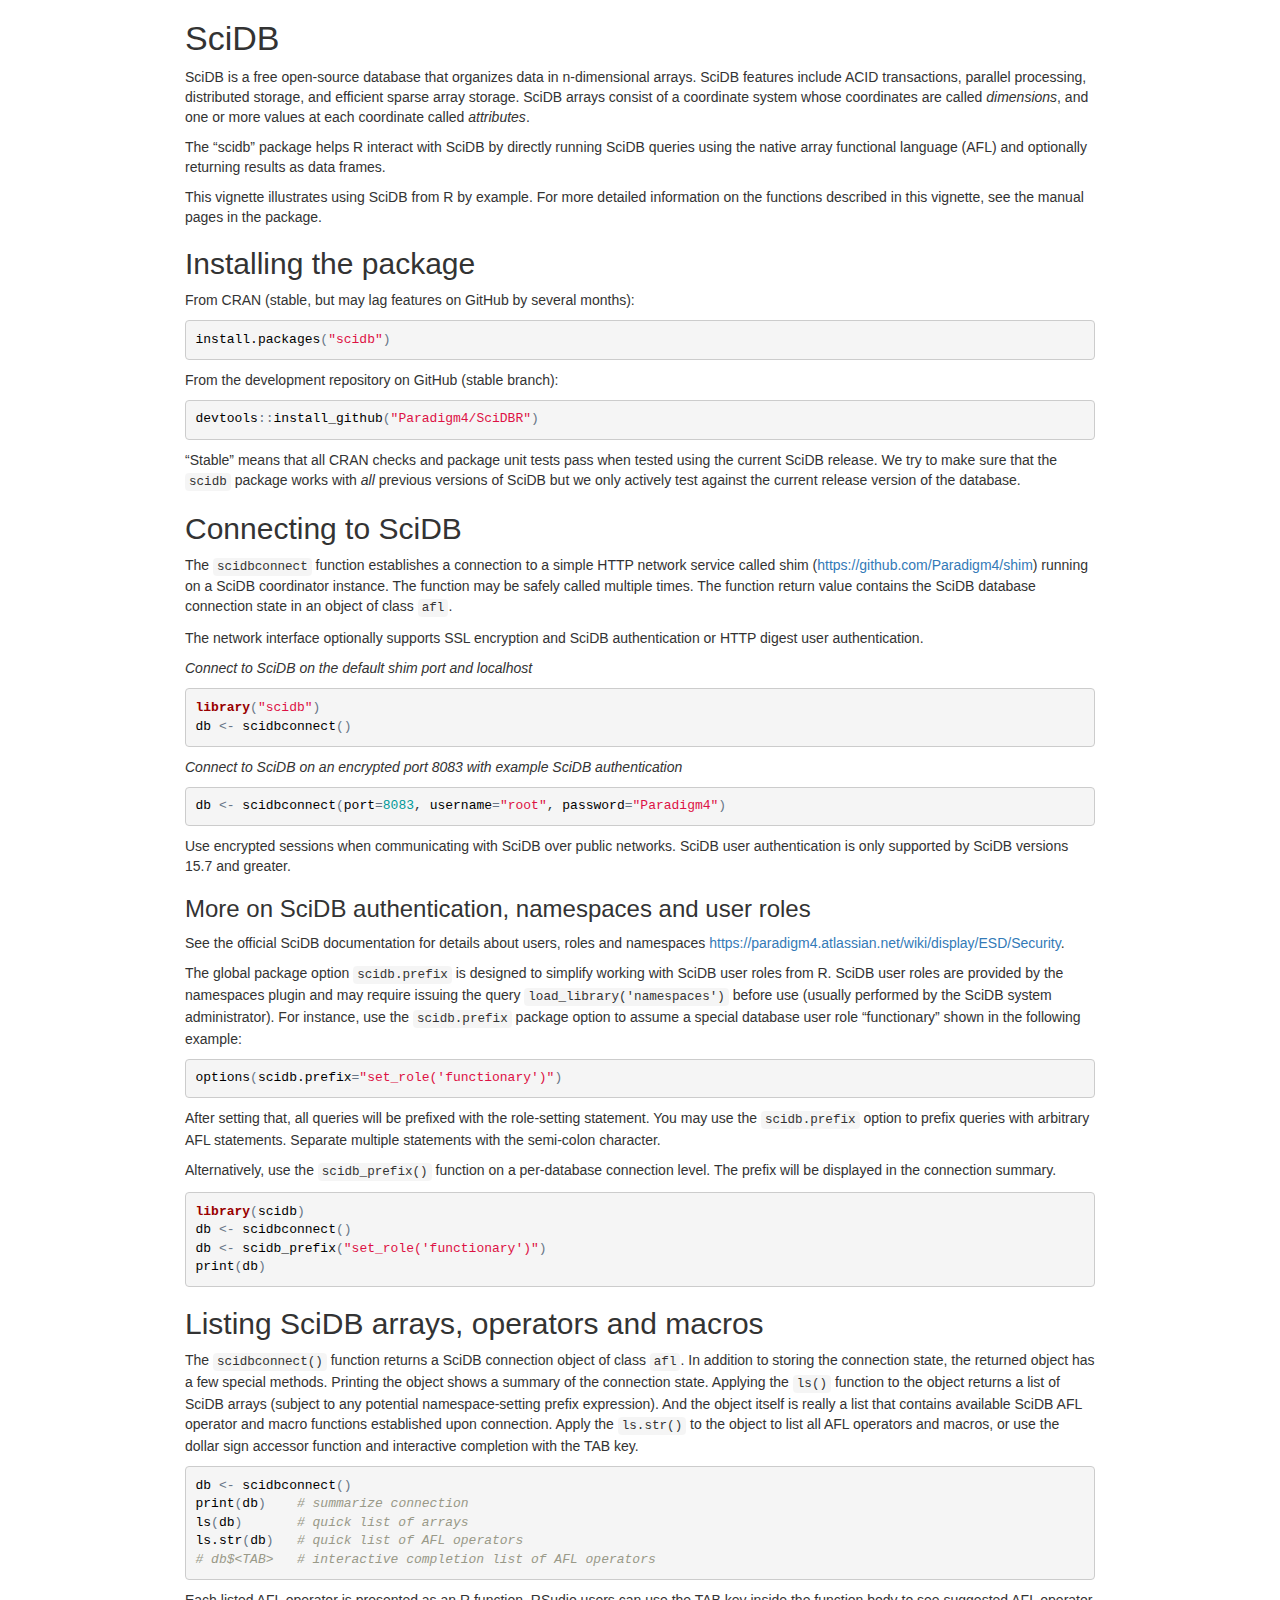
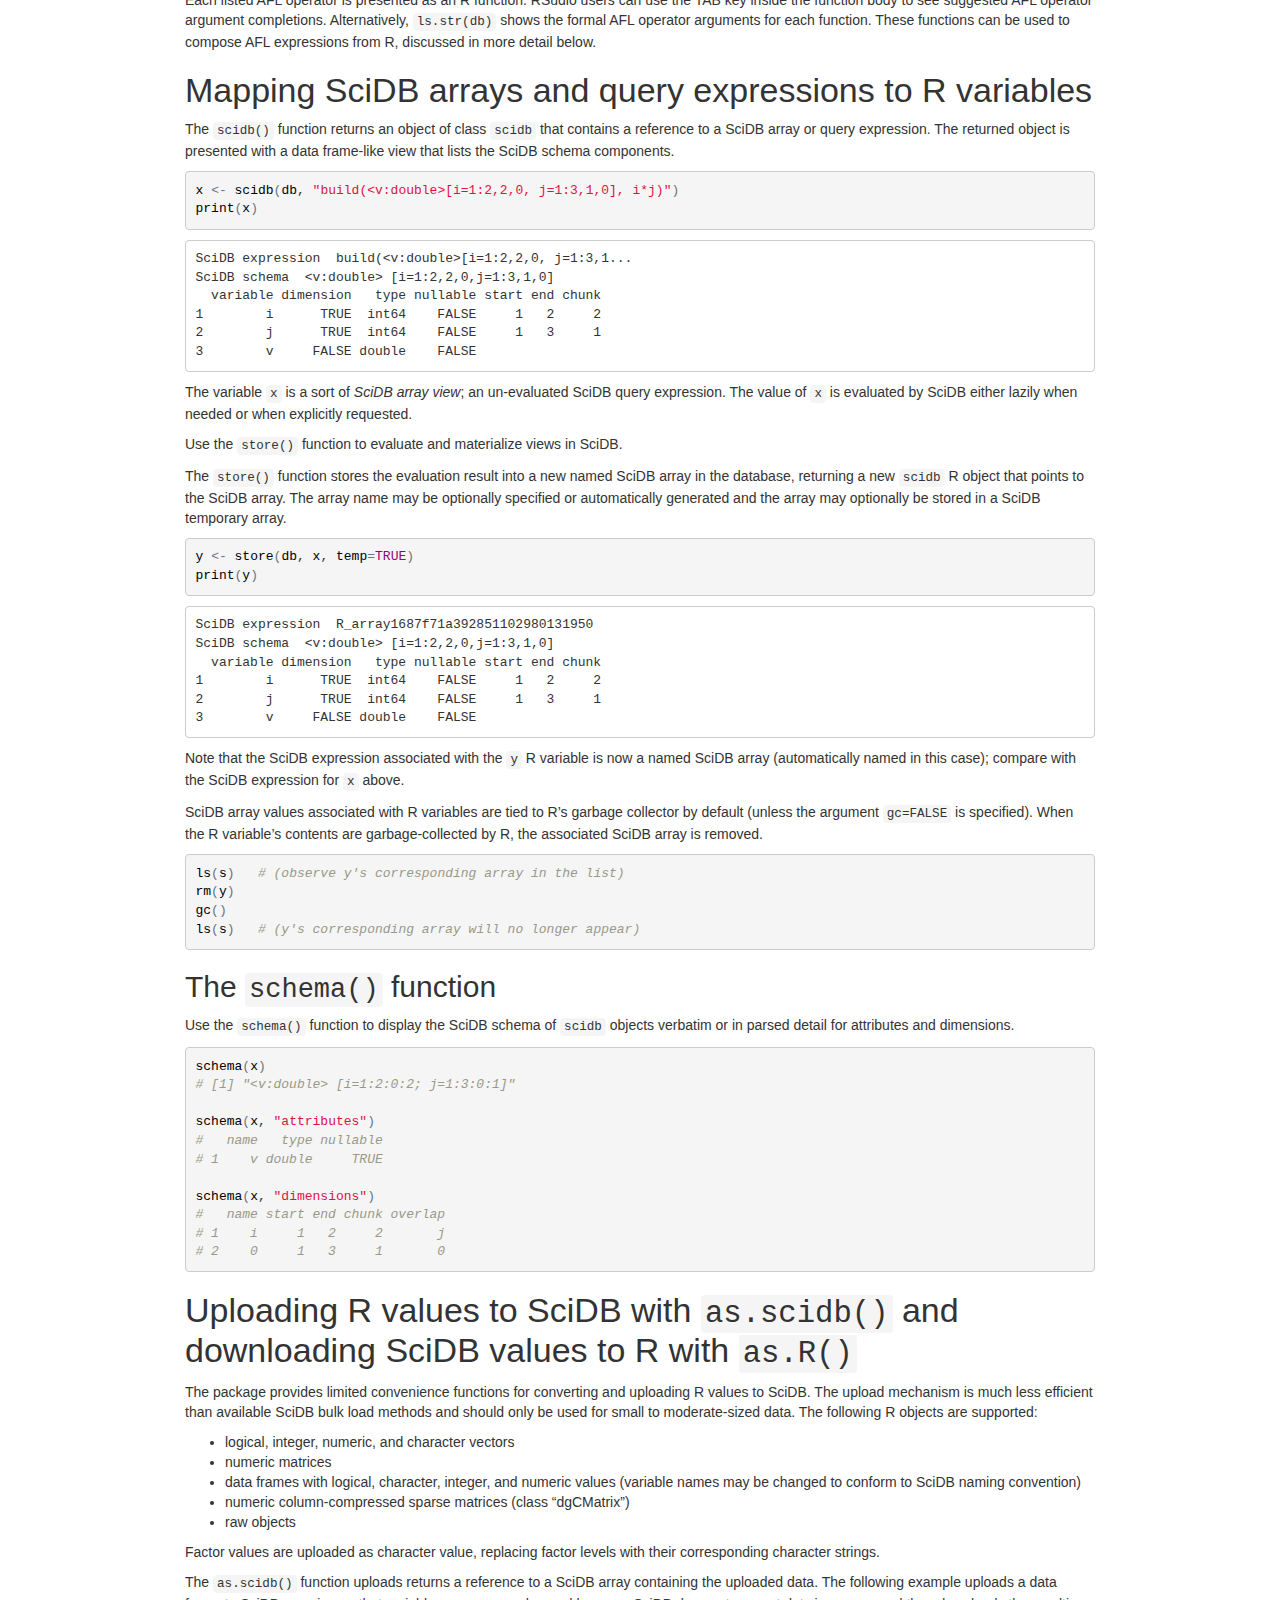
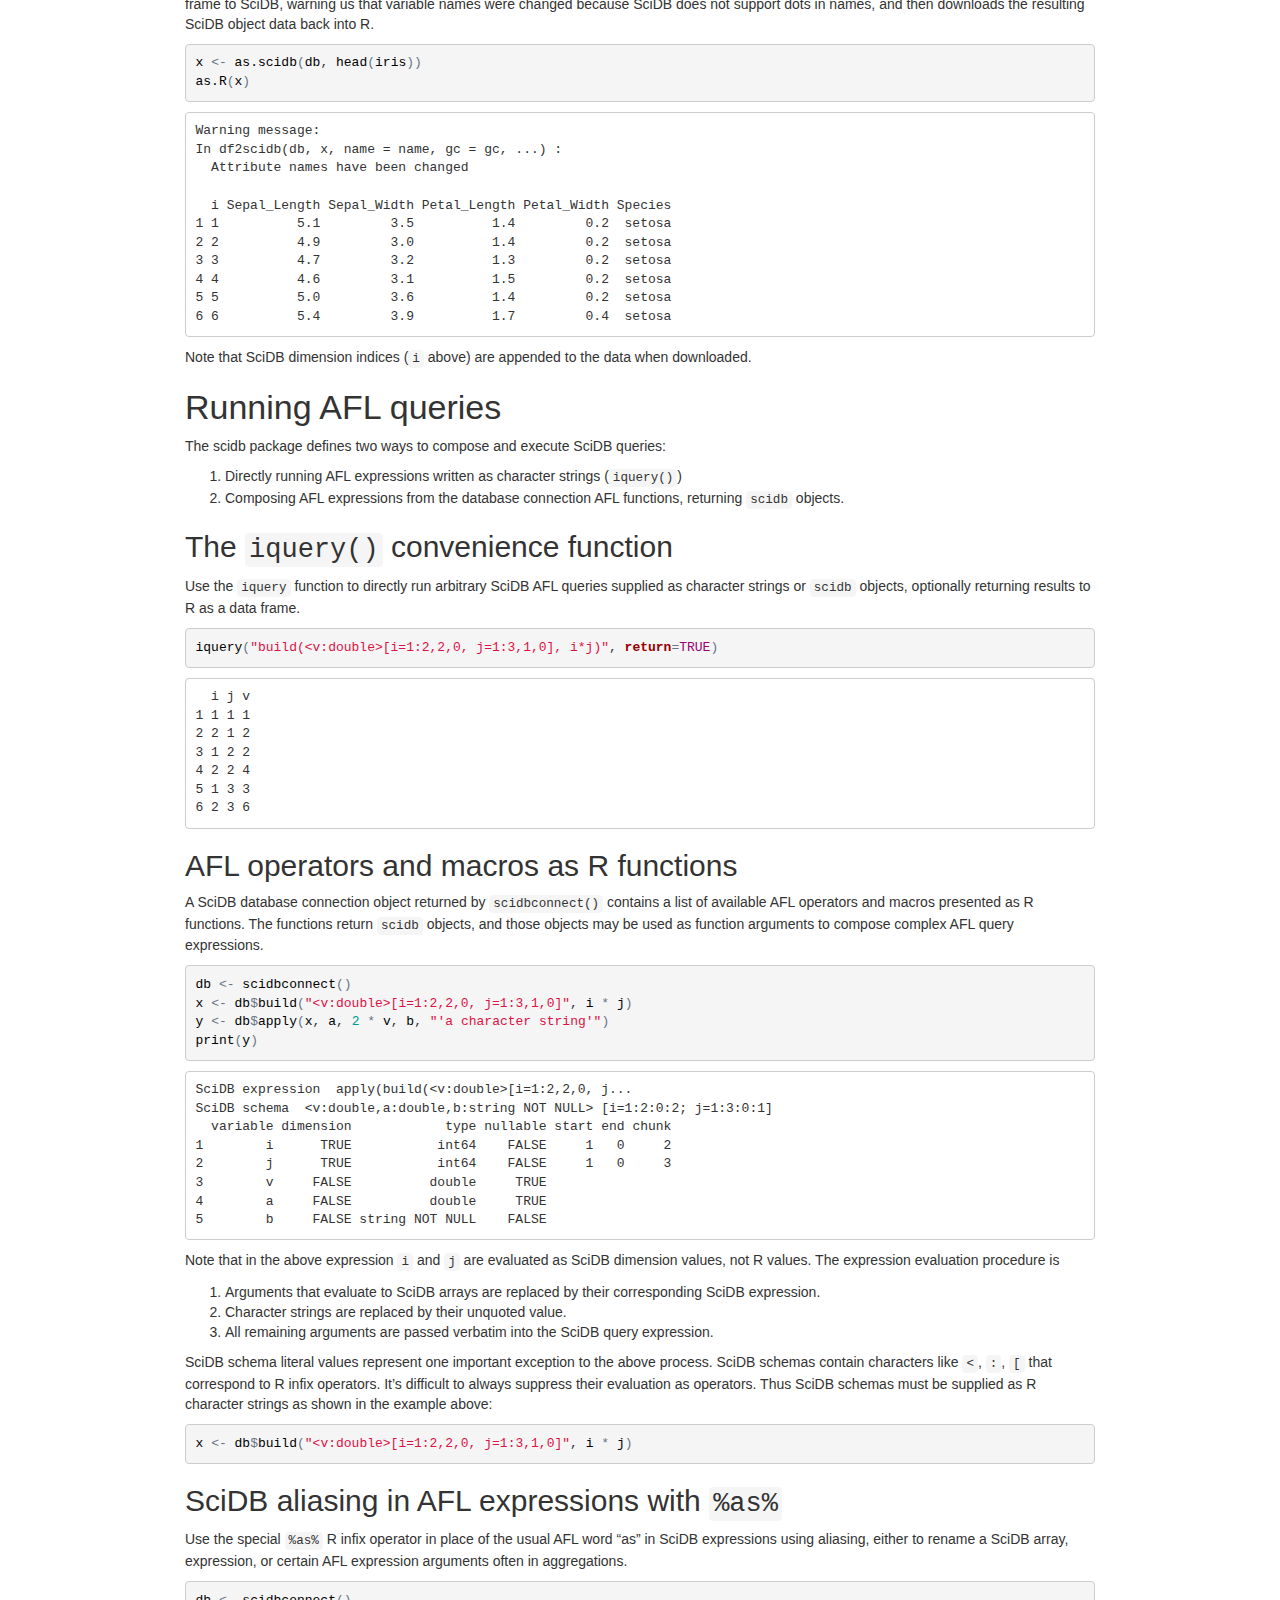
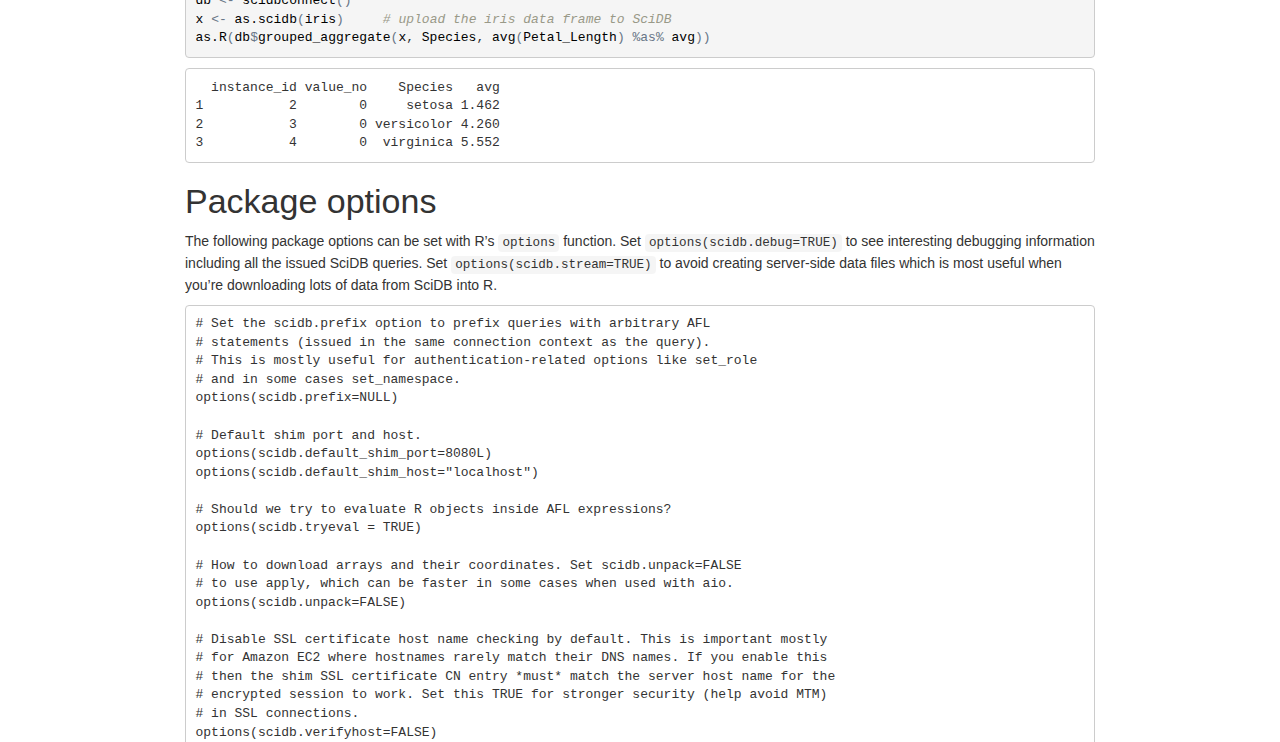
==== commit 940c7981: "updated vignette" ====
--- a/index.html
+++ b/index.html
@@ -19,11 +19,10 @@
 <script src="[data-uri]"></script>
 <script src="[data-uri]"></script>
 <script src="[data-uri]"></script>
-<script src="[data-uri]"></script>
-<link href="data:text/css;charset=utf-8,pre%20%2Eoperator%2C%0Apre%20%2Eparen%20%7B%0Acolor%3A%20rgb%28104%2C%20118%2C%20135%29%0A%7D%0Apre%20%2Eliteral%20%7B%0Acolor%3A%20%23990073%0A%7D%0Apre%20%2Enumber%20%7B%0Acolor%3A%20%23099%3B%0A%7D%0Apre%20%2Ecomment%20%7B%0Acolor%3A%20%23998%3B%0Afont%2Dstyle%3A%20italic%0A%7D%0Apre%20%2Ekeyword%20%7B%0Acolor%3A%20%23900%3B%0Afont%2Dweight%3A%20bold%0A%7D%0Apre%20%2Eidentifier%20%7B%0Acolor%3A%20rgb%280%2C%200%2C%200%29%3B%0A%7D%0Apre%20%2Estring%20%7B%0Acolor%3A%20%23d14%3B%0A%7D%0A" rel="stylesheet" />
+
+<style type="text/css">code{white-space: pre;}</style>
+<link href="data:text/css;charset=utf-8,pre%20%2Eoperator%2C%0Apre%20%2Eparen%20%7B%0Acolor%3A%20rgb%28104%2C%20118%2C%20135%29%0A%7D%0Apre%20%2Eliteral%20%7B%0Acolor%3A%20%23990073%0A%7D%0Apre%20%2Enumber%20%7B%0Acolor%3A%20%23099%3B%0A%7D%0Apre%20%2Ecomment%20%7B%0Acolor%3A%20%23998%3B%0Afont%2Dstyle%3A%20italic%0A%7D%0Apre%20%2Ekeyword%20%7B%0Acolor%3A%20%23900%3B%0Afont%2Dweight%3A%20bold%0A%7D%0Apre%20%2Eidentifier%20%7B%0Acolor%3A%20rgb%280%2C%200%2C%200%29%3B%0A%7D%0Apre%20%2Estring%20%7B%0Acolor%3A%20%23d14%3B%0A%7D%0A" rel="stylesheet" type="text/css" />
 <script src="[data-uri]"></script>
-
-<style type="text/css">code{white-space: pre;}</style>
 <style type="text/css">
   pre:not([class]) {
     background-color: white;
@@ -94,10 +93,10 @@
 </style>
 
 
-
 <div class="container-fluid main-container">
 
 <!-- tabsets -->
+<script src="[data-uri]"></script>
 <script>
 $(document).ready(function () {
   window.buildTabsets("TOC");
@@ -122,7 +121,7 @@
 <!--
 ---
 title: "An R interface to SciDB"
-date: "2016-12-14"
+date: "2016-12-24"
 author: B. W. Lewis, Copyright (C) 2016 by Paradigm4, Inc.
 output:
   html_document:
@@ -184,6 +183,11 @@
 <p>The global package option <code>scidb.prefix</code> is designed to simplify working with SciDB user roles from R. SciDB user roles are provided by the namespaces plugin and may require issuing the query <code>load_library('namespaces')</code> before use (usually performed by the SciDB system administrator). For instance, use the <code>scidb.prefix</code> package option to assume a special database user role “functionary” shown in the following example:</p>
 <pre class="r"><code>options(scidb.prefix=&quot;set_role('functionary')&quot;)</code></pre>
 <p>After setting that, all queries will be prefixed with the role-setting statement. You may use the <code>scidb.prefix</code> option to prefix queries with arbitrary AFL statements. Separate multiple statements with the semi-colon character.</p>
+<p>Alternatively, use the <code>scidb_prefix()</code> function on a per-database connection level. The prefix will be displayed in the connection summary.</p>
+<pre class="r"><code>library(scidb)
+db &lt;- scidbconnect()
+db &lt;- scidb_prefix(&quot;set_role('functionary')&quot;)
+print(db)</code></pre>
 </div>
 </div>
 <div id="listing-scidb-arrays-operators-and-macros" class="section level2">
@@ -302,27 +306,14 @@
 3        v     FALSE          double     TRUE                
 4        a     FALSE          double     TRUE                
 5        b     FALSE string NOT NULL    FALSE                </code></pre>
-<p>Explanation of argument handling in AFL functions depends on a global package option, <code>scidb.tryeval</code>. With the default option, <code>options(scidb.tryeval=TRUE)</code> arguments are processed as follows:</p>
-<ol style="list-style-type: decimal">
-<li>Each argument is evaluated by R; evaluation occurs in the usual current environment.</li>
-<li>Arguments that evaluate to SciDB arrays are replaced by their corresponding SciDB expression.</li>
-<li>Arguments that evaluate to R scalars are replaced by their scalar values</li>
-<li>Arguments that evaluate to R data frames, matrices, vectors, arrays, and some sparse matrices are uploaded to SciDB and replaced by their corresponding SciDB array name.</li>
-<li>Arguments evaluating to R character strings are replaced by their unquoted character string value.</li>
-<li>All remaining arguments are passed verbatim into the SciDB query expression.</li>
-</ol>
-<p>SciDB schema literal values represent one important exception to the above process. SciDB schemas contain characters like <code>&lt;</code>, <code>:</code>, <code>[</code> that correspond to R infix operators. It’s difficult to always suppress their evaluation as operators. Thus SciDB schemas must be supplied as R character strings as shown in the example above:</p>
-<pre class="r"><code>x &lt;- db$build(&quot;&lt;v:double&gt;[i=1:2,2,0, j=1:3,1,0]&quot;, i * j)</code></pre>
-<p>Note that in the above expression <code>i</code> and <code>j</code> are evaluated as SciDB dimension values, not R values. If, however, a variable named <code>i</code> or <code>j</code> is defined in the enclosing R environment, the default evaluation process will replace those with corresponding evaluated R values. This default evaluation approach can be very flexible but must be used with caution.</p>
-<p>An alternative argument evaluation procedure that doesn’t evaluate R objects (except for <code>scidb</code> array objects) may be enabled by setting the package option</p>
-<pre class="r"><code>options(scidb.tryeval = FALSE)</code></pre>
-<p>With this option, the evaluation procedure is</p>
+<p>Note that in the above expression <code>i</code> and <code>j</code> are evaluated as SciDB dimension values, not R values. The expression evaluation procedure is</p>
 <ol style="list-style-type: decimal">
 <li>Arguments that evaluate to SciDB arrays are replaced by their corresponding SciDB expression.</li>
 <li>Character strings are replaced by their unquoted value.</li>
 <li>All remaining arguments are passed verbatim into the SciDB query expression.</li>
 </ol>
-<p>Setting <code>options(scidb.tryeval=FALSE)</code> results in more straightforward but somewhat less flexible AFL expression handling.</p>
+<p>SciDB schema literal values represent one important exception to the above process. SciDB schemas contain characters like <code>&lt;</code>, <code>:</code>, <code>[</code> that correspond to R infix operators. It’s difficult to always suppress their evaluation as operators. Thus SciDB schemas must be supplied as R character strings as shown in the example above:</p>
+<pre class="r"><code>x &lt;- db$build(&quot;&lt;v:double&gt;[i=1:2,2,0, j=1:3,1,0]&quot;, i * j)</code></pre>
 </div>
 <div id="scidb-aliasing-in-afl-expressions-with-as" class="section level2">
 <h2>SciDB aliasing in AFL expressions with <code>%as%</code></h2>
@@ -375,13 +366,9 @@
 <script>
 
 // add bootstrap table styles to pandoc tables
-function bootstrapStylePandocTables() {
+$(document).ready(function () {
   $('tr.header').parent('thead').parent('table').addClass('table table-condensed');
-}
-$(document).ready(function () {
-  bootstrapStylePandocTables();
 });
-
 
 </script>
 
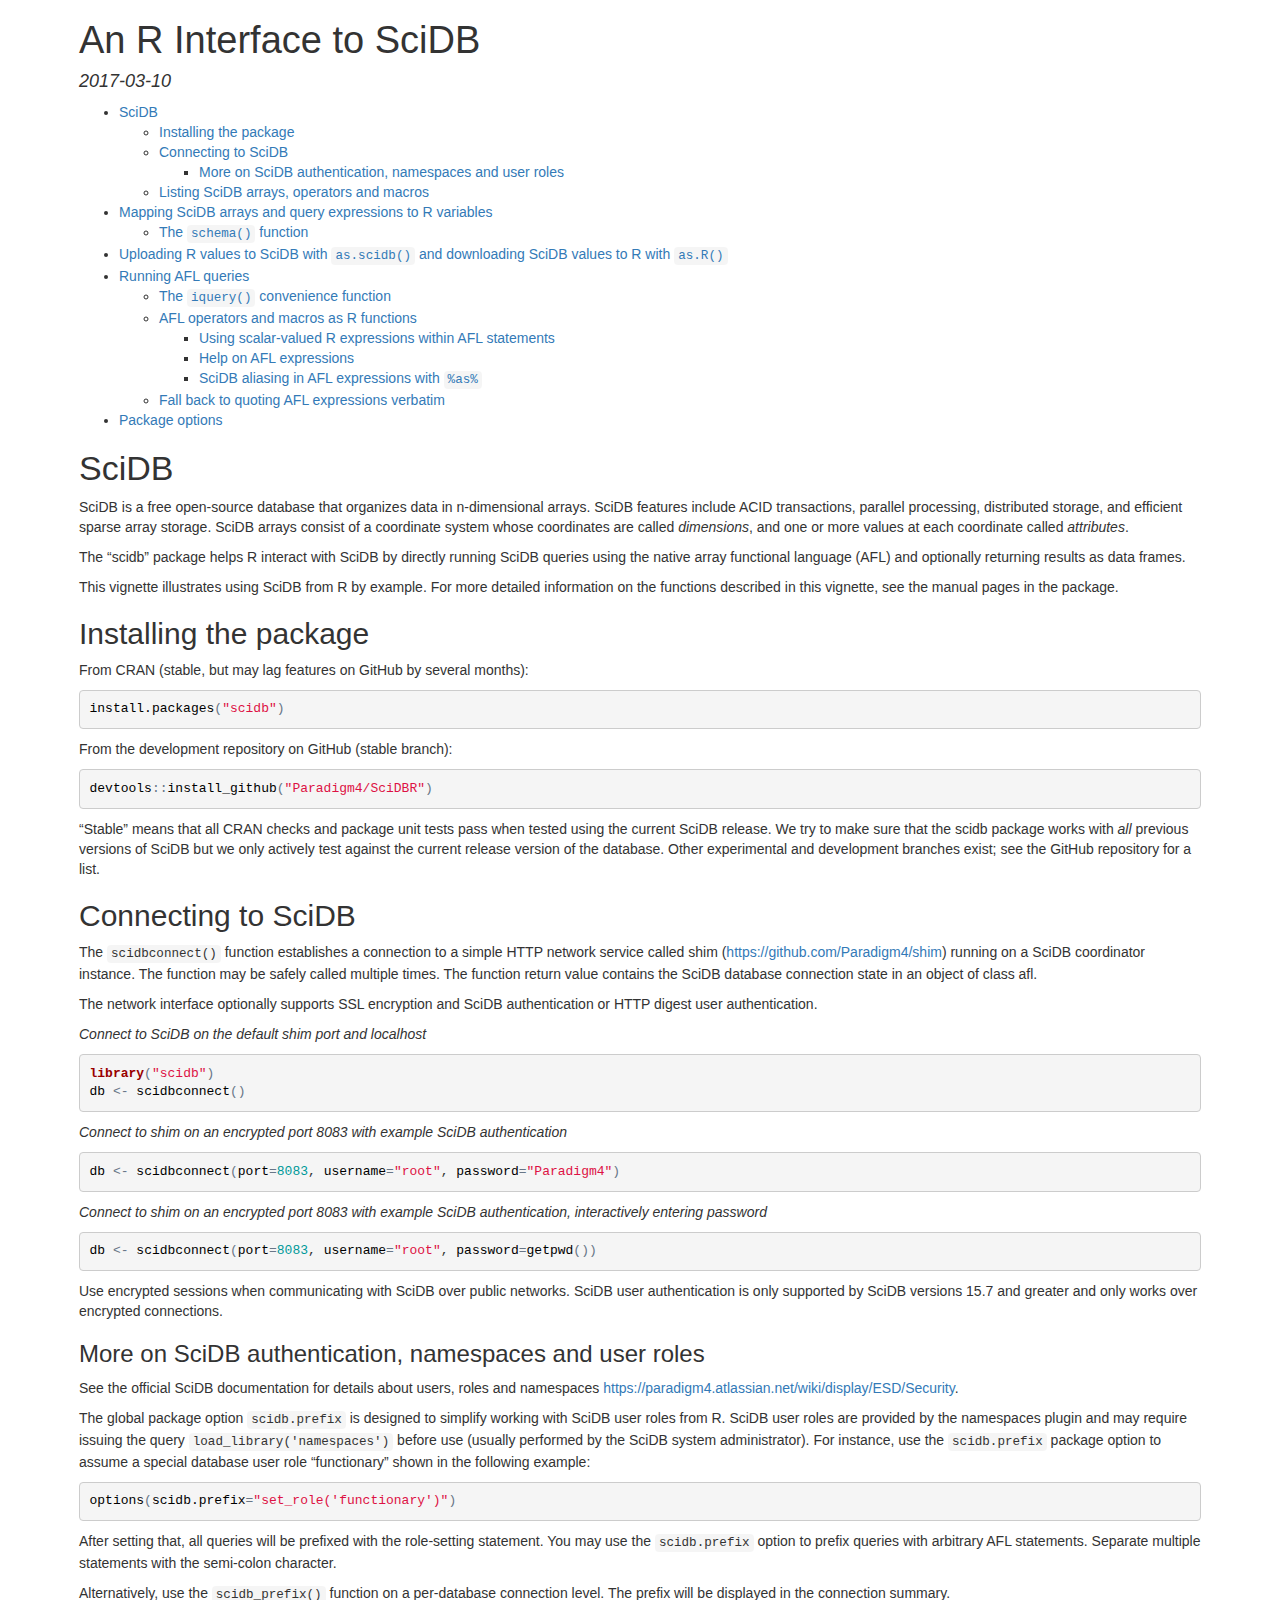
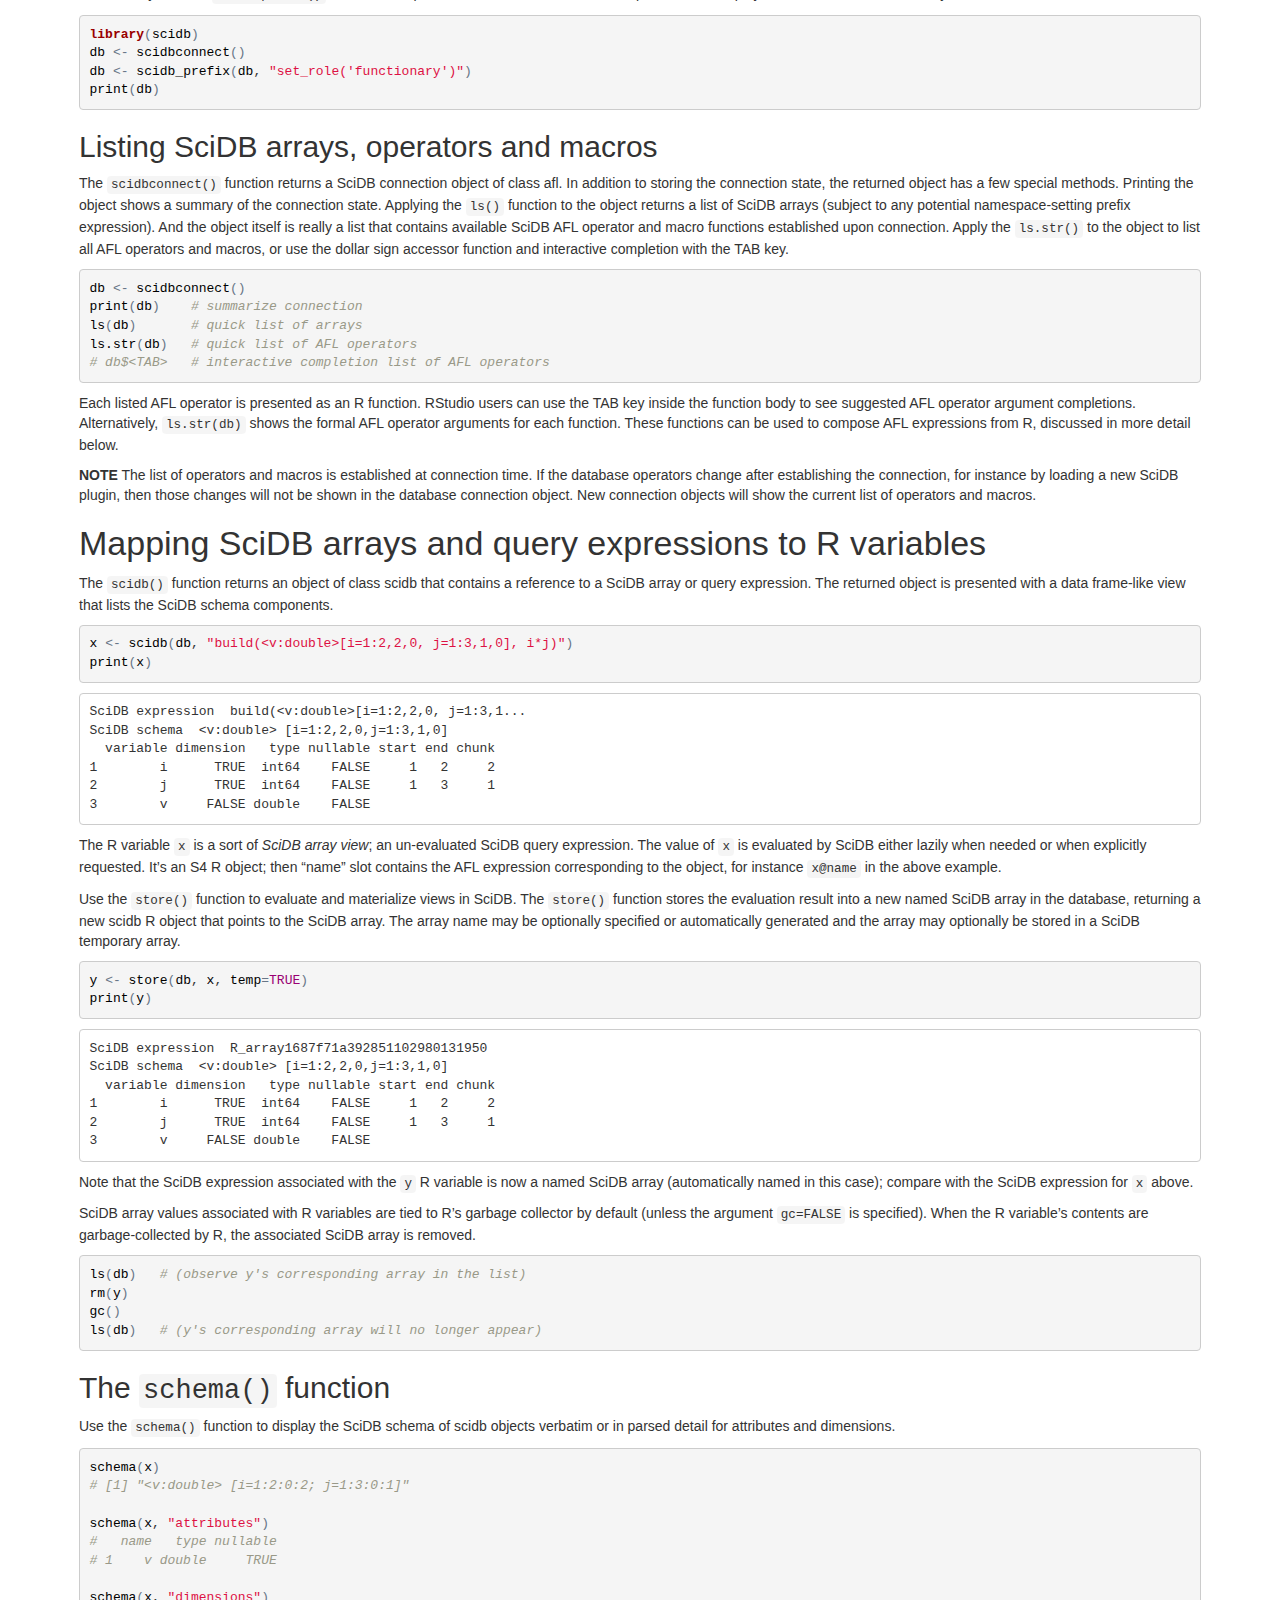
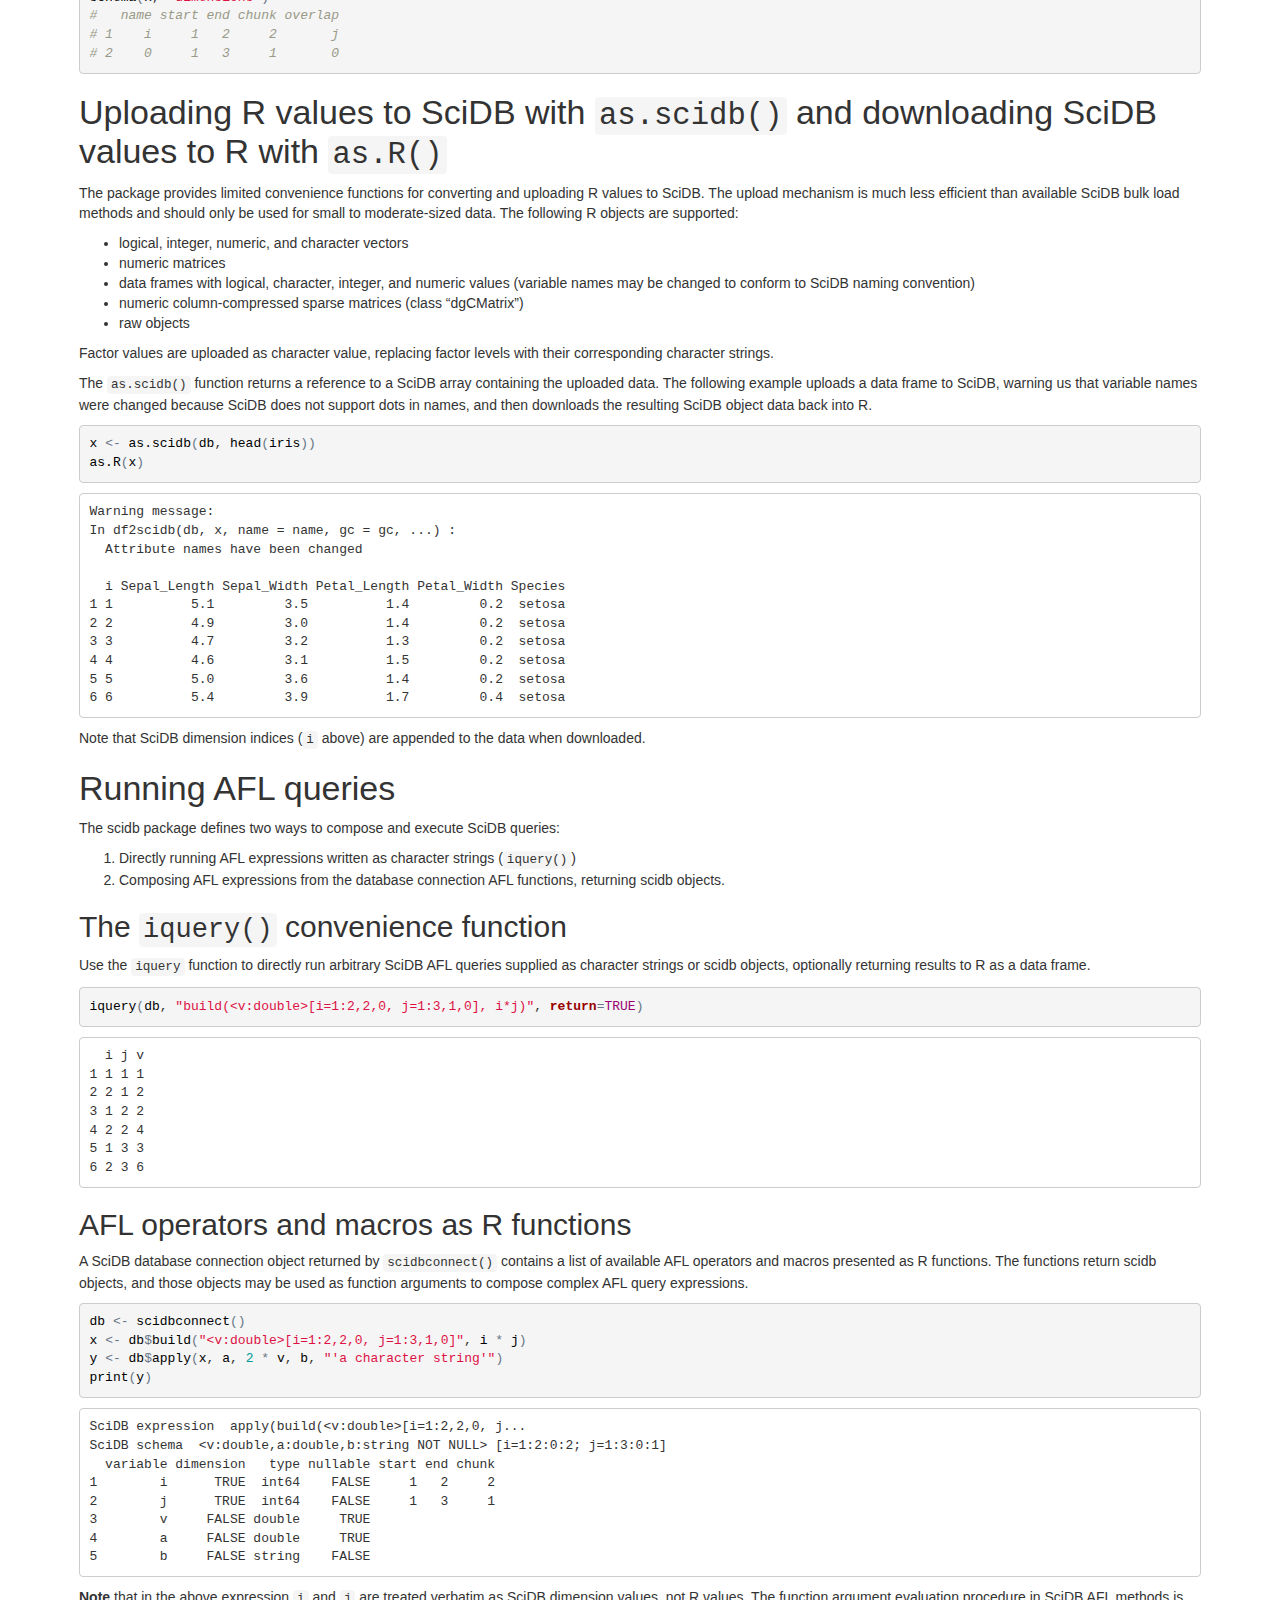
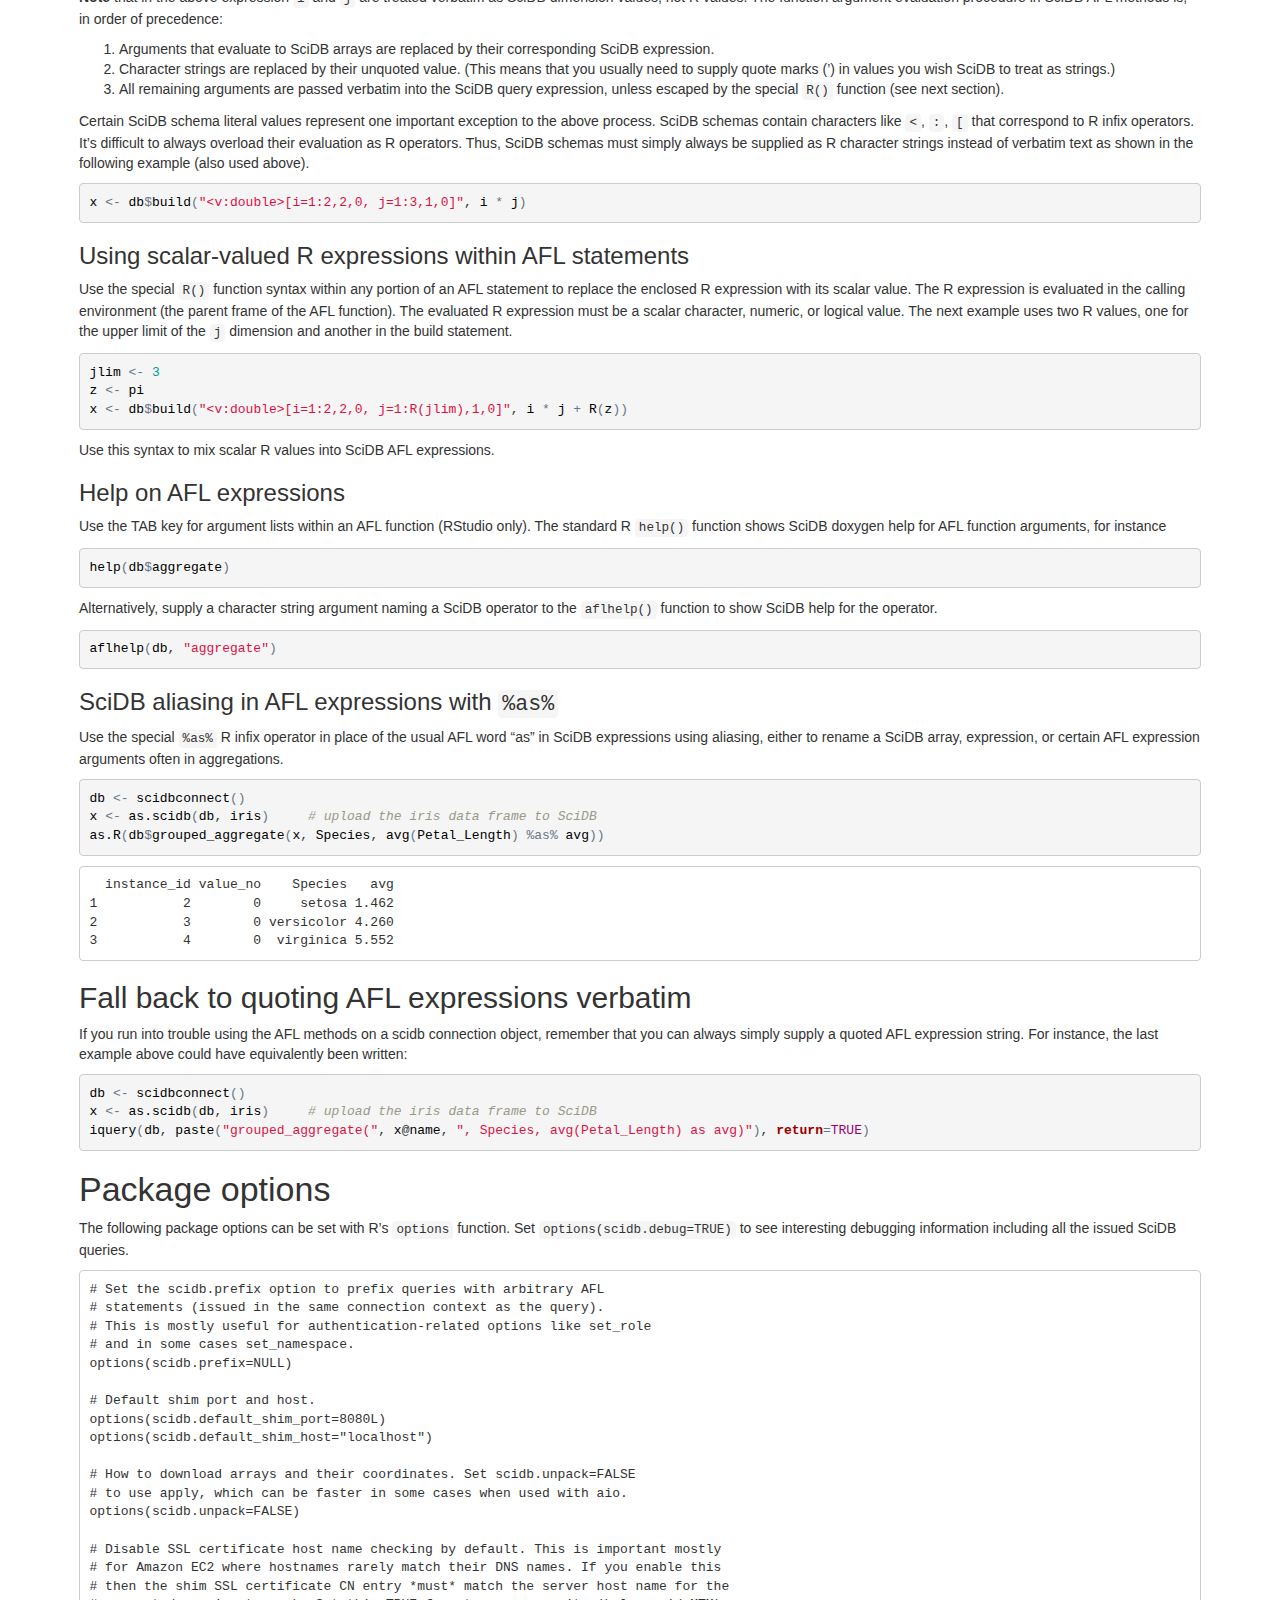
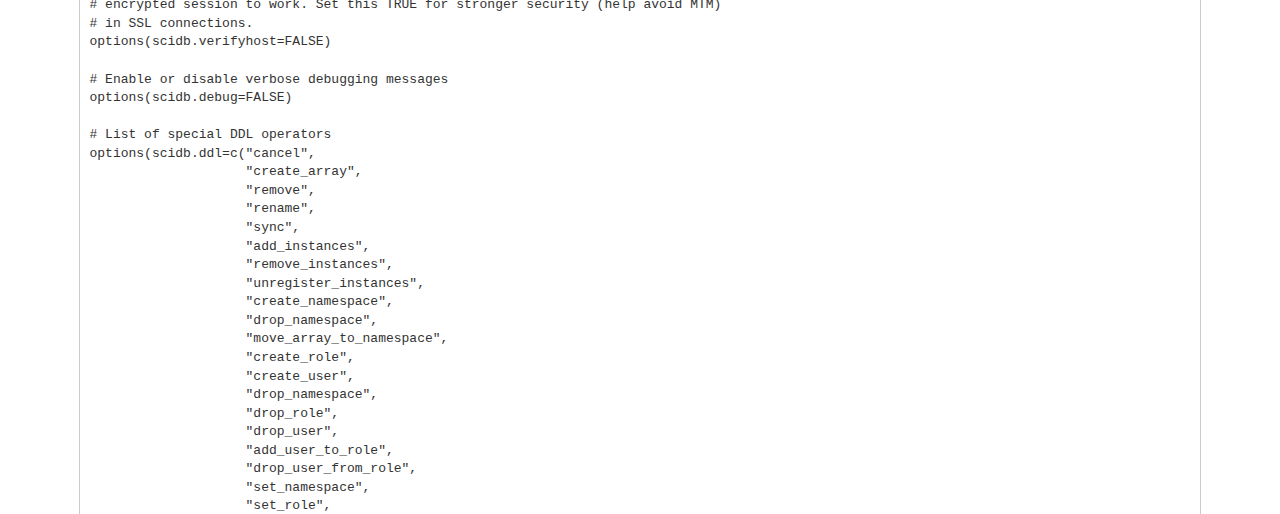
==== commit 89fbaf73: "vignette" ====
--- a/index.html
+++ b/index.html
@@ -10,8 +10,9 @@
 
 
 
-
-<title></title>
+<meta name="date" content="2017-03-10" />
+
+<title>An R Interface to SciDB</title>
 
 <script src="[data-uri]"></script>
 <meta name="viewport" content="width=device-width, initial-scale=1" />
@@ -19,10 +20,11 @@
 <script src="[data-uri]"></script>
 <script src="[data-uri]"></script>
 <script src="[data-uri]"></script>
+<script src="[data-uri]"></script>
+<link href="data:text/css;charset=utf-8,pre%20%2Eoperator%2C%0Apre%20%2Eparen%20%7B%0Acolor%3A%20rgb%28104%2C%20118%2C%20135%29%0A%7D%0Apre%20%2Eliteral%20%7B%0Acolor%3A%20%23990073%0A%7D%0Apre%20%2Enumber%20%7B%0Acolor%3A%20%23099%3B%0A%7D%0Apre%20%2Ecomment%20%7B%0Acolor%3A%20%23998%3B%0Afont%2Dstyle%3A%20italic%0A%7D%0Apre%20%2Ekeyword%20%7B%0Acolor%3A%20%23900%3B%0Afont%2Dweight%3A%20bold%0A%7D%0Apre%20%2Eidentifier%20%7B%0Acolor%3A%20rgb%280%2C%200%2C%200%29%3B%0A%7D%0Apre%20%2Estring%20%7B%0Acolor%3A%20%23d14%3B%0A%7D%0A" rel="stylesheet" />
+<script src="[data-uri]"></script>
 
 <style type="text/css">code{white-space: pre;}</style>
-<link href="data:text/css;charset=utf-8,pre%20%2Eoperator%2C%0Apre%20%2Eparen%20%7B%0Acolor%3A%20rgb%28104%2C%20118%2C%20135%29%0A%7D%0Apre%20%2Eliteral%20%7B%0Acolor%3A%20%23990073%0A%7D%0Apre%20%2Enumber%20%7B%0Acolor%3A%20%23099%3B%0A%7D%0Apre%20%2Ecomment%20%7B%0Acolor%3A%20%23998%3B%0Afont%2Dstyle%3A%20italic%0A%7D%0Apre%20%2Ekeyword%20%7B%0Acolor%3A%20%23900%3B%0Afont%2Dweight%3A%20bold%0A%7D%0Apre%20%2Eidentifier%20%7B%0Acolor%3A%20rgb%280%2C%200%2C%200%29%3B%0A%7D%0Apre%20%2Estring%20%7B%0Acolor%3A%20%23d14%3B%0A%7D%0A" rel="stylesheet" type="text/css" />
-<script src="[data-uri]"></script>
 <style type="text/css">
   pre:not([class]) {
     background-color: white;
@@ -65,6 +67,7 @@
 }
 </style>
 
+<link href="data:text/css;charset=utf-8,body%20%2Emain%2Dcontainer%20%7B%0Amax%2Dwidth%3A%2090%25%3B%0A%7D%0A" rel="stylesheet" type="text/css" />
 
 </head>
 
@@ -93,10 +96,10 @@
 </style>
 
 
+
 <div class="container-fluid main-container">
 
 <!-- tabsets -->
-<script src="[data-uri]"></script>
 <script>
 $(document).ready(function () {
   window.buildTabsets("TOC");
@@ -114,46 +117,37 @@
 
 
 
-
-</div>
-
-
-<!--
----
-title: "An R interface to SciDB"
-date: "2016-12-24"
-author: B. W. Lewis, Copyright (C) 2016 by Paradigm4, Inc.
-output:
-  html_document:
-    theme: flatly
-    highlight: tango
-    toc: true
-    toc_depth: 4
-    mathjax: null
-    css: style.css
-vignette: >
-  \VignetteIndexEntry{scidb}
-  \VignetteEngine{knitr::rmarkdown}
-  \usepackage[utf8]{inputenc}
-output:
-  pdf_document:
-    theme: flatly
-    highlight: tango
-    toc: true
-    toc_depth: 4
-    mathjax: null
-    css: style.css
-vignette: >
-  \VignetteIndexEntry{scidb}
-  \VignetteEngine{knitr::rmarkdown}
-  \usepackage[utf8]{inputenc}
----
----
--->
-<!--
-%\VignetteEngine{knitr::knitr}
-%\VignetteIndexEntry{scidb overview}
--->
+<h1 class="title toc-ignore">An R Interface to SciDB</h1>
+<h4 class="date"><em>2017-03-10</em></h4>
+
+</div>
+
+<div id="TOC">
+<ul>
+<li><a href="#scidb">SciDB</a><ul>
+<li><a href="#installing-the-package">Installing the package</a></li>
+<li><a href="#connecting-to-scidb">Connecting to SciDB</a><ul>
+<li><a href="#more-on-scidb-authentication-namespaces-and-user-roles">More on SciDB authentication, namespaces and user roles</a></li>
+</ul></li>
+<li><a href="#listing-scidb-arrays-operators-and-macros">Listing SciDB arrays, operators and macros</a></li>
+</ul></li>
+<li><a href="#mapping-scidb-arrays-and-query-expressions-to-r-variables">Mapping SciDB arrays and query expressions to R variables</a><ul>
+<li><a href="#the-schema-function">The <code>schema()</code> function</a></li>
+</ul></li>
+<li><a href="#uploading-r-values-to-scidb-with-as.scidb-and-downloading-scidb-values-to-r-with-as.r">Uploading R values to SciDB with <code>as.scidb()</code> and downloading SciDB values to R with <code>as.R()</code></a></li>
+<li><a href="#running-afl-queries">Running AFL queries</a><ul>
+<li><a href="#the-iquery-convenience-function">The <code>iquery()</code> convenience function</a></li>
+<li><a href="#afl-operators-and-macros-as-r-functions">AFL operators and macros as R functions</a><ul>
+<li><a href="#using-scalar-valued-r-expressions-within-afl-statements">Using scalar-valued R expressions within AFL statements</a></li>
+<li><a href="#help-on-afl-expressions">Help on AFL expressions</a></li>
+<li><a href="#scidb-aliasing-in-afl-expressions-with-as">SciDB aliasing in AFL expressions with <code>%as%</code></a></li>
+</ul></li>
+<li><a href="#fall-back-to-quoting-afl-expressions-verbatim">Fall back to quoting AFL expressions verbatim</a></li>
+</ul></li>
+<li><a href="#package-options">Package options</a></li>
+</ul>
+</div>
+
 <div id="scidb" class="section level1">
 <h1>SciDB</h1>
 <p>SciDB is a free open-source database that organizes data in n-dimensional arrays. SciDB features include ACID transactions, parallel processing, distributed storage, and efficient sparse array storage. SciDB arrays consist of a coordinate system whose coordinates are called <em>dimensions</em>, and one or more values at each coordinate called <em>attributes</em>.</p>
@@ -165,18 +159,20 @@
 <pre class="r"><code>install.packages(&quot;scidb&quot;)</code></pre>
 <p>From the development repository on GitHub (stable branch):</p>
 <pre class="r"><code>devtools::install_github(&quot;Paradigm4/SciDBR&quot;)</code></pre>
-<p>“Stable” means that all CRAN checks and package unit tests pass when tested using the current SciDB release. We try to make sure that the <code>scidb</code> package works with <em>all</em> previous versions of SciDB but we only actively test against the current release version of the database.</p>
+<p>“Stable” means that all CRAN checks and package unit tests pass when tested using the current SciDB release. We try to make sure that the scidb package works with <em>all</em> previous versions of SciDB but we only actively test against the current release version of the database. Other experimental and development branches exist; see the GitHub repository for a list.</p>
 </div>
 <div id="connecting-to-scidb" class="section level2">
 <h2>Connecting to SciDB</h2>
-<p>The <code>scidbconnect</code> function establishes a connection to a simple HTTP network service called shim (<a href="https://github.com/Paradigm4/shim" class="uri">https://github.com/Paradigm4/shim</a>) running on a SciDB coordinator instance. The function may be safely called multiple times. The function return value contains the SciDB database connection state in an object of class <code>afl</code>.</p>
+<p>The <code>scidbconnect()</code> function establishes a connection to a simple HTTP network service called shim (<a href="https://github.com/Paradigm4/shim" class="uri">https://github.com/Paradigm4/shim</a>) running on a SciDB coordinator instance. The function may be safely called multiple times. The function return value contains the SciDB database connection state in an object of class afl.</p>
 <p>The network interface optionally supports SSL encryption and SciDB authentication or HTTP digest user authentication.</p>
 <p><em>Connect to SciDB on the default shim port and localhost</em></p>
 <pre class="r"><code>library(&quot;scidb&quot;)
 db &lt;- scidbconnect()</code></pre>
-<p><em>Connect to SciDB on an encrypted port 8083 with example SciDB authentication</em></p>
+<p><em>Connect to shim on an encrypted port 8083 with example SciDB authentication</em></p>
 <pre class="r"><code>db &lt;- scidbconnect(port=8083, username=&quot;root&quot;, password=&quot;Paradigm4&quot;)</code></pre>
-<p>Use encrypted sessions when communicating with SciDB over public networks. SciDB user authentication is only supported by SciDB versions 15.7 and greater.</p>
+<p><em>Connect to shim on an encrypted port 8083 with example SciDB authentication, interactively entering password</em></p>
+<pre class="r"><code>db &lt;- scidbconnect(port=8083, username=&quot;root&quot;, password=getpwd())</code></pre>
+<p>Use encrypted sessions when communicating with SciDB over public networks. SciDB user authentication is only supported by SciDB versions 15.7 and greater and only works over encrypted connections.</p>
 <div id="more-on-scidb-authentication-namespaces-and-user-roles" class="section level3">
 <h3>More on SciDB authentication, namespaces and user roles</h3>
 <p>See the official SciDB documentation for details about users, roles and namespaces <a href="https://paradigm4.atlassian.net/wiki/display/ESD/Security" class="uri">https://paradigm4.atlassian.net/wiki/display/ESD/Security</a>.</p>
@@ -186,24 +182,25 @@
 <p>Alternatively, use the <code>scidb_prefix()</code> function on a per-database connection level. The prefix will be displayed in the connection summary.</p>
 <pre class="r"><code>library(scidb)
 db &lt;- scidbconnect()
-db &lt;- scidb_prefix(&quot;set_role('functionary')&quot;)
+db &lt;- scidb_prefix(db, &quot;set_role('functionary')&quot;)
 print(db)</code></pre>
 </div>
 </div>
 <div id="listing-scidb-arrays-operators-and-macros" class="section level2">
 <h2>Listing SciDB arrays, operators and macros</h2>
-<p>The <code>scidbconnect()</code> function returns a SciDB connection object of class <code>afl</code>. In addition to storing the connection state, the returned object has a few special methods. Printing the object shows a summary of the connection state. Applying the <code>ls()</code> function to the object returns a list of SciDB arrays (subject to any potential namespace-setting prefix expression). And the object itself is really a list that contains available SciDB AFL operator and macro functions established upon connection. Apply the <code>ls.str()</code> to the object to list all AFL operators and macros, or use the dollar sign accessor function and interactive completion with the TAB key.</p>
+<p>The <code>scidbconnect()</code> function returns a SciDB connection object of class afl. In addition to storing the connection state, the returned object has a few special methods. Printing the object shows a summary of the connection state. Applying the <code>ls()</code> function to the object returns a list of SciDB arrays (subject to any potential namespace-setting prefix expression). And the object itself is really a list that contains available SciDB AFL operator and macro functions established upon connection. Apply the <code>ls.str()</code> to the object to list all AFL operators and macros, or use the dollar sign accessor function and interactive completion with the TAB key.</p>
 <pre class="r"><code>db &lt;- scidbconnect()
 print(db)    # summarize connection
 ls(db)       # quick list of arrays
 ls.str(db)   # quick list of AFL operators
 # db$&lt;TAB&gt;   # interactive completion list of AFL operators</code></pre>
-<p>Each listed AFL operator is presented as an R function. RSudio users can use the TAB key inside the function body to see suggested AFL operator argument completions. Alternatively, <code>ls.str(db)</code> shows the formal AFL operator arguments for each function. These functions can be used to compose AFL expressions from R, discussed in more detail below.</p>
+<p>Each listed AFL operator is presented as an R function. RStudio users can use the TAB key inside the function body to see suggested AFL operator argument completions. Alternatively, <code>ls.str(db)</code> shows the formal AFL operator arguments for each function. These functions can be used to compose AFL expressions from R, discussed in more detail below.</p>
+<p><strong>NOTE</strong> The list of operators and macros is established at connection time. If the database operators change after establishing the connection, for instance by loading a new SciDB plugin, then those changes will not be shown in the database connection object. New connection objects will show the current list of operators and macros.</p>
 </div>
 </div>
 <div id="mapping-scidb-arrays-and-query-expressions-to-r-variables" class="section level1">
 <h1>Mapping SciDB arrays and query expressions to R variables</h1>
-<p>The <code>scidb()</code> function returns an object of class <code>scidb</code> that contains a reference to a SciDB array or query expression. The returned object is presented with a data frame-like view that lists the SciDB schema components.</p>
+<p>The <code>scidb()</code> function returns an object of class scidb that contains a reference to a SciDB array or query expression. The returned object is presented with a data frame-like view that lists the SciDB schema components.</p>
 <pre class="r"><code>x &lt;- scidb(db, &quot;build(&lt;v:double&gt;[i=1:2,2,0, j=1:3,1,0], i*j)&quot;)
 print(x)</code></pre>
 <pre><code>SciDB expression  build(&lt;v:double&gt;[i=1:2,2,0, j=1:3,1...
@@ -212,9 +209,8 @@
 1        i      TRUE  int64    FALSE     1   2     2
 2        j      TRUE  int64    FALSE     1   3     1
 3        v     FALSE double    FALSE                </code></pre>
-<p>The variable <code>x</code> is a sort of <em>SciDB array view</em>; an un-evaluated SciDB query expression. The value of <code>x</code> is evaluated by SciDB either lazily when needed or when explicitly requested.</p>
-<p>Use the <code>store()</code> function to evaluate and materialize views in SciDB.</p>
-<p>The <code>store()</code> function stores the evaluation result into a new named SciDB array in the database, returning a new <code>scidb</code> R object that points to the SciDB array. The array name may be optionally specified or automatically generated and the array may optionally be stored in a SciDB temporary array.</p>
+<p>The R variable <code>x</code> is a sort of <em>SciDB array view</em>; an un-evaluated SciDB query expression. The value of <code>x</code> is evaluated by SciDB either lazily when needed or when explicitly requested. It’s an S4 R object; then “name” slot contains the AFL expression corresponding to the object, for instance <code>x@name</code> in the above example.</p>
+<p>Use the <code>store()</code> function to evaluate and materialize views in SciDB. The <code>store()</code> function stores the evaluation result into a new named SciDB array in the database, returning a new scidb R object that points to the SciDB array. The array name may be optionally specified or automatically generated and the array may optionally be stored in a SciDB temporary array.</p>
 <pre class="r"><code>y &lt;- store(db, x, temp=TRUE)
 print(y)</code></pre>
 <pre><code>SciDB expression  R_array1687f71a392851102980131950
@@ -225,13 +221,13 @@
 3        v     FALSE double    FALSE                </code></pre>
 <p>Note that the SciDB expression associated with the <code>y</code> R variable is now a named SciDB array (automatically named in this case); compare with the SciDB expression for <code>x</code> above.</p>
 <p>SciDB array values associated with R variables are tied to R’s garbage collector by default (unless the argument <code>gc=FALSE</code> is specified). When the R variable’s contents are garbage-collected by R, the associated SciDB array is removed.</p>
-<pre class="r"><code>ls(s)   # (observe y's corresponding array in the list)
+<pre class="r"><code>ls(db)   # (observe y's corresponding array in the list)
 rm(y)
 gc()
-ls(s)   # (y's corresponding array will no longer appear)</code></pre>
+ls(db)   # (y's corresponding array will no longer appear)</code></pre>
 <div id="the-schema-function" class="section level2">
 <h2>The <code>schema()</code> function</h2>
-<p>Use the <code>schema()</code> function to display the SciDB schema of <code>scidb</code> objects verbatim or in parsed detail for attributes and dimensions.</p>
+<p>Use the <code>schema()</code> function to display the SciDB schema of scidb objects verbatim or in parsed detail for attributes and dimensions.</p>
 <pre class="r"><code>schema(x)
 # [1] &quot;&lt;v:double&gt; [i=1:2:0:2; j=1:3:0:1]&quot;
 
@@ -256,7 +252,7 @@
 <li>raw objects</li>
 </ul>
 <p>Factor values are uploaded as character value, replacing factor levels with their corresponding character strings.</p>
-<p>The <code>as.scidb()</code> function uploads returns a reference to a SciDB array containing the uploaded data. The following example uploads a data frame to SciDB, warning us that variable names were changed because SciDB does not support dots in names, and then downloads the resulting SciDB object data back into R.</p>
+<p>The <code>as.scidb()</code> function returns a reference to a SciDB array containing the uploaded data. The following example uploads a data frame to SciDB, warning us that variable names were changed because SciDB does not support dots in names, and then downloads the resulting SciDB object data back into R.</p>
 <pre class="r"><code>x &lt;- as.scidb(db, head(iris))
 as.R(x)</code></pre>
 <pre><code>Warning message:
@@ -277,12 +273,12 @@
 <p>The scidb package defines two ways to compose and execute SciDB queries:</p>
 <ol style="list-style-type: decimal">
 <li>Directly running AFL expressions written as character strings (<code>iquery()</code>)</li>
-<li>Composing AFL expressions from the database connection AFL functions, returning <code>scidb</code> objects.</li>
+<li>Composing AFL expressions from the database connection AFL functions, returning scidb objects.</li>
 </ol>
 <div id="the-iquery-convenience-function" class="section level2">
 <h2>The <code>iquery()</code> convenience function</h2>
-<p>Use the <code>iquery</code> function to directly run arbitrary SciDB AFL queries supplied as character strings or <code>scidb</code> objects, optionally returning results to R as a data frame.</p>
-<pre class="r"><code>iquery(&quot;build(&lt;v:double&gt;[i=1:2,2,0, j=1:3,1,0], i*j)&quot;, return=TRUE)</code></pre>
+<p>Use the <code>iquery</code> function to directly run arbitrary SciDB AFL queries supplied as character strings or scidb objects, optionally returning results to R as a data frame.</p>
+<pre class="r"><code>iquery(db, &quot;build(&lt;v:double&gt;[i=1:2,2,0, j=1:3,1,0], i*j)&quot;, return=TRUE)</code></pre>
 <pre><code>  i j v
 1 1 1 1
 2 2 1 2
@@ -293,33 +289,47 @@
 </div>
 <div id="afl-operators-and-macros-as-r-functions" class="section level2">
 <h2>AFL operators and macros as R functions</h2>
-<p>A SciDB database connection object returned by <code>scidbconnect()</code> contains a list of available AFL operators and macros presented as R functions. The functions return <code>scidb</code> objects, and those objects may be used as function arguments to compose complex AFL query expressions.</p>
+<p>A SciDB database connection object returned by <code>scidbconnect()</code> contains a list of available AFL operators and macros presented as R functions. The functions return scidb objects, and those objects may be used as function arguments to compose complex AFL query expressions.</p>
 <pre class="r"><code>db &lt;- scidbconnect()
 x &lt;- db$build(&quot;&lt;v:double&gt;[i=1:2,2,0, j=1:3,1,0]&quot;, i * j)
 y &lt;- db$apply(x, a, 2 * v, b, &quot;'a character string'&quot;)
 print(y)</code></pre>
 <pre><code>SciDB expression  apply(build(&lt;v:double&gt;[i=1:2,2,0, j...
 SciDB schema  &lt;v:double,a:double,b:string NOT NULL&gt; [i=1:2:0:2; j=1:3:0:1] 
-  variable dimension            type nullable start end chunk
-1        i      TRUE           int64    FALSE     1   0     2
-2        j      TRUE           int64    FALSE     1   0     3
-3        v     FALSE          double     TRUE                
-4        a     FALSE          double     TRUE                
-5        b     FALSE string NOT NULL    FALSE                </code></pre>
-<p>Note that in the above expression <code>i</code> and <code>j</code> are evaluated as SciDB dimension values, not R values. The expression evaluation procedure is